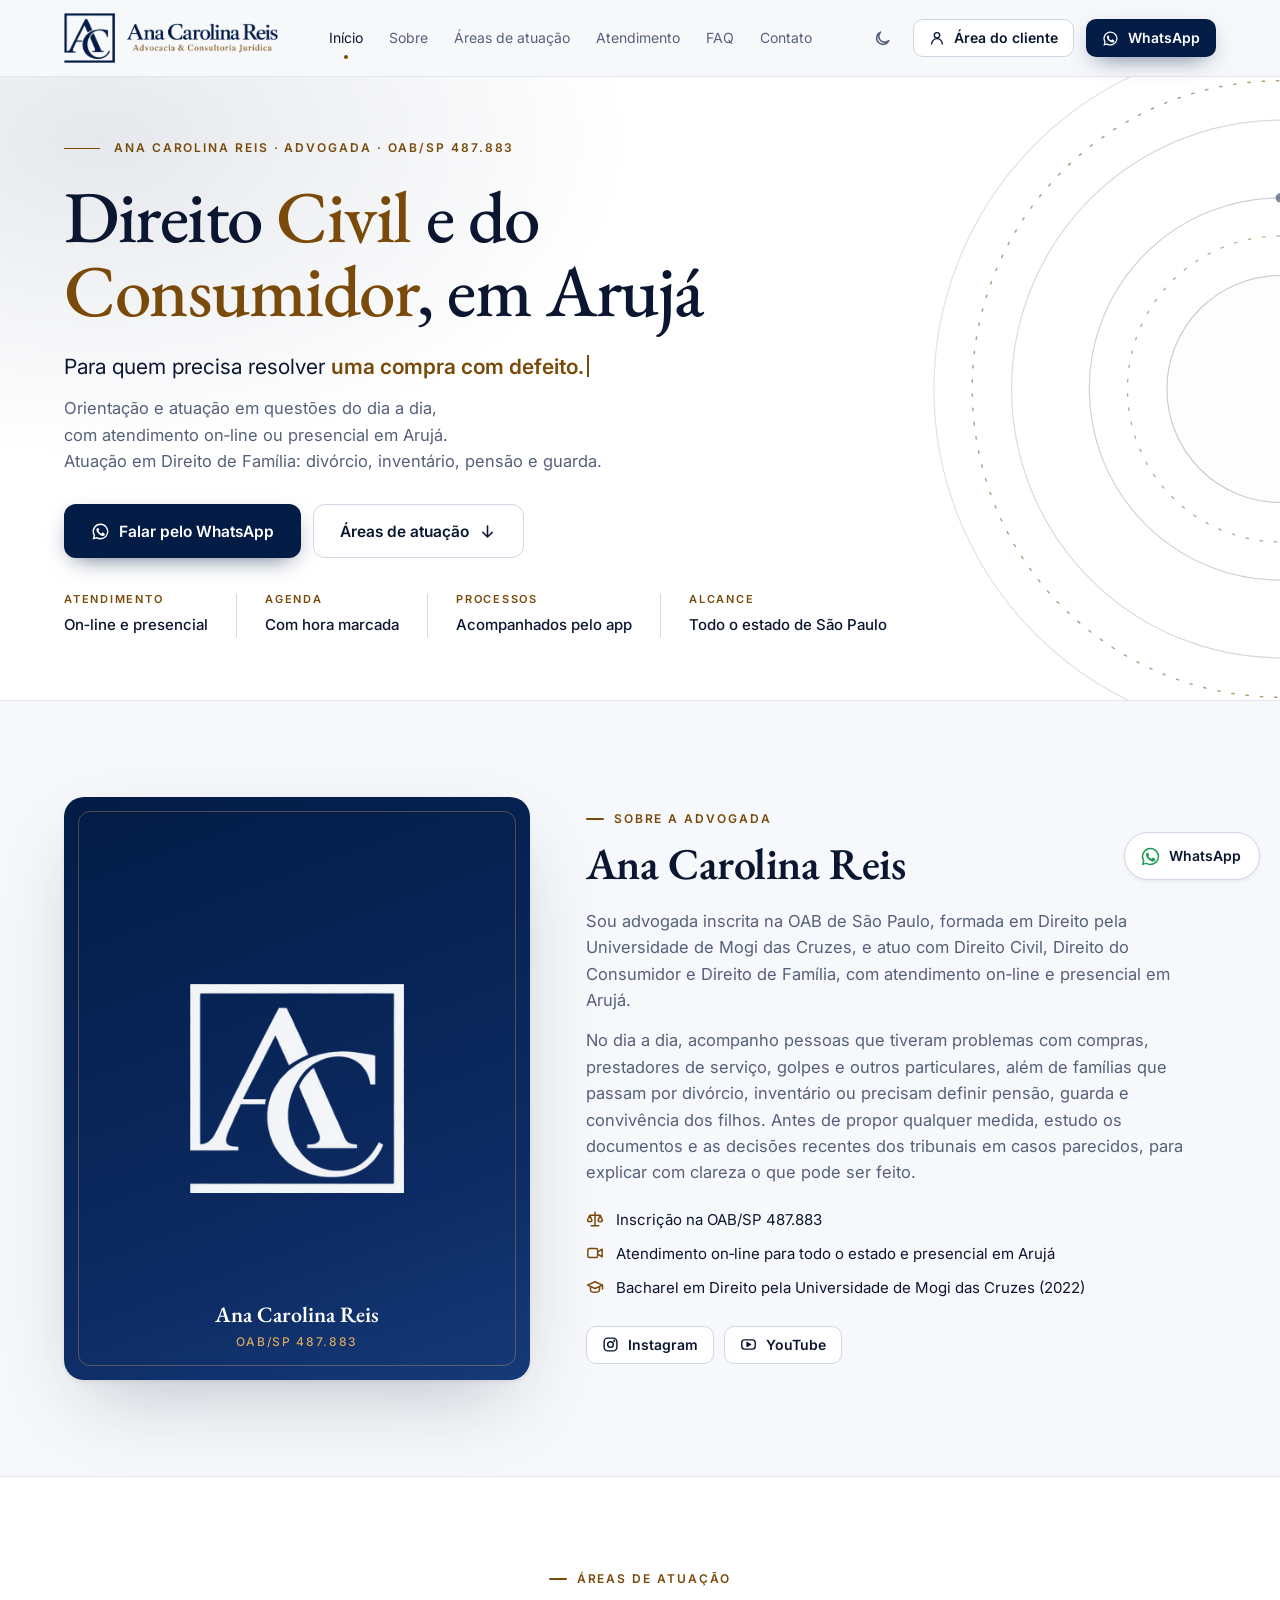
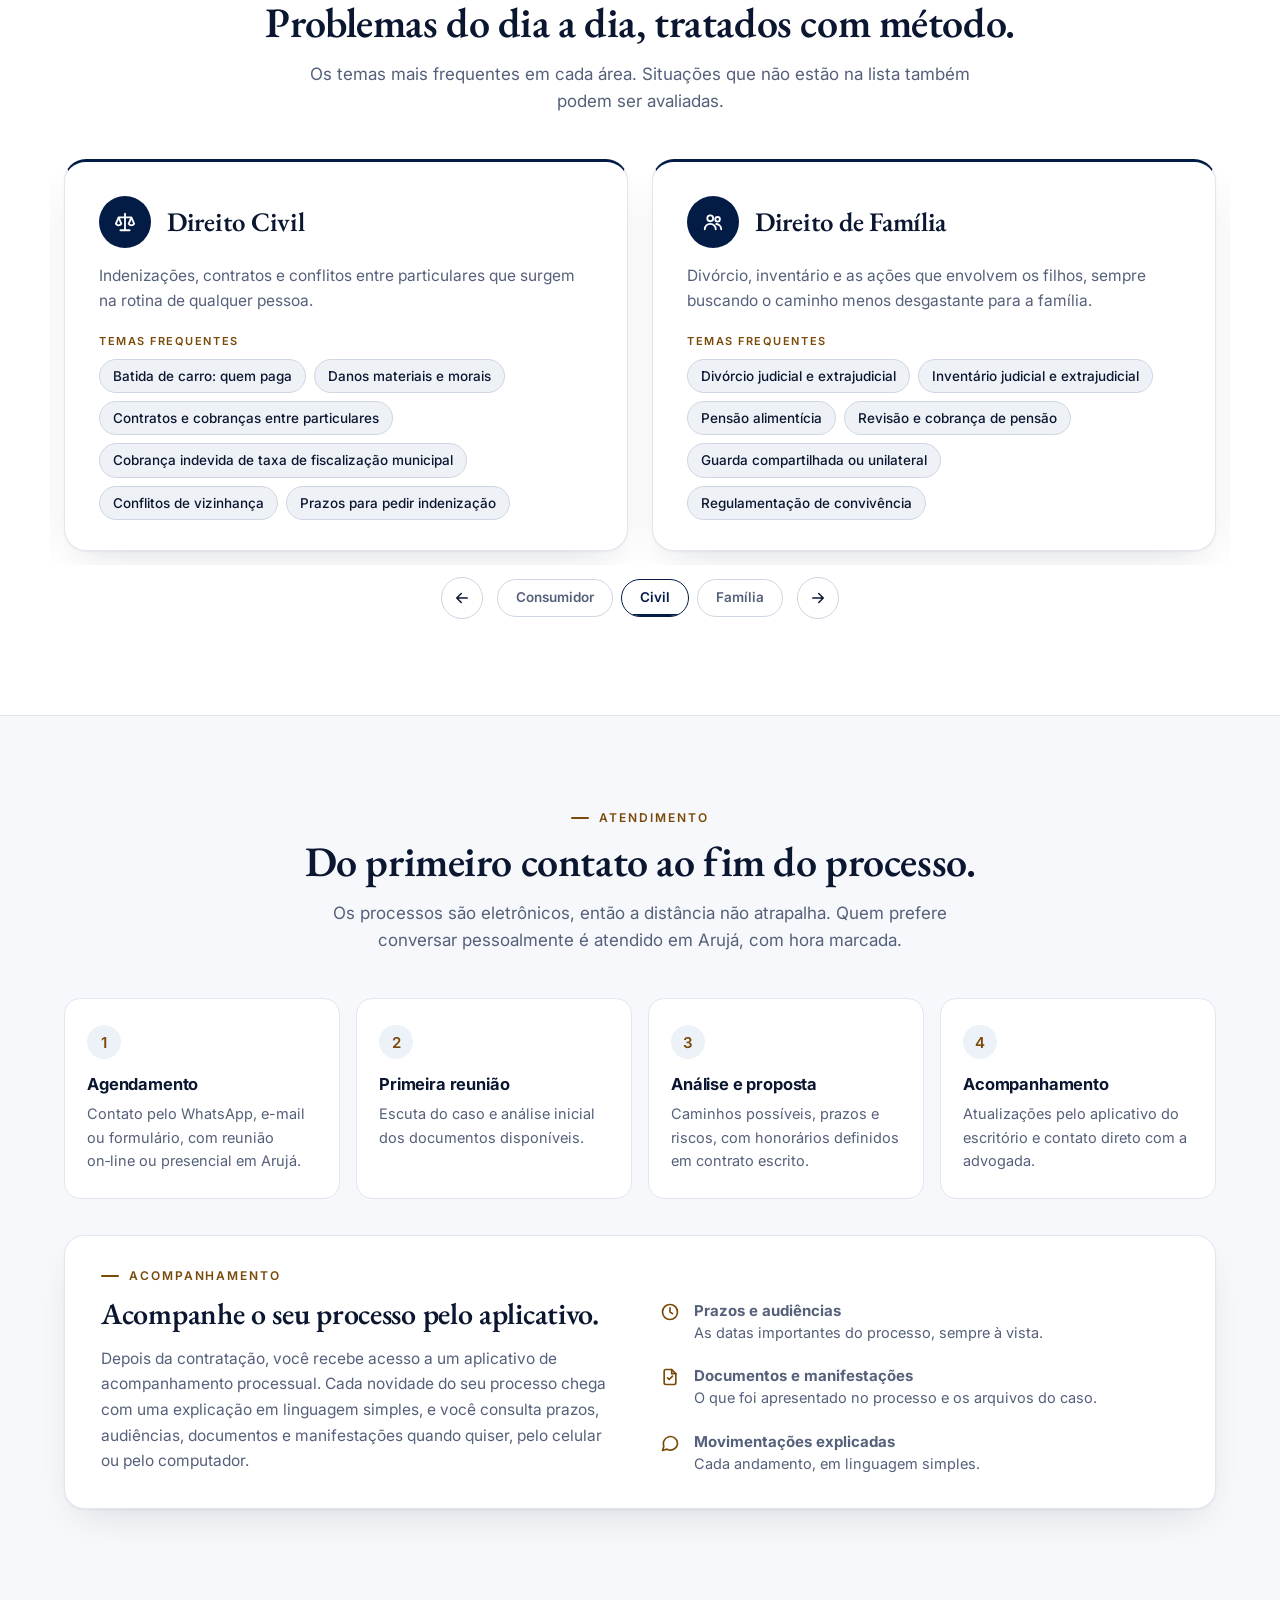
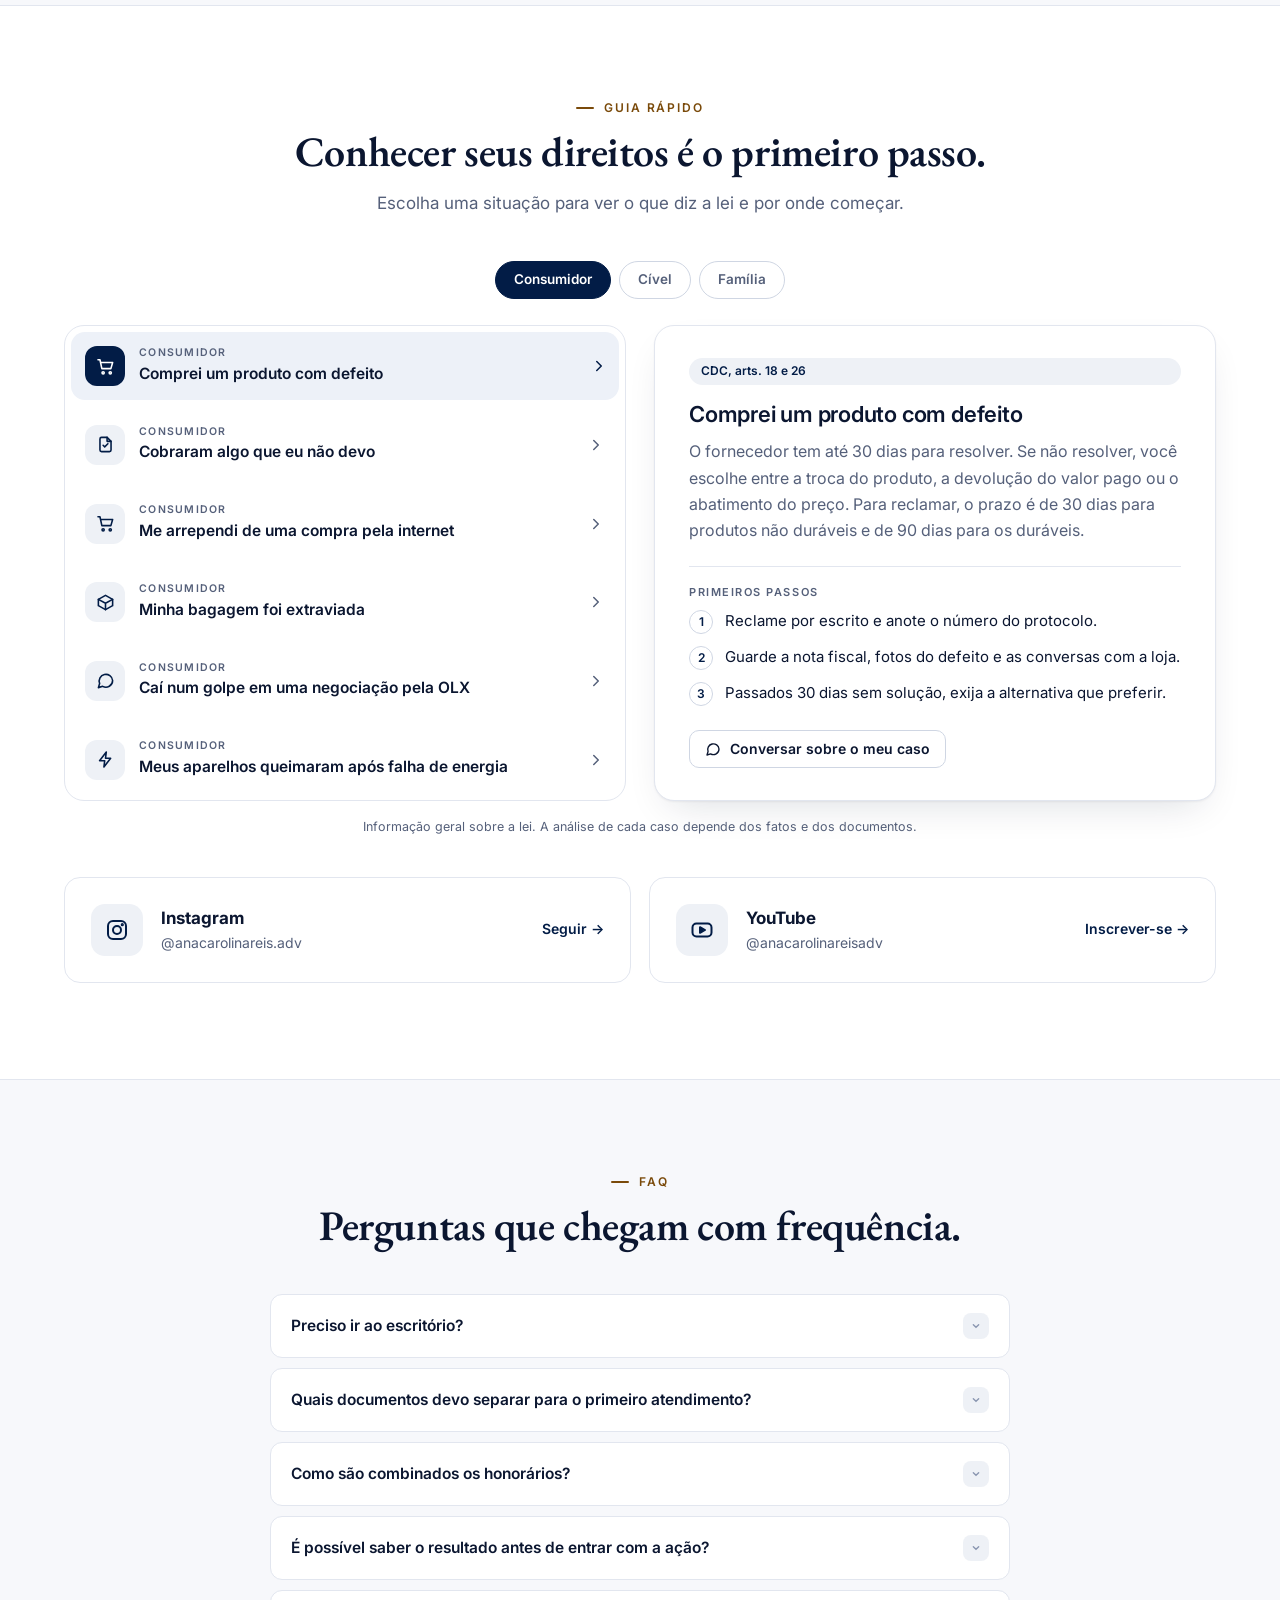
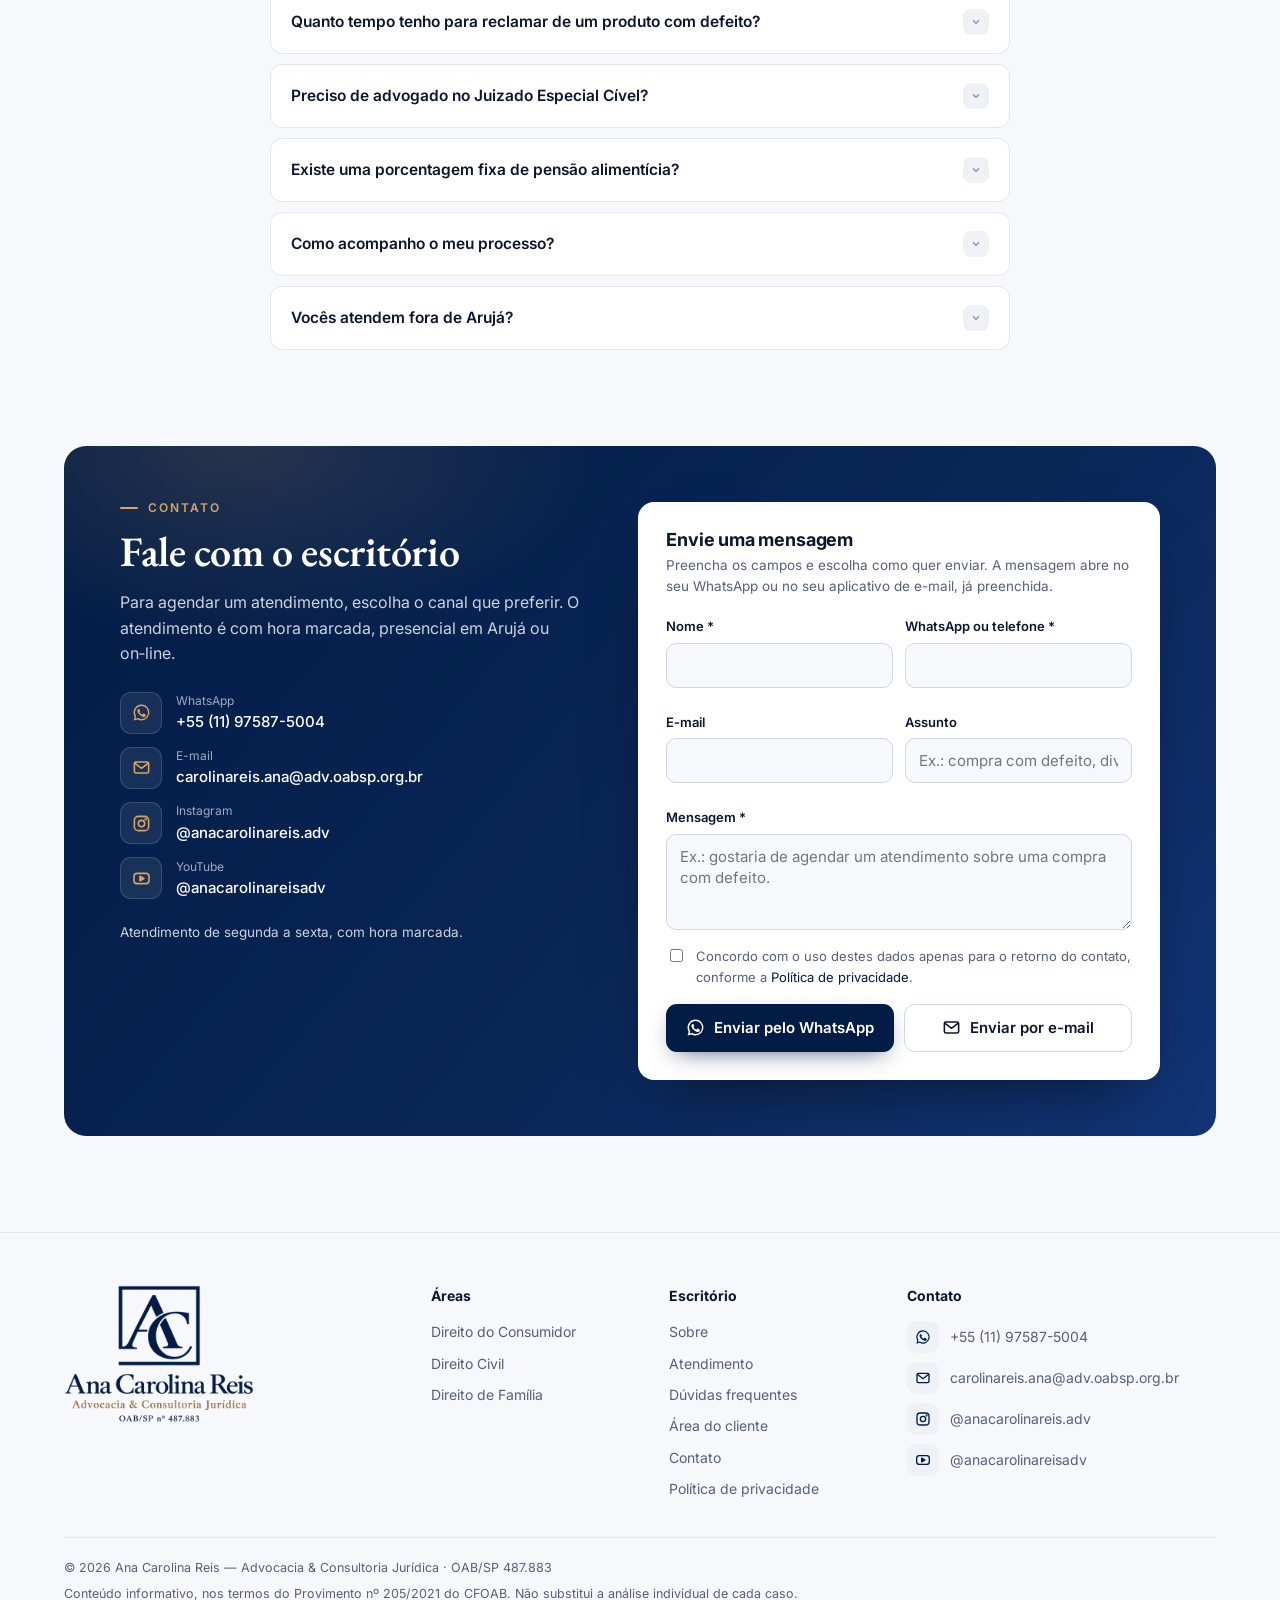
==== index.html @ 1eb6aa15 "Site v13: meio circulo maior no banner" ====
<!doctype html><html lang="pt-BR"><head><meta charset="utf-8"><meta name="viewport" content="width=device-width, initial-scale=1"><title>Advogada em Arujá/SP | Direito do Consumidor e Direito Civil — Ana Carolina Reis</title><meta name="description" content="Advogada em Arujá/SP (OAB/SP 487.883): Direito do Consumidor, Direito Civil e Direito de Família. Atendimento presencial em Arujá e on-line, com acompanhamento do processo pelo aplicativo."><link rel="canonical" href="https://carolinareis-anna.github.io/anacarolinareis-site/"><meta property="og:type" content="website"><meta property="og:locale" content="pt_BR"><meta property="og:site_name" content="Ana Carolina Reis — Advocacia & Consultoria Jurídica"><meta property="og:title" content="Advogada em Arujá/SP | Direito do Consumidor e Direito Civil — Ana Carolina Reis"><meta property="og:description" content="Advogada em Arujá/SP (OAB/SP 487.883): Direito do Consumidor, Direito Civil e Direito de Família. Atendimento presencial em Arujá e on-line, com acompanhamento do processo pelo aplicativo."><meta property="og:url" content="https://carolinareis-anna.github.io/anacarolinareis-site/"><meta property="og:image" content="https://carolinareis-anna.github.io/anacarolinareis-site/og-image.jpg"><meta name="theme-color" content="#021c46"><link rel="icon" href="favicon.png" type="image/png"><link rel="apple-touch-icon" href="apple-touch-icon.png"><script>(function(){try{var t=sessionStorage.getItem("acr-tema");if(t==="dark"||t==="light")document.documentElement.dataset.theme=t}catch(e){}})()</script><link rel="preconnect" href="https://fonts.googleapis.com"><link rel="preconnect" href="https://fonts.gstatic.com" crossorigin><link rel="stylesheet" href="https://fonts.googleapis.com/css2?family=EB+Garamond:ital,wght@0,500;0,600;1,500&family=Inter:wght@400;500;600;700&display=swap"><link rel="stylesheet" href="site.css?v=4c97c8fb"><script type="application/ld+json">[{"@context": "https://schema.org", "@type": "LegalService", "name": "Ana Carolina Reis — Advocacia & Consultoria Jurídica", "url": "https://carolinareis-anna.github.io/anacarolinareis-site/", "logo": "https://carolinareis-anna.github.io/anacarolinareis-site/logo-ac.png", "image": "https://carolinareis-anna.github.io/anacarolinareis-site/og-image.jpg", "email": "carolinareis.ana@adv.oabsp.org.br", "telephone": "+5511975875004", "areaServed": ["Arujá", "Santa Isabel", "Itaquaquecetuba", "Mogi das Cruzes", "Guarulhos", "São Paulo"], "address": {"@type": "PostalAddress", "addressLocality": "Arujá", "addressRegion": "SP", "addressCountry": "BR"}, "knowsAbout": ["Direito do Consumidor", "Direito Civil", "Direito de Família"], "founder": {"@type": "Person", "name": "Ana Carolina Reis"}, "priceRange": "Sob consulta", "sameAs": ["https://www.instagram.com/anacarolinareis.adv/", "https://www.youtube.com/@anacarolinareisadv"]}, {"@context": "https://schema.org", "@type": "Person", "name": "Ana Carolina Reis", "jobTitle": "Advogada", "url": "https://carolinareis-anna.github.io/anacarolinareis-site/#sobre", "identifier": "OAB/SP 487.883", "worksFor": {"@type": "LegalService", "name": "Ana Carolina Reis — Advocacia & Consultoria Jurídica"}, "alumniOf": {"@type": "CollegeOrUniversity", "name": "Universidade de Mogi das Cruzes", "sameAs": "https://www.umc.br"}, "hasCredential": [{"@type": "EducationalOccupationalCredential", "credentialCategory": "degree", "name": "Bacharelado em Direito", "dateCreated": "2022", "recognizedBy": {"@type": "CollegeOrUniversity", "name": "Universidade de Mogi das Cruzes"}}, {"@type": "EducationalOccupationalCredential", "credentialCategory": "license", "name": "OAB/SP 487.883", "recognizedBy": {"@type": "Organization", "name": "Ordem dos Advogados do Brasil, Seção de São Paulo"}}], "knowsAbout": ["Direito do Consumidor", "Direito Civil", "Direito de Família", "Divórcio", "Inventário", "Indenização por danos materiais e morais", "Pensão alimentícia", "Guarda e convivência"], "sameAs": ["https://www.instagram.com/anacarolinareis.adv/", "https://www.youtube.com/@anacarolinareisadv"]}, {"@context": "https://schema.org", "@type": "FAQPage", "mainEntity": [{"@type": "Question", "name": "Preciso ir ao escritório?", "acceptedAnswer": {"@type": "Answer", "text": "Não necessariamente. A conversa pode ser por vídeo, os documentos podem ser enviados em formato digital e os processos são eletrônicos. Quem prefere o atendimento pessoal é recebido em Arujá, com hora marcada."}}, {"@type": "Question", "name": "Quais documentos devo separar para o primeiro atendimento?", "acceptedAnswer": {"@type": "Answer", "text": "Documento pessoal com foto e tudo o que se relaciona com o problema: contratos, notas fiscais, faturas, extratos, protocolos de atendimento, conversas e fotos. Em questões de pensão e guarda, a certidão de nascimento dos filhos e os comprovantes de despesas. Se faltar algo, a lista é ajustada na conversa."}}, {"@type": "Question", "name": "Como são combinados os honorários?", "acceptedAnswer": {"@type": "Answer", "text": "Depois da análise do caso, a proposta de honorários é apresentada e combinada por escrito, em contrato, antes do início do trabalho. O valor considera a complexidade de cada situação e observa a Tabela de Honorários da OAB/SP."}}, {"@type": "Question", "name": "É possível saber o resultado antes de entrar com a ação?", "acceptedAnswer": {"@type": "Answer", "text": "Nenhum advogado pode prometer resultado: a decisão depende das provas e do entendimento do juiz. O que dá para fazer antes é avaliar a situação com cuidado, mostrar o que os tribunais têm decidido em casos parecidos e explicar os riscos, para que a decisão de seguir seja sua e bem informada."}}, {"@type": "Question", "name": "Quanto tempo tenho para reclamar de um produto com defeito?", "acceptedAnswer": {"@type": "Answer", "text": "O Código de Defesa do Consumidor (art. 26) dá  30 dias  para produtos não duráveis e  90 dias  para duráveis, contados da entrega. Se o defeito é oculto, o prazo começa quando ele aparece. A reclamação comprovada ao fornecedor suspende o prazo até a resposta negativa."}}, {"@type": "Question", "name": "Preciso de advogado no Juizado Especial Cível?", "acceptedAnswer": {"@type": "Answer", "text": "Nas causas de até 20 salários mínimos, a Lei nº 9.099/1995 (art. 9º) permite entrar sem advogado. Acima disso, até o limite de 40 salários mínimos, a presença de advogado é obrigatória, e também para recorrer da sentença."}}, {"@type": "Question", "name": "Existe uma porcentagem fixa de pensão alimentícia?", "acceptedAnswer": {"@type": "Answer", "text": "Não. A lei não fixa percentual. O valor é definido pela necessidade de quem recebe e pela possibilidade de quem paga (Código Civil, art. 1.694, § 1º). Os “30%” que circulam por aí são uma referência comum, não uma regra."}}, {"@type": "Question", "name": "Como acompanho o meu processo?", "acceptedAnswer": {"@type": "Answer", "text": "Por aplicativo, no celular ou no computador. Depois da contratação, o escritório libera o seu acesso e você consulta quando quiser os prazos, os documentos, as manifestações e as movimentações do processo, explicadas em linguagem simples. O passo a passo do primeiro acesso está na  Área do cliente ."}}, {"@type": "Question", "name": "Vocês atendem fora de Arujá?", "acceptedAnswer": {"@type": "Answer", "text": "Sim. O atendimento on-line alcança todo o estado de São Paulo, e os processos são eletrônicos. Quem prefere conversar pessoalmente é recebido em Arujá, com hora marcada."}}]}]</script></head><body><a class="skip" href="#conteudo">Pular para o conteúdo</a><header class="top"><div class="wrap"><a class="brand brand-h" href="./#inicio" aria-label="Ana Carolina Reis, Advocacia &amp; Consultoria Jurídica, início"><img class="mark-l" src="logo-h2.png" alt="" width="214" height="50"><img class="mark-d" src="logo-h2-claro.png" alt="" width="214" height="50"></a><nav class="nav" aria-label="Principal"><a href="./#inicio">Início</a><a href="./#sobre">Sobre</a><a href="./#areas">Áreas de atuação</a><a href="./#atendimento">Atendimento</a><a href="./#faq">FAQ</a><a href="./#contato">Contato</a><a class="nav-cli" href="area-do-cliente">Área do cliente</a></nav><div class="top-r"><button class="icon-btn" type="button" data-theme-toggle aria-label="Alternar tema claro ou escuro"><svg viewBox="0 0 24 24" fill="none" stroke="currentColor" stroke-width="2" stroke-linecap="round" stroke-linejoin="round" aria-hidden="true" class="i-moon"><path d="M20 14.5A8 8 0 1 1 9.5 4a6.5 6.5 0 0 0 10.5 10.5z"/></svg><svg viewBox="0 0 24 24" fill="none" stroke="currentColor" stroke-width="2" stroke-linecap="round" stroke-linejoin="round" aria-hidden="true" class="i-sun"><circle cx="12" cy="12" r="4"/><path d="M12 2v2M12 20v2M4.9 4.9l1.4 1.4M17.7 17.7l1.4 1.4M2 12h2M20 12h2M4.9 19.1l1.4-1.4M17.7 6.3l1.4-1.4"/></svg></button><a class="btn btn-g btn-sm cli-btn" href="area-do-cliente"><svg viewBox="0 0 24 24" fill="none" stroke="currentColor" stroke-width="2" stroke-linecap="round" stroke-linejoin="round" aria-hidden="true"><circle cx="12" cy="8" r="4"/><path d="M4 21c0-4.4 3.6-8 8-8s8 3.6 8 8"/></svg><span class="lbl">Área do cliente</span></a><a class="btn btn-p btn-sm" href="https://wa.me/5511975875004?s=p" target="_blank" rel="noopener"><svg viewBox="0 0 24 24" fill="currentColor" aria-hidden="true"><path d="M12 2a10 10 0 0 0-8.6 15.1L2 22l5-1.3A10 10 0 1 0 12 2zm0 18.2a8.2 8.2 0 0 1-4.2-1.2l-.3-.2-3 .8.8-2.9-.2-.3A8.2 8.2 0 1 1 12 20.2zm4.5-6.1c-.2-.1-1.5-.7-1.7-.8-.2-.1-.4-.1-.6.1l-.8 1c-.1.2-.3.2-.5.1a6.7 6.7 0 0 1-3.3-2.9c-.2-.4.2-.4.7-1.3.1-.2 0-.3 0-.4l-.8-1.8c-.2-.5-.4-.4-.6-.4h-.5a1 1 0 0 0-.7.3 3 3 0 0 0-.9 2.2 5.2 5.2 0 0 0 1.1 2.8 11.9 11.9 0 0 0 4.6 4c1.7.7 2.4.8 3.2.7.5-.1 1.5-.6 1.7-1.2.2-.6.2-1.1.2-1.2-.1-.1-.3-.2-.5-.3z"/></svg><span class="lbl">WhatsApp</span></a><button class="icon-btn menu-btn" type="button" data-menu aria-label="Abrir menu" aria-expanded="false"><svg viewBox="0 0 24 24" fill="none" stroke="currentColor" stroke-width="2" stroke-linecap="round" stroke-linejoin="round" aria-hidden="true"><path d="M4 7h16M4 12h16M4 17h16"/></svg></button></div></div></header><main id="conteudo"><section class="hx" id="inicio"><div class="hx-bg" aria-hidden="true"></div><svg class="hx-geo" viewBox="0 0 600 600" aria-hidden="true"><g class="rings"><circle cx="300" cy="300" r="290"/><circle cx="300" cy="300" r="225"/><circle cx="300" cy="300" r="160"/><circle cx="300" cy="300" r="95"/></g><circle class="dash" cx="300" cy="300" r="258"/><circle class="dash d2" cx="300" cy="300" r="128"/><g class="orb"><circle cx="300" cy="10" r="6"/></g><g class="orb o2"><circle cx="300" cy="140" r="4"/></g></svg><div class="wrap"><div class="hx-l"><span class="hx-eye a1"><span><span class="nm">Ana Carolina Reis · </span>Advogada · OAB/SP 487.883</span></span><h1 class="a2" data-fit>Direito <span class="hl">Civil</span> e do<br><span class="hx-l2"><span class="hl">Consumidor</span>, em <span data-cidade>Arujá</span></span></h1><p class="hx-type a3"><span class="sr">Para quem precisa resolver problemas com compras, cobranças, golpes, voos e indenizações.</span><span aria-hidden="true">Para quem precisa resolver <span class="tw" data-frases="uma compra com defeito.|uma cobrança indevida.|um golpe pelo Pix.|uma batida de carro.|um voo cancelado.|um nome negativado.">uma compra com defeito.</span><span class="caret"></span></span></p><p class="hx-lead a3"><span>Orientação e atuação em questões do dia a dia,</span> <span>com atendimento on‑line ou presencial em Arujá.</span> <span>Atuação em Direito de Família: divórcio, inventário, pensão e guarda.</span></p><div class="cta a4"><a class="btn btn-p btn-lg" href="https://wa.me/5511975875004?s=p" target="_blank" rel="noopener"><svg viewBox="0 0 24 24" fill="currentColor" aria-hidden="true"><path d="M12 2a10 10 0 0 0-8.6 15.1L2 22l5-1.3A10 10 0 1 0 12 2zm0 18.2a8.2 8.2 0 0 1-4.2-1.2l-.3-.2-3 .8.8-2.9-.2-.3A8.2 8.2 0 1 1 12 20.2zm4.5-6.1c-.2-.1-1.5-.7-1.7-.8-.2-.1-.4-.1-.6.1l-.8 1c-.1.2-.3.2-.5.1a6.7 6.7 0 0 1-3.3-2.9c-.2-.4.2-.4.7-1.3.1-.2 0-.3 0-.4l-.8-1.8c-.2-.5-.4-.4-.6-.4h-.5a1 1 0 0 0-.7.3 3 3 0 0 0-.9 2.2 5.2 5.2 0 0 0 1.1 2.8 11.9 11.9 0 0 0 4.6 4c1.7.7 2.4.8 3.2.7.5-.1 1.5-.6 1.7-1.2.2-.6.2-1.1.2-1.2-.1-.1-.3-.2-.5-.3z"/></svg>Falar pelo WhatsApp</a><a class="btn btn-g btn-lg" href="#areas">Áreas de atuação<svg viewBox="0 0 24 24" fill="none" stroke="currentColor" stroke-width="2" stroke-linecap="round" stroke-linejoin="round" aria-hidden="true"><path d="M12 5v14M6 13l6 6 6-6"/></svg></a></div><dl class="hx-facts a4"><div><dt>Atendimento</dt><dd>On‑line e presencial</dd></div><div><dt>Agenda</dt><dd>Com hora marcada</dd></div><div><dt>Processos</dt><dd>Acompanhados pelo app</dd></div><div><dt>Alcance</dt><dd>Todo o estado de São Paulo</dd></div></dl></div></div></section><section class="sec" id="sobre"><div class="wrap about"><figure class="portrait rv" style="margin:0"><img src="logo-ac-claro.png" alt="Monograma AC de Ana Carolina Reis" width="246" height="240"><figcaption>Ana Carolina Reis<small>OAB/SP 487.883</small></figcaption></figure><div class="rv"><span class="eyebrow">Sobre a advogada</span><h2>Ana Carolina Reis</h2><p>Sou advogada inscrita na OAB de São Paulo, formada em Direito pela Universidade de Mogi das Cruzes, e atuo com Direito Civil, Direito do Consumidor e Direito de Família, com atendimento on‑line e presencial em Arujá.</p><p>No dia a dia, acompanho pessoas que tiveram problemas com compras, prestadores de serviço, golpes e outros particulares, além de famílias que passam por divórcio, inventário ou precisam definir pensão, guarda e convivência dos filhos. Antes de propor qualquer medida, estudo os documentos e as decisões recentes dos tribunais em casos parecidos, para explicar com clareza o que pode ser feito.</p><ul class="facts"><li><svg viewBox="0 0 24 24" fill="none" stroke="currentColor" stroke-width="2" stroke-linecap="round" stroke-linejoin="round" aria-hidden="true"><path d="M12 3v18M7 21h10M5 7h14M5 7l-3 7a3.5 3.5 0 0 0 6 0zM19 7l-3 7a3.5 3.5 0 0 0 6 0z"/></svg><span>Inscrição na OAB/SP 487.883</span></li><li><svg viewBox="0 0 24 24" fill="none" stroke="currentColor" stroke-width="2" stroke-linecap="round" stroke-linejoin="round" aria-hidden="true"><rect x="2.5" y="6" width="13" height="12" rx="2"/><path d="m15.5 10.5 6-3.5v10l-6-3.5"/></svg><span>Atendimento on‑line para todo o estado e presencial em Arujá</span></li><li><svg viewBox="0 0 24 24" fill="none" stroke="currentColor" stroke-width="2" stroke-linecap="round" stroke-linejoin="round" aria-hidden="true"><path d="M2 9.5 12 5l10 4.5L12 14z"/><path d="M6 11.5v4.5c0 1.5 2.7 3 6 3s6-1.5 6-3v-4.5M22 9.5v5"/></svg><span>Bacharel em Direito pela Universidade de Mogi das Cruzes (2022)</span></li></ul><div class="row"><a class="btn btn-g btn-sm" href="https://www.instagram.com/anacarolinareis.adv/" target="_blank" rel="noopener"><svg viewBox="0 0 24 24" fill="none" stroke="currentColor" stroke-width="2" stroke-linecap="round" stroke-linejoin="round" aria-hidden="true"><rect x="3" y="3" width="18" height="18" rx="5"/><circle cx="12" cy="12" r="4"/><circle cx="17.3" cy="6.7" r=".6" fill="currentColor"/></svg>Instagram</a><a class="btn btn-g btn-sm" href="https://www.youtube.com/@anacarolinareisadv" target="_blank" rel="noopener"><svg viewBox="0 0 24 24" fill="none" stroke="currentColor" stroke-width="2" stroke-linecap="round" stroke-linejoin="round" aria-hidden="true"><rect x="2.5" y="5.5" width="19" height="13" rx="4"/><path d="m10 9.2 5 2.8-5 2.8z" fill="currentColor"/></svg>YouTube</a></div></div></div></section><section class="sec sec-alt" id="areas"><div class="wrap"><div class="sec-h c rv"><span class="eyebrow">Áreas de atuação</span><h2>Problemas do dia a dia, tratados com método.</h2><p>Os temas mais frequentes em cada área. Situações que não estão na lista também podem ser avaliadas.</p></div><div class="car rv" data-car aria-roledescription="carrossel" aria-label="Áreas de atuação"><div class="car-vp"><div class="car-track"><article class="cs" data-i="0"><div class="cs-h"><span class="cs-ic"><svg viewBox="0 0 24 24" fill="none" stroke="currentColor" stroke-width="2" stroke-linecap="round" stroke-linejoin="round" aria-hidden="true"><circle cx="9" cy="20" r="1.4"/><circle cx="18" cy="20" r="1.4"/><path d="M2.5 3.5H5l2.4 11.2h11.4L21 7H6.2"/></svg></span><h3>Direito do Consumidor</h3></div><p>Problemas com compras, serviços e fornecedores, do conserto que não resolve à cobrança que não deveria existir.</p><span class="cs-lbl">Temas frequentes</span><ul class="cs-tags"><li><a href="produto-com-defeito">Produto com defeito</a></li><li><a href="direito-do-consumidor#compras">Compras pela internet</a></li><li><a href="direito-do-consumidor#cobranca">Cobrança indevida e nome negativado</a></li><li><a href="direito-do-consumidor#golpes">Golpes e fraudes em pagamentos</a></li><li><a href="direito-do-consumidor#voos">Voo cancelado e bagagem extraviada</a></li><li><a href="direito-do-consumidor#servicos">Energia, internet e telefonia</a></li></ul></article><article class="cs" data-i="1"><div class="cs-h"><span class="cs-ic"><svg viewBox="0 0 24 24" fill="none" stroke="currentColor" stroke-width="2" stroke-linecap="round" stroke-linejoin="round" aria-hidden="true"><path d="M12 3v18M7 21h10M5 7h14M5 7l-3 7a3.5 3.5 0 0 0 6 0zM19 7l-3 7a3.5 3.5 0 0 0 6 0z"/></svg></span><h3>Direito Civil</h3></div><p>Indenizações, contratos e conflitos entre particulares que surgem na rotina de qualquer pessoa.</p><span class="cs-lbl">Temas frequentes</span><ul class="cs-tags"><li><a href="batida-de-carro-quem-paga">Batida de carro: quem paga</a></li><li><span>Danos materiais e morais</span></li><li><span>Contratos e cobranças entre particulares</span></li><li><span>Cobrança indevida de taxa de fiscalização municipal</span></li><li><span>Conflitos de vizinhança</span></li><li><a href="batida-de-carro-quem-paga">Prazos para pedir indenização</a></li></ul></article><article class="cs" data-i="2"><div class="cs-h"><span class="cs-ic"><svg viewBox="0 0 24 24" fill="none" stroke="currentColor" stroke-width="2" stroke-linecap="round" stroke-linejoin="round" aria-hidden="true"><circle cx="9" cy="8" r="3.2"/><path d="M3 20c0-3.3 2.7-6 6-6s6 2.7 6 6"/><circle cx="17" cy="9" r="2.5"/><path d="M15.5 14.2c3 .3 5.5 2.6 5.5 5.8"/></svg></span><h3>Direito de Família</h3></div><p>Divórcio, inventário e as ações que envolvem os filhos, sempre buscando o caminho menos desgastante para a família.</p><span class="cs-lbl">Temas frequentes</span><ul class="cs-tags"><li><span>Divórcio judicial e extrajudicial</span></li><li><span>Inventário judicial e extrajudicial</span></li><li><a href="pensao-alimenticia-aruja">Pensão alimentícia</a></li><li><a href="pensao-alimenticia-aruja#execucao">Revisão e cobrança de pensão</a></li><li><a href="guarda-e-convivencia">Guarda compartilhada ou unilateral</a></li><li><a href="guarda-e-convivencia#convivencia">Regulamentação de convivência</a></li></ul></article></div></div><div class="car-nav"><button class="car-arr" type="button" data-prev aria-label="Área anterior"><svg viewBox="0 0 24 24" fill="none" stroke="currentColor" stroke-width="2" stroke-linecap="round" stroke-linejoin="round" aria-hidden="true"><path d="M19 12H5M11 6l-6 6 6 6"/></svg></button><div class="car-dots"><button class="cs-dot" type="button" data-go="0" aria-label="Mostrar Direito do Consumidor" aria-current="true"><span>Consumidor</span><i></i></button><button class="cs-dot" type="button" data-go="1" aria-label="Mostrar Direito Civil"><span>Civil</span><i></i></button><button class="cs-dot" type="button" data-go="2" aria-label="Mostrar Direito de Família"><span>Família</span><i></i></button></div><button class="car-arr" type="button" data-next aria-label="Próxima área"><svg viewBox="0 0 24 24" fill="none" stroke="currentColor" stroke-width="2" stroke-linecap="round" stroke-linejoin="round" aria-hidden="true"><path d="M5 12h14M13 6l6 6-6 6"/></svg></button></div></div></div></section><section class="sec" id="atendimento"><div class="wrap"><div class="sec-h c rv"><span class="eyebrow">Atendimento</span><h2>Do primeiro contato ao fim do processo.</h2><p>Os processos são eletrônicos, então a distância não atrapalha. Quem prefere conversar pessoalmente é atendido em Arujá, com hora marcada.</p></div><div class="steps"><div class="step rv"><b>1</b><h3>Agendamento</h3><p>Contato pelo WhatsApp, e-mail ou formulário, com reunião on‑line ou presencial em Arujá.</p></div><div class="step rv"><b>2</b><h3>Primeira reunião</h3><p>Escuta do caso e análise inicial dos documentos disponíveis.</p></div><div class="step rv"><b>3</b><h3>Análise e proposta</h3><p>Caminhos possíveis, prazos e riscos, com honorários definidos em contrato escrito.</p></div><div class="step rv"><b>4</b><h3>Acompanhamento</h3><p>Atualizações pelo aplicativo do escritório e contato direto com a advogada.</p></div></div><div class="app-card rv"><div class="app-hd"><span class="eyebrow">Acompanhamento</span></div><div class="app-t"><h3>Acompanhe o seu processo pelo aplicativo.</h3><p>Depois da contratação, você recebe acesso a um aplicativo de acompanhamento processual. Cada novidade do seu processo chega com uma explicação em linguagem simples, e você consulta prazos, audiências, documentos e manifestações quando quiser, pelo celular ou pelo computador.</p></div><ul class="app-l"><li><svg viewBox="0 0 24 24" fill="none" stroke="currentColor" stroke-width="2" stroke-linecap="round" stroke-linejoin="round" aria-hidden="true"><circle cx="12" cy="12" r="9"/><path d="M12 7v5l3 2"/></svg><span><b>Prazos e audiências</b>As datas importantes do processo, sempre à vista.</span></li><li><svg viewBox="0 0 24 24" fill="none" stroke="currentColor" stroke-width="2" stroke-linecap="round" stroke-linejoin="round" aria-hidden="true"><path d="M14 3H7a2 2 0 0 0-2 2v14a2 2 0 0 0 2 2h10a2 2 0 0 0 2-2V8z"/><path d="M14 3v5h5M9 13l2 2 4-4"/></svg><span><b>Documentos e manifestações</b>O que foi apresentado no processo e os arquivos do caso.</span></li><li><svg viewBox="0 0 24 24" fill="none" stroke="currentColor" stroke-width="2" stroke-linecap="round" stroke-linejoin="round" aria-hidden="true"><path d="M21 12a8.5 8.5 0 0 1-12.6 7.4L3 21l1.6-5.2A8.5 8.5 0 1 1 21 12z"/></svg><span><b>Movimentações explicadas</b>Cada andamento, em linguagem simples.</span></li></ul></div></div></section><section class="sec sec-alt" id="guia"><div class="wrap"><div class="sec-h c rv"><span class="eyebrow">Guia rápido</span><h2>Conhecer seus direitos é o primeiro passo.</h2><p>Escolha uma situação para ver o que diz a lei e por onde começar.</p></div><div class="gx rv" data-guia><div class="gx-f" role="group" aria-label="Filtrar por área"><button type="button" class="gx-chip" data-f="consumidor" aria-pressed="true">Consumidor</button><button type="button" class="gx-chip" data-f="civel" aria-pressed="false">Cível</button><button type="button" class="gx-chip" data-f="familia" aria-pressed="false">Família</button></div><div class="gx-b"><ul class="gx-list"><li data-cat="consumidor"><button class="gx-q" type="button" data-g="0" aria-pressed="false"><span class="gx-ic"><svg viewBox="0 0 24 24" fill="none" stroke="currentColor" stroke-width="2" stroke-linecap="round" stroke-linejoin="round" aria-hidden="true"><circle cx="9" cy="20" r="1.4"/><circle cx="18" cy="20" r="1.4"/><path d="M2.5 3.5H5l2.4 11.2h11.4L21 7H6.2"/></svg></span><span class="gx-t"><small>Consumidor</small><b>Comprei um produto com defeito</b></span><svg viewBox="0 0 24 24" fill="none" stroke="currentColor" stroke-width="2" stroke-linecap="round" stroke-linejoin="round" aria-hidden="true" class="gx-ch"><path d="m9 6 6 6-6 6"/></svg></button></li><li data-cat="consumidor"><button class="gx-q" type="button" data-g="1" aria-pressed="false"><span class="gx-ic"><svg viewBox="0 0 24 24" fill="none" stroke="currentColor" stroke-width="2" stroke-linecap="round" stroke-linejoin="round" aria-hidden="true"><path d="M14 3H7a2 2 0 0 0-2 2v14a2 2 0 0 0 2 2h10a2 2 0 0 0 2-2V8z"/><path d="M14 3v5h5M9 13l2 2 4-4"/></svg></span><span class="gx-t"><small>Consumidor</small><b>Cobraram algo que eu não devo</b></span><svg viewBox="0 0 24 24" fill="none" stroke="currentColor" stroke-width="2" stroke-linecap="round" stroke-linejoin="round" aria-hidden="true" class="gx-ch"><path d="m9 6 6 6-6 6"/></svg></button></li><li data-cat="consumidor"><button class="gx-q" type="button" data-g="2" aria-pressed="false"><span class="gx-ic"><svg viewBox="0 0 24 24" fill="none" stroke="currentColor" stroke-width="2" stroke-linecap="round" stroke-linejoin="round" aria-hidden="true"><circle cx="9" cy="20" r="1.4"/><circle cx="18" cy="20" r="1.4"/><path d="M2.5 3.5H5l2.4 11.2h11.4L21 7H6.2"/></svg></span><span class="gx-t"><small>Consumidor</small><b>Me arrependi de uma compra pela internet</b></span><svg viewBox="0 0 24 24" fill="none" stroke="currentColor" stroke-width="2" stroke-linecap="round" stroke-linejoin="round" aria-hidden="true" class="gx-ch"><path d="m9 6 6 6-6 6"/></svg></button></li><li data-cat="consumidor"><button class="gx-q" type="button" data-g="3" aria-pressed="false"><span class="gx-ic"><svg viewBox="0 0 24 24" fill="none" stroke="currentColor" stroke-width="2" stroke-linecap="round" stroke-linejoin="round" aria-hidden="true"><path d="M21 8 12 3 3 8v8l9 5 9-5z"/><path d="M3 8l9 5 9-5M12 13v8"/></svg></span><span class="gx-t"><small>Consumidor</small><b>Minha bagagem foi extraviada</b></span><svg viewBox="0 0 24 24" fill="none" stroke="currentColor" stroke-width="2" stroke-linecap="round" stroke-linejoin="round" aria-hidden="true" class="gx-ch"><path d="m9 6 6 6-6 6"/></svg></button></li><li data-cat="consumidor"><button class="gx-q" type="button" data-g="4" aria-pressed="false"><span class="gx-ic"><svg viewBox="0 0 24 24" fill="none" stroke="currentColor" stroke-width="2" stroke-linecap="round" stroke-linejoin="round" aria-hidden="true"><path d="M21 12a8.5 8.5 0 0 1-12.6 7.4L3 21l1.6-5.2A8.5 8.5 0 1 1 21 12z"/></svg></span><span class="gx-t"><small>Consumidor</small><b>Caí num golpe em uma negociação pela OLX</b></span><svg viewBox="0 0 24 24" fill="none" stroke="currentColor" stroke-width="2" stroke-linecap="round" stroke-linejoin="round" aria-hidden="true" class="gx-ch"><path d="m9 6 6 6-6 6"/></svg></button></li><li data-cat="consumidor"><button class="gx-q" type="button" data-g="5" aria-pressed="false"><span class="gx-ic"><svg viewBox="0 0 24 24" fill="none" stroke="currentColor" stroke-width="2" stroke-linecap="round" stroke-linejoin="round" aria-hidden="true"><path d="M13 2.5 4.5 13.5H11l-1 8 8.5-11H12z"/></svg></span><span class="gx-t"><small>Consumidor</small><b>Meus aparelhos queimaram após falha de energia</b></span><svg viewBox="0 0 24 24" fill="none" stroke="currentColor" stroke-width="2" stroke-linecap="round" stroke-linejoin="round" aria-hidden="true" class="gx-ch"><path d="m9 6 6 6-6 6"/></svg></button></li><li data-cat="civel"><button class="gx-q" type="button" data-g="6" aria-pressed="false"><span class="gx-ic"><svg viewBox="0 0 24 24" fill="none" stroke="currentColor" stroke-width="2" stroke-linecap="round" stroke-linejoin="round" aria-hidden="true"><path d="M5 16V11l2-5h10l2 5v5"/><path d="M3 16h18v3H3zM5 11h14"/><circle cx="7.5" cy="16" r="1.5"/><circle cx="16.5" cy="16" r="1.5"/></svg></span><span class="gx-t"><small>Cível</small><b>Bateram no meu carro</b></span><svg viewBox="0 0 24 24" fill="none" stroke="currentColor" stroke-width="2" stroke-linecap="round" stroke-linejoin="round" aria-hidden="true" class="gx-ch"><path d="m9 6 6 6-6 6"/></svg></button></li><li data-cat="civel"><button class="gx-q" type="button" data-g="7" aria-pressed="false"><span class="gx-ic"><svg viewBox="0 0 24 24" fill="none" stroke="currentColor" stroke-width="2" stroke-linecap="round" stroke-linejoin="round" aria-hidden="true"><path d="M12 3v18M7 21h10M5 7h14M5 7l-3 7a3.5 3.5 0 0 0 6 0zM19 7l-3 7a3.5 3.5 0 0 0 6 0z"/></svg></span><span class="gx-t"><small>Cível</small><b>Cobrança indevida de taxa de fiscalização municipal</b></span><svg viewBox="0 0 24 24" fill="none" stroke="currentColor" stroke-width="2" stroke-linecap="round" stroke-linejoin="round" aria-hidden="true" class="gx-ch"><path d="m9 6 6 6-6 6"/></svg></button></li><li data-cat="civel"><button class="gx-q" type="button" data-g="8" aria-pressed="false"><span class="gx-ic"><svg viewBox="0 0 24 24" fill="none" stroke="currentColor" stroke-width="2" stroke-linecap="round" stroke-linejoin="round" aria-hidden="true"><path d="M3 11 12 4l9 7"/><path d="M5 10v10h14V10"/></svg></span><span class="gx-t"><small>Cível</small><b>O inquilino não paga o aluguel</b></span><svg viewBox="0 0 24 24" fill="none" stroke="currentColor" stroke-width="2" stroke-linecap="round" stroke-linejoin="round" aria-hidden="true" class="gx-ch"><path d="m9 6 6 6-6 6"/></svg></button></li><li data-cat="civel"><button class="gx-q" type="button" data-g="9" aria-pressed="false"><span class="gx-ic"><svg viewBox="0 0 24 24" fill="none" stroke="currentColor" stroke-width="2" stroke-linecap="round" stroke-linejoin="round" aria-hidden="true"><path d="M4 21V8l8-5 8 5v13"/><path d="M9 21v-6h6v6M9 10h.01M15 10h.01"/></svg></span><span class="gx-t"><small>Cível</small><b>A construtora atrasou a entrega do imóvel</b></span><svg viewBox="0 0 24 24" fill="none" stroke="currentColor" stroke-width="2" stroke-linecap="round" stroke-linejoin="round" aria-hidden="true" class="gx-ch"><path d="m9 6 6 6-6 6"/></svg></button></li><li data-cat="civel"><button class="gx-q" type="button" data-g="10" aria-pressed="false"><span class="gx-ic"><svg viewBox="0 0 24 24" fill="none" stroke="currentColor" stroke-width="2" stroke-linecap="round" stroke-linejoin="round" aria-hidden="true"><path d="M12 21s-7-6.2-7-11.5a7 7 0 0 1 14 0C19 14.8 12 21 12 21z"/><circle cx="12" cy="9.5" r="2.5"/></svg></span><span class="gx-t"><small>Cível</small><b>Comprei um imóvel e não tenho a escritura</b></span><svg viewBox="0 0 24 24" fill="none" stroke="currentColor" stroke-width="2" stroke-linecap="round" stroke-linejoin="round" aria-hidden="true" class="gx-ch"><path d="m9 6 6 6-6 6"/></svg></button></li><li data-cat="civel"><button class="gx-q" type="button" data-g="11" aria-pressed="false"><span class="gx-ic"><svg viewBox="0 0 24 24" fill="none" stroke="currentColor" stroke-width="2" stroke-linecap="round" stroke-linejoin="round" aria-hidden="true"><path d="M21 12a8.5 8.5 0 0 1-12.6 7.4L3 21l1.6-5.2A8.5 8.5 0 1 1 21 12z"/></svg></span><span class="gx-t"><small>Cível</small><b>Fui ofendido ou exposto nas redes sociais</b></span><svg viewBox="0 0 24 24" fill="none" stroke="currentColor" stroke-width="2" stroke-linecap="round" stroke-linejoin="round" aria-hidden="true" class="gx-ch"><path d="m9 6 6 6-6 6"/></svg></button></li><li data-cat="familia"><button class="gx-q" type="button" data-g="12" aria-pressed="false"><span class="gx-ic"><svg viewBox="0 0 24 24" fill="none" stroke="currentColor" stroke-width="2" stroke-linecap="round" stroke-linejoin="round" aria-hidden="true"><circle cx="9" cy="8" r="3.2"/><path d="M3 20c0-3.3 2.7-6 6-6s6 2.7 6 6"/><circle cx="17" cy="9" r="2.5"/><path d="M15.5 14.2c3 .3 5.5 2.6 5.5 5.8"/></svg></span><span class="gx-t"><small>Família</small><b>Quero me divorciar</b></span><svg viewBox="0 0 24 24" fill="none" stroke="currentColor" stroke-width="2" stroke-linecap="round" stroke-linejoin="round" aria-hidden="true" class="gx-ch"><path d="m9 6 6 6-6 6"/></svg></button></li><li data-cat="familia"><button class="gx-q" type="button" data-g="13" aria-pressed="false"><span class="gx-ic"><svg viewBox="0 0 24 24" fill="none" stroke="currentColor" stroke-width="2" stroke-linecap="round" stroke-linejoin="round" aria-hidden="true"><path d="M14 3H7a2 2 0 0 0-2 2v14a2 2 0 0 0 2 2h10a2 2 0 0 0 2-2V8z"/><path d="M14 3v5h5M9 13l2 2 4-4"/></svg></span><span class="gx-t"><small>Família</small><b>Alguém da família faleceu: e o inventário?</b></span><svg viewBox="0 0 24 24" fill="none" stroke="currentColor" stroke-width="2" stroke-linecap="round" stroke-linejoin="round" aria-hidden="true" class="gx-ch"><path d="m9 6 6 6-6 6"/></svg></button></li><li data-cat="familia"><button class="gx-q" type="button" data-g="14" aria-pressed="false"><span class="gx-ic"><svg viewBox="0 0 24 24" fill="none" stroke="currentColor" stroke-width="2" stroke-linecap="round" stroke-linejoin="round" aria-hidden="true"><circle cx="9" cy="8" r="3.2"/><path d="M3 20c0-3.3 2.7-6 6-6s6 2.7 6 6"/><circle cx="17" cy="9" r="2.5"/><path d="M15.5 14.2c3 .3 5.5 2.6 5.5 5.8"/></svg></span><span class="gx-t"><small>Família</small><b>União estável: formalizar ou encerrar</b></span><svg viewBox="0 0 24 24" fill="none" stroke="currentColor" stroke-width="2" stroke-linecap="round" stroke-linejoin="round" aria-hidden="true" class="gx-ch"><path d="m9 6 6 6-6 6"/></svg></button></li><li data-cat="familia"><button class="gx-q" type="button" data-g="15" aria-pressed="false"><span class="gx-ic"><svg viewBox="0 0 24 24" fill="none" stroke="currentColor" stroke-width="2" stroke-linecap="round" stroke-linejoin="round" aria-hidden="true"><circle cx="9" cy="8" r="3.2"/><path d="M3 20c0-3.3 2.7-6 6-6s6 2.7 6 6"/><circle cx="17" cy="9" r="2.5"/><path d="M15.5 14.2c3 .3 5.5 2.6 5.5 5.8"/></svg></span><span class="gx-t"><small>Família</small><b>Quero pedir pensão para meu filho</b></span><svg viewBox="0 0 24 24" fill="none" stroke="currentColor" stroke-width="2" stroke-linecap="round" stroke-linejoin="round" aria-hidden="true" class="gx-ch"><path d="m9 6 6 6-6 6"/></svg></button></li><li data-cat="familia"><button class="gx-q" type="button" data-g="16" aria-pressed="false"><span class="gx-ic"><svg viewBox="0 0 24 24" fill="none" stroke="currentColor" stroke-width="2" stroke-linecap="round" stroke-linejoin="round" aria-hidden="true"><path d="M12 3v18M7 21h10M5 7h14M5 7l-3 7a3.5 3.5 0 0 0 6 0zM19 7l-3 7a3.5 3.5 0 0 0 6 0z"/></svg></span><span class="gx-t"><small>Família</small><b>A pensão não cabe mais no orçamento</b></span><svg viewBox="0 0 24 24" fill="none" stroke="currentColor" stroke-width="2" stroke-linecap="round" stroke-linejoin="round" aria-hidden="true" class="gx-ch"><path d="m9 6 6 6-6 6"/></svg></button></li><li data-cat="familia"><button class="gx-q" type="button" data-g="17" aria-pressed="false"><span class="gx-ic"><svg viewBox="0 0 24 24" fill="none" stroke="currentColor" stroke-width="2" stroke-linecap="round" stroke-linejoin="round" aria-hidden="true"><path d="M3 11 12 4l9 7"/><path d="M5 10v10h14V10"/></svg></span><span class="gx-t"><small>Família</small><b>Guarda e convivência dos filhos</b></span><svg viewBox="0 0 24 24" fill="none" stroke="currentColor" stroke-width="2" stroke-linecap="round" stroke-linejoin="round" aria-hidden="true" class="gx-ch"><path d="m9 6 6 6-6 6"/></svg></button></li></ul><div class="gx-panel" aria-live="polite"></div></div></div><template id="gq-t0"><span class="gx-ref">CDC, arts. 18 e 26</span><h3>Comprei um produto com defeito</h3><p class="gx-txt">O fornecedor tem até 30 dias para resolver. Se não resolver, você escolhe entre a troca do produto, a devolução do valor pago ou o abatimento do preço. Para reclamar, o prazo é de 30 dias para produtos não duráveis e de 90 dias para os duráveis.</p><div class="gx-steps"><span class="gx-h">Primeiros passos</span><ol><li>Reclame por escrito e anote o número do protocolo.</li><li>Guarde a nota fiscal, fotos do defeito e as conversas com a loja.</li><li>Passados 30 dias sem solução, exija a alternativa que preferir.</li></ol></div><a class="btn btn-g btn-sm gx-cta" href="#contato" data-assunto="Comprei um produto com defeito"><svg viewBox="0 0 24 24" fill="none" stroke="currentColor" stroke-width="2" stroke-linecap="round" stroke-linejoin="round" aria-hidden="true"><path d="M21 12a8.5 8.5 0 0 1-12.6 7.4L3 21l1.6-5.2A8.5 8.5 0 1 1 21 12z"/></svg>Conversar sobre o meu caso</a></template><template id="gq-t1"><span class="gx-ref">CDC, art. 42, parágrafo único · art. 43, § 2º</span><h3>Cobraram algo que eu não devo</h3><p class="gx-txt">Quem paga uma cobrança indevida tem direito à devolução em dobro do que pagou a mais, salvo engano justificável. A inclusão do nome em cadastro de inadimplentes deve ser comunicada por escrito antes.</p><div class="gx-steps"><span class="gx-h">Primeiros passos</span><ol><li>Peça por escrito a origem da cobrança e guarde o protocolo.</li><li>Reúna faturas, comprovantes de pagamento e conversas.</li><li>Consulte se o seu nome foi incluído no Serasa ou no SPC.</li></ol></div><a class="btn btn-g btn-sm gx-cta" href="#contato" data-assunto="Cobraram algo que eu não devo"><svg viewBox="0 0 24 24" fill="none" stroke="currentColor" stroke-width="2" stroke-linecap="round" stroke-linejoin="round" aria-hidden="true"><path d="M21 12a8.5 8.5 0 0 1-12.6 7.4L3 21l1.6-5.2A8.5 8.5 0 1 1 21 12z"/></svg>Conversar sobre o meu caso</a></template><template id="gq-t2"><span class="gx-ref">CDC, art. 49</span><h3>Me arrependi de uma compra pela internet</h3><p class="gx-txt">Em compras feitas fora da loja física, como pela internet ou por telefone, você pode desistir em até 7 dias, contados da assinatura do contrato ou do recebimento do produto, com devolução integral do valor pago.</p><div class="gx-steps"><span class="gx-h">Primeiros passos</span><ol><li>Comunique a desistência por escrito dentro dos 7 dias.</li><li>Guarde o comprovante da compra e a data de recebimento.</li><li>Devolva o produto conforme as instruções da loja.</li></ol></div><a class="btn btn-g btn-sm gx-cta" href="#contato" data-assunto="Me arrependi de uma compra pela internet"><svg viewBox="0 0 24 24" fill="none" stroke="currentColor" stroke-width="2" stroke-linecap="round" stroke-linejoin="round" aria-hidden="true"><path d="M21 12a8.5 8.5 0 0 1-12.6 7.4L3 21l1.6-5.2A8.5 8.5 0 1 1 21 12z"/></svg>Conversar sobre o meu caso</a></template><template id="gq-t3"><span class="gx-ref">Resolução ANAC nº 400/2016, art. 32</span><h3>Minha bagagem foi extraviada</h3><p class="gx-txt">A companhia aérea deve devolver a bagagem em até 7 dias, em voos nacionais, ou em até 21 dias, em voos internacionais. Se não localizar nesse prazo, deve indenizar o passageiro em até 7 dias.</p><div class="gx-steps"><span class="gx-h">Primeiros passos</span><ol><li>Antes de sair do aeroporto, registre o extravio no balcão da companhia.</li><li>Guarde o comprovante de despacho e as notas do que precisou comprar.</li><li>Acompanhe o prazo e cobre a indenização por escrito.</li></ol></div><a class="btn btn-g btn-sm gx-cta" href="#contato" data-assunto="Minha bagagem foi extraviada"><svg viewBox="0 0 24 24" fill="none" stroke="currentColor" stroke-width="2" stroke-linecap="round" stroke-linejoin="round" aria-hidden="true"><path d="M21 12a8.5 8.5 0 0 1-12.6 7.4L3 21l1.6-5.2A8.5 8.5 0 1 1 21 12z"/></svg>Conversar sobre o meu caso</a></template><template id="gq-t4"><span class="gx-ref">CDC, art. 14</span><h3>Caí num golpe em uma negociação pela OLX</h3><p class="gx-txt">A plataforma pode responder quando o golpe se aproveita de falhas no próprio serviço, por exemplo quando toda a negociação aconteceu pelo chat dela ou com pagamento intermediado por ela. Os tribunais analisam caso a caso.</p><div class="gx-steps"><span class="gx-h">Primeiros passos</span><ol><li>Registre um boletim de ocorrência.</li><li>Salve as conversas do chat da plataforma e os dados do anúncio.</li><li>Comunique a plataforma pelos canais oficiais e guarde o protocolo.</li></ol></div><a class="btn btn-g btn-sm gx-cta" href="#contato" data-assunto="Caí num golpe em uma negociação pela OLX"><svg viewBox="0 0 24 24" fill="none" stroke="currentColor" stroke-width="2" stroke-linecap="round" stroke-linejoin="round" aria-hidden="true"><path d="M21 12a8.5 8.5 0 0 1-12.6 7.4L3 21l1.6-5.2A8.5 8.5 0 1 1 21 12z"/></svg>Conversar sobre o meu caso</a></template><template id="gq-t5"><span class="gx-ref">Resolução ANEEL nº 1.000/2021, art. 602 · CDC, art. 14</span><h3>Meus aparelhos queimaram após falha de energia</h3><p class="gx-txt">A distribuidora de energia responde pelos danos causados por falhas no fornecimento, como oscilações e quedas. O pedido de ressarcimento pode ser feito em até 5 anos; se for feito em até 90 dias, o procedimento é simplificado.</p><div class="gx-steps"><span class="gx-h">Primeiros passos</span><ol><li>Peça o ressarcimento à distribuidora e anote o protocolo.</li><li>Não descarte o aparelho e guarde laudos e orçamentos de conserto.</li><li>Se o pedido for negado, a recusa pode ser levada ao Procon ou à Justiça.</li></ol></div><a class="btn btn-g btn-sm gx-cta" href="#contato" data-assunto="Meus aparelhos queimaram após falha de energia"><svg viewBox="0 0 24 24" fill="none" stroke="currentColor" stroke-width="2" stroke-linecap="round" stroke-linejoin="round" aria-hidden="true"><path d="M21 12a8.5 8.5 0 0 1-12.6 7.4L3 21l1.6-5.2A8.5 8.5 0 1 1 21 12z"/></svg>Conversar sobre o meu caso</a></template><template id="gq-t6"><span class="gx-ref">Código Civil, arts. 186 e 927 · art. 206, § 3º, V</span><h3>Bateram no meu carro</h3><p class="gx-txt">Quem causa o acidente deve reparar os danos materiais e, conforme o caso, os morais. O prazo para pedir a indenização na Justiça é de 3 anos, contados do acidente.</p><div class="gx-steps"><span class="gx-h">Primeiros passos</span><ol><li>Fotografe os veículos, o local e a posição dos carros.</li><li>Registre o boletim de ocorrência e anote dados de testemunhas.</li><li>Faça três orçamentos do conserto e guarde as notas.</li></ol></div><a class="btn btn-g btn-sm gx-cta" href="#contato" data-assunto="Bateram no meu carro"><svg viewBox="0 0 24 24" fill="none" stroke="currentColor" stroke-width="2" stroke-linecap="round" stroke-linejoin="round" aria-hidden="true"><path d="M21 12a8.5 8.5 0 0 1-12.6 7.4L3 21l1.6-5.2A8.5 8.5 0 1 1 21 12z"/></svg>Conversar sobre o meu caso</a></template><template id="gq-t7"><span class="gx-ref">CF, art. 145, II · CTN, arts. 77, 165 e 168</span><h3>Cobrança indevida de taxa de fiscalização municipal</h3><p class="gx-txt">Taxas municipais dependem do exercício efetivo do poder de polícia ou de um serviço público específico. Valores pagos indevidamente podem ser restituídos, em regra, no prazo de 5 anos contados do pagamento.</p><div class="gx-steps"><span class="gx-h">Primeiros passos</span><ol><li>Reúna os carnês e comprovantes dos últimos 5 anos.</li><li>Guarde notificações e documentos recebidos da prefeitura.</li><li>Verifique se houve fiscalização ou vistoria no período cobrado.</li></ol></div><a class="btn btn-g btn-sm gx-cta" href="#contato" data-assunto="Cobrança indevida de taxa de fiscalização municipal"><svg viewBox="0 0 24 24" fill="none" stroke="currentColor" stroke-width="2" stroke-linecap="round" stroke-linejoin="round" aria-hidden="true"><path d="M21 12a8.5 8.5 0 0 1-12.6 7.4L3 21l1.6-5.2A8.5 8.5 0 1 1 21 12z"/></svg>Conversar sobre o meu caso</a></template><template id="gq-t8"><span class="gx-ref">Lei nº 8.245/1991, arts. 9º, III, 59 e 62</span><h3>O inquilino não paga o aluguel</h3><p class="gx-txt">A falta de pagamento permite a ação de despejo, que pode ser somada à cobrança dos valores. O inquilino pode evitar o despejo pagando todo o débito em 15 dias contados da citação. Em contratos sem garantia, é possível pedir a desocupação liminar.</p><div class="gx-steps"><span class="gx-h">Primeiros passos</span><ol><li>Reúna o contrato e o controle dos aluguéis em atraso.</li><li>Notifique o inquilino por escrito e guarde o comprovante.</li><li>Não troque fechaduras nem retire bens por conta própria.</li></ol></div><a class="btn btn-g btn-sm gx-cta" href="#contato" data-assunto="O inquilino não paga o aluguel"><svg viewBox="0 0 24 24" fill="none" stroke="currentColor" stroke-width="2" stroke-linecap="round" stroke-linejoin="round" aria-hidden="true"><path d="M21 12a8.5 8.5 0 0 1-12.6 7.4L3 21l1.6-5.2A8.5 8.5 0 1 1 21 12z"/></svg>Conversar sobre o meu caso</a></template><template id="gq-t9"><span class="gx-ref">Lei nº 4.591/1964, art. 43-A · STJ, Tema 996</span><h3>A construtora atrasou a entrega do imóvel</h3><p class="gx-txt">A entrega pode atrasar até 180 dias corridos, se o contrato prever essa tolerância de forma clara. Passado esse prazo, o comprador pode pedir indenização pelo tempo em que ficou sem o imóvel, calculada com base no valor do aluguel, ou desfazer o contrato com devolução integral do que pagou.</p><div class="gx-steps"><span class="gx-h">Primeiros passos</span><ol><li>Guarde o contrato e todos os comunicados sobre o prazo de entrega.</li><li>Cobre a entrega por escrito e guarde o protocolo.</li><li>Guarde os recibos de aluguel pagos durante o atraso.</li></ol></div><a class="btn btn-g btn-sm gx-cta" href="#contato" data-assunto="A construtora atrasou a entrega do imóvel"><svg viewBox="0 0 24 24" fill="none" stroke="currentColor" stroke-width="2" stroke-linecap="round" stroke-linejoin="round" aria-hidden="true"><path d="M21 12a8.5 8.5 0 0 1-12.6 7.4L3 21l1.6-5.2A8.5 8.5 0 1 1 21 12z"/></svg>Conversar sobre o meu caso</a></template><template id="gq-t10"><span class="gx-ref">Código Civil, arts. 1.238 a 1.242 · Lei nº 6.015/1973, art. 216-A</span><h3>Comprei um imóvel e não tenho a escritura</h3><p class="gx-txt">Quem tem a posse do imóvel como dono, sem oposição e pelo tempo exigido em lei, pode regularizar a propriedade por usucapião, na Justiça ou diretamente no cartório de registro de imóveis, com advogado. Os prazos variam de 5 a 15 anos, conforme a situação.</p><div class="gx-steps"><span class="gx-h">Primeiros passos</span><ol><li>Reúna o contrato de compra, recibos e carnês de IPTU.</li><li>Guarde contas de consumo que comprovem o tempo de moradia.</li><li>Peça a matrícula atualizada do imóvel no cartório.</li></ol></div><a class="btn btn-g btn-sm gx-cta" href="#contato" data-assunto="Comprei um imóvel e não tenho a escritura"><svg viewBox="0 0 24 24" fill="none" stroke="currentColor" stroke-width="2" stroke-linecap="round" stroke-linejoin="round" aria-hidden="true"><path d="M21 12a8.5 8.5 0 0 1-12.6 7.4L3 21l1.6-5.2A8.5 8.5 0 1 1 21 12z"/></svg>Conversar sobre o meu caso</a></template><template id="gq-t11"><span class="gx-ref">CF, art. 5º, X · Código Civil, arts. 186 e 927</span><h3>Fui ofendido ou exposto nas redes sociais</h3><p class="gx-txt">Publicações que ultrapassam a liberdade de expressão e atingem a honra ou a imagem de alguém podem gerar indenização por danos morais, além da remoção do conteúdo e, em alguns casos, retratação pública.</p><div class="gx-steps"><span class="gx-h">Primeiros passos</span><ol><li>Salve prints com data, link da publicação e perfil do autor.</li><li>Se o conteúdo puder ser apagado, registre uma ata notarial.</li><li>Evite responder às ofensas pelas redes.</li></ol></div><a class="btn btn-g btn-sm gx-cta" href="#contato" data-assunto="Fui ofendido ou exposto nas redes sociais"><svg viewBox="0 0 24 24" fill="none" stroke="currentColor" stroke-width="2" stroke-linecap="round" stroke-linejoin="round" aria-hidden="true"><path d="M21 12a8.5 8.5 0 0 1-12.6 7.4L3 21l1.6-5.2A8.5 8.5 0 1 1 21 12z"/></svg>Conversar sobre o meu caso</a></template><template id="gq-t12"><span class="gx-ref">CF, art. 226, § 6º · Resolução CNJ nº 35/2007</span><h3>Quero me divorciar</h3><p class="gx-txt">O divórcio não depende de prazo nem de motivo. Quando há acordo, pode ser feito em cartório, com advogado, inclusive com filhos menores se guarda, convivência e pensão já estiverem definidas pela Justiça. Sem acordo, o caminho é a ação judicial.</p><div class="gx-steps"><span class="gx-h">Primeiros passos</span><ol><li>Separe a certidão de casamento e os documentos pessoais.</li><li>Liste os bens, as dívidas e as despesas dos filhos.</li><li>Avalie se há acordo sobre partilha, guarda e pensão.</li></ol></div><a class="btn btn-g btn-sm gx-cta" href="#contato" data-assunto="Quero me divorciar"><svg viewBox="0 0 24 24" fill="none" stroke="currentColor" stroke-width="2" stroke-linecap="round" stroke-linejoin="round" aria-hidden="true"><path d="M21 12a8.5 8.5 0 0 1-12.6 7.4L3 21l1.6-5.2A8.5 8.5 0 1 1 21 12z"/></svg>Conversar sobre o meu caso</a></template><template id="gq-t13"><span class="gx-ref">CPC, arts. 610 e 611 · Resolução CNJ nº 35/2007</span><h3>Alguém da família faleceu: e o inventário?</h3><p class="gx-txt">O inventário deve ser aberto em até 2 meses do falecimento, sob pena de multa sobre o imposto de transmissão em vários estados. Se os herdeiros estiverem de acordo, pode ser feito em cartório; havendo conflito, é judicial.</p><div class="gx-steps"><span class="gx-h">Primeiros passos</span><ol><li>Separe a certidão de óbito e os documentos dos herdeiros.</li><li>Reúna documentos dos bens: imóveis, veículos e contas.</li><li>Verifique se o falecido deixou testamento.</li></ol></div><a class="btn btn-g btn-sm gx-cta" href="#contato" data-assunto="Alguém da família faleceu: e o inventário?"><svg viewBox="0 0 24 24" fill="none" stroke="currentColor" stroke-width="2" stroke-linecap="round" stroke-linejoin="round" aria-hidden="true"><path d="M21 12a8.5 8.5 0 0 1-12.6 7.4L3 21l1.6-5.2A8.5 8.5 0 1 1 21 12z"/></svg>Conversar sobre o meu caso</a></template><template id="gq-t14"><span class="gx-ref">Código Civil, art. 1.723 · Resolução CNJ nº 35/2007</span><h3>União estável: formalizar ou encerrar</h3><p class="gx-txt">A união estável é a convivência pública, contínua e duradoura com o objetivo de constituir família. Quando há acordo, pode ser formalizada ou dissolvida por escritura em cartório; sem acordo, o reconhecimento e a partilha são pedidos na Justiça.</p><div class="gx-steps"><span class="gx-h">Primeiros passos</span><ol><li>Reúna provas da convivência, como contas, fotos e declarações.</li><li>Liste os bens adquiridos durante a união.</li><li>Avalie se há acordo sobre partilha, guarda e pensão.</li></ol></div><a class="btn btn-g btn-sm gx-cta" href="#contato" data-assunto="União estável: formalizar ou encerrar"><svg viewBox="0 0 24 24" fill="none" stroke="currentColor" stroke-width="2" stroke-linecap="round" stroke-linejoin="round" aria-hidden="true"><path d="M21 12a8.5 8.5 0 0 1-12.6 7.4L3 21l1.6-5.2A8.5 8.5 0 1 1 21 12z"/></svg>Conversar sobre o meu caso</a></template><template id="gq-t15"><span class="gx-ref">Código Civil, art. 1.694 · Lei nº 5.478/1968</span><h3>Quero pedir pensão para meu filho</h3><p class="gx-txt">O valor considera a necessidade de quem recebe e a possibilidade de quem paga. Logo no início do processo, o juiz pode fixar alimentos provisórios.</p><div class="gx-steps"><span class="gx-h">Primeiros passos</span><ol><li>Reúna a certidão de nascimento e os comprovantes de despesas da criança.</li><li>Anote o que souber sobre a renda e o trabalho de quem vai pagar.</li><li>Busque orientação para escolher o pedido adequado ao seu caso.</li></ol></div><a class="btn btn-g btn-sm gx-cta" href="#contato" data-assunto="Quero pedir pensão para meu filho"><svg viewBox="0 0 24 24" fill="none" stroke="currentColor" stroke-width="2" stroke-linecap="round" stroke-linejoin="round" aria-hidden="true"><path d="M21 12a8.5 8.5 0 0 1-12.6 7.4L3 21l1.6-5.2A8.5 8.5 0 1 1 21 12z"/></svg>Conversar sobre o meu caso</a></template><template id="gq-t16"><span class="gx-ref">Código Civil, art. 1.699</span><h3>A pensão não cabe mais no orçamento</h3><p class="gx-txt">Se a situação financeira de quem paga ou de quem recebe mudar, é possível pedir a revisão do valor. Até a decisão do juiz, continua valendo o valor fixado.</p><div class="gx-steps"><span class="gx-h">Primeiros passos</span><ol><li>Reúna comprovantes da mudança de renda ou de despesas.</li><li>Continue pagando o valor atual até a decisão.</li><li>Busque orientação antes de reduzir qualquer pagamento.</li></ol></div><a class="btn btn-g btn-sm gx-cta" href="#contato" data-assunto="A pensão não cabe mais no orçamento"><svg viewBox="0 0 24 24" fill="none" stroke="currentColor" stroke-width="2" stroke-linecap="round" stroke-linejoin="round" aria-hidden="true"><path d="M21 12a8.5 8.5 0 0 1-12.6 7.4L3 21l1.6-5.2A8.5 8.5 0 1 1 21 12z"/></svg>Conversar sobre o meu caso</a></template><template id="gq-t17"><span class="gx-ref">Código Civil, art. 1.584, § 2º</span><h3>Guarda e convivência dos filhos</h3><p class="gx-txt">Sem acordo entre os pais, a guarda compartilhada é a regra quando ambos estão aptos, salvo se um deles declarar que não a deseja ou houver risco de violência. A convivência com o outro genitor é um direito da criança.</p><div class="gx-steps"><span class="gx-h">Primeiros passos</span><ol><li>Anote a rotina atual da criança e quem cuida de quê.</li><li>Guarde mensagens sobre visitas e combinados.</li><li>Tente primeiro um acordo, que pode ser homologado pelo juiz.</li></ol></div><a class="btn btn-g btn-sm gx-cta" href="#contato" data-assunto="Guarda e convivência dos filhos"><svg viewBox="0 0 24 24" fill="none" stroke="currentColor" stroke-width="2" stroke-linecap="round" stroke-linejoin="round" aria-hidden="true"><path d="M21 12a8.5 8.5 0 0 1-12.6 7.4L3 21l1.6-5.2A8.5 8.5 0 1 1 21 12z"/></svg>Conversar sobre o meu caso</a></template><p class="gq-fine gx-fine">Informação geral sobre a lei. A análise de cada caso depende dos fatos e dos documentos.</p><div class="social"><a class="soc rv" href="https://www.instagram.com/anacarolinareis.adv/" target="_blank" rel="noopener"><span class="ico"><svg viewBox="0 0 24 24" fill="none" stroke="currentColor" stroke-width="2" stroke-linecap="round" stroke-linejoin="round" aria-hidden="true"><rect x="3" y="3" width="18" height="18" rx="5"/><circle cx="12" cy="12" r="4"/><circle cx="17.3" cy="6.7" r=".6" fill="currentColor"/></svg></span><span class="txt"><b>Instagram</b><span>@anacarolinareis.adv</span></span><em>Seguir →</em></a><a class="soc rv" href="https://www.youtube.com/@anacarolinareisadv" target="_blank" rel="noopener"><span class="ico"><svg viewBox="0 0 24 24" fill="none" stroke="currentColor" stroke-width="2" stroke-linecap="round" stroke-linejoin="round" aria-hidden="true"><rect x="2.5" y="5.5" width="19" height="13" rx="4"/><path d="m10 9.2 5 2.8-5 2.8z" fill="currentColor"/></svg></span><span class="txt"><b>YouTube</b><span>@anacarolinareisadv</span></span><em>Inscrever-se →</em></a></div></div></section><section class="sec" id="faq"><div class="wrap"><div class="sec-h c rv"><span class="eyebrow">FAQ</span><h2>Perguntas que chegam com frequência.</h2></div><div class="faq rv"><details><summary>Preciso ir ao escritório?</summary><div class="a"><p>Não necessariamente. A conversa pode ser por vídeo, os documentos podem ser enviados em formato digital e os processos são eletrônicos. Quem prefere o atendimento pessoal é recebido em Arujá, com hora marcada.</p></div></details><details><summary>Quais documentos devo separar para o primeiro atendimento?</summary><div class="a"><p>Documento pessoal com foto e tudo o que se relaciona com o problema: contratos, notas fiscais, faturas, extratos, protocolos de atendimento, conversas e fotos. Em questões de pensão e guarda, a certidão de nascimento dos filhos e os comprovantes de despesas. Se faltar algo, a lista é ajustada na conversa.</p></div></details><details><summary>Como são combinados os honorários?</summary><div class="a"><p>Depois da análise do caso, a proposta de honorários é apresentada e combinada por escrito, em contrato, antes do início do trabalho. O valor considera a complexidade de cada situação e observa a Tabela de Honorários da OAB/SP.</p></div></details><details><summary>É possível saber o resultado antes de entrar com a ação?</summary><div class="a"><p>Nenhum advogado pode prometer resultado: a decisão depende das provas e do entendimento do juiz. O que dá para fazer antes é avaliar a situação com cuidado, mostrar o que os tribunais têm decidido em casos parecidos e explicar os riscos, para que a decisão de seguir seja sua e bem informada.</p></div></details><details><summary>Quanto tempo tenho para reclamar de um produto com defeito?</summary><div class="a"><p>O Código de Defesa do Consumidor (art. 26) dá <b>30 dias</b> para produtos não duráveis e <b>90 dias</b> para duráveis, contados da entrega. Se o defeito é oculto, o prazo começa quando ele aparece. A reclamação comprovada ao fornecedor suspende o prazo até a resposta negativa.</p></div></details><details><summary>Preciso de advogado no Juizado Especial Cível?</summary><div class="a"><p>Nas causas de até 20 salários mínimos, a Lei nº 9.099/1995 (art. 9º) permite entrar sem advogado. Acima disso, até o limite de 40 salários mínimos, a presença de advogado é obrigatória, e também para recorrer da sentença.</p></div></details><details><summary>Existe uma porcentagem fixa de pensão alimentícia?</summary><div class="a"><p>Não. A lei não fixa percentual. O valor é definido pela necessidade de quem recebe e pela possibilidade de quem paga (Código Civil, art. 1.694, § 1º). Os “30%” que circulam por aí são uma referência comum, não uma regra.</p></div></details><details><summary>Como acompanho o meu processo?</summary><div class="a"><p>Por aplicativo, no celular ou no computador. Depois da contratação, o escritório libera o seu acesso e você consulta quando quiser os prazos, os documentos, as manifestações e as movimentações do processo, explicadas em linguagem simples. O passo a passo do primeiro acesso está na <a href="area-do-cliente">Área do cliente</a>.</p></div></details><details><summary>Vocês atendem fora de Arujá?</summary><div class="a"><p>Sim. O atendimento on‑line alcança todo o estado de São Paulo, e os processos são eletrônicos. Quem prefere conversar pessoalmente é recebido em Arujá, com hora marcada.</p></div></details></div></div></section><section class="sec" id="contato" style="padding-top:0;padding-bottom:0"><div class="wrap"><div class="band contact rv"><div><span class="eyebrow">Contato</span><h2>Fale com o escritório</h2><p>Para agendar um atendimento, escolha o canal que preferir. O atendimento é com hora marcada, presencial em Arujá ou on‑line.</p><ul class="clist"><li><a href="https://wa.me/5511975875004?s=p" target="_blank" rel="noopener"><span class="ci"><svg viewBox="0 0 24 24" fill="currentColor" aria-hidden="true"><path d="M12 2a10 10 0 0 0-8.6 15.1L2 22l5-1.3A10 10 0 1 0 12 2zm0 18.2a8.2 8.2 0 0 1-4.2-1.2l-.3-.2-3 .8.8-2.9-.2-.3A8.2 8.2 0 1 1 12 20.2zm4.5-6.1c-.2-.1-1.5-.7-1.7-.8-.2-.1-.4-.1-.6.1l-.8 1c-.1.2-.3.2-.5.1a6.7 6.7 0 0 1-3.3-2.9c-.2-.4.2-.4.7-1.3.1-.2 0-.3 0-.4l-.8-1.8c-.2-.5-.4-.4-.6-.4h-.5a1 1 0 0 0-.7.3 3 3 0 0 0-.9 2.2 5.2 5.2 0 0 0 1.1 2.8 11.9 11.9 0 0 0 4.6 4c1.7.7 2.4.8 3.2.7.5-.1 1.5-.6 1.7-1.2.2-.6.2-1.1.2-1.2-.1-.1-.3-.2-.5-.3z"/></svg></span><span><small>WhatsApp</small><b>+55 (11) 97587-5004</b></span></a></li><li><a href="mailto:carolinareis.ana@adv.oabsp.org.br"><span class="ci"><svg viewBox="0 0 24 24" fill="none" stroke="currentColor" stroke-width="2" stroke-linecap="round" stroke-linejoin="round" aria-hidden="true"><rect x="3" y="5" width="18" height="14" rx="2"/><path d="m3.5 6.5 8.5 6.5 8.5-6.5"/></svg></span><span><small>E-mail</small><b>carolinareis.ana@adv.oabsp.org.br</b></span></a></li><li><a href="https://www.instagram.com/anacarolinareis.adv/" target="_blank" rel="noopener"><span class="ci"><svg viewBox="0 0 24 24" fill="none" stroke="currentColor" stroke-width="2" stroke-linecap="round" stroke-linejoin="round" aria-hidden="true"><rect x="3" y="3" width="18" height="18" rx="5"/><circle cx="12" cy="12" r="4"/><circle cx="17.3" cy="6.7" r=".6" fill="currentColor"/></svg></span><span><small>Instagram</small><b>@anacarolinareis.adv</b></span></a></li><li><a href="https://www.youtube.com/@anacarolinareisadv" target="_blank" rel="noopener"><span class="ci"><svg viewBox="0 0 24 24" fill="none" stroke="currentColor" stroke-width="2" stroke-linecap="round" stroke-linejoin="round" aria-hidden="true"><rect x="2.5" y="5.5" width="19" height="13" rx="4"/><path d="m10 9.2 5 2.8-5 2.8z" fill="currentColor"/></svg></span><span><small>YouTube</small><b>@anacarolinareisadv</b></span></a></li></ul><p class="hours">Atendimento de segunda a sexta, com hora marcada.</p></div><form class="form" data-contato novalidate><h3>Envie uma mensagem</h3><p>Preencha os campos e escolha como quer enviar. A mensagem abre no seu WhatsApp ou no seu aplicativo de e-mail, já preenchida.</p><div class="fg"><div class="f"><label for="f-nome">Nome *</label><input id="f-nome" name="nome" autocomplete="name" required></div><div class="f"><label for="f-tel">WhatsApp ou telefone *</label><input id="f-tel" name="telefone" type="tel" autocomplete="tel" inputmode="tel" required></div><div class="f"><label for="f-email">E-mail</label><input id="f-email" name="email" type="email" autocomplete="email"></div><div class="f"><label for="f-area">Assunto</label><input id="f-area" name="area" placeholder="Ex.: compra com defeito, divórcio"></div><div class="f full"><label for="f-msg">Mensagem *</label><textarea id="f-msg" name="mensagem" required placeholder="Ex.: gostaria de agendar um atendimento sobre uma compra com defeito."></textarea></div></div><label class="ck"><input type="checkbox" name="lgpd" required><span>Concordo com o uso destes dados apenas para o retorno do contato, conforme a <a href="politica-de-privacidade">Política de privacidade</a>.</span></label><div class="send"><button class="btn btn-p" type="button" data-send="wa"><svg viewBox="0 0 24 24" fill="currentColor" aria-hidden="true"><path d="M12 2a10 10 0 0 0-8.6 15.1L2 22l5-1.3A10 10 0 1 0 12 2zm0 18.2a8.2 8.2 0 0 1-4.2-1.2l-.3-.2-3 .8.8-2.9-.2-.3A8.2 8.2 0 1 1 12 20.2zm4.5-6.1c-.2-.1-1.5-.7-1.7-.8-.2-.1-.4-.1-.6.1l-.8 1c-.1.2-.3.2-.5.1a6.7 6.7 0 0 1-3.3-2.9c-.2-.4.2-.4.7-1.3.1-.2 0-.3 0-.4l-.8-1.8c-.2-.5-.4-.4-.6-.4h-.5a1 1 0 0 0-.7.3 3 3 0 0 0-.9 2.2 5.2 5.2 0 0 0 1.1 2.8 11.9 11.9 0 0 0 4.6 4c1.7.7 2.4.8 3.2.7.5-.1 1.5-.6 1.7-1.2.2-.6.2-1.1.2-1.2-.1-.1-.3-.2-.5-.3z"/></svg>Enviar pelo WhatsApp</button><button class="btn btn-g" type="button" data-send="mail"><svg viewBox="0 0 24 24" fill="none" stroke="currentColor" stroke-width="2" stroke-linecap="round" stroke-linejoin="round" aria-hidden="true"><rect x="3" y="5" width="18" height="14" rx="2"/><path d="m3.5 6.5 8.5 6.5 8.5-6.5"/></svg>Enviar por e-mail</button></div><p class="err" role="alert">Preencha nome, telefone e mensagem e marque a concordância para enviar.</p></form></div></div></section></main><footer class="foot"><div class="wrap"><div class="foot-g"><div><a class="foot-logo" href="./#inicio" aria-label="Ana Carolina Reis, início"><img class="mark-l" src="logo-full.png" alt="Ana Carolina Reis — Advocacia &amp; Consultoria Jurídica — OAB/SP nº 487.883" width="247" height="180"><img class="mark-d" src="logo-full-claro.png" alt="" width="247" height="180"></a></div><div><h4>Áreas</h4><ul><li><a href="direito-do-consumidor">Direito do Consumidor</a></li><li><a href="batida-de-carro-quem-paga">Direito Civil</a></li><li><a href="pensao-alimenticia-aruja">Direito de Família</a></li></ul></div><div><h4>Escritório</h4><ul><li><a href="./#sobre">Sobre</a></li><li><a href="./#atendimento">Atendimento</a></li><li><a href="./#faq">Dúvidas frequentes</a></li><li><a href="area-do-cliente">Área do cliente</a></li><li><a href="./#contato">Contato</a></li><li><a href="politica-de-privacidade">Política de privacidade</a></li></ul></div><div class="fc"><h4>Contato</h4><ul class=""><li><a href="https://wa.me/5511975875004?s=p" target="_blank" rel="noopener"><span class="ci"><svg viewBox="0 0 24 24" fill="currentColor" aria-hidden="true"><path d="M12 2a10 10 0 0 0-8.6 15.1L2 22l5-1.3A10 10 0 1 0 12 2zm0 18.2a8.2 8.2 0 0 1-4.2-1.2l-.3-.2-3 .8.8-2.9-.2-.3A8.2 8.2 0 1 1 12 20.2zm4.5-6.1c-.2-.1-1.5-.7-1.7-.8-.2-.1-.4-.1-.6.1l-.8 1c-.1.2-.3.2-.5.1a6.7 6.7 0 0 1-3.3-2.9c-.2-.4.2-.4.7-1.3.1-.2 0-.3 0-.4l-.8-1.8c-.2-.5-.4-.4-.6-.4h-.5a1 1 0 0 0-.7.3 3 3 0 0 0-.9 2.2 5.2 5.2 0 0 0 1.1 2.8 11.9 11.9 0 0 0 4.6 4c1.7.7 2.4.8 3.2.7.5-.1 1.5-.6 1.7-1.2.2-.6.2-1.1.2-1.2-.1-.1-.3-.2-.5-.3z"/></svg></span><span>+55 (11) 97587-5004</span></a></li><li><a href="mailto:carolinareis.ana@adv.oabsp.org.br"><span class="ci"><svg viewBox="0 0 24 24" fill="none" stroke="currentColor" stroke-width="2" stroke-linecap="round" stroke-linejoin="round" aria-hidden="true"><rect x="3" y="5" width="18" height="14" rx="2"/><path d="m3.5 6.5 8.5 6.5 8.5-6.5"/></svg></span><span>carolinareis.ana@adv.oabsp.org.br</span></a></li><li><a href="https://www.instagram.com/anacarolinareis.adv/" target="_blank" rel="noopener"><span class="ci"><svg viewBox="0 0 24 24" fill="none" stroke="currentColor" stroke-width="2" stroke-linecap="round" stroke-linejoin="round" aria-hidden="true"><rect x="3" y="3" width="18" height="18" rx="5"/><circle cx="12" cy="12" r="4"/><circle cx="17.3" cy="6.7" r=".6" fill="currentColor"/></svg></span><span>@anacarolinareis.adv</span></a></li><li><a href="https://www.youtube.com/@anacarolinareisadv" target="_blank" rel="noopener"><span class="ci"><svg viewBox="0 0 24 24" fill="none" stroke="currentColor" stroke-width="2" stroke-linecap="round" stroke-linejoin="round" aria-hidden="true"><rect x="2.5" y="5.5" width="19" height="13" rx="4"/><path d="m10 9.2 5 2.8-5 2.8z" fill="currentColor"/></svg></span><span>@anacarolinareisadv</span></a></li></ul></div></div><div class="legal"><span>© <span data-year>2026</span> Ana Carolina Reis — Advocacia & Consultoria Jurídica · OAB/SP 487.883</span><span>Conteúdo informativo, nos termos do Provimento nº 205/2021 do CFOAB. Não substitui a análise individual de cada caso.</span></div></div></footer><a class="wa" href="https://wa.me/5511975875004?s=p" target="_blank" rel="noopener" aria-label="Conversar pelo WhatsApp"><svg viewBox="0 0 24 24" fill="currentColor" aria-hidden="true"><path d="M12 2a10 10 0 0 0-8.6 15.1L2 22l5-1.3A10 10 0 1 0 12 2zm0 18.2a8.2 8.2 0 0 1-4.2-1.2l-.3-.2-3 .8.8-2.9-.2-.3A8.2 8.2 0 1 1 12 20.2zm4.5-6.1c-.2-.1-1.5-.7-1.7-.8-.2-.1-.4-.1-.6.1l-.8 1c-.1.2-.3.2-.5.1a6.7 6.7 0 0 1-3.3-2.9c-.2-.4.2-.4.7-1.3.1-.2 0-.3 0-.4l-.8-1.8c-.2-.5-.4-.4-.6-.4h-.5a1 1 0 0 0-.7.3 3 3 0 0 0-.9 2.2 5.2 5.2 0 0 0 1.1 2.8 11.9 11.9 0 0 0 4.6 4c1.7.7 2.4.8 3.2.7.5-.1 1.5-.6 1.7-1.2.2-.6.2-1.1.2-1.2-.1-.1-.3-.2-.5-.3z"/></svg><span class="lbl">WhatsApp</span></a><script src="site.js?v=7a373231" defer></script></body></html>
---- site.css ----
/* Ana Carolina Reis — Advocacia & Consultoria Jurídica
   Estrutura visual herdada da landing do App Clone; paleta da marca: azul-marinho #021C46 e bronze #7A4A0A. */

/* ─── tokens ─────────────────────────────────────────── */
:root{
  --navy:#021c46; --bronze:#7a4a0a;
  --brand:#021c46; --brand-2:#1d3f7a; --accent:#7a4a0a; --accent-soft:#edf1f8;
  --btn:#021c46; --btn-ink:#fff;
  --bg:#f7f8fb; --surface:#fff; --surface-2:#eef1f6;
  --ink:#0b1630; --muted:#55607a; --line:#e2e6ef; --line-2:#cfd6e3;
  --glow-a:rgba(2,28,70,.10); --ok:#1f7a4d;
  --shadow:0 1px 2px rgba(11,22,48,.05),0 16px 40px -16px rgba(11,22,48,.16);
  --shadow-lg:0 2px 4px rgba(11,22,48,.06),0 32px 80px -24px rgba(11,22,48,.26);
  --serif:"EB Garamond",Garamond,Georgia,"Times New Roman",serif;
  --sans:Inter,-apple-system,system-ui,"Segoe UI",sans-serif;
  color-scheme:light;
}

:root[data-theme=dark]{
  --brand:#a9c1f0; --brand-2:#d6e2fa; --accent:#d6a660; --accent-soft:rgba(214,166,96,.12);
  --btn:#d6a660; --btn-ink:#1a1204;
  --bg:#050c1d; --surface:#0b1530; --surface-2:#122042;
  --ink:#e9edf6; --muted:#9aa6c2; --line:rgba(160,180,220,.14); --line-2:rgba(160,180,220,.26);
  --glow-a:rgba(120,150,220,.12); --ok:#4ade80;
  --shadow:0 1px 2px rgba(0,0,0,.35),0 16px 40px -16px rgba(0,0,0,.55);
  --shadow-lg:0 2px 4px rgba(0,0,0,.4),0 32px 80px -24px rgba(0,0,0,.7);
  color-scheme:dark;
}

/* ─── base ───────────────────────────────────────────── */
*,*::before,*::after{box-sizing:border-box}
html{scroll-behavior:smooth;-webkit-text-size-adjust:100%;scroll-padding-top:76px}
body{margin:0;background:var(--bg);color:var(--ink);font:400 16px/1.6 var(--sans);-webkit-font-smoothing:antialiased}
img,svg{display:block;max-width:100%}
a{color:var(--brand);text-decoration:none}
a:hover{text-decoration:underline;text-underline-offset:3px}
h1,h2,h3{margin:0;line-height:1.15;letter-spacing:-.01em}
h1,h2{font-family:var(--serif);font-weight:600}
p{margin:0}
:focus-visible{outline:2px solid var(--accent);outline-offset:3px;border-radius:6px}
.wrap{max-width:1120px;margin:0 auto;padding:0 24px}
.skip{position:absolute;left:-999px;top:8px;background:var(--surface);padding:8px 14px;border-radius:8px;z-index:99}
.skip:focus{left:8px}
.em{color:var(--accent);font-style:italic}

/* logo: versão azul no tema claro, versão clara no escuro */
.mark{width:auto;height:38px}
.mark-d{display:none}
:root[data-theme=dark] .mark-l{display:none}:root[data-theme=dark] .mark-d{display:block}


/* ─── header ─────────────────────────────────────────── */
.top{position:sticky;top:0;z-index:40;background:color-mix(in srgb,var(--bg) 80%,transparent);backdrop-filter:blur(14px);-webkit-backdrop-filter:blur(14px);border-bottom:1px solid var(--line)}
.top .wrap{display:flex;align-items:center;gap:26px;height:68px}
.brand{display:flex;align-items:center;gap:11px;color:var(--ink);text-decoration:none!important}
.brand-t{display:flex;flex-direction:column;line-height:1.05}
.brand-t b{font:600 20px/1.05 var(--serif);letter-spacing:.005em;white-space:nowrap}
.brand-t small{margin-top:3px;font:500 10.5px/1.2 var(--serif);letter-spacing:.06em;color:var(--accent);white-space:nowrap}
.nav{display:flex;gap:22px;font-size:14px}
.nav a{color:var(--muted)}
.nav a:hover{color:var(--ink);text-decoration:none}
.top-r{margin-left:auto;display:flex;align-items:center;gap:6px}
.icon-btn{width:38px;height:38px;display:grid;place-items:center;border-radius:10px;border:1px solid transparent;background:none;color:var(--muted);cursor:pointer}
.icon-btn:hover{color:var(--ink);border-color:var(--line)}
.icon-btn svg{width:19px;height:19px}
.i-sun{display:none}
:root[data-theme=dark] .i-sun{display:block}:root[data-theme=dark] .i-moon{display:none}

.top .btn-sm{margin-left:6px}
.menu-btn{display:none}
@media (max-width:980px){
  .nav{display:none;position:absolute;top:68px;left:0;right:0;flex-direction:column;gap:0;background:var(--surface);border-bottom:1px solid var(--line);padding:8px 24px 16px}
  .nav a{padding:11px 0;font-size:16px;border-bottom:1px solid var(--line)}
  .top.open .nav{display:flex}
  .menu-btn{display:grid}
}

/* ─── buttons ────────────────────────────────────────── */
.btn{display:inline-flex;align-items:center;justify-content:center;gap:9px;height:48px;padding:0 22px;border-radius:11px;font:600 15px/1 var(--sans);border:1px solid transparent;cursor:pointer;transition:transform .15s,box-shadow .15s,background .15s,border-color .15s;text-decoration:none!important;white-space:nowrap}
.btn svg{flex:none;width:19px;height:19px}
.btn-p{background:var(--btn);color:var(--btn-ink);box-shadow:0 8px 24px -10px color-mix(in srgb,var(--btn) 75%,transparent)}
.btn-p:hover{transform:translateY(-1px)}
.btn-g{background:var(--surface);color:var(--ink);border-color:var(--line-2)}
.btn-g:hover{border-color:var(--accent)}
.btn-sm{height:38px;padding:0 15px;font-size:14px;border-radius:10px}
.btn-sm svg{width:17px;height:17px}

/* ─── hero ───────────────────────────────────────────── */
.hero{position:relative;padding:72px 0 40px;text-align:center;overflow:hidden}
.hero::before{content:"";position:absolute;inset:-200px 0 auto;height:640px;background:radial-gradient(620px 320px at 50% 30%,var(--glow-a),transparent 70%);pointer-events:none}
.hero>.wrap{position:relative}
.pill{display:inline-flex;align-items:center;gap:8px;padding:6px 14px;border:1px solid var(--line-2);border-radius:999px;background:var(--surface);font-size:13px;color:var(--muted)}
.dot{width:7px;height:7px;border-radius:50%;background:var(--accent);box-shadow:0 0 0 3px color-mix(in srgb,var(--accent) 22%,transparent)}
.hero h1{margin:22px auto 16px;max-width:820px;font-size:clamp(34px,4.6vw,52px);letter-spacing:-.01em}
.lead{max-width:660px;margin:0 auto;font-size:18px;line-height:1.65;color:var(--muted)}
.lead b{color:var(--ink);font-weight:600}
.cta{display:flex;flex-wrap:wrap;gap:12px;justify-content:center;margin-top:28px}

/* card com abas (o "bloco da URL" do App Clone) */
.panel{margin:44px auto 0;max-width:760px;padding:26px 28px;background:var(--surface);border:1px solid var(--line);border-radius:18px;box-shadow:var(--shadow-lg);text-align:left}
.tabs{display:flex;gap:4px;width:max-content;max-width:100%;margin:0 auto 20px;padding:4px;background:var(--surface-2);border-radius:12px}
.tab{display:flex;align-items:center;gap:8px;padding:9px 16px;border:0;border-radius:9px;background:none;color:var(--muted);font:600 14px/1 var(--sans);cursor:pointer;white-space:nowrap}
.tab svg{width:16px;height:16px}
.tab[aria-selected=true]{background:var(--surface);color:var(--ink);box-shadow:0 1px 3px rgba(0,0,0,.12)}
.tab[aria-selected=true] svg{color:var(--accent)}
.panel h2{font:600 18px/1.3 var(--sans);text-align:center;margin-bottom:16px}
.chips{display:flex;flex-wrap:wrap;gap:8px;justify-content:center}
.chip{padding:9px 14px;border:1px solid var(--line-2);border-radius:10px;background:var(--bg);color:var(--ink);font:500 14px/1.2 var(--sans);cursor:pointer;transition:border-color .15s,background .15s}
.chip:hover{border-color:var(--accent)}
.chip[aria-pressed=true]{border-color:var(--accent);background:var(--accent-soft);color:var(--ink)}
.answer{margin-top:18px;padding:18px 20px;border-radius:12px;background:var(--surface-2);border:1px solid var(--line);border-left:3px solid var(--accent)}
.answer[hidden]{display:none}
.answer .law{display:inline-block;font:600 11px/1 var(--sans);letter-spacing:.12em;text-transform:uppercase;color:var(--accent);margin-bottom:8px}
.answer p{color:var(--ink);font-size:15px}
.answer a{display:inline-block;margin-top:10px;font-weight:600;font-size:14px}
.fine{margin-top:14px;text-align:center;font-size:12.5px;color:var(--muted)}

/* ─── seções ─────────────────────────────────────────── */
.sec{padding:96px 0}
.sec-alt{background:var(--surface);border-block:1px solid var(--line)}
.eyebrow{display:flex;align-items:center;gap:10px;font:600 12px/1 var(--sans);letter-spacing:.16em;text-transform:uppercase;color:var(--accent);margin-bottom:14px}
.eyebrow::before{content:"";width:18px;height:2px;background:currentColor;border-radius:2px}
.sec-h{max-width:680px;margin-bottom:44px}
.sec-h.c{margin-inline:auto;text-align:center}.sec-h.c .eyebrow{justify-content:center}
.sec-h h2{font-size:clamp(30px,4vw,44px)}
.sec-h p{margin-top:14px;color:var(--muted);font-size:17px}

/* áreas de atuação */
.areas{display:grid;grid-template-columns:repeat(2,1fr);gap:18px}
.area{display:flex;flex-direction:column;padding:28px;background:var(--surface);border:1px solid var(--line);border-radius:16px;transition:border-color .2s,box-shadow .2s}
.area:hover{border-color:color-mix(in srgb,var(--accent) 45%,var(--line));box-shadow:var(--shadow)}
.area-h{display:flex;align-items:center;gap:14px;margin-bottom:12px}
.ico{flex:none;display:grid;place-items:center;width:42px;height:42px;border-radius:11px;background:var(--surface-2);color:var(--brand)}
.ico svg{width:20px;height:20px}
.area h3{font:600 24px/1.15 var(--serif)}
.area>p{font-size:15px;color:var(--muted);margin-bottom:14px}
.topics{margin:0 0 18px;padding:0;list-style:none;display:grid;grid-template-columns:1fr 1fr;gap:2px 18px}
.topics li{position:relative;padding:7px 0 7px 16px;border-top:1px solid var(--line);font-size:14px;color:var(--ink)}
.topics li::before{content:"";position:absolute;left:0;top:15px;width:6px;height:6px;border-radius:50%;background:var(--accent)}
.topics a{color:var(--ink);text-decoration:underline;text-decoration-color:var(--line-2);text-underline-offset:3px}
.topics a:hover{text-decoration-color:var(--accent)}
.more{margin-top:auto;display:inline-flex;align-items:center;gap:6px;font-size:14px;font-weight:600;color:var(--brand)}

/* sobre */
.about{display:grid;grid-template-columns:.85fr 1.15fr;gap:56px;align-items:center}
.portrait{position:relative;aspect-ratio:4/5;border-radius:20px;background:linear-gradient(160deg,#021c46,#0d2b63 70%,#163a78);display:grid;place-items:center;box-shadow:var(--shadow-lg);overflow:hidden}
.portrait::after{content:"";position:absolute;inset:14px;border:1px solid rgba(214,166,96,.35);border-radius:12px;pointer-events:none}
.portrait img{width:46%;height:auto}
.portrait figcaption{position:absolute;left:0;right:0;bottom:30px;text-align:center;color:#fff;font:600 22px/1.2 var(--serif)}
.portrait figcaption small{display:block;margin-top:6px;font:500 12px/1.3 var(--sans);letter-spacing:.14em;text-transform:uppercase;color:#d6a660}
.about h2{font-size:clamp(30px,4vw,44px);margin-bottom:18px}
.about p{color:var(--muted);font-size:16.5px;margin-bottom:14px}
.facts{margin:22px 0 26px;padding:0;list-style:none;display:grid;gap:10px}
.facts li{display:flex;gap:12px;align-items:flex-start;font-size:15px}
.facts li svg{flex:none;width:18px;height:18px;margin-top:2px;color:var(--accent)}
.row{display:flex;flex-wrap:wrap;gap:10px}

/* como funciona */
.steps{display:grid;grid-template-columns:repeat(4,1fr);gap:16px;counter-reset:s}
.step{position:relative;padding:26px 22px;background:var(--surface);border:1px solid var(--line);border-radius:16px}
.step b{display:grid;place-items:center;width:34px;height:34px;margin-bottom:16px;border-radius:50%;background:var(--accent-soft);color:var(--accent);font:600 15px/1 var(--sans)}
.step h3{font-size:16.5px;margin-bottom:8px}
.step p{font-size:14.5px;color:var(--muted)}
.cities{display:flex;flex-wrap:wrap;justify-content:center;gap:8px;margin-top:30px}
.cities span{padding:6px 13px;border-radius:999px;background:var(--surface);border:1px solid var(--line);font-size:13px;font-weight:500;color:var(--muted)}
.cities span:first-child{color:var(--ink);border-color:var(--line-2)}

/* conteúdo */
.social{display:grid;grid-template-columns:1fr 1fr;gap:18px}
.soc{display:flex;gap:18px;align-items:center;padding:26px;background:var(--surface);border:1px solid var(--line);border-radius:16px;color:var(--ink);transition:border-color .2s,transform .2s,box-shadow .2s}
.soc:hover{text-decoration:none;border-color:color-mix(in srgb,var(--accent) 45%,var(--line));transform:translateY(-2px);box-shadow:var(--shadow)}
.soc .ico{width:52px;height:52px;border-radius:14px}
.soc .ico svg{width:24px;height:24px}
.soc .txt b{display:block;font-size:17px}
.soc .txt span{display:block;font-size:14px;color:var(--muted)}
.soc em{margin-left:auto;font-style:normal;font-size:14px;font-weight:600;color:var(--brand);white-space:nowrap}
.guides{margin-top:18px;display:flex;flex-wrap:wrap;gap:8px;align-items:center}
.guides>span{font-size:13.5px;color:var(--muted);margin-right:4px}
.guides a{padding:7px 13px;border:1px solid var(--line-2);border-radius:999px;font-size:13px;font-weight:500;color:var(--ink);background:var(--surface)}
.guides a:hover{border-color:var(--accent);text-decoration:none}

/* FAQ */
.faq{max-width:740px;margin:0 auto;display:grid;gap:10px}
.faq details{background:var(--surface);border:1px solid var(--line);border-radius:12px}
.faq summary{display:flex;align-items:center;gap:12px;padding:18px 20px;font-weight:600;font-size:15.5px;cursor:pointer;list-style:none}
.faq summary::-webkit-details-marker{display:none}
.faq summary::after{content:"";margin-left:auto;flex:none;width:26px;height:26px;border-radius:8px;background:var(--surface-2) url("data:image/svg+xml,%3Csvg xmlns='http://www.w3.org/2000/svg' viewBox='0 0 24 24'%3E%3Cpath d='M8 10l4 4 4-4' fill='none' stroke='%238a96b0' stroke-width='2' stroke-linecap='round'/%3E%3C/svg%3E") center/16px no-repeat;transition:transform .2s}
.faq details[open] summary::after{transform:rotate(180deg)}
.faq .a{padding:0 20px 18px;color:var(--muted);font-size:15px}
.faq .a p+p{margin-top:10px}

/* contato (faixa azul do App Clone, agora com formulário) */
.band{position:relative;overflow:hidden;border-radius:22px;color:#fff;background:radial-gradient(520px 280px at 15% 0%,rgba(214,166,96,.16),transparent 70%),linear-gradient(130deg,#021c46,#0a2656 55%,#123476)}
.contact{display:grid;grid-template-columns:1fr 1.1fr;gap:44px;padding:56px}
.contact h2{font-size:clamp(30px,4vw,42px);color:#fff;margin-bottom:14px}
.contact .eyebrow{color:#d6a660}
.contact>div>p{color:rgba(255,255,255,.8);margin-bottom:24px}
.clist{margin:0;padding:0;list-style:none;display:grid;gap:12px}
.clist a{display:flex;align-items:center;gap:14px;color:#fff;font-size:15px}
.clist a:hover{text-decoration:none}
.clist a:hover span b{text-decoration:underline;text-underline-offset:3px}
.clist .ci{flex:none;display:grid;place-items:center;width:42px;height:42px;border-radius:11px;background:rgba(255,255,255,.08);border:1px solid rgba(255,255,255,.14);color:#d6a660}
.clist .ci svg{width:19px;height:19px}
.clist span small{display:block;font-size:12px;color:rgba(255,255,255,.62)}
.clist span b{font-weight:500}
.hours{margin-top:22px;font-size:13.5px;color:rgba(255,255,255,.7)}
.form{padding:28px;background:var(--surface);color:var(--ink);border-radius:16px;box-shadow:0 30px 60px -30px rgba(0,0,0,.6)}
.form h3{font-size:18px;margin-bottom:4px}
.form>p{font-size:13.5px;color:var(--muted);margin-bottom:18px}
.fg{display:grid;grid-template-columns:1fr 1fr;gap:12px}
.f{display:flex;flex-direction:column;gap:6px;margin-bottom:12px}
.f.full{grid-column:1/-1}
.f label{font-size:13px;font-weight:600}
.f input,.f select,.f textarea{width:100%;padding:11px 13px;border:1px solid var(--line-2);border-radius:10px;background:var(--bg);color:var(--ink);font:400 15px/1.4 var(--sans)}
.f textarea{min-height:96px;resize:vertical}
.f input:focus,.f select:focus,.f textarea:focus{outline:none;border-color:var(--accent);box-shadow:0 0 0 3px color-mix(in srgb,var(--accent) 18%,transparent)}
.ck{display:flex;gap:10px;align-items:flex-start;margin:4px 0 16px;font-size:13px;color:var(--muted)}
.ck input{margin-top:3px;accent-color:var(--navy)}
.send{display:grid;grid-template-columns:1fr 1fr;gap:10px}
.send .btn{width:100%}
.form .err{display:none;margin-top:10px;font-size:13px;color:#b42318}
.form .err.on{display:block}

/* rodapé */
.foot{margin-top:96px;padding:52px 0 36px;border-top:1px solid var(--line);font-size:14px;color:var(--muted)}
.foot-g{display:grid;grid-template-columns:1.3fr .8fr .8fr 1.2fr;gap:32px}
.foot h4{margin:0 0 14px;color:var(--ink);font-size:14px}
.foot ul{margin:0;padding:0;list-style:none;display:grid;gap:9px}
.foot a{color:var(--muted)}.foot a:hover{color:var(--ink)}
.foot .about-f{margin-top:14px;max-width:300px}
.fc a{display:flex;align-items:center;gap:11px}
.fc .ci{flex:none;display:grid;place-items:center;width:32px;height:32px;border-radius:9px;background:var(--surface-2);color:var(--brand)}
.fc .ci svg{width:16px;height:16px}
.fc a:hover .ci{color:var(--accent)}
.foot .legal{margin-top:36px;padding-top:20px;border-top:1px solid var(--line);font-size:12.5px;line-height:1.6;display:flex;flex-wrap:wrap;gap:6px 24px;justify-content:space-between}

/* botão flutuante de WhatsApp (discreto) */
.wa{position:fixed;right:20px;bottom:20px;z-index:50;display:flex;align-items:center;gap:8px;height:48px;padding:0 18px 0 15px;border-radius:999px;background:var(--surface);color:var(--ink);border:1px solid var(--line-2);box-shadow:var(--shadow-lg);font-size:14px;font-weight:600;text-decoration:none!important}
.wa svg{width:21px;height:21px;color:#1f9d55}
.wa:hover{border-color:var(--accent)}

/* ─── páginas de tema ────────────────────────────────── */
.crumbs{font-size:13px;color:var(--muted);margin-bottom:20px}
.crumbs a{color:var(--muted)}
.t-hero{padding:60px 0 20px;position:relative;overflow:hidden}
.t-hero::before{content:"";position:absolute;inset:-200px -200px auto auto;width:700px;height:600px;background:radial-gradient(closest-side,var(--glow-a),transparent);pointer-events:none}
.t-hero h1{font-size:clamp(34px,5vw,52px);max-width:820px;margin-bottom:18px;position:relative}
.t-hero .lead{margin:0;max-width:700px;position:relative}
.toc{display:flex;flex-wrap:wrap;gap:8px;margin-top:26px;position:relative}
.toc a{padding:7px 13px;border:1px solid var(--line-2);border-radius:999px;font-size:13px;font-weight:500;color:var(--ink);background:var(--surface)}
.toc a:hover{border-color:var(--accent);text-decoration:none}
.law-g{display:grid;grid-template-columns:repeat(2,1fr);gap:16px}
.law-c{padding:24px;border:1px solid var(--line);border-radius:14px;background:var(--surface)}
.law-c .ref{display:inline-block;margin-bottom:10px;padding:4px 10px;border-radius:7px;background:var(--accent-soft);color:var(--accent);font:600 12px/1.3 var(--sans)}
.law-c h3{font-size:17px;margin-bottom:8px}
.law-c p{font-size:15px;color:var(--muted)}
.law-c p+p{margin-top:8px}
.two{display:grid;grid-template-columns:1fr 1fr;gap:16px}
.box{padding:26px;border:1px solid var(--line);border-radius:14px;background:var(--surface)}
.box h3{font-size:17px;margin-bottom:12px}
.box ul{margin:0;padding:0;list-style:none}
.box li{position:relative;padding:8px 0 8px 22px;border-top:1px solid var(--line);font-size:14.5px;color:var(--muted)}
.box li::before{content:"";position:absolute;left:2px;top:15px;width:7px;height:7px;border-radius:50%;background:var(--accent)}
.callout{margin-top:16px;display:flex;gap:14px;padding:18px 20px;border-radius:12px;background:var(--accent-soft);border:1px solid color-mix(in srgb,var(--accent) 30%,var(--line));font-size:14.5px;color:var(--ink)}
.callout svg{flex:none;width:19px;height:19px;color:var(--accent);margin-top:2px}
.disc{margin-top:28px;font-size:13px;color:var(--muted);text-align:center}
.mini-band{padding:48px 32px;text-align:center}
.mini-band h2{color:#fff;font-size:clamp(26px,3.6vw,38px);max-width:640px;margin:0 auto 12px}
.mini-band p{max-width:560px;margin:0 auto 24px;color:rgba(255,255,255,.82)}
.mini-band .row{justify-content:center}
.btn-w{background:#fff;color:#021c46}
.btn-o{background:transparent;color:#fff;border-color:rgba(255,255,255,.45)}
.btn-o:hover{border-color:#d6a660}
.prose{max-width:760px}
.prose h2{font-size:28px;margin:34px 0 10px}
.prose p,.prose li{color:var(--muted);font-size:16px}
.prose p+p{margin-top:10px}

/* ─── animação de entrada ────────────────────────────── */
.js .rv{opacity:0;transform:translateY(14px);transition:opacity .6s ease,transform .6s ease}
.js .rv.in{opacity:1;transform:none}
@media (prefers-reduced-motion:reduce){html{scroll-behavior:auto}.js .rv{opacity:1;transform:none;transition:none}*{transition:none!important}}

/* ─── responsivo ─────────────────────────────────────── */
@media (max-width:980px){
  .steps{grid-template-columns:repeat(2,1fr)}
  .about,.contact{grid-template-columns:1fr}
  .about{gap:36px}.portrait{max-width:380px}
  .law-g,.two,.social{grid-template-columns:1fr}
  .foot-g{grid-template-columns:1fr 1fr}
}
@media (max-width:700px){
  .areas{grid-template-columns:1fr}
  .topics{grid-template-columns:1fr}
  .top .btn-sm .lbl{display:none}.top .btn-sm{padding:0 11px}
  .brand-t small{display:none}.brand-t b{font-size:17px}.mark{height:32px}
  .top .wrap{gap:10px}
  .hero{padding-top:52px}
  .lead{font-size:16.5px}
  .panel{padding:20px 16px}
  .tabs{width:100%;flex-wrap:wrap;justify-content:center}
  .tab{padding:9px 12px;font-size:13.5px}
  .sec{padding:72px 0}
  .steps{grid-template-columns:1fr}
  .contact{padding:28px 18px}
  .fg,.send{grid-template-columns:1fr}
  .soc em{display:none}
  .foot-g{grid-template-columns:1fr}
  .wa .lbl{display:none}.wa{padding:0;width:52px;justify-content:center}
  .pill{font-size:12px}
  .ig-top{display:none}
}

/* ─── v3: faixa de fatos, guias em cards, cidades no rodapé ─── */
.facts-strip{display:flex;flex-wrap:wrap;justify-content:center;gap:10px 26px;margin:26px 0 0;padding:0;list-style:none;font-size:14px;color:var(--muted)}
.facts-strip li{display:flex;align-items:center;gap:8px}
.facts-strip svg{width:17px;height:17px;color:var(--accent)}
.guides-h{margin:40px 0 16px;font:600 20px/1.2 var(--serif)}
.guide-g{display:grid;grid-template-columns:repeat(3,1fr);gap:16px}
.guide{display:flex;flex-direction:column;gap:8px;padding:22px;background:var(--surface);border:1px solid var(--line);border-radius:14px;color:var(--ink);transition:border-color .2s,transform .2s,box-shadow .2s}
.guide:hover{text-decoration:none;border-color:color-mix(in srgb,var(--accent) 45%,var(--line));transform:translateY(-2px);box-shadow:var(--shadow)}
.guide .tag{align-self:flex-start;padding:3px 9px;border-radius:999px;background:var(--accent-soft);font:600 10.5px/1.6 var(--sans);letter-spacing:.08em;text-transform:uppercase;color:var(--accent)}
.guide b{font:600 19px/1.25 var(--serif)}
.guide .gd{font-size:14px;color:var(--muted)}
.guide em{margin-top:auto;padding-top:6px;font-style:normal;font-size:13.5px;font-weight:600;color:var(--brand)}
.cities-f{margin-top:10px;font-size:13px;max-width:300px}
@media (max-width:980px){.guide-g{grid-template-columns:1fr 1fr}}
@media (max-width:700px){.guide-g{grid-template-columns:1fr}.facts-strip{gap:8px 18px;font-size:13px}}

/* ─── v5: cabeçalho, banner, rodapé, área do cliente ─── */
.sr{position:absolute;width:1px;height:1px;overflow:hidden;clip:rect(0 0 0 0);white-space:nowrap}
.btn-lg{height:54px;padding:0 26px;font-size:15.5px;border-radius:12px}

/* cabeçalho: menu centralizado */
.mark{height:40px;width:auto;aspect-ratio:246/240}
.nav{flex:1;justify-content:center;gap:26px}
.top-r{margin-left:0}
.nav a{position:relative;padding:6px 0}
.nav a.on{color:var(--ink)}
.nav a.on::after{content:"";position:absolute;left:50%;bottom:-4px;width:4px;height:4px;margin-left:-2px;border-radius:50%;background:var(--accent)}
.nav .nav-cli{display:none}
.cli-btn svg{width:16px;height:16px}
@media (max-width:1180px){.nav{gap:18px}.cli-btn .lbl{display:none}.cli-btn{padding:0 11px}}
@media (max-width:980px){.nav .nav-cli{display:block;color:var(--accent);font-weight:600}.cli-btn{display:none}.nav a.on::after{display:none}}

/* banner */
.hx{position:relative;overflow:hidden;background:var(--surface);border-bottom:1px solid var(--line);padding:clamp(64px,10vh,112px) 0 clamp(56px,8vh,88px);min-height:min(720px,calc(100svh - 69px));display:flex;align-items:center}
.hx>.wrap{position:relative;width:100%}
.hx-bg{position:absolute;inset:0;pointer-events:none;background:radial-gradient(760px 460px at 8% 10%,var(--glow-a),transparent 70%)}
.hx-mono{position:absolute;right:max(24px,calc((100vw - 1120px)/2 + 10px));top:50%;width:min(420px,34vw);height:auto;transform:translateY(-50%);opacity:.07}
.hx-mono.mark-d{display:none}
:root[data-theme=dark] .hx-mono.mark-l{display:none}:root[data-theme=dark] .hx-mono.mark-d{display:block}

.hx-l{max-width:680px}
.hx-eye{display:flex;align-items:center;gap:14px;font:600 12px/1.4 var(--sans);letter-spacing:.16em;text-transform:uppercase;color:var(--accent)}
.hx-eye::before{content:"";flex:none;width:36px;height:1px;background:currentColor}
.hx h1{margin:22px 0;font-size:clamp(44px,5.8vw,74px);line-height:1.02;letter-spacing:-.02em;font-weight:500}
.hx h1 .em{font-weight:500}
.hx-type{font-size:clamp(18px,1.7vw,21px);color:var(--ink);min-height:1.6em}
.hx-type .tw{color:var(--accent);font-weight:600}
.caret{display:inline-block;width:2px;height:1.05em;margin-left:3px;vertical-align:-.15em;background:var(--accent);animation:blink 1s steps(1) infinite}
@keyframes blink{50%{opacity:0}}
.hx-lead{margin-top:12px;max-width:560px;color:var(--muted);font-size:16.5px}
.hx .cta{display:flex;flex-wrap:wrap;gap:12px;margin-top:30px;justify-content:flex-start}
.hx-facts{display:grid;grid-template-columns:repeat(4,auto);justify-content:start;gap:0;margin:44px 0 0;padding:0}
.hx-facts div{padding:0 28px;border-left:1px solid var(--line-2)}
.hx-facts div:first-child{padding-left:0;border-left:0}
.hx-facts dt{font:600 11px/1 var(--sans);letter-spacing:.16em;text-transform:uppercase;color:var(--accent)}
.hx-facts dd{margin:8px 0 0;font-size:15px;font-weight:500;color:var(--ink);white-space:nowrap}

@keyframes fadeUp{from{opacity:0;transform:translateY(14px)}to{opacity:1;transform:none}}
.a1,.a2,.a3,.a4{animation:fadeUp .7s cubic-bezier(.2,.7,.2,1) both}
.a2{animation-delay:.08s}.a3{animation-delay:.18s}.a4{animation-delay:.28s}

/* títulos de seção em uma linha */
.sec-h{max-width:none}
.sec-h p{max-width:680px}
.sec-h.c p{margin-inline:auto}
@media (min-width:900px){.sec-h h2,.cli-h{white-space:nowrap;font-size:clamp(30px,3.4vw,42px)}}

/* card do aplicativo */
.app-card{display:grid;grid-template-columns:1fr 1fr;gap:40px;align-items:center;margin-top:36px;padding:34px 36px;background:var(--surface);border:1px solid var(--line);border-radius:20px;box-shadow:var(--shadow)}
.app-t h3{font:600 clamp(24px,2.4vw,30px)/1.2 var(--serif);margin:0 0 12px}
.app-t p{color:var(--muted)}
.app-t .row{margin-top:20px}
.app-l{list-style:none;margin:0;padding:0;display:grid;gap:16px}
.app-l li{display:flex;gap:14px;align-items:flex-start}
.app-l svg{flex:none;width:20px;height:20px;margin-top:2px;color:var(--accent)}
.app-l b{display:block;font-size:15px}
.app-l span{color:var(--muted);font-size:14.5px;line-height:1.45}

/* rodapé enxuto */
.foot{margin-top:96px;padding:56px 0 40px}
.foot-c{display:flex;flex-direction:column;align-items:center;text-align:center}
.foot-mark .mark{height:64px}
.foot-n{margin-top:14px;font:600 22px/1.2 var(--serif);color:var(--ink)}
.foot-s{margin-top:4px;font-size:13.5px}
.foot-soc{display:flex;gap:10px;margin-top:20px}
.foot-soc a{display:grid;place-items:center;width:40px;height:40px;border:1px solid var(--line-2);border-radius:50%;color:var(--muted)}
.foot-soc a:hover{color:var(--accent);border-color:var(--accent)}
.foot-soc svg{width:18px;height:18px}
.foot-l{display:flex;gap:10px;flex-wrap:wrap;justify-content:center;margin-top:22px;font-size:12.5px}

/* área do cliente */
.cli-g{display:grid;grid-template-columns:1.1fr .9fr;gap:56px;align-items:start}
.cli-h{font-size:clamp(28px,3vw,36px);margin:0 0 28px}
.cli-steps{list-style:none;margin:0;padding:0;display:grid;gap:4px;counter-reset:s}
.cli-steps li{display:flex;gap:18px;padding:18px 0;border-top:1px solid var(--line)}
.cli-steps li:first-child{border-top:0}
.cli-steps li>b{flex:none;display:grid;place-items:center;width:34px;height:34px;border-radius:50%;border:1px solid var(--accent);color:var(--accent);font:600 15px/1 var(--serif)}
.cli-steps h3{font:600 18px/1.3 var(--sans);margin:4px 0 6px}
.cli-steps p{color:var(--muted);font-size:15px}
.cli-side{position:sticky;top:96px;display:grid;gap:16px}
.cli-app{padding:26px;background:var(--surface);border:1px solid var(--line);border-radius:20px;box-shadow:var(--shadow-lg)}
.cli-app-h{display:flex;gap:14px;align-items:center;margin-bottom:20px}
.cli-app-h b{display:block;font-size:16px}.cli-app-h small{color:var(--muted);font-size:13px}
.ti{flex:none;display:grid;place-items:center;width:44px;height:44px;border-radius:12px;background:var(--accent-soft);color:var(--accent)}
.ti svg{width:20px;height:20px}
.stores{display:grid;grid-template-columns:1fr 1fr;gap:10px;margin-bottom:22px}
.store{display:flex;align-items:center;gap:10px;padding:10px 14px;border-radius:12px;background:#0b1630;color:#fff!important;text-decoration:none!important}
:root[data-theme=dark] .store{background:#fff;color:#0b1630!important}

.store svg{flex:none;width:22px;height:22px}
.store span{font:600 15px/1.1 var(--sans)}.store small{display:block;font:500 10.5px/1.2 var(--sans);opacity:.8}
.cli-help{padding:20px 22px;border:1px dashed var(--line-2);border-radius:16px;font-size:14.5px;color:var(--muted)}
.cli-help .btn{margin-top:12px}

@media (max-width:980px){
  .hx{min-height:0}
  .hx-mono{opacity:.05;width:300px;right:-40px;top:auto;bottom:-20px;transform:none}
  .hx-facts{grid-template-columns:repeat(2,auto);row-gap:22px}
  .hx-facts div:nth-child(3){padding-left:0;border-left:0}
  .app-card,.cli-g{grid-template-columns:1fr}
  .cli-side{position:static}
}
@media (max-width:560px){
  .hx{padding:44px 0 52px}
  .hx-eye{font-size:11px;letter-spacing:.14em;gap:10px}.hx-eye::before{width:22px}.hx-eye .nm{display:none}
  .hx h1{font-size:42px;margin:16px 0}
  .hx-type{min-height:3.2em}
  .hx .cta .btn{width:100%}
  .hx-facts{grid-template-columns:1fr 1fr;column-gap:0}
  .hx-facts div{padding:0 0 0 16px}
  .hx-facts div:nth-child(odd){padding-left:0;border-left:0}
  .hx-facts dd{font-size:14px;white-space:normal}
  .app-card{padding:24px 20px}
  .stores{grid-template-columns:1fr}
}
@media (prefers-reduced-motion:reduce){.a1,.a2,.a3,.a4{animation:none}.caret{animation:none}}
.top .wrap{max-width:1280px}
.nav a{white-space:nowrap}
.hx-mono{width:min(340px,26vw);opacity:.05;right:max(24px,calc((100vw - 1120px)/2 - 40px))}
@media (max-width:1180px){.hx-mono{display:none!important}}
.wrap,.top .wrap{max-width:1200px}
.hx-mono{right:max(24px,calc((100vw - 1200px)/2 + 24px))}

/* ─── v6 ─── */
/* marca no menu: maior e legível */
.top .wrap{height:76px}
.brand{gap:13px}
.mark{height:48px}
.brand-t b{font:600 22px/1.05 var(--serif);letter-spacing:.01em}
.brand-t small{margin-top:4px;font:600 12.5px/1.2 var(--serif);letter-spacing:.05em;color:var(--accent)}
html{scroll-padding-top:84px}
@media (max-width:700px){.mark{height:40px}.brand-t b{font-size:19px}.brand-t small{display:block;font-size:11px}.top .wrap{height:68px}}
@media (max-width:380px){.brand-t small{display:none}}
.hx-mono{display:none!important}

/* rodapé (versão em colunas) */
.foot{margin-top:96px;padding:52px 0 36px;border-top:1px solid var(--line)}
.foot .mark{height:44px}

/* áreas: lista + painel */
.ar{display:grid;grid-template-columns:minmax(300px,420px) 1fr;column-gap:40px;align-items:start}
.ar-item{display:contents}
.ar-tab{grid-column:1;display:flex;align-items:center;gap:18px;width:100%;padding:22px 18px 22px 0;border:0;border-top:1px solid var(--line);background:none;color:var(--ink);text-align:left;cursor:pointer;position:relative;transition:padding .25s}
.ar-item:first-child .ar-tab{border-top:0}
.ar-n{font:500 15px/1 var(--serif);color:var(--muted);letter-spacing:.06em;min-width:24px}
.ar-tt{flex:1}
.ar-tt b{display:block;font:600 clamp(21px,2vw,25px)/1.2 var(--serif);transition:color .2s}
.ar-tt small{display:block;margin-top:4px;color:var(--muted);font-size:14px}
.ar-ch{width:20px;height:20px;color:var(--muted);transition:transform .25s,color .25s}
.ar-tab::before{content:"";position:absolute;left:-16px;top:18px;bottom:18px;width:2px;border-radius:2px;background:var(--accent);transform:scaleY(0);transition:transform .25s}
.ar-tab:hover .ar-tt b{color:var(--accent)}
.ar-item[data-on] .ar-tab{padding-left:10px}
.ar-item[data-on] .ar-tab::before{transform:none}
.ar-item[data-on] .ar-n,.ar-item[data-on] .ar-ch{color:var(--accent)}
.ar-item[data-on] .ar-ch{transform:translateX(4px)}
.ar-panel{grid-column:2;grid-row:1/span 4;display:none;padding:34px 36px;background:var(--surface);border:1px solid var(--line);border-radius:22px;box-shadow:var(--shadow-lg);position:relative;overflow:hidden}
.ar-panel::after{content:"";position:absolute;right:-60px;top:-60px;width:220px;height:220px;border-radius:50%;background:radial-gradient(closest-side,var(--accent-soft),transparent);pointer-events:none}
.ar-item[data-on] .ar-panel{display:block;animation:fadeUp .4s ease both}
.ar-ico{display:grid;place-items:center;width:48px;height:48px;border-radius:14px;background:var(--accent-soft);color:var(--accent)}
.ar-ico svg{width:22px;height:22px}
.ar-panel h3{margin:18px 0 10px;font:600 clamp(26px,2.6vw,32px)/1.15 var(--serif)}
.ar-panel>p{color:var(--muted);font-size:16px;max-width:560px}
.ar-topics{list-style:none;margin:24px 0 26px;padding:0;display:grid;grid-template-columns:1fr 1fr;gap:0 28px}
.ar-topics li{border-top:1px solid var(--line)}
.ar-topics a,.ar-topics span{display:flex;align-items:center;justify-content:space-between;gap:10px;padding:12px 0;color:var(--ink);font-size:15px;font-weight:500}
.ar-topics a svg{width:16px;height:16px;color:var(--accent);opacity:0;transform:translateX(-4px);transition:.2s}
.ar-topics a:hover{text-decoration:none;color:var(--accent)}
.ar-topics a:hover svg{opacity:1;transform:none}
.ar-panel .btn svg{width:16px;height:16px}
@media (max-width:900px){
  .ar{display:block}
  .ar-item{display:block;border-top:1px solid var(--line)}
  .ar-item:first-child{border-top:0}
  .ar-tab{border-top:0;padding:18px 0}
  .ar-item[data-on] .ar-tab{padding-left:0}.ar-tab::before{display:none}
  .ar-item[data-on] .ar-ch{transform:rotate(90deg)}
  .ar-panel{padding:24px 20px;margin-bottom:18px;border-radius:18px}
  .ar-topics{grid-template-columns:1fr}
}

/* guia rápido */
.gq{display:grid;grid-template-columns:repeat(3,1fr);gap:16px}
.gq-card{display:flex;flex-direction:column;align-items:flex-start;gap:14px;min-height:178px;padding:22px;border:1px solid var(--line);border-radius:18px;background:var(--surface);color:var(--ink);text-align:left;cursor:pointer;transition:border-color .2s,transform .2s,box-shadow .2s}
.gq-card:hover{border-color:var(--accent);transform:translateY(-2px);box-shadow:var(--shadow)}
.gq-top{display:flex;align-items:center;justify-content:space-between;width:100%}
.gq-ic{display:grid;place-items:center;width:42px;height:42px;border-radius:12px;background:var(--surface-2);color:var(--brand);transition:.2s}
.gq-ic svg{width:20px;height:20px}
.gq-card .tag{display:inline-flex;align-items:center;height:24px;padding:0 10px;border-radius:999px;background:var(--accent-soft);color:var(--accent);font:600 11px/1 var(--sans);letter-spacing:.06em;text-transform:uppercase}
.gq-card b{font:600 20px/1.25 var(--serif)}
.gq-more{margin-top:auto;display:flex;align-items:center;gap:8px;font-size:13.5px;font-weight:600;color:var(--accent)}
.gq-more i{display:grid;place-items:center;width:20px;height:20px;border-radius:50%;border:1px solid currentColor;font-style:normal;line-height:1;transition:transform .25s}
.gq-card[aria-expanded=true]{border-color:var(--accent);background:var(--accent-soft)}
.gq-card[aria-expanded=true] .gq-ic{background:var(--accent);color:#fff}
.gq-card[aria-expanded=true] .gq-more i{transform:rotate(45deg)}
.gq-panel{grid-column:1/-1;position:relative;padding:30px 34px;border-radius:20px;background:var(--navy);color:#e9edf6;box-shadow:var(--shadow-lg);animation:fadeUp .35s ease both}
.gq-panel[hidden]{display:none}
.gq-body{display:grid;grid-template-columns:1.1fr 1fr;gap:36px}
.gq-h{display:block;margin-bottom:10px;font:600 11px/1 var(--sans);letter-spacing:.16em;text-transform:uppercase;color:#d6a660}
.gq-law .law{display:inline-block;margin-bottom:12px;padding:5px 11px;border:1px solid rgba(214,166,96,.45);border-radius:999px;font:600 12.5px/1.2 var(--sans);color:#fff}
.gq-law p{font-size:16px;line-height:1.65;color:rgba(233,237,246,.9)}
.gq-steps ol{list-style:none;margin:0;padding:0;counter-reset:g;display:grid;gap:12px}
.gq-steps li{counter-increment:g;display:flex;gap:12px;font-size:15px;line-height:1.5;color:rgba(233,237,246,.9)}
.gq-steps li::before{content:counter(g);flex:none;display:grid;place-items:center;width:26px;height:26px;border-radius:50%;background:rgba(214,166,96,.16);color:#d6a660;font:600 13px/1 var(--sans)}
.gq-cta{margin-top:20px}
.gq-cta .btn{background:#fff;color:#021c46;border-color:#fff}
.gq-cta .btn svg{width:16px;height:16px}
.gq-x{position:absolute;top:14px;right:16px;width:34px;height:34px;border:1px solid rgba(255,255,255,.25);border-radius:50%;background:none;color:#fff;font-size:20px;line-height:1;cursor:pointer}
.gq-x:hover{border-color:#d6a660}
.gq-fine{margin:14px 0 40px;font-size:12.5px;color:var(--muted);text-align:center}
:root[data-theme=dark] .gq-panel{background:#0e1d40;border:1px solid var(--line-2)}
:root[data-theme=dark] .gq-card[aria-expanded=true] .gq-ic{color:#1a1204}
@media (max-width:980px){.gq{grid-template-columns:1fr 1fr}.gq-body{grid-template-columns:1fr;gap:24px}}
@media (max-width:600px){.gq{grid-template-columns:1fr}.gq-card{min-height:0}.gq-panel{padding:26px 20px}}
.foot .brand,.foot .brand:hover{color:var(--ink)}
@media (max-width:430px){.brand-t small{display:none}.brand-t b{font-size:18px}}

/* ─── v7 ─── */
.hx h1 .hl{color:var(--accent)}
.foot .about-f{margin-top:12px}

/* carrossel de áreas */
.car{position:relative}
.car-vp{overflow:hidden;border-radius:24px;border:1px solid var(--line);background:var(--surface);box-shadow:var(--shadow-lg)}
.car-track{display:flex;transition:transform .6s cubic-bezier(.2,.7,.2,1)}
.cs{flex:0 0 100%;display:grid;grid-template-columns:.9fr 1.1fr;gap:48px;padding:44px 48px;min-height:340px}
.cs-h{display:flex;align-items:center;gap:16px}
.cs-ic{flex:none;display:grid;place-items:center;width:56px;height:56px;border-radius:16px;background:var(--accent-soft);color:var(--brand)}
.cs-ic svg{width:26px;height:26px}
.cs-h h3{font:600 clamp(26px,2.6vw,34px)/1.15 var(--serif)}
.cs-l p{margin:18px 0 26px;color:var(--muted);font-size:16.5px;max-width:440px}
.cs-l .btn svg{width:16px;height:16px}
.cs-topics{list-style:none;margin:0;padding:0;align-self:center;display:grid;grid-template-columns:1fr 1fr;gap:0 28px}
.cs-topics li{border-top:1px solid var(--line)}
.cs-topics li:nth-child(-n+2){border-top:0}
.cs-topics a,.cs-topics span{display:flex;align-items:center;justify-content:space-between;gap:10px;padding:14px 0;color:var(--ink);font-size:15px;font-weight:500}
.cs-topics a svg{flex:none;width:16px;height:16px;color:var(--accent);opacity:.0;transform:translateX(-4px);transition:.2s}
.cs-topics a:hover{text-decoration:none;color:var(--accent)}.cs-topics a:hover svg{opacity:1;transform:none}
.car-nav{display:flex;align-items:center;justify-content:center;gap:14px;margin-top:22px}
.car-arr{display:grid;place-items:center;width:42px;height:42px;border-radius:50%;border:1px solid var(--line-2);background:var(--surface);color:var(--ink);cursor:pointer}
.car-arr:hover{border-color:var(--brand)}
.car-arr svg{width:18px;height:18px}
.car-dots{display:flex;gap:8px}
.cs-dot{position:relative;overflow:hidden;height:38px;padding:0 18px;border:1px solid var(--line-2);border-radius:999px;background:var(--surface);color:var(--muted);font:600 13.5px/1 var(--sans);cursor:pointer}
.cs-dot[aria-current=true]{color:var(--brand);border-color:var(--brand)}
.cs-dot i{position:absolute;left:0;bottom:0;height:2px;width:100%;background:var(--brand);transform:scaleX(0);transform-origin:0 50%}
.car.auto .cs-dot[aria-current=true] i{animation:carfill 7s linear forwards}
.car.auto:hover .cs-dot i,.car.auto:focus-within .cs-dot i{animation-play-state:paused}
@keyframes carfill{to{transform:scaleX(1)}}
@media (max-width:900px){.cs{grid-template-columns:1fr;gap:22px;padding:28px 22px}.cs-topics{grid-template-columns:1fr}.cs-topics li:nth-child(2){border-top:1px solid var(--line)}}
@media (max-width:480px){.car-arr{display:none}.cs-dot{padding:0 13px;font-size:12.5px}.cs-h h3{font-size:25px}.cs-ic{width:48px;height:48px}}

/* guia rápido: filtro + lista + painel */
.gx-f{display:flex;justify-content:center;gap:8px;margin-bottom:26px}
.gx-chip{height:38px;padding:0 18px;border:1px solid var(--line-2);border-radius:999px;background:var(--surface);color:var(--muted);font:600 13.5px/1 var(--sans);cursor:pointer}
.gx-chip[aria-pressed=true]{background:var(--brand);border-color:var(--brand);color:var(--surface)}
.gx-b{display:grid;grid-template-columns:.95fr 1.05fr;gap:28px;align-items:start}
.gx-list{list-style:none;margin:0;padding:6px;background:var(--surface);border:1px solid var(--line);border-radius:20px}
.gx-list li[hidden]{display:none}
.gx-q{display:flex;align-items:center;gap:14px;width:100%;padding:14px 14px;border:0;border-radius:14px;background:none;color:var(--ink);text-align:left;cursor:pointer;transition:background .2s}
.gx-q:hover{background:var(--surface-2)}
.gx-q[aria-pressed=true]{background:var(--accent-soft)}
.gx-ic{flex:none;display:grid;place-items:center;width:40px;height:40px;border-radius:12px;background:var(--surface-2);color:var(--brand)}
.gx-q[aria-pressed=true] .gx-ic{background:var(--brand);color:var(--surface)}
.gx-ic svg{width:19px;height:19px}
.gx-t{flex:1}
.gx-t small{display:block;font:600 10.5px/1 var(--sans);letter-spacing:.12em;text-transform:uppercase;color:var(--muted)}
.gx-t b{display:block;margin-top:5px;font:600 17px/1.3 var(--serif)}
.gx-ch{flex:none;width:18px;height:18px;color:var(--muted);transition:transform .2s}
.gx-q[aria-pressed=true] .gx-ch{color:var(--brand);transform:translateX(3px)}
.gx-panel{position:sticky;top:100px;padding:32px 34px;background:var(--surface);border:1px solid var(--line);border-radius:20px;box-shadow:var(--shadow)}
.gx-panel>*{animation:fadeUp .35s ease both}
.gx-ref{display:inline-block;padding:6px 12px;border-radius:999px;background:var(--surface-2);color:var(--brand);font:600 12px/1.2 var(--sans)}
.gx-panel h3{margin:16px 0 10px;font:600 clamp(22px,2.2vw,27px)/1.2 var(--serif)}
.gx-txt{color:var(--muted);font-size:16px;line-height:1.65}
.gx-steps{margin-top:22px;padding-top:20px;border-top:1px solid var(--line)}
.gx-h{display:block;margin-bottom:12px;font:600 11px/1 var(--sans);letter-spacing:.14em;text-transform:uppercase;color:var(--muted)}
.gx-steps ol{list-style:none;margin:0;padding:0;counter-reset:g;display:grid;gap:12px}
.gx-steps li{counter-increment:g;display:flex;gap:12px;font-size:15px;line-height:1.5}
.gx-steps li::before{content:counter(g);flex:none;display:grid;place-items:center;width:24px;height:24px;border-radius:50%;border:1px solid var(--line-2);color:var(--brand);font:600 12px/1 var(--sans)}
.gx-link{display:inline-flex;align-items:center;gap:6px;margin-top:22px;font-weight:600;font-size:14.5px;color:var(--brand)}
.gx-link svg{width:16px;height:16px}
.gx-fine{margin:16px 0 40px}
@media (max-width:900px){.gx-b{grid-template-columns:1fr}.gx-panel{position:static;margin:4px 0 10px;padding:22px 20px;box-shadow:none;background:var(--surface-2);border:0}.gx-list li .gx-panel{border-radius:14px}}

/* ─── v8 ─── */
/* rodapé com a logo completa */
.foot-logo{display:inline-block}
.foot-logo img{width:190px;height:auto}
.foot-logo .mark-d{display:none}
:root[data-theme=dark] .foot-logo .mark-l{display:none}:root[data-theme=dark] .foot-logo .mark-d{display:block}

/* carrossel: dois cards visíveis */
.car-vp{overflow:hidden;border:0;background:none;box-shadow:none;border-radius:0;margin:-14px;padding:14px}
.car-track{display:flex;gap:24px;transition:transform .7s cubic-bezier(.2,.7,.2,1)}
.car-track.no-anim{transition:none}
.cs{flex:0 0 calc((100% - 24px)/2);display:flex;flex-direction:column;min-height:0;padding:30px 30px 28px;background:var(--surface);border:1px solid var(--line);border-radius:22px;box-shadow:var(--shadow);gap:0}
.cs-h{display:flex;align-items:center;gap:14px}
.cs-ic{width:48px;height:48px;border-radius:14px;background:var(--accent-soft);color:var(--brand)}
.cs-ic svg{width:22px;height:22px}
.cs-h h3{font:600 clamp(22px,2vw,26px)/1.2 var(--serif)}
.cs>p{margin:14px 0 18px;color:var(--muted);font-size:15.5px;line-height:1.6}
.cs-topics{list-style:none;margin:0 0 24px;padding:16px 0 0;border-top:1px solid var(--line);display:grid;grid-template-columns:1fr 1fr;gap:10px 20px;align-self:stretch}
.cs-topics li,.cs-topics li:nth-child(-n+2){border:0}
.cs-topics li>a,.cs-topics li{display:flex;align-items:flex-start;gap:9px;padding:0;color:var(--ink);font-size:14.5px;font-weight:500;line-height:1.4}
.cs-topics li>a{width:100%}
.cs-topics li>a:hover{color:var(--accent);text-decoration:none}
.cs-topics svg{flex:none;width:16px;height:16px;margin-top:2px;color:var(--accent);opacity:1!important;transform:none!important}
.cs-cta{margin-top:auto;align-self:flex-start}
.cs-cta svg{width:16px;height:16px}
.car-nav{margin-top:26px}
@media (max-width:900px){.cs{flex-basis:100%;padding:24px 20px}.cs-topics{grid-template-columns:1fr}}

/* guia rápido: colunas iguais e fonte legível */
.gx-b{grid-template-columns:1fr 1fr;align-items:stretch}
.gx-list{display:flex;flex-direction:column;justify-content:space-between}
.gx-t b{font:600 15.5px/1.35 var(--sans);letter-spacing:0}
.gx-t small{font-size:10.5px}
.gx-panel{position:static;display:flex;flex-direction:column}
.gx-panel h3{font:600 22px/1.25 var(--sans);letter-spacing:-.01em}
.gx-cta{margin-top:auto;align-self:flex-start}
.gx-steps{margin-bottom:24px}
.gx-cta svg{width:16px;height:16px}
@media (max-width:900px){.gx-cta{margin-top:18px}}

/* login da área do cliente */
.lg-sec{padding:72px 0 24px}
.lg-g{display:grid;grid-template-columns:1fr 440px;gap:64px;align-items:center}
.lg-intro h1{margin:18px 0 16px;font:500 clamp(34px,4vw,50px)/1.08 var(--serif);letter-spacing:-.02em}
.lg-intro>p{color:var(--muted);font-size:17px;max-width:520px}
.lg-l{list-style:none;margin:28px 0 0;padding:0;display:grid;gap:14px}
.lg-l li{display:flex;gap:12px;align-items:center;font-weight:500}
.lg-l svg{flex:none;width:20px;height:20px;color:var(--accent)}
.lg-card{padding:32px;background:var(--surface);border:1px solid var(--line);border-radius:22px;box-shadow:var(--shadow-lg)}
.lg-card form{display:grid;gap:16px}
.lg-card h2{font:600 28px/1.1 var(--serif)}
.lg-p{color:var(--muted);font-size:14.5px}
.lg-card .f input{width:100%;height:48px;padding:0 14px;border:1px solid var(--line-2);border-radius:11px;background:var(--bg);color:var(--ink);font:400 15px var(--sans)}
.lg-card .f label{display:block;margin-bottom:6px;font-size:13px;font-weight:600}
.lg-btn{width:100%}
.lg-link{justify-self:center;background:none;border:0;color:var(--brand);font:600 14px var(--sans);cursor:pointer}
.lg-msg{min-height:1.3em;margin-top:14px;font-size:14px;color:var(--accent);text-align:center}
.lg-foot{margin-top:18px;padding-top:16px;border-top:1px solid var(--line);font-size:14px;color:var(--muted);text-align:center}
@media (max-width:900px){.lg-g{grid-template-columns:1fr;gap:32px}.lg-sec{padding-top:44px}}

/* painel */
.pn{padding:56px 0 24px}
.pn-wait{padding:120px 0;text-align:center;color:var(--muted)}
.pn-wait[hidden]{display:none}
.pn-h{display:flex;align-items:flex-end;justify-content:space-between;gap:16px;margin-bottom:28px}
.pn-h h1{margin-top:12px;font:500 clamp(32px,3.6vw,44px)/1.1 var(--serif)}
.pn-g{display:grid;grid-template-columns:1fr 1.2fr;gap:22px;align-items:start}
.pn-card{padding:28px;background:var(--surface);border:1px solid var(--line);border-radius:20px;box-shadow:var(--shadow)}
.pn-card h2{margin-bottom:16px;font:600 22px/1.2 var(--serif)}
.pn-dl{margin:0;display:grid;gap:12px}
.pn-dl div{display:grid;grid-template-columns:110px 1fr;gap:12px;padding-bottom:12px;border-bottom:1px solid var(--line)}
.pn-dl dt{font:600 11px/1.6 var(--sans);letter-spacing:.12em;text-transform:uppercase;color:var(--muted)}
.pn-dl dd{margin:0;font-weight:500}
.pn-edit{display:grid;gap:12px;margin-top:22px}
.pn-edit .f input{width:100%;height:44px;padding:0 12px;border:1px solid var(--line-2);border-radius:10px;background:var(--bg);color:var(--ink);font:400 15px var(--sans)}
.pn-edit .f label{display:block;margin-bottom:6px;font-size:13px;font-weight:600}
.pn-edit .btn{justify-self:start}
.pn-ok{font-size:13.5px;color:var(--ok)}
.pn-note{margin-top:14px;font-size:13px;color:var(--muted)}
.pn-app ol{padding-left:20px;display:grid;gap:10px}
.pn-app p{color:var(--muted)}
.pn-app .stores{margin:18px 0}
@media (max-width:900px){.pn-g{grid-template-columns:1fr}.pn-h{flex-direction:column;align-items:flex-start}}
.cs-topics li{justify-content:flex-start}
.cs-topics li>span,.cs-topics li>a>span{display:inline;padding:0;justify-content:normal}
.cs-topics li>a{justify-content:flex-start}
.lg-card form[hidden]{display:none}

/* ─── v9 ─── */
.hx h1 .hx-l2{display:inline-block;white-space:nowrap}
.hx-l{max-width:760px}

/* cards das áreas */
.cs{position:relative;overflow:hidden;padding:34px 34px 30px;border-top:3px solid var(--brand)}
.cs-num{position:absolute;top:18px;right:26px;font:500 64px/1 var(--serif);color:var(--line);letter-spacing:-.02em;pointer-events:none}
.cs-h{gap:16px}
.cs-ic{width:52px;height:52px;border-radius:50%;background:var(--brand);color:#fff}
:root[data-theme=dark] .cs-ic{color:#0b1530}
.cs-ic svg{width:22px;height:22px}
.cs-h h3{font:600 clamp(23px,2.1vw,27px)/1.2 var(--serif)}
.cs>p{margin:16px 0 22px;max-width:480px}
.cs-lbl{display:block;margin-bottom:12px;font:600 11px/1 var(--sans);letter-spacing:.14em;text-transform:uppercase;color:var(--accent)}
.cs-tags{list-style:none;margin:0;padding:0;display:flex;flex-wrap:wrap;gap:8px}
.cs-tags li{display:block}
.cs-tags a,.cs-tags span{display:inline-flex;align-items:center;padding:8px 13px;border:1px solid var(--line-2);border-radius:999px;background:var(--surface-2);color:var(--ink);font:500 13.5px/1.2 var(--sans);text-decoration:none!important;transition:border-color .2s,background .2s}
.cs-tags a:hover{border-color:var(--brand);background:var(--surface)}
.cs-cta{display:none}
@media (max-width:900px){.cs{padding:26px 22px}.cs-num{font-size:48px;top:16px;right:18px}}

/* área do cliente: título em duas linhas */
.lg-intro h1{font-size:clamp(32px,3.6vw,46px)}

/* ─── v10 ─── */
/* logo horizontal no menu */
.brand-h img{height:50px;width:auto;display:block}
.brand-h .mark-d{display:none}
:root[data-theme=dark] .brand-h .mark-l{display:none}:root[data-theme=dark] .brand-h .mark-d{display:block}
@media (max-width:1180px){.brand-h img{height:44px}}
@media (max-width:700px){.brand-h img{height:38px}}
@media (max-width:380px){.brand-h img{height:32px}}

/* banner mais compacto */
.hx{min-height:0;padding:clamp(48px,7vh,80px) 0 clamp(48px,7vh,76px)}
.hx-facts{margin-top:36px}
@media (max-width:560px){.hx{padding:36px 0 44px}}

/* forma geométrica (moldura do monograma, sem as letras) */
.hx-geo{position:absolute;top:50%;right:max(24px,calc((100vw - 1200px)/2 + 10px));width:min(400px,30vw);height:auto;transform:translateY(-50%);pointer-events:none;fill:none}
.hx-geo .g1{stroke:var(--brand);stroke-width:14;opacity:.07}
.hx-geo .g2{stroke:var(--brand);stroke-width:14;opacity:.07}
.hx-geo .g3{stroke:var(--accent);stroke-width:2;opacity:.35}
:root[data-theme=dark] .hx-geo .g1,:root[data-theme=dark] .hx-geo .g2{opacity:.12}
@media (max-width:1100px){.hx-geo{display:none}}

/* acompanhamento: texto alinhado aos ícones */
.app-card{grid-template-columns:1fr 1fr;align-items:start;row-gap:18px}
.app-hd{grid-column:1/-1}
.app-hd h3{font:600 clamp(24px,2.4vw,30px)/1.2 var(--serif);margin:0}
.app-t p{margin:0;font-size:15.5px;line-height:1.65}
.app-l{gap:18px}
@media (max-width:980px){.app-card{grid-template-columns:1fr}}

/* assunto livre no formulário */
.form input#f-area{width:100%}

/* ─── v11 ─── */
.hx-l{max-width:640px}
/* forma: anéis concêntricos com órbitas lentas */
.hx-geo{top:50%;right:calc(max(24px,(100vw - 1200px)/2) - 150px);width:min(620px,46vw);transform:translateY(-50%);fill:none;overflow:visible}
.hx-geo .rings circle{stroke:var(--brand);stroke-width:1;opacity:.12}
.hx-geo .rings circle:nth-child(2){opacity:.16}
.hx-geo .rings circle:nth-child(3){opacity:.2}
.hx-geo .rings circle:nth-child(4){fill:var(--brand);fill-opacity:.035;opacity:.22}
.hx-geo .dash{stroke:var(--accent);stroke-width:1.2;stroke-dasharray:2 10;stroke-linecap:round;opacity:.55;transform-origin:300px 300px;animation:spin 140s linear infinite}
.hx-geo .d2{animation-duration:90s;animation-direction:reverse;opacity:.45}
.hx-geo .orb{transform-origin:300px 300px;animation:spin 60s linear infinite}
.hx-geo .o2{animation-duration:38s;animation-direction:reverse}
.hx-geo .orb circle{fill:var(--accent);opacity:.75}
.hx-geo .o2 circle{fill:var(--brand);opacity:.5}
@keyframes spin{to{transform:rotate(360deg)}}
.hx{overflow:hidden}
@media (prefers-reduced-motion:reduce){.hx-geo .dash,.hx-geo .orb{animation:none}}
@media (max-width:1100px){.hx-geo{display:none}}

/* acompanhamento: título e texto alinhados com os tópicos */
.app-card{align-items:stretch;row-gap:14px}
.app-t h3{font:600 clamp(24px,2.4vw,30px)/1.2 var(--serif);margin:0 0 14px}
.app-hd .eyebrow{margin-bottom:0}
.app-l{display:flex;flex-direction:column;justify-content:space-between;gap:16px;padding-top:4px}
.hx-geo{right:calc(max(24px,(100vw - 1200px)/2) - 240px);width:min(640px,46vw)}

/* ─── v12 ─── */
.hx-lead{max-width:none}
@media (min-width:760px){.hx-lead span{display:block}}
/* forma: meio círculo encostado na borda direita */
.hx-geo{width:560px;right:-280px;top:50%;transform:translateY(-50%)}
@media (max-width:1100px){.hx-geo{display:none}}
/* meio círculo maior: ocupa boa parte do espaço livre à direita */
.hx-geo{--g:clamp(600px,56vw,880px);width:var(--g);right:calc(var(--g) / -2)}
@media (max-width:1180px){.hx-geo{display:none}}
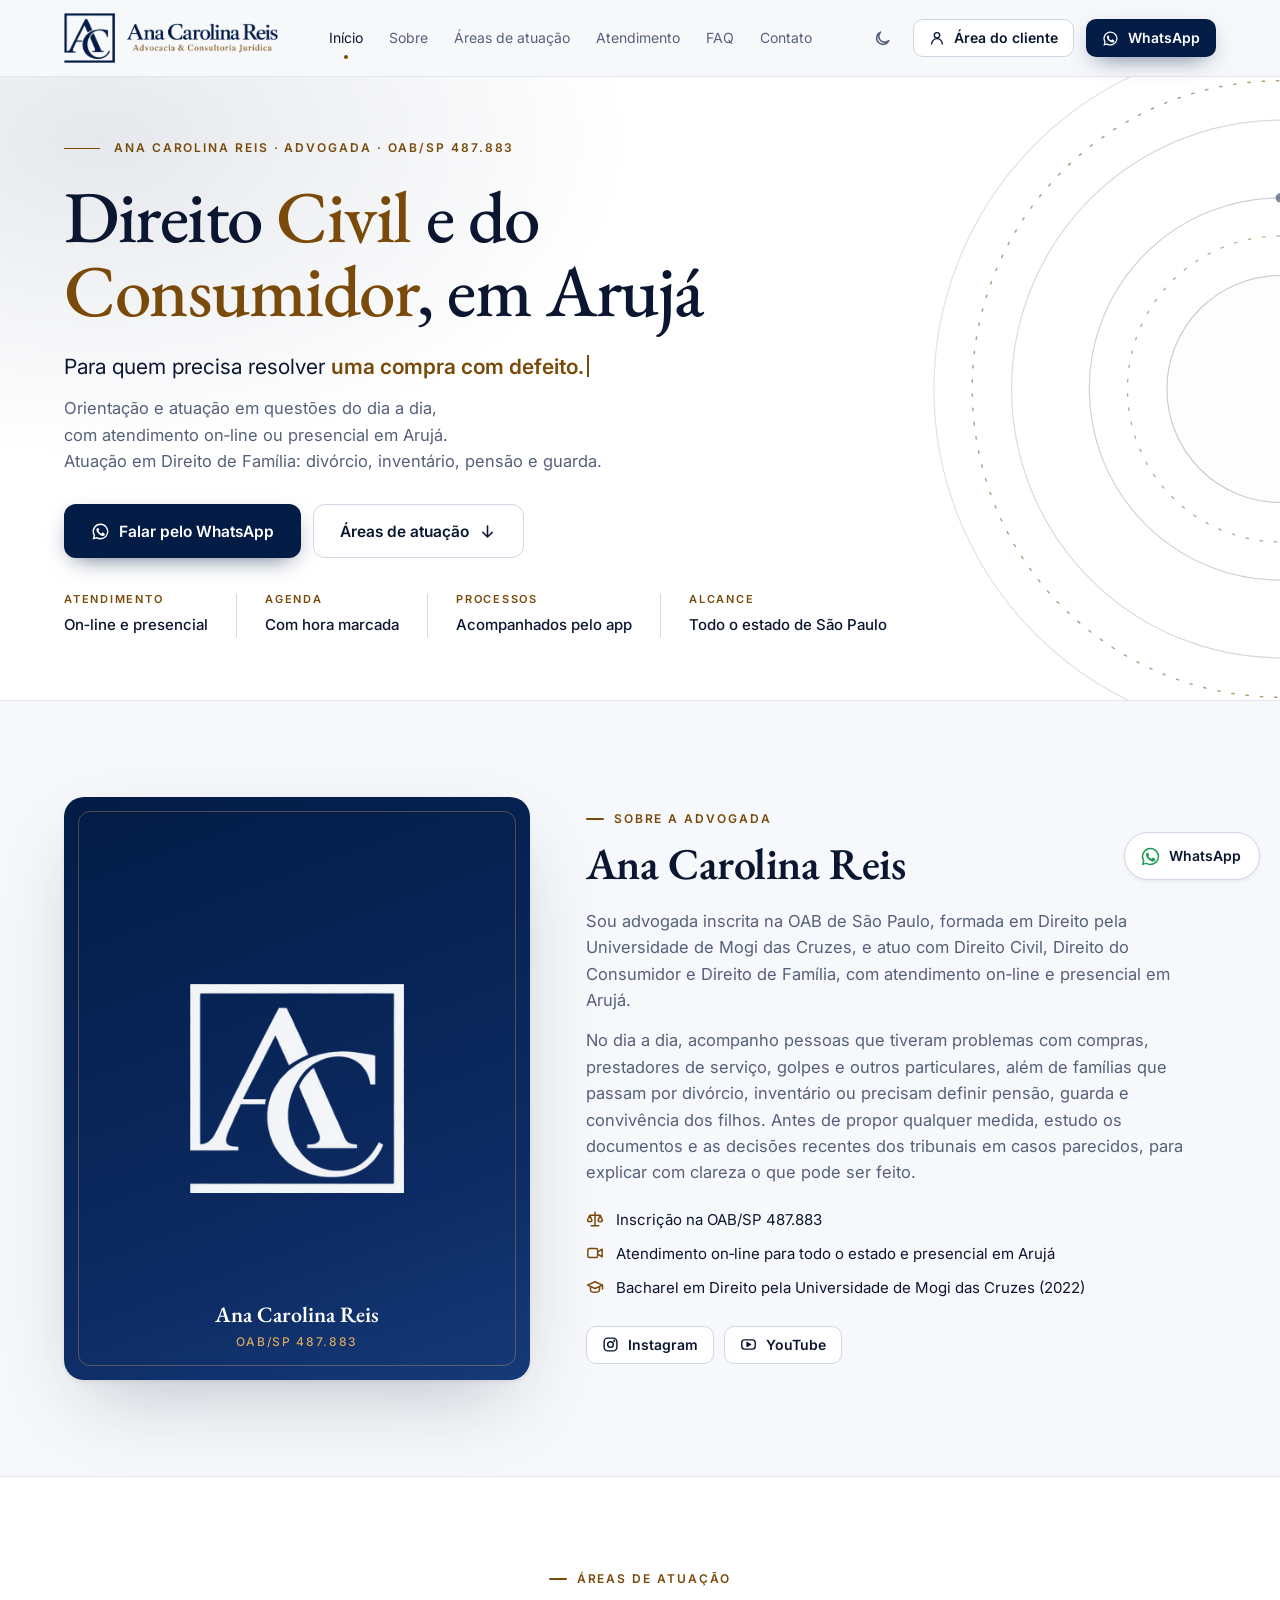
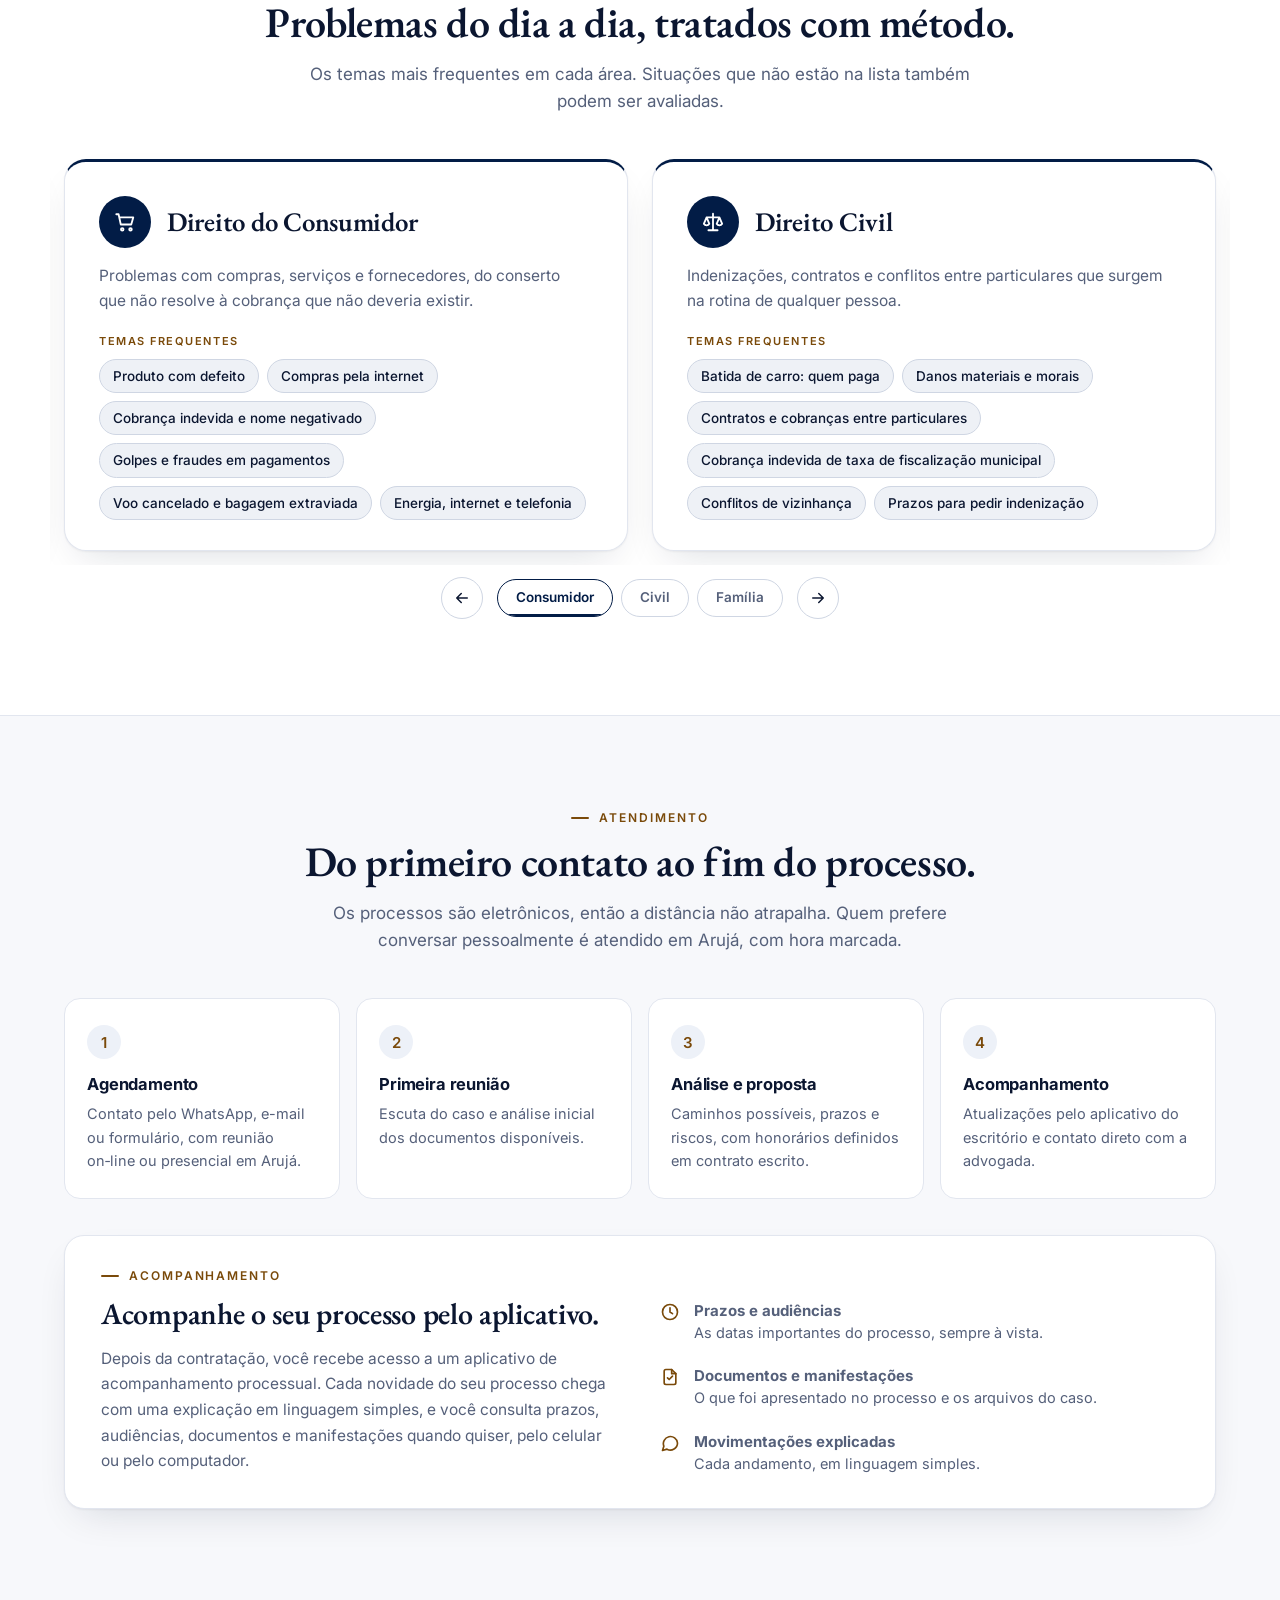
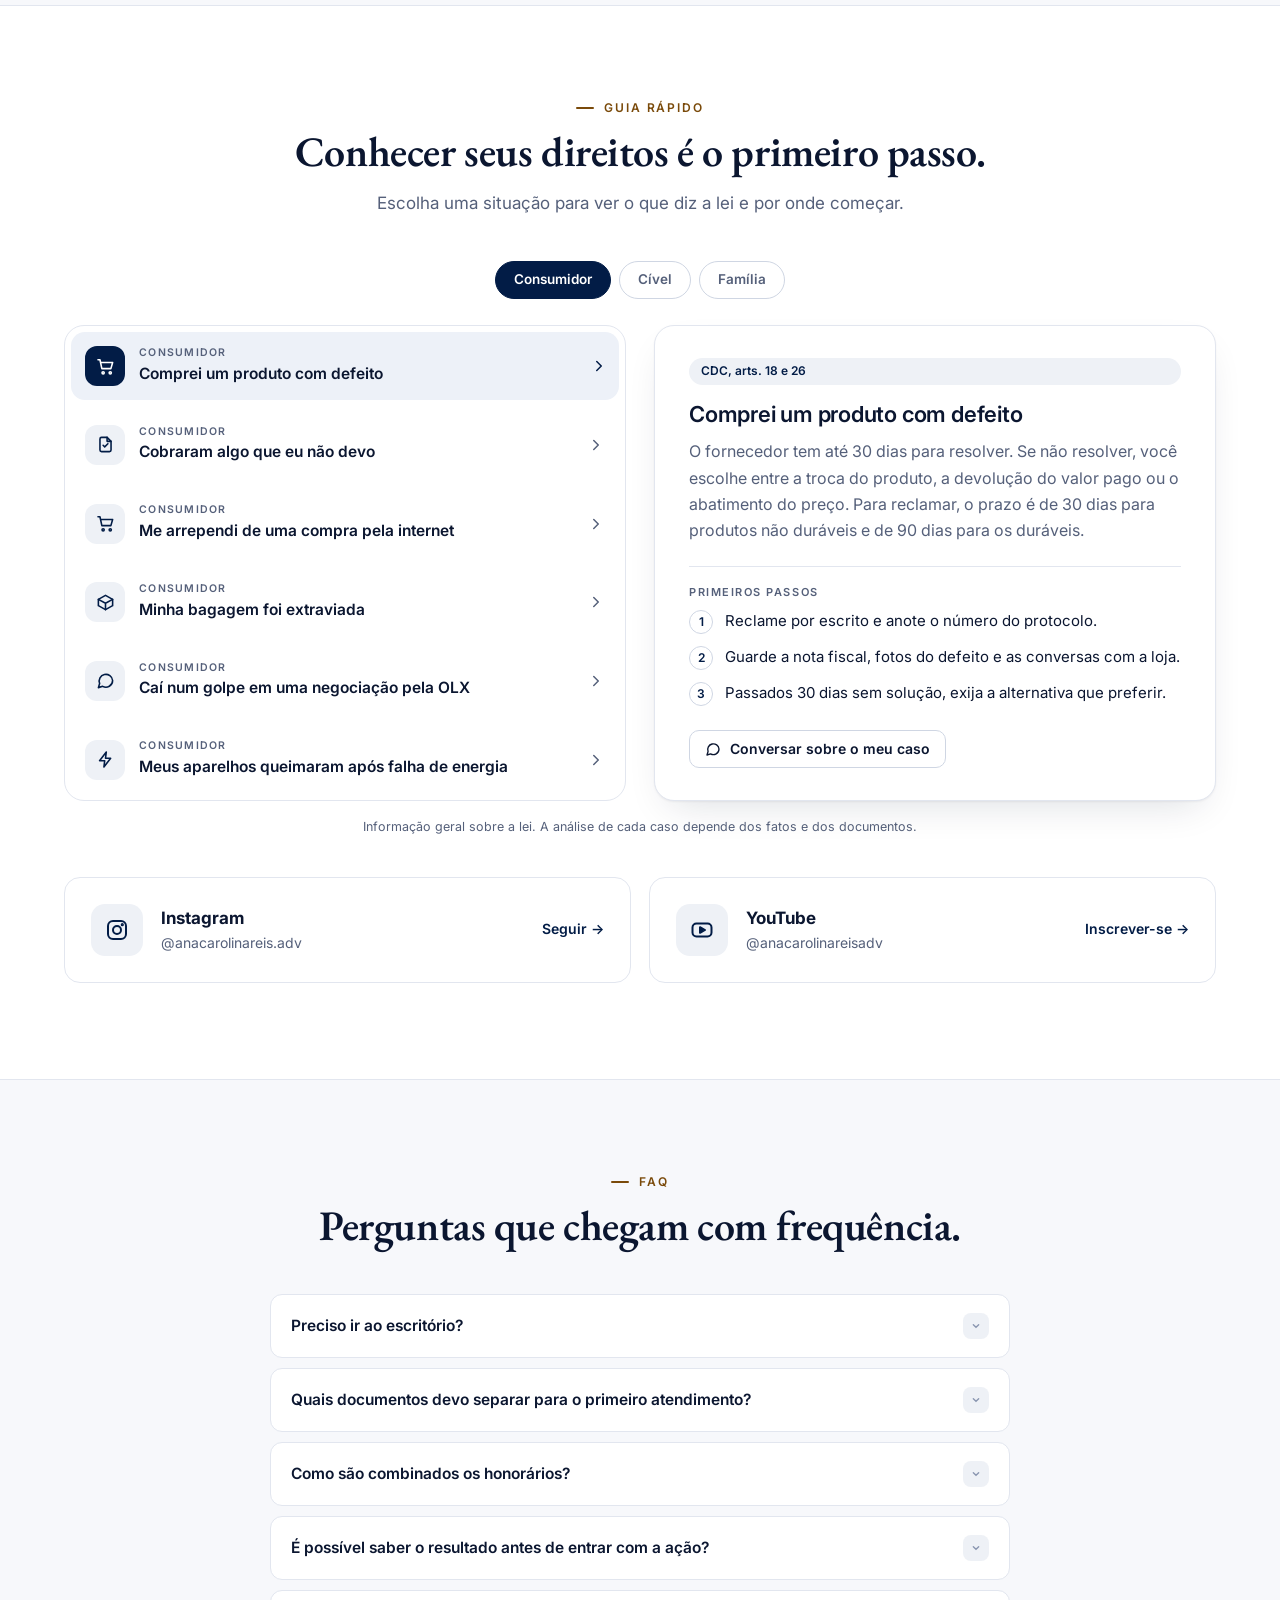
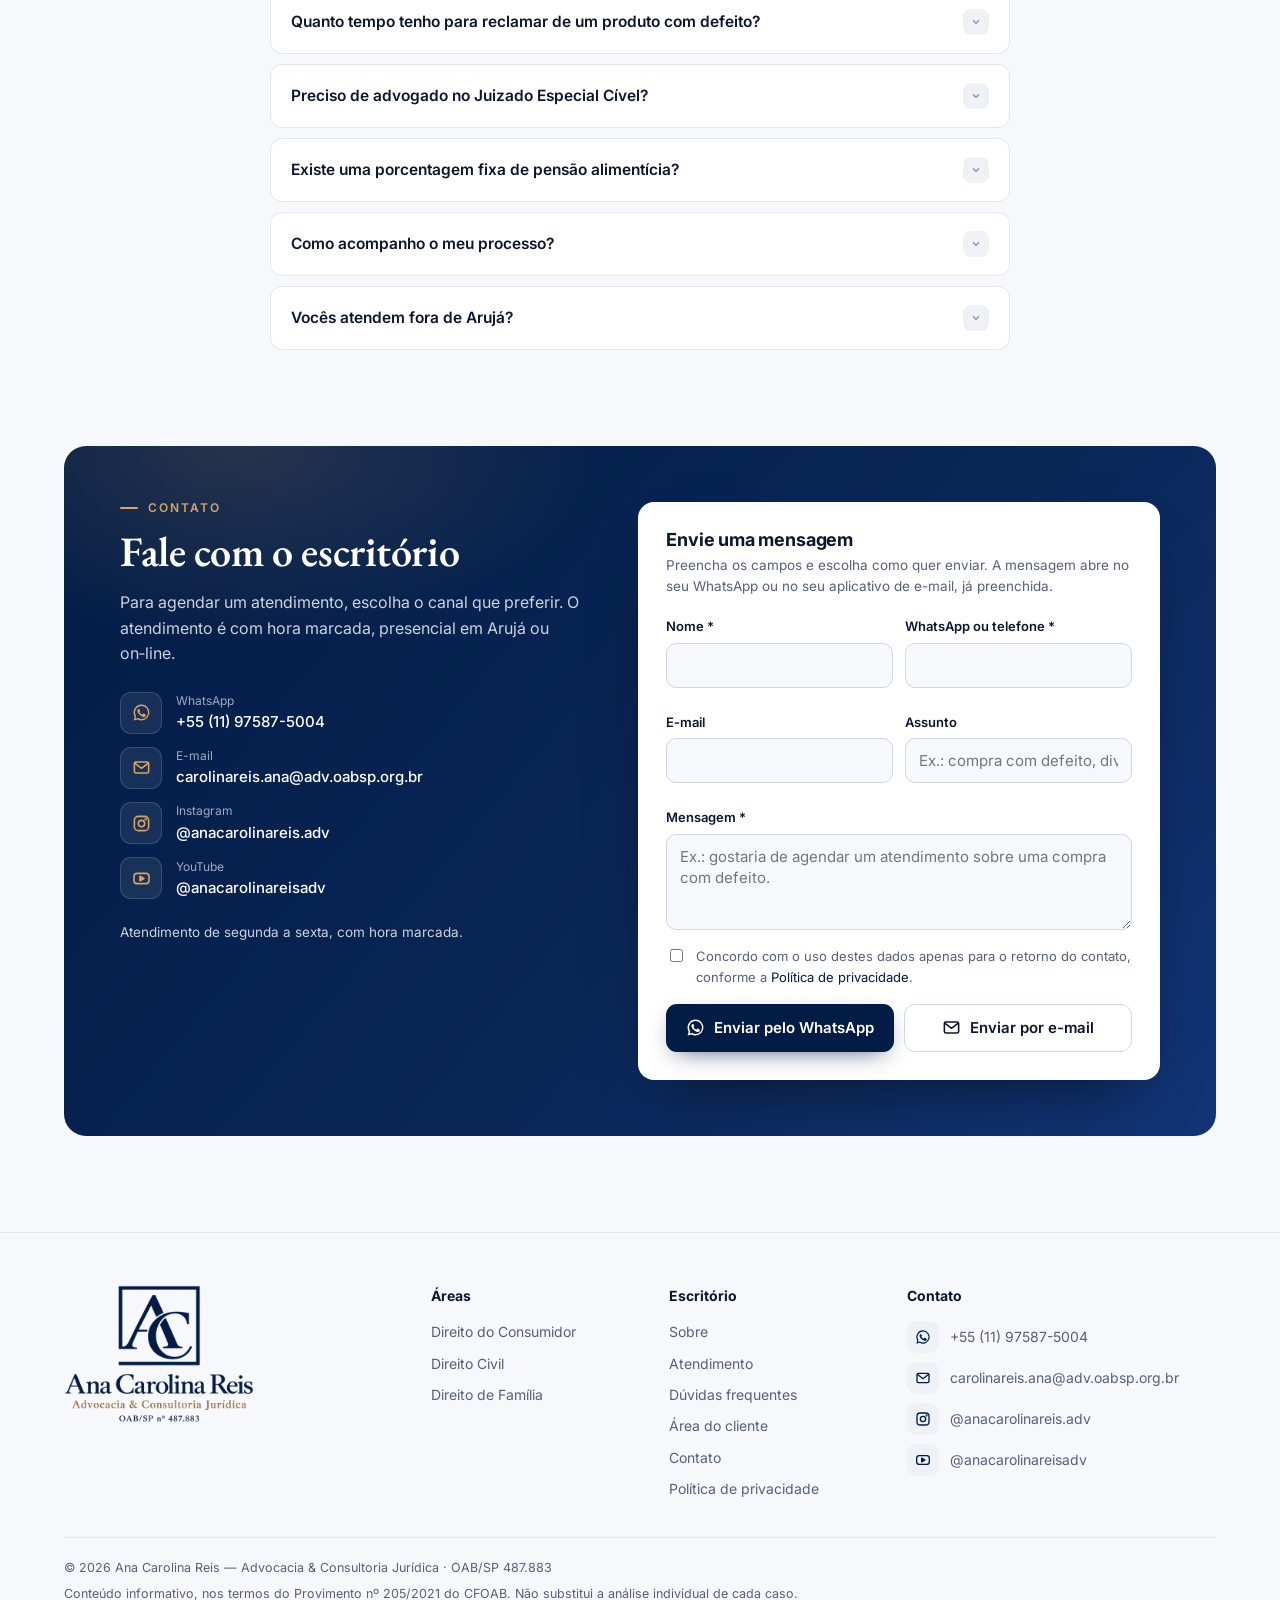
==== commit be8eef45: "v15: ajustes do mobile (desktop inalterado)" ====
--- a/index.html
+++ b/index.html
@@ -1 +1 @@
-<!doctype html><html lang="pt-BR"><head><meta charset="utf-8"><meta name="viewport" content="width=device-width, initial-scale=1"><title>Advogada em Arujá/SP | Direito do Consumidor e Direito Civil — Ana Carolina Reis</title><meta name="description" content="Advogada em Arujá/SP (OAB/SP 487.883): Direito do Consumidor, Direito Civil e Direito de Família. Atendimento presencial em Arujá e on-line, com acompanhamento do processo pelo aplicativo."><link rel="canonical" href="https://carolinareis-anna.github.io/anacarolinareis-site/"><meta property="og:type" content="website"><meta property="og:locale" content="pt_BR"><meta property="og:site_name" content="Ana Carolina Reis — Advocacia & Consultoria Jurídica"><meta property="og:title" content="Advogada em Arujá/SP | Direito do Consumidor e Direito Civil — Ana Carolina Reis"><meta property="og:description" content="Advogada em Arujá/SP (OAB/SP 487.883): Direito do Consumidor, Direito Civil e Direito de Família. Atendimento presencial em Arujá e on-line, com acompanhamento do processo pelo aplicativo."><meta property="og:url" content="https://carolinareis-anna.github.io/anacarolinareis-site/"><meta property="og:image" content="https://carolinareis-anna.github.io/anacarolinareis-site/og-image.jpg"><meta name="theme-color" content="#021c46"><link rel="icon" href="favicon.png" type="image/png"><link rel="apple-touch-icon" href="apple-touch-icon.png"><script>(function(){try{var t=sessionStorage.getItem("acr-tema");if(t==="dark"||t==="light")document.documentElement.dataset.theme=t}catch(e){}})()</script><link rel="preconnect" href="https://fonts.googleapis.com"><link rel="preconnect" href="https://fonts.gstatic.com" crossorigin><link rel="stylesheet" href="https://fonts.googleapis.com/css2?family=EB+Garamond:ital,wght@0,500;0,600;1,500&family=Inter:wght@400;500;600;700&display=swap"><link rel="stylesheet" href="site.css?v=4c97c8fb"><script type="application/ld+json">[{"@context": "https://schema.org", "@type": "LegalService", "name": "Ana Carolina Reis — Advocacia & Consultoria Jurídica", "url": "https://carolinareis-anna.github.io/anacarolinareis-site/", "logo": "https://carolinareis-anna.github.io/anacarolinareis-site/logo-ac.png", "image": "https://carolinareis-anna.github.io/anacarolinareis-site/og-image.jpg", "email": "carolinareis.ana@adv.oabsp.org.br", "telephone": "+5511975875004", "areaServed": ["Arujá", "Santa Isabel", "Itaquaquecetuba", "Mogi das Cruzes", "Guarulhos", "São Paulo"], "address": {"@type": "PostalAddress", "addressLocality": "Arujá", "addressRegion": "SP", "addressCountry": "BR"}, "knowsAbout": ["Direito do Consumidor", "Direito Civil", "Direito de Família"], "founder": {"@type": "Person", "name": "Ana Carolina Reis"}, "priceRange": "Sob consulta", "sameAs": ["https://www.instagram.com/anacarolinareis.adv/", "https://www.youtube.com/@anacarolinareisadv"]}, {"@context": "https://schema.org", "@type": "Person", "name": "Ana Carolina Reis", "jobTitle": "Advogada", "url": "https://carolinareis-anna.github.io/anacarolinareis-site/#sobre", "identifier": "OAB/SP 487.883", "worksFor": {"@type": "LegalService", "name": "Ana Carolina Reis — Advocacia & Consultoria Jurídica"}, "alumniOf": {"@type": "CollegeOrUniversity", "name": "Universidade de Mogi das Cruzes", "sameAs": "https://www.umc.br"}, "hasCredential": [{"@type": "EducationalOccupationalCredential", "credentialCategory": "degree", "name": "Bacharelado em Direito", "dateCreated": "2022", "recognizedBy": {"@type": "CollegeOrUniversity", "name": "Universidade de Mogi das Cruzes"}}, {"@type": "EducationalOccupationalCredential", "credentialCategory": "license", "name": "OAB/SP 487.883", "recognizedBy": {"@type": "Organization", "name": "Ordem dos Advogados do Brasil, Seção de São Paulo"}}], "knowsAbout": ["Direito do Consumidor", "Direito Civil", "Direito de Família", "Divórcio", "Inventário", "Indenização por danos materiais e morais", "Pensão alimentícia", "Guarda e convivência"], "sameAs": ["https://www.instagram.com/anacarolinareis.adv/", "https://www.youtube.com/@anacarolinareisadv"]}, {"@context": "https://schema.org", "@type": "FAQPage", "mainEntity": [{"@type": "Question", "name": "Preciso ir ao escritório?", "acceptedAnswer": {"@type": "Answer", "text": "Não necessariamente. A conversa pode ser por vídeo, os documentos podem ser enviados em formato digital e os processos são eletrônicos. Quem prefere o atendimento pessoal é recebido em Arujá, com hora marcada."}}, {"@type": "Question", "name": "Quais documentos devo separar para o primeiro atendimento?", "acceptedAnswer": {"@type": "Answer", "text": "Documento pessoal com foto e tudo o que se relaciona com o problema: contratos, notas fiscais, faturas, extratos, protocolos de atendimento, conversas e fotos. Em questões de pensão e guarda, a certidão de nascimento dos filhos e os comprovantes de despesas. Se faltar algo, a lista é ajustada na conversa."}}, {"@type": "Question", "name": "Como são combinados os honorários?", "acceptedAnswer": {"@type": "Answer", "text": "Depois da análise do caso, a proposta de honorários é apresentada e combinada por escrito, em contrato, antes do início do trabalho. O valor considera a complexidade de cada situação e observa a Tabela de Honorários da OAB/SP."}}, {"@type": "Question", "name": "É possível saber o resultado antes de entrar com a ação?", "acceptedAnswer": {"@type": "Answer", "text": "Nenhum advogado pode prometer resultado: a decisão depende das provas e do entendimento do juiz. O que dá para fazer antes é avaliar a situação com cuidado, mostrar o que os tribunais têm decidido em casos parecidos e explicar os riscos, para que a decisão de seguir seja sua e bem informada."}}, {"@type": "Question", "name": "Quanto tempo tenho para reclamar de um produto com defeito?", "acceptedAnswer": {"@type": "Answer", "text": "O Código de Defesa do Consumidor (art. 26) dá  30 dias  para produtos não duráveis e  90 dias  para duráveis, contados da entrega. Se o defeito é oculto, o prazo começa quando ele aparece. A reclamação comprovada ao fornecedor suspende o prazo até a resposta negativa."}}, {"@type": "Question", "name": "Preciso de advogado no Juizado Especial Cível?", "acceptedAnswer": {"@type": "Answer", "text": "Nas causas de até 20 salários mínimos, a Lei nº 9.099/1995 (art. 9º) permite entrar sem advogado. Acima disso, até o limite de 40 salários mínimos, a presença de advogado é obrigatória, e também para recorrer da sentença."}}, {"@type": "Question", "name": "Existe uma porcentagem fixa de pensão alimentícia?", "acceptedAnswer": {"@type": "Answer", "text": "Não. A lei não fixa percentual. O valor é definido pela necessidade de quem recebe e pela possibilidade de quem paga (Código Civil, art. 1.694, § 1º). Os “30%” que circulam por aí são uma referência comum, não uma regra."}}, {"@type": "Question", "name": "Como acompanho o meu processo?", "acceptedAnswer": {"@type": "Answer", "text": "Por aplicativo, no celular ou no computador. Depois da contratação, o escritório libera o seu acesso e você consulta quando quiser os prazos, os documentos, as manifestações e as movimentações do processo, explicadas em linguagem simples. O passo a passo do primeiro acesso está na  Área do cliente ."}}, {"@type": "Question", "name": "Vocês atendem fora de Arujá?", "acceptedAnswer": {"@type": "Answer", "text": "Sim. O atendimento on-line alcança todo o estado de São Paulo, e os processos são eletrônicos. Quem prefere conversar pessoalmente é recebido em Arujá, com hora marcada."}}]}]</script></head><body><a class="skip" href="#conteudo">Pular para o conteúdo</a><header class="top"><div class="wrap"><a class="brand brand-h" href="./#inicio" aria-label="Ana Carolina Reis, Advocacia &amp; Consultoria Jurídica, início"><img class="mark-l" src="logo-h2.png" alt="" width="214" height="50"><img class="mark-d" src="logo-h2-claro.png" alt="" width="214" height="50"></a><nav class="nav" aria-label="Principal"><a href="./#inicio">Início</a><a href="./#sobre">Sobre</a><a href="./#areas">Áreas de atuação</a><a href="./#atendimento">Atendimento</a><a href="./#faq">FAQ</a><a href="./#contato">Contato</a><a class="nav-cli" href="area-do-cliente">Área do cliente</a></nav><div class="top-r"><button class="icon-btn" type="button" data-theme-toggle aria-label="Alternar tema claro ou escuro"><svg viewBox="0 0 24 24" fill="none" stroke="currentColor" stroke-width="2" stroke-linecap="round" stroke-linejoin="round" aria-hidden="true" class="i-moon"><path d="M20 14.5A8 8 0 1 1 9.5 4a6.5 6.5 0 0 0 10.5 10.5z"/></svg><svg viewBox="0 0 24 24" fill="none" stroke="currentColor" stroke-width="2" stroke-linecap="round" stroke-linejoin="round" aria-hidden="true" class="i-sun"><circle cx="12" cy="12" r="4"/><path d="M12 2v2M12 20v2M4.9 4.9l1.4 1.4M17.7 17.7l1.4 1.4M2 12h2M20 12h2M4.9 19.1l1.4-1.4M17.7 6.3l1.4-1.4"/></svg></button><a class="btn btn-g btn-sm cli-btn" href="area-do-cliente"><svg viewBox="0 0 24 24" fill="none" stroke="currentColor" stroke-width="2" stroke-linecap="round" stroke-linejoin="round" aria-hidden="true"><circle cx="12" cy="8" r="4"/><path d="M4 21c0-4.4 3.6-8 8-8s8 3.6 8 8"/></svg><span class="lbl">Área do cliente</span></a><a class="btn btn-p btn-sm" href="https://wa.me/5511975875004?s=p" target="_blank" rel="noopener"><svg viewBox="0 0 24 24" fill="currentColor" aria-hidden="true"><path d="M12 2a10 10 0 0 0-8.6 15.1L2 22l5-1.3A10 10 0 1 0 12 2zm0 18.2a8.2 8.2 0 0 1-4.2-1.2l-.3-.2-3 .8.8-2.9-.2-.3A8.2 8.2 0 1 1 12 20.2zm4.5-6.1c-.2-.1-1.5-.7-1.7-.8-.2-.1-.4-.1-.6.1l-.8 1c-.1.2-.3.2-.5.1a6.7 6.7 0 0 1-3.3-2.9c-.2-.4.2-.4.7-1.3.1-.2 0-.3 0-.4l-.8-1.8c-.2-.5-.4-.4-.6-.4h-.5a1 1 0 0 0-.7.3 3 3 0 0 0-.9 2.2 5.2 5.2 0 0 0 1.1 2.8 11.9 11.9 0 0 0 4.6 4c1.7.7 2.4.8 3.2.7.5-.1 1.5-.6 1.7-1.2.2-.6.2-1.1.2-1.2-.1-.1-.3-.2-.5-.3z"/></svg><span class="lbl">WhatsApp</span></a><button class="icon-btn menu-btn" type="button" data-menu aria-label="Abrir menu" aria-expanded="false"><svg viewBox="0 0 24 24" fill="none" stroke="currentColor" stroke-width="2" stroke-linecap="round" stroke-linejoin="round" aria-hidden="true"><path d="M4 7h16M4 12h16M4 17h16"/></svg></button></div></div></header><main id="conteudo"><section class="hx" id="inicio"><div class="hx-bg" aria-hidden="true"></div><svg class="hx-geo" viewBox="0 0 600 600" aria-hidden="true"><g class="rings"><circle cx="300" cy="300" r="290"/><circle cx="300" cy="300" r="225"/><circle cx="300" cy="300" r="160"/><circle cx="300" cy="300" r="95"/></g><circle class="dash" cx="300" cy="300" r="258"/><circle class="dash d2" cx="300" cy="300" r="128"/><g class="orb"><circle cx="300" cy="10" r="6"/></g><g class="orb o2"><circle cx="300" cy="140" r="4"/></g></svg><div class="wrap"><div class="hx-l"><span class="hx-eye a1"><span><span class="nm">Ana Carolina Reis · </span>Advogada · OAB/SP 487.883</span></span><h1 class="a2" data-fit>Direito <span class="hl">Civil</span> e do<br><span class="hx-l2"><span class="hl">Consumidor</span>, em <span data-cidade>Arujá</span></span></h1><p class="hx-type a3"><span class="sr">Para quem precisa resolver problemas com compras, cobranças, golpes, voos e indenizações.</span><span aria-hidden="true">Para quem precisa resolver <span class="tw" data-frases="uma compra com defeito.|uma cobrança indevida.|um golpe pelo Pix.|uma batida de carro.|um voo cancelado.|um nome negativado.">uma compra com defeito.</span><span class="caret"></span></span></p><p class="hx-lead a3"><span>Orientação e atuação em questões do dia a dia,</span> <span>com atendimento on‑line ou presencial em Arujá.</span> <span>Atuação em Direito de Família: divórcio, inventário, pensão e guarda.</span></p><div class="cta a4"><a class="btn btn-p btn-lg" href="https://wa.me/5511975875004?s=p" target="_blank" rel="noopener"><svg viewBox="0 0 24 24" fill="currentColor" aria-hidden="true"><path d="M12 2a10 10 0 0 0-8.6 15.1L2 22l5-1.3A10 10 0 1 0 12 2zm0 18.2a8.2 8.2 0 0 1-4.2-1.2l-.3-.2-3 .8.8-2.9-.2-.3A8.2 8.2 0 1 1 12 20.2zm4.5-6.1c-.2-.1-1.5-.7-1.7-.8-.2-.1-.4-.1-.6.1l-.8 1c-.1.2-.3.2-.5.1a6.7 6.7 0 0 1-3.3-2.9c-.2-.4.2-.4.7-1.3.1-.2 0-.3 0-.4l-.8-1.8c-.2-.5-.4-.4-.6-.4h-.5a1 1 0 0 0-.7.3 3 3 0 0 0-.9 2.2 5.2 5.2 0 0 0 1.1 2.8 11.9 11.9 0 0 0 4.6 4c1.7.7 2.4.8 3.2.7.5-.1 1.5-.6 1.7-1.2.2-.6.2-1.1.2-1.2-.1-.1-.3-.2-.5-.3z"/></svg>Falar pelo WhatsApp</a><a class="btn btn-g btn-lg" href="#areas">Áreas de atuação<svg viewBox="0 0 24 24" fill="none" stroke="currentColor" stroke-width="2" stroke-linecap="round" stroke-linejoin="round" aria-hidden="true"><path d="M12 5v14M6 13l6 6 6-6"/></svg></a></div><dl class="hx-facts a4"><div><dt>Atendimento</dt><dd>On‑line e presencial</dd></div><div><dt>Agenda</dt><dd>Com hora marcada</dd></div><div><dt>Processos</dt><dd>Acompanhados pelo app</dd></div><div><dt>Alcance</dt><dd>Todo o estado de São Paulo</dd></div></dl></div></div></section><section class="sec" id="sobre"><div class="wrap about"><figure class="portrait rv" style="margin:0"><img src="logo-ac-claro.png" alt="Monograma AC de Ana Carolina Reis" width="246" height="240"><figcaption>Ana Carolina Reis<small>OAB/SP 487.883</small></figcaption></figure><div class="rv"><span class="eyebrow">Sobre a advogada</span><h2>Ana Carolina Reis</h2><p>Sou advogada inscrita na OAB de São Paulo, formada em Direito pela Universidade de Mogi das Cruzes, e atuo com Direito Civil, Direito do Consumidor e Direito de Família, com atendimento on‑line e presencial em Arujá.</p><p>No dia a dia, acompanho pessoas que tiveram problemas com compras, prestadores de serviço, golpes e outros particulares, além de famílias que passam por divórcio, inventário ou precisam definir pensão, guarda e convivência dos filhos. Antes de propor qualquer medida, estudo os documentos e as decisões recentes dos tribunais em casos parecidos, para explicar com clareza o que pode ser feito.</p><ul class="facts"><li><svg viewBox="0 0 24 24" fill="none" stroke="currentColor" stroke-width="2" stroke-linecap="round" stroke-linejoin="round" aria-hidden="true"><path d="M12 3v18M7 21h10M5 7h14M5 7l-3 7a3.5 3.5 0 0 0 6 0zM19 7l-3 7a3.5 3.5 0 0 0 6 0z"/></svg><span>Inscrição na OAB/SP 487.883</span></li><li><svg viewBox="0 0 24 24" fill="none" stroke="currentColor" stroke-width="2" stroke-linecap="round" stroke-linejoin="round" aria-hidden="true"><rect x="2.5" y="6" width="13" height="12" rx="2"/><path d="m15.5 10.5 6-3.5v10l-6-3.5"/></svg><span>Atendimento on‑line para todo o estado e presencial em Arujá</span></li><li><svg viewBox="0 0 24 24" fill="none" stroke="currentColor" stroke-width="2" stroke-linecap="round" stroke-linejoin="round" aria-hidden="true"><path d="M2 9.5 12 5l10 4.5L12 14z"/><path d="M6 11.5v4.5c0 1.5 2.7 3 6 3s6-1.5 6-3v-4.5M22 9.5v5"/></svg><span>Bacharel em Direito pela Universidade de Mogi das Cruzes (2022)</span></li></ul><div class="row"><a class="btn btn-g btn-sm" href="https://www.instagram.com/anacarolinareis.adv/" target="_blank" rel="noopener"><svg viewBox="0 0 24 24" fill="none" stroke="currentColor" stroke-width="2" stroke-linecap="round" stroke-linejoin="round" aria-hidden="true"><rect x="3" y="3" width="18" height="18" rx="5"/><circle cx="12" cy="12" r="4"/><circle cx="17.3" cy="6.7" r=".6" fill="currentColor"/></svg>Instagram</a><a class="btn btn-g btn-sm" href="https://www.youtube.com/@anacarolinareisadv" target="_blank" rel="noopener"><svg viewBox="0 0 24 24" fill="none" stroke="currentColor" stroke-width="2" stroke-linecap="round" stroke-linejoin="round" aria-hidden="true"><rect x="2.5" y="5.5" width="19" height="13" rx="4"/><path d="m10 9.2 5 2.8-5 2.8z" fill="currentColor"/></svg>YouTube</a></div></div></div></section><section class="sec sec-alt" id="areas"><div class="wrap"><div class="sec-h c rv"><span class="eyebrow">Áreas de atuação</span><h2>Problemas do dia a dia, tratados com método.</h2><p>Os temas mais frequentes em cada área. Situações que não estão na lista também podem ser avaliadas.</p></div><div class="car rv" data-car aria-roledescription="carrossel" aria-label="Áreas de atuação"><div class="car-vp"><div class="car-track"><article class="cs" data-i="0"><div class="cs-h"><span class="cs-ic"><svg viewBox="0 0 24 24" fill="none" stroke="currentColor" stroke-width="2" stroke-linecap="round" stroke-linejoin="round" aria-hidden="true"><circle cx="9" cy="20" r="1.4"/><circle cx="18" cy="20" r="1.4"/><path d="M2.5 3.5H5l2.4 11.2h11.4L21 7H6.2"/></svg></span><h3>Direito do Consumidor</h3></div><p>Problemas com compras, serviços e fornecedores, do conserto que não resolve à cobrança que não deveria existir.</p><span class="cs-lbl">Temas frequentes</span><ul class="cs-tags"><li><a href="produto-com-defeito">Produto com defeito</a></li><li><a href="direito-do-consumidor#compras">Compras pela internet</a></li><li><a href="direito-do-consumidor#cobranca">Cobrança indevida e nome negativado</a></li><li><a href="direito-do-consumidor#golpes">Golpes e fraudes em pagamentos</a></li><li><a href="direito-do-consumidor#voos">Voo cancelado e bagagem extraviada</a></li><li><a href="direito-do-consumidor#servicos">Energia, internet e telefonia</a></li></ul></article><article class="cs" data-i="1"><div class="cs-h"><span class="cs-ic"><svg viewBox="0 0 24 24" fill="none" stroke="currentColor" stroke-width="2" stroke-linecap="round" stroke-linejoin="round" aria-hidden="true"><path d="M12 3v18M7 21h10M5 7h14M5 7l-3 7a3.5 3.5 0 0 0 6 0zM19 7l-3 7a3.5 3.5 0 0 0 6 0z"/></svg></span><h3>Direito Civil</h3></div><p>Indenizações, contratos e conflitos entre particulares que surgem na rotina de qualquer pessoa.</p><span class="cs-lbl">Temas frequentes</span><ul class="cs-tags"><li><a href="batida-de-carro-quem-paga">Batida de carro: quem paga</a></li><li><span>Danos materiais e morais</span></li><li><span>Contratos e cobranças entre particulares</span></li><li><span>Cobrança indevida de taxa de fiscalização municipal</span></li><li><span>Conflitos de vizinhança</span></li><li><a href="batida-de-carro-quem-paga">Prazos para pedir indenização</a></li></ul></article><article class="cs" data-i="2"><div class="cs-h"><span class="cs-ic"><svg viewBox="0 0 24 24" fill="none" stroke="currentColor" stroke-width="2" stroke-linecap="round" stroke-linejoin="round" aria-hidden="true"><circle cx="9" cy="8" r="3.2"/><path d="M3 20c0-3.3 2.7-6 6-6s6 2.7 6 6"/><circle cx="17" cy="9" r="2.5"/><path d="M15.5 14.2c3 .3 5.5 2.6 5.5 5.8"/></svg></span><h3>Direito de Família</h3></div><p>Divórcio, inventário e as ações que envolvem os filhos, sempre buscando o caminho menos desgastante para a família.</p><span class="cs-lbl">Temas frequentes</span><ul class="cs-tags"><li><span>Divórcio judicial e extrajudicial</span></li><li><span>Inventário judicial e extrajudicial</span></li><li><a href="pensao-alimenticia-aruja">Pensão alimentícia</a></li><li><a href="pensao-alimenticia-aruja#execucao">Revisão e cobrança de pensão</a></li><li><a href="guarda-e-convivencia">Guarda compartilhada ou unilateral</a></li><li><a href="guarda-e-convivencia#convivencia">Regulamentação de convivência</a></li></ul></article></div></div><div class="car-nav"><button class="car-arr" type="button" data-prev aria-label="Área anterior"><svg viewBox="0 0 24 24" fill="none" stroke="currentColor" stroke-width="2" stroke-linecap="round" stroke-linejoin="round" aria-hidden="true"><path d="M19 12H5M11 6l-6 6 6 6"/></svg></button><div class="car-dots"><button class="cs-dot" type="button" data-go="0" aria-label="Mostrar Direito do Consumidor" aria-current="true"><span>Consumidor</span><i></i></button><button class="cs-dot" type="button" data-go="1" aria-label="Mostrar Direito Civil"><span>Civil</span><i></i></button><button class="cs-dot" type="button" data-go="2" aria-label="Mostrar Direito de Família"><span>Família</span><i></i></button></div><button class="car-arr" type="button" data-next aria-label="Próxima área"><svg viewBox="0 0 24 24" fill="none" stroke="currentColor" stroke-width="2" stroke-linecap="round" stroke-linejoin="round" aria-hidden="true"><path d="M5 12h14M13 6l6 6-6 6"/></svg></button></div></div></div></section><section class="sec" id="atendimento"><div class="wrap"><div class="sec-h c rv"><span class="eyebrow">Atendimento</span><h2>Do primeiro contato ao fim do processo.</h2><p>Os processos são eletrônicos, então a distância não atrapalha. Quem prefere conversar pessoalmente é atendido em Arujá, com hora marcada.</p></div><div class="steps"><div class="step rv"><b>1</b><h3>Agendamento</h3><p>Contato pelo WhatsApp, e-mail ou formulário, com reunião on‑line ou presencial em Arujá.</p></div><div class="step rv"><b>2</b><h3>Primeira reunião</h3><p>Escuta do caso e análise inicial dos documentos disponíveis.</p></div><div class="step rv"><b>3</b><h3>Análise e proposta</h3><p>Caminhos possíveis, prazos e riscos, com honorários definidos em contrato escrito.</p></div><div class="step rv"><b>4</b><h3>Acompanhamento</h3><p>Atualizações pelo aplicativo do escritório e contato direto com a advogada.</p></div></div><div class="app-card rv"><div class="app-hd"><span class="eyebrow">Acompanhamento</span></div><div class="app-t"><h3>Acompanhe o seu processo pelo aplicativo.</h3><p>Depois da contratação, você recebe acesso a um aplicativo de acompanhamento processual. Cada novidade do seu processo chega com uma explicação em linguagem simples, e você consulta prazos, audiências, documentos e manifestações quando quiser, pelo celular ou pelo computador.</p></div><ul class="app-l"><li><svg viewBox="0 0 24 24" fill="none" stroke="currentColor" stroke-width="2" stroke-linecap="round" stroke-linejoin="round" aria-hidden="true"><circle cx="12" cy="12" r="9"/><path d="M12 7v5l3 2"/></svg><span><b>Prazos e audiências</b>As datas importantes do processo, sempre à vista.</span></li><li><svg viewBox="0 0 24 24" fill="none" stroke="currentColor" stroke-width="2" stroke-linecap="round" stroke-linejoin="round" aria-hidden="true"><path d="M14 3H7a2 2 0 0 0-2 2v14a2 2 0 0 0 2 2h10a2 2 0 0 0 2-2V8z"/><path d="M14 3v5h5M9 13l2 2 4-4"/></svg><span><b>Documentos e manifestações</b>O que foi apresentado no processo e os arquivos do caso.</span></li><li><svg viewBox="0 0 24 24" fill="none" stroke="currentColor" stroke-width="2" stroke-linecap="round" stroke-linejoin="round" aria-hidden="true"><path d="M21 12a8.5 8.5 0 0 1-12.6 7.4L3 21l1.6-5.2A8.5 8.5 0 1 1 21 12z"/></svg><span><b>Movimentações explicadas</b>Cada andamento, em linguagem simples.</span></li></ul></div></div></section><section class="sec sec-alt" id="guia"><div class="wrap"><div class="sec-h c rv"><span class="eyebrow">Guia rápido</span><h2>Conhecer seus direitos é o primeiro passo.</h2><p>Escolha uma situação para ver o que diz a lei e por onde começar.</p></div><div class="gx rv" data-guia><div class="gx-f" role="group" aria-label="Filtrar por área"><button type="button" class="gx-chip" data-f="consumidor" aria-pressed="true">Consumidor</button><button type="button" class="gx-chip" data-f="civel" aria-pressed="false">Cível</button><button type="button" class="gx-chip" data-f="familia" aria-pressed="false">Família</button></div><div class="gx-b"><ul class="gx-list"><li data-cat="consumidor"><button class="gx-q" type="button" data-g="0" aria-pressed="false"><span class="gx-ic"><svg viewBox="0 0 24 24" fill="none" stroke="currentColor" stroke-width="2" stroke-linecap="round" stroke-linejoin="round" aria-hidden="true"><circle cx="9" cy="20" r="1.4"/><circle cx="18" cy="20" r="1.4"/><path d="M2.5 3.5H5l2.4 11.2h11.4L21 7H6.2"/></svg></span><span class="gx-t"><small>Consumidor</small><b>Comprei um produto com defeito</b></span><svg viewBox="0 0 24 24" fill="none" stroke="currentColor" stroke-width="2" stroke-linecap="round" stroke-linejoin="round" aria-hidden="true" class="gx-ch"><path d="m9 6 6 6-6 6"/></svg></button></li><li data-cat="consumidor"><button class="gx-q" type="button" data-g="1" aria-pressed="false"><span class="gx-ic"><svg viewBox="0 0 24 24" fill="none" stroke="currentColor" stroke-width="2" stroke-linecap="round" stroke-linejoin="round" aria-hidden="true"><path d="M14 3H7a2 2 0 0 0-2 2v14a2 2 0 0 0 2 2h10a2 2 0 0 0 2-2V8z"/><path d="M14 3v5h5M9 13l2 2 4-4"/></svg></span><span class="gx-t"><small>Consumidor</small><b>Cobraram algo que eu não devo</b></span><svg viewBox="0 0 24 24" fill="none" stroke="currentColor" stroke-width="2" stroke-linecap="round" stroke-linejoin="round" aria-hidden="true" class="gx-ch"><path d="m9 6 6 6-6 6"/></svg></button></li><li data-cat="consumidor"><button class="gx-q" type="button" data-g="2" aria-pressed="false"><span class="gx-ic"><svg viewBox="0 0 24 24" fill="none" stroke="currentColor" stroke-width="2" stroke-linecap="round" stroke-linejoin="round" aria-hidden="true"><circle cx="9" cy="20" r="1.4"/><circle cx="18" cy="20" r="1.4"/><path d="M2.5 3.5H5l2.4 11.2h11.4L21 7H6.2"/></svg></span><span class="gx-t"><small>Consumidor</small><b>Me arrependi de uma compra pela internet</b></span><svg viewBox="0 0 24 24" fill="none" stroke="currentColor" stroke-width="2" stroke-linecap="round" stroke-linejoin="round" aria-hidden="true" class="gx-ch"><path d="m9 6 6 6-6 6"/></svg></button></li><li data-cat="consumidor"><button class="gx-q" type="button" data-g="3" aria-pressed="false"><span class="gx-ic"><svg viewBox="0 0 24 24" fill="none" stroke="currentColor" stroke-width="2" stroke-linecap="round" stroke-linejoin="round" aria-hidden="true"><path d="M21 8 12 3 3 8v8l9 5 9-5z"/><path d="M3 8l9 5 9-5M12 13v8"/></svg></span><span class="gx-t"><small>Consumidor</small><b>Minha bagagem foi extraviada</b></span><svg viewBox="0 0 24 24" fill="none" stroke="currentColor" stroke-width="2" stroke-linecap="round" stroke-linejoin="round" aria-hidden="true" class="gx-ch"><path d="m9 6 6 6-6 6"/></svg></button></li><li data-cat="consumidor"><button class="gx-q" type="button" data-g="4" aria-pressed="false"><span class="gx-ic"><svg viewBox="0 0 24 24" fill="none" stroke="currentColor" stroke-width="2" stroke-linecap="round" stroke-linejoin="round" aria-hidden="true"><path d="M21 12a8.5 8.5 0 0 1-12.6 7.4L3 21l1.6-5.2A8.5 8.5 0 1 1 21 12z"/></svg></span><span class="gx-t"><small>Consumidor</small><b>Caí num golpe em uma negociação pela OLX</b></span><svg viewBox="0 0 24 24" fill="none" stroke="currentColor" stroke-width="2" stroke-linecap="round" stroke-linejoin="round" aria-hidden="true" class="gx-ch"><path d="m9 6 6 6-6 6"/></svg></button></li><li data-cat="consumidor"><button class="gx-q" type="button" data-g="5" aria-pressed="false"><span class="gx-ic"><svg viewBox="0 0 24 24" fill="none" stroke="currentColor" stroke-width="2" stroke-linecap="round" stroke-linejoin="round" aria-hidden="true"><path d="M13 2.5 4.5 13.5H11l-1 8 8.5-11H12z"/></svg></span><span class="gx-t"><small>Consumidor</small><b>Meus aparelhos queimaram após falha de energia</b></span><svg viewBox="0 0 24 24" fill="none" stroke="currentColor" stroke-width="2" stroke-linecap="round" stroke-linejoin="round" aria-hidden="true" class="gx-ch"><path d="m9 6 6 6-6 6"/></svg></button></li><li data-cat="civel"><button class="gx-q" type="button" data-g="6" aria-pressed="false"><span class="gx-ic"><svg viewBox="0 0 24 24" fill="none" stroke="currentColor" stroke-width="2" stroke-linecap="round" stroke-linejoin="round" aria-hidden="true"><path d="M5 16V11l2-5h10l2 5v5"/><path d="M3 16h18v3H3zM5 11h14"/><circle cx="7.5" cy="16" r="1.5"/><circle cx="16.5" cy="16" r="1.5"/></svg></span><span class="gx-t"><small>Cível</small><b>Bateram no meu carro</b></span><svg viewBox="0 0 24 24" fill="none" stroke="currentColor" stroke-width="2" stroke-linecap="round" stroke-linejoin="round" aria-hidden="true" class="gx-ch"><path d="m9 6 6 6-6 6"/></svg></button></li><li data-cat="civel"><button class="gx-q" type="button" data-g="7" aria-pressed="false"><span class="gx-ic"><svg viewBox="0 0 24 24" fill="none" stroke="currentColor" stroke-width="2" stroke-linecap="round" stroke-linejoin="round" aria-hidden="true"><path d="M12 3v18M7 21h10M5 7h14M5 7l-3 7a3.5 3.5 0 0 0 6 0zM19 7l-3 7a3.5 3.5 0 0 0 6 0z"/></svg></span><span class="gx-t"><small>Cível</small><b>Cobrança indevida de taxa de fiscalização municipal</b></span><svg viewBox="0 0 24 24" fill="none" stroke="currentColor" stroke-width="2" stroke-linecap="round" stroke-linejoin="round" aria-hidden="true" class="gx-ch"><path d="m9 6 6 6-6 6"/></svg></button></li><li data-cat="civel"><button class="gx-q" type="button" data-g="8" aria-pressed="false"><span class="gx-ic"><svg viewBox="0 0 24 24" fill="none" stroke="currentColor" stroke-width="2" stroke-linecap="round" stroke-linejoin="round" aria-hidden="true"><path d="M3 11 12 4l9 7"/><path d="M5 10v10h14V10"/></svg></span><span class="gx-t"><small>Cível</small><b>O inquilino não paga o aluguel</b></span><svg viewBox="0 0 24 24" fill="none" stroke="currentColor" stroke-width="2" stroke-linecap="round" stroke-linejoin="round" aria-hidden="true" class="gx-ch"><path d="m9 6 6 6-6 6"/></svg></button></li><li data-cat="civel"><button class="gx-q" type="button" data-g="9" aria-pressed="false"><span class="gx-ic"><svg viewBox="0 0 24 24" fill="none" stroke="currentColor" stroke-width="2" stroke-linecap="round" stroke-linejoin="round" aria-hidden="true"><path d="M4 21V8l8-5 8 5v13"/><path d="M9 21v-6h6v6M9 10h.01M15 10h.01"/></svg></span><span class="gx-t"><small>Cível</small><b>A construtora atrasou a entrega do imóvel</b></span><svg viewBox="0 0 24 24" fill="none" stroke="currentColor" stroke-width="2" stroke-linecap="round" stroke-linejoin="round" aria-hidden="true" class="gx-ch"><path d="m9 6 6 6-6 6"/></svg></button></li><li data-cat="civel"><button class="gx-q" type="button" data-g="10" aria-pressed="false"><span class="gx-ic"><svg viewBox="0 0 24 24" fill="none" stroke="currentColor" stroke-width="2" stroke-linecap="round" stroke-linejoin="round" aria-hidden="true"><path d="M12 21s-7-6.2-7-11.5a7 7 0 0 1 14 0C19 14.8 12 21 12 21z"/><circle cx="12" cy="9.5" r="2.5"/></svg></span><span class="gx-t"><small>Cível</small><b>Comprei um imóvel e não tenho a escritura</b></span><svg viewBox="0 0 24 24" fill="none" stroke="currentColor" stroke-width="2" stroke-linecap="round" stroke-linejoin="round" aria-hidden="true" class="gx-ch"><path d="m9 6 6 6-6 6"/></svg></button></li><li data-cat="civel"><button class="gx-q" type="button" data-g="11" aria-pressed="false"><span class="gx-ic"><svg viewBox="0 0 24 24" fill="none" stroke="currentColor" stroke-width="2" stroke-linecap="round" stroke-linejoin="round" aria-hidden="true"><path d="M21 12a8.5 8.5 0 0 1-12.6 7.4L3 21l1.6-5.2A8.5 8.5 0 1 1 21 12z"/></svg></span><span class="gx-t"><small>Cível</small><b>Fui ofendido ou exposto nas redes sociais</b></span><svg viewBox="0 0 24 24" fill="none" stroke="currentColor" stroke-width="2" stroke-linecap="round" stroke-linejoin="round" aria-hidden="true" class="gx-ch"><path d="m9 6 6 6-6 6"/></svg></button></li><li data-cat="familia"><button class="gx-q" type="button" data-g="12" aria-pressed="false"><span class="gx-ic"><svg viewBox="0 0 24 24" fill="none" stroke="currentColor" stroke-width="2" stroke-linecap="round" stroke-linejoin="round" aria-hidden="true"><circle cx="9" cy="8" r="3.2"/><path d="M3 20c0-3.3 2.7-6 6-6s6 2.7 6 6"/><circle cx="17" cy="9" r="2.5"/><path d="M15.5 14.2c3 .3 5.5 2.6 5.5 5.8"/></svg></span><span class="gx-t"><small>Família</small><b>Quero me divorciar</b></span><svg viewBox="0 0 24 24" fill="none" stroke="currentColor" stroke-width="2" stroke-linecap="round" stroke-linejoin="round" aria-hidden="true" class="gx-ch"><path d="m9 6 6 6-6 6"/></svg></button></li><li data-cat="familia"><button class="gx-q" type="button" data-g="13" aria-pressed="false"><span class="gx-ic"><svg viewBox="0 0 24 24" fill="none" stroke="currentColor" stroke-width="2" stroke-linecap="round" stroke-linejoin="round" aria-hidden="true"><path d="M14 3H7a2 2 0 0 0-2 2v14a2 2 0 0 0 2 2h10a2 2 0 0 0 2-2V8z"/><path d="M14 3v5h5M9 13l2 2 4-4"/></svg></span><span class="gx-t"><small>Família</small><b>Alguém da família faleceu: e o inventário?</b></span><svg viewBox="0 0 24 24" fill="none" stroke="currentColor" stroke-width="2" stroke-linecap="round" stroke-linejoin="round" aria-hidden="true" class="gx-ch"><path d="m9 6 6 6-6 6"/></svg></button></li><li data-cat="familia"><button class="gx-q" type="button" data-g="14" aria-pressed="false"><span class="gx-ic"><svg viewBox="0 0 24 24" fill="none" stroke="currentColor" stroke-width="2" stroke-linecap="round" stroke-linejoin="round" aria-hidden="true"><circle cx="9" cy="8" r="3.2"/><path d="M3 20c0-3.3 2.7-6 6-6s6 2.7 6 6"/><circle cx="17" cy="9" r="2.5"/><path d="M15.5 14.2c3 .3 5.5 2.6 5.5 5.8"/></svg></span><span class="gx-t"><small>Família</small><b>União estável: formalizar ou encerrar</b></span><svg viewBox="0 0 24 24" fill="none" stroke="currentColor" stroke-width="2" stroke-linecap="round" stroke-linejoin="round" aria-hidden="true" class="gx-ch"><path d="m9 6 6 6-6 6"/></svg></button></li><li data-cat="familia"><button class="gx-q" type="button" data-g="15" aria-pressed="false"><span class="gx-ic"><svg viewBox="0 0 24 24" fill="none" stroke="currentColor" stroke-width="2" stroke-linecap="round" stroke-linejoin="round" aria-hidden="true"><circle cx="9" cy="8" r="3.2"/><path d="M3 20c0-3.3 2.7-6 6-6s6 2.7 6 6"/><circle cx="17" cy="9" r="2.5"/><path d="M15.5 14.2c3 .3 5.5 2.6 5.5 5.8"/></svg></span><span class="gx-t"><small>Família</small><b>Quero pedir pensão para meu filho</b></span><svg viewBox="0 0 24 24" fill="none" stroke="currentColor" stroke-width="2" stroke-linecap="round" stroke-linejoin="round" aria-hidden="true" class="gx-ch"><path d="m9 6 6 6-6 6"/></svg></button></li><li data-cat="familia"><button class="gx-q" type="button" data-g="16" aria-pressed="false"><span class="gx-ic"><svg viewBox="0 0 24 24" fill="none" stroke="currentColor" stroke-width="2" stroke-linecap="round" stroke-linejoin="round" aria-hidden="true"><path d="M12 3v18M7 21h10M5 7h14M5 7l-3 7a3.5 3.5 0 0 0 6 0zM19 7l-3 7a3.5 3.5 0 0 0 6 0z"/></svg></span><span class="gx-t"><small>Família</small><b>A pensão não cabe mais no orçamento</b></span><svg viewBox="0 0 24 24" fill="none" stroke="currentColor" stroke-width="2" stroke-linecap="round" stroke-linejoin="round" aria-hidden="true" class="gx-ch"><path d="m9 6 6 6-6 6"/></svg></button></li><li data-cat="familia"><button class="gx-q" type="button" data-g="17" aria-pressed="false"><span class="gx-ic"><svg viewBox="0 0 24 24" fill="none" stroke="currentColor" stroke-width="2" stroke-linecap="round" stroke-linejoin="round" aria-hidden="true"><path d="M3 11 12 4l9 7"/><path d="M5 10v10h14V10"/></svg></span><span class="gx-t"><small>Família</small><b>Guarda e convivência dos filhos</b></span><svg viewBox="0 0 24 24" fill="none" stroke="currentColor" stroke-width="2" stroke-linecap="round" stroke-linejoin="round" aria-hidden="true" class="gx-ch"><path d="m9 6 6 6-6 6"/></svg></button></li></ul><div class="gx-panel" aria-live="polite"></div></div></div><template id="gq-t0"><span class="gx-ref">CDC, arts. 18 e 26</span><h3>Comprei um produto com defeito</h3><p class="gx-txt">O fornecedor tem até 30 dias para resolver. Se não resolver, você escolhe entre a troca do produto, a devolução do valor pago ou o abatimento do preço. Para reclamar, o prazo é de 30 dias para produtos não duráveis e de 90 dias para os duráveis.</p><div class="gx-steps"><span class="gx-h">Primeiros passos</span><ol><li>Reclame por escrito e anote o número do protocolo.</li><li>Guarde a nota fiscal, fotos do defeito e as conversas com a loja.</li><li>Passados 30 dias sem solução, exija a alternativa que preferir.</li></ol></div><a class="btn btn-g btn-sm gx-cta" href="#contato" data-assunto="Comprei um produto com defeito"><svg viewBox="0 0 24 24" fill="none" stroke="currentColor" stroke-width="2" stroke-linecap="round" stroke-linejoin="round" aria-hidden="true"><path d="M21 12a8.5 8.5 0 0 1-12.6 7.4L3 21l1.6-5.2A8.5 8.5 0 1 1 21 12z"/></svg>Conversar sobre o meu caso</a></template><template id="gq-t1"><span class="gx-ref">CDC, art. 42, parágrafo único · art. 43, § 2º</span><h3>Cobraram algo que eu não devo</h3><p class="gx-txt">Quem paga uma cobrança indevida tem direito à devolução em dobro do que pagou a mais, salvo engano justificável. A inclusão do nome em cadastro de inadimplentes deve ser comunicada por escrito antes.</p><div class="gx-steps"><span class="gx-h">Primeiros passos</span><ol><li>Peça por escrito a origem da cobrança e guarde o protocolo.</li><li>Reúna faturas, comprovantes de pagamento e conversas.</li><li>Consulte se o seu nome foi incluído no Serasa ou no SPC.</li></ol></div><a class="btn btn-g btn-sm gx-cta" href="#contato" data-assunto="Cobraram algo que eu não devo"><svg viewBox="0 0 24 24" fill="none" stroke="currentColor" stroke-width="2" stroke-linecap="round" stroke-linejoin="round" aria-hidden="true"><path d="M21 12a8.5 8.5 0 0 1-12.6 7.4L3 21l1.6-5.2A8.5 8.5 0 1 1 21 12z"/></svg>Conversar sobre o meu caso</a></template><template id="gq-t2"><span class="gx-ref">CDC, art. 49</span><h3>Me arrependi de uma compra pela internet</h3><p class="gx-txt">Em compras feitas fora da loja física, como pela internet ou por telefone, você pode desistir em até 7 dias, contados da assinatura do contrato ou do recebimento do produto, com devolução integral do valor pago.</p><div class="gx-steps"><span class="gx-h">Primeiros passos</span><ol><li>Comunique a desistência por escrito dentro dos 7 dias.</li><li>Guarde o comprovante da compra e a data de recebimento.</li><li>Devolva o produto conforme as instruções da loja.</li></ol></div><a class="btn btn-g btn-sm gx-cta" href="#contato" data-assunto="Me arrependi de uma compra pela internet"><svg viewBox="0 0 24 24" fill="none" stroke="currentColor" stroke-width="2" stroke-linecap="round" stroke-linejoin="round" aria-hidden="true"><path d="M21 12a8.5 8.5 0 0 1-12.6 7.4L3 21l1.6-5.2A8.5 8.5 0 1 1 21 12z"/></svg>Conversar sobre o meu caso</a></template><template id="gq-t3"><span class="gx-ref">Resolução ANAC nº 400/2016, art. 32</span><h3>Minha bagagem foi extraviada</h3><p class="gx-txt">A companhia aérea deve devolver a bagagem em até 7 dias, em voos nacionais, ou em até 21 dias, em voos internacionais. Se não localizar nesse prazo, deve indenizar o passageiro em até 7 dias.</p><div class="gx-steps"><span class="gx-h">Primeiros passos</span><ol><li>Antes de sair do aeroporto, registre o extravio no balcão da companhia.</li><li>Guarde o comprovante de despacho e as notas do que precisou comprar.</li><li>Acompanhe o prazo e cobre a indenização por escrito.</li></ol></div><a class="btn btn-g btn-sm gx-cta" href="#contato" data-assunto="Minha bagagem foi extraviada"><svg viewBox="0 0 24 24" fill="none" stroke="currentColor" stroke-width="2" stroke-linecap="round" stroke-linejoin="round" aria-hidden="true"><path d="M21 12a8.5 8.5 0 0 1-12.6 7.4L3 21l1.6-5.2A8.5 8.5 0 1 1 21 12z"/></svg>Conversar sobre o meu caso</a></template><template id="gq-t4"><span class="gx-ref">CDC, art. 14</span><h3>Caí num golpe em uma negociação pela OLX</h3><p class="gx-txt">A plataforma pode responder quando o golpe se aproveita de falhas no próprio serviço, por exemplo quando toda a negociação aconteceu pelo chat dela ou com pagamento intermediado por ela. Os tribunais analisam caso a caso.</p><div class="gx-steps"><span class="gx-h">Primeiros passos</span><ol><li>Registre um boletim de ocorrência.</li><li>Salve as conversas do chat da plataforma e os dados do anúncio.</li><li>Comunique a plataforma pelos canais oficiais e guarde o protocolo.</li></ol></div><a class="btn btn-g btn-sm gx-cta" href="#contato" data-assunto="Caí num golpe em uma negociação pela OLX"><svg viewBox="0 0 24 24" fill="none" stroke="currentColor" stroke-width="2" stroke-linecap="round" stroke-linejoin="round" aria-hidden="true"><path d="M21 12a8.5 8.5 0 0 1-12.6 7.4L3 21l1.6-5.2A8.5 8.5 0 1 1 21 12z"/></svg>Conversar sobre o meu caso</a></template><template id="gq-t5"><span class="gx-ref">Resolução ANEEL nº 1.000/2021, art. 602 · CDC, art. 14</span><h3>Meus aparelhos queimaram após falha de energia</h3><p class="gx-txt">A distribuidora de energia responde pelos danos causados por falhas no fornecimento, como oscilações e quedas. O pedido de ressarcimento pode ser feito em até 5 anos; se for feito em até 90 dias, o procedimento é simplificado.</p><div class="gx-steps"><span class="gx-h">Primeiros passos</span><ol><li>Peça o ressarcimento à distribuidora e anote o protocolo.</li><li>Não descarte o aparelho e guarde laudos e orçamentos de conserto.</li><li>Se o pedido for negado, a recusa pode ser levada ao Procon ou à Justiça.</li></ol></div><a class="btn btn-g btn-sm gx-cta" href="#contato" data-assunto="Meus aparelhos queimaram após falha de energia"><svg viewBox="0 0 24 24" fill="none" stroke="currentColor" stroke-width="2" stroke-linecap="round" stroke-linejoin="round" aria-hidden="true"><path d="M21 12a8.5 8.5 0 0 1-12.6 7.4L3 21l1.6-5.2A8.5 8.5 0 1 1 21 12z"/></svg>Conversar sobre o meu caso</a></template><template id="gq-t6"><span class="gx-ref">Código Civil, arts. 186 e 927 · art. 206, § 3º, V</span><h3>Bateram no meu carro</h3><p class="gx-txt">Quem causa o acidente deve reparar os danos materiais e, conforme o caso, os morais. O prazo para pedir a indenização na Justiça é de 3 anos, contados do acidente.</p><div class="gx-steps"><span class="gx-h">Primeiros passos</span><ol><li>Fotografe os veículos, o local e a posição dos carros.</li><li>Registre o boletim de ocorrência e anote dados de testemunhas.</li><li>Faça três orçamentos do conserto e guarde as notas.</li></ol></div><a class="btn btn-g btn-sm gx-cta" href="#contato" data-assunto="Bateram no meu carro"><svg viewBox="0 0 24 24" fill="none" stroke="currentColor" stroke-width="2" stroke-linecap="round" stroke-linejoin="round" aria-hidden="true"><path d="M21 12a8.5 8.5 0 0 1-12.6 7.4L3 21l1.6-5.2A8.5 8.5 0 1 1 21 12z"/></svg>Conversar sobre o meu caso</a></template><template id="gq-t7"><span class="gx-ref">CF, art. 145, II · CTN, arts. 77, 165 e 168</span><h3>Cobrança indevida de taxa de fiscalização municipal</h3><p class="gx-txt">Taxas municipais dependem do exercício efetivo do poder de polícia ou de um serviço público específico. Valores pagos indevidamente podem ser restituídos, em regra, no prazo de 5 anos contados do pagamento.</p><div class="gx-steps"><span class="gx-h">Primeiros passos</span><ol><li>Reúna os carnês e comprovantes dos últimos 5 anos.</li><li>Guarde notificações e documentos recebidos da prefeitura.</li><li>Verifique se houve fiscalização ou vistoria no período cobrado.</li></ol></div><a class="btn btn-g btn-sm gx-cta" href="#contato" data-assunto="Cobrança indevida de taxa de fiscalização municipal"><svg viewBox="0 0 24 24" fill="none" stroke="currentColor" stroke-width="2" stroke-linecap="round" stroke-linejoin="round" aria-hidden="true"><path d="M21 12a8.5 8.5 0 0 1-12.6 7.4L3 21l1.6-5.2A8.5 8.5 0 1 1 21 12z"/></svg>Conversar sobre o meu caso</a></template><template id="gq-t8"><span class="gx-ref">Lei nº 8.245/1991, arts. 9º, III, 59 e 62</span><h3>O inquilino não paga o aluguel</h3><p class="gx-txt">A falta de pagamento permite a ação de despejo, que pode ser somada à cobrança dos valores. O inquilino pode evitar o despejo pagando todo o débito em 15 dias contados da citação. Em contratos sem garantia, é possível pedir a desocupação liminar.</p><div class="gx-steps"><span class="gx-h">Primeiros passos</span><ol><li>Reúna o contrato e o controle dos aluguéis em atraso.</li><li>Notifique o inquilino por escrito e guarde o comprovante.</li><li>Não troque fechaduras nem retire bens por conta própria.</li></ol></div><a class="btn btn-g btn-sm gx-cta" href="#contato" data-assunto="O inquilino não paga o aluguel"><svg viewBox="0 0 24 24" fill="none" stroke="currentColor" stroke-width="2" stroke-linecap="round" stroke-linejoin="round" aria-hidden="true"><path d="M21 12a8.5 8.5 0 0 1-12.6 7.4L3 21l1.6-5.2A8.5 8.5 0 1 1 21 12z"/></svg>Conversar sobre o meu caso</a></template><template id="gq-t9"><span class="gx-ref">Lei nº 4.591/1964, art. 43-A · STJ, Tema 996</span><h3>A construtora atrasou a entrega do imóvel</h3><p class="gx-txt">A entrega pode atrasar até 180 dias corridos, se o contrato prever essa tolerância de forma clara. Passado esse prazo, o comprador pode pedir indenização pelo tempo em que ficou sem o imóvel, calculada com base no valor do aluguel, ou desfazer o contrato com devolução integral do que pagou.</p><div class="gx-steps"><span class="gx-h">Primeiros passos</span><ol><li>Guarde o contrato e todos os comunicados sobre o prazo de entrega.</li><li>Cobre a entrega por escrito e guarde o protocolo.</li><li>Guarde os recibos de aluguel pagos durante o atraso.</li></ol></div><a class="btn btn-g btn-sm gx-cta" href="#contato" data-assunto="A construtora atrasou a entrega do imóvel"><svg viewBox="0 0 24 24" fill="none" stroke="currentColor" stroke-width="2" stroke-linecap="round" stroke-linejoin="round" aria-hidden="true"><path d="M21 12a8.5 8.5 0 0 1-12.6 7.4L3 21l1.6-5.2A8.5 8.5 0 1 1 21 12z"/></svg>Conversar sobre o meu caso</a></template><template id="gq-t10"><span class="gx-ref">Código Civil, arts. 1.238 a 1.242 · Lei nº 6.015/1973, art. 216-A</span><h3>Comprei um imóvel e não tenho a escritura</h3><p class="gx-txt">Quem tem a posse do imóvel como dono, sem oposição e pelo tempo exigido em lei, pode regularizar a propriedade por usucapião, na Justiça ou diretamente no cartório de registro de imóveis, com advogado. Os prazos variam de 5 a 15 anos, conforme a situação.</p><div class="gx-steps"><span class="gx-h">Primeiros passos</span><ol><li>Reúna o contrato de compra, recibos e carnês de IPTU.</li><li>Guarde contas de consumo que comprovem o tempo de moradia.</li><li>Peça a matrícula atualizada do imóvel no cartório.</li></ol></div><a class="btn btn-g btn-sm gx-cta" href="#contato" data-assunto="Comprei um imóvel e não tenho a escritura"><svg viewBox="0 0 24 24" fill="none" stroke="currentColor" stroke-width="2" stroke-linecap="round" stroke-linejoin="round" aria-hidden="true"><path d="M21 12a8.5 8.5 0 0 1-12.6 7.4L3 21l1.6-5.2A8.5 8.5 0 1 1 21 12z"/></svg>Conversar sobre o meu caso</a></template><template id="gq-t11"><span class="gx-ref">CF, art. 5º, X · Código Civil, arts. 186 e 927</span><h3>Fui ofendido ou exposto nas redes sociais</h3><p class="gx-txt">Publicações que ultrapassam a liberdade de expressão e atingem a honra ou a imagem de alguém podem gerar indenização por danos morais, além da remoção do conteúdo e, em alguns casos, retratação pública.</p><div class="gx-steps"><span class="gx-h">Primeiros passos</span><ol><li>Salve prints com data, link da publicação e perfil do autor.</li><li>Se o conteúdo puder ser apagado, registre uma ata notarial.</li><li>Evite responder às ofensas pelas redes.</li></ol></div><a class="btn btn-g btn-sm gx-cta" href="#contato" data-assunto="Fui ofendido ou exposto nas redes sociais"><svg viewBox="0 0 24 24" fill="none" stroke="currentColor" stroke-width="2" stroke-linecap="round" stroke-linejoin="round" aria-hidden="true"><path d="M21 12a8.5 8.5 0 0 1-12.6 7.4L3 21l1.6-5.2A8.5 8.5 0 1 1 21 12z"/></svg>Conversar sobre o meu caso</a></template><template id="gq-t12"><span class="gx-ref">CF, art. 226, § 6º · Resolução CNJ nº 35/2007</span><h3>Quero me divorciar</h3><p class="gx-txt">O divórcio não depende de prazo nem de motivo. Quando há acordo, pode ser feito em cartório, com advogado, inclusive com filhos menores se guarda, convivência e pensão já estiverem definidas pela Justiça. Sem acordo, o caminho é a ação judicial.</p><div class="gx-steps"><span class="gx-h">Primeiros passos</span><ol><li>Separe a certidão de casamento e os documentos pessoais.</li><li>Liste os bens, as dívidas e as despesas dos filhos.</li><li>Avalie se há acordo sobre partilha, guarda e pensão.</li></ol></div><a class="btn btn-g btn-sm gx-cta" href="#contato" data-assunto="Quero me divorciar"><svg viewBox="0 0 24 24" fill="none" stroke="currentColor" stroke-width="2" stroke-linecap="round" stroke-linejoin="round" aria-hidden="true"><path d="M21 12a8.5 8.5 0 0 1-12.6 7.4L3 21l1.6-5.2A8.5 8.5 0 1 1 21 12z"/></svg>Conversar sobre o meu caso</a></template><template id="gq-t13"><span class="gx-ref">CPC, arts. 610 e 611 · Resolução CNJ nº 35/2007</span><h3>Alguém da família faleceu: e o inventário?</h3><p class="gx-txt">O inventário deve ser aberto em até 2 meses do falecimento, sob pena de multa sobre o imposto de transmissão em vários estados. Se os herdeiros estiverem de acordo, pode ser feito em cartório; havendo conflito, é judicial.</p><div class="gx-steps"><span class="gx-h">Primeiros passos</span><ol><li>Separe a certidão de óbito e os documentos dos herdeiros.</li><li>Reúna documentos dos bens: imóveis, veículos e contas.</li><li>Verifique se o falecido deixou testamento.</li></ol></div><a class="btn btn-g btn-sm gx-cta" href="#contato" data-assunto="Alguém da família faleceu: e o inventário?"><svg viewBox="0 0 24 24" fill="none" stroke="currentColor" stroke-width="2" stroke-linecap="round" stroke-linejoin="round" aria-hidden="true"><path d="M21 12a8.5 8.5 0 0 1-12.6 7.4L3 21l1.6-5.2A8.5 8.5 0 1 1 21 12z"/></svg>Conversar sobre o meu caso</a></template><template id="gq-t14"><span class="gx-ref">Código Civil, art. 1.723 · Resolução CNJ nº 35/2007</span><h3>União estável: formalizar ou encerrar</h3><p class="gx-txt">A união estável é a convivência pública, contínua e duradoura com o objetivo de constituir família. Quando há acordo, pode ser formalizada ou dissolvida por escritura em cartório; sem acordo, o reconhecimento e a partilha são pedidos na Justiça.</p><div class="gx-steps"><span class="gx-h">Primeiros passos</span><ol><li>Reúna provas da convivência, como contas, fotos e declarações.</li><li>Liste os bens adquiridos durante a união.</li><li>Avalie se há acordo sobre partilha, guarda e pensão.</li></ol></div><a class="btn btn-g btn-sm gx-cta" href="#contato" data-assunto="União estável: formalizar ou encerrar"><svg viewBox="0 0 24 24" fill="none" stroke="currentColor" stroke-width="2" stroke-linecap="round" stroke-linejoin="round" aria-hidden="true"><path d="M21 12a8.5 8.5 0 0 1-12.6 7.4L3 21l1.6-5.2A8.5 8.5 0 1 1 21 12z"/></svg>Conversar sobre o meu caso</a></template><template id="gq-t15"><span class="gx-ref">Código Civil, art. 1.694 · Lei nº 5.478/1968</span><h3>Quero pedir pensão para meu filho</h3><p class="gx-txt">O valor considera a necessidade de quem recebe e a possibilidade de quem paga. Logo no início do processo, o juiz pode fixar alimentos provisórios.</p><div class="gx-steps"><span class="gx-h">Primeiros passos</span><ol><li>Reúna a certidão de nascimento e os comprovantes de despesas da criança.</li><li>Anote o que souber sobre a renda e o trabalho de quem vai pagar.</li><li>Busque orientação para escolher o pedido adequado ao seu caso.</li></ol></div><a class="btn btn-g btn-sm gx-cta" href="#contato" data-assunto="Quero pedir pensão para meu filho"><svg viewBox="0 0 24 24" fill="none" stroke="currentColor" stroke-width="2" stroke-linecap="round" stroke-linejoin="round" aria-hidden="true"><path d="M21 12a8.5 8.5 0 0 1-12.6 7.4L3 21l1.6-5.2A8.5 8.5 0 1 1 21 12z"/></svg>Conversar sobre o meu caso</a></template><template id="gq-t16"><span class="gx-ref">Código Civil, art. 1.699</span><h3>A pensão não cabe mais no orçamento</h3><p class="gx-txt">Se a situação financeira de quem paga ou de quem recebe mudar, é possível pedir a revisão do valor. Até a decisão do juiz, continua valendo o valor fixado.</p><div class="gx-steps"><span class="gx-h">Primeiros passos</span><ol><li>Reúna comprovantes da mudança de renda ou de despesas.</li><li>Continue pagando o valor atual até a decisão.</li><li>Busque orientação antes de reduzir qualquer pagamento.</li></ol></div><a class="btn btn-g btn-sm gx-cta" href="#contato" data-assunto="A pensão não cabe mais no orçamento"><svg viewBox="0 0 24 24" fill="none" stroke="currentColor" stroke-width="2" stroke-linecap="round" stroke-linejoin="round" aria-hidden="true"><path d="M21 12a8.5 8.5 0 0 1-12.6 7.4L3 21l1.6-5.2A8.5 8.5 0 1 1 21 12z"/></svg>Conversar sobre o meu caso</a></template><template id="gq-t17"><span class="gx-ref">Código Civil, art. 1.584, § 2º</span><h3>Guarda e convivência dos filhos</h3><p class="gx-txt">Sem acordo entre os pais, a guarda compartilhada é a regra quando ambos estão aptos, salvo se um deles declarar que não a deseja ou houver risco de violência. A convivência com o outro genitor é um direito da criança.</p><div class="gx-steps"><span class="gx-h">Primeiros passos</span><ol><li>Anote a rotina atual da criança e quem cuida de quê.</li><li>Guarde mensagens sobre visitas e combinados.</li><li>Tente primeiro um acordo, que pode ser homologado pelo juiz.</li></ol></div><a class="btn btn-g btn-sm gx-cta" href="#contato" data-assunto="Guarda e convivência dos filhos"><svg viewBox="0 0 24 24" fill="none" stroke="currentColor" stroke-width="2" stroke-linecap="round" stroke-linejoin="round" aria-hidden="true"><path d="M21 12a8.5 8.5 0 0 1-12.6 7.4L3 21l1.6-5.2A8.5 8.5 0 1 1 21 12z"/></svg>Conversar sobre o meu caso</a></template><p class="gq-fine gx-fine">Informação geral sobre a lei. A análise de cada caso depende dos fatos e dos documentos.</p><div class="social"><a class="soc rv" href="https://www.instagram.com/anacarolinareis.adv/" target="_blank" rel="noopener"><span class="ico"><svg viewBox="0 0 24 24" fill="none" stroke="currentColor" stroke-width="2" stroke-linecap="round" stroke-linejoin="round" aria-hidden="true"><rect x="3" y="3" width="18" height="18" rx="5"/><circle cx="12" cy="12" r="4"/><circle cx="17.3" cy="6.7" r=".6" fill="currentColor"/></svg></span><span class="txt"><b>Instagram</b><span>@anacarolinareis.adv</span></span><em>Seguir →</em></a><a class="soc rv" href="https://www.youtube.com/@anacarolinareisadv" target="_blank" rel="noopener"><span class="ico"><svg viewBox="0 0 24 24" fill="none" stroke="currentColor" stroke-width="2" stroke-linecap="round" stroke-linejoin="round" aria-hidden="true"><rect x="2.5" y="5.5" width="19" height="13" rx="4"/><path d="m10 9.2 5 2.8-5 2.8z" fill="currentColor"/></svg></span><span class="txt"><b>YouTube</b><span>@anacarolinareisadv</span></span><em>Inscrever-se →</em></a></div></div></section><section class="sec" id="faq"><div class="wrap"><div class="sec-h c rv"><span class="eyebrow">FAQ</span><h2>Perguntas que chegam com frequência.</h2></div><div class="faq rv"><details><summary>Preciso ir ao escritório?</summary><div class="a"><p>Não necessariamente. A conversa pode ser por vídeo, os documentos podem ser enviados em formato digital e os processos são eletrônicos. Quem prefere o atendimento pessoal é recebido em Arujá, com hora marcada.</p></div></details><details><summary>Quais documentos devo separar para o primeiro atendimento?</summary><div class="a"><p>Documento pessoal com foto e tudo o que se relaciona com o problema: contratos, notas fiscais, faturas, extratos, protocolos de atendimento, conversas e fotos. Em questões de pensão e guarda, a certidão de nascimento dos filhos e os comprovantes de despesas. Se faltar algo, a lista é ajustada na conversa.</p></div></details><details><summary>Como são combinados os honorários?</summary><div class="a"><p>Depois da análise do caso, a proposta de honorários é apresentada e combinada por escrito, em contrato, antes do início do trabalho. O valor considera a complexidade de cada situação e observa a Tabela de Honorários da OAB/SP.</p></div></details><details><summary>É possível saber o resultado antes de entrar com a ação?</summary><div class="a"><p>Nenhum advogado pode prometer resultado: a decisão depende das provas e do entendimento do juiz. O que dá para fazer antes é avaliar a situação com cuidado, mostrar o que os tribunais têm decidido em casos parecidos e explicar os riscos, para que a decisão de seguir seja sua e bem informada.</p></div></details><details><summary>Quanto tempo tenho para reclamar de um produto com defeito?</summary><div class="a"><p>O Código de Defesa do Consumidor (art. 26) dá <b>30 dias</b> para produtos não duráveis e <b>90 dias</b> para duráveis, contados da entrega. Se o defeito é oculto, o prazo começa quando ele aparece. A reclamação comprovada ao fornecedor suspende o prazo até a resposta negativa.</p></div></details><details><summary>Preciso de advogado no Juizado Especial Cível?</summary><div class="a"><p>Nas causas de até 20 salários mínimos, a Lei nº 9.099/1995 (art. 9º) permite entrar sem advogado. Acima disso, até o limite de 40 salários mínimos, a presença de advogado é obrigatória, e também para recorrer da sentença.</p></div></details><details><summary>Existe uma porcentagem fixa de pensão alimentícia?</summary><div class="a"><p>Não. A lei não fixa percentual. O valor é definido pela necessidade de quem recebe e pela possibilidade de quem paga (Código Civil, art. 1.694, § 1º). Os “30%” que circulam por aí são uma referência comum, não uma regra.</p></div></details><details><summary>Como acompanho o meu processo?</summary><div class="a"><p>Por aplicativo, no celular ou no computador. Depois da contratação, o escritório libera o seu acesso e você consulta quando quiser os prazos, os documentos, as manifestações e as movimentações do processo, explicadas em linguagem simples. O passo a passo do primeiro acesso está na <a href="area-do-cliente">Área do cliente</a>.</p></div></details><details><summary>Vocês atendem fora de Arujá?</summary><div class="a"><p>Sim. O atendimento on‑line alcança todo o estado de São Paulo, e os processos são eletrônicos. Quem prefere conversar pessoalmente é recebido em Arujá, com hora marcada.</p></div></details></div></div></section><section class="sec" id="contato" style="padding-top:0;padding-bottom:0"><div class="wrap"><div class="band contact rv"><div><span class="eyebrow">Contato</span><h2>Fale com o escritório</h2><p>Para agendar um atendimento, escolha o canal que preferir. O atendimento é com hora marcada, presencial em Arujá ou on‑line.</p><ul class="clist"><li><a href="https://wa.me/5511975875004?s=p" target="_blank" rel="noopener"><span class="ci"><svg viewBox="0 0 24 24" fill="currentColor" aria-hidden="true"><path d="M12 2a10 10 0 0 0-8.6 15.1L2 22l5-1.3A10 10 0 1 0 12 2zm0 18.2a8.2 8.2 0 0 1-4.2-1.2l-.3-.2-3 .8.8-2.9-.2-.3A8.2 8.2 0 1 1 12 20.2zm4.5-6.1c-.2-.1-1.5-.7-1.7-.8-.2-.1-.4-.1-.6.1l-.8 1c-.1.2-.3.2-.5.1a6.7 6.7 0 0 1-3.3-2.9c-.2-.4.2-.4.7-1.3.1-.2 0-.3 0-.4l-.8-1.8c-.2-.5-.4-.4-.6-.4h-.5a1 1 0 0 0-.7.3 3 3 0 0 0-.9 2.2 5.2 5.2 0 0 0 1.1 2.8 11.9 11.9 0 0 0 4.6 4c1.7.7 2.4.8 3.2.7.5-.1 1.5-.6 1.7-1.2.2-.6.2-1.1.2-1.2-.1-.1-.3-.2-.5-.3z"/></svg></span><span><small>WhatsApp</small><b>+55 (11) 97587-5004</b></span></a></li><li><a href="mailto:carolinareis.ana@adv.oabsp.org.br"><span class="ci"><svg viewBox="0 0 24 24" fill="none" stroke="currentColor" stroke-width="2" stroke-linecap="round" stroke-linejoin="round" aria-hidden="true"><rect x="3" y="5" width="18" height="14" rx="2"/><path d="m3.5 6.5 8.5 6.5 8.5-6.5"/></svg></span><span><small>E-mail</small><b>carolinareis.ana@adv.oabsp.org.br</b></span></a></li><li><a href="https://www.instagram.com/anacarolinareis.adv/" target="_blank" rel="noopener"><span class="ci"><svg viewBox="0 0 24 24" fill="none" stroke="currentColor" stroke-width="2" stroke-linecap="round" stroke-linejoin="round" aria-hidden="true"><rect x="3" y="3" width="18" height="18" rx="5"/><circle cx="12" cy="12" r="4"/><circle cx="17.3" cy="6.7" r=".6" fill="currentColor"/></svg></span><span><small>Instagram</small><b>@anacarolinareis.adv</b></span></a></li><li><a href="https://www.youtube.com/@anacarolinareisadv" target="_blank" rel="noopener"><span class="ci"><svg viewBox="0 0 24 24" fill="none" stroke="currentColor" stroke-width="2" stroke-linecap="round" stroke-linejoin="round" aria-hidden="true"><rect x="2.5" y="5.5" width="19" height="13" rx="4"/><path d="m10 9.2 5 2.8-5 2.8z" fill="currentColor"/></svg></span><span><small>YouTube</small><b>@anacarolinareisadv</b></span></a></li></ul><p class="hours">Atendimento de segunda a sexta, com hora marcada.</p></div><form class="form" data-contato novalidate><h3>Envie uma mensagem</h3><p>Preencha os campos e escolha como quer enviar. A mensagem abre no seu WhatsApp ou no seu aplicativo de e-mail, já preenchida.</p><div class="fg"><div class="f"><label for="f-nome">Nome *</label><input id="f-nome" name="nome" autocomplete="name" required></div><div class="f"><label for="f-tel">WhatsApp ou telefone *</label><input id="f-tel" name="telefone" type="tel" autocomplete="tel" inputmode="tel" required></div><div class="f"><label for="f-email">E-mail</label><input id="f-email" name="email" type="email" autocomplete="email"></div><div class="f"><label for="f-area">Assunto</label><input id="f-area" name="area" placeholder="Ex.: compra com defeito, divórcio"></div><div class="f full"><label for="f-msg">Mensagem *</label><textarea id="f-msg" name="mensagem" required placeholder="Ex.: gostaria de agendar um atendimento sobre uma compra com defeito."></textarea></div></div><label class="ck"><input type="checkbox" name="lgpd" required><span>Concordo com o uso destes dados apenas para o retorno do contato, conforme a <a href="politica-de-privacidade">Política de privacidade</a>.</span></label><div class="send"><button class="btn btn-p" type="button" data-send="wa"><svg viewBox="0 0 24 24" fill="currentColor" aria-hidden="true"><path d="M12 2a10 10 0 0 0-8.6 15.1L2 22l5-1.3A10 10 0 1 0 12 2zm0 18.2a8.2 8.2 0 0 1-4.2-1.2l-.3-.2-3 .8.8-2.9-.2-.3A8.2 8.2 0 1 1 12 20.2zm4.5-6.1c-.2-.1-1.5-.7-1.7-.8-.2-.1-.4-.1-.6.1l-.8 1c-.1.2-.3.2-.5.1a6.7 6.7 0 0 1-3.3-2.9c-.2-.4.2-.4.7-1.3.1-.2 0-.3 0-.4l-.8-1.8c-.2-.5-.4-.4-.6-.4h-.5a1 1 0 0 0-.7.3 3 3 0 0 0-.9 2.2 5.2 5.2 0 0 0 1.1 2.8 11.9 11.9 0 0 0 4.6 4c1.7.7 2.4.8 3.2.7.5-.1 1.5-.6 1.7-1.2.2-.6.2-1.1.2-1.2-.1-.1-.3-.2-.5-.3z"/></svg>Enviar pelo WhatsApp</button><button class="btn btn-g" type="button" data-send="mail"><svg viewBox="0 0 24 24" fill="none" stroke="currentColor" stroke-width="2" stroke-linecap="round" stroke-linejoin="round" aria-hidden="true"><rect x="3" y="5" width="18" height="14" rx="2"/><path d="m3.5 6.5 8.5 6.5 8.5-6.5"/></svg>Enviar por e-mail</button></div><p class="err" role="alert">Preencha nome, telefone e mensagem e marque a concordância para enviar.</p></form></div></div></section></main><footer class="foot"><div class="wrap"><div class="foot-g"><div><a class="foot-logo" href="./#inicio" aria-label="Ana Carolina Reis, início"><img class="mark-l" src="logo-full.png" alt="Ana Carolina Reis — Advocacia &amp; Consultoria Jurídica — OAB/SP nº 487.883" width="247" height="180"><img class="mark-d" src="logo-full-claro.png" alt="" width="247" height="180"></a></div><div><h4>Áreas</h4><ul><li><a href="direito-do-consumidor">Direito do Consumidor</a></li><li><a href="batida-de-carro-quem-paga">Direito Civil</a></li><li><a href="pensao-alimenticia-aruja">Direito de Família</a></li></ul></div><div><h4>Escritório</h4><ul><li><a href="./#sobre">Sobre</a></li><li><a href="./#atendimento">Atendimento</a></li><li><a href="./#faq">Dúvidas frequentes</a></li><li><a href="area-do-cliente">Área do cliente</a></li><li><a href="./#contato">Contato</a></li><li><a href="politica-de-privacidade">Política de privacidade</a></li></ul></div><div class="fc"><h4>Contato</h4><ul class=""><li><a href="https://wa.me/5511975875004?s=p" target="_blank" rel="noopener"><span class="ci"><svg viewBox="0 0 24 24" fill="currentColor" aria-hidden="true"><path d="M12 2a10 10 0 0 0-8.6 15.1L2 22l5-1.3A10 10 0 1 0 12 2zm0 18.2a8.2 8.2 0 0 1-4.2-1.2l-.3-.2-3 .8.8-2.9-.2-.3A8.2 8.2 0 1 1 12 20.2zm4.5-6.1c-.2-.1-1.5-.7-1.7-.8-.2-.1-.4-.1-.6.1l-.8 1c-.1.2-.3.2-.5.1a6.7 6.7 0 0 1-3.3-2.9c-.2-.4.2-.4.7-1.3.1-.2 0-.3 0-.4l-.8-1.8c-.2-.5-.4-.4-.6-.4h-.5a1 1 0 0 0-.7.3 3 3 0 0 0-.9 2.2 5.2 5.2 0 0 0 1.1 2.8 11.9 11.9 0 0 0 4.6 4c1.7.7 2.4.8 3.2.7.5-.1 1.5-.6 1.7-1.2.2-.6.2-1.1.2-1.2-.1-.1-.3-.2-.5-.3z"/></svg></span><span>+55 (11) 97587-5004</span></a></li><li><a href="mailto:carolinareis.ana@adv.oabsp.org.br"><span class="ci"><svg viewBox="0 0 24 24" fill="none" stroke="currentColor" stroke-width="2" stroke-linecap="round" stroke-linejoin="round" aria-hidden="true"><rect x="3" y="5" width="18" height="14" rx="2"/><path d="m3.5 6.5 8.5 6.5 8.5-6.5"/></svg></span><span>carolinareis.ana@adv.oabsp.org.br</span></a></li><li><a href="https://www.instagram.com/anacarolinareis.adv/" target="_blank" rel="noopener"><span class="ci"><svg viewBox="0 0 24 24" fill="none" stroke="currentColor" stroke-width="2" stroke-linecap="round" stroke-linejoin="round" aria-hidden="true"><rect x="3" y="3" width="18" height="18" rx="5"/><circle cx="12" cy="12" r="4"/><circle cx="17.3" cy="6.7" r=".6" fill="currentColor"/></svg></span><span>@anacarolinareis.adv</span></a></li><li><a href="https://www.youtube.com/@anacarolinareisadv" target="_blank" rel="noopener"><span class="ci"><svg viewBox="0 0 24 24" fill="none" stroke="currentColor" stroke-width="2" stroke-linecap="round" stroke-linejoin="round" aria-hidden="true"><rect x="2.5" y="5.5" width="19" height="13" rx="4"/><path d="m10 9.2 5 2.8-5 2.8z" fill="currentColor"/></svg></span><span>@anacarolinareisadv</span></a></li></ul></div></div><div class="legal"><span>© <span data-year>2026</span> Ana Carolina Reis — Advocacia & Consultoria Jurídica · OAB/SP 487.883</span><span>Conteúdo informativo, nos termos do Provimento nº 205/2021 do CFOAB. Não substitui a análise individual de cada caso.</span></div></div></footer><a class="wa" href="https://wa.me/5511975875004?s=p" target="_blank" rel="noopener" aria-label="Conversar pelo WhatsApp"><svg viewBox="0 0 24 24" fill="currentColor" aria-hidden="true"><path d="M12 2a10 10 0 0 0-8.6 15.1L2 22l5-1.3A10 10 0 1 0 12 2zm0 18.2a8.2 8.2 0 0 1-4.2-1.2l-.3-.2-3 .8.8-2.9-.2-.3A8.2 8.2 0 1 1 12 20.2zm4.5-6.1c-.2-.1-1.5-.7-1.7-.8-.2-.1-.4-.1-.6.1l-.8 1c-.1.2-.3.2-.5.1a6.7 6.7 0 0 1-3.3-2.9c-.2-.4.2-.4.7-1.3.1-.2 0-.3 0-.4l-.8-1.8c-.2-.5-.4-.4-.6-.4h-.5a1 1 0 0 0-.7.3 3 3 0 0 0-.9 2.2 5.2 5.2 0 0 0 1.1 2.8 11.9 11.9 0 0 0 4.6 4c1.7.7 2.4.8 3.2.7.5-.1 1.5-.6 1.7-1.2.2-.6.2-1.1.2-1.2-.1-.1-.3-.2-.5-.3z"/></svg><span class="lbl">WhatsApp</span></a><script src="site.js?v=7a373231" defer></script></body></html>
+<!doctype html><html lang="pt-BR"><head><meta charset="utf-8"><meta name="viewport" content="width=device-width, initial-scale=1"><title>Advogada em Arujá/SP | Direito do Consumidor e Direito Civil — Ana Carolina Reis</title><meta name="description" content="Advogada em Arujá/SP (OAB/SP 487.883): Direito do Consumidor, Direito Civil e Direito de Família. Atendimento presencial em Arujá e on-line, com acompanhamento do processo pelo aplicativo."><link rel="canonical" href="https://carolinareis-anna.github.io/anacarolinareis-site/"><meta property="og:type" content="website"><meta property="og:locale" content="pt_BR"><meta property="og:site_name" content="Ana Carolina Reis — Advocacia & Consultoria Jurídica"><meta property="og:title" content="Advogada em Arujá/SP | Direito do Consumidor e Direito Civil — Ana Carolina Reis"><meta property="og:description" content="Advogada em Arujá/SP (OAB/SP 487.883): Direito do Consumidor, Direito Civil e Direito de Família. Atendimento presencial em Arujá e on-line, com acompanhamento do processo pelo aplicativo."><meta property="og:url" content="https://carolinareis-anna.github.io/anacarolinareis-site/"><meta property="og:image" content="https://carolinareis-anna.github.io/anacarolinareis-site/og-image.jpg"><meta name="theme-color" content="#021c46"><link rel="icon" href="favicon.png" type="image/png"><link rel="apple-touch-icon" href="apple-touch-icon.png"><script>(function(){try{var t=sessionStorage.getItem("acr-tema");if(t==="dark"||t==="light")document.documentElement.dataset.theme=t}catch(e){}})()</script><link rel="preconnect" href="https://fonts.googleapis.com"><link rel="preconnect" href="https://fonts.gstatic.com" crossorigin><link rel="stylesheet" href="https://fonts.googleapis.com/css2?family=EB+Garamond:ital,wght@0,500;0,600;1,500&family=Inter:wght@400;500;600;700&display=swap"><link rel="stylesheet" href="site.css?v=a55eef5d"><script type="application/ld+json">[{"@context": "https://schema.org", "@type": "LegalService", "name": "Ana Carolina Reis — Advocacia & Consultoria Jurídica", "url": "https://carolinareis-anna.github.io/anacarolinareis-site/", "logo": "https://carolinareis-anna.github.io/anacarolinareis-site/logo-ac.png", "image": "https://carolinareis-anna.github.io/anacarolinareis-site/og-image.jpg", "email": "carolinareis.ana@adv.oabsp.org.br", "telephone": "+5511975875004", "areaServed": ["Arujá", "Santa Isabel", "Itaquaquecetuba", "Mogi das Cruzes", "Guarulhos", "São Paulo"], "address": {"@type": "PostalAddress", "addressLocality": "Arujá", "addressRegion": "SP", "addressCountry": "BR"}, "knowsAbout": ["Direito do Consumidor", "Direito Civil", "Direito de Família"], "founder": {"@type": "Person", "name": "Ana Carolina Reis"}, "priceRange": "Sob consulta", "sameAs": ["https://www.instagram.com/anacarolinareis.adv/", "https://www.youtube.com/@anacarolinareisadv"]}, {"@context": "https://schema.org", "@type": "Person", "name": "Ana Carolina Reis", "jobTitle": "Advogada", "url": "https://carolinareis-anna.github.io/anacarolinareis-site/#sobre", "identifier": "OAB/SP 487.883", "worksFor": {"@type": "LegalService", "name": "Ana Carolina Reis — Advocacia & Consultoria Jurídica"}, "alumniOf": {"@type": "CollegeOrUniversity", "name": "Universidade de Mogi das Cruzes", "sameAs": "https://www.umc.br"}, "hasCredential": [{"@type": "EducationalOccupationalCredential", "credentialCategory": "degree", "name": "Bacharelado em Direito", "dateCreated": "2022", "recognizedBy": {"@type": "CollegeOrUniversity", "name": "Universidade de Mogi das Cruzes"}}, {"@type": "EducationalOccupationalCredential", "credentialCategory": "license", "name": "OAB/SP 487.883", "recognizedBy": {"@type": "Organization", "name": "Ordem dos Advogados do Brasil, Seção de São Paulo"}}], "knowsAbout": ["Direito do Consumidor", "Direito Civil", "Direito de Família", "Divórcio", "Inventário", "Indenização por danos materiais e morais", "Pensão alimentícia", "Guarda e convivência"], "sameAs": ["https://www.instagram.com/anacarolinareis.adv/", "https://www.youtube.com/@anacarolinareisadv"]}, {"@context": "https://schema.org", "@type": "FAQPage", "mainEntity": [{"@type": "Question", "name": "Preciso ir ao escritório?", "acceptedAnswer": {"@type": "Answer", "text": "Não necessariamente. A conversa pode ser por vídeo, os documentos podem ser enviados em formato digital e os processos são eletrônicos. Quem prefere o atendimento pessoal é recebido em Arujá, com hora marcada."}}, {"@type": "Question", "name": "Quais documentos devo separar para o primeiro atendimento?", "acceptedAnswer": {"@type": "Answer", "text": "Documento pessoal com foto e tudo o que se relaciona com o problema: contratos, notas fiscais, faturas, extratos, protocolos de atendimento, conversas e fotos. Em questões de pensão e guarda, a certidão de nascimento dos filhos e os comprovantes de despesas. Se faltar algo, a lista é ajustada na conversa."}}, {"@type": "Question", "name": "Como são combinados os honorários?", "acceptedAnswer": {"@type": "Answer", "text": "Depois da análise do caso, a proposta de honorários é apresentada e combinada por escrito, em contrato, antes do início do trabalho. O valor considera a complexidade de cada situação e observa a Tabela de Honorários da OAB/SP."}}, {"@type": "Question", "name": "É possível saber o resultado antes de entrar com a ação?", "acceptedAnswer": {"@type": "Answer", "text": "Nenhum advogado pode prometer resultado: a decisão depende das provas e do entendimento do juiz. O que dá para fazer antes é avaliar a situação com cuidado, mostrar o que os tribunais têm decidido em casos parecidos e explicar os riscos, para que a decisão de seguir seja sua e bem informada."}}, {"@type": "Question", "name": "Quanto tempo tenho para reclamar de um produto com defeito?", "acceptedAnswer": {"@type": "Answer", "text": "O Código de Defesa do Consumidor (art. 26) dá  30 dias  para produtos não duráveis e  90 dias  para duráveis, contados da entrega. Se o defeito é oculto, o prazo começa quando ele aparece. A reclamação comprovada ao fornecedor suspende o prazo até a resposta negativa."}}, {"@type": "Question", "name": "Preciso de advogado no Juizado Especial Cível?", "acceptedAnswer": {"@type": "Answer", "text": "Nas causas de até 20 salários mínimos, a Lei nº 9.099/1995 (art. 9º) permite entrar sem advogado. Acima disso, até o limite de 40 salários mínimos, a presença de advogado é obrigatória, e também para recorrer da sentença."}}, {"@type": "Question", "name": "Existe uma porcentagem fixa de pensão alimentícia?", "acceptedAnswer": {"@type": "Answer", "text": "Não. A lei não fixa percentual. O valor é definido pela necessidade de quem recebe e pela possibilidade de quem paga (Código Civil, art. 1.694, § 1º). Os “30%” que circulam por aí são uma referência comum, não uma regra."}}, {"@type": "Question", "name": "Como acompanho o meu processo?", "acceptedAnswer": {"@type": "Answer", "text": "Por aplicativo, no celular ou no computador. Depois da contratação, o escritório libera o seu acesso e você consulta quando quiser os prazos, os documentos, as manifestações e as movimentações do processo, explicadas em linguagem simples. O passo a passo do primeiro acesso está na  Área do cliente ."}}, {"@type": "Question", "name": "Vocês atendem fora de Arujá?", "acceptedAnswer": {"@type": "Answer", "text": "Sim. O atendimento on-line alcança todo o estado de São Paulo, e os processos são eletrônicos. Quem prefere conversar pessoalmente é recebido em Arujá, com hora marcada."}}]}]</script></head><body><a class="skip" href="#conteudo">Pular para o conteúdo</a><header class="top"><div class="wrap"><a class="brand brand-h" href="./#inicio" aria-label="Ana Carolina Reis, Advocacia &amp; Consultoria Jurídica, início"><img class="mark-l" src="logo-h2.png" alt="" width="214" height="50"><img class="mark-d" src="logo-h2-claro.png" alt="" width="214" height="50"></a><nav class="nav" aria-label="Principal"><a href="./#inicio">Início</a><a href="./#sobre">Sobre</a><a href="./#areas">Áreas de atuação</a><a href="./#atendimento">Atendimento</a><a href="./#faq">FAQ</a><a href="./#contato">Contato</a><a class="nav-cli" href="area-do-cliente">Área do cliente</a></nav><div class="top-r"><button class="icon-btn" type="button" data-theme-toggle aria-label="Alternar tema claro ou escuro"><svg viewBox="0 0 24 24" fill="none" stroke="currentColor" stroke-width="2" stroke-linecap="round" stroke-linejoin="round" aria-hidden="true" class="i-moon"><path d="M20 14.5A8 8 0 1 1 9.5 4a6.5 6.5 0 0 0 10.5 10.5z"/></svg><svg viewBox="0 0 24 24" fill="none" stroke="currentColor" stroke-width="2" stroke-linecap="round" stroke-linejoin="round" aria-hidden="true" class="i-sun"><circle cx="12" cy="12" r="4"/><path d="M12 2v2M12 20v2M4.9 4.9l1.4 1.4M17.7 17.7l1.4 1.4M2 12h2M20 12h2M4.9 19.1l1.4-1.4M17.7 6.3l1.4-1.4"/></svg></button><a class="btn btn-g btn-sm cli-btn" href="area-do-cliente"><svg viewBox="0 0 24 24" fill="none" stroke="currentColor" stroke-width="2" stroke-linecap="round" stroke-linejoin="round" aria-hidden="true"><circle cx="12" cy="8" r="4"/><path d="M4 21c0-4.4 3.6-8 8-8s8 3.6 8 8"/></svg><span class="lbl">Área do cliente</span></a><a class="btn btn-p btn-sm" href="https://wa.me/5511975875004?s=p" target="_blank" rel="noopener"><svg viewBox="0 0 24 24" fill="currentColor" aria-hidden="true"><path d="M12 2a10 10 0 0 0-8.6 15.1L2 22l5-1.3A10 10 0 1 0 12 2zm0 18.2a8.2 8.2 0 0 1-4.2-1.2l-.3-.2-3 .8.8-2.9-.2-.3A8.2 8.2 0 1 1 12 20.2zm4.5-6.1c-.2-.1-1.5-.7-1.7-.8-.2-.1-.4-.1-.6.1l-.8 1c-.1.2-.3.2-.5.1a6.7 6.7 0 0 1-3.3-2.9c-.2-.4.2-.4.7-1.3.1-.2 0-.3 0-.4l-.8-1.8c-.2-.5-.4-.4-.6-.4h-.5a1 1 0 0 0-.7.3 3 3 0 0 0-.9 2.2 5.2 5.2 0 0 0 1.1 2.8 11.9 11.9 0 0 0 4.6 4c1.7.7 2.4.8 3.2.7.5-.1 1.5-.6 1.7-1.2.2-.6.2-1.1.2-1.2-.1-.1-.3-.2-.5-.3z"/></svg><span class="lbl">WhatsApp</span></a><button class="icon-btn menu-btn" type="button" data-menu aria-label="Abrir menu" aria-expanded="false"><svg viewBox="0 0 24 24" fill="none" stroke="currentColor" stroke-width="2" stroke-linecap="round" stroke-linejoin="round" aria-hidden="true"><path d="M4 7h16M4 12h16M4 17h16"/></svg></button></div></div></header><main id="conteudo"><section class="hx" id="inicio"><div class="hx-bg" aria-hidden="true"></div><svg class="hx-geo" viewBox="0 0 600 600" aria-hidden="true"><g class="rings"><circle cx="300" cy="300" r="290"/><circle cx="300" cy="300" r="225"/><circle cx="300" cy="300" r="160"/><circle cx="300" cy="300" r="95"/></g><circle class="dash" cx="300" cy="300" r="258"/><circle class="dash d2" cx="300" cy="300" r="128"/><g class="orb"><circle cx="300" cy="10" r="6"/></g><g class="orb o2"><circle cx="300" cy="140" r="4"/></g></svg><div class="wrap"><div class="hx-l"><span class="hx-eye a1"><span><span class="nm">Ana Carolina Reis · </span>Advogada · OAB/SP 487.883</span></span><h1 class="a2" data-fit>Direito <span class="hl">Civil</span> e do<br><span class="hx-l2"><span class="hl">Consumidor</span>, em <span data-cidade>Arujá</span></span></h1><p class="hx-type a3"><span class="sr">Para quem precisa resolver problemas com compras, cobranças, golpes, voos e indenizações.</span><span aria-hidden="true">Para quem precisa resolver <span class="tw" data-frases="uma compra com defeito.|uma cobrança indevida.|um golpe pelo Pix.|uma batida de carro.|um voo cancelado.|um nome negativado.">uma compra com defeito.</span><span class="caret"></span></span></p><p class="hx-lead a3"><span>Orientação e atuação em questões do dia a dia,</span> <span>com atendimento on‑line ou presencial em Arujá.</span> <span>Atuação em Direito de Família: divórcio, inventário, pensão e guarda.</span></p><div class="cta a4"><a class="btn btn-p btn-lg" href="https://wa.me/5511975875004?s=p" target="_blank" rel="noopener"><svg viewBox="0 0 24 24" fill="currentColor" aria-hidden="true"><path d="M12 2a10 10 0 0 0-8.6 15.1L2 22l5-1.3A10 10 0 1 0 12 2zm0 18.2a8.2 8.2 0 0 1-4.2-1.2l-.3-.2-3 .8.8-2.9-.2-.3A8.2 8.2 0 1 1 12 20.2zm4.5-6.1c-.2-.1-1.5-.7-1.7-.8-.2-.1-.4-.1-.6.1l-.8 1c-.1.2-.3.2-.5.1a6.7 6.7 0 0 1-3.3-2.9c-.2-.4.2-.4.7-1.3.1-.2 0-.3 0-.4l-.8-1.8c-.2-.5-.4-.4-.6-.4h-.5a1 1 0 0 0-.7.3 3 3 0 0 0-.9 2.2 5.2 5.2 0 0 0 1.1 2.8 11.9 11.9 0 0 0 4.6 4c1.7.7 2.4.8 3.2.7.5-.1 1.5-.6 1.7-1.2.2-.6.2-1.1.2-1.2-.1-.1-.3-.2-.5-.3z"/></svg>Falar pelo WhatsApp</a><a class="btn btn-g btn-lg" href="#areas">Áreas de atuação<svg viewBox="0 0 24 24" fill="none" stroke="currentColor" stroke-width="2" stroke-linecap="round" stroke-linejoin="round" aria-hidden="true"><path d="M12 5v14M6 13l6 6 6-6"/></svg></a></div><dl class="hx-facts a4"><div><dt>Atendimento</dt><dd>On‑line e presencial</dd></div><div><dt>Agenda</dt><dd>Com hora marcada</dd></div><div><dt>Processos</dt><dd><span class="only-d">Acompanhados pelo app</span><span class="only-m">Pelo aplicativo</span></dd></div><div><dt>Alcance</dt><dd><span class="only-d">Todo o estado de São Paulo</span><span class="only-m">Todo o estado de SP</span></dd></div></dl></div></div></section><section class="sec" id="sobre"><div class="wrap about"><figure class="portrait rv" style="margin:0"><img src="logo-ac-claro.png" alt="Monograma AC de Ana Carolina Reis" width="246" height="240"><figcaption>Ana Carolina Reis<small>OAB/SP 487.883</small></figcaption></figure><div class="rv"><span class="eyebrow">Sobre a advogada</span><h2>Ana Carolina Reis</h2><p>Sou advogada inscrita na OAB de São Paulo, formada em Direito pela Universidade de Mogi das Cruzes, e atuo com Direito Civil, Direito do Consumidor e Direito de Família, com atendimento on‑line e presencial em Arujá.</p><p>No dia a dia, acompanho pessoas que tiveram problemas com compras, prestadores de serviço, golpes e outros particulares, além de famílias que passam por divórcio, inventário ou precisam definir pensão, guarda e convivência dos filhos. Antes de propor qualquer medida, estudo os documentos e as decisões recentes dos tribunais em casos parecidos, para explicar com clareza o que pode ser feito.</p><ul class="facts"><li><svg viewBox="0 0 24 24" fill="none" stroke="currentColor" stroke-width="2" stroke-linecap="round" stroke-linejoin="round" aria-hidden="true"><path d="M12 3v18M7 21h10M5 7h14M5 7l-3 7a3.5 3.5 0 0 0 6 0zM19 7l-3 7a3.5 3.5 0 0 0 6 0z"/></svg><span>Inscrição na OAB/SP 487.883</span></li><li><svg viewBox="0 0 24 24" fill="none" stroke="currentColor" stroke-width="2" stroke-linecap="round" stroke-linejoin="round" aria-hidden="true"><rect x="2.5" y="6" width="13" height="12" rx="2"/><path d="m15.5 10.5 6-3.5v10l-6-3.5"/></svg><span>Atendimento on‑line para todo o estado e presencial em Arujá</span></li><li><svg viewBox="0 0 24 24" fill="none" stroke="currentColor" stroke-width="2" stroke-linecap="round" stroke-linejoin="round" aria-hidden="true"><path d="M2 9.5 12 5l10 4.5L12 14z"/><path d="M6 11.5v4.5c0 1.5 2.7 3 6 3s6-1.5 6-3v-4.5M22 9.5v5"/></svg><span>Bacharel em Direito pela Universidade de Mogi das Cruzes (2022)</span></li></ul><div class="row"><a class="btn btn-g btn-sm" href="https://www.instagram.com/anacarolinareis.adv/" target="_blank" rel="noopener"><svg viewBox="0 0 24 24" fill="none" stroke="currentColor" stroke-width="2" stroke-linecap="round" stroke-linejoin="round" aria-hidden="true"><rect x="3" y="3" width="18" height="18" rx="5"/><circle cx="12" cy="12" r="4"/><circle cx="17.3" cy="6.7" r=".6" fill="currentColor"/></svg>Instagram</a><a class="btn btn-g btn-sm" href="https://www.youtube.com/@anacarolinareisadv" target="_blank" rel="noopener"><svg viewBox="0 0 24 24" fill="none" stroke="currentColor" stroke-width="2" stroke-linecap="round" stroke-linejoin="round" aria-hidden="true"><rect x="2.5" y="5.5" width="19" height="13" rx="4"/><path d="m10 9.2 5 2.8-5 2.8z" fill="currentColor"/></svg>YouTube</a></div></div></div></section><section class="sec sec-alt" id="areas"><div class="wrap"><div class="sec-h c rv"><span class="eyebrow">Áreas de atuação</span><h2>Problemas do dia a dia, tratados com método.</h2><p>Os temas mais frequentes em cada área. Situações que não estão na lista também podem ser avaliadas.</p></div><div class="car rv" data-car aria-roledescription="carrossel" aria-label="Áreas de atuação"><div class="car-vp"><div class="car-track"><article class="cs" data-i="0"><div class="cs-h"><span class="cs-ic"><svg viewBox="0 0 24 24" fill="none" stroke="currentColor" stroke-width="2" stroke-linecap="round" stroke-linejoin="round" aria-hidden="true"><circle cx="9" cy="20" r="1.4"/><circle cx="18" cy="20" r="1.4"/><path d="M2.5 3.5H5l2.4 11.2h11.4L21 7H6.2"/></svg></span><h3>Direito do Consumidor</h3></div><p>Problemas com compras, serviços e fornecedores, do conserto que não resolve à cobrança que não deveria existir.</p><span class="cs-lbl">Temas frequentes</span><ul class="cs-tags"><li><a href="produto-com-defeito">Produto com defeito</a></li><li><a href="direito-do-consumidor#compras">Compras pela internet</a></li><li><a href="direito-do-consumidor#cobranca">Cobrança indevida e nome negativado</a></li><li><a href="direito-do-consumidor#golpes">Golpes e fraudes em pagamentos</a></li><li><a href="direito-do-consumidor#voos">Voo cancelado e bagagem extraviada</a></li><li><a href="direito-do-consumidor#servicos">Energia, internet e telefonia</a></li></ul></article><article class="cs" data-i="1"><div class="cs-h"><span class="cs-ic"><svg viewBox="0 0 24 24" fill="none" stroke="currentColor" stroke-width="2" stroke-linecap="round" stroke-linejoin="round" aria-hidden="true"><path d="M12 3v18M7 21h10M5 7h14M5 7l-3 7a3.5 3.5 0 0 0 6 0zM19 7l-3 7a3.5 3.5 0 0 0 6 0z"/></svg></span><h3>Direito Civil</h3></div><p>Indenizações, contratos e conflitos entre particulares que surgem na rotina de qualquer pessoa.</p><span class="cs-lbl">Temas frequentes</span><ul class="cs-tags"><li><a href="batida-de-carro-quem-paga">Batida de carro: quem paga</a></li><li><span>Danos materiais e morais</span></li><li><span>Contratos e cobranças entre particulares</span></li><li><span>Cobrança indevida de taxa de fiscalização municipal</span></li><li><span>Conflitos de vizinhança</span></li><li><a href="batida-de-carro-quem-paga">Prazos para pedir indenização</a></li></ul></article><article class="cs" data-i="2"><div class="cs-h"><span class="cs-ic"><svg viewBox="0 0 24 24" fill="none" stroke="currentColor" stroke-width="2" stroke-linecap="round" stroke-linejoin="round" aria-hidden="true"><circle cx="9" cy="8" r="3.2"/><path d="M3 20c0-3.3 2.7-6 6-6s6 2.7 6 6"/><circle cx="17" cy="9" r="2.5"/><path d="M15.5 14.2c3 .3 5.5 2.6 5.5 5.8"/></svg></span><h3>Direito de Família</h3></div><p>Divórcio, inventário e as ações que envolvem os filhos, sempre buscando o caminho menos desgastante para a família.</p><span class="cs-lbl">Temas frequentes</span><ul class="cs-tags"><li><span>Divórcio judicial e extrajudicial</span></li><li><span>Inventário judicial e extrajudicial</span></li><li><a href="pensao-alimenticia-aruja">Pensão alimentícia</a></li><li><a href="pensao-alimenticia-aruja#execucao">Revisão e cobrança de pensão</a></li><li><a href="guarda-e-convivencia">Guarda compartilhada ou unilateral</a></li><li><a href="guarda-e-convivencia#convivencia">Regulamentação de convivência</a></li></ul></article></div></div><div class="car-nav"><button class="car-arr" type="button" data-prev aria-label="Área anterior"><svg viewBox="0 0 24 24" fill="none" stroke="currentColor" stroke-width="2" stroke-linecap="round" stroke-linejoin="round" aria-hidden="true"><path d="M19 12H5M11 6l-6 6 6 6"/></svg></button><div class="car-dots"><button class="cs-dot" type="button" data-go="0" aria-label="Mostrar Direito do Consumidor" aria-current="true"><span>Consumidor</span><i></i></button><button class="cs-dot" type="button" data-go="1" aria-label="Mostrar Direito Civil"><span>Civil</span><i></i></button><button class="cs-dot" type="button" data-go="2" aria-label="Mostrar Direito de Família"><span>Família</span><i></i></button></div><button class="car-arr" type="button" data-next aria-label="Próxima área"><svg viewBox="0 0 24 24" fill="none" stroke="currentColor" stroke-width="2" stroke-linecap="round" stroke-linejoin="round" aria-hidden="true"><path d="M5 12h14M13 6l6 6-6 6"/></svg></button></div></div></div></section><section class="sec" id="atendimento"><div class="wrap"><div class="sec-h c rv"><span class="eyebrow">Atendimento</span><h2>Do primeiro contato ao fim do processo.</h2><p>Os processos são eletrônicos, então a distância não atrapalha. Quem prefere conversar pessoalmente é atendido em Arujá, com hora marcada.</p></div><div class="steps"><div class="step rv"><b>1</b><h3>Agendamento</h3><p>Contato pelo WhatsApp, e-mail ou formulário, com reunião on‑line ou presencial em Arujá.</p></div><div class="step rv"><b>2</b><h3>Primeira reunião</h3><p>Escuta do caso e análise inicial dos documentos disponíveis.</p></div><div class="step rv"><b>3</b><h3>Análise e proposta</h3><p>Caminhos possíveis, prazos e riscos, com honorários definidos em contrato escrito.</p></div><div class="step rv"><b>4</b><h3>Acompanhamento</h3><p>Atualizações pelo aplicativo do escritório e contato direto com a advogada.</p></div></div><div class="app-card rv"><div class="app-hd"><span class="eyebrow">Acompanhamento</span></div><div class="app-t"><h3>Acompanhe o seu processo pelo aplicativo.</h3><p>Depois da contratação, você recebe acesso a um aplicativo de acompanhamento processual. Cada novidade do seu processo chega com uma explicação em linguagem simples, e você consulta prazos, audiências, documentos e manifestações quando quiser, pelo celular ou pelo computador.</p></div><ul class="app-l"><li><svg viewBox="0 0 24 24" fill="none" stroke="currentColor" stroke-width="2" stroke-linecap="round" stroke-linejoin="round" aria-hidden="true"><circle cx="12" cy="12" r="9"/><path d="M12 7v5l3 2"/></svg><span><b>Prazos e audiências</b>As datas importantes do processo, sempre à vista.</span></li><li><svg viewBox="0 0 24 24" fill="none" stroke="currentColor" stroke-width="2" stroke-linecap="round" stroke-linejoin="round" aria-hidden="true"><path d="M14 3H7a2 2 0 0 0-2 2v14a2 2 0 0 0 2 2h10a2 2 0 0 0 2-2V8z"/><path d="M14 3v5h5M9 13l2 2 4-4"/></svg><span><b>Documentos e manifestações</b>O que foi apresentado no processo e os arquivos do caso.</span></li><li><svg viewBox="0 0 24 24" fill="none" stroke="currentColor" stroke-width="2" stroke-linecap="round" stroke-linejoin="round" aria-hidden="true"><path d="M21 12a8.5 8.5 0 0 1-12.6 7.4L3 21l1.6-5.2A8.5 8.5 0 1 1 21 12z"/></svg><span><b>Movimentações explicadas</b>Cada andamento, em linguagem simples.</span></li></ul></div></div></section><section class="sec sec-alt" id="guia"><div class="wrap"><div class="sec-h c rv"><span class="eyebrow">Guia rápido</span><h2>Conhecer seus direitos é o primeiro passo.</h2><p>Escolha uma situação para ver o que diz a lei e por onde começar.</p></div><div class="gx rv" data-guia><div class="gx-f" role="group" aria-label="Filtrar por área"><button type="button" class="gx-chip" data-f="consumidor" aria-pressed="true">Consumidor</button><button type="button" class="gx-chip" data-f="civel" aria-pressed="false">Cível</button><button type="button" class="gx-chip" data-f="familia" aria-pressed="false">Família</button></div><div class="gx-b"><ul class="gx-list"><li data-cat="consumidor"><button class="gx-q" type="button" data-g="0" aria-pressed="false"><span class="gx-ic"><svg viewBox="0 0 24 24" fill="none" stroke="currentColor" stroke-width="2" stroke-linecap="round" stroke-linejoin="round" aria-hidden="true"><circle cx="9" cy="20" r="1.4"/><circle cx="18" cy="20" r="1.4"/><path d="M2.5 3.5H5l2.4 11.2h11.4L21 7H6.2"/></svg></span><span class="gx-t"><small>Consumidor</small><b>Comprei um produto com defeito</b></span><svg viewBox="0 0 24 24" fill="none" stroke="currentColor" stroke-width="2" stroke-linecap="round" stroke-linejoin="round" aria-hidden="true" class="gx-ch"><path d="m9 6 6 6-6 6"/></svg></button></li><li data-cat="consumidor"><button class="gx-q" type="button" data-g="1" aria-pressed="false"><span class="gx-ic"><svg viewBox="0 0 24 24" fill="none" stroke="currentColor" stroke-width="2" stroke-linecap="round" stroke-linejoin="round" aria-hidden="true"><path d="M14 3H7a2 2 0 0 0-2 2v14a2 2 0 0 0 2 2h10a2 2 0 0 0 2-2V8z"/><path d="M14 3v5h5M9 13l2 2 4-4"/></svg></span><span class="gx-t"><small>Consumidor</small><b>Cobraram algo que eu não devo</b></span><svg viewBox="0 0 24 24" fill="none" stroke="currentColor" stroke-width="2" stroke-linecap="round" stroke-linejoin="round" aria-hidden="true" class="gx-ch"><path d="m9 6 6 6-6 6"/></svg></button></li><li data-cat="consumidor"><button class="gx-q" type="button" data-g="2" aria-pressed="false"><span class="gx-ic"><svg viewBox="0 0 24 24" fill="none" stroke="currentColor" stroke-width="2" stroke-linecap="round" stroke-linejoin="round" aria-hidden="true"><circle cx="9" cy="20" r="1.4"/><circle cx="18" cy="20" r="1.4"/><path d="M2.5 3.5H5l2.4 11.2h11.4L21 7H6.2"/></svg></span><span class="gx-t"><small>Consumidor</small><b>Me arrependi de uma compra pela internet</b></span><svg viewBox="0 0 24 24" fill="none" stroke="currentColor" stroke-width="2" stroke-linecap="round" stroke-linejoin="round" aria-hidden="true" class="gx-ch"><path d="m9 6 6 6-6 6"/></svg></button></li><li data-cat="consumidor"><button class="gx-q" type="button" data-g="3" aria-pressed="false"><span class="gx-ic"><svg viewBox="0 0 24 24" fill="none" stroke="currentColor" stroke-width="2" stroke-linecap="round" stroke-linejoin="round" aria-hidden="true"><path d="M21 8 12 3 3 8v8l9 5 9-5z"/><path d="M3 8l9 5 9-5M12 13v8"/></svg></span><span class="gx-t"><small>Consumidor</small><b>Minha bagagem foi extraviada</b></span><svg viewBox="0 0 24 24" fill="none" stroke="currentColor" stroke-width="2" stroke-linecap="round" stroke-linejoin="round" aria-hidden="true" class="gx-ch"><path d="m9 6 6 6-6 6"/></svg></button></li><li data-cat="consumidor"><button class="gx-q" type="button" data-g="4" aria-pressed="false"><span class="gx-ic"><svg viewBox="0 0 24 24" fill="none" stroke="currentColor" stroke-width="2" stroke-linecap="round" stroke-linejoin="round" aria-hidden="true"><path d="M21 12a8.5 8.5 0 0 1-12.6 7.4L3 21l1.6-5.2A8.5 8.5 0 1 1 21 12z"/></svg></span><span class="gx-t"><small>Consumidor</small><b>Caí num golpe em uma negociação pela OLX</b></span><svg viewBox="0 0 24 24" fill="none" stroke="currentColor" stroke-width="2" stroke-linecap="round" stroke-linejoin="round" aria-hidden="true" class="gx-ch"><path d="m9 6 6 6-6 6"/></svg></button></li><li data-cat="consumidor"><button class="gx-q" type="button" data-g="5" aria-pressed="false"><span class="gx-ic"><svg viewBox="0 0 24 24" fill="none" stroke="currentColor" stroke-width="2" stroke-linecap="round" stroke-linejoin="round" aria-hidden="true"><path d="M13 2.5 4.5 13.5H11l-1 8 8.5-11H12z"/></svg></span><span class="gx-t"><small>Consumidor</small><b>Meus aparelhos queimaram após falha de energia</b></span><svg viewBox="0 0 24 24" fill="none" stroke="currentColor" stroke-width="2" stroke-linecap="round" stroke-linejoin="round" aria-hidden="true" class="gx-ch"><path d="m9 6 6 6-6 6"/></svg></button></li><li data-cat="civel"><button class="gx-q" type="button" data-g="6" aria-pressed="false"><span class="gx-ic"><svg viewBox="0 0 24 24" fill="none" stroke="currentColor" stroke-width="2" stroke-linecap="round" stroke-linejoin="round" aria-hidden="true"><path d="M5 16V11l2-5h10l2 5v5"/><path d="M3 16h18v3H3zM5 11h14"/><circle cx="7.5" cy="16" r="1.5"/><circle cx="16.5" cy="16" r="1.5"/></svg></span><span class="gx-t"><small>Cível</small><b>Bateram no meu carro</b></span><svg viewBox="0 0 24 24" fill="none" stroke="currentColor" stroke-width="2" stroke-linecap="round" stroke-linejoin="round" aria-hidden="true" class="gx-ch"><path d="m9 6 6 6-6 6"/></svg></button></li><li data-cat="civel"><button class="gx-q" type="button" data-g="7" aria-pressed="false"><span class="gx-ic"><svg viewBox="0 0 24 24" fill="none" stroke="currentColor" stroke-width="2" stroke-linecap="round" stroke-linejoin="round" aria-hidden="true"><path d="M12 3v18M7 21h10M5 7h14M5 7l-3 7a3.5 3.5 0 0 0 6 0zM19 7l-3 7a3.5 3.5 0 0 0 6 0z"/></svg></span><span class="gx-t"><small>Cível</small><b>Cobrança indevida de taxa de fiscalização municipal</b></span><svg viewBox="0 0 24 24" fill="none" stroke="currentColor" stroke-width="2" stroke-linecap="round" stroke-linejoin="round" aria-hidden="true" class="gx-ch"><path d="m9 6 6 6-6 6"/></svg></button></li><li data-cat="civel"><button class="gx-q" type="button" data-g="8" aria-pressed="false"><span class="gx-ic"><svg viewBox="0 0 24 24" fill="none" stroke="currentColor" stroke-width="2" stroke-linecap="round" stroke-linejoin="round" aria-hidden="true"><path d="M3 11 12 4l9 7"/><path d="M5 10v10h14V10"/></svg></span><span class="gx-t"><small>Cível</small><b>O inquilino não paga o aluguel</b></span><svg viewBox="0 0 24 24" fill="none" stroke="currentColor" stroke-width="2" stroke-linecap="round" stroke-linejoin="round" aria-hidden="true" class="gx-ch"><path d="m9 6 6 6-6 6"/></svg></button></li><li data-cat="civel"><button class="gx-q" type="button" data-g="9" aria-pressed="false"><span class="gx-ic"><svg viewBox="0 0 24 24" fill="none" stroke="currentColor" stroke-width="2" stroke-linecap="round" stroke-linejoin="round" aria-hidden="true"><path d="M4 21V8l8-5 8 5v13"/><path d="M9 21v-6h6v6M9 10h.01M15 10h.01"/></svg></span><span class="gx-t"><small>Cível</small><b>A construtora atrasou a entrega do imóvel</b></span><svg viewBox="0 0 24 24" fill="none" stroke="currentColor" stroke-width="2" stroke-linecap="round" stroke-linejoin="round" aria-hidden="true" class="gx-ch"><path d="m9 6 6 6-6 6"/></svg></button></li><li data-cat="civel"><button class="gx-q" type="button" data-g="10" aria-pressed="false"><span class="gx-ic"><svg viewBox="0 0 24 24" fill="none" stroke="currentColor" stroke-width="2" stroke-linecap="round" stroke-linejoin="round" aria-hidden="true"><path d="M12 21s-7-6.2-7-11.5a7 7 0 0 1 14 0C19 14.8 12 21 12 21z"/><circle cx="12" cy="9.5" r="2.5"/></svg></span><span class="gx-t"><small>Cível</small><b>Comprei um imóvel e não tenho a escritura</b></span><svg viewBox="0 0 24 24" fill="none" stroke="currentColor" stroke-width="2" stroke-linecap="round" stroke-linejoin="round" aria-hidden="true" class="gx-ch"><path d="m9 6 6 6-6 6"/></svg></button></li><li data-cat="civel"><button class="gx-q" type="button" data-g="11" aria-pressed="false"><span class="gx-ic"><svg viewBox="0 0 24 24" fill="none" stroke="currentColor" stroke-width="2" stroke-linecap="round" stroke-linejoin="round" aria-hidden="true"><path d="M21 12a8.5 8.5 0 0 1-12.6 7.4L3 21l1.6-5.2A8.5 8.5 0 1 1 21 12z"/></svg></span><span class="gx-t"><small>Cível</small><b>Fui ofendido ou exposto nas redes sociais</b></span><svg viewBox="0 0 24 24" fill="none" stroke="currentColor" stroke-width="2" stroke-linecap="round" stroke-linejoin="round" aria-hidden="true" class="gx-ch"><path d="m9 6 6 6-6 6"/></svg></button></li><li data-cat="familia"><button class="gx-q" type="button" data-g="12" aria-pressed="false"><span class="gx-ic"><svg viewBox="0 0 24 24" fill="none" stroke="currentColor" stroke-width="2" stroke-linecap="round" stroke-linejoin="round" aria-hidden="true"><circle cx="9" cy="8" r="3.2"/><path d="M3 20c0-3.3 2.7-6 6-6s6 2.7 6 6"/><circle cx="17" cy="9" r="2.5"/><path d="M15.5 14.2c3 .3 5.5 2.6 5.5 5.8"/></svg></span><span class="gx-t"><small>Família</small><b>Quero me divorciar</b></span><svg viewBox="0 0 24 24" fill="none" stroke="currentColor" stroke-width="2" stroke-linecap="round" stroke-linejoin="round" aria-hidden="true" class="gx-ch"><path d="m9 6 6 6-6 6"/></svg></button></li><li data-cat="familia"><button class="gx-q" type="button" data-g="13" aria-pressed="false"><span class="gx-ic"><svg viewBox="0 0 24 24" fill="none" stroke="currentColor" stroke-width="2" stroke-linecap="round" stroke-linejoin="round" aria-hidden="true"><path d="M14 3H7a2 2 0 0 0-2 2v14a2 2 0 0 0 2 2h10a2 2 0 0 0 2-2V8z"/><path d="M14 3v5h5M9 13l2 2 4-4"/></svg></span><span class="gx-t"><small>Família</small><b>Alguém da família faleceu: e o inventário?</b></span><svg viewBox="0 0 24 24" fill="none" stroke="currentColor" stroke-width="2" stroke-linecap="round" stroke-linejoin="round" aria-hidden="true" class="gx-ch"><path d="m9 6 6 6-6 6"/></svg></button></li><li data-cat="familia"><button class="gx-q" type="button" data-g="14" aria-pressed="false"><span class="gx-ic"><svg viewBox="0 0 24 24" fill="none" stroke="currentColor" stroke-width="2" stroke-linecap="round" stroke-linejoin="round" aria-hidden="true"><circle cx="9" cy="8" r="3.2"/><path d="M3 20c0-3.3 2.7-6 6-6s6 2.7 6 6"/><circle cx="17" cy="9" r="2.5"/><path d="M15.5 14.2c3 .3 5.5 2.6 5.5 5.8"/></svg></span><span class="gx-t"><small>Família</small><b>União estável: formalizar ou encerrar</b></span><svg viewBox="0 0 24 24" fill="none" stroke="currentColor" stroke-width="2" stroke-linecap="round" stroke-linejoin="round" aria-hidden="true" class="gx-ch"><path d="m9 6 6 6-6 6"/></svg></button></li><li data-cat="familia"><button class="gx-q" type="button" data-g="15" aria-pressed="false"><span class="gx-ic"><svg viewBox="0 0 24 24" fill="none" stroke="currentColor" stroke-width="2" stroke-linecap="round" stroke-linejoin="round" aria-hidden="true"><circle cx="9" cy="8" r="3.2"/><path d="M3 20c0-3.3 2.7-6 6-6s6 2.7 6 6"/><circle cx="17" cy="9" r="2.5"/><path d="M15.5 14.2c3 .3 5.5 2.6 5.5 5.8"/></svg></span><span class="gx-t"><small>Família</small><b>Quero pedir pensão para meu filho</b></span><svg viewBox="0 0 24 24" fill="none" stroke="currentColor" stroke-width="2" stroke-linecap="round" stroke-linejoin="round" aria-hidden="true" class="gx-ch"><path d="m9 6 6 6-6 6"/></svg></button></li><li data-cat="familia"><button class="gx-q" type="button" data-g="16" aria-pressed="false"><span class="gx-ic"><svg viewBox="0 0 24 24" fill="none" stroke="currentColor" stroke-width="2" stroke-linecap="round" stroke-linejoin="round" aria-hidden="true"><path d="M12 3v18M7 21h10M5 7h14M5 7l-3 7a3.5 3.5 0 0 0 6 0zM19 7l-3 7a3.5 3.5 0 0 0 6 0z"/></svg></span><span class="gx-t"><small>Família</small><b>A pensão não cabe mais no orçamento</b></span><svg viewBox="0 0 24 24" fill="none" stroke="currentColor" stroke-width="2" stroke-linecap="round" stroke-linejoin="round" aria-hidden="true" class="gx-ch"><path d="m9 6 6 6-6 6"/></svg></button></li><li data-cat="familia"><button class="gx-q" type="button" data-g="17" aria-pressed="false"><span class="gx-ic"><svg viewBox="0 0 24 24" fill="none" stroke="currentColor" stroke-width="2" stroke-linecap="round" stroke-linejoin="round" aria-hidden="true"><path d="M3 11 12 4l9 7"/><path d="M5 10v10h14V10"/></svg></span><span class="gx-t"><small>Família</small><b>Guarda e convivência dos filhos</b></span><svg viewBox="0 0 24 24" fill="none" stroke="currentColor" stroke-width="2" stroke-linecap="round" stroke-linejoin="round" aria-hidden="true" class="gx-ch"><path d="m9 6 6 6-6 6"/></svg></button></li></ul><div class="gx-panel" aria-live="polite"></div></div></div><template id="gq-t0"><span class="gx-ref">CDC, arts. 18 e 26</span><h3>Comprei um produto com defeito</h3><p class="gx-txt">O fornecedor tem até 30 dias para resolver. Se não resolver, você escolhe entre a troca do produto, a devolução do valor pago ou o abatimento do preço. Para reclamar, o prazo é de 30 dias para produtos não duráveis e de 90 dias para os duráveis.</p><div class="gx-steps"><span class="gx-h">Primeiros passos</span><ol><li>Reclame por escrito e anote o número do protocolo.</li><li>Guarde a nota fiscal, fotos do defeito e as conversas com a loja.</li><li>Passados 30 dias sem solução, exija a alternativa que preferir.</li></ol></div><a class="btn btn-g btn-sm gx-cta" href="#contato" data-assunto="Comprei um produto com defeito"><svg viewBox="0 0 24 24" fill="none" stroke="currentColor" stroke-width="2" stroke-linecap="round" stroke-linejoin="round" aria-hidden="true"><path d="M21 12a8.5 8.5 0 0 1-12.6 7.4L3 21l1.6-5.2A8.5 8.5 0 1 1 21 12z"/></svg>Conversar sobre o meu caso</a></template><template id="gq-t1"><span class="gx-ref">CDC, art. 42, parágrafo único · art. 43, § 2º</span><h3>Cobraram algo que eu não devo</h3><p class="gx-txt">Quem paga uma cobrança indevida tem direito à devolução em dobro do que pagou a mais, salvo engano justificável. A inclusão do nome em cadastro de inadimplentes deve ser comunicada por escrito antes.</p><div class="gx-steps"><span class="gx-h">Primeiros passos</span><ol><li>Peça por escrito a origem da cobrança e guarde o protocolo.</li><li>Reúna faturas, comprovantes de pagamento e conversas.</li><li>Consulte se o seu nome foi incluído no Serasa ou no SPC.</li></ol></div><a class="btn btn-g btn-sm gx-cta" href="#contato" data-assunto="Cobraram algo que eu não devo"><svg viewBox="0 0 24 24" fill="none" stroke="currentColor" stroke-width="2" stroke-linecap="round" stroke-linejoin="round" aria-hidden="true"><path d="M21 12a8.5 8.5 0 0 1-12.6 7.4L3 21l1.6-5.2A8.5 8.5 0 1 1 21 12z"/></svg>Conversar sobre o meu caso</a></template><template id="gq-t2"><span class="gx-ref">CDC, art. 49</span><h3>Me arrependi de uma compra pela internet</h3><p class="gx-txt">Em compras feitas fora da loja física, como pela internet ou por telefone, você pode desistir em até 7 dias, contados da assinatura do contrato ou do recebimento do produto, com devolução integral do valor pago.</p><div class="gx-steps"><span class="gx-h">Primeiros passos</span><ol><li>Comunique a desistência por escrito dentro dos 7 dias.</li><li>Guarde o comprovante da compra e a data de recebimento.</li><li>Devolva o produto conforme as instruções da loja.</li></ol></div><a class="btn btn-g btn-sm gx-cta" href="#contato" data-assunto="Me arrependi de uma compra pela internet"><svg viewBox="0 0 24 24" fill="none" stroke="currentColor" stroke-width="2" stroke-linecap="round" stroke-linejoin="round" aria-hidden="true"><path d="M21 12a8.5 8.5 0 0 1-12.6 7.4L3 21l1.6-5.2A8.5 8.5 0 1 1 21 12z"/></svg>Conversar sobre o meu caso</a></template><template id="gq-t3"><span class="gx-ref">Resolução ANAC nº 400/2016, art. 32</span><h3>Minha bagagem foi extraviada</h3><p class="gx-txt">A companhia aérea deve devolver a bagagem em até 7 dias, em voos nacionais, ou em até 21 dias, em voos internacionais. Se não localizar nesse prazo, deve indenizar o passageiro em até 7 dias.</p><div class="gx-steps"><span class="gx-h">Primeiros passos</span><ol><li>Antes de sair do aeroporto, registre o extravio no balcão da companhia.</li><li>Guarde o comprovante de despacho e as notas do que precisou comprar.</li><li>Acompanhe o prazo e cobre a indenização por escrito.</li></ol></div><a class="btn btn-g btn-sm gx-cta" href="#contato" data-assunto="Minha bagagem foi extraviada"><svg viewBox="0 0 24 24" fill="none" stroke="currentColor" stroke-width="2" stroke-linecap="round" stroke-linejoin="round" aria-hidden="true"><path d="M21 12a8.5 8.5 0 0 1-12.6 7.4L3 21l1.6-5.2A8.5 8.5 0 1 1 21 12z"/></svg>Conversar sobre o meu caso</a></template><template id="gq-t4"><span class="gx-ref">CDC, art. 14</span><h3>Caí num golpe em uma negociação pela OLX</h3><p class="gx-txt">A plataforma pode responder quando o golpe se aproveita de falhas no próprio serviço, por exemplo quando toda a negociação aconteceu pelo chat dela ou com pagamento intermediado por ela. Os tribunais analisam caso a caso.</p><div class="gx-steps"><span class="gx-h">Primeiros passos</span><ol><li>Registre um boletim de ocorrência.</li><li>Salve as conversas do chat da plataforma e os dados do anúncio.</li><li>Comunique a plataforma pelos canais oficiais e guarde o protocolo.</li></ol></div><a class="btn btn-g btn-sm gx-cta" href="#contato" data-assunto="Caí num golpe em uma negociação pela OLX"><svg viewBox="0 0 24 24" fill="none" stroke="currentColor" stroke-width="2" stroke-linecap="round" stroke-linejoin="round" aria-hidden="true"><path d="M21 12a8.5 8.5 0 0 1-12.6 7.4L3 21l1.6-5.2A8.5 8.5 0 1 1 21 12z"/></svg>Conversar sobre o meu caso</a></template><template id="gq-t5"><span class="gx-ref">Resolução ANEEL nº 1.000/2021, art. 602 · CDC, art. 14</span><h3>Meus aparelhos queimaram após falha de energia</h3><p class="gx-txt">A distribuidora de energia responde pelos danos causados por falhas no fornecimento, como oscilações e quedas. O pedido de ressarcimento pode ser feito em até 5 anos; se for feito em até 90 dias, o procedimento é simplificado.</p><div class="gx-steps"><span class="gx-h">Primeiros passos</span><ol><li>Peça o ressarcimento à distribuidora e anote o protocolo.</li><li>Não descarte o aparelho e guarde laudos e orçamentos de conserto.</li><li>Se o pedido for negado, a recusa pode ser levada ao Procon ou à Justiça.</li></ol></div><a class="btn btn-g btn-sm gx-cta" href="#contato" data-assunto="Meus aparelhos queimaram após falha de energia"><svg viewBox="0 0 24 24" fill="none" stroke="currentColor" stroke-width="2" stroke-linecap="round" stroke-linejoin="round" aria-hidden="true"><path d="M21 12a8.5 8.5 0 0 1-12.6 7.4L3 21l1.6-5.2A8.5 8.5 0 1 1 21 12z"/></svg>Conversar sobre o meu caso</a></template><template id="gq-t6"><span class="gx-ref">Código Civil, arts. 186 e 927 · art. 206, § 3º, V</span><h3>Bateram no meu carro</h3><p class="gx-txt">Quem causa o acidente deve reparar os danos materiais e, conforme o caso, os morais. O prazo para pedir a indenização na Justiça é de 3 anos, contados do acidente.</p><div class="gx-steps"><span class="gx-h">Primeiros passos</span><ol><li>Fotografe os veículos, o local e a posição dos carros.</li><li>Registre o boletim de ocorrência e anote dados de testemunhas.</li><li>Faça três orçamentos do conserto e guarde as notas.</li></ol></div><a class="btn btn-g btn-sm gx-cta" href="#contato" data-assunto="Bateram no meu carro"><svg viewBox="0 0 24 24" fill="none" stroke="currentColor" stroke-width="2" stroke-linecap="round" stroke-linejoin="round" aria-hidden="true"><path d="M21 12a8.5 8.5 0 0 1-12.6 7.4L3 21l1.6-5.2A8.5 8.5 0 1 1 21 12z"/></svg>Conversar sobre o meu caso</a></template><template id="gq-t7"><span class="gx-ref">CF, art. 145, II · CTN, arts. 77, 165 e 168</span><h3>Cobrança indevida de taxa de fiscalização municipal</h3><p class="gx-txt">Taxas municipais dependem do exercício efetivo do poder de polícia ou de um serviço público específico. Valores pagos indevidamente podem ser restituídos, em regra, no prazo de 5 anos contados do pagamento.</p><div class="gx-steps"><span class="gx-h">Primeiros passos</span><ol><li>Reúna os carnês e comprovantes dos últimos 5 anos.</li><li>Guarde notificações e documentos recebidos da prefeitura.</li><li>Verifique se houve fiscalização ou vistoria no período cobrado.</li></ol></div><a class="btn btn-g btn-sm gx-cta" href="#contato" data-assunto="Cobrança indevida de taxa de fiscalização municipal"><svg viewBox="0 0 24 24" fill="none" stroke="currentColor" stroke-width="2" stroke-linecap="round" stroke-linejoin="round" aria-hidden="true"><path d="M21 12a8.5 8.5 0 0 1-12.6 7.4L3 21l1.6-5.2A8.5 8.5 0 1 1 21 12z"/></svg>Conversar sobre o meu caso</a></template><template id="gq-t8"><span class="gx-ref">Lei nº 8.245/1991, arts. 9º, III, 59 e 62</span><h3>O inquilino não paga o aluguel</h3><p class="gx-txt">A falta de pagamento permite a ação de despejo, que pode ser somada à cobrança dos valores. O inquilino pode evitar o despejo pagando todo o débito em 15 dias contados da citação. Em contratos sem garantia, é possível pedir a desocupação liminar.</p><div class="gx-steps"><span class="gx-h">Primeiros passos</span><ol><li>Reúna o contrato e o controle dos aluguéis em atraso.</li><li>Notifique o inquilino por escrito e guarde o comprovante.</li><li>Não troque fechaduras nem retire bens por conta própria.</li></ol></div><a class="btn btn-g btn-sm gx-cta" href="#contato" data-assunto="O inquilino não paga o aluguel"><svg viewBox="0 0 24 24" fill="none" stroke="currentColor" stroke-width="2" stroke-linecap="round" stroke-linejoin="round" aria-hidden="true"><path d="M21 12a8.5 8.5 0 0 1-12.6 7.4L3 21l1.6-5.2A8.5 8.5 0 1 1 21 12z"/></svg>Conversar sobre o meu caso</a></template><template id="gq-t9"><span class="gx-ref">Lei nº 4.591/1964, art. 43-A · STJ, Tema 996</span><h3>A construtora atrasou a entrega do imóvel</h3><p class="gx-txt">A entrega pode atrasar até 180 dias corridos, se o contrato prever essa tolerância de forma clara. Passado esse prazo, o comprador pode pedir indenização pelo tempo em que ficou sem o imóvel, calculada com base no valor do aluguel, ou desfazer o contrato com devolução integral do que pagou.</p><div class="gx-steps"><span class="gx-h">Primeiros passos</span><ol><li>Guarde o contrato e todos os comunicados sobre o prazo de entrega.</li><li>Cobre a entrega por escrito e guarde o protocolo.</li><li>Guarde os recibos de aluguel pagos durante o atraso.</li></ol></div><a class="btn btn-g btn-sm gx-cta" href="#contato" data-assunto="A construtora atrasou a entrega do imóvel"><svg viewBox="0 0 24 24" fill="none" stroke="currentColor" stroke-width="2" stroke-linecap="round" stroke-linejoin="round" aria-hidden="true"><path d="M21 12a8.5 8.5 0 0 1-12.6 7.4L3 21l1.6-5.2A8.5 8.5 0 1 1 21 12z"/></svg>Conversar sobre o meu caso</a></template><template id="gq-t10"><span class="gx-ref">Código Civil, arts. 1.238 a 1.242 · Lei nº 6.015/1973, art. 216-A</span><h3>Comprei um imóvel e não tenho a escritura</h3><p class="gx-txt">Quem tem a posse do imóvel como dono, sem oposição e pelo tempo exigido em lei, pode regularizar a propriedade por usucapião, na Justiça ou diretamente no cartório de registro de imóveis, com advogado. Os prazos variam de 5 a 15 anos, conforme a situação.</p><div class="gx-steps"><span class="gx-h">Primeiros passos</span><ol><li>Reúna o contrato de compra, recibos e carnês de IPTU.</li><li>Guarde contas de consumo que comprovem o tempo de moradia.</li><li>Peça a matrícula atualizada do imóvel no cartório.</li></ol></div><a class="btn btn-g btn-sm gx-cta" href="#contato" data-assunto="Comprei um imóvel e não tenho a escritura"><svg viewBox="0 0 24 24" fill="none" stroke="currentColor" stroke-width="2" stroke-linecap="round" stroke-linejoin="round" aria-hidden="true"><path d="M21 12a8.5 8.5 0 0 1-12.6 7.4L3 21l1.6-5.2A8.5 8.5 0 1 1 21 12z"/></svg>Conversar sobre o meu caso</a></template><template id="gq-t11"><span class="gx-ref">CF, art. 5º, X · Código Civil, arts. 186 e 927</span><h3>Fui ofendido ou exposto nas redes sociais</h3><p class="gx-txt">Publicações que ultrapassam a liberdade de expressão e atingem a honra ou a imagem de alguém podem gerar indenização por danos morais, além da remoção do conteúdo e, em alguns casos, retratação pública.</p><div class="gx-steps"><span class="gx-h">Primeiros passos</span><ol><li>Salve prints com data, link da publicação e perfil do autor.</li><li>Se o conteúdo puder ser apagado, registre uma ata notarial.</li><li>Evite responder às ofensas pelas redes.</li></ol></div><a class="btn btn-g btn-sm gx-cta" href="#contato" data-assunto="Fui ofendido ou exposto nas redes sociais"><svg viewBox="0 0 24 24" fill="none" stroke="currentColor" stroke-width="2" stroke-linecap="round" stroke-linejoin="round" aria-hidden="true"><path d="M21 12a8.5 8.5 0 0 1-12.6 7.4L3 21l1.6-5.2A8.5 8.5 0 1 1 21 12z"/></svg>Conversar sobre o meu caso</a></template><template id="gq-t12"><span class="gx-ref">CF, art. 226, § 6º · Resolução CNJ nº 35/2007</span><h3>Quero me divorciar</h3><p class="gx-txt">O divórcio não depende de prazo nem de motivo. Quando há acordo, pode ser feito em cartório, com advogado, inclusive com filhos menores se guarda, convivência e pensão já estiverem definidas pela Justiça. Sem acordo, o caminho é a ação judicial.</p><div class="gx-steps"><span class="gx-h">Primeiros passos</span><ol><li>Separe a certidão de casamento e os documentos pessoais.</li><li>Liste os bens, as dívidas e as despesas dos filhos.</li><li>Avalie se há acordo sobre partilha, guarda e pensão.</li></ol></div><a class="btn btn-g btn-sm gx-cta" href="#contato" data-assunto="Quero me divorciar"><svg viewBox="0 0 24 24" fill="none" stroke="currentColor" stroke-width="2" stroke-linecap="round" stroke-linejoin="round" aria-hidden="true"><path d="M21 12a8.5 8.5 0 0 1-12.6 7.4L3 21l1.6-5.2A8.5 8.5 0 1 1 21 12z"/></svg>Conversar sobre o meu caso</a></template><template id="gq-t13"><span class="gx-ref">CPC, arts. 610 e 611 · Resolução CNJ nº 35/2007</span><h3>Alguém da família faleceu: e o inventário?</h3><p class="gx-txt">O inventário deve ser aberto em até 2 meses do falecimento, sob pena de multa sobre o imposto de transmissão em vários estados. Se os herdeiros estiverem de acordo, pode ser feito em cartório; havendo conflito, é judicial.</p><div class="gx-steps"><span class="gx-h">Primeiros passos</span><ol><li>Separe a certidão de óbito e os documentos dos herdeiros.</li><li>Reúna documentos dos bens: imóveis, veículos e contas.</li><li>Verifique se o falecido deixou testamento.</li></ol></div><a class="btn btn-g btn-sm gx-cta" href="#contato" data-assunto="Alguém da família faleceu: e o inventário?"><svg viewBox="0 0 24 24" fill="none" stroke="currentColor" stroke-width="2" stroke-linecap="round" stroke-linejoin="round" aria-hidden="true"><path d="M21 12a8.5 8.5 0 0 1-12.6 7.4L3 21l1.6-5.2A8.5 8.5 0 1 1 21 12z"/></svg>Conversar sobre o meu caso</a></template><template id="gq-t14"><span class="gx-ref">Código Civil, art. 1.723 · Resolução CNJ nº 35/2007</span><h3>União estável: formalizar ou encerrar</h3><p class="gx-txt">A união estável é a convivência pública, contínua e duradoura com o objetivo de constituir família. Quando há acordo, pode ser formalizada ou dissolvida por escritura em cartório; sem acordo, o reconhecimento e a partilha são pedidos na Justiça.</p><div class="gx-steps"><span class="gx-h">Primeiros passos</span><ol><li>Reúna provas da convivência, como contas, fotos e declarações.</li><li>Liste os bens adquiridos durante a união.</li><li>Avalie se há acordo sobre partilha, guarda e pensão.</li></ol></div><a class="btn btn-g btn-sm gx-cta" href="#contato" data-assunto="União estável: formalizar ou encerrar"><svg viewBox="0 0 24 24" fill="none" stroke="currentColor" stroke-width="2" stroke-linecap="round" stroke-linejoin="round" aria-hidden="true"><path d="M21 12a8.5 8.5 0 0 1-12.6 7.4L3 21l1.6-5.2A8.5 8.5 0 1 1 21 12z"/></svg>Conversar sobre o meu caso</a></template><template id="gq-t15"><span class="gx-ref">Código Civil, art. 1.694 · Lei nº 5.478/1968</span><h3>Quero pedir pensão para meu filho</h3><p class="gx-txt">O valor considera a necessidade de quem recebe e a possibilidade de quem paga. Logo no início do processo, o juiz pode fixar alimentos provisórios.</p><div class="gx-steps"><span class="gx-h">Primeiros passos</span><ol><li>Reúna a certidão de nascimento e os comprovantes de despesas da criança.</li><li>Anote o que souber sobre a renda e o trabalho de quem vai pagar.</li><li>Busque orientação para escolher o pedido adequado ao seu caso.</li></ol></div><a class="btn btn-g btn-sm gx-cta" href="#contato" data-assunto="Quero pedir pensão para meu filho"><svg viewBox="0 0 24 24" fill="none" stroke="currentColor" stroke-width="2" stroke-linecap="round" stroke-linejoin="round" aria-hidden="true"><path d="M21 12a8.5 8.5 0 0 1-12.6 7.4L3 21l1.6-5.2A8.5 8.5 0 1 1 21 12z"/></svg>Conversar sobre o meu caso</a></template><template id="gq-t16"><span class="gx-ref">Código Civil, art. 1.699</span><h3>A pensão não cabe mais no orçamento</h3><p class="gx-txt">Se a situação financeira de quem paga ou de quem recebe mudar, é possível pedir a revisão do valor. Até a decisão do juiz, continua valendo o valor fixado.</p><div class="gx-steps"><span class="gx-h">Primeiros passos</span><ol><li>Reúna comprovantes da mudança de renda ou de despesas.</li><li>Continue pagando o valor atual até a decisão.</li><li>Busque orientação antes de reduzir qualquer pagamento.</li></ol></div><a class="btn btn-g btn-sm gx-cta" href="#contato" data-assunto="A pensão não cabe mais no orçamento"><svg viewBox="0 0 24 24" fill="none" stroke="currentColor" stroke-width="2" stroke-linecap="round" stroke-linejoin="round" aria-hidden="true"><path d="M21 12a8.5 8.5 0 0 1-12.6 7.4L3 21l1.6-5.2A8.5 8.5 0 1 1 21 12z"/></svg>Conversar sobre o meu caso</a></template><template id="gq-t17"><span class="gx-ref">Código Civil, art. 1.584, § 2º</span><h3>Guarda e convivência dos filhos</h3><p class="gx-txt">Sem acordo entre os pais, a guarda compartilhada é a regra quando ambos estão aptos, salvo se um deles declarar que não a deseja ou houver risco de violência. A convivência com o outro genitor é um direito da criança.</p><div class="gx-steps"><span class="gx-h">Primeiros passos</span><ol><li>Anote a rotina atual da criança e quem cuida de quê.</li><li>Guarde mensagens sobre visitas e combinados.</li><li>Tente primeiro um acordo, que pode ser homologado pelo juiz.</li></ol></div><a class="btn btn-g btn-sm gx-cta" href="#contato" data-assunto="Guarda e convivência dos filhos"><svg viewBox="0 0 24 24" fill="none" stroke="currentColor" stroke-width="2" stroke-linecap="round" stroke-linejoin="round" aria-hidden="true"><path d="M21 12a8.5 8.5 0 0 1-12.6 7.4L3 21l1.6-5.2A8.5 8.5 0 1 1 21 12z"/></svg>Conversar sobre o meu caso</a></template><p class="gq-fine gx-fine">Informação geral sobre a lei. A análise de cada caso depende dos fatos e dos documentos.</p><div class="social"><a class="soc rv" href="https://www.instagram.com/anacarolinareis.adv/" target="_blank" rel="noopener"><span class="ico"><svg viewBox="0 0 24 24" fill="none" stroke="currentColor" stroke-width="2" stroke-linecap="round" stroke-linejoin="round" aria-hidden="true"><rect x="3" y="3" width="18" height="18" rx="5"/><circle cx="12" cy="12" r="4"/><circle cx="17.3" cy="6.7" r=".6" fill="currentColor"/></svg></span><span class="txt"><b>Instagram</b><span>@anacarolinareis.adv</span></span><em>Seguir →</em></a><a class="soc rv" href="https://www.youtube.com/@anacarolinareisadv" target="_blank" rel="noopener"><span class="ico"><svg viewBox="0 0 24 24" fill="none" stroke="currentColor" stroke-width="2" stroke-linecap="round" stroke-linejoin="round" aria-hidden="true"><rect x="2.5" y="5.5" width="19" height="13" rx="4"/><path d="m10 9.2 5 2.8-5 2.8z" fill="currentColor"/></svg></span><span class="txt"><b>YouTube</b><span>@anacarolinareisadv</span></span><em>Inscrever-se →</em></a></div></div></section><section class="sec" id="faq"><div class="wrap"><div class="sec-h c rv"><span class="eyebrow">FAQ</span><h2>Perguntas que chegam com frequência.</h2></div><div class="faq rv"><details><summary>Preciso ir ao escritório?</summary><div class="a"><p>Não necessariamente. A conversa pode ser por vídeo, os documentos podem ser enviados em formato digital e os processos são eletrônicos. Quem prefere o atendimento pessoal é recebido em Arujá, com hora marcada.</p></div></details><details><summary>Quais documentos devo separar para o primeiro atendimento?</summary><div class="a"><p>Documento pessoal com foto e tudo o que se relaciona com o problema: contratos, notas fiscais, faturas, extratos, protocolos de atendimento, conversas e fotos. Em questões de pensão e guarda, a certidão de nascimento dos filhos e os comprovantes de despesas. Se faltar algo, a lista é ajustada na conversa.</p></div></details><details><summary>Como são combinados os honorários?</summary><div class="a"><p>Depois da análise do caso, a proposta de honorários é apresentada e combinada por escrito, em contrato, antes do início do trabalho. O valor considera a complexidade de cada situação e observa a Tabela de Honorários da OAB/SP.</p></div></details><details><summary>É possível saber o resultado antes de entrar com a ação?</summary><div class="a"><p>Nenhum advogado pode prometer resultado: a decisão depende das provas e do entendimento do juiz. O que dá para fazer antes é avaliar a situação com cuidado, mostrar o que os tribunais têm decidido em casos parecidos e explicar os riscos, para que a decisão de seguir seja sua e bem informada.</p></div></details><details><summary>Quanto tempo tenho para reclamar de um produto com defeito?</summary><div class="a"><p>O Código de Defesa do Consumidor (art. 26) dá <b>30 dias</b> para produtos não duráveis e <b>90 dias</b> para duráveis, contados da entrega. Se o defeito é oculto, o prazo começa quando ele aparece. A reclamação comprovada ao fornecedor suspende o prazo até a resposta negativa.</p></div></details><details><summary>Preciso de advogado no Juizado Especial Cível?</summary><div class="a"><p>Nas causas de até 20 salários mínimos, a Lei nº 9.099/1995 (art. 9º) permite entrar sem advogado. Acima disso, até o limite de 40 salários mínimos, a presença de advogado é obrigatória, e também para recorrer da sentença.</p></div></details><details><summary>Existe uma porcentagem fixa de pensão alimentícia?</summary><div class="a"><p>Não. A lei não fixa percentual. O valor é definido pela necessidade de quem recebe e pela possibilidade de quem paga (Código Civil, art. 1.694, § 1º). Os “30%” que circulam por aí são uma referência comum, não uma regra.</p></div></details><details><summary>Como acompanho o meu processo?</summary><div class="a"><p>Por aplicativo, no celular ou no computador. Depois da contratação, o escritório libera o seu acesso e você consulta quando quiser os prazos, os documentos, as manifestações e as movimentações do processo, explicadas em linguagem simples. O passo a passo do primeiro acesso está na <a href="area-do-cliente">Área do cliente</a>.</p></div></details><details><summary>Vocês atendem fora de Arujá?</summary><div class="a"><p>Sim. O atendimento on‑line alcança todo o estado de São Paulo, e os processos são eletrônicos. Quem prefere conversar pessoalmente é recebido em Arujá, com hora marcada.</p></div></details></div></div></section><section class="sec" id="contato" style="padding-top:0;padding-bottom:0"><div class="wrap"><div class="band contact rv"><div><span class="eyebrow">Contato</span><h2>Fale com o escritório</h2><p>Para agendar um atendimento, escolha o canal que preferir. O atendimento é com hora marcada, <span class="only-d">presencial em Arujá ou on‑line.</span><span class="only-m">presencial ou on‑line.</span></p><ul class="clist"><li><a href="https://wa.me/5511975875004?s=p" target="_blank" rel="noopener"><span class="ci"><svg viewBox="0 0 24 24" fill="currentColor" aria-hidden="true"><path d="M12 2a10 10 0 0 0-8.6 15.1L2 22l5-1.3A10 10 0 1 0 12 2zm0 18.2a8.2 8.2 0 0 1-4.2-1.2l-.3-.2-3 .8.8-2.9-.2-.3A8.2 8.2 0 1 1 12 20.2zm4.5-6.1c-.2-.1-1.5-.7-1.7-.8-.2-.1-.4-.1-.6.1l-.8 1c-.1.2-.3.2-.5.1a6.7 6.7 0 0 1-3.3-2.9c-.2-.4.2-.4.7-1.3.1-.2 0-.3 0-.4l-.8-1.8c-.2-.5-.4-.4-.6-.4h-.5a1 1 0 0 0-.7.3 3 3 0 0 0-.9 2.2 5.2 5.2 0 0 0 1.1 2.8 11.9 11.9 0 0 0 4.6 4c1.7.7 2.4.8 3.2.7.5-.1 1.5-.6 1.7-1.2.2-.6.2-1.1.2-1.2-.1-.1-.3-.2-.5-.3z"/></svg></span><span><small>WhatsApp</small><b>+55 (11) 97587-5004</b></span></a></li><li><a href="mailto:carolinareis.ana@adv.oabsp.org.br"><span class="ci"><svg viewBox="0 0 24 24" fill="none" stroke="currentColor" stroke-width="2" stroke-linecap="round" stroke-linejoin="round" aria-hidden="true"><rect x="3" y="5" width="18" height="14" rx="2"/><path d="m3.5 6.5 8.5 6.5 8.5-6.5"/></svg></span><span><small>E-mail</small><b>carolinareis.ana@adv.oabsp.org.br</b></span></a></li><li><a href="https://www.instagram.com/anacarolinareis.adv/" target="_blank" rel="noopener"><span class="ci"><svg viewBox="0 0 24 24" fill="none" stroke="currentColor" stroke-width="2" stroke-linecap="round" stroke-linejoin="round" aria-hidden="true"><rect x="3" y="3" width="18" height="18" rx="5"/><circle cx="12" cy="12" r="4"/><circle cx="17.3" cy="6.7" r=".6" fill="currentColor"/></svg></span><span><small>Instagram</small><b>@anacarolinareis.adv</b></span></a></li><li><a href="https://www.youtube.com/@anacarolinareisadv" target="_blank" rel="noopener"><span class="ci"><svg viewBox="0 0 24 24" fill="none" stroke="currentColor" stroke-width="2" stroke-linecap="round" stroke-linejoin="round" aria-hidden="true"><rect x="2.5" y="5.5" width="19" height="13" rx="4"/><path d="m10 9.2 5 2.8-5 2.8z" fill="currentColor"/></svg></span><span><small>YouTube</small><b>@anacarolinareisadv</b></span></a></li></ul><p class="hours">Atendimento de segunda a sexta, com hora marcada.</p></div><form class="form" data-contato novalidate><h3>Envie uma mensagem</h3><p>Preencha os campos e escolha como quer enviar. A mensagem abre no seu WhatsApp ou no seu aplicativo de e-mail, já preenchida.</p><div class="fg"><div class="f"><label for="f-nome">Nome *</label><input id="f-nome" name="nome" autocomplete="name" required></div><div class="f"><label for="f-tel">WhatsApp ou telefone *</label><input id="f-tel" name="telefone" type="tel" autocomplete="tel" inputmode="tel" required></div><div class="f"><label for="f-email">E-mail</label><input id="f-email" name="email" type="email" autocomplete="email"></div><div class="f"><label for="f-area">Assunto</label><input id="f-area" name="area" placeholder="Ex.: compra com defeito, divórcio"></div><div class="f full"><label for="f-msg">Mensagem *</label><textarea id="f-msg" name="mensagem" required placeholder="Ex.: gostaria de agendar um atendimento sobre uma compra com defeito."></textarea></div></div><label class="ck"><input type="checkbox" name="lgpd" required><span>Concordo com o uso destes dados apenas para o retorno do contato, conforme a <a href="politica-de-privacidade">Política de privacidade</a>.</span></label><div class="send"><button class="btn btn-p" type="button" data-send="wa"><svg viewBox="0 0 24 24" fill="currentColor" aria-hidden="true"><path d="M12 2a10 10 0 0 0-8.6 15.1L2 22l5-1.3A10 10 0 1 0 12 2zm0 18.2a8.2 8.2 0 0 1-4.2-1.2l-.3-.2-3 .8.8-2.9-.2-.3A8.2 8.2 0 1 1 12 20.2zm4.5-6.1c-.2-.1-1.5-.7-1.7-.8-.2-.1-.4-.1-.6.1l-.8 1c-.1.2-.3.2-.5.1a6.7 6.7 0 0 1-3.3-2.9c-.2-.4.2-.4.7-1.3.1-.2 0-.3 0-.4l-.8-1.8c-.2-.5-.4-.4-.6-.4h-.5a1 1 0 0 0-.7.3 3 3 0 0 0-.9 2.2 5.2 5.2 0 0 0 1.1 2.8 11.9 11.9 0 0 0 4.6 4c1.7.7 2.4.8 3.2.7.5-.1 1.5-.6 1.7-1.2.2-.6.2-1.1.2-1.2-.1-.1-.3-.2-.5-.3z"/></svg>Enviar pelo WhatsApp</button><button class="btn btn-g" type="button" data-send="mail"><svg viewBox="0 0 24 24" fill="none" stroke="currentColor" stroke-width="2" stroke-linecap="round" stroke-linejoin="round" aria-hidden="true"><rect x="3" y="5" width="18" height="14" rx="2"/><path d="m3.5 6.5 8.5 6.5 8.5-6.5"/></svg>Enviar por e-mail</button></div><p class="err" role="alert">Preencha nome, telefone e mensagem e marque a concordância para enviar.</p></form></div></div></section></main><footer class="foot"><div class="wrap"><div class="foot-g"><div><a class="foot-logo" href="./#inicio" aria-label="Ana Carolina Reis, início"><img class="mark-l" src="logo-full.png" alt="Ana Carolina Reis — Advocacia &amp; Consultoria Jurídica — OAB/SP nº 487.883" width="247" height="180"><img class="mark-d" src="logo-full-claro.png" alt="" width="247" height="180"></a></div><div><h4>Áreas</h4><ul><li><a href="direito-do-consumidor">Direito do Consumidor</a></li><li><a href="batida-de-carro-quem-paga">Direito Civil</a></li><li><a href="pensao-alimenticia-aruja">Direito de Família</a></li></ul></div><div><h4>Escritório</h4><ul><li><a href="./#sobre">Sobre</a></li><li><a href="./#atendimento">Atendimento</a></li><li><a href="./#faq">Dúvidas frequentes</a></li><li><a href="area-do-cliente">Área do cliente</a></li><li><a href="./#contato">Contato</a></li><li><a href="politica-de-privacidade">Política de privacidade</a></li></ul></div><div class="fc"><h4>Contato</h4><ul class=""><li><a href="https://wa.me/5511975875004?s=p" target="_blank" rel="noopener"><span class="ci"><svg viewBox="0 0 24 24" fill="currentColor" aria-hidden="true"><path d="M12 2a10 10 0 0 0-8.6 15.1L2 22l5-1.3A10 10 0 1 0 12 2zm0 18.2a8.2 8.2 0 0 1-4.2-1.2l-.3-.2-3 .8.8-2.9-.2-.3A8.2 8.2 0 1 1 12 20.2zm4.5-6.1c-.2-.1-1.5-.7-1.7-.8-.2-.1-.4-.1-.6.1l-.8 1c-.1.2-.3.2-.5.1a6.7 6.7 0 0 1-3.3-2.9c-.2-.4.2-.4.7-1.3.1-.2 0-.3 0-.4l-.8-1.8c-.2-.5-.4-.4-.6-.4h-.5a1 1 0 0 0-.7.3 3 3 0 0 0-.9 2.2 5.2 5.2 0 0 0 1.1 2.8 11.9 11.9 0 0 0 4.6 4c1.7.7 2.4.8 3.2.7.5-.1 1.5-.6 1.7-1.2.2-.6.2-1.1.2-1.2-.1-.1-.3-.2-.5-.3z"/></svg></span><span>+55 (11) 97587-5004</span></a></li><li><a href="mailto:carolinareis.ana@adv.oabsp.org.br"><span class="ci"><svg viewBox="0 0 24 24" fill="none" stroke="currentColor" stroke-width="2" stroke-linecap="round" stroke-linejoin="round" aria-hidden="true"><rect x="3" y="5" width="18" height="14" rx="2"/><path d="m3.5 6.5 8.5 6.5 8.5-6.5"/></svg></span><span>carolinareis.ana@adv.oabsp.org.br</span></a></li><li><a href="https://www.instagram.com/anacarolinareis.adv/" target="_blank" rel="noopener"><span class="ci"><svg viewBox="0 0 24 24" fill="none" stroke="currentColor" stroke-width="2" stroke-linecap="round" stroke-linejoin="round" aria-hidden="true"><rect x="3" y="3" width="18" height="18" rx="5"/><circle cx="12" cy="12" r="4"/><circle cx="17.3" cy="6.7" r=".6" fill="currentColor"/></svg></span><span>@anacarolinareis.adv</span></a></li><li><a href="https://www.youtube.com/@anacarolinareisadv" target="_blank" rel="noopener"><span class="ci"><svg viewBox="0 0 24 24" fill="none" stroke="currentColor" stroke-width="2" stroke-linecap="round" stroke-linejoin="round" aria-hidden="true"><rect x="2.5" y="5.5" width="19" height="13" rx="4"/><path d="m10 9.2 5 2.8-5 2.8z" fill="currentColor"/></svg></span><span>@anacarolinareisadv</span></a></li></ul></div></div><div class="legal"><span>© <span data-year>2026</span> Ana Carolina Reis — Advocacia & Consultoria Jurídica · OAB/SP 487.883</span><span>Conteúdo informativo, nos termos do Provimento nº 205/2021 do CFOAB. Não substitui a análise individual de cada caso.</span></div></div></footer><a class="wa" href="https://wa.me/5511975875004?s=p" target="_blank" rel="noopener" aria-label="Conversar pelo WhatsApp"><svg viewBox="0 0 24 24" fill="currentColor" aria-hidden="true"><path d="M12 2a10 10 0 0 0-8.6 15.1L2 22l5-1.3A10 10 0 1 0 12 2zm0 18.2a8.2 8.2 0 0 1-4.2-1.2l-.3-.2-3 .8.8-2.9-.2-.3A8.2 8.2 0 1 1 12 20.2zm4.5-6.1c-.2-.1-1.5-.7-1.7-.8-.2-.1-.4-.1-.6.1l-.8 1c-.1.2-.3.2-.5.1a6.7 6.7 0 0 1-3.3-2.9c-.2-.4.2-.4.7-1.3.1-.2 0-.3 0-.4l-.8-1.8c-.2-.5-.4-.4-.6-.4h-.5a1 1 0 0 0-.7.3 3 3 0 0 0-.9 2.2 5.2 5.2 0 0 0 1.1 2.8 11.9 11.9 0 0 0 4.6 4c1.7.7 2.4.8 3.2.7.5-.1 1.5-.6 1.7-1.2.2-.6.2-1.1.2-1.2-.1-.1-.3-.2-.5-.3z"/></svg><span class="lbl">WhatsApp</span></a><script src="site.js?v=9ce55c81" defer></script></body></html>
--- a/site.css
+++ b/site.css
@@ -795,3 +795,214 @@
 /* meio círculo maior: ocupa boa parte do espaço livre à direita */
 .hx-geo{--g:clamp(600px,56vw,880px);width:var(--g);right:calc(var(--g) / -2)}
 @media (max-width:1180px){.hx-geo{display:none}}
+
+/* ═══ v14 · revisão mobile (não altera o desktop) ═══ */
+@media (max-width:900px){
+  .gx-b{grid-template-columns:1fr}
+  .gx-list{padding:6px}
+}
+@media (max-width:700px){
+  /* base */
+  .wrap{padding:0 20px}
+  .sec{padding:60px 0}
+  .sec-h{margin-bottom:30px}
+  .sec-h h2{font-size:29px;line-height:1.15;text-wrap:balance}
+  .sec-h p{font-size:15.5px;line-height:1.6}
+
+  /* cabeçalho */
+  .top .wrap{height:64px;gap:8px}
+  .brand-h img{height:40px}
+  .top-r{gap:4px}
+  .top .btn-sm{height:40px;width:40px;padding:0;margin-left:2px}
+  .icon-btn{width:40px;height:40px}
+  .nav{top:64px;padding:6px 20px 18px;box-shadow:0 18px 30px -18px rgba(11,22,48,.25)}
+  .nav a{padding:13px 0;font-size:16.5px;text-align:center}
+  .nav a:last-child{border-bottom:0}
+
+  /* banner: centralizado */
+  .hx{padding:40px 0 48px;text-align:center}
+  .hx-eye{justify-content:center;font-size:11px;letter-spacing:.16em}
+  .hx-eye::after{content:"";flex:none;width:22px;height:1px;background:currentColor}
+  .hx h1{font-size:clamp(34px,10vw,42px);line-height:1.08;margin:16px 0 14px}
+  .hx-type{font-size:17px;min-height:2.9em}
+  .hx-lead{font-size:15.5px;line-height:1.6;margin:10px auto 0;max-width:340px}
+  .hx .cta{flex-direction:column;align-items:stretch;gap:10px;margin-top:26px}
+  .hx .cta .btn{width:100%;height:52px}
+  .hx-facts{grid-template-columns:1fr 1fr;gap:0;margin:28px 0 0;border:1px solid var(--line);border-radius:16px;background:var(--surface);overflow:hidden}
+  .hx-facts div,.hx-facts div:nth-child(odd),.hx-facts div:nth-child(3){padding:14px 10px;border:0;text-align:center}
+  .hx-facts div:nth-child(odd){border-right:1px solid var(--line)}
+  .hx-facts div:nth-child(-n+2){border-bottom:1px solid var(--line)}
+  .hx-facts dt{font-size:10px;letter-spacing:.14em}
+  .hx-facts dd{margin-top:6px;font-size:13.5px;line-height:1.35;white-space:normal}
+
+  /* sobre */
+  .about{gap:28px}
+  .portrait{width:100%;max-width:280px;aspect-ratio:1/1;margin:0 auto!important;border-radius:20px}
+  .portrait img{width:40%}
+  .portrait figcaption{bottom:22px;font-size:19px}
+  .about>div{text-align:center}
+  .about .eyebrow{justify-content:center}
+  .about h2{font-size:30px;margin-bottom:14px}
+  .about p{font-size:15.5px;line-height:1.65;text-align:left}
+  .facts{gap:12px;margin:22px 0;text-align:left;padding:18px;border:1px solid var(--line);border-radius:16px;background:var(--surface)}
+  .facts li{font-size:14.5px}
+  .about .row{justify-content:center}
+
+  /* áreas (carrossel) */
+  .car-vp{margin:-10px;padding:10px}
+  .cs{padding:24px 20px 22px}
+  .cs-h{gap:12px}
+  .cs-ic{width:44px;height:44px}
+  .cs-ic svg{width:20px;height:20px}
+  .cs-h h3{font-size:22px}
+  .cs>p{font-size:15px;margin:14px 0 18px}
+  .cs-tags{gap:7px}
+  .cs-tags a,.cs-tags span{padding:7px 12px;font-size:13px}
+  .car-nav{margin-top:20px}
+  .car-dots{gap:6px}
+
+  /* atendimento: linha do tempo compacta */
+  .steps{gap:0;position:relative;padding-left:4px}
+  .step{display:grid;grid-template-columns:36px 1fr;column-gap:16px;padding:0 0 22px;background:none;border:0;border-radius:0}
+  .step::before{content:"";position:absolute;left:17px;top:38px;bottom:4px;width:1px;background:var(--line-2)}
+  .step:last-child::before{display:none}
+  .step b{grid-row:1/span 2;margin:0;width:36px;height:36px;background:var(--brand);color:#fff;font-size:14px}
+  :root[data-theme=dark] .step b{color:#0b1530}
+  .step h3{font-size:16.5px;margin:6px 0 4px}
+  .step p{font-size:14.5px;line-height:1.55}
+  .app-card{margin-top:18px;padding:24px 20px;gap:18px;text-align:left}
+  .app-hd{text-align:center}.app-hd .eyebrow{justify-content:center}
+  .app-t h3{font-size:24px;text-align:center}
+  .app-t p{font-size:15px}
+  .app-l{gap:14px;padding:16px 0 0;border-top:1px solid var(--line)}
+
+  /* guia rápido */
+  .gx-f{gap:6px;margin-bottom:18px}
+  .gx-chip{height:38px;padding:0 15px;font-size:13.5px}
+  .gx-q{padding:12px 10px;gap:12px}
+  .gx-ic{width:38px;height:38px}
+  .gx-t b{font-size:15px}
+  .gx-panel{padding:20px 18px!important;margin:2px 0 8px!important}
+  .gx-panel h3{font-size:19px}
+  .gx-txt{font-size:15px}
+  .gx-steps li{font-size:14.5px}
+  .gx-cta{width:100%;justify-content:center}
+  .gx-fine{margin:14px auto 30px;max-width:320px}
+
+  /* redes */
+  .social{grid-template-columns:1fr 1fr;gap:12px}
+  .soc{flex-direction:column;justify-content:center;text-align:center;gap:10px;padding:20px 12px}
+  .soc .ico{width:46px;height:46px}
+  .soc .txt b{font-size:16px}
+  .soc .txt span{font-size:12.5px;word-break:break-all}
+
+  /* faq */
+  .faq summary{padding:16px 16px;font-size:15px}
+  .faq .a{padding:0 16px 16px;font-size:14.5px}
+
+  /* contato */
+  .contact{padding:32px 18px 18px;gap:28px;border-radius:20px}
+  .contact>div:first-child{text-align:center}
+  .contact .eyebrow{justify-content:center}
+  .contact h2{font-size:30px}
+  .contact>div>p{font-size:15px}
+  .clist{display:inline-grid;text-align:left;gap:10px}
+  .clist a{font-size:14.5px}
+  .clist span b{word-break:break-all}
+  .hours{margin-top:18px;font-size:13px}
+  .form{padding:22px 18px;border-radius:16px}
+  .form h3{text-align:center}
+  .form>p{text-align:center}
+  .send .btn{height:50px}
+
+  /* rodapé centralizado */
+  .foot{margin-top:64px;padding:44px 0 28px;text-align:center}
+  .foot-g{grid-template-columns:1fr 1fr;gap:30px 16px}
+  .foot-g>div:first-child,.foot-g>.fc{grid-column:1/-1}
+  .foot-logo{display:block;margin:0 auto}
+  .foot-logo img{width:170px;margin:0 auto}
+  .foot h4{margin-bottom:12px}
+  .foot ul{gap:10px}
+  .fc ul{display:inline-grid;text-align:left}
+  .foot .legal{flex-direction:column;align-items:center;text-align:center;gap:8px;margin-top:30px;font-size:12px}
+
+  /* área do cliente */
+  .lg-sec{padding:40px 0 10px}
+  .lg-intro{text-align:center}
+  .lg-intro .hx-eye{justify-content:center}
+  .lg-intro h1{font-size:30px}
+  .lg-intro>p{font-size:15.5px;margin:0 auto}
+  .lg-l{display:inline-grid;text-align:left;margin-top:22px}
+  .lg-card{padding:24px 20px;border-radius:18px}
+  .lg-card h2{text-align:center}
+
+  /* páginas de guia */
+  .t-hero{padding:40px 0 10px}
+  .t-hero h1{font-size:32px}
+  .wa{right:16px;bottom:16px;width:50px;height:50px}
+}
+@media (max-width:360px){
+  .brand-h img{height:34px}
+  .hx h1{font-size:31px}
+  .social{grid-template-columns:1fr}
+}
+
+/* ═══ v15 · ajustes mobile (não altera o desktop) ═══ */
+.only-m{display:none}
+@media (max-width:980px){.top-r{margin-left:auto}}
+@media (max-width:700px){
+  .only-d{display:none}.only-m{display:inline}
+
+  /* cabeçalho: logo à esquerda, botões à direita */
+  .top-r{margin-left:auto;justify-content:flex-end}
+
+  /* banner: snippets em uma linha */
+  .hx-facts dd{white-space:nowrap}
+
+  /* sobre: descrição centralizada */
+  .about p{text-align:center}
+
+  /* áreas: título e descrição centralizados */
+  .cs{text-align:center}
+  .cs-h{justify-content:center}
+  .cs-lbl{text-align:center}
+  .cs-tags{justify-content:center}
+
+  /* acompanhamento: descrição centralizada */
+  .app-t p{text-align:center}
+
+  /* contato: sem ícones e sem a linha de horário */
+  .clist{display:grid;text-align:center;gap:14px}
+  .clist a{display:block}
+  .clist .ci{display:none}
+  .clist span{display:block}
+  .clist small{display:block;margin-bottom:2px}
+  .hours{display:none}
+
+  /* rodapé reorganizado */
+  .foot{padding:40px 0 26px}
+  .foot-g{display:flex;flex-direction:column;align-items:center;gap:0}
+  .foot-g>div{width:100%}
+  .foot-g>div:first-child{order:1}
+  .foot-g>.fc{order:2;margin-top:22px}
+  .foot-g>div:nth-child(2){order:3}
+  .foot-g>div:nth-child(3){order:4}
+  .foot-logo img{width:150px}
+  .fc h4{position:absolute;width:1px;height:1px;overflow:hidden;clip:rect(0 0 0 0)}
+  .fc ul{display:flex!important;justify-content:center;gap:12px}
+  .fc a{display:grid;place-items:center;width:44px;height:44px;border-radius:50%;border:1px solid var(--line-2);background:var(--surface)}
+  .fc a>span:not(.ci){position:absolute;width:1px;height:1px;overflow:hidden;clip:rect(0 0 0 0)}
+  .fc .ci{width:auto;height:auto;background:none}
+  .fc .ci svg{width:18px;height:18px}
+  .foot-g>div:nth-child(2),.foot-g>div:nth-child(3){margin-top:24px;padding-top:22px;border-top:1px solid var(--line)}
+  .foot h4{margin:0 0 12px;font-size:11px;font-weight:600;letter-spacing:.16em;text-transform:uppercase;color:var(--accent)}
+  .foot-g>div:nth-child(2) ul,.foot-g>div:nth-child(3) ul{display:flex;flex-wrap:wrap;justify-content:center;gap:8px 0;max-width:340px;margin:0 auto}
+  .foot-g>div:nth-child(2) li,.foot-g>div:nth-child(3) li{display:flex;align-items:center;font-size:13.5px}
+  .foot-g>div:nth-child(2) li+li::before,.foot-g>div:nth-child(3) li+li::before{content:"";width:3px;height:3px;border-radius:50%;background:var(--line-2);margin:0 10px}
+  .foot .legal{margin-top:24px;padding-top:18px;gap:6px}
+  .foot .legal>span:last-child{font-size:min(10.6px,2.75vw);letter-spacing:-.005em;line-height:1.55;max-width:none}
+}
+@media (max-width:700px){
+  .foot-g>div:nth-child(2) li+li::before,.foot-g>div:nth-child(3) li+li::before{content:none}
+  .foot-g>div:nth-child(2) ul,.foot-g>div:nth-child(3) ul{gap:10px 20px}
+}
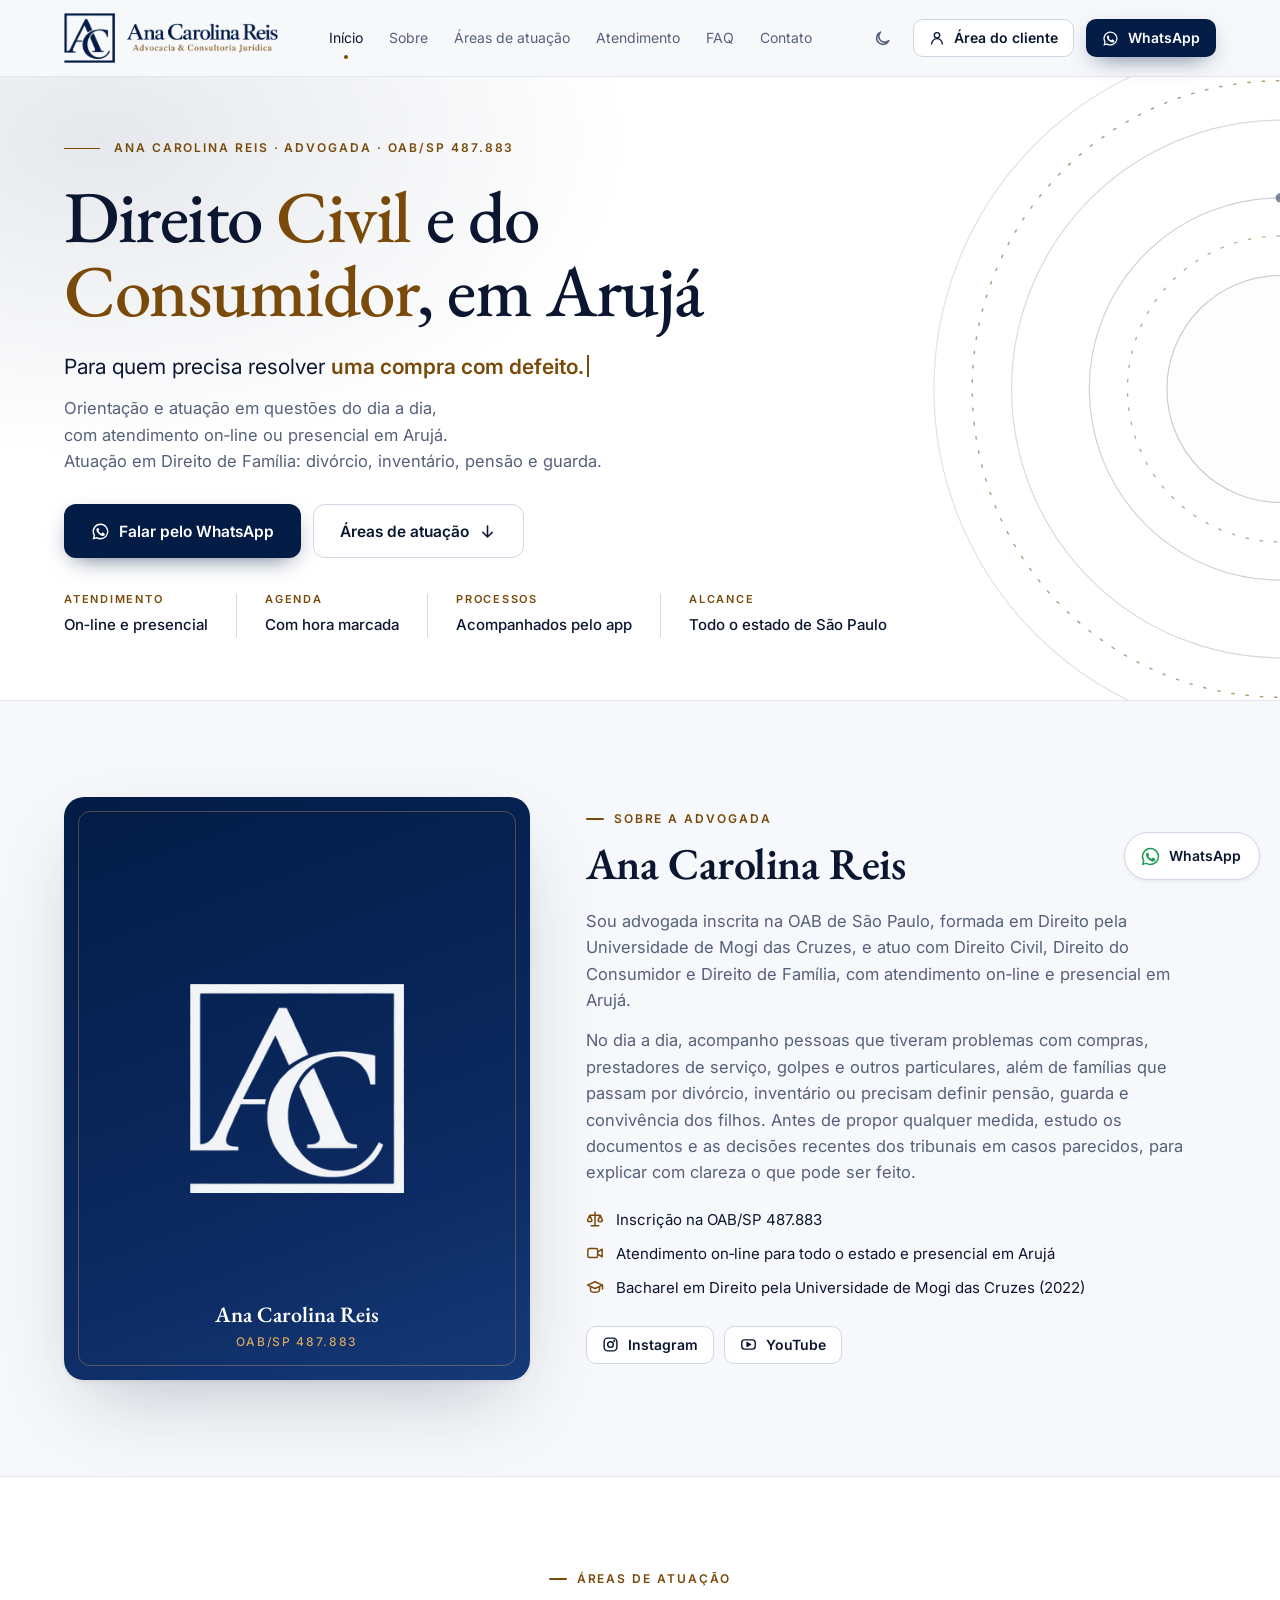
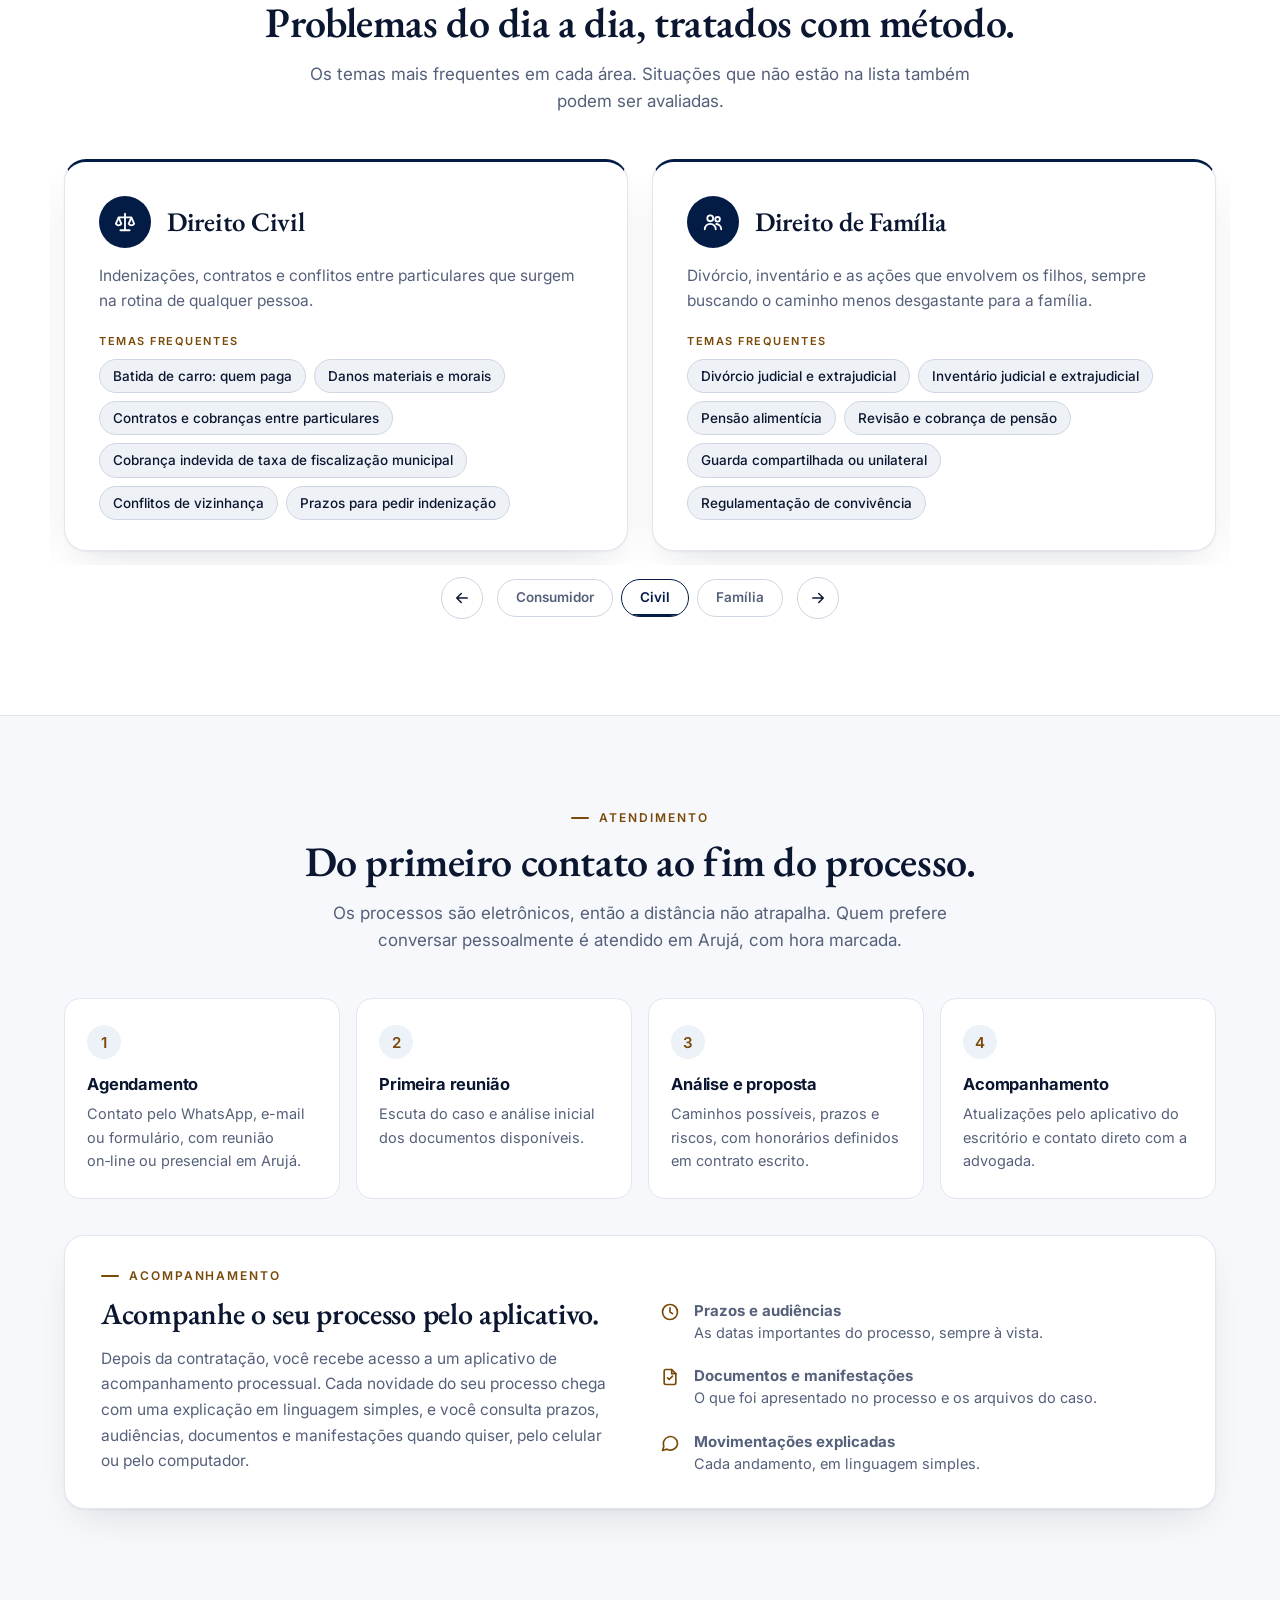
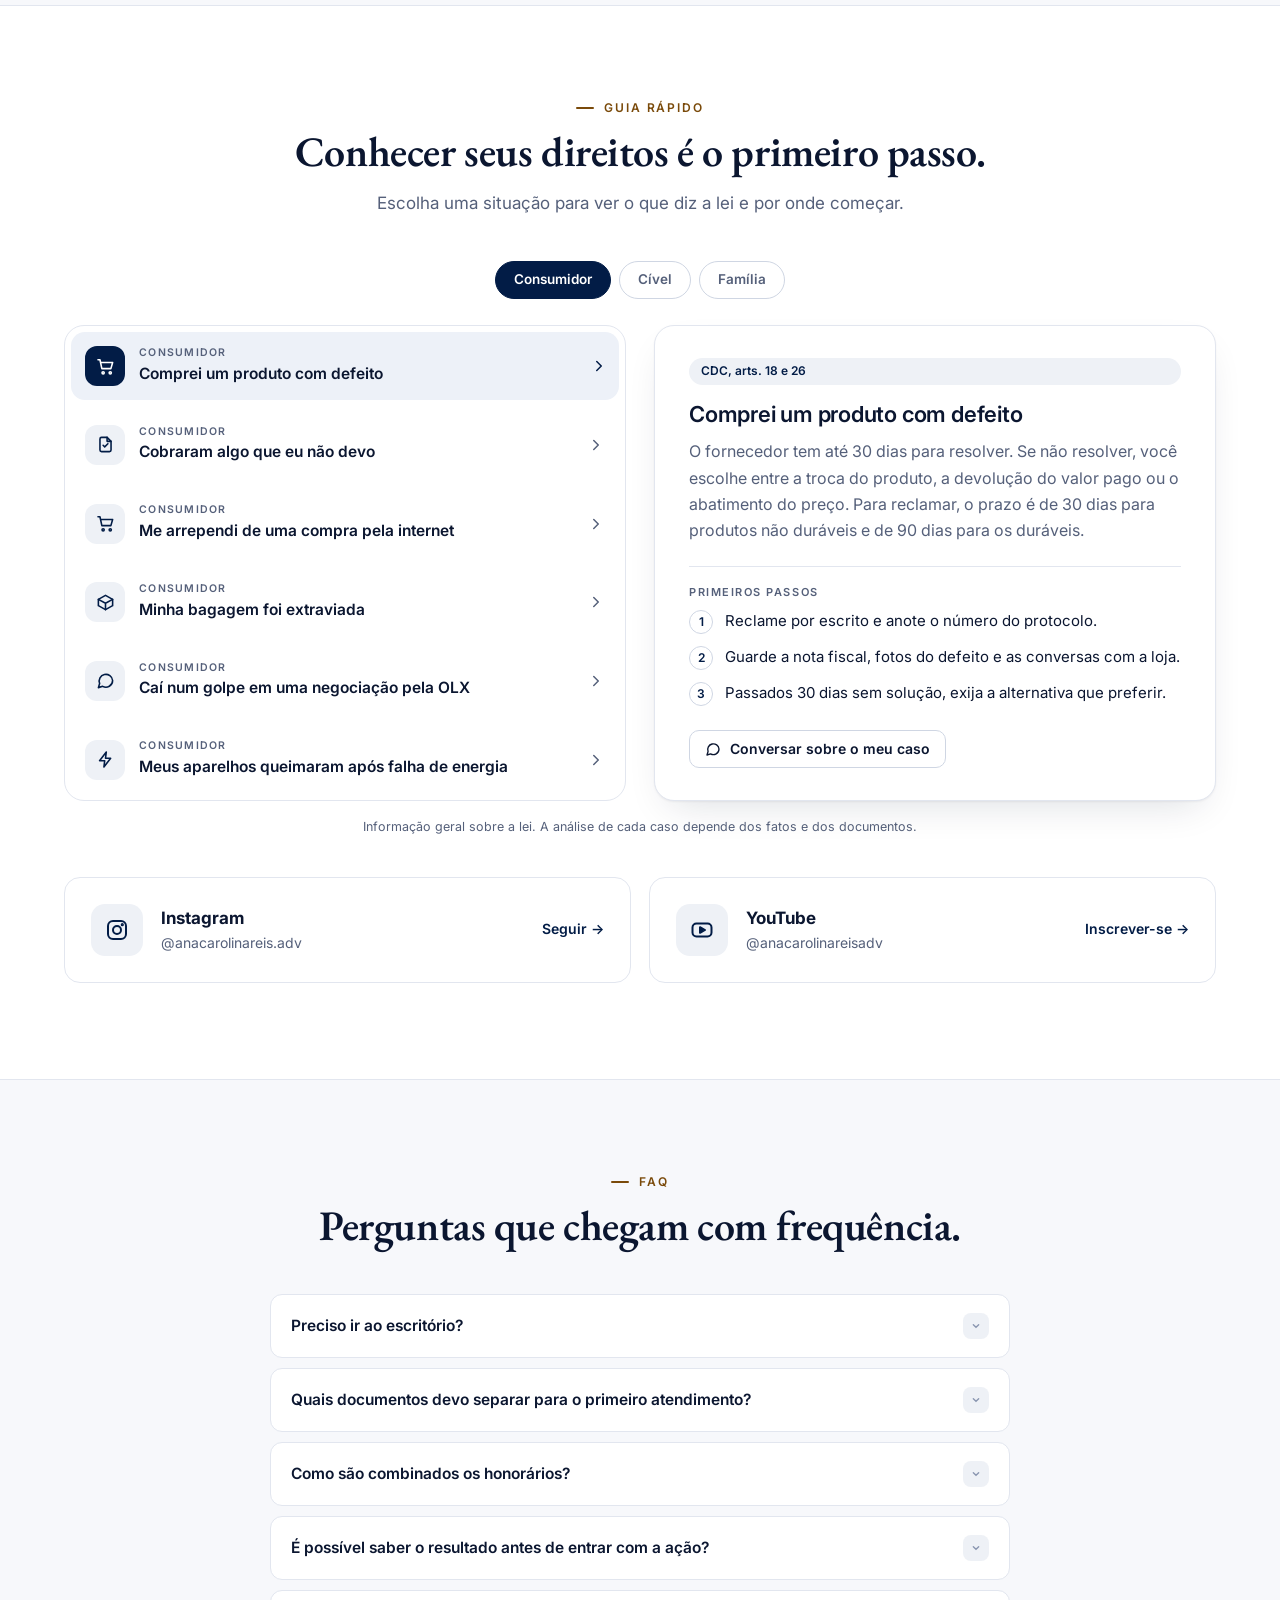
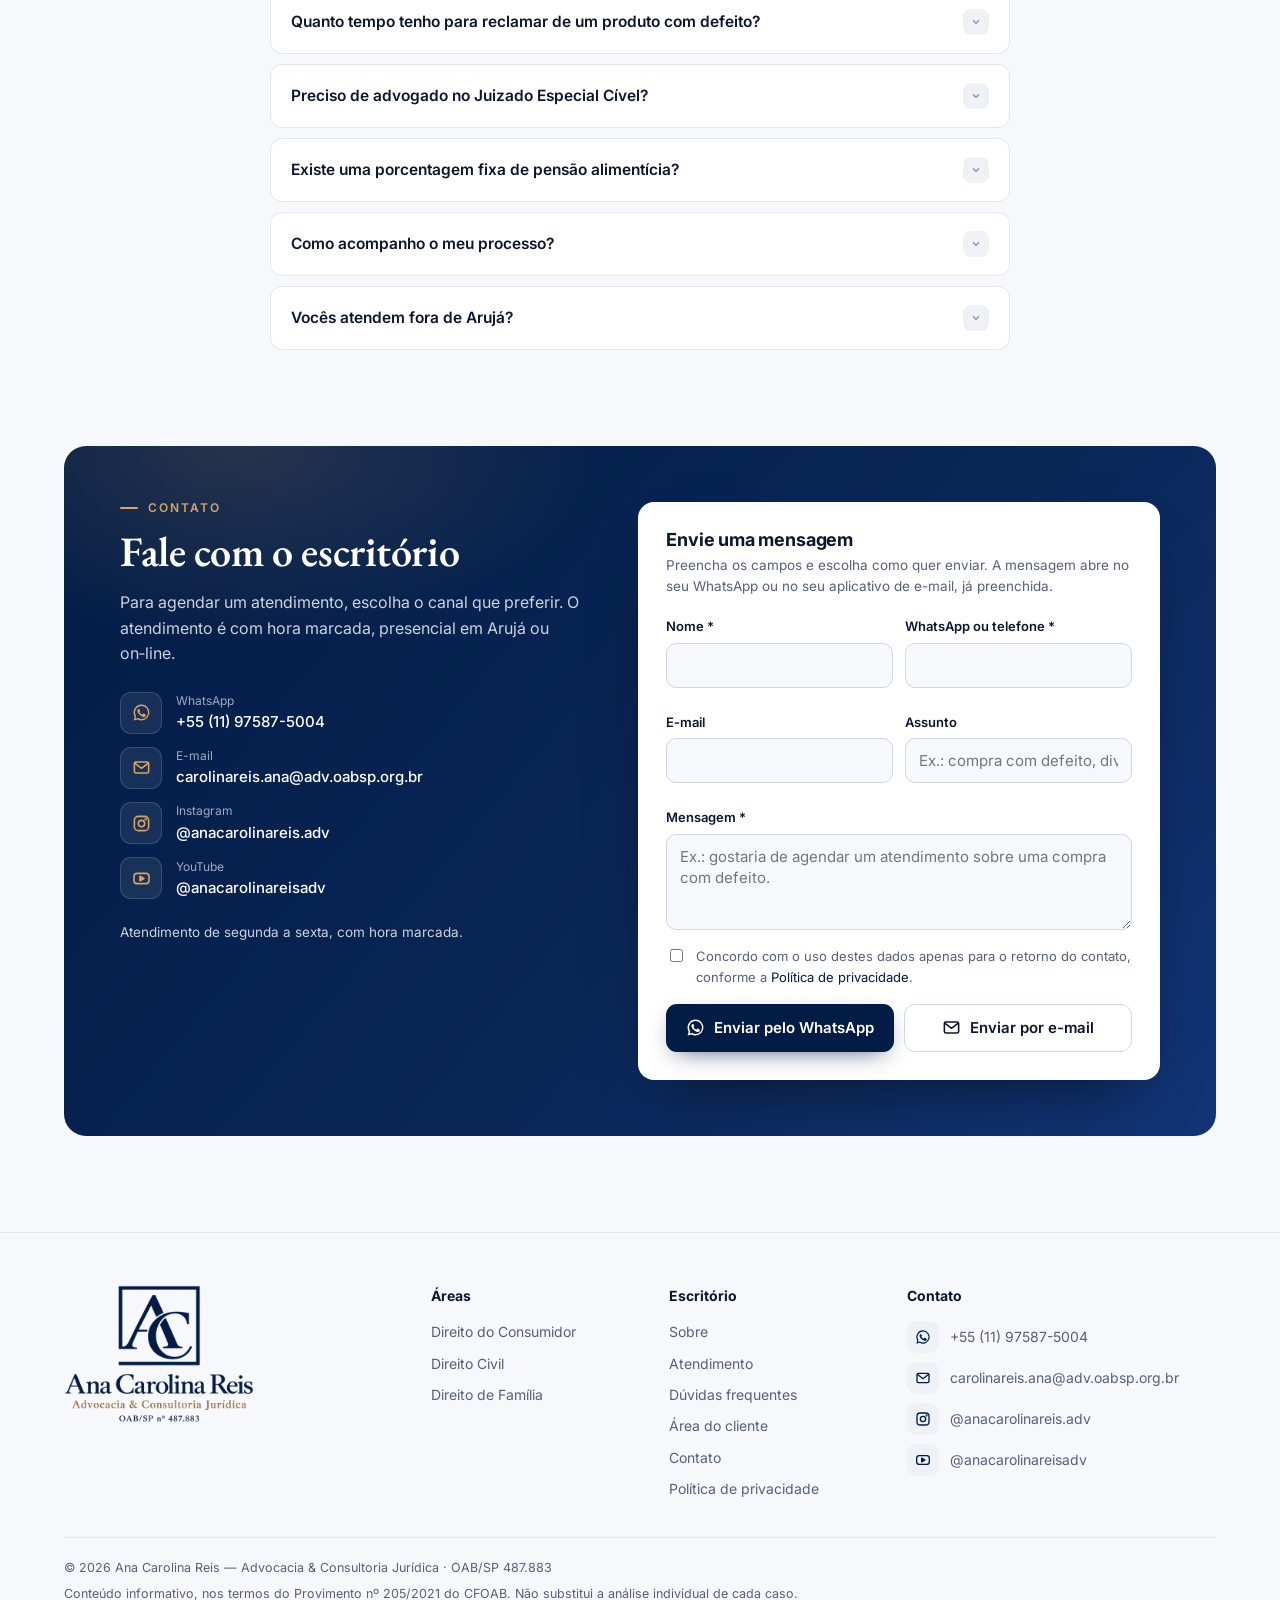
==== commit 2b214ad1: "v18: área do cliente (painel), navegação no celular e domínio canônico (desktop inalterado)" ====
--- a/index.html
+++ b/index.html
@@ -1 +1 @@
-<!doctype html><html lang="pt-BR"><head><meta charset="utf-8"><meta name="viewport" content="width=device-width, initial-scale=1"><title>Advogada em Arujá/SP | Direito do Consumidor e Direito Civil — Ana Carolina Reis</title><meta name="description" content="Advogada em Arujá/SP (OAB/SP 487.883): Direito do Consumidor, Direito Civil e Direito de Família. Atendimento presencial em Arujá e on-line, com acompanhamento do processo pelo aplicativo."><link rel="canonical" href="https://carolinareis-anna.github.io/anacarolinareis-site/"><meta property="og:type" content="website"><meta property="og:locale" content="pt_BR"><meta property="og:site_name" content="Ana Carolina Reis — Advocacia & Consultoria Jurídica"><meta property="og:title" content="Advogada em Arujá/SP | Direito do Consumidor e Direito Civil — Ana Carolina Reis"><meta property="og:description" content="Advogada em Arujá/SP (OAB/SP 487.883): Direito do Consumidor, Direito Civil e Direito de Família. Atendimento presencial em Arujá e on-line, com acompanhamento do processo pelo aplicativo."><meta property="og:url" content="https://carolinareis-anna.github.io/anacarolinareis-site/"><meta property="og:image" content="https://carolinareis-anna.github.io/anacarolinareis-site/og-image.jpg"><meta name="theme-color" content="#021c46"><link rel="icon" href="favicon.png" type="image/png"><link rel="apple-touch-icon" href="apple-touch-icon.png"><script>(function(){try{var t=sessionStorage.getItem("acr-tema");if(t==="dark"||t==="light")document.documentElement.dataset.theme=t}catch(e){}})()</script><link rel="preconnect" href="https://fonts.googleapis.com"><link rel="preconnect" href="https://fonts.gstatic.com" crossorigin><link rel="stylesheet" href="https://fonts.googleapis.com/css2?family=EB+Garamond:ital,wght@0,500;0,600;1,500&family=Inter:wght@400;500;600;700&display=swap"><link rel="stylesheet" href="site.css?v=a55eef5d"><script type="application/ld+json">[{"@context": "https://schema.org", "@type": "LegalService", "name": "Ana Carolina Reis — Advocacia & Consultoria Jurídica", "url": "https://carolinareis-anna.github.io/anacarolinareis-site/", "logo": "https://carolinareis-anna.github.io/anacarolinareis-site/logo-ac.png", "image": "https://carolinareis-anna.github.io/anacarolinareis-site/og-image.jpg", "email": "carolinareis.ana@adv.oabsp.org.br", "telephone": "+5511975875004", "areaServed": ["Arujá", "Santa Isabel", "Itaquaquecetuba", "Mogi das Cruzes", "Guarulhos", "São Paulo"], "address": {"@type": "PostalAddress", "addressLocality": "Arujá", "addressRegion": "SP", "addressCountry": "BR"}, "knowsAbout": ["Direito do Consumidor", "Direito Civil", "Direito de Família"], "founder": {"@type": "Person", "name": "Ana Carolina Reis"}, "priceRange": "Sob consulta", "sameAs": ["https://www.instagram.com/anacarolinareis.adv/", "https://www.youtube.com/@anacarolinareisadv"]}, {"@context": "https://schema.org", "@type": "Person", "name": "Ana Carolina Reis", "jobTitle": "Advogada", "url": "https://carolinareis-anna.github.io/anacarolinareis-site/#sobre", "identifier": "OAB/SP 487.883", "worksFor": {"@type": "LegalService", "name": "Ana Carolina Reis — Advocacia & Consultoria Jurídica"}, "alumniOf": {"@type": "CollegeOrUniversity", "name": "Universidade de Mogi das Cruzes", "sameAs": "https://www.umc.br"}, "hasCredential": [{"@type": "EducationalOccupationalCredential", "credentialCategory": "degree", "name": "Bacharelado em Direito", "dateCreated": "2022", "recognizedBy": {"@type": "CollegeOrUniversity", "name": "Universidade de Mogi das Cruzes"}}, {"@type": "EducationalOccupationalCredential", "credentialCategory": "license", "name": "OAB/SP 487.883", "recognizedBy": {"@type": "Organization", "name": "Ordem dos Advogados do Brasil, Seção de São Paulo"}}], "knowsAbout": ["Direito do Consumidor", "Direito Civil", "Direito de Família", "Divórcio", "Inventário", "Indenização por danos materiais e morais", "Pensão alimentícia", "Guarda e convivência"], "sameAs": ["https://www.instagram.com/anacarolinareis.adv/", "https://www.youtube.com/@anacarolinareisadv"]}, {"@context": "https://schema.org", "@type": "FAQPage", "mainEntity": [{"@type": "Question", "name": "Preciso ir ao escritório?", "acceptedAnswer": {"@type": "Answer", "text": "Não necessariamente. A conversa pode ser por vídeo, os documentos podem ser enviados em formato digital e os processos são eletrônicos. Quem prefere o atendimento pessoal é recebido em Arujá, com hora marcada."}}, {"@type": "Question", "name": "Quais documentos devo separar para o primeiro atendimento?", "acceptedAnswer": {"@type": "Answer", "text": "Documento pessoal com foto e tudo o que se relaciona com o problema: contratos, notas fiscais, faturas, extratos, protocolos de atendimento, conversas e fotos. Em questões de pensão e guarda, a certidão de nascimento dos filhos e os comprovantes de despesas. Se faltar algo, a lista é ajustada na conversa."}}, {"@type": "Question", "name": "Como são combinados os honorários?", "acceptedAnswer": {"@type": "Answer", "text": "Depois da análise do caso, a proposta de honorários é apresentada e combinada por escrito, em contrato, antes do início do trabalho. O valor considera a complexidade de cada situação e observa a Tabela de Honorários da OAB/SP."}}, {"@type": "Question", "name": "É possível saber o resultado antes de entrar com a ação?", "acceptedAnswer": {"@type": "Answer", "text": "Nenhum advogado pode prometer resultado: a decisão depende das provas e do entendimento do juiz. O que dá para fazer antes é avaliar a situação com cuidado, mostrar o que os tribunais têm decidido em casos parecidos e explicar os riscos, para que a decisão de seguir seja sua e bem informada."}}, {"@type": "Question", "name": "Quanto tempo tenho para reclamar de um produto com defeito?", "acceptedAnswer": {"@type": "Answer", "text": "O Código de Defesa do Consumidor (art. 26) dá  30 dias  para produtos não duráveis e  90 dias  para duráveis, contados da entrega. Se o defeito é oculto, o prazo começa quando ele aparece. A reclamação comprovada ao fornecedor suspende o prazo até a resposta negativa."}}, {"@type": "Question", "name": "Preciso de advogado no Juizado Especial Cível?", "acceptedAnswer": {"@type": "Answer", "text": "Nas causas de até 20 salários mínimos, a Lei nº 9.099/1995 (art. 9º) permite entrar sem advogado. Acima disso, até o limite de 40 salários mínimos, a presença de advogado é obrigatória, e também para recorrer da sentença."}}, {"@type": "Question", "name": "Existe uma porcentagem fixa de pensão alimentícia?", "acceptedAnswer": {"@type": "Answer", "text": "Não. A lei não fixa percentual. O valor é definido pela necessidade de quem recebe e pela possibilidade de quem paga (Código Civil, art. 1.694, § 1º). Os “30%” que circulam por aí são uma referência comum, não uma regra."}}, {"@type": "Question", "name": "Como acompanho o meu processo?", "acceptedAnswer": {"@type": "Answer", "text": "Por aplicativo, no celular ou no computador. Depois da contratação, o escritório libera o seu acesso e você consulta quando quiser os prazos, os documentos, as manifestações e as movimentações do processo, explicadas em linguagem simples. O passo a passo do primeiro acesso está na  Área do cliente ."}}, {"@type": "Question", "name": "Vocês atendem fora de Arujá?", "acceptedAnswer": {"@type": "Answer", "text": "Sim. O atendimento on-line alcança todo o estado de São Paulo, e os processos são eletrônicos. Quem prefere conversar pessoalmente é recebido em Arujá, com hora marcada."}}]}]</script></head><body><a class="skip" href="#conteudo">Pular para o conteúdo</a><header class="top"><div class="wrap"><a class="brand brand-h" href="./#inicio" aria-label="Ana Carolina Reis, Advocacia &amp; Consultoria Jurídica, início"><img class="mark-l" src="logo-h2.png" alt="" width="214" height="50"><img class="mark-d" src="logo-h2-claro.png" alt="" width="214" height="50"></a><nav class="nav" aria-label="Principal"><a href="./#inicio">Início</a><a href="./#sobre">Sobre</a><a href="./#areas">Áreas de atuação</a><a href="./#atendimento">Atendimento</a><a href="./#faq">FAQ</a><a href="./#contato">Contato</a><a class="nav-cli" href="area-do-cliente">Área do cliente</a></nav><div class="top-r"><button class="icon-btn" type="button" data-theme-toggle aria-label="Alternar tema claro ou escuro"><svg viewBox="0 0 24 24" fill="none" stroke="currentColor" stroke-width="2" stroke-linecap="round" stroke-linejoin="round" aria-hidden="true" class="i-moon"><path d="M20 14.5A8 8 0 1 1 9.5 4a6.5 6.5 0 0 0 10.5 10.5z"/></svg><svg viewBox="0 0 24 24" fill="none" stroke="currentColor" stroke-width="2" stroke-linecap="round" stroke-linejoin="round" aria-hidden="true" class="i-sun"><circle cx="12" cy="12" r="4"/><path d="M12 2v2M12 20v2M4.9 4.9l1.4 1.4M17.7 17.7l1.4 1.4M2 12h2M20 12h2M4.9 19.1l1.4-1.4M17.7 6.3l1.4-1.4"/></svg></button><a class="btn btn-g btn-sm cli-btn" href="area-do-cliente"><svg viewBox="0 0 24 24" fill="none" stroke="currentColor" stroke-width="2" stroke-linecap="round" stroke-linejoin="round" aria-hidden="true"><circle cx="12" cy="8" r="4"/><path d="M4 21c0-4.4 3.6-8 8-8s8 3.6 8 8"/></svg><span class="lbl">Área do cliente</span></a><a class="btn btn-p btn-sm" href="https://wa.me/5511975875004?s=p" target="_blank" rel="noopener"><svg viewBox="0 0 24 24" fill="currentColor" aria-hidden="true"><path d="M12 2a10 10 0 0 0-8.6 15.1L2 22l5-1.3A10 10 0 1 0 12 2zm0 18.2a8.2 8.2 0 0 1-4.2-1.2l-.3-.2-3 .8.8-2.9-.2-.3A8.2 8.2 0 1 1 12 20.2zm4.5-6.1c-.2-.1-1.5-.7-1.7-.8-.2-.1-.4-.1-.6.1l-.8 1c-.1.2-.3.2-.5.1a6.7 6.7 0 0 1-3.3-2.9c-.2-.4.2-.4.7-1.3.1-.2 0-.3 0-.4l-.8-1.8c-.2-.5-.4-.4-.6-.4h-.5a1 1 0 0 0-.7.3 3 3 0 0 0-.9 2.2 5.2 5.2 0 0 0 1.1 2.8 11.9 11.9 0 0 0 4.6 4c1.7.7 2.4.8 3.2.7.5-.1 1.5-.6 1.7-1.2.2-.6.2-1.1.2-1.2-.1-.1-.3-.2-.5-.3z"/></svg><span class="lbl">WhatsApp</span></a><button class="icon-btn menu-btn" type="button" data-menu aria-label="Abrir menu" aria-expanded="false"><svg viewBox="0 0 24 24" fill="none" stroke="currentColor" stroke-width="2" stroke-linecap="round" stroke-linejoin="round" aria-hidden="true"><path d="M4 7h16M4 12h16M4 17h16"/></svg></button></div></div></header><main id="conteudo"><section class="hx" id="inicio"><div class="hx-bg" aria-hidden="true"></div><svg class="hx-geo" viewBox="0 0 600 600" aria-hidden="true"><g class="rings"><circle cx="300" cy="300" r="290"/><circle cx="300" cy="300" r="225"/><circle cx="300" cy="300" r="160"/><circle cx="300" cy="300" r="95"/></g><circle class="dash" cx="300" cy="300" r="258"/><circle class="dash d2" cx="300" cy="300" r="128"/><g class="orb"><circle cx="300" cy="10" r="6"/></g><g class="orb o2"><circle cx="300" cy="140" r="4"/></g></svg><div class="wrap"><div class="hx-l"><span class="hx-eye a1"><span><span class="nm">Ana Carolina Reis · </span>Advogada · OAB/SP 487.883</span></span><h1 class="a2" data-fit>Direito <span class="hl">Civil</span> e do<br><span class="hx-l2"><span class="hl">Consumidor</span>, em <span data-cidade>Arujá</span></span></h1><p class="hx-type a3"><span class="sr">Para quem precisa resolver problemas com compras, cobranças, golpes, voos e indenizações.</span><span aria-hidden="true">Para quem precisa resolver <span class="tw" data-frases="uma compra com defeito.|uma cobrança indevida.|um golpe pelo Pix.|uma batida de carro.|um voo cancelado.|um nome negativado.">uma compra com defeito.</span><span class="caret"></span></span></p><p class="hx-lead a3"><span>Orientação e atuação em questões do dia a dia,</span> <span>com atendimento on‑line ou presencial em Arujá.</span> <span>Atuação em Direito de Família: divórcio, inventário, pensão e guarda.</span></p><div class="cta a4"><a class="btn btn-p btn-lg" href="https://wa.me/5511975875004?s=p" target="_blank" rel="noopener"><svg viewBox="0 0 24 24" fill="currentColor" aria-hidden="true"><path d="M12 2a10 10 0 0 0-8.6 15.1L2 22l5-1.3A10 10 0 1 0 12 2zm0 18.2a8.2 8.2 0 0 1-4.2-1.2l-.3-.2-3 .8.8-2.9-.2-.3A8.2 8.2 0 1 1 12 20.2zm4.5-6.1c-.2-.1-1.5-.7-1.7-.8-.2-.1-.4-.1-.6.1l-.8 1c-.1.2-.3.2-.5.1a6.7 6.7 0 0 1-3.3-2.9c-.2-.4.2-.4.7-1.3.1-.2 0-.3 0-.4l-.8-1.8c-.2-.5-.4-.4-.6-.4h-.5a1 1 0 0 0-.7.3 3 3 0 0 0-.9 2.2 5.2 5.2 0 0 0 1.1 2.8 11.9 11.9 0 0 0 4.6 4c1.7.7 2.4.8 3.2.7.5-.1 1.5-.6 1.7-1.2.2-.6.2-1.1.2-1.2-.1-.1-.3-.2-.5-.3z"/></svg>Falar pelo WhatsApp</a><a class="btn btn-g btn-lg" href="#areas">Áreas de atuação<svg viewBox="0 0 24 24" fill="none" stroke="currentColor" stroke-width="2" stroke-linecap="round" stroke-linejoin="round" aria-hidden="true"><path d="M12 5v14M6 13l6 6 6-6"/></svg></a></div><dl class="hx-facts a4"><div><dt>Atendimento</dt><dd>On‑line e presencial</dd></div><div><dt>Agenda</dt><dd>Com hora marcada</dd></div><div><dt>Processos</dt><dd><span class="only-d">Acompanhados pelo app</span><span class="only-m">Pelo aplicativo</span></dd></div><div><dt>Alcance</dt><dd><span class="only-d">Todo o estado de São Paulo</span><span class="only-m">Todo o estado de SP</span></dd></div></dl></div></div></section><section class="sec" id="sobre"><div class="wrap about"><figure class="portrait rv" style="margin:0"><img src="logo-ac-claro.png" alt="Monograma AC de Ana Carolina Reis" width="246" height="240"><figcaption>Ana Carolina Reis<small>OAB/SP 487.883</small></figcaption></figure><div class="rv"><span class="eyebrow">Sobre a advogada</span><h2>Ana Carolina Reis</h2><p>Sou advogada inscrita na OAB de São Paulo, formada em Direito pela Universidade de Mogi das Cruzes, e atuo com Direito Civil, Direito do Consumidor e Direito de Família, com atendimento on‑line e presencial em Arujá.</p><p>No dia a dia, acompanho pessoas que tiveram problemas com compras, prestadores de serviço, golpes e outros particulares, além de famílias que passam por divórcio, inventário ou precisam definir pensão, guarda e convivência dos filhos. Antes de propor qualquer medida, estudo os documentos e as decisões recentes dos tribunais em casos parecidos, para explicar com clareza o que pode ser feito.</p><ul class="facts"><li><svg viewBox="0 0 24 24" fill="none" stroke="currentColor" stroke-width="2" stroke-linecap="round" stroke-linejoin="round" aria-hidden="true"><path d="M12 3v18M7 21h10M5 7h14M5 7l-3 7a3.5 3.5 0 0 0 6 0zM19 7l-3 7a3.5 3.5 0 0 0 6 0z"/></svg><span>Inscrição na OAB/SP 487.883</span></li><li><svg viewBox="0 0 24 24" fill="none" stroke="currentColor" stroke-width="2" stroke-linecap="round" stroke-linejoin="round" aria-hidden="true"><rect x="2.5" y="6" width="13" height="12" rx="2"/><path d="m15.5 10.5 6-3.5v10l-6-3.5"/></svg><span>Atendimento on‑line para todo o estado e presencial em Arujá</span></li><li><svg viewBox="0 0 24 24" fill="none" stroke="currentColor" stroke-width="2" stroke-linecap="round" stroke-linejoin="round" aria-hidden="true"><path d="M2 9.5 12 5l10 4.5L12 14z"/><path d="M6 11.5v4.5c0 1.5 2.7 3 6 3s6-1.5 6-3v-4.5M22 9.5v5"/></svg><span>Bacharel em Direito pela Universidade de Mogi das Cruzes (2022)</span></li></ul><div class="row"><a class="btn btn-g btn-sm" href="https://www.instagram.com/anacarolinareis.adv/" target="_blank" rel="noopener"><svg viewBox="0 0 24 24" fill="none" stroke="currentColor" stroke-width="2" stroke-linecap="round" stroke-linejoin="round" aria-hidden="true"><rect x="3" y="3" width="18" height="18" rx="5"/><circle cx="12" cy="12" r="4"/><circle cx="17.3" cy="6.7" r=".6" fill="currentColor"/></svg>Instagram</a><a class="btn btn-g btn-sm" href="https://www.youtube.com/@anacarolinareisadv" target="_blank" rel="noopener"><svg viewBox="0 0 24 24" fill="none" stroke="currentColor" stroke-width="2" stroke-linecap="round" stroke-linejoin="round" aria-hidden="true"><rect x="2.5" y="5.5" width="19" height="13" rx="4"/><path d="m10 9.2 5 2.8-5 2.8z" fill="currentColor"/></svg>YouTube</a></div></div></div></section><section class="sec sec-alt" id="areas"><div class="wrap"><div class="sec-h c rv"><span class="eyebrow">Áreas de atuação</span><h2>Problemas do dia a dia, tratados com método.</h2><p>Os temas mais frequentes em cada área. Situações que não estão na lista também podem ser avaliadas.</p></div><div class="car rv" data-car aria-roledescription="carrossel" aria-label="Áreas de atuação"><div class="car-vp"><div class="car-track"><article class="cs" data-i="0"><div class="cs-h"><span class="cs-ic"><svg viewBox="0 0 24 24" fill="none" stroke="currentColor" stroke-width="2" stroke-linecap="round" stroke-linejoin="round" aria-hidden="true"><circle cx="9" cy="20" r="1.4"/><circle cx="18" cy="20" r="1.4"/><path d="M2.5 3.5H5l2.4 11.2h11.4L21 7H6.2"/></svg></span><h3>Direito do Consumidor</h3></div><p>Problemas com compras, serviços e fornecedores, do conserto que não resolve à cobrança que não deveria existir.</p><span class="cs-lbl">Temas frequentes</span><ul class="cs-tags"><li><a href="produto-com-defeito">Produto com defeito</a></li><li><a href="direito-do-consumidor#compras">Compras pela internet</a></li><li><a href="direito-do-consumidor#cobranca">Cobrança indevida e nome negativado</a></li><li><a href="direito-do-consumidor#golpes">Golpes e fraudes em pagamentos</a></li><li><a href="direito-do-consumidor#voos">Voo cancelado e bagagem extraviada</a></li><li><a href="direito-do-consumidor#servicos">Energia, internet e telefonia</a></li></ul></article><article class="cs" data-i="1"><div class="cs-h"><span class="cs-ic"><svg viewBox="0 0 24 24" fill="none" stroke="currentColor" stroke-width="2" stroke-linecap="round" stroke-linejoin="round" aria-hidden="true"><path d="M12 3v18M7 21h10M5 7h14M5 7l-3 7a3.5 3.5 0 0 0 6 0zM19 7l-3 7a3.5 3.5 0 0 0 6 0z"/></svg></span><h3>Direito Civil</h3></div><p>Indenizações, contratos e conflitos entre particulares que surgem na rotina de qualquer pessoa.</p><span class="cs-lbl">Temas frequentes</span><ul class="cs-tags"><li><a href="batida-de-carro-quem-paga">Batida de carro: quem paga</a></li><li><span>Danos materiais e morais</span></li><li><span>Contratos e cobranças entre particulares</span></li><li><span>Cobrança indevida de taxa de fiscalização municipal</span></li><li><span>Conflitos de vizinhança</span></li><li><a href="batida-de-carro-quem-paga">Prazos para pedir indenização</a></li></ul></article><article class="cs" data-i="2"><div class="cs-h"><span class="cs-ic"><svg viewBox="0 0 24 24" fill="none" stroke="currentColor" stroke-width="2" stroke-linecap="round" stroke-linejoin="round" aria-hidden="true"><circle cx="9" cy="8" r="3.2"/><path d="M3 20c0-3.3 2.7-6 6-6s6 2.7 6 6"/><circle cx="17" cy="9" r="2.5"/><path d="M15.5 14.2c3 .3 5.5 2.6 5.5 5.8"/></svg></span><h3>Direito de Família</h3></div><p>Divórcio, inventário e as ações que envolvem os filhos, sempre buscando o caminho menos desgastante para a família.</p><span class="cs-lbl">Temas frequentes</span><ul class="cs-tags"><li><span>Divórcio judicial e extrajudicial</span></li><li><span>Inventário judicial e extrajudicial</span></li><li><a href="pensao-alimenticia-aruja">Pensão alimentícia</a></li><li><a href="pensao-alimenticia-aruja#execucao">Revisão e cobrança de pensão</a></li><li><a href="guarda-e-convivencia">Guarda compartilhada ou unilateral</a></li><li><a href="guarda-e-convivencia#convivencia">Regulamentação de convivência</a></li></ul></article></div></div><div class="car-nav"><button class="car-arr" type="button" data-prev aria-label="Área anterior"><svg viewBox="0 0 24 24" fill="none" stroke="currentColor" stroke-width="2" stroke-linecap="round" stroke-linejoin="round" aria-hidden="true"><path d="M19 12H5M11 6l-6 6 6 6"/></svg></button><div class="car-dots"><button class="cs-dot" type="button" data-go="0" aria-label="Mostrar Direito do Consumidor" aria-current="true"><span>Consumidor</span><i></i></button><button class="cs-dot" type="button" data-go="1" aria-label="Mostrar Direito Civil"><span>Civil</span><i></i></button><button class="cs-dot" type="button" data-go="2" aria-label="Mostrar Direito de Família"><span>Família</span><i></i></button></div><button class="car-arr" type="button" data-next aria-label="Próxima área"><svg viewBox="0 0 24 24" fill="none" stroke="currentColor" stroke-width="2" stroke-linecap="round" stroke-linejoin="round" aria-hidden="true"><path d="M5 12h14M13 6l6 6-6 6"/></svg></button></div></div></div></section><section class="sec" id="atendimento"><div class="wrap"><div class="sec-h c rv"><span class="eyebrow">Atendimento</span><h2>Do primeiro contato ao fim do processo.</h2><p>Os processos são eletrônicos, então a distância não atrapalha. Quem prefere conversar pessoalmente é atendido em Arujá, com hora marcada.</p></div><div class="steps"><div class="step rv"><b>1</b><h3>Agendamento</h3><p>Contato pelo WhatsApp, e-mail ou formulário, com reunião on‑line ou presencial em Arujá.</p></div><div class="step rv"><b>2</b><h3>Primeira reunião</h3><p>Escuta do caso e análise inicial dos documentos disponíveis.</p></div><div class="step rv"><b>3</b><h3>Análise e proposta</h3><p>Caminhos possíveis, prazos e riscos, com honorários definidos em contrato escrito.</p></div><div class="step rv"><b>4</b><h3>Acompanhamento</h3><p>Atualizações pelo aplicativo do escritório e contato direto com a advogada.</p></div></div><div class="app-card rv"><div class="app-hd"><span class="eyebrow">Acompanhamento</span></div><div class="app-t"><h3>Acompanhe o seu processo pelo aplicativo.</h3><p>Depois da contratação, você recebe acesso a um aplicativo de acompanhamento processual. Cada novidade do seu processo chega com uma explicação em linguagem simples, e você consulta prazos, audiências, documentos e manifestações quando quiser, pelo celular ou pelo computador.</p></div><ul class="app-l"><li><svg viewBox="0 0 24 24" fill="none" stroke="currentColor" stroke-width="2" stroke-linecap="round" stroke-linejoin="round" aria-hidden="true"><circle cx="12" cy="12" r="9"/><path d="M12 7v5l3 2"/></svg><span><b>Prazos e audiências</b>As datas importantes do processo, sempre à vista.</span></li><li><svg viewBox="0 0 24 24" fill="none" stroke="currentColor" stroke-width="2" stroke-linecap="round" stroke-linejoin="round" aria-hidden="true"><path d="M14 3H7a2 2 0 0 0-2 2v14a2 2 0 0 0 2 2h10a2 2 0 0 0 2-2V8z"/><path d="M14 3v5h5M9 13l2 2 4-4"/></svg><span><b>Documentos e manifestações</b>O que foi apresentado no processo e os arquivos do caso.</span></li><li><svg viewBox="0 0 24 24" fill="none" stroke="currentColor" stroke-width="2" stroke-linecap="round" stroke-linejoin="round" aria-hidden="true"><path d="M21 12a8.5 8.5 0 0 1-12.6 7.4L3 21l1.6-5.2A8.5 8.5 0 1 1 21 12z"/></svg><span><b>Movimentações explicadas</b>Cada andamento, em linguagem simples.</span></li></ul></div></div></section><section class="sec sec-alt" id="guia"><div class="wrap"><div class="sec-h c rv"><span class="eyebrow">Guia rápido</span><h2>Conhecer seus direitos é o primeiro passo.</h2><p>Escolha uma situação para ver o que diz a lei e por onde começar.</p></div><div class="gx rv" data-guia><div class="gx-f" role="group" aria-label="Filtrar por área"><button type="button" class="gx-chip" data-f="consumidor" aria-pressed="true">Consumidor</button><button type="button" class="gx-chip" data-f="civel" aria-pressed="false">Cível</button><button type="button" class="gx-chip" data-f="familia" aria-pressed="false">Família</button></div><div class="gx-b"><ul class="gx-list"><li data-cat="consumidor"><button class="gx-q" type="button" data-g="0" aria-pressed="false"><span class="gx-ic"><svg viewBox="0 0 24 24" fill="none" stroke="currentColor" stroke-width="2" stroke-linecap="round" stroke-linejoin="round" aria-hidden="true"><circle cx="9" cy="20" r="1.4"/><circle cx="18" cy="20" r="1.4"/><path d="M2.5 3.5H5l2.4 11.2h11.4L21 7H6.2"/></svg></span><span class="gx-t"><small>Consumidor</small><b>Comprei um produto com defeito</b></span><svg viewBox="0 0 24 24" fill="none" stroke="currentColor" stroke-width="2" stroke-linecap="round" stroke-linejoin="round" aria-hidden="true" class="gx-ch"><path d="m9 6 6 6-6 6"/></svg></button></li><li data-cat="consumidor"><button class="gx-q" type="button" data-g="1" aria-pressed="false"><span class="gx-ic"><svg viewBox="0 0 24 24" fill="none" stroke="currentColor" stroke-width="2" stroke-linecap="round" stroke-linejoin="round" aria-hidden="true"><path d="M14 3H7a2 2 0 0 0-2 2v14a2 2 0 0 0 2 2h10a2 2 0 0 0 2-2V8z"/><path d="M14 3v5h5M9 13l2 2 4-4"/></svg></span><span class="gx-t"><small>Consumidor</small><b>Cobraram algo que eu não devo</b></span><svg viewBox="0 0 24 24" fill="none" stroke="currentColor" stroke-width="2" stroke-linecap="round" stroke-linejoin="round" aria-hidden="true" class="gx-ch"><path d="m9 6 6 6-6 6"/></svg></button></li><li data-cat="consumidor"><button class="gx-q" type="button" data-g="2" aria-pressed="false"><span class="gx-ic"><svg viewBox="0 0 24 24" fill="none" stroke="currentColor" stroke-width="2" stroke-linecap="round" stroke-linejoin="round" aria-hidden="true"><circle cx="9" cy="20" r="1.4"/><circle cx="18" cy="20" r="1.4"/><path d="M2.5 3.5H5l2.4 11.2h11.4L21 7H6.2"/></svg></span><span class="gx-t"><small>Consumidor</small><b>Me arrependi de uma compra pela internet</b></span><svg viewBox="0 0 24 24" fill="none" stroke="currentColor" stroke-width="2" stroke-linecap="round" stroke-linejoin="round" aria-hidden="true" class="gx-ch"><path d="m9 6 6 6-6 6"/></svg></button></li><li data-cat="consumidor"><button class="gx-q" type="button" data-g="3" aria-pressed="false"><span class="gx-ic"><svg viewBox="0 0 24 24" fill="none" stroke="currentColor" stroke-width="2" stroke-linecap="round" stroke-linejoin="round" aria-hidden="true"><path d="M21 8 12 3 3 8v8l9 5 9-5z"/><path d="M3 8l9 5 9-5M12 13v8"/></svg></span><span class="gx-t"><small>Consumidor</small><b>Minha bagagem foi extraviada</b></span><svg viewBox="0 0 24 24" fill="none" stroke="currentColor" stroke-width="2" stroke-linecap="round" stroke-linejoin="round" aria-hidden="true" class="gx-ch"><path d="m9 6 6 6-6 6"/></svg></button></li><li data-cat="consumidor"><button class="gx-q" type="button" data-g="4" aria-pressed="false"><span class="gx-ic"><svg viewBox="0 0 24 24" fill="none" stroke="currentColor" stroke-width="2" stroke-linecap="round" stroke-linejoin="round" aria-hidden="true"><path d="M21 12a8.5 8.5 0 0 1-12.6 7.4L3 21l1.6-5.2A8.5 8.5 0 1 1 21 12z"/></svg></span><span class="gx-t"><small>Consumidor</small><b>Caí num golpe em uma negociação pela OLX</b></span><svg viewBox="0 0 24 24" fill="none" stroke="currentColor" stroke-width="2" stroke-linecap="round" stroke-linejoin="round" aria-hidden="true" class="gx-ch"><path d="m9 6 6 6-6 6"/></svg></button></li><li data-cat="consumidor"><button class="gx-q" type="button" data-g="5" aria-pressed="false"><span class="gx-ic"><svg viewBox="0 0 24 24" fill="none" stroke="currentColor" stroke-width="2" stroke-linecap="round" stroke-linejoin="round" aria-hidden="true"><path d="M13 2.5 4.5 13.5H11l-1 8 8.5-11H12z"/></svg></span><span class="gx-t"><small>Consumidor</small><b>Meus aparelhos queimaram após falha de energia</b></span><svg viewBox="0 0 24 24" fill="none" stroke="currentColor" stroke-width="2" stroke-linecap="round" stroke-linejoin="round" aria-hidden="true" class="gx-ch"><path d="m9 6 6 6-6 6"/></svg></button></li><li data-cat="civel"><button class="gx-q" type="button" data-g="6" aria-pressed="false"><span class="gx-ic"><svg viewBox="0 0 24 24" fill="none" stroke="currentColor" stroke-width="2" stroke-linecap="round" stroke-linejoin="round" aria-hidden="true"><path d="M5 16V11l2-5h10l2 5v5"/><path d="M3 16h18v3H3zM5 11h14"/><circle cx="7.5" cy="16" r="1.5"/><circle cx="16.5" cy="16" r="1.5"/></svg></span><span class="gx-t"><small>Cível</small><b>Bateram no meu carro</b></span><svg viewBox="0 0 24 24" fill="none" stroke="currentColor" stroke-width="2" stroke-linecap="round" stroke-linejoin="round" aria-hidden="true" class="gx-ch"><path d="m9 6 6 6-6 6"/></svg></button></li><li data-cat="civel"><button class="gx-q" type="button" data-g="7" aria-pressed="false"><span class="gx-ic"><svg viewBox="0 0 24 24" fill="none" stroke="currentColor" stroke-width="2" stroke-linecap="round" stroke-linejoin="round" aria-hidden="true"><path d="M12 3v18M7 21h10M5 7h14M5 7l-3 7a3.5 3.5 0 0 0 6 0zM19 7l-3 7a3.5 3.5 0 0 0 6 0z"/></svg></span><span class="gx-t"><small>Cível</small><b>Cobrança indevida de taxa de fiscalização municipal</b></span><svg viewBox="0 0 24 24" fill="none" stroke="currentColor" stroke-width="2" stroke-linecap="round" stroke-linejoin="round" aria-hidden="true" class="gx-ch"><path d="m9 6 6 6-6 6"/></svg></button></li><li data-cat="civel"><button class="gx-q" type="button" data-g="8" aria-pressed="false"><span class="gx-ic"><svg viewBox="0 0 24 24" fill="none" stroke="currentColor" stroke-width="2" stroke-linecap="round" stroke-linejoin="round" aria-hidden="true"><path d="M3 11 12 4l9 7"/><path d="M5 10v10h14V10"/></svg></span><span class="gx-t"><small>Cível</small><b>O inquilino não paga o aluguel</b></span><svg viewBox="0 0 24 24" fill="none" stroke="currentColor" stroke-width="2" stroke-linecap="round" stroke-linejoin="round" aria-hidden="true" class="gx-ch"><path d="m9 6 6 6-6 6"/></svg></button></li><li data-cat="civel"><button class="gx-q" type="button" data-g="9" aria-pressed="false"><span class="gx-ic"><svg viewBox="0 0 24 24" fill="none" stroke="currentColor" stroke-width="2" stroke-linecap="round" stroke-linejoin="round" aria-hidden="true"><path d="M4 21V8l8-5 8 5v13"/><path d="M9 21v-6h6v6M9 10h.01M15 10h.01"/></svg></span><span class="gx-t"><small>Cível</small><b>A construtora atrasou a entrega do imóvel</b></span><svg viewBox="0 0 24 24" fill="none" stroke="currentColor" stroke-width="2" stroke-linecap="round" stroke-linejoin="round" aria-hidden="true" class="gx-ch"><path d="m9 6 6 6-6 6"/></svg></button></li><li data-cat="civel"><button class="gx-q" type="button" data-g="10" aria-pressed="false"><span class="gx-ic"><svg viewBox="0 0 24 24" fill="none" stroke="currentColor" stroke-width="2" stroke-linecap="round" stroke-linejoin="round" aria-hidden="true"><path d="M12 21s-7-6.2-7-11.5a7 7 0 0 1 14 0C19 14.8 12 21 12 21z"/><circle cx="12" cy="9.5" r="2.5"/></svg></span><span class="gx-t"><small>Cível</small><b>Comprei um imóvel e não tenho a escritura</b></span><svg viewBox="0 0 24 24" fill="none" stroke="currentColor" stroke-width="2" stroke-linecap="round" stroke-linejoin="round" aria-hidden="true" class="gx-ch"><path d="m9 6 6 6-6 6"/></svg></button></li><li data-cat="civel"><button class="gx-q" type="button" data-g="11" aria-pressed="false"><span class="gx-ic"><svg viewBox="0 0 24 24" fill="none" stroke="currentColor" stroke-width="2" stroke-linecap="round" stroke-linejoin="round" aria-hidden="true"><path d="M21 12a8.5 8.5 0 0 1-12.6 7.4L3 21l1.6-5.2A8.5 8.5 0 1 1 21 12z"/></svg></span><span class="gx-t"><small>Cível</small><b>Fui ofendido ou exposto nas redes sociais</b></span><svg viewBox="0 0 24 24" fill="none" stroke="currentColor" stroke-width="2" stroke-linecap="round" stroke-linejoin="round" aria-hidden="true" class="gx-ch"><path d="m9 6 6 6-6 6"/></svg></button></li><li data-cat="familia"><button class="gx-q" type="button" data-g="12" aria-pressed="false"><span class="gx-ic"><svg viewBox="0 0 24 24" fill="none" stroke="currentColor" stroke-width="2" stroke-linecap="round" stroke-linejoin="round" aria-hidden="true"><circle cx="9" cy="8" r="3.2"/><path d="M3 20c0-3.3 2.7-6 6-6s6 2.7 6 6"/><circle cx="17" cy="9" r="2.5"/><path d="M15.5 14.2c3 .3 5.5 2.6 5.5 5.8"/></svg></span><span class="gx-t"><small>Família</small><b>Quero me divorciar</b></span><svg viewBox="0 0 24 24" fill="none" stroke="currentColor" stroke-width="2" stroke-linecap="round" stroke-linejoin="round" aria-hidden="true" class="gx-ch"><path d="m9 6 6 6-6 6"/></svg></button></li><li data-cat="familia"><button class="gx-q" type="button" data-g="13" aria-pressed="false"><span class="gx-ic"><svg viewBox="0 0 24 24" fill="none" stroke="currentColor" stroke-width="2" stroke-linecap="round" stroke-linejoin="round" aria-hidden="true"><path d="M14 3H7a2 2 0 0 0-2 2v14a2 2 0 0 0 2 2h10a2 2 0 0 0 2-2V8z"/><path d="M14 3v5h5M9 13l2 2 4-4"/></svg></span><span class="gx-t"><small>Família</small><b>Alguém da família faleceu: e o inventário?</b></span><svg viewBox="0 0 24 24" fill="none" stroke="currentColor" stroke-width="2" stroke-linecap="round" stroke-linejoin="round" aria-hidden="true" class="gx-ch"><path d="m9 6 6 6-6 6"/></svg></button></li><li data-cat="familia"><button class="gx-q" type="button" data-g="14" aria-pressed="false"><span class="gx-ic"><svg viewBox="0 0 24 24" fill="none" stroke="currentColor" stroke-width="2" stroke-linecap="round" stroke-linejoin="round" aria-hidden="true"><circle cx="9" cy="8" r="3.2"/><path d="M3 20c0-3.3 2.7-6 6-6s6 2.7 6 6"/><circle cx="17" cy="9" r="2.5"/><path d="M15.5 14.2c3 .3 5.5 2.6 5.5 5.8"/></svg></span><span class="gx-t"><small>Família</small><b>União estável: formalizar ou encerrar</b></span><svg viewBox="0 0 24 24" fill="none" stroke="currentColor" stroke-width="2" stroke-linecap="round" stroke-linejoin="round" aria-hidden="true" class="gx-ch"><path d="m9 6 6 6-6 6"/></svg></button></li><li data-cat="familia"><button class="gx-q" type="button" data-g="15" aria-pressed="false"><span class="gx-ic"><svg viewBox="0 0 24 24" fill="none" stroke="currentColor" stroke-width="2" stroke-linecap="round" stroke-linejoin="round" aria-hidden="true"><circle cx="9" cy="8" r="3.2"/><path d="M3 20c0-3.3 2.7-6 6-6s6 2.7 6 6"/><circle cx="17" cy="9" r="2.5"/><path d="M15.5 14.2c3 .3 5.5 2.6 5.5 5.8"/></svg></span><span class="gx-t"><small>Família</small><b>Quero pedir pensão para meu filho</b></span><svg viewBox="0 0 24 24" fill="none" stroke="currentColor" stroke-width="2" stroke-linecap="round" stroke-linejoin="round" aria-hidden="true" class="gx-ch"><path d="m9 6 6 6-6 6"/></svg></button></li><li data-cat="familia"><button class="gx-q" type="button" data-g="16" aria-pressed="false"><span class="gx-ic"><svg viewBox="0 0 24 24" fill="none" stroke="currentColor" stroke-width="2" stroke-linecap="round" stroke-linejoin="round" aria-hidden="true"><path d="M12 3v18M7 21h10M5 7h14M5 7l-3 7a3.5 3.5 0 0 0 6 0zM19 7l-3 7a3.5 3.5 0 0 0 6 0z"/></svg></span><span class="gx-t"><small>Família</small><b>A pensão não cabe mais no orçamento</b></span><svg viewBox="0 0 24 24" fill="none" stroke="currentColor" stroke-width="2" stroke-linecap="round" stroke-linejoin="round" aria-hidden="true" class="gx-ch"><path d="m9 6 6 6-6 6"/></svg></button></li><li data-cat="familia"><button class="gx-q" type="button" data-g="17" aria-pressed="false"><span class="gx-ic"><svg viewBox="0 0 24 24" fill="none" stroke="currentColor" stroke-width="2" stroke-linecap="round" stroke-linejoin="round" aria-hidden="true"><path d="M3 11 12 4l9 7"/><path d="M5 10v10h14V10"/></svg></span><span class="gx-t"><small>Família</small><b>Guarda e convivência dos filhos</b></span><svg viewBox="0 0 24 24" fill="none" stroke="currentColor" stroke-width="2" stroke-linecap="round" stroke-linejoin="round" aria-hidden="true" class="gx-ch"><path d="m9 6 6 6-6 6"/></svg></button></li></ul><div class="gx-panel" aria-live="polite"></div></div></div><template id="gq-t0"><span class="gx-ref">CDC, arts. 18 e 26</span><h3>Comprei um produto com defeito</h3><p class="gx-txt">O fornecedor tem até 30 dias para resolver. Se não resolver, você escolhe entre a troca do produto, a devolução do valor pago ou o abatimento do preço. Para reclamar, o prazo é de 30 dias para produtos não duráveis e de 90 dias para os duráveis.</p><div class="gx-steps"><span class="gx-h">Primeiros passos</span><ol><li>Reclame por escrito e anote o número do protocolo.</li><li>Guarde a nota fiscal, fotos do defeito e as conversas com a loja.</li><li>Passados 30 dias sem solução, exija a alternativa que preferir.</li></ol></div><a class="btn btn-g btn-sm gx-cta" href="#contato" data-assunto="Comprei um produto com defeito"><svg viewBox="0 0 24 24" fill="none" stroke="currentColor" stroke-width="2" stroke-linecap="round" stroke-linejoin="round" aria-hidden="true"><path d="M21 12a8.5 8.5 0 0 1-12.6 7.4L3 21l1.6-5.2A8.5 8.5 0 1 1 21 12z"/></svg>Conversar sobre o meu caso</a></template><template id="gq-t1"><span class="gx-ref">CDC, art. 42, parágrafo único · art. 43, § 2º</span><h3>Cobraram algo que eu não devo</h3><p class="gx-txt">Quem paga uma cobrança indevida tem direito à devolução em dobro do que pagou a mais, salvo engano justificável. A inclusão do nome em cadastro de inadimplentes deve ser comunicada por escrito antes.</p><div class="gx-steps"><span class="gx-h">Primeiros passos</span><ol><li>Peça por escrito a origem da cobrança e guarde o protocolo.</li><li>Reúna faturas, comprovantes de pagamento e conversas.</li><li>Consulte se o seu nome foi incluído no Serasa ou no SPC.</li></ol></div><a class="btn btn-g btn-sm gx-cta" href="#contato" data-assunto="Cobraram algo que eu não devo"><svg viewBox="0 0 24 24" fill="none" stroke="currentColor" stroke-width="2" stroke-linecap="round" stroke-linejoin="round" aria-hidden="true"><path d="M21 12a8.5 8.5 0 0 1-12.6 7.4L3 21l1.6-5.2A8.5 8.5 0 1 1 21 12z"/></svg>Conversar sobre o meu caso</a></template><template id="gq-t2"><span class="gx-ref">CDC, art. 49</span><h3>Me arrependi de uma compra pela internet</h3><p class="gx-txt">Em compras feitas fora da loja física, como pela internet ou por telefone, você pode desistir em até 7 dias, contados da assinatura do contrato ou do recebimento do produto, com devolução integral do valor pago.</p><div class="gx-steps"><span class="gx-h">Primeiros passos</span><ol><li>Comunique a desistência por escrito dentro dos 7 dias.</li><li>Guarde o comprovante da compra e a data de recebimento.</li><li>Devolva o produto conforme as instruções da loja.</li></ol></div><a class="btn btn-g btn-sm gx-cta" href="#contato" data-assunto="Me arrependi de uma compra pela internet"><svg viewBox="0 0 24 24" fill="none" stroke="currentColor" stroke-width="2" stroke-linecap="round" stroke-linejoin="round" aria-hidden="true"><path d="M21 12a8.5 8.5 0 0 1-12.6 7.4L3 21l1.6-5.2A8.5 8.5 0 1 1 21 12z"/></svg>Conversar sobre o meu caso</a></template><template id="gq-t3"><span class="gx-ref">Resolução ANAC nº 400/2016, art. 32</span><h3>Minha bagagem foi extraviada</h3><p class="gx-txt">A companhia aérea deve devolver a bagagem em até 7 dias, em voos nacionais, ou em até 21 dias, em voos internacionais. Se não localizar nesse prazo, deve indenizar o passageiro em até 7 dias.</p><div class="gx-steps"><span class="gx-h">Primeiros passos</span><ol><li>Antes de sair do aeroporto, registre o extravio no balcão da companhia.</li><li>Guarde o comprovante de despacho e as notas do que precisou comprar.</li><li>Acompanhe o prazo e cobre a indenização por escrito.</li></ol></div><a class="btn btn-g btn-sm gx-cta" href="#contato" data-assunto="Minha bagagem foi extraviada"><svg viewBox="0 0 24 24" fill="none" stroke="currentColor" stroke-width="2" stroke-linecap="round" stroke-linejoin="round" aria-hidden="true"><path d="M21 12a8.5 8.5 0 0 1-12.6 7.4L3 21l1.6-5.2A8.5 8.5 0 1 1 21 12z"/></svg>Conversar sobre o meu caso</a></template><template id="gq-t4"><span class="gx-ref">CDC, art. 14</span><h3>Caí num golpe em uma negociação pela OLX</h3><p class="gx-txt">A plataforma pode responder quando o golpe se aproveita de falhas no próprio serviço, por exemplo quando toda a negociação aconteceu pelo chat dela ou com pagamento intermediado por ela. Os tribunais analisam caso a caso.</p><div class="gx-steps"><span class="gx-h">Primeiros passos</span><ol><li>Registre um boletim de ocorrência.</li><li>Salve as conversas do chat da plataforma e os dados do anúncio.</li><li>Comunique a plataforma pelos canais oficiais e guarde o protocolo.</li></ol></div><a class="btn btn-g btn-sm gx-cta" href="#contato" data-assunto="Caí num golpe em uma negociação pela OLX"><svg viewBox="0 0 24 24" fill="none" stroke="currentColor" stroke-width="2" stroke-linecap="round" stroke-linejoin="round" aria-hidden="true"><path d="M21 12a8.5 8.5 0 0 1-12.6 7.4L3 21l1.6-5.2A8.5 8.5 0 1 1 21 12z"/></svg>Conversar sobre o meu caso</a></template><template id="gq-t5"><span class="gx-ref">Resolução ANEEL nº 1.000/2021, art. 602 · CDC, art. 14</span><h3>Meus aparelhos queimaram após falha de energia</h3><p class="gx-txt">A distribuidora de energia responde pelos danos causados por falhas no fornecimento, como oscilações e quedas. O pedido de ressarcimento pode ser feito em até 5 anos; se for feito em até 90 dias, o procedimento é simplificado.</p><div class="gx-steps"><span class="gx-h">Primeiros passos</span><ol><li>Peça o ressarcimento à distribuidora e anote o protocolo.</li><li>Não descarte o aparelho e guarde laudos e orçamentos de conserto.</li><li>Se o pedido for negado, a recusa pode ser levada ao Procon ou à Justiça.</li></ol></div><a class="btn btn-g btn-sm gx-cta" href="#contato" data-assunto="Meus aparelhos queimaram após falha de energia"><svg viewBox="0 0 24 24" fill="none" stroke="currentColor" stroke-width="2" stroke-linecap="round" stroke-linejoin="round" aria-hidden="true"><path d="M21 12a8.5 8.5 0 0 1-12.6 7.4L3 21l1.6-5.2A8.5 8.5 0 1 1 21 12z"/></svg>Conversar sobre o meu caso</a></template><template id="gq-t6"><span class="gx-ref">Código Civil, arts. 186 e 927 · art. 206, § 3º, V</span><h3>Bateram no meu carro</h3><p class="gx-txt">Quem causa o acidente deve reparar os danos materiais e, conforme o caso, os morais. O prazo para pedir a indenização na Justiça é de 3 anos, contados do acidente.</p><div class="gx-steps"><span class="gx-h">Primeiros passos</span><ol><li>Fotografe os veículos, o local e a posição dos carros.</li><li>Registre o boletim de ocorrência e anote dados de testemunhas.</li><li>Faça três orçamentos do conserto e guarde as notas.</li></ol></div><a class="btn btn-g btn-sm gx-cta" href="#contato" data-assunto="Bateram no meu carro"><svg viewBox="0 0 24 24" fill="none" stroke="currentColor" stroke-width="2" stroke-linecap="round" stroke-linejoin="round" aria-hidden="true"><path d="M21 12a8.5 8.5 0 0 1-12.6 7.4L3 21l1.6-5.2A8.5 8.5 0 1 1 21 12z"/></svg>Conversar sobre o meu caso</a></template><template id="gq-t7"><span class="gx-ref">CF, art. 145, II · CTN, arts. 77, 165 e 168</span><h3>Cobrança indevida de taxa de fiscalização municipal</h3><p class="gx-txt">Taxas municipais dependem do exercício efetivo do poder de polícia ou de um serviço público específico. Valores pagos indevidamente podem ser restituídos, em regra, no prazo de 5 anos contados do pagamento.</p><div class="gx-steps"><span class="gx-h">Primeiros passos</span><ol><li>Reúna os carnês e comprovantes dos últimos 5 anos.</li><li>Guarde notificações e documentos recebidos da prefeitura.</li><li>Verifique se houve fiscalização ou vistoria no período cobrado.</li></ol></div><a class="btn btn-g btn-sm gx-cta" href="#contato" data-assunto="Cobrança indevida de taxa de fiscalização municipal"><svg viewBox="0 0 24 24" fill="none" stroke="currentColor" stroke-width="2" stroke-linecap="round" stroke-linejoin="round" aria-hidden="true"><path d="M21 12a8.5 8.5 0 0 1-12.6 7.4L3 21l1.6-5.2A8.5 8.5 0 1 1 21 12z"/></svg>Conversar sobre o meu caso</a></template><template id="gq-t8"><span class="gx-ref">Lei nº 8.245/1991, arts. 9º, III, 59 e 62</span><h3>O inquilino não paga o aluguel</h3><p class="gx-txt">A falta de pagamento permite a ação de despejo, que pode ser somada à cobrança dos valores. O inquilino pode evitar o despejo pagando todo o débito em 15 dias contados da citação. Em contratos sem garantia, é possível pedir a desocupação liminar.</p><div class="gx-steps"><span class="gx-h">Primeiros passos</span><ol><li>Reúna o contrato e o controle dos aluguéis em atraso.</li><li>Notifique o inquilino por escrito e guarde o comprovante.</li><li>Não troque fechaduras nem retire bens por conta própria.</li></ol></div><a class="btn btn-g btn-sm gx-cta" href="#contato" data-assunto="O inquilino não paga o aluguel"><svg viewBox="0 0 24 24" fill="none" stroke="currentColor" stroke-width="2" stroke-linecap="round" stroke-linejoin="round" aria-hidden="true"><path d="M21 12a8.5 8.5 0 0 1-12.6 7.4L3 21l1.6-5.2A8.5 8.5 0 1 1 21 12z"/></svg>Conversar sobre o meu caso</a></template><template id="gq-t9"><span class="gx-ref">Lei nº 4.591/1964, art. 43-A · STJ, Tema 996</span><h3>A construtora atrasou a entrega do imóvel</h3><p class="gx-txt">A entrega pode atrasar até 180 dias corridos, se o contrato prever essa tolerância de forma clara. Passado esse prazo, o comprador pode pedir indenização pelo tempo em que ficou sem o imóvel, calculada com base no valor do aluguel, ou desfazer o contrato com devolução integral do que pagou.</p><div class="gx-steps"><span class="gx-h">Primeiros passos</span><ol><li>Guarde o contrato e todos os comunicados sobre o prazo de entrega.</li><li>Cobre a entrega por escrito e guarde o protocolo.</li><li>Guarde os recibos de aluguel pagos durante o atraso.</li></ol></div><a class="btn btn-g btn-sm gx-cta" href="#contato" data-assunto="A construtora atrasou a entrega do imóvel"><svg viewBox="0 0 24 24" fill="none" stroke="currentColor" stroke-width="2" stroke-linecap="round" stroke-linejoin="round" aria-hidden="true"><path d="M21 12a8.5 8.5 0 0 1-12.6 7.4L3 21l1.6-5.2A8.5 8.5 0 1 1 21 12z"/></svg>Conversar sobre o meu caso</a></template><template id="gq-t10"><span class="gx-ref">Código Civil, arts. 1.238 a 1.242 · Lei nº 6.015/1973, art. 216-A</span><h3>Comprei um imóvel e não tenho a escritura</h3><p class="gx-txt">Quem tem a posse do imóvel como dono, sem oposição e pelo tempo exigido em lei, pode regularizar a propriedade por usucapião, na Justiça ou diretamente no cartório de registro de imóveis, com advogado. Os prazos variam de 5 a 15 anos, conforme a situação.</p><div class="gx-steps"><span class="gx-h">Primeiros passos</span><ol><li>Reúna o contrato de compra, recibos e carnês de IPTU.</li><li>Guarde contas de consumo que comprovem o tempo de moradia.</li><li>Peça a matrícula atualizada do imóvel no cartório.</li></ol></div><a class="btn btn-g btn-sm gx-cta" href="#contato" data-assunto="Comprei um imóvel e não tenho a escritura"><svg viewBox="0 0 24 24" fill="none" stroke="currentColor" stroke-width="2" stroke-linecap="round" stroke-linejoin="round" aria-hidden="true"><path d="M21 12a8.5 8.5 0 0 1-12.6 7.4L3 21l1.6-5.2A8.5 8.5 0 1 1 21 12z"/></svg>Conversar sobre o meu caso</a></template><template id="gq-t11"><span class="gx-ref">CF, art. 5º, X · Código Civil, arts. 186 e 927</span><h3>Fui ofendido ou exposto nas redes sociais</h3><p class="gx-txt">Publicações que ultrapassam a liberdade de expressão e atingem a honra ou a imagem de alguém podem gerar indenização por danos morais, além da remoção do conteúdo e, em alguns casos, retratação pública.</p><div class="gx-steps"><span class="gx-h">Primeiros passos</span><ol><li>Salve prints com data, link da publicação e perfil do autor.</li><li>Se o conteúdo puder ser apagado, registre uma ata notarial.</li><li>Evite responder às ofensas pelas redes.</li></ol></div><a class="btn btn-g btn-sm gx-cta" href="#contato" data-assunto="Fui ofendido ou exposto nas redes sociais"><svg viewBox="0 0 24 24" fill="none" stroke="currentColor" stroke-width="2" stroke-linecap="round" stroke-linejoin="round" aria-hidden="true"><path d="M21 12a8.5 8.5 0 0 1-12.6 7.4L3 21l1.6-5.2A8.5 8.5 0 1 1 21 12z"/></svg>Conversar sobre o meu caso</a></template><template id="gq-t12"><span class="gx-ref">CF, art. 226, § 6º · Resolução CNJ nº 35/2007</span><h3>Quero me divorciar</h3><p class="gx-txt">O divórcio não depende de prazo nem de motivo. Quando há acordo, pode ser feito em cartório, com advogado, inclusive com filhos menores se guarda, convivência e pensão já estiverem definidas pela Justiça. Sem acordo, o caminho é a ação judicial.</p><div class="gx-steps"><span class="gx-h">Primeiros passos</span><ol><li>Separe a certidão de casamento e os documentos pessoais.</li><li>Liste os bens, as dívidas e as despesas dos filhos.</li><li>Avalie se há acordo sobre partilha, guarda e pensão.</li></ol></div><a class="btn btn-g btn-sm gx-cta" href="#contato" data-assunto="Quero me divorciar"><svg viewBox="0 0 24 24" fill="none" stroke="currentColor" stroke-width="2" stroke-linecap="round" stroke-linejoin="round" aria-hidden="true"><path d="M21 12a8.5 8.5 0 0 1-12.6 7.4L3 21l1.6-5.2A8.5 8.5 0 1 1 21 12z"/></svg>Conversar sobre o meu caso</a></template><template id="gq-t13"><span class="gx-ref">CPC, arts. 610 e 611 · Resolução CNJ nº 35/2007</span><h3>Alguém da família faleceu: e o inventário?</h3><p class="gx-txt">O inventário deve ser aberto em até 2 meses do falecimento, sob pena de multa sobre o imposto de transmissão em vários estados. Se os herdeiros estiverem de acordo, pode ser feito em cartório; havendo conflito, é judicial.</p><div class="gx-steps"><span class="gx-h">Primeiros passos</span><ol><li>Separe a certidão de óbito e os documentos dos herdeiros.</li><li>Reúna documentos dos bens: imóveis, veículos e contas.</li><li>Verifique se o falecido deixou testamento.</li></ol></div><a class="btn btn-g btn-sm gx-cta" href="#contato" data-assunto="Alguém da família faleceu: e o inventário?"><svg viewBox="0 0 24 24" fill="none" stroke="currentColor" stroke-width="2" stroke-linecap="round" stroke-linejoin="round" aria-hidden="true"><path d="M21 12a8.5 8.5 0 0 1-12.6 7.4L3 21l1.6-5.2A8.5 8.5 0 1 1 21 12z"/></svg>Conversar sobre o meu caso</a></template><template id="gq-t14"><span class="gx-ref">Código Civil, art. 1.723 · Resolução CNJ nº 35/2007</span><h3>União estável: formalizar ou encerrar</h3><p class="gx-txt">A união estável é a convivência pública, contínua e duradoura com o objetivo de constituir família. Quando há acordo, pode ser formalizada ou dissolvida por escritura em cartório; sem acordo, o reconhecimento e a partilha são pedidos na Justiça.</p><div class="gx-steps"><span class="gx-h">Primeiros passos</span><ol><li>Reúna provas da convivência, como contas, fotos e declarações.</li><li>Liste os bens adquiridos durante a união.</li><li>Avalie se há acordo sobre partilha, guarda e pensão.</li></ol></div><a class="btn btn-g btn-sm gx-cta" href="#contato" data-assunto="União estável: formalizar ou encerrar"><svg viewBox="0 0 24 24" fill="none" stroke="currentColor" stroke-width="2" stroke-linecap="round" stroke-linejoin="round" aria-hidden="true"><path d="M21 12a8.5 8.5 0 0 1-12.6 7.4L3 21l1.6-5.2A8.5 8.5 0 1 1 21 12z"/></svg>Conversar sobre o meu caso</a></template><template id="gq-t15"><span class="gx-ref">Código Civil, art. 1.694 · Lei nº 5.478/1968</span><h3>Quero pedir pensão para meu filho</h3><p class="gx-txt">O valor considera a necessidade de quem recebe e a possibilidade de quem paga. Logo no início do processo, o juiz pode fixar alimentos provisórios.</p><div class="gx-steps"><span class="gx-h">Primeiros passos</span><ol><li>Reúna a certidão de nascimento e os comprovantes de despesas da criança.</li><li>Anote o que souber sobre a renda e o trabalho de quem vai pagar.</li><li>Busque orientação para escolher o pedido adequado ao seu caso.</li></ol></div><a class="btn btn-g btn-sm gx-cta" href="#contato" data-assunto="Quero pedir pensão para meu filho"><svg viewBox="0 0 24 24" fill="none" stroke="currentColor" stroke-width="2" stroke-linecap="round" stroke-linejoin="round" aria-hidden="true"><path d="M21 12a8.5 8.5 0 0 1-12.6 7.4L3 21l1.6-5.2A8.5 8.5 0 1 1 21 12z"/></svg>Conversar sobre o meu caso</a></template><template id="gq-t16"><span class="gx-ref">Código Civil, art. 1.699</span><h3>A pensão não cabe mais no orçamento</h3><p class="gx-txt">Se a situação financeira de quem paga ou de quem recebe mudar, é possível pedir a revisão do valor. Até a decisão do juiz, continua valendo o valor fixado.</p><div class="gx-steps"><span class="gx-h">Primeiros passos</span><ol><li>Reúna comprovantes da mudança de renda ou de despesas.</li><li>Continue pagando o valor atual até a decisão.</li><li>Busque orientação antes de reduzir qualquer pagamento.</li></ol></div><a class="btn btn-g btn-sm gx-cta" href="#contato" data-assunto="A pensão não cabe mais no orçamento"><svg viewBox="0 0 24 24" fill="none" stroke="currentColor" stroke-width="2" stroke-linecap="round" stroke-linejoin="round" aria-hidden="true"><path d="M21 12a8.5 8.5 0 0 1-12.6 7.4L3 21l1.6-5.2A8.5 8.5 0 1 1 21 12z"/></svg>Conversar sobre o meu caso</a></template><template id="gq-t17"><span class="gx-ref">Código Civil, art. 1.584, § 2º</span><h3>Guarda e convivência dos filhos</h3><p class="gx-txt">Sem acordo entre os pais, a guarda compartilhada é a regra quando ambos estão aptos, salvo se um deles declarar que não a deseja ou houver risco de violência. A convivência com o outro genitor é um direito da criança.</p><div class="gx-steps"><span class="gx-h">Primeiros passos</span><ol><li>Anote a rotina atual da criança e quem cuida de quê.</li><li>Guarde mensagens sobre visitas e combinados.</li><li>Tente primeiro um acordo, que pode ser homologado pelo juiz.</li></ol></div><a class="btn btn-g btn-sm gx-cta" href="#contato" data-assunto="Guarda e convivência dos filhos"><svg viewBox="0 0 24 24" fill="none" stroke="currentColor" stroke-width="2" stroke-linecap="round" stroke-linejoin="round" aria-hidden="true"><path d="M21 12a8.5 8.5 0 0 1-12.6 7.4L3 21l1.6-5.2A8.5 8.5 0 1 1 21 12z"/></svg>Conversar sobre o meu caso</a></template><p class="gq-fine gx-fine">Informação geral sobre a lei. A análise de cada caso depende dos fatos e dos documentos.</p><div class="social"><a class="soc rv" href="https://www.instagram.com/anacarolinareis.adv/" target="_blank" rel="noopener"><span class="ico"><svg viewBox="0 0 24 24" fill="none" stroke="currentColor" stroke-width="2" stroke-linecap="round" stroke-linejoin="round" aria-hidden="true"><rect x="3" y="3" width="18" height="18" rx="5"/><circle cx="12" cy="12" r="4"/><circle cx="17.3" cy="6.7" r=".6" fill="currentColor"/></svg></span><span class="txt"><b>Instagram</b><span>@anacarolinareis.adv</span></span><em>Seguir →</em></a><a class="soc rv" href="https://www.youtube.com/@anacarolinareisadv" target="_blank" rel="noopener"><span class="ico"><svg viewBox="0 0 24 24" fill="none" stroke="currentColor" stroke-width="2" stroke-linecap="round" stroke-linejoin="round" aria-hidden="true"><rect x="2.5" y="5.5" width="19" height="13" rx="4"/><path d="m10 9.2 5 2.8-5 2.8z" fill="currentColor"/></svg></span><span class="txt"><b>YouTube</b><span>@anacarolinareisadv</span></span><em>Inscrever-se →</em></a></div></div></section><section class="sec" id="faq"><div class="wrap"><div class="sec-h c rv"><span class="eyebrow">FAQ</span><h2>Perguntas que chegam com frequência.</h2></div><div class="faq rv"><details><summary>Preciso ir ao escritório?</summary><div class="a"><p>Não necessariamente. A conversa pode ser por vídeo, os documentos podem ser enviados em formato digital e os processos são eletrônicos. Quem prefere o atendimento pessoal é recebido em Arujá, com hora marcada.</p></div></details><details><summary>Quais documentos devo separar para o primeiro atendimento?</summary><div class="a"><p>Documento pessoal com foto e tudo o que se relaciona com o problema: contratos, notas fiscais, faturas, extratos, protocolos de atendimento, conversas e fotos. Em questões de pensão e guarda, a certidão de nascimento dos filhos e os comprovantes de despesas. Se faltar algo, a lista é ajustada na conversa.</p></div></details><details><summary>Como são combinados os honorários?</summary><div class="a"><p>Depois da análise do caso, a proposta de honorários é apresentada e combinada por escrito, em contrato, antes do início do trabalho. O valor considera a complexidade de cada situação e observa a Tabela de Honorários da OAB/SP.</p></div></details><details><summary>É possível saber o resultado antes de entrar com a ação?</summary><div class="a"><p>Nenhum advogado pode prometer resultado: a decisão depende das provas e do entendimento do juiz. O que dá para fazer antes é avaliar a situação com cuidado, mostrar o que os tribunais têm decidido em casos parecidos e explicar os riscos, para que a decisão de seguir seja sua e bem informada.</p></div></details><details><summary>Quanto tempo tenho para reclamar de um produto com defeito?</summary><div class="a"><p>O Código de Defesa do Consumidor (art. 26) dá <b>30 dias</b> para produtos não duráveis e <b>90 dias</b> para duráveis, contados da entrega. Se o defeito é oculto, o prazo começa quando ele aparece. A reclamação comprovada ao fornecedor suspende o prazo até a resposta negativa.</p></div></details><details><summary>Preciso de advogado no Juizado Especial Cível?</summary><div class="a"><p>Nas causas de até 20 salários mínimos, a Lei nº 9.099/1995 (art. 9º) permite entrar sem advogado. Acima disso, até o limite de 40 salários mínimos, a presença de advogado é obrigatória, e também para recorrer da sentença.</p></div></details><details><summary>Existe uma porcentagem fixa de pensão alimentícia?</summary><div class="a"><p>Não. A lei não fixa percentual. O valor é definido pela necessidade de quem recebe e pela possibilidade de quem paga (Código Civil, art. 1.694, § 1º). Os “30%” que circulam por aí são uma referência comum, não uma regra.</p></div></details><details><summary>Como acompanho o meu processo?</summary><div class="a"><p>Por aplicativo, no celular ou no computador. Depois da contratação, o escritório libera o seu acesso e você consulta quando quiser os prazos, os documentos, as manifestações e as movimentações do processo, explicadas em linguagem simples. O passo a passo do primeiro acesso está na <a href="area-do-cliente">Área do cliente</a>.</p></div></details><details><summary>Vocês atendem fora de Arujá?</summary><div class="a"><p>Sim. O atendimento on‑line alcança todo o estado de São Paulo, e os processos são eletrônicos. Quem prefere conversar pessoalmente é recebido em Arujá, com hora marcada.</p></div></details></div></div></section><section class="sec" id="contato" style="padding-top:0;padding-bottom:0"><div class="wrap"><div class="band contact rv"><div><span class="eyebrow">Contato</span><h2>Fale com o escritório</h2><p>Para agendar um atendimento, escolha o canal que preferir. O atendimento é com hora marcada, <span class="only-d">presencial em Arujá ou on‑line.</span><span class="only-m">presencial ou on‑line.</span></p><ul class="clist"><li><a href="https://wa.me/5511975875004?s=p" target="_blank" rel="noopener"><span class="ci"><svg viewBox="0 0 24 24" fill="currentColor" aria-hidden="true"><path d="M12 2a10 10 0 0 0-8.6 15.1L2 22l5-1.3A10 10 0 1 0 12 2zm0 18.2a8.2 8.2 0 0 1-4.2-1.2l-.3-.2-3 .8.8-2.9-.2-.3A8.2 8.2 0 1 1 12 20.2zm4.5-6.1c-.2-.1-1.5-.7-1.7-.8-.2-.1-.4-.1-.6.1l-.8 1c-.1.2-.3.2-.5.1a6.7 6.7 0 0 1-3.3-2.9c-.2-.4.2-.4.7-1.3.1-.2 0-.3 0-.4l-.8-1.8c-.2-.5-.4-.4-.6-.4h-.5a1 1 0 0 0-.7.3 3 3 0 0 0-.9 2.2 5.2 5.2 0 0 0 1.1 2.8 11.9 11.9 0 0 0 4.6 4c1.7.7 2.4.8 3.2.7.5-.1 1.5-.6 1.7-1.2.2-.6.2-1.1.2-1.2-.1-.1-.3-.2-.5-.3z"/></svg></span><span><small>WhatsApp</small><b>+55 (11) 97587-5004</b></span></a></li><li><a href="mailto:carolinareis.ana@adv.oabsp.org.br"><span class="ci"><svg viewBox="0 0 24 24" fill="none" stroke="currentColor" stroke-width="2" stroke-linecap="round" stroke-linejoin="round" aria-hidden="true"><rect x="3" y="5" width="18" height="14" rx="2"/><path d="m3.5 6.5 8.5 6.5 8.5-6.5"/></svg></span><span><small>E-mail</small><b>carolinareis.ana@adv.oabsp.org.br</b></span></a></li><li><a href="https://www.instagram.com/anacarolinareis.adv/" target="_blank" rel="noopener"><span class="ci"><svg viewBox="0 0 24 24" fill="none" stroke="currentColor" stroke-width="2" stroke-linecap="round" stroke-linejoin="round" aria-hidden="true"><rect x="3" y="3" width="18" height="18" rx="5"/><circle cx="12" cy="12" r="4"/><circle cx="17.3" cy="6.7" r=".6" fill="currentColor"/></svg></span><span><small>Instagram</small><b>@anacarolinareis.adv</b></span></a></li><li><a href="https://www.youtube.com/@anacarolinareisadv" target="_blank" rel="noopener"><span class="ci"><svg viewBox="0 0 24 24" fill="none" stroke="currentColor" stroke-width="2" stroke-linecap="round" stroke-linejoin="round" aria-hidden="true"><rect x="2.5" y="5.5" width="19" height="13" rx="4"/><path d="m10 9.2 5 2.8-5 2.8z" fill="currentColor"/></svg></span><span><small>YouTube</small><b>@anacarolinareisadv</b></span></a></li></ul><p class="hours">Atendimento de segunda a sexta, com hora marcada.</p></div><form class="form" data-contato novalidate><h3>Envie uma mensagem</h3><p>Preencha os campos e escolha como quer enviar. A mensagem abre no seu WhatsApp ou no seu aplicativo de e-mail, já preenchida.</p><div class="fg"><div class="f"><label for="f-nome">Nome *</label><input id="f-nome" name="nome" autocomplete="name" required></div><div class="f"><label for="f-tel">WhatsApp ou telefone *</label><input id="f-tel" name="telefone" type="tel" autocomplete="tel" inputmode="tel" required></div><div class="f"><label for="f-email">E-mail</label><input id="f-email" name="email" type="email" autocomplete="email"></div><div class="f"><label for="f-area">Assunto</label><input id="f-area" name="area" placeholder="Ex.: compra com defeito, divórcio"></div><div class="f full"><label for="f-msg">Mensagem *</label><textarea id="f-msg" name="mensagem" required placeholder="Ex.: gostaria de agendar um atendimento sobre uma compra com defeito."></textarea></div></div><label class="ck"><input type="checkbox" name="lgpd" required><span>Concordo com o uso destes dados apenas para o retorno do contato, conforme a <a href="politica-de-privacidade">Política de privacidade</a>.</span></label><div class="send"><button class="btn btn-p" type="button" data-send="wa"><svg viewBox="0 0 24 24" fill="currentColor" aria-hidden="true"><path d="M12 2a10 10 0 0 0-8.6 15.1L2 22l5-1.3A10 10 0 1 0 12 2zm0 18.2a8.2 8.2 0 0 1-4.2-1.2l-.3-.2-3 .8.8-2.9-.2-.3A8.2 8.2 0 1 1 12 20.2zm4.5-6.1c-.2-.1-1.5-.7-1.7-.8-.2-.1-.4-.1-.6.1l-.8 1c-.1.2-.3.2-.5.1a6.7 6.7 0 0 1-3.3-2.9c-.2-.4.2-.4.7-1.3.1-.2 0-.3 0-.4l-.8-1.8c-.2-.5-.4-.4-.6-.4h-.5a1 1 0 0 0-.7.3 3 3 0 0 0-.9 2.2 5.2 5.2 0 0 0 1.1 2.8 11.9 11.9 0 0 0 4.6 4c1.7.7 2.4.8 3.2.7.5-.1 1.5-.6 1.7-1.2.2-.6.2-1.1.2-1.2-.1-.1-.3-.2-.5-.3z"/></svg>Enviar pelo WhatsApp</button><button class="btn btn-g" type="button" data-send="mail"><svg viewBox="0 0 24 24" fill="none" stroke="currentColor" stroke-width="2" stroke-linecap="round" stroke-linejoin="round" aria-hidden="true"><rect x="3" y="5" width="18" height="14" rx="2"/><path d="m3.5 6.5 8.5 6.5 8.5-6.5"/></svg>Enviar por e-mail</button></div><p class="err" role="alert">Preencha nome, telefone e mensagem e marque a concordância para enviar.</p></form></div></div></section></main><footer class="foot"><div class="wrap"><div class="foot-g"><div><a class="foot-logo" href="./#inicio" aria-label="Ana Carolina Reis, início"><img class="mark-l" src="logo-full.png" alt="Ana Carolina Reis — Advocacia &amp; Consultoria Jurídica — OAB/SP nº 487.883" width="247" height="180"><img class="mark-d" src="logo-full-claro.png" alt="" width="247" height="180"></a></div><div><h4>Áreas</h4><ul><li><a href="direito-do-consumidor">Direito do Consumidor</a></li><li><a href="batida-de-carro-quem-paga">Direito Civil</a></li><li><a href="pensao-alimenticia-aruja">Direito de Família</a></li></ul></div><div><h4>Escritório</h4><ul><li><a href="./#sobre">Sobre</a></li><li><a href="./#atendimento">Atendimento</a></li><li><a href="./#faq">Dúvidas frequentes</a></li><li><a href="area-do-cliente">Área do cliente</a></li><li><a href="./#contato">Contato</a></li><li><a href="politica-de-privacidade">Política de privacidade</a></li></ul></div><div class="fc"><h4>Contato</h4><ul class=""><li><a href="https://wa.me/5511975875004?s=p" target="_blank" rel="noopener"><span class="ci"><svg viewBox="0 0 24 24" fill="currentColor" aria-hidden="true"><path d="M12 2a10 10 0 0 0-8.6 15.1L2 22l5-1.3A10 10 0 1 0 12 2zm0 18.2a8.2 8.2 0 0 1-4.2-1.2l-.3-.2-3 .8.8-2.9-.2-.3A8.2 8.2 0 1 1 12 20.2zm4.5-6.1c-.2-.1-1.5-.7-1.7-.8-.2-.1-.4-.1-.6.1l-.8 1c-.1.2-.3.2-.5.1a6.7 6.7 0 0 1-3.3-2.9c-.2-.4.2-.4.7-1.3.1-.2 0-.3 0-.4l-.8-1.8c-.2-.5-.4-.4-.6-.4h-.5a1 1 0 0 0-.7.3 3 3 0 0 0-.9 2.2 5.2 5.2 0 0 0 1.1 2.8 11.9 11.9 0 0 0 4.6 4c1.7.7 2.4.8 3.2.7.5-.1 1.5-.6 1.7-1.2.2-.6.2-1.1.2-1.2-.1-.1-.3-.2-.5-.3z"/></svg></span><span>+55 (11) 97587-5004</span></a></li><li><a href="mailto:carolinareis.ana@adv.oabsp.org.br"><span class="ci"><svg viewBox="0 0 24 24" fill="none" stroke="currentColor" stroke-width="2" stroke-linecap="round" stroke-linejoin="round" aria-hidden="true"><rect x="3" y="5" width="18" height="14" rx="2"/><path d="m3.5 6.5 8.5 6.5 8.5-6.5"/></svg></span><span>carolinareis.ana@adv.oabsp.org.br</span></a></li><li><a href="https://www.instagram.com/anacarolinareis.adv/" target="_blank" rel="noopener"><span class="ci"><svg viewBox="0 0 24 24" fill="none" stroke="currentColor" stroke-width="2" stroke-linecap="round" stroke-linejoin="round" aria-hidden="true"><rect x="3" y="3" width="18" height="18" rx="5"/><circle cx="12" cy="12" r="4"/><circle cx="17.3" cy="6.7" r=".6" fill="currentColor"/></svg></span><span>@anacarolinareis.adv</span></a></li><li><a href="https://www.youtube.com/@anacarolinareisadv" target="_blank" rel="noopener"><span class="ci"><svg viewBox="0 0 24 24" fill="none" stroke="currentColor" stroke-width="2" stroke-linecap="round" stroke-linejoin="round" aria-hidden="true"><rect x="2.5" y="5.5" width="19" height="13" rx="4"/><path d="m10 9.2 5 2.8-5 2.8z" fill="currentColor"/></svg></span><span>@anacarolinareisadv</span></a></li></ul></div></div><div class="legal"><span>© <span data-year>2026</span> Ana Carolina Reis — Advocacia & Consultoria Jurídica · OAB/SP 487.883</span><span>Conteúdo informativo, nos termos do Provimento nº 205/2021 do CFOAB. Não substitui a análise individual de cada caso.</span></div></div></footer><a class="wa" href="https://wa.me/5511975875004?s=p" target="_blank" rel="noopener" aria-label="Conversar pelo WhatsApp"><svg viewBox="0 0 24 24" fill="currentColor" aria-hidden="true"><path d="M12 2a10 10 0 0 0-8.6 15.1L2 22l5-1.3A10 10 0 1 0 12 2zm0 18.2a8.2 8.2 0 0 1-4.2-1.2l-.3-.2-3 .8.8-2.9-.2-.3A8.2 8.2 0 1 1 12 20.2zm4.5-6.1c-.2-.1-1.5-.7-1.7-.8-.2-.1-.4-.1-.6.1l-.8 1c-.1.2-.3.2-.5.1a6.7 6.7 0 0 1-3.3-2.9c-.2-.4.2-.4.7-1.3.1-.2 0-.3 0-.4l-.8-1.8c-.2-.5-.4-.4-.6-.4h-.5a1 1 0 0 0-.7.3 3 3 0 0 0-.9 2.2 5.2 5.2 0 0 0 1.1 2.8 11.9 11.9 0 0 0 4.6 4c1.7.7 2.4.8 3.2.7.5-.1 1.5-.6 1.7-1.2.2-.6.2-1.1.2-1.2-.1-.1-.3-.2-.5-.3z"/></svg><span class="lbl">WhatsApp</span></a><script src="site.js?v=9ce55c81" defer></script></body></html>
+<!doctype html><html lang="pt-BR"><head><meta charset="utf-8"><meta name="viewport" content="width=device-width, initial-scale=1"><title>Advogada em Arujá/SP | Direito do Consumidor e Direito Civil — Ana Carolina Reis</title><meta name="description" content="Advogada em Arujá/SP (OAB/SP 487.883): Direito do Consumidor, Direito Civil e Direito de Família. Atendimento presencial em Arujá e on-line, com acompanhamento do processo pelo aplicativo."><link rel="canonical" href="https://anacarolinareis.adv.br/"><meta property="og:type" content="website"><meta property="og:locale" content="pt_BR"><meta property="og:site_name" content="Ana Carolina Reis — Advocacia & Consultoria Jurídica"><meta property="og:title" content="Advogada em Arujá/SP | Direito do Consumidor e Direito Civil — Ana Carolina Reis"><meta property="og:description" content="Advogada em Arujá/SP (OAB/SP 487.883): Direito do Consumidor, Direito Civil e Direito de Família. Atendimento presencial em Arujá e on-line, com acompanhamento do processo pelo aplicativo."><meta property="og:url" content="https://anacarolinareis.adv.br/"><meta property="og:image" content="https://anacarolinareis.adv.br/og-image.jpg"><meta name="theme-color" content="#021c46"><link rel="icon" href="favicon.png" type="image/png"><link rel="apple-touch-icon" href="apple-touch-icon.png"><script>(function(){try{var t=sessionStorage.getItem("acr-tema");if(t==="dark"||t==="light")document.documentElement.dataset.theme=t}catch(e){}})()</script><link rel="preconnect" href="https://fonts.googleapis.com"><link rel="preconnect" href="https://fonts.gstatic.com" crossorigin><link rel="stylesheet" href="https://fonts.googleapis.com/css2?family=EB+Garamond:ital,wght@0,500;0,600;1,500&family=Inter:wght@400;500;600;700&display=swap"><link rel="stylesheet" href="site.css?v=18"><script type="application/ld+json">[{"@context": "https://schema.org", "@type": "LegalService", "name": "Ana Carolina Reis — Advocacia & Consultoria Jurídica", "url": "https://anacarolinareis.adv.br/", "logo": "https://anacarolinareis.adv.br/logo-ac.png", "image": "https://anacarolinareis.adv.br/og-image.jpg", "email": "carolinareis.ana@adv.oabsp.org.br", "telephone": "+5511975875004", "areaServed": ["Arujá", "Santa Isabel", "Itaquaquecetuba", "Mogi das Cruzes", "Guarulhos", "São Paulo"], "address": {"@type": "PostalAddress", "addressLocality": "Arujá", "addressRegion": "SP", "addressCountry": "BR"}, "knowsAbout": ["Direito do Consumidor", "Direito Civil", "Direito de Família"], "founder": {"@type": "Person", "name": "Ana Carolina Reis"}, "priceRange": "Sob consulta", "sameAs": ["https://www.instagram.com/anacarolinareis.adv/", "https://www.youtube.com/@anacarolinareisadv"]}, {"@context": "https://schema.org", "@type": "Person", "name": "Ana Carolina Reis", "jobTitle": "Advogada", "url": "https://anacarolinareis.adv.br/#sobre", "identifier": "OAB/SP 487.883", "worksFor": {"@type": "LegalService", "name": "Ana Carolina Reis — Advocacia & Consultoria Jurídica"}, "alumniOf": {"@type": "CollegeOrUniversity", "name": "Universidade de Mogi das Cruzes", "sameAs": "https://www.umc.br"}, "hasCredential": [{"@type": "EducationalOccupationalCredential", "credentialCategory": "degree", "name": "Bacharelado em Direito", "dateCreated": "2022", "recognizedBy": {"@type": "CollegeOrUniversity", "name": "Universidade de Mogi das Cruzes"}}, {"@type": "EducationalOccupationalCredential", "credentialCategory": "license", "name": "OAB/SP 487.883", "recognizedBy": {"@type": "Organization", "name": "Ordem dos Advogados do Brasil, Seção de São Paulo"}}], "knowsAbout": ["Direito do Consumidor", "Direito Civil", "Direito de Família", "Divórcio", "Inventário", "Indenização por danos materiais e morais", "Pensão alimentícia", "Guarda e convivência"], "sameAs": ["https://www.instagram.com/anacarolinareis.adv/", "https://www.youtube.com/@anacarolinareisadv"]}, {"@context": "https://schema.org", "@type": "FAQPage", "mainEntity": [{"@type": "Question", "name": "Preciso ir ao escritório?", "acceptedAnswer": {"@type": "Answer", "text": "Não necessariamente. A conversa pode ser por vídeo, os documentos podem ser enviados em formato digital e os processos são eletrônicos. Quem prefere o atendimento pessoal é recebido em Arujá, com hora marcada."}}, {"@type": "Question", "name": "Quais documentos devo separar para o primeiro atendimento?", "acceptedAnswer": {"@type": "Answer", "text": "Documento pessoal com foto e tudo o que se relaciona com o problema: contratos, notas fiscais, faturas, extratos, protocolos de atendimento, conversas e fotos. Em questões de pensão e guarda, a certidão de nascimento dos filhos e os comprovantes de despesas. Se faltar algo, a lista é ajustada na conversa."}}, {"@type": "Question", "name": "Como são combinados os honorários?", "acceptedAnswer": {"@type": "Answer", "text": "Depois da análise do caso, a proposta de honorários é apresentada e combinada por escrito, em contrato, antes do início do trabalho. O valor considera a complexidade de cada situação e observa a Tabela de Honorários da OAB/SP."}}, {"@type": "Question", "name": "É possível saber o resultado antes de entrar com a ação?", "acceptedAnswer": {"@type": "Answer", "text": "Nenhum advogado pode prometer resultado: a decisão depende das provas e do entendimento do juiz. O que dá para fazer antes é avaliar a situação com cuidado, mostrar o que os tribunais têm decidido em casos parecidos e explicar os riscos, para que a decisão de seguir seja sua e bem informada."}}, {"@type": "Question", "name": "Quanto tempo tenho para reclamar de um produto com defeito?", "acceptedAnswer": {"@type": "Answer", "text": "O Código de Defesa do Consumidor (art. 26) dá  30 dias  para produtos não duráveis e  90 dias  para duráveis, contados da entrega. Se o defeito é oculto, o prazo começa quando ele aparece. A reclamação comprovada ao fornecedor suspende o prazo até a resposta negativa."}}, {"@type": "Question", "name": "Preciso de advogado no Juizado Especial Cível?", "acceptedAnswer": {"@type": "Answer", "text": "Nas causas de até 20 salários mínimos, a Lei nº 9.099/1995 (art. 9º) permite entrar sem advogado. Acima disso, até o limite de 40 salários mínimos, a presença de advogado é obrigatória, e também para recorrer da sentença."}}, {"@type": "Question", "name": "Existe uma porcentagem fixa de pensão alimentícia?", "acceptedAnswer": {"@type": "Answer", "text": "Não. A lei não fixa percentual. O valor é definido pela necessidade de quem recebe e pela possibilidade de quem paga (Código Civil, art. 1.694, § 1º). Os “30%” que circulam por aí são uma referência comum, não uma regra."}}, {"@type": "Question", "name": "Como acompanho o meu processo?", "acceptedAnswer": {"@type": "Answer", "text": "Por aplicativo, no celular ou no computador. Depois da contratação, o escritório libera o seu acesso e você consulta quando quiser os prazos, os documentos, as manifestações e as movimentações do processo, explicadas em linguagem simples. O passo a passo do primeiro acesso está na  Área do cliente ."}}, {"@type": "Question", "name": "Vocês atendem fora de Arujá?", "acceptedAnswer": {"@type": "Answer", "text": "Sim. O atendimento on-line alcança todo o estado de São Paulo, e os processos são eletrônicos. Quem prefere conversar pessoalmente é recebido em Arujá, com hora marcada."}}]}]</script></head><body><a class="skip" href="#conteudo">Pular para o conteúdo</a><header class="top"><div class="wrap"><a class="brand brand-h" href="./#inicio" aria-label="Ana Carolina Reis, Advocacia &amp; Consultoria Jurídica, início"><img class="mark-l" src="logo-h2.png" alt="" width="214" height="50"><img class="mark-d" src="logo-h2-claro.png" alt="" width="214" height="50"></a><nav class="nav" aria-label="Principal"><a href="./#inicio">Início</a><a href="./#sobre">Sobre</a><a href="./#areas">Áreas de atuação</a><a href="./#atendimento">Atendimento</a><a href="./#faq">FAQ</a><a href="./#contato">Contato</a><a class="nav-cli" href="area-do-cliente">Área do cliente</a></nav><div class="top-r"><button class="icon-btn" type="button" data-theme-toggle aria-label="Alternar tema claro ou escuro"><svg viewBox="0 0 24 24" fill="none" stroke="currentColor" stroke-width="2" stroke-linecap="round" stroke-linejoin="round" aria-hidden="true" class="i-moon"><path d="M20 14.5A8 8 0 1 1 9.5 4a6.5 6.5 0 0 0 10.5 10.5z"/></svg><svg viewBox="0 0 24 24" fill="none" stroke="currentColor" stroke-width="2" stroke-linecap="round" stroke-linejoin="round" aria-hidden="true" class="i-sun"><circle cx="12" cy="12" r="4"/><path d="M12 2v2M12 20v2M4.9 4.9l1.4 1.4M17.7 17.7l1.4 1.4M2 12h2M20 12h2M4.9 19.1l1.4-1.4M17.7 6.3l1.4-1.4"/></svg></button><a class="btn btn-g btn-sm cli-btn" href="area-do-cliente"><svg viewBox="0 0 24 24" fill="none" stroke="currentColor" stroke-width="2" stroke-linecap="round" stroke-linejoin="round" aria-hidden="true"><circle cx="12" cy="8" r="4"/><path d="M4 21c0-4.4 3.6-8 8-8s8 3.6 8 8"/></svg><span class="lbl">Área do cliente</span></a><a class="btn btn-p btn-sm" href="https://wa.me/5511975875004?s=p" target="_blank" rel="noopener"><svg viewBox="0 0 24 24" fill="currentColor" aria-hidden="true"><path d="M12 2a10 10 0 0 0-8.6 15.1L2 22l5-1.3A10 10 0 1 0 12 2zm0 18.2a8.2 8.2 0 0 1-4.2-1.2l-.3-.2-3 .8.8-2.9-.2-.3A8.2 8.2 0 1 1 12 20.2zm4.5-6.1c-.2-.1-1.5-.7-1.7-.8-.2-.1-.4-.1-.6.1l-.8 1c-.1.2-.3.2-.5.1a6.7 6.7 0 0 1-3.3-2.9c-.2-.4.2-.4.7-1.3.1-.2 0-.3 0-.4l-.8-1.8c-.2-.5-.4-.4-.6-.4h-.5a1 1 0 0 0-.7.3 3 3 0 0 0-.9 2.2 5.2 5.2 0 0 0 1.1 2.8 11.9 11.9 0 0 0 4.6 4c1.7.7 2.4.8 3.2.7.5-.1 1.5-.6 1.7-1.2.2-.6.2-1.1.2-1.2-.1-.1-.3-.2-.5-.3z"/></svg><span class="lbl">WhatsApp</span></a><button class="icon-btn menu-btn" type="button" data-menu aria-label="Abrir menu" aria-expanded="false"><svg viewBox="0 0 24 24" fill="none" stroke="currentColor" stroke-width="2" stroke-linecap="round" stroke-linejoin="round" aria-hidden="true"><path d="M4 7h16M4 12h16M4 17h16"/></svg></button></div></div></header><main id="conteudo"><section class="hx" id="inicio"><div class="hx-bg" aria-hidden="true"></div><svg class="hx-geo" viewBox="0 0 600 600" aria-hidden="true"><g class="rings"><circle cx="300" cy="300" r="290"/><circle cx="300" cy="300" r="225"/><circle cx="300" cy="300" r="160"/><circle cx="300" cy="300" r="95"/></g><circle class="dash" cx="300" cy="300" r="258"/><circle class="dash d2" cx="300" cy="300" r="128"/><g class="orb"><circle cx="300" cy="10" r="6"/></g><g class="orb o2"><circle cx="300" cy="140" r="4"/></g></svg><div class="wrap"><div class="hx-l"><span class="hx-eye a1"><span><span class="nm">Ana Carolina Reis · </span>Advogada · OAB/SP 487.883</span></span><h1 class="a2" data-fit>Direito <span class="hl">Civil</span> e do<br><span class="hx-l2"><span class="hl">Consumidor</span>, em <span data-cidade>Arujá</span></span></h1><p class="hx-type a3"><span class="sr">Para quem precisa resolver problemas com compras, cobranças, golpes, voos e indenizações.</span><span aria-hidden="true">Para quem precisa resolver <span class="tw" data-frases="uma compra com defeito.|uma cobrança indevida.|um golpe pelo Pix.|uma batida de carro.|um voo cancelado.|um nome negativado.">uma compra com defeito.</span><span class="caret"></span></span></p><p class="hx-lead a3"><span>Orientação e atuação em questões do dia a dia,</span> <span>com atendimento on‑line ou presencial em Arujá.</span> <span>Atuação em Direito de Família: divórcio, inventário, pensão e guarda.</span></p><div class="cta a4"><a class="btn btn-p btn-lg" href="https://wa.me/5511975875004?s=p" target="_blank" rel="noopener"><svg viewBox="0 0 24 24" fill="currentColor" aria-hidden="true"><path d="M12 2a10 10 0 0 0-8.6 15.1L2 22l5-1.3A10 10 0 1 0 12 2zm0 18.2a8.2 8.2 0 0 1-4.2-1.2l-.3-.2-3 .8.8-2.9-.2-.3A8.2 8.2 0 1 1 12 20.2zm4.5-6.1c-.2-.1-1.5-.7-1.7-.8-.2-.1-.4-.1-.6.1l-.8 1c-.1.2-.3.2-.5.1a6.7 6.7 0 0 1-3.3-2.9c-.2-.4.2-.4.7-1.3.1-.2 0-.3 0-.4l-.8-1.8c-.2-.5-.4-.4-.6-.4h-.5a1 1 0 0 0-.7.3 3 3 0 0 0-.9 2.2 5.2 5.2 0 0 0 1.1 2.8 11.9 11.9 0 0 0 4.6 4c1.7.7 2.4.8 3.2.7.5-.1 1.5-.6 1.7-1.2.2-.6.2-1.1.2-1.2-.1-.1-.3-.2-.5-.3z"/></svg>Falar pelo WhatsApp</a><a class="btn btn-g btn-lg" href="#areas">Áreas de atuação<svg viewBox="0 0 24 24" fill="none" stroke="currentColor" stroke-width="2" stroke-linecap="round" stroke-linejoin="round" aria-hidden="true"><path d="M12 5v14M6 13l6 6 6-6"/></svg></a></div><dl class="hx-facts a4"><div><dt>Atendimento</dt><dd>On‑line e presencial</dd></div><div><dt>Agenda</dt><dd>Com hora marcada</dd></div><div><dt>Processos</dt><dd><span class="only-d">Acompanhados pelo app</span><span class="only-m">Pelo aplicativo</span></dd></div><div><dt>Alcance</dt><dd><span class="only-d">Todo o estado de São Paulo</span><span class="only-m">Todo o estado de SP</span></dd></div></dl></div></div></section><section class="sec" id="sobre"><div class="wrap about"><figure class="portrait rv" style="margin:0"><img src="logo-ac-claro.png" alt="Monograma AC de Ana Carolina Reis" width="246" height="240"><figcaption>Ana Carolina Reis<small>OAB/SP 487.883</small></figcaption></figure><div class="rv"><span class="eyebrow">Sobre a advogada</span><h2>Ana Carolina Reis</h2><p>Sou advogada inscrita na OAB de São Paulo, formada em Direito pela Universidade de Mogi das Cruzes, e atuo com Direito Civil, Direito do Consumidor e Direito de Família, com atendimento on‑line e presencial em Arujá.</p><p>No dia a dia, acompanho pessoas que tiveram problemas com compras, prestadores de serviço, golpes e outros particulares, além de famílias que passam por divórcio, inventário ou precisam definir pensão, guarda e convivência dos filhos. Antes de propor qualquer medida, estudo os documentos e as decisões recentes dos tribunais em casos parecidos, para explicar com clareza o que pode ser feito.</p><ul class="facts"><li><svg viewBox="0 0 24 24" fill="none" stroke="currentColor" stroke-width="2" stroke-linecap="round" stroke-linejoin="round" aria-hidden="true"><path d="M12 3v18M7 21h10M5 7h14M5 7l-3 7a3.5 3.5 0 0 0 6 0zM19 7l-3 7a3.5 3.5 0 0 0 6 0z"/></svg><span>Inscrição na OAB/SP 487.883</span></li><li><svg viewBox="0 0 24 24" fill="none" stroke="currentColor" stroke-width="2" stroke-linecap="round" stroke-linejoin="round" aria-hidden="true"><rect x="2.5" y="6" width="13" height="12" rx="2"/><path d="m15.5 10.5 6-3.5v10l-6-3.5"/></svg><span>Atendimento on‑line para todo o estado e presencial em Arujá</span></li><li><svg viewBox="0 0 24 24" fill="none" stroke="currentColor" stroke-width="2" stroke-linecap="round" stroke-linejoin="round" aria-hidden="true"><path d="M2 9.5 12 5l10 4.5L12 14z"/><path d="M6 11.5v4.5c0 1.5 2.7 3 6 3s6-1.5 6-3v-4.5M22 9.5v5"/></svg><span>Bacharel em Direito pela Universidade de Mogi das Cruzes (2022)</span></li></ul><div class="row"><a class="btn btn-g btn-sm" href="https://www.instagram.com/anacarolinareis.adv/" target="_blank" rel="noopener"><svg viewBox="0 0 24 24" fill="none" stroke="currentColor" stroke-width="2" stroke-linecap="round" stroke-linejoin="round" aria-hidden="true"><rect x="3" y="3" width="18" height="18" rx="5"/><circle cx="12" cy="12" r="4"/><circle cx="17.3" cy="6.7" r=".6" fill="currentColor"/></svg>Instagram</a><a class="btn btn-g btn-sm" href="https://www.youtube.com/@anacarolinareisadv" target="_blank" rel="noopener"><svg viewBox="0 0 24 24" fill="none" stroke="currentColor" stroke-width="2" stroke-linecap="round" stroke-linejoin="round" aria-hidden="true"><rect x="2.5" y="5.5" width="19" height="13" rx="4"/><path d="m10 9.2 5 2.8-5 2.8z" fill="currentColor"/></svg>YouTube</a></div></div></div></section><section class="sec sec-alt" id="areas"><div class="wrap"><div class="sec-h c rv"><span class="eyebrow">Áreas de atuação</span><h2>Problemas do dia a dia, tratados com método.</h2><p>Os temas mais frequentes em cada área. Situações que não estão na lista também podem ser avaliadas.</p></div><div class="car rv" data-car aria-roledescription="carrossel" aria-label="Áreas de atuação"><div class="car-vp"><div class="car-track"><article class="cs" data-i="0"><div class="cs-h"><span class="cs-ic"><svg viewBox="0 0 24 24" fill="none" stroke="currentColor" stroke-width="2" stroke-linecap="round" stroke-linejoin="round" aria-hidden="true"><circle cx="9" cy="20" r="1.4"/><circle cx="18" cy="20" r="1.4"/><path d="M2.5 3.5H5l2.4 11.2h11.4L21 7H6.2"/></svg></span><h3>Direito do Consumidor</h3></div><p>Problemas com compras, serviços e fornecedores, do conserto que não resolve à cobrança que não deveria existir.</p><span class="cs-lbl">Temas frequentes</span><ul class="cs-tags"><li><a href="produto-com-defeito">Produto com defeito</a></li><li><a href="direito-do-consumidor#compras">Compras pela internet</a></li><li><a href="direito-do-consumidor#cobranca">Cobrança indevida e nome negativado</a></li><li><a href="direito-do-consumidor#golpes">Golpes e fraudes em pagamentos</a></li><li><a href="direito-do-consumidor#voos">Voo cancelado e bagagem extraviada</a></li><li><a href="direito-do-consumidor#servicos">Energia, internet e telefonia</a></li></ul></article><article class="cs" data-i="1"><div class="cs-h"><span class="cs-ic"><svg viewBox="0 0 24 24" fill="none" stroke="currentColor" stroke-width="2" stroke-linecap="round" stroke-linejoin="round" aria-hidden="true"><path d="M12 3v18M7 21h10M5 7h14M5 7l-3 7a3.5 3.5 0 0 0 6 0zM19 7l-3 7a3.5 3.5 0 0 0 6 0z"/></svg></span><h3>Direito Civil</h3></div><p>Indenizações, contratos e conflitos entre particulares que surgem na rotina de qualquer pessoa.</p><span class="cs-lbl">Temas frequentes</span><ul class="cs-tags"><li><a href="batida-de-carro-quem-paga">Batida de carro: quem paga</a></li><li><span>Danos materiais e morais</span></li><li><span>Contratos e cobranças entre particulares</span></li><li><span>Cobrança indevida de taxa de fiscalização municipal</span></li><li><span>Conflitos de vizinhança</span></li><li><a href="batida-de-carro-quem-paga#prazos">Prazos para pedir indenização</a></li></ul></article><article class="cs" data-i="2"><div class="cs-h"><span class="cs-ic"><svg viewBox="0 0 24 24" fill="none" stroke="currentColor" stroke-width="2" stroke-linecap="round" stroke-linejoin="round" aria-hidden="true"><circle cx="9" cy="8" r="3.2"/><path d="M3 20c0-3.3 2.7-6 6-6s6 2.7 6 6"/><circle cx="17" cy="9" r="2.5"/><path d="M15.5 14.2c3 .3 5.5 2.6 5.5 5.8"/></svg></span><h3>Direito de Família</h3></div><p>Divórcio, inventário e as ações que envolvem os filhos, sempre buscando o caminho menos desgastante para a família.</p><span class="cs-lbl">Temas frequentes</span><ul class="cs-tags"><li><span>Divórcio judicial e extrajudicial</span></li><li><span>Inventário judicial e extrajudicial</span></li><li><a href="pensao-alimenticia-aruja">Pensão alimentícia</a></li><li><a href="pensao-alimenticia-aruja#execucao">Revisão e cobrança de pensão</a></li><li><a href="guarda-e-convivencia">Guarda compartilhada ou unilateral</a></li><li><a href="guarda-e-convivencia#convivencia">Regulamentação de convivência</a></li></ul></article></div></div><div class="car-nav"><button class="car-arr" type="button" data-prev aria-label="Área anterior"><svg viewBox="0 0 24 24" fill="none" stroke="currentColor" stroke-width="2" stroke-linecap="round" stroke-linejoin="round" aria-hidden="true"><path d="M19 12H5M11 6l-6 6 6 6"/></svg></button><div class="car-dots"><button class="cs-dot" type="button" data-go="0" aria-label="Mostrar Direito do Consumidor" aria-current="true"><span>Consumidor</span><i></i></button><button class="cs-dot" type="button" data-go="1" aria-label="Mostrar Direito Civil"><span>Civil</span><i></i></button><button class="cs-dot" type="button" data-go="2" aria-label="Mostrar Direito de Família"><span>Família</span><i></i></button></div><button class="car-arr" type="button" data-next aria-label="Próxima área"><svg viewBox="0 0 24 24" fill="none" stroke="currentColor" stroke-width="2" stroke-linecap="round" stroke-linejoin="round" aria-hidden="true"><path d="M5 12h14M13 6l6 6-6 6"/></svg></button></div></div></div></section><section class="sec" id="atendimento"><div class="wrap"><div class="sec-h c rv"><span class="eyebrow">Atendimento</span><h2>Do primeiro contato ao fim do processo.</h2><p>Os processos são eletrônicos, então a distância não atrapalha. Quem prefere conversar pessoalmente é atendido em Arujá, com hora marcada.</p></div><div class="steps"><div class="step rv"><b>1</b><h3>Agendamento</h3><p>Contato pelo WhatsApp, e-mail ou formulário, com reunião on‑line ou presencial em Arujá.</p></div><div class="step rv"><b>2</b><h3>Primeira reunião</h3><p>Escuta do caso e análise inicial dos documentos disponíveis.</p></div><div class="step rv"><b>3</b><h3>Análise e proposta</h3><p>Caminhos possíveis, prazos e riscos, com honorários definidos em contrato escrito.</p></div><div class="step rv"><b>4</b><h3>Acompanhamento</h3><p>Atualizações pelo aplicativo do escritório e contato direto com a advogada.</p></div></div><div class="app-card rv"><div class="app-hd"><span class="eyebrow">Acompanhamento</span></div><div class="app-t"><h3>Acompanhe o seu processo pelo aplicativo.</h3><p>Depois da contratação, você recebe acesso a um aplicativo de acompanhamento processual. Cada novidade do seu processo chega com uma explicação em linguagem simples, e você consulta prazos, audiências, documentos e manifestações quando quiser, pelo celular ou pelo computador.</p></div><ul class="app-l"><li><svg viewBox="0 0 24 24" fill="none" stroke="currentColor" stroke-width="2" stroke-linecap="round" stroke-linejoin="round" aria-hidden="true"><circle cx="12" cy="12" r="9"/><path d="M12 7v5l3 2"/></svg><span><b>Prazos e audiências</b>As datas importantes do processo, sempre à vista.</span></li><li><svg viewBox="0 0 24 24" fill="none" stroke="currentColor" stroke-width="2" stroke-linecap="round" stroke-linejoin="round" aria-hidden="true"><path d="M14 3H7a2 2 0 0 0-2 2v14a2 2 0 0 0 2 2h10a2 2 0 0 0 2-2V8z"/><path d="M14 3v5h5M9 13l2 2 4-4"/></svg><span><b>Documentos e manifestações</b>O que foi apresentado no processo e os arquivos do caso.</span></li><li><svg viewBox="0 0 24 24" fill="none" stroke="currentColor" stroke-width="2" stroke-linecap="round" stroke-linejoin="round" aria-hidden="true"><path d="M21 12a8.5 8.5 0 0 1-12.6 7.4L3 21l1.6-5.2A8.5 8.5 0 1 1 21 12z"/></svg><span><b>Movimentações explicadas</b>Cada andamento, em linguagem simples.</span></li></ul></div></div></section><section class="sec sec-alt" id="guia"><div class="wrap"><div class="sec-h c rv"><span class="eyebrow">Guia rápido</span><h2>Conhecer seus direitos é o primeiro passo.</h2><p>Escolha uma situação para ver o que diz a lei e por onde começar.</p></div><div class="gx rv" data-guia><div class="gx-f" role="group" aria-label="Filtrar por área"><button type="button" class="gx-chip" data-f="consumidor" aria-pressed="true">Consumidor</button><button type="button" class="gx-chip" data-f="civel" aria-pressed="false">Cível</button><button type="button" class="gx-chip" data-f="familia" aria-pressed="false">Família</button></div><div class="gx-b"><ul class="gx-list"><li data-cat="consumidor"><button class="gx-q" type="button" data-g="0" aria-pressed="false"><span class="gx-ic"><svg viewBox="0 0 24 24" fill="none" stroke="currentColor" stroke-width="2" stroke-linecap="round" stroke-linejoin="round" aria-hidden="true"><circle cx="9" cy="20" r="1.4"/><circle cx="18" cy="20" r="1.4"/><path d="M2.5 3.5H5l2.4 11.2h11.4L21 7H6.2"/></svg></span><span class="gx-t"><small>Consumidor</small><b>Comprei um produto com defeito</b></span><svg viewBox="0 0 24 24" fill="none" stroke="currentColor" stroke-width="2" stroke-linecap="round" stroke-linejoin="round" aria-hidden="true" class="gx-ch"><path d="m9 6 6 6-6 6"/></svg></button></li><li data-cat="consumidor"><button class="gx-q" type="button" data-g="1" aria-pressed="false"><span class="gx-ic"><svg viewBox="0 0 24 24" fill="none" stroke="currentColor" stroke-width="2" stroke-linecap="round" stroke-linejoin="round" aria-hidden="true"><path d="M14 3H7a2 2 0 0 0-2 2v14a2 2 0 0 0 2 2h10a2 2 0 0 0 2-2V8z"/><path d="M14 3v5h5M9 13l2 2 4-4"/></svg></span><span class="gx-t"><small>Consumidor</small><b>Cobraram algo que eu não devo</b></span><svg viewBox="0 0 24 24" fill="none" stroke="currentColor" stroke-width="2" stroke-linecap="round" stroke-linejoin="round" aria-hidden="true" class="gx-ch"><path d="m9 6 6 6-6 6"/></svg></button></li><li data-cat="consumidor"><button class="gx-q" type="button" data-g="2" aria-pressed="false"><span class="gx-ic"><svg viewBox="0 0 24 24" fill="none" stroke="currentColor" stroke-width="2" stroke-linecap="round" stroke-linejoin="round" aria-hidden="true"><circle cx="9" cy="20" r="1.4"/><circle cx="18" cy="20" r="1.4"/><path d="M2.5 3.5H5l2.4 11.2h11.4L21 7H6.2"/></svg></span><span class="gx-t"><small>Consumidor</small><b>Me arrependi de uma compra pela internet</b></span><svg viewBox="0 0 24 24" fill="none" stroke="currentColor" stroke-width="2" stroke-linecap="round" stroke-linejoin="round" aria-hidden="true" class="gx-ch"><path d="m9 6 6 6-6 6"/></svg></button></li><li data-cat="consumidor"><button class="gx-q" type="button" data-g="3" aria-pressed="false"><span class="gx-ic"><svg viewBox="0 0 24 24" fill="none" stroke="currentColor" stroke-width="2" stroke-linecap="round" stroke-linejoin="round" aria-hidden="true"><path d="M21 8 12 3 3 8v8l9 5 9-5z"/><path d="M3 8l9 5 9-5M12 13v8"/></svg></span><span class="gx-t"><small>Consumidor</small><b>Minha bagagem foi extraviada</b></span><svg viewBox="0 0 24 24" fill="none" stroke="currentColor" stroke-width="2" stroke-linecap="round" stroke-linejoin="round" aria-hidden="true" class="gx-ch"><path d="m9 6 6 6-6 6"/></svg></button></li><li data-cat="consumidor"><button class="gx-q" type="button" data-g="4" aria-pressed="false"><span class="gx-ic"><svg viewBox="0 0 24 24" fill="none" stroke="currentColor" stroke-width="2" stroke-linecap="round" stroke-linejoin="round" aria-hidden="true"><path d="M21 12a8.5 8.5 0 0 1-12.6 7.4L3 21l1.6-5.2A8.5 8.5 0 1 1 21 12z"/></svg></span><span class="gx-t"><small>Consumidor</small><b>Caí num golpe em uma negociação pela OLX</b></span><svg viewBox="0 0 24 24" fill="none" stroke="currentColor" stroke-width="2" stroke-linecap="round" stroke-linejoin="round" aria-hidden="true" class="gx-ch"><path d="m9 6 6 6-6 6"/></svg></button></li><li data-cat="consumidor"><button class="gx-q" type="button" data-g="5" aria-pressed="false"><span class="gx-ic"><svg viewBox="0 0 24 24" fill="none" stroke="currentColor" stroke-width="2" stroke-linecap="round" stroke-linejoin="round" aria-hidden="true"><path d="M13 2.5 4.5 13.5H11l-1 8 8.5-11H12z"/></svg></span><span class="gx-t"><small>Consumidor</small><b>Meus aparelhos queimaram após falha de energia</b></span><svg viewBox="0 0 24 24" fill="none" stroke="currentColor" stroke-width="2" stroke-linecap="round" stroke-linejoin="round" aria-hidden="true" class="gx-ch"><path d="m9 6 6 6-6 6"/></svg></button></li><li data-cat="civel"><button class="gx-q" type="button" data-g="6" aria-pressed="false"><span class="gx-ic"><svg viewBox="0 0 24 24" fill="none" stroke="currentColor" stroke-width="2" stroke-linecap="round" stroke-linejoin="round" aria-hidden="true"><path d="M5 16V11l2-5h10l2 5v5"/><path d="M3 16h18v3H3zM5 11h14"/><circle cx="7.5" cy="16" r="1.5"/><circle cx="16.5" cy="16" r="1.5"/></svg></span><span class="gx-t"><small>Cível</small><b>Bateram no meu carro</b></span><svg viewBox="0 0 24 24" fill="none" stroke="currentColor" stroke-width="2" stroke-linecap="round" stroke-linejoin="round" aria-hidden="true" class="gx-ch"><path d="m9 6 6 6-6 6"/></svg></button></li><li data-cat="civel"><button class="gx-q" type="button" data-g="7" aria-pressed="false"><span class="gx-ic"><svg viewBox="0 0 24 24" fill="none" stroke="currentColor" stroke-width="2" stroke-linecap="round" stroke-linejoin="round" aria-hidden="true"><path d="M12 3v18M7 21h10M5 7h14M5 7l-3 7a3.5 3.5 0 0 0 6 0zM19 7l-3 7a3.5 3.5 0 0 0 6 0z"/></svg></span><span class="gx-t"><small>Cível</small><b>Cobrança indevida de taxa de fiscalização municipal</b></span><svg viewBox="0 0 24 24" fill="none" stroke="currentColor" stroke-width="2" stroke-linecap="round" stroke-linejoin="round" aria-hidden="true" class="gx-ch"><path d="m9 6 6 6-6 6"/></svg></button></li><li data-cat="civel"><button class="gx-q" type="button" data-g="8" aria-pressed="false"><span class="gx-ic"><svg viewBox="0 0 24 24" fill="none" stroke="currentColor" stroke-width="2" stroke-linecap="round" stroke-linejoin="round" aria-hidden="true"><path d="M3 11 12 4l9 7"/><path d="M5 10v10h14V10"/></svg></span><span class="gx-t"><small>Cível</small><b>O inquilino não paga o aluguel</b></span><svg viewBox="0 0 24 24" fill="none" stroke="currentColor" stroke-width="2" stroke-linecap="round" stroke-linejoin="round" aria-hidden="true" class="gx-ch"><path d="m9 6 6 6-6 6"/></svg></button></li><li data-cat="civel"><button class="gx-q" type="button" data-g="9" aria-pressed="false"><span class="gx-ic"><svg viewBox="0 0 24 24" fill="none" stroke="currentColor" stroke-width="2" stroke-linecap="round" stroke-linejoin="round" aria-hidden="true"><path d="M4 21V8l8-5 8 5v13"/><path d="M9 21v-6h6v6M9 10h.01M15 10h.01"/></svg></span><span class="gx-t"><small>Cível</small><b>A construtora atrasou a entrega do imóvel</b></span><svg viewBox="0 0 24 24" fill="none" stroke="currentColor" stroke-width="2" stroke-linecap="round" stroke-linejoin="round" aria-hidden="true" class="gx-ch"><path d="m9 6 6 6-6 6"/></svg></button></li><li data-cat="civel"><button class="gx-q" type="button" data-g="10" aria-pressed="false"><span class="gx-ic"><svg viewBox="0 0 24 24" fill="none" stroke="currentColor" stroke-width="2" stroke-linecap="round" stroke-linejoin="round" aria-hidden="true"><path d="M12 21s-7-6.2-7-11.5a7 7 0 0 1 14 0C19 14.8 12 21 12 21z"/><circle cx="12" cy="9.5" r="2.5"/></svg></span><span class="gx-t"><small>Cível</small><b>Comprei um imóvel e não tenho a escritura</b></span><svg viewBox="0 0 24 24" fill="none" stroke="currentColor" stroke-width="2" stroke-linecap="round" stroke-linejoin="round" aria-hidden="true" class="gx-ch"><path d="m9 6 6 6-6 6"/></svg></button></li><li data-cat="civel"><button class="gx-q" type="button" data-g="11" aria-pressed="false"><span class="gx-ic"><svg viewBox="0 0 24 24" fill="none" stroke="currentColor" stroke-width="2" stroke-linecap="round" stroke-linejoin="round" aria-hidden="true"><path d="M21 12a8.5 8.5 0 0 1-12.6 7.4L3 21l1.6-5.2A8.5 8.5 0 1 1 21 12z"/></svg></span><span class="gx-t"><small>Cível</small><b>Fui ofendido ou exposto nas redes sociais</b></span><svg viewBox="0 0 24 24" fill="none" stroke="currentColor" stroke-width="2" stroke-linecap="round" stroke-linejoin="round" aria-hidden="true" class="gx-ch"><path d="m9 6 6 6-6 6"/></svg></button></li><li data-cat="familia"><button class="gx-q" type="button" data-g="12" aria-pressed="false"><span class="gx-ic"><svg viewBox="0 0 24 24" fill="none" stroke="currentColor" stroke-width="2" stroke-linecap="round" stroke-linejoin="round" aria-hidden="true"><circle cx="9" cy="8" r="3.2"/><path d="M3 20c0-3.3 2.7-6 6-6s6 2.7 6 6"/><circle cx="17" cy="9" r="2.5"/><path d="M15.5 14.2c3 .3 5.5 2.6 5.5 5.8"/></svg></span><span class="gx-t"><small>Família</small><b>Quero me divorciar</b></span><svg viewBox="0 0 24 24" fill="none" stroke="currentColor" stroke-width="2" stroke-linecap="round" stroke-linejoin="round" aria-hidden="true" class="gx-ch"><path d="m9 6 6 6-6 6"/></svg></button></li><li data-cat="familia"><button class="gx-q" type="button" data-g="13" aria-pressed="false"><span class="gx-ic"><svg viewBox="0 0 24 24" fill="none" stroke="currentColor" stroke-width="2" stroke-linecap="round" stroke-linejoin="round" aria-hidden="true"><path d="M14 3H7a2 2 0 0 0-2 2v14a2 2 0 0 0 2 2h10a2 2 0 0 0 2-2V8z"/><path d="M14 3v5h5M9 13l2 2 4-4"/></svg></span><span class="gx-t"><small>Família</small><b>Alguém da família faleceu: e o inventário?</b></span><svg viewBox="0 0 24 24" fill="none" stroke="currentColor" stroke-width="2" stroke-linecap="round" stroke-linejoin="round" aria-hidden="true" class="gx-ch"><path d="m9 6 6 6-6 6"/></svg></button></li><li data-cat="familia"><button class="gx-q" type="button" data-g="14" aria-pressed="false"><span class="gx-ic"><svg viewBox="0 0 24 24" fill="none" stroke="currentColor" stroke-width="2" stroke-linecap="round" stroke-linejoin="round" aria-hidden="true"><circle cx="9" cy="8" r="3.2"/><path d="M3 20c0-3.3 2.7-6 6-6s6 2.7 6 6"/><circle cx="17" cy="9" r="2.5"/><path d="M15.5 14.2c3 .3 5.5 2.6 5.5 5.8"/></svg></span><span class="gx-t"><small>Família</small><b>União estável: formalizar ou encerrar</b></span><svg viewBox="0 0 24 24" fill="none" stroke="currentColor" stroke-width="2" stroke-linecap="round" stroke-linejoin="round" aria-hidden="true" class="gx-ch"><path d="m9 6 6 6-6 6"/></svg></button></li><li data-cat="familia"><button class="gx-q" type="button" data-g="15" aria-pressed="false"><span class="gx-ic"><svg viewBox="0 0 24 24" fill="none" stroke="currentColor" stroke-width="2" stroke-linecap="round" stroke-linejoin="round" aria-hidden="true"><circle cx="9" cy="8" r="3.2"/><path d="M3 20c0-3.3 2.7-6 6-6s6 2.7 6 6"/><circle cx="17" cy="9" r="2.5"/><path d="M15.5 14.2c3 .3 5.5 2.6 5.5 5.8"/></svg></span><span class="gx-t"><small>Família</small><b>Quero pedir pensão para meu filho</b></span><svg viewBox="0 0 24 24" fill="none" stroke="currentColor" stroke-width="2" stroke-linecap="round" stroke-linejoin="round" aria-hidden="true" class="gx-ch"><path d="m9 6 6 6-6 6"/></svg></button></li><li data-cat="familia"><button class="gx-q" type="button" data-g="16" aria-pressed="false"><span class="gx-ic"><svg viewBox="0 0 24 24" fill="none" stroke="currentColor" stroke-width="2" stroke-linecap="round" stroke-linejoin="round" aria-hidden="true"><path d="M12 3v18M7 21h10M5 7h14M5 7l-3 7a3.5 3.5 0 0 0 6 0zM19 7l-3 7a3.5 3.5 0 0 0 6 0z"/></svg></span><span class="gx-t"><small>Família</small><b>A pensão não cabe mais no orçamento</b></span><svg viewBox="0 0 24 24" fill="none" stroke="currentColor" stroke-width="2" stroke-linecap="round" stroke-linejoin="round" aria-hidden="true" class="gx-ch"><path d="m9 6 6 6-6 6"/></svg></button></li><li data-cat="familia"><button class="gx-q" type="button" data-g="17" aria-pressed="false"><span class="gx-ic"><svg viewBox="0 0 24 24" fill="none" stroke="currentColor" stroke-width="2" stroke-linecap="round" stroke-linejoin="round" aria-hidden="true"><path d="M3 11 12 4l9 7"/><path d="M5 10v10h14V10"/></svg></span><span class="gx-t"><small>Família</small><b>Guarda e convivência dos filhos</b></span><svg viewBox="0 0 24 24" fill="none" stroke="currentColor" stroke-width="2" stroke-linecap="round" stroke-linejoin="round" aria-hidden="true" class="gx-ch"><path d="m9 6 6 6-6 6"/></svg></button></li></ul><div class="gx-panel" aria-live="polite"></div></div></div><template id="gq-t0"><span class="gx-ref">CDC, arts. 18 e 26</span><h3>Comprei um produto com defeito</h3><p class="gx-txt">O fornecedor tem até 30 dias para resolver. Se não resolver, você escolhe entre a troca do produto, a devolução do valor pago ou o abatimento do preço. Para reclamar, o prazo é de 30 dias para produtos não duráveis e de 90 dias para os duráveis.</p><div class="gx-steps"><span class="gx-h">Primeiros passos</span><ol><li>Reclame por escrito e anote o número do protocolo.</li><li>Guarde a nota fiscal, fotos do defeito e as conversas com a loja.</li><li>Passados 30 dias sem solução, exija a alternativa que preferir.</li></ol></div><a class="btn btn-g btn-sm gx-cta" href="#contato" data-assunto="Comprei um produto com defeito"><svg viewBox="0 0 24 24" fill="none" stroke="currentColor" stroke-width="2" stroke-linecap="round" stroke-linejoin="round" aria-hidden="true"><path d="M21 12a8.5 8.5 0 0 1-12.6 7.4L3 21l1.6-5.2A8.5 8.5 0 1 1 21 12z"/></svg>Conversar sobre o meu caso</a></template><template id="gq-t1"><span class="gx-ref">CDC, art. 42, parágrafo único · art. 43, § 2º</span><h3>Cobraram algo que eu não devo</h3><p class="gx-txt">Quem paga uma cobrança indevida tem direito à devolução em dobro do que pagou a mais, salvo engano justificável. A inclusão do nome em cadastro de inadimplentes deve ser comunicada por escrito antes.</p><div class="gx-steps"><span class="gx-h">Primeiros passos</span><ol><li>Peça por escrito a origem da cobrança e guarde o protocolo.</li><li>Reúna faturas, comprovantes de pagamento e conversas.</li><li>Consulte se o seu nome foi incluído no Serasa ou no SPC.</li></ol></div><a class="btn btn-g btn-sm gx-cta" href="#contato" data-assunto="Cobraram algo que eu não devo"><svg viewBox="0 0 24 24" fill="none" stroke="currentColor" stroke-width="2" stroke-linecap="round" stroke-linejoin="round" aria-hidden="true"><path d="M21 12a8.5 8.5 0 0 1-12.6 7.4L3 21l1.6-5.2A8.5 8.5 0 1 1 21 12z"/></svg>Conversar sobre o meu caso</a></template><template id="gq-t2"><span class="gx-ref">CDC, art. 49</span><h3>Me arrependi de uma compra pela internet</h3><p class="gx-txt">Em compras feitas fora da loja física, como pela internet ou por telefone, você pode desistir em até 7 dias, contados da assinatura do contrato ou do recebimento do produto, com devolução integral do valor pago.</p><div class="gx-steps"><span class="gx-h">Primeiros passos</span><ol><li>Comunique a desistência por escrito dentro dos 7 dias.</li><li>Guarde o comprovante da compra e a data de recebimento.</li><li>Devolva o produto conforme as instruções da loja.</li></ol></div><a class="btn btn-g btn-sm gx-cta" href="#contato" data-assunto="Me arrependi de uma compra pela internet"><svg viewBox="0 0 24 24" fill="none" stroke="currentColor" stroke-width="2" stroke-linecap="round" stroke-linejoin="round" aria-hidden="true"><path d="M21 12a8.5 8.5 0 0 1-12.6 7.4L3 21l1.6-5.2A8.5 8.5 0 1 1 21 12z"/></svg>Conversar sobre o meu caso</a></template><template id="gq-t3"><span class="gx-ref">Resolução ANAC nº 400/2016, art. 32</span><h3>Minha bagagem foi extraviada</h3><p class="gx-txt">A companhia aérea deve devolver a bagagem em até 7 dias, em voos nacionais, ou em até 21 dias, em voos internacionais. Se não localizar nesse prazo, deve indenizar o passageiro em até 7 dias.</p><div class="gx-steps"><span class="gx-h">Primeiros passos</span><ol><li>Antes de sair do aeroporto, registre o extravio no balcão da companhia.</li><li>Guarde o comprovante de despacho e as notas do que precisou comprar.</li><li>Acompanhe o prazo e cobre a indenização por escrito.</li></ol></div><a class="btn btn-g btn-sm gx-cta" href="#contato" data-assunto="Minha bagagem foi extraviada"><svg viewBox="0 0 24 24" fill="none" stroke="currentColor" stroke-width="2" stroke-linecap="round" stroke-linejoin="round" aria-hidden="true"><path d="M21 12a8.5 8.5 0 0 1-12.6 7.4L3 21l1.6-5.2A8.5 8.5 0 1 1 21 12z"/></svg>Conversar sobre o meu caso</a></template><template id="gq-t4"><span class="gx-ref">CDC, art. 14</span><h3>Caí num golpe em uma negociação pela OLX</h3><p class="gx-txt">A plataforma pode responder quando o golpe se aproveita de falhas no próprio serviço, por exemplo quando toda a negociação aconteceu pelo chat dela ou com pagamento intermediado por ela. Os tribunais analisam caso a caso.</p><div class="gx-steps"><span class="gx-h">Primeiros passos</span><ol><li>Registre um boletim de ocorrência.</li><li>Salve as conversas do chat da plataforma e os dados do anúncio.</li><li>Comunique a plataforma pelos canais oficiais e guarde o protocolo.</li></ol></div><a class="btn btn-g btn-sm gx-cta" href="#contato" data-assunto="Caí num golpe em uma negociação pela OLX"><svg viewBox="0 0 24 24" fill="none" stroke="currentColor" stroke-width="2" stroke-linecap="round" stroke-linejoin="round" aria-hidden="true"><path d="M21 12a8.5 8.5 0 0 1-12.6 7.4L3 21l1.6-5.2A8.5 8.5 0 1 1 21 12z"/></svg>Conversar sobre o meu caso</a></template><template id="gq-t5"><span class="gx-ref">Resolução ANEEL nº 1.000/2021, art. 602 · CDC, art. 14</span><h3>Meus aparelhos queimaram após falha de energia</h3><p class="gx-txt">A distribuidora de energia responde pelos danos causados por falhas no fornecimento, como oscilações e quedas. O pedido de ressarcimento pode ser feito em até 5 anos; se for feito em até 90 dias, o procedimento é simplificado.</p><div class="gx-steps"><span class="gx-h">Primeiros passos</span><ol><li>Peça o ressarcimento à distribuidora e anote o protocolo.</li><li>Não descarte o aparelho e guarde laudos e orçamentos de conserto.</li><li>Se o pedido for negado, a recusa pode ser levada ao Procon ou à Justiça.</li></ol></div><a class="btn btn-g btn-sm gx-cta" href="#contato" data-assunto="Meus aparelhos queimaram após falha de energia"><svg viewBox="0 0 24 24" fill="none" stroke="currentColor" stroke-width="2" stroke-linecap="round" stroke-linejoin="round" aria-hidden="true"><path d="M21 12a8.5 8.5 0 0 1-12.6 7.4L3 21l1.6-5.2A8.5 8.5 0 1 1 21 12z"/></svg>Conversar sobre o meu caso</a></template><template id="gq-t6"><span class="gx-ref">Código Civil, arts. 186 e 927 · art. 206, § 3º, V</span><h3>Bateram no meu carro</h3><p class="gx-txt">Quem causa o acidente deve reparar os danos materiais e, conforme o caso, os morais. O prazo para pedir a indenização na Justiça é de 3 anos, contados do acidente.</p><div class="gx-steps"><span class="gx-h">Primeiros passos</span><ol><li>Fotografe os veículos, o local e a posição dos carros.</li><li>Registre o boletim de ocorrência e anote dados de testemunhas.</li><li>Faça três orçamentos do conserto e guarde as notas.</li></ol></div><a class="btn btn-g btn-sm gx-cta" href="#contato" data-assunto="Bateram no meu carro"><svg viewBox="0 0 24 24" fill="none" stroke="currentColor" stroke-width="2" stroke-linecap="round" stroke-linejoin="round" aria-hidden="true"><path d="M21 12a8.5 8.5 0 0 1-12.6 7.4L3 21l1.6-5.2A8.5 8.5 0 1 1 21 12z"/></svg>Conversar sobre o meu caso</a></template><template id="gq-t7"><span class="gx-ref">CF, art. 145, II · CTN, arts. 77, 165 e 168</span><h3>Cobrança indevida de taxa de fiscalização municipal</h3><p class="gx-txt">Taxas municipais dependem do exercício efetivo do poder de polícia ou de um serviço público específico. Valores pagos indevidamente podem ser restituídos, em regra, no prazo de 5 anos contados do pagamento.</p><div class="gx-steps"><span class="gx-h">Primeiros passos</span><ol><li>Reúna os carnês e comprovantes dos últimos 5 anos.</li><li>Guarde notificações e documentos recebidos da prefeitura.</li><li>Verifique se houve fiscalização ou vistoria no período cobrado.</li></ol></div><a class="btn btn-g btn-sm gx-cta" href="#contato" data-assunto="Cobrança indevida de taxa de fiscalização municipal"><svg viewBox="0 0 24 24" fill="none" stroke="currentColor" stroke-width="2" stroke-linecap="round" stroke-linejoin="round" aria-hidden="true"><path d="M21 12a8.5 8.5 0 0 1-12.6 7.4L3 21l1.6-5.2A8.5 8.5 0 1 1 21 12z"/></svg>Conversar sobre o meu caso</a></template><template id="gq-t8"><span class="gx-ref">Lei nº 8.245/1991, arts. 9º, III, 59 e 62</span><h3>O inquilino não paga o aluguel</h3><p class="gx-txt">A falta de pagamento permite a ação de despejo, que pode ser somada à cobrança dos valores. O inquilino pode evitar o despejo pagando todo o débito em 15 dias contados da citação. Em contratos sem garantia, é possível pedir a desocupação liminar.</p><div class="gx-steps"><span class="gx-h">Primeiros passos</span><ol><li>Reúna o contrato e o controle dos aluguéis em atraso.</li><li>Notifique o inquilino por escrito e guarde o comprovante.</li><li>Não troque fechaduras nem retire bens por conta própria.</li></ol></div><a class="btn btn-g btn-sm gx-cta" href="#contato" data-assunto="O inquilino não paga o aluguel"><svg viewBox="0 0 24 24" fill="none" stroke="currentColor" stroke-width="2" stroke-linecap="round" stroke-linejoin="round" aria-hidden="true"><path d="M21 12a8.5 8.5 0 0 1-12.6 7.4L3 21l1.6-5.2A8.5 8.5 0 1 1 21 12z"/></svg>Conversar sobre o meu caso</a></template><template id="gq-t9"><span class="gx-ref">Lei nº 4.591/1964, art. 43-A · STJ, Tema 996</span><h3>A construtora atrasou a entrega do imóvel</h3><p class="gx-txt">A entrega pode atrasar até 180 dias corridos, se o contrato prever essa tolerância de forma clara. Passado esse prazo, o comprador pode pedir indenização pelo tempo em que ficou sem o imóvel, calculada com base no valor do aluguel, ou desfazer o contrato com devolução integral do que pagou.</p><div class="gx-steps"><span class="gx-h">Primeiros passos</span><ol><li>Guarde o contrato e todos os comunicados sobre o prazo de entrega.</li><li>Cobre a entrega por escrito e guarde o protocolo.</li><li>Guarde os recibos de aluguel pagos durante o atraso.</li></ol></div><a class="btn btn-g btn-sm gx-cta" href="#contato" data-assunto="A construtora atrasou a entrega do imóvel"><svg viewBox="0 0 24 24" fill="none" stroke="currentColor" stroke-width="2" stroke-linecap="round" stroke-linejoin="round" aria-hidden="true"><path d="M21 12a8.5 8.5 0 0 1-12.6 7.4L3 21l1.6-5.2A8.5 8.5 0 1 1 21 12z"/></svg>Conversar sobre o meu caso</a></template><template id="gq-t10"><span class="gx-ref">Código Civil, arts. 1.238 a 1.242 · Lei nº 6.015/1973, art. 216-A</span><h3>Comprei um imóvel e não tenho a escritura</h3><p class="gx-txt">Quem tem a posse do imóvel como dono, sem oposição e pelo tempo exigido em lei, pode regularizar a propriedade por usucapião, na Justiça ou diretamente no cartório de registro de imóveis, com advogado. Os prazos variam de 5 a 15 anos, conforme a situação.</p><div class="gx-steps"><span class="gx-h">Primeiros passos</span><ol><li>Reúna o contrato de compra, recibos e carnês de IPTU.</li><li>Guarde contas de consumo que comprovem o tempo de moradia.</li><li>Peça a matrícula atualizada do imóvel no cartório.</li></ol></div><a class="btn btn-g btn-sm gx-cta" href="#contato" data-assunto="Comprei um imóvel e não tenho a escritura"><svg viewBox="0 0 24 24" fill="none" stroke="currentColor" stroke-width="2" stroke-linecap="round" stroke-linejoin="round" aria-hidden="true"><path d="M21 12a8.5 8.5 0 0 1-12.6 7.4L3 21l1.6-5.2A8.5 8.5 0 1 1 21 12z"/></svg>Conversar sobre o meu caso</a></template><template id="gq-t11"><span class="gx-ref">CF, art. 5º, X · Código Civil, arts. 186 e 927</span><h3>Fui ofendido ou exposto nas redes sociais</h3><p class="gx-txt">Publicações que ultrapassam a liberdade de expressão e atingem a honra ou a imagem de alguém podem gerar indenização por danos morais, além da remoção do conteúdo e, em alguns casos, retratação pública.</p><div class="gx-steps"><span class="gx-h">Primeiros passos</span><ol><li>Salve prints com data, link da publicação e perfil do autor.</li><li>Se o conteúdo puder ser apagado, registre uma ata notarial.</li><li>Evite responder às ofensas pelas redes.</li></ol></div><a class="btn btn-g btn-sm gx-cta" href="#contato" data-assunto="Fui ofendido ou exposto nas redes sociais"><svg viewBox="0 0 24 24" fill="none" stroke="currentColor" stroke-width="2" stroke-linecap="round" stroke-linejoin="round" aria-hidden="true"><path d="M21 12a8.5 8.5 0 0 1-12.6 7.4L3 21l1.6-5.2A8.5 8.5 0 1 1 21 12z"/></svg>Conversar sobre o meu caso</a></template><template id="gq-t12"><span class="gx-ref">CF, art. 226, § 6º · Resolução CNJ nº 35/2007</span><h3>Quero me divorciar</h3><p class="gx-txt">O divórcio não depende de prazo nem de motivo. Quando há acordo, pode ser feito em cartório, com advogado, inclusive com filhos menores se guarda, convivência e pensão já estiverem definidas pela Justiça. Sem acordo, o caminho é a ação judicial.</p><div class="gx-steps"><span class="gx-h">Primeiros passos</span><ol><li>Separe a certidão de casamento e os documentos pessoais.</li><li>Liste os bens, as dívidas e as despesas dos filhos.</li><li>Avalie se há acordo sobre partilha, guarda e pensão.</li></ol></div><a class="btn btn-g btn-sm gx-cta" href="#contato" data-assunto="Quero me divorciar"><svg viewBox="0 0 24 24" fill="none" stroke="currentColor" stroke-width="2" stroke-linecap="round" stroke-linejoin="round" aria-hidden="true"><path d="M21 12a8.5 8.5 0 0 1-12.6 7.4L3 21l1.6-5.2A8.5 8.5 0 1 1 21 12z"/></svg>Conversar sobre o meu caso</a></template><template id="gq-t13"><span class="gx-ref">CPC, arts. 610 e 611 · Resolução CNJ nº 35/2007</span><h3>Alguém da família faleceu: e o inventário?</h3><p class="gx-txt">O inventário deve ser aberto em até 2 meses do falecimento, sob pena de multa sobre o imposto de transmissão em vários estados. Se os herdeiros estiverem de acordo, pode ser feito em cartório; havendo conflito, é judicial.</p><div class="gx-steps"><span class="gx-h">Primeiros passos</span><ol><li>Separe a certidão de óbito e os documentos dos herdeiros.</li><li>Reúna documentos dos bens: imóveis, veículos e contas.</li><li>Verifique se o falecido deixou testamento.</li></ol></div><a class="btn btn-g btn-sm gx-cta" href="#contato" data-assunto="Alguém da família faleceu: e o inventário?"><svg viewBox="0 0 24 24" fill="none" stroke="currentColor" stroke-width="2" stroke-linecap="round" stroke-linejoin="round" aria-hidden="true"><path d="M21 12a8.5 8.5 0 0 1-12.6 7.4L3 21l1.6-5.2A8.5 8.5 0 1 1 21 12z"/></svg>Conversar sobre o meu caso</a></template><template id="gq-t14"><span class="gx-ref">Código Civil, art. 1.723 · Resolução CNJ nº 35/2007</span><h3>União estável: formalizar ou encerrar</h3><p class="gx-txt">A união estável é a convivência pública, contínua e duradoura com o objetivo de constituir família. Quando há acordo, pode ser formalizada ou dissolvida por escritura em cartório; sem acordo, o reconhecimento e a partilha são pedidos na Justiça.</p><div class="gx-steps"><span class="gx-h">Primeiros passos</span><ol><li>Reúna provas da convivência, como contas, fotos e declarações.</li><li>Liste os bens adquiridos durante a união.</li><li>Avalie se há acordo sobre partilha, guarda e pensão.</li></ol></div><a class="btn btn-g btn-sm gx-cta" href="#contato" data-assunto="União estável: formalizar ou encerrar"><svg viewBox="0 0 24 24" fill="none" stroke="currentColor" stroke-width="2" stroke-linecap="round" stroke-linejoin="round" aria-hidden="true"><path d="M21 12a8.5 8.5 0 0 1-12.6 7.4L3 21l1.6-5.2A8.5 8.5 0 1 1 21 12z"/></svg>Conversar sobre o meu caso</a></template><template id="gq-t15"><span class="gx-ref">Código Civil, art. 1.694 · Lei nº 5.478/1968</span><h3>Quero pedir pensão para meu filho</h3><p class="gx-txt">O valor considera a necessidade de quem recebe e a possibilidade de quem paga. Logo no início do processo, o juiz pode fixar alimentos provisórios.</p><div class="gx-steps"><span class="gx-h">Primeiros passos</span><ol><li>Reúna a certidão de nascimento e os comprovantes de despesas da criança.</li><li>Anote o que souber sobre a renda e o trabalho de quem vai pagar.</li><li>Busque orientação para escolher o pedido adequado ao seu caso.</li></ol></div><a class="btn btn-g btn-sm gx-cta" href="#contato" data-assunto="Quero pedir pensão para meu filho"><svg viewBox="0 0 24 24" fill="none" stroke="currentColor" stroke-width="2" stroke-linecap="round" stroke-linejoin="round" aria-hidden="true"><path d="M21 12a8.5 8.5 0 0 1-12.6 7.4L3 21l1.6-5.2A8.5 8.5 0 1 1 21 12z"/></svg>Conversar sobre o meu caso</a></template><template id="gq-t16"><span class="gx-ref">Código Civil, art. 1.699</span><h3>A pensão não cabe mais no orçamento</h3><p class="gx-txt">Se a situação financeira de quem paga ou de quem recebe mudar, é possível pedir a revisão do valor. Até a decisão do juiz, continua valendo o valor fixado.</p><div class="gx-steps"><span class="gx-h">Primeiros passos</span><ol><li>Reúna comprovantes da mudança de renda ou de despesas.</li><li>Continue pagando o valor atual até a decisão.</li><li>Busque orientação antes de reduzir qualquer pagamento.</li></ol></div><a class="btn btn-g btn-sm gx-cta" href="#contato" data-assunto="A pensão não cabe mais no orçamento"><svg viewBox="0 0 24 24" fill="none" stroke="currentColor" stroke-width="2" stroke-linecap="round" stroke-linejoin="round" aria-hidden="true"><path d="M21 12a8.5 8.5 0 0 1-12.6 7.4L3 21l1.6-5.2A8.5 8.5 0 1 1 21 12z"/></svg>Conversar sobre o meu caso</a></template><template id="gq-t17"><span class="gx-ref">Código Civil, art. 1.584, § 2º</span><h3>Guarda e convivência dos filhos</h3><p class="gx-txt">Sem acordo entre os pais, a guarda compartilhada é a regra quando ambos estão aptos, salvo se um deles declarar que não a deseja ou houver risco de violência. A convivência com o outro genitor é um direito da criança.</p><div class="gx-steps"><span class="gx-h">Primeiros passos</span><ol><li>Anote a rotina atual da criança e quem cuida de quê.</li><li>Guarde mensagens sobre visitas e combinados.</li><li>Tente primeiro um acordo, que pode ser homologado pelo juiz.</li></ol></div><a class="btn btn-g btn-sm gx-cta" href="#contato" data-assunto="Guarda e convivência dos filhos"><svg viewBox="0 0 24 24" fill="none" stroke="currentColor" stroke-width="2" stroke-linecap="round" stroke-linejoin="round" aria-hidden="true"><path d="M21 12a8.5 8.5 0 0 1-12.6 7.4L3 21l1.6-5.2A8.5 8.5 0 1 1 21 12z"/></svg>Conversar sobre o meu caso</a></template><p class="gq-fine gx-fine">Informação geral sobre a lei. A análise de cada caso depende dos fatos e dos documentos.</p><div class="social"><a class="soc rv" href="https://www.instagram.com/anacarolinareis.adv/" target="_blank" rel="noopener"><span class="ico"><svg viewBox="0 0 24 24" fill="none" stroke="currentColor" stroke-width="2" stroke-linecap="round" stroke-linejoin="round" aria-hidden="true"><rect x="3" y="3" width="18" height="18" rx="5"/><circle cx="12" cy="12" r="4"/><circle cx="17.3" cy="6.7" r=".6" fill="currentColor"/></svg></span><span class="txt"><b>Instagram</b><span>@anacarolinareis.adv</span></span><em>Seguir →</em></a><a class="soc rv" href="https://www.youtube.com/@anacarolinareisadv" target="_blank" rel="noopener"><span class="ico"><svg viewBox="0 0 24 24" fill="none" stroke="currentColor" stroke-width="2" stroke-linecap="round" stroke-linejoin="round" aria-hidden="true"><rect x="2.5" y="5.5" width="19" height="13" rx="4"/><path d="m10 9.2 5 2.8-5 2.8z" fill="currentColor"/></svg></span><span class="txt"><b>YouTube</b><span>@anacarolinareisadv</span></span><em>Inscrever-se →</em></a></div></div></section><section class="sec" id="faq"><div class="wrap"><div class="sec-h c rv"><span class="eyebrow">FAQ</span><h2>Perguntas que chegam com frequência.</h2></div><div class="faq rv"><details><summary>Preciso ir ao escritório?</summary><div class="a"><p>Não necessariamente. A conversa pode ser por vídeo, os documentos podem ser enviados em formato digital e os processos são eletrônicos. Quem prefere o atendimento pessoal é recebido em Arujá, com hora marcada.</p></div></details><details><summary>Quais documentos devo separar para o primeiro atendimento?</summary><div class="a"><p>Documento pessoal com foto e tudo o que se relaciona com o problema: contratos, notas fiscais, faturas, extratos, protocolos de atendimento, conversas e fotos. Em questões de pensão e guarda, a certidão de nascimento dos filhos e os comprovantes de despesas. Se faltar algo, a lista é ajustada na conversa.</p></div></details><details><summary>Como são combinados os honorários?</summary><div class="a"><p>Depois da análise do caso, a proposta de honorários é apresentada e combinada por escrito, em contrato, antes do início do trabalho. O valor considera a complexidade de cada situação e observa a Tabela de Honorários da OAB/SP.</p></div></details><details><summary>É possível saber o resultado antes de entrar com a ação?</summary><div class="a"><p>Nenhum advogado pode prometer resultado: a decisão depende das provas e do entendimento do juiz. O que dá para fazer antes é avaliar a situação com cuidado, mostrar o que os tribunais têm decidido em casos parecidos e explicar os riscos, para que a decisão de seguir seja sua e bem informada.</p></div></details><details><summary>Quanto tempo tenho para reclamar de um produto com defeito?</summary><div class="a"><p>O Código de Defesa do Consumidor (art. 26) dá <b>30 dias</b> para produtos não duráveis e <b>90 dias</b> para duráveis, contados da entrega. Se o defeito é oculto, o prazo começa quando ele aparece. A reclamação comprovada ao fornecedor suspende o prazo até a resposta negativa.</p></div></details><details><summary>Preciso de advogado no Juizado Especial Cível?</summary><div class="a"><p>Nas causas de até 20 salários mínimos, a Lei nº 9.099/1995 (art. 9º) permite entrar sem advogado. Acima disso, até o limite de 40 salários mínimos, a presença de advogado é obrigatória, e também para recorrer da sentença.</p></div></details><details><summary>Existe uma porcentagem fixa de pensão alimentícia?</summary><div class="a"><p>Não. A lei não fixa percentual. O valor é definido pela necessidade de quem recebe e pela possibilidade de quem paga (Código Civil, art. 1.694, § 1º). Os “30%” que circulam por aí são uma referência comum, não uma regra.</p></div></details><details><summary>Como acompanho o meu processo?</summary><div class="a"><p>Por aplicativo, no celular ou no computador. Depois da contratação, o escritório libera o seu acesso e você consulta quando quiser os prazos, os documentos, as manifestações e as movimentações do processo, explicadas em linguagem simples. O passo a passo do primeiro acesso está na <a href="area-do-cliente">Área do cliente</a>.</p></div></details><details><summary>Vocês atendem fora de Arujá?</summary><div class="a"><p>Sim. O atendimento on‑line alcança todo o estado de São Paulo, e os processos são eletrônicos. Quem prefere conversar pessoalmente é recebido em Arujá, com hora marcada.</p></div></details></div></div></section><section class="sec" id="contato" style="padding-top:0;padding-bottom:0"><div class="wrap"><div class="band contact rv"><div><span class="eyebrow">Contato</span><h2>Fale com o escritório</h2><p>Para agendar um atendimento, escolha o canal que preferir. O atendimento é com hora marcada, <span class="only-d">presencial em Arujá ou on‑line.</span><span class="only-m">presencial ou on‑line.</span></p><ul class="clist"><li><a href="https://wa.me/5511975875004?s=p" target="_blank" rel="noopener"><span class="ci"><svg viewBox="0 0 24 24" fill="currentColor" aria-hidden="true"><path d="M12 2a10 10 0 0 0-8.6 15.1L2 22l5-1.3A10 10 0 1 0 12 2zm0 18.2a8.2 8.2 0 0 1-4.2-1.2l-.3-.2-3 .8.8-2.9-.2-.3A8.2 8.2 0 1 1 12 20.2zm4.5-6.1c-.2-.1-1.5-.7-1.7-.8-.2-.1-.4-.1-.6.1l-.8 1c-.1.2-.3.2-.5.1a6.7 6.7 0 0 1-3.3-2.9c-.2-.4.2-.4.7-1.3.1-.2 0-.3 0-.4l-.8-1.8c-.2-.5-.4-.4-.6-.4h-.5a1 1 0 0 0-.7.3 3 3 0 0 0-.9 2.2 5.2 5.2 0 0 0 1.1 2.8 11.9 11.9 0 0 0 4.6 4c1.7.7 2.4.8 3.2.7.5-.1 1.5-.6 1.7-1.2.2-.6.2-1.1.2-1.2-.1-.1-.3-.2-.5-.3z"/></svg></span><span><small>WhatsApp</small><b>+55 (11) 97587-5004</b></span></a></li><li><a href="mailto:carolinareis.ana@adv.oabsp.org.br"><span class="ci"><svg viewBox="0 0 24 24" fill="none" stroke="currentColor" stroke-width="2" stroke-linecap="round" stroke-linejoin="round" aria-hidden="true"><rect x="3" y="5" width="18" height="14" rx="2"/><path d="m3.5 6.5 8.5 6.5 8.5-6.5"/></svg></span><span><small>E-mail</small><b>carolinareis.ana@adv.oabsp.org.br</b></span></a></li><li><a href="https://www.instagram.com/anacarolinareis.adv/" target="_blank" rel="noopener"><span class="ci"><svg viewBox="0 0 24 24" fill="none" stroke="currentColor" stroke-width="2" stroke-linecap="round" stroke-linejoin="round" aria-hidden="true"><rect x="3" y="3" width="18" height="18" rx="5"/><circle cx="12" cy="12" r="4"/><circle cx="17.3" cy="6.7" r=".6" fill="currentColor"/></svg></span><span><small>Instagram</small><b>@anacarolinareis.adv</b></span></a></li><li><a href="https://www.youtube.com/@anacarolinareisadv" target="_blank" rel="noopener"><span class="ci"><svg viewBox="0 0 24 24" fill="none" stroke="currentColor" stroke-width="2" stroke-linecap="round" stroke-linejoin="round" aria-hidden="true"><rect x="2.5" y="5.5" width="19" height="13" rx="4"/><path d="m10 9.2 5 2.8-5 2.8z" fill="currentColor"/></svg></span><span><small>YouTube</small><b>@anacarolinareisadv</b></span></a></li></ul><p class="hours">Atendimento de segunda a sexta, com hora marcada.</p></div><form class="form" data-contato novalidate><h3>Envie uma mensagem</h3><p>Preencha os campos e escolha como quer enviar. A mensagem abre no seu WhatsApp ou no seu aplicativo de e-mail, já preenchida.</p><div class="fg"><div class="f"><label for="f-nome">Nome *</label><input id="f-nome" name="nome" autocomplete="name" required></div><div class="f"><label for="f-tel">WhatsApp ou telefone *</label><input id="f-tel" name="telefone" type="tel" autocomplete="tel" inputmode="tel" required></div><div class="f"><label for="f-email">E-mail</label><input id="f-email" name="email" type="email" autocomplete="email"></div><div class="f"><label for="f-area">Assunto</label><input id="f-area" name="area" placeholder="Ex.: compra com defeito, divórcio"></div><div class="f full"><label for="f-msg">Mensagem *</label><textarea id="f-msg" name="mensagem" required placeholder="Ex.: gostaria de agendar um atendimento sobre uma compra com defeito."></textarea></div></div><label class="ck"><input type="checkbox" name="lgpd" required><span>Concordo com o uso destes dados apenas para o retorno do contato, conforme a <a href="politica-de-privacidade">Política de privacidade</a>.</span></label><div class="send"><button class="btn btn-p" type="button" data-send="wa"><svg viewBox="0 0 24 24" fill="currentColor" aria-hidden="true"><path d="M12 2a10 10 0 0 0-8.6 15.1L2 22l5-1.3A10 10 0 1 0 12 2zm0 18.2a8.2 8.2 0 0 1-4.2-1.2l-.3-.2-3 .8.8-2.9-.2-.3A8.2 8.2 0 1 1 12 20.2zm4.5-6.1c-.2-.1-1.5-.7-1.7-.8-.2-.1-.4-.1-.6.1l-.8 1c-.1.2-.3.2-.5.1a6.7 6.7 0 0 1-3.3-2.9c-.2-.4.2-.4.7-1.3.1-.2 0-.3 0-.4l-.8-1.8c-.2-.5-.4-.4-.6-.4h-.5a1 1 0 0 0-.7.3 3 3 0 0 0-.9 2.2 5.2 5.2 0 0 0 1.1 2.8 11.9 11.9 0 0 0 4.6 4c1.7.7 2.4.8 3.2.7.5-.1 1.5-.6 1.7-1.2.2-.6.2-1.1.2-1.2-.1-.1-.3-.2-.5-.3z"/></svg>Enviar pelo WhatsApp</button><button class="btn btn-g" type="button" data-send="mail"><svg viewBox="0 0 24 24" fill="none" stroke="currentColor" stroke-width="2" stroke-linecap="round" stroke-linejoin="round" aria-hidden="true"><rect x="3" y="5" width="18" height="14" rx="2"/><path d="m3.5 6.5 8.5 6.5 8.5-6.5"/></svg>Enviar por e-mail</button></div><p class="err" role="alert">Preencha nome, telefone e mensagem e marque a concordância para enviar.</p></form></div></div></section></main><footer class="foot"><div class="wrap"><div class="foot-g"><div><a class="foot-logo" href="./#inicio" aria-label="Ana Carolina Reis, início"><img class="mark-l" src="logo-full.png" alt="Ana Carolina Reis — Advocacia &amp; Consultoria Jurídica — OAB/SP nº 487.883" width="247" height="180"><img class="mark-d" src="logo-full-claro.png" alt="" width="247" height="180"></a></div><div><h4>Áreas</h4><ul><li><a href="direito-do-consumidor">Direito do Consumidor</a></li><li><a href="batida-de-carro-quem-paga">Direito Civil</a></li><li><a href="pensao-alimenticia-aruja">Direito de Família</a></li></ul></div><div><h4>Escritório</h4><ul><li><a href="./#sobre">Sobre</a></li><li><a href="./#atendimento">Atendimento</a></li><li><a href="./#faq">Dúvidas frequentes</a></li><li><a href="area-do-cliente">Área do cliente</a></li><li><a href="./#contato">Contato</a></li><li><a href="politica-de-privacidade">Política de privacidade</a></li></ul></div><div class="fc"><h4>Contato</h4><ul class=""><li><a href="https://wa.me/5511975875004?s=p" target="_blank" rel="noopener"><span class="ci"><svg viewBox="0 0 24 24" fill="currentColor" aria-hidden="true"><path d="M12 2a10 10 0 0 0-8.6 15.1L2 22l5-1.3A10 10 0 1 0 12 2zm0 18.2a8.2 8.2 0 0 1-4.2-1.2l-.3-.2-3 .8.8-2.9-.2-.3A8.2 8.2 0 1 1 12 20.2zm4.5-6.1c-.2-.1-1.5-.7-1.7-.8-.2-.1-.4-.1-.6.1l-.8 1c-.1.2-.3.2-.5.1a6.7 6.7 0 0 1-3.3-2.9c-.2-.4.2-.4.7-1.3.1-.2 0-.3 0-.4l-.8-1.8c-.2-.5-.4-.4-.6-.4h-.5a1 1 0 0 0-.7.3 3 3 0 0 0-.9 2.2 5.2 5.2 0 0 0 1.1 2.8 11.9 11.9 0 0 0 4.6 4c1.7.7 2.4.8 3.2.7.5-.1 1.5-.6 1.7-1.2.2-.6.2-1.1.2-1.2-.1-.1-.3-.2-.5-.3z"/></svg></span><span>+55 (11) 97587-5004</span></a></li><li><a href="mailto:carolinareis.ana@adv.oabsp.org.br"><span class="ci"><svg viewBox="0 0 24 24" fill="none" stroke="currentColor" stroke-width="2" stroke-linecap="round" stroke-linejoin="round" aria-hidden="true"><rect x="3" y="5" width="18" height="14" rx="2"/><path d="m3.5 6.5 8.5 6.5 8.5-6.5"/></svg></span><span>carolinareis.ana@adv.oabsp.org.br</span></a></li><li><a href="https://www.instagram.com/anacarolinareis.adv/" target="_blank" rel="noopener"><span class="ci"><svg viewBox="0 0 24 24" fill="none" stroke="currentColor" stroke-width="2" stroke-linecap="round" stroke-linejoin="round" aria-hidden="true"><rect x="3" y="3" width="18" height="18" rx="5"/><circle cx="12" cy="12" r="4"/><circle cx="17.3" cy="6.7" r=".6" fill="currentColor"/></svg></span><span>@anacarolinareis.adv</span></a></li><li><a href="https://www.youtube.com/@anacarolinareisadv" target="_blank" rel="noopener"><span class="ci"><svg viewBox="0 0 24 24" fill="none" stroke="currentColor" stroke-width="2" stroke-linecap="round" stroke-linejoin="round" aria-hidden="true"><rect x="2.5" y="5.5" width="19" height="13" rx="4"/><path d="m10 9.2 5 2.8-5 2.8z" fill="currentColor"/></svg></span><span>@anacarolinareisadv</span></a></li></ul></div></div><div class="legal"><span>© <span data-year>2026</span> Ana Carolina Reis — Advocacia & Consultoria Jurídica · OAB/SP 487.883</span><span>Conteúdo informativo, nos termos do Provimento nº 205/2021 do CFOAB. Não substitui a análise individual de cada caso.</span></div></div></footer><a class="wa" href="https://wa.me/5511975875004?s=p" target="_blank" rel="noopener" aria-label="Conversar pelo WhatsApp"><svg viewBox="0 0 24 24" fill="currentColor" aria-hidden="true"><path d="M12 2a10 10 0 0 0-8.6 15.1L2 22l5-1.3A10 10 0 1 0 12 2zm0 18.2a8.2 8.2 0 0 1-4.2-1.2l-.3-.2-3 .8.8-2.9-.2-.3A8.2 8.2 0 1 1 12 20.2zm4.5-6.1c-.2-.1-1.5-.7-1.7-.8-.2-.1-.4-.1-.6.1l-.8 1c-.1.2-.3.2-.5.1a6.7 6.7 0 0 1-3.3-2.9c-.2-.4.2-.4.7-1.3.1-.2 0-.3 0-.4l-.8-1.8c-.2-.5-.4-.4-.6-.4h-.5a1 1 0 0 0-.7.3 3 3 0 0 0-.9 2.2 5.2 5.2 0 0 0 1.1 2.8 11.9 11.9 0 0 0 4.6 4c1.7.7 2.4.8 3.2.7.5-.1 1.5-.6 1.7-1.2.2-.6.2-1.1.2-1.2-.1-.1-.3-.2-.5-.3z"/></svg><span class="lbl">WhatsApp</span></a><script src="site.js?v=16" defer></script></body></html>
--- a/site.css
+++ b/site.css
@@ -1006,3 +1006,164 @@
   .foot-g>div:nth-child(2) li+li::before,.foot-g>div:nth-child(3) li+li::before{content:none}
   .foot-g>div:nth-child(2) ul,.foot-g>div:nth-child(3) ul{gap:10px 20px}
 }
+
+
+/* ═══ v16 · celular com cara de aplicativo (não altera o desktop) ═══ */
+.mbar{display:none}
+@media (max-width:700px){
+  /* barra fixa de navegação no rodapé da tela; substitui o botão flutuante */
+  .mbar{position:fixed;left:0;right:0;bottom:0;z-index:60;display:grid;grid-template-columns:repeat(4,1fr);padding:6px 6px calc(6px + env(safe-area-inset-bottom));background:var(--surface);border-top:1px solid var(--line);box-shadow:0 -6px 24px rgba(2,28,70,.08)}
+  .mbar a{display:flex;flex-direction:column;align-items:center;justify-content:center;gap:3px;min-height:52px;border-radius:12px;color:var(--muted);font:600 11px/1.2 var(--sans);text-decoration:none!important;-webkit-tap-highlight-color:transparent}
+  .mbar svg{width:22px;height:22px}
+  .mbar a[aria-current="page"]{color:var(--brand)}
+  .mbar a.mbar-wa{color:var(--ink)}
+  .mbar a.mbar-wa svg{color:#1f9d55}
+  .mbar a:active{background:var(--surface-2)}
+  body.has-mbar{padding-bottom:calc(66px + env(safe-area-inset-bottom))}
+  body.has-mbar .wa{display:none}
+  .top.open~.mbar{display:none}
+
+  /* áreas: as abas vêm antes do cartão, para a pessoa ver primeiro quais áreas existem */
+  .car{display:flex;flex-direction:column}
+  .car-nav{order:-1;margin:0 0 16px}
+
+  /* alvos de toque maiores */
+  .cs-tags a,.cs-tags span{min-height:40px;padding:9px 14px;font-size:13.5px}
+  .gx-q{min-height:56px}
+  .faq summary,.fq summary{min-height:52px}
+  input,select,textarea{font-size:16px!important} /* evita o zoom automático do iPhone ao tocar no campo */
+
+  /* âncoras não ficam escondidas atrás do cabeçalho fixo */
+  section[id],[id].sec{scroll-margin-top:76px}
+}
+
+/* ═══ v17 · painel do cliente ═══ */
+.pn{padding:56px 0 40px}
+.pn-top{display:flex;align-items:flex-end;justify-content:space-between;gap:20px;margin-bottom:28px}
+.pn-top h1{margin-top:12px;font:500 clamp(34px,3.8vw,48px)/1.08 var(--serif);color:var(--ink)}
+.pn-sub{margin-top:10px;max-width:560px;color:var(--muted);font-size:16.5px}
+.pn-ic{flex:0 0 auto;display:grid;place-items:center;width:44px;height:44px;border-radius:50%;background:var(--brand);color:var(--bg)}
+.pn-ic svg{width:20px;height:20px}
+
+/* resumo: três respostas rápidas */
+.pn-sum{display:grid;grid-template-columns:repeat(3,1fr);gap:16px;margin-bottom:28px}
+.pn-s{display:flex;align-items:flex-start;gap:14px;padding:20px;text-align:left;background:var(--surface);border:1px solid var(--line);border-top:3px solid var(--brand);border-radius:18px;box-shadow:var(--shadow);cursor:pointer;color:var(--ink);font:inherit;transition:border-color .2s,transform .2s}
+.pn-s:hover{border-color:var(--accent);transform:translateY(-2px)}
+.pn-st{display:grid;gap:3px;min-width:0}
+.pn-st small{font:600 11px/1.6 var(--sans);letter-spacing:.16em;text-transform:uppercase;color:var(--accent)}
+.pn-st b{font:600 16.5px/1.35 var(--sans)}
+.pn-st em{font-style:normal;font-size:13.5px;color:var(--muted)}
+
+/* navegação lateral + conteúdo */
+.pn-lay{display:grid;grid-template-columns:250px 1fr;gap:28px;align-items:start}
+.pn-nav{position:sticky;top:96px;display:grid;gap:4px;padding:10px;background:var(--surface);border:1px solid var(--line);border-radius:18px;box-shadow:var(--shadow)}
+.pn-nav button{display:flex;align-items:center;gap:12px;width:100%;min-height:48px;padding:0 14px;border:0;border-radius:12px;background:none;color:var(--muted);font:600 15px var(--sans);text-align:left;cursor:pointer}
+.pn-nav button svg{width:19px;height:19px;flex:0 0 auto}
+.pn-nav button span:first-of-type{flex:1}
+.pn-nav button:hover{background:var(--surface-2);color:var(--ink)}
+.pn-nav button[aria-selected="true"]{background:var(--surface-2);color:var(--brand);box-shadow:inset 3px 0 0 var(--accent)}
+.pn-nav .n{display:inline-grid;place-items:center;min-width:22px;height:22px;padding:0 7px;border-radius:999px;background:var(--accent);color:var(--bg);font-size:12px}
+.pn-nav .n[hidden]{display:none}
+.pn-body{min-width:0}
+.pn-sec[hidden]{display:none}
+.pn-sec{display:grid;gap:20px}
+.pn-card{padding:28px;background:var(--surface);border:1px solid var(--line);border-radius:20px;box-shadow:var(--shadow)}
+.pn-ch{display:flex;align-items:center;gap:14px;margin-bottom:20px;padding-bottom:18px;border-bottom:1px solid var(--line)}
+.pn-ch h2{margin:0;font:600 23px/1.2 var(--serif);color:var(--ink)}
+.pn-ch p{margin:3px 0 0;font-size:14.5px;color:var(--muted)}
+.pn-h3{margin:26px 0 12px;font:600 11px/1.6 var(--sans);letter-spacing:.16em;text-transform:uppercase;color:var(--accent)}
+
+.pn-list{list-style:none;margin:0;padding:0;display:grid;gap:12px}
+.pn-item{padding:18px 20px;border:1px solid var(--line);border-radius:14px;background:var(--bg)}
+.pn-item h3{font:600 16.5px/1.3 var(--sans);margin:0;color:var(--ink)}
+.pn-item p{margin:6px 0 0;font-size:14.5px;color:var(--muted)}
+.pn-item .meta{display:block;margin-top:4px;font:500 13px/1.5 var(--sans);color:var(--muted)}
+.pn-row{display:flex;align-items:center;justify-content:space-between;gap:12px}
+.pn-tag{display:inline-flex;align-items:center;gap:6px;height:28px;padding:0 11px;border-radius:999px;font:600 12.5px var(--sans);background:var(--surface-2);border:1px solid var(--line-2);color:var(--ink);white-space:nowrap}
+.pn-tag::before{content:"";width:7px;height:7px;border-radius:50%;background:currentColor;opacity:.7}
+.pn-tag.ok{background:rgba(31,157,85,.1);border-color:rgba(31,157,85,.3);color:var(--ok)}
+.pn-tag.warn{background:rgba(122,74,10,.08);border-color:rgba(122,74,10,.3);color:var(--accent)}
+.pn-facts{display:grid;grid-template-columns:repeat(3,auto);justify-content:start;gap:8px 28px;margin:14px 0 0}
+.pn-facts div{display:grid;gap:1px}
+.pn-facts dt{font:600 10.5px/1.6 var(--sans);letter-spacing:.14em;text-transform:uppercase;color:var(--muted)}
+.pn-facts dd{margin:0;font:500 14.5px/1.4 var(--sans);color:var(--ink)}
+.pn-next{display:flex;gap:12px;padding:14px 16px;margin-top:16px;border-radius:12px;background:var(--surface-2);font-size:15px;color:var(--ink)}
+.pn-next svg{flex:0 0 auto;width:18px;height:18px;margin-top:3px;color:var(--accent)}
+.pn-next b{display:block;margin-bottom:2px;font:600 11px/1.6 var(--sans);letter-spacing:.14em;text-transform:uppercase;color:var(--accent)}
+.pn-empty{padding:22px;border:1px dashed var(--line-2);border-radius:14px;color:var(--muted);font-size:14.5px;text-align:center}
+
+/* documentos */
+.pn-chk .pn-item{display:flex;align-items:flex-start;gap:14px}
+.pn-chk .dot{flex:0 0 auto;display:grid;place-items:center;width:26px;height:26px;margin-top:1px;border-radius:50%;border:2px solid var(--line-2);color:transparent}
+.pn-chk .dot svg{width:14px;height:14px}
+.pn-chk .done .dot{background:var(--ok);border-color:var(--ok);color:var(--bg)}
+.pn-chk .sent .dot{border-color:var(--accent)}
+.pn-chk .pn-item>div{flex:1;min-width:0}
+.pn-up{display:grid;gap:12px}
+.pn-drop{position:relative;display:grid;justify-items:center;gap:4px;padding:26px 16px;border:1.5px dashed var(--line-2);border-radius:14px;background:var(--bg);color:var(--ink);text-align:center;cursor:pointer;transition:border-color .2s}
+.pn-drop:hover,.pn-drop:focus-within{border-color:var(--accent)}
+.pn-drop svg{width:24px;height:24px;color:var(--accent)}
+.pn-drop b{font:600 15px var(--sans)}
+.pn-drop span{font-size:13.5px;color:var(--muted);word-break:break-word}
+.pn-drop input{position:absolute;inset:0;opacity:0;cursor:pointer}
+.pn-up .btn{justify-self:start}
+.pn-msg{font-size:13.5px;color:var(--muted);min-height:1.2em}
+
+/* honorários */
+.pn-tot{display:flex;align-items:baseline;justify-content:space-between;gap:12px;padding:16px 20px;margin-bottom:14px;border-radius:14px;background:var(--surface-2)}
+.pn-tot[hidden]{display:none}
+.pn-tot span{font:600 11px/1.6 var(--sans);letter-spacing:.14em;text-transform:uppercase;color:var(--accent)}
+.pn-tot b{font:600 22px/1.2 var(--serif);color:var(--ink)}
+.pn-rows .pn-item{display:grid;grid-template-columns:1fr auto auto;align-items:center;gap:6px 18px}
+.pn-rows .val{font:600 15.5px var(--sans);color:var(--ink);white-space:nowrap}
+.pn-rows .pay{grid-column:1/-1}
+.pn-link{display:inline-flex;align-items:center;gap:6px;font-weight:600;color:var(--brand)}
+.pn-dl{grid-template-columns:1fr 1fr;gap:0 28px}
+.pn-app [data-conteudo] h2{display:none}
+
+@media (max-width:980px){
+  .pn-lay{grid-template-columns:1fr;gap:18px}
+  .pn-nav{position:static;display:flex;gap:8px;padding:0;background:none;border:0;box-shadow:none;overflow-x:auto;scrollbar-width:none;-webkit-overflow-scrolling:touch}
+  .pn-nav::-webkit-scrollbar{display:none}
+  .pn-nav button{flex:0 0 auto;width:auto;min-height:44px;padding:0 16px;border:1px solid var(--line-2);border-radius:999px;background:var(--surface);color:var(--ink)}
+  .pn-nav button svg{display:none}
+  .pn-nav button[aria-selected="true"]{background:var(--brand);border-color:var(--brand);color:var(--bg);box-shadow:none}
+}
+@media (max-width:700px){
+  .pn{padding:28px 0 16px}
+  .pn-top{flex-direction:row;align-items:flex-start;margin-bottom:20px}
+  .pn-top h1{font-size:32px;margin-top:8px}
+  .pn-sub{font-size:15px}
+  .pn-top .btn{margin-top:6px}
+  .pn-sub{display:none}
+  .pn-sum{grid-template-columns:1fr;gap:0;margin-bottom:18px;background:var(--surface);border:1px solid var(--line);border-top:3px solid var(--brand);border-radius:16px;box-shadow:var(--shadow);overflow:hidden}
+  .pn-s{padding:12px 14px;align-items:center;border:0;border-radius:0;box-shadow:none;background:none}
+  .pn-s+.pn-s{border-top:1px solid var(--line)}
+  .pn-s:hover{transform:none}
+  .pn-s .pn-ic{width:36px;height:36px}
+  .pn-s .pn-ic svg{width:17px;height:17px}
+  .pn-st small{font-size:10px}
+  .pn-st b{font-size:15.5px}
+  .pn-st em{display:none}
+  .pn-s::after{content:"›";margin-left:auto;font-size:22px;line-height:1;color:var(--muted)}
+  .pn-nav{margin:0 -20px;padding:0 20px}
+  .pn-card{padding:20px 16px;border-radius:16px}
+  .pn-ch{margin-bottom:16px;padding-bottom:14px}
+  .pn-ch h2{font-size:21px}
+  .pn-facts{grid-template-columns:1fr}
+  .pn-dl{grid-template-columns:1fr}
+  .pn-dl div{grid-template-columns:1fr;gap:2px}
+  .pn-rows .pn-item{grid-template-columns:1fr auto}
+  .pn-rows .pn-tag{grid-column:1/-1;justify-self:start}
+  .pn-up .btn,.pn-edit .btn{justify-self:stretch;width:100%;height:48px}
+}
+
+/* ═══ v18 · celular: contato só com o formulário (dados de contato seguem no rodapé e na barra de atalhos) ═══ */
+@media (max-width:700px){
+  #contato .clist,#contato .hours{display:none!important}
+}
+
+/* ═══ v18 · contato no celular: só o formulário (sem a lista de telefone, e-mail e redes) ═══ */
+@media (max-width:700px){
+  .clist,.hours{display:none!important}
+}
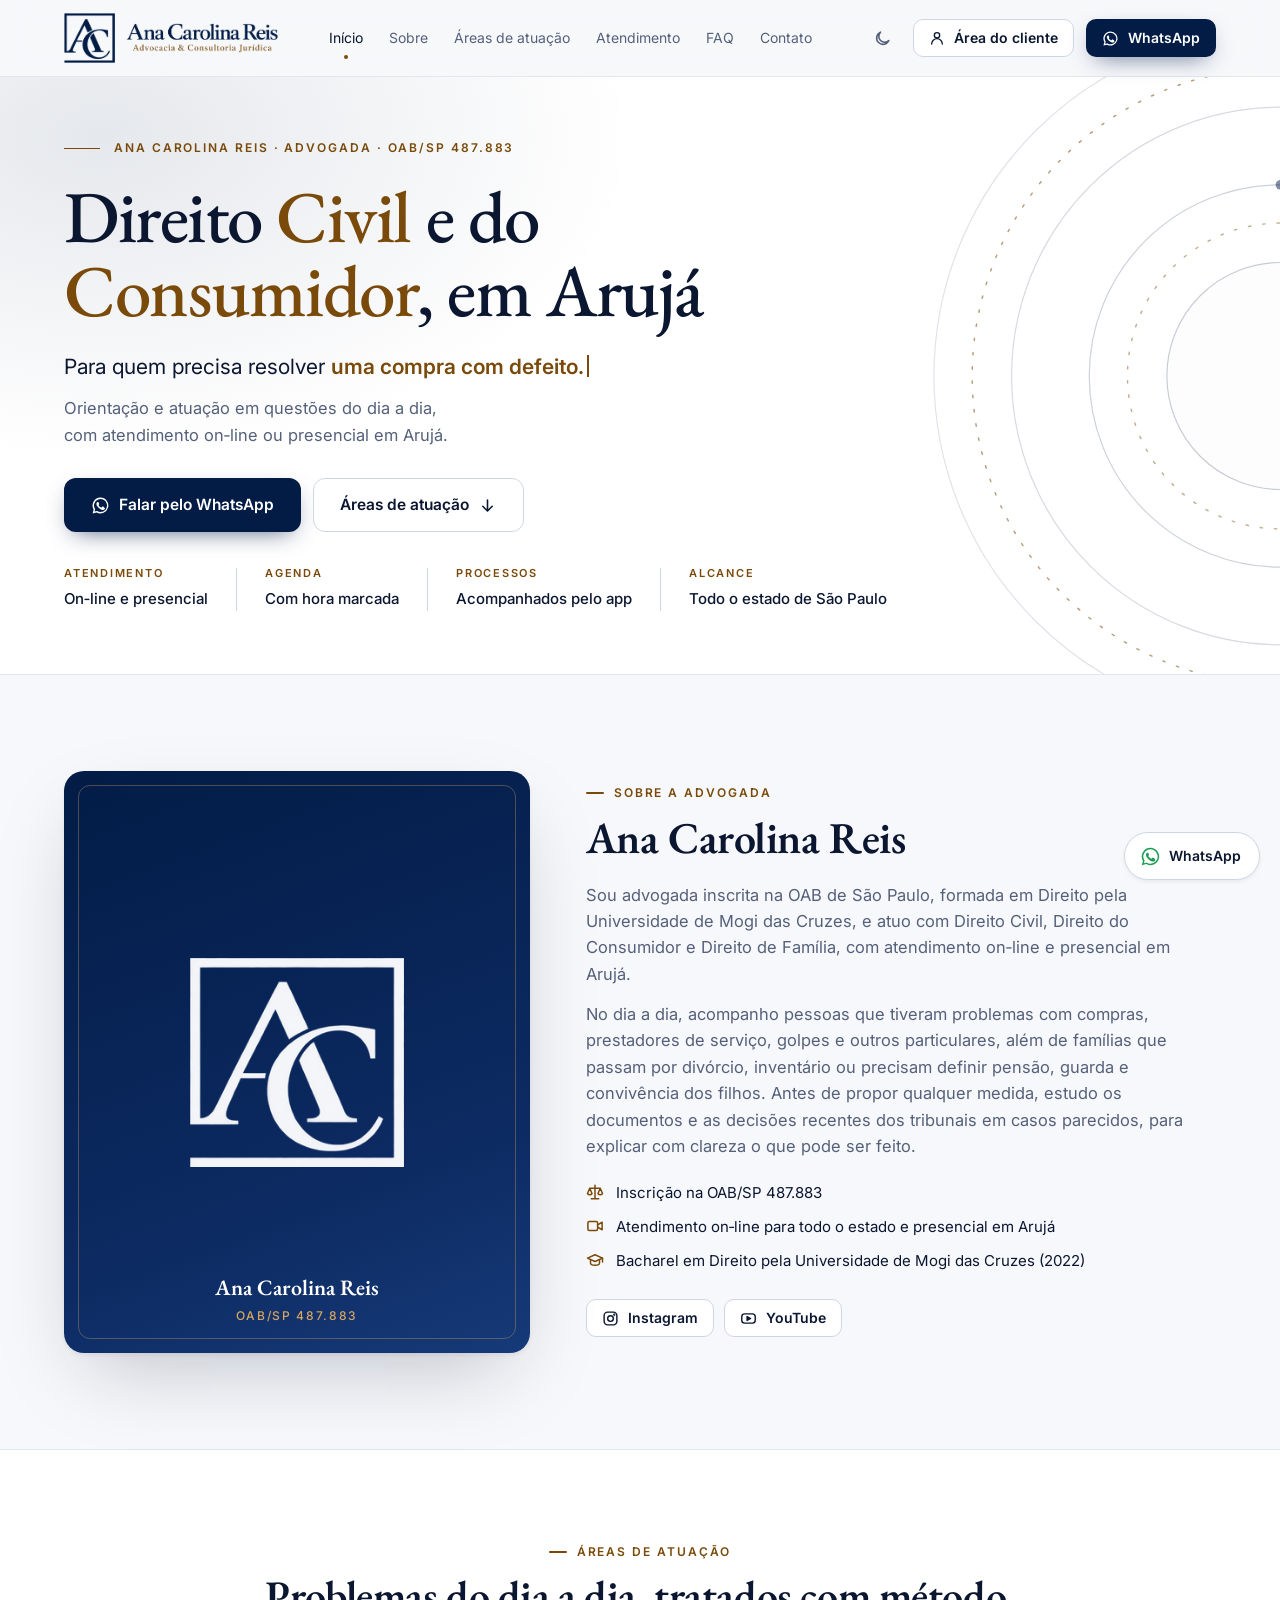
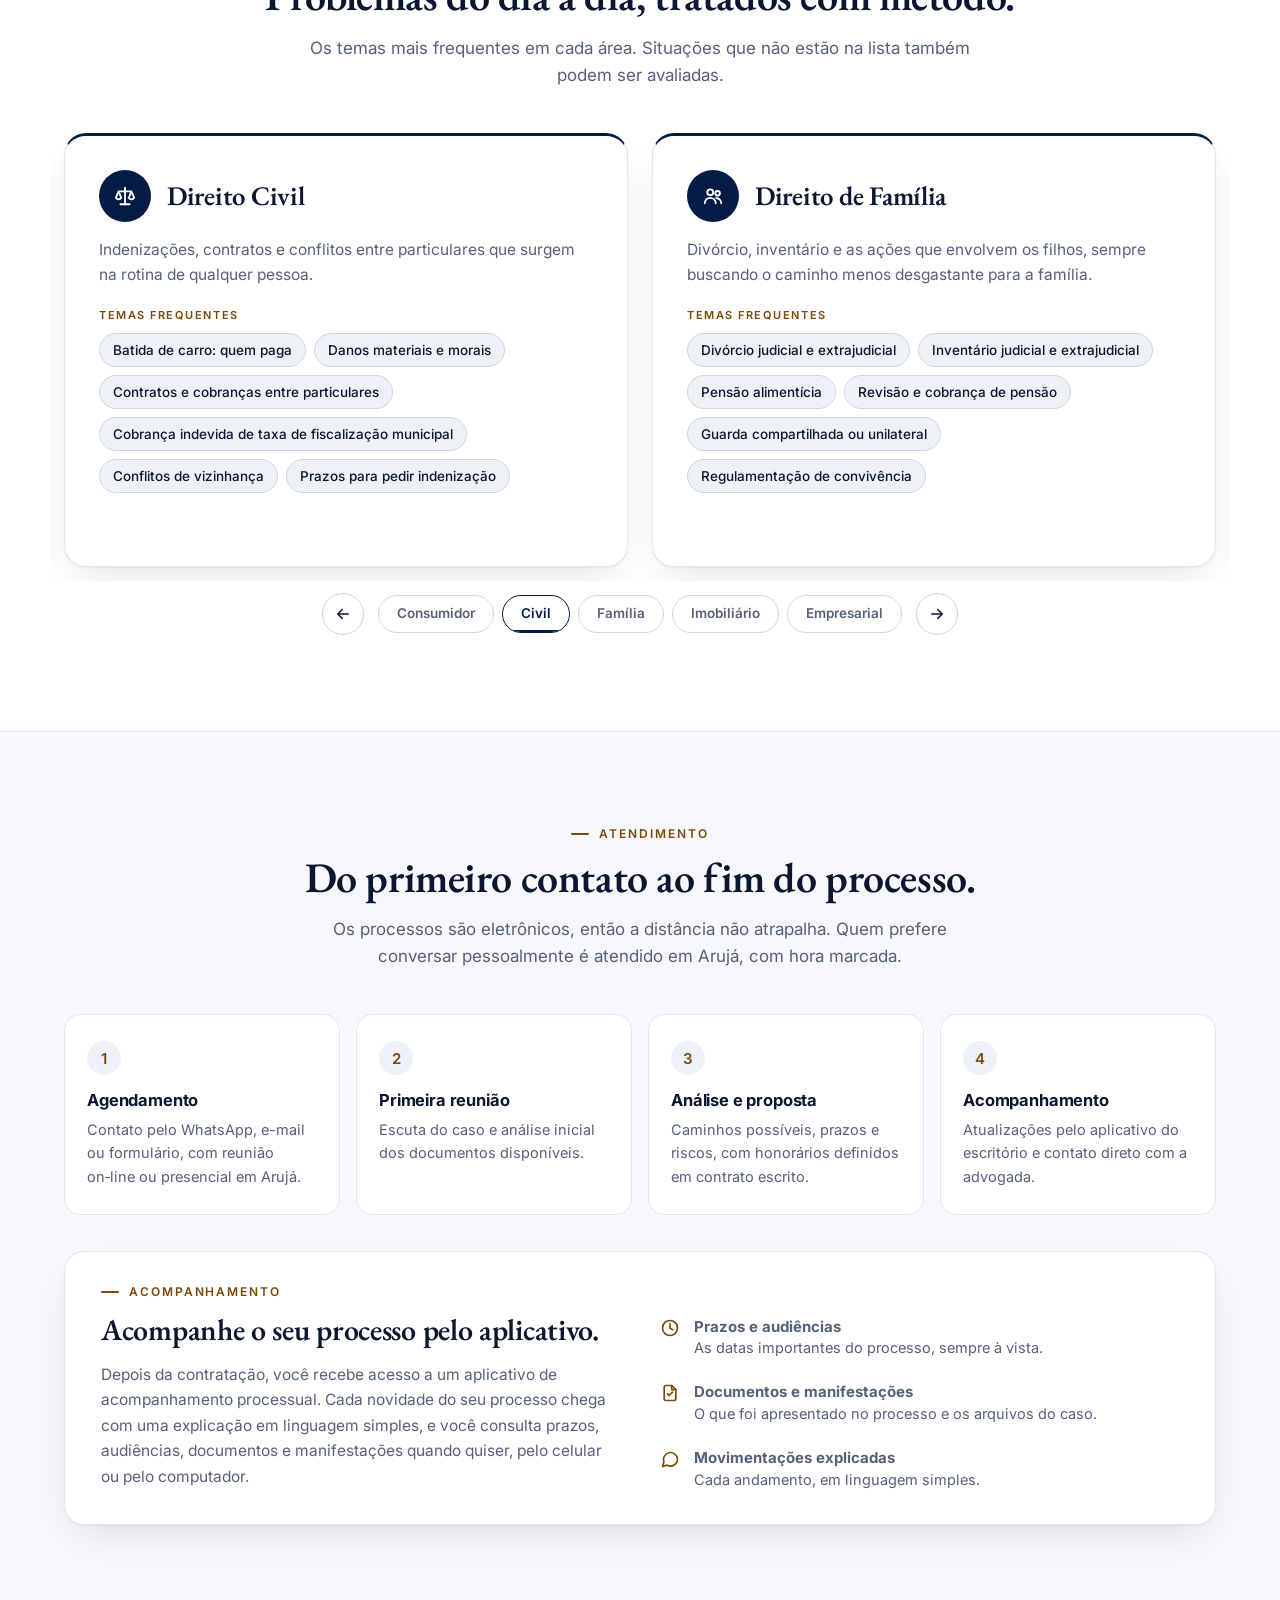
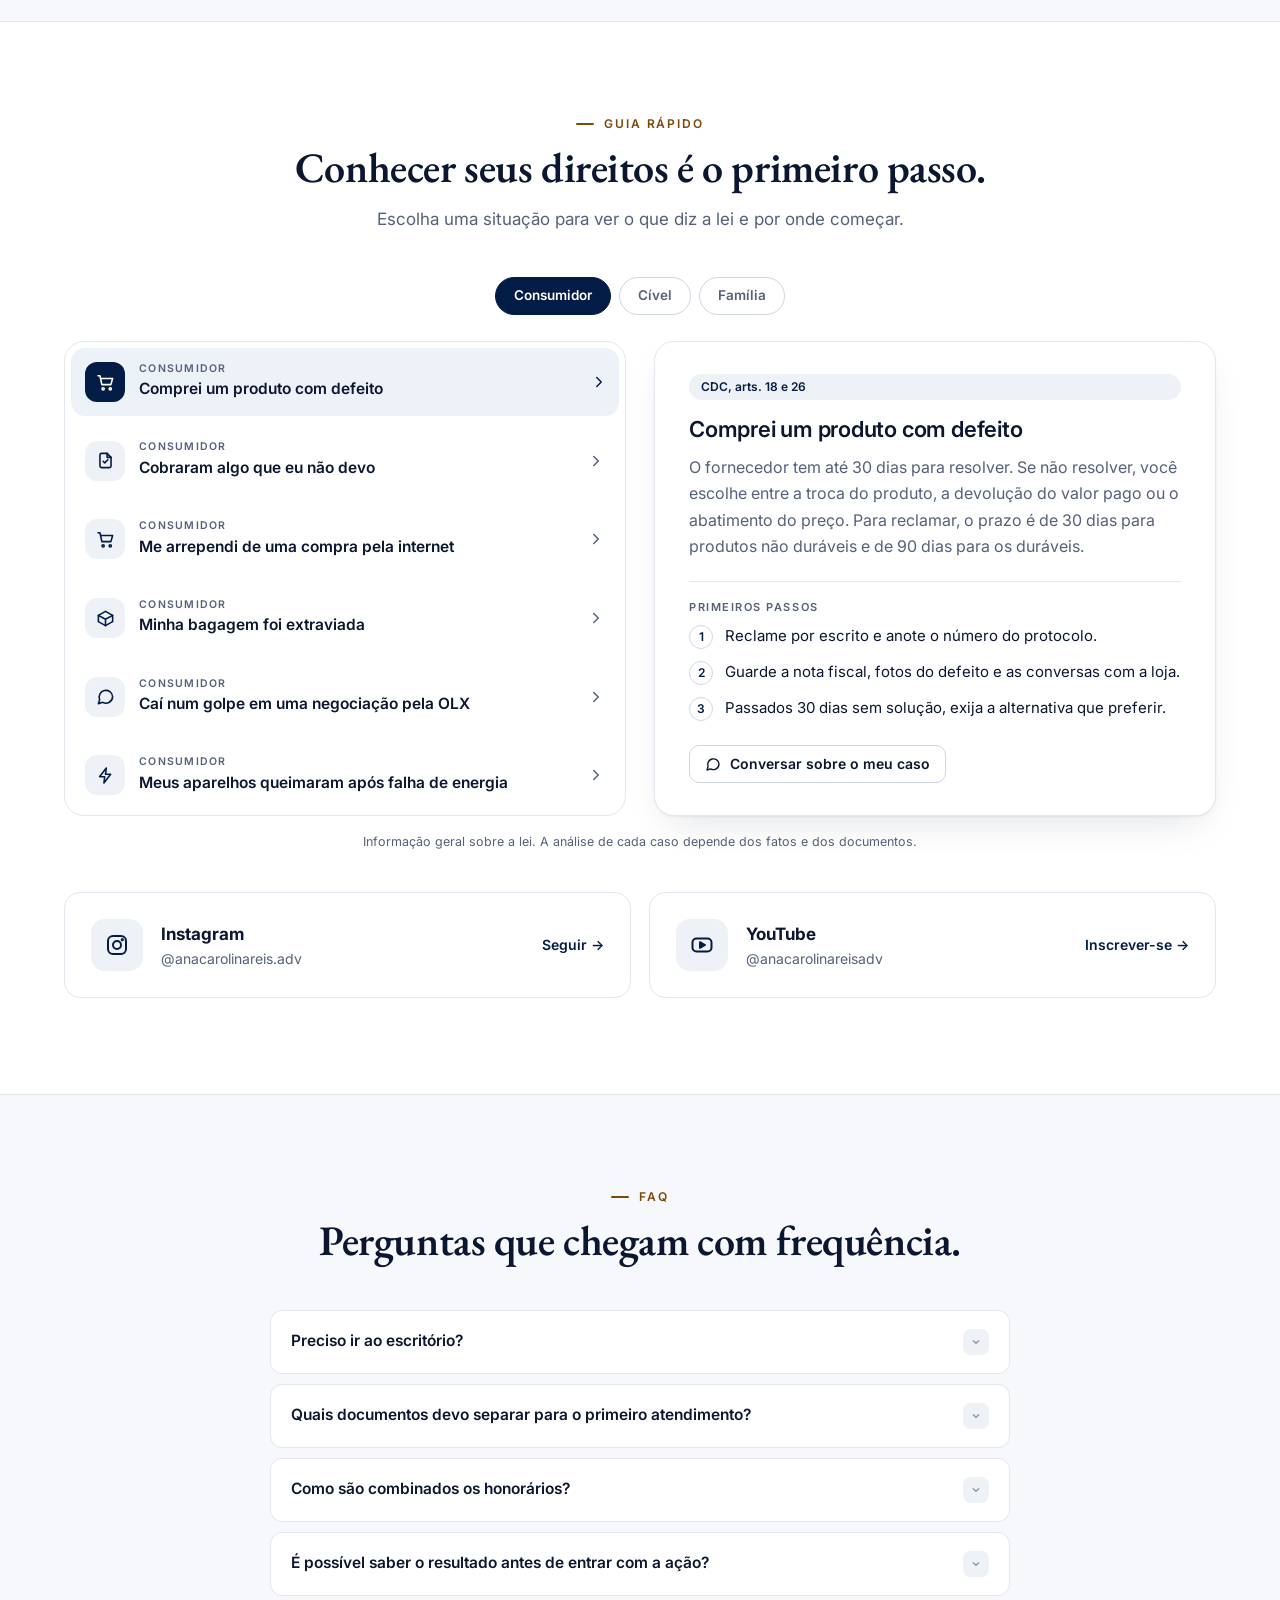
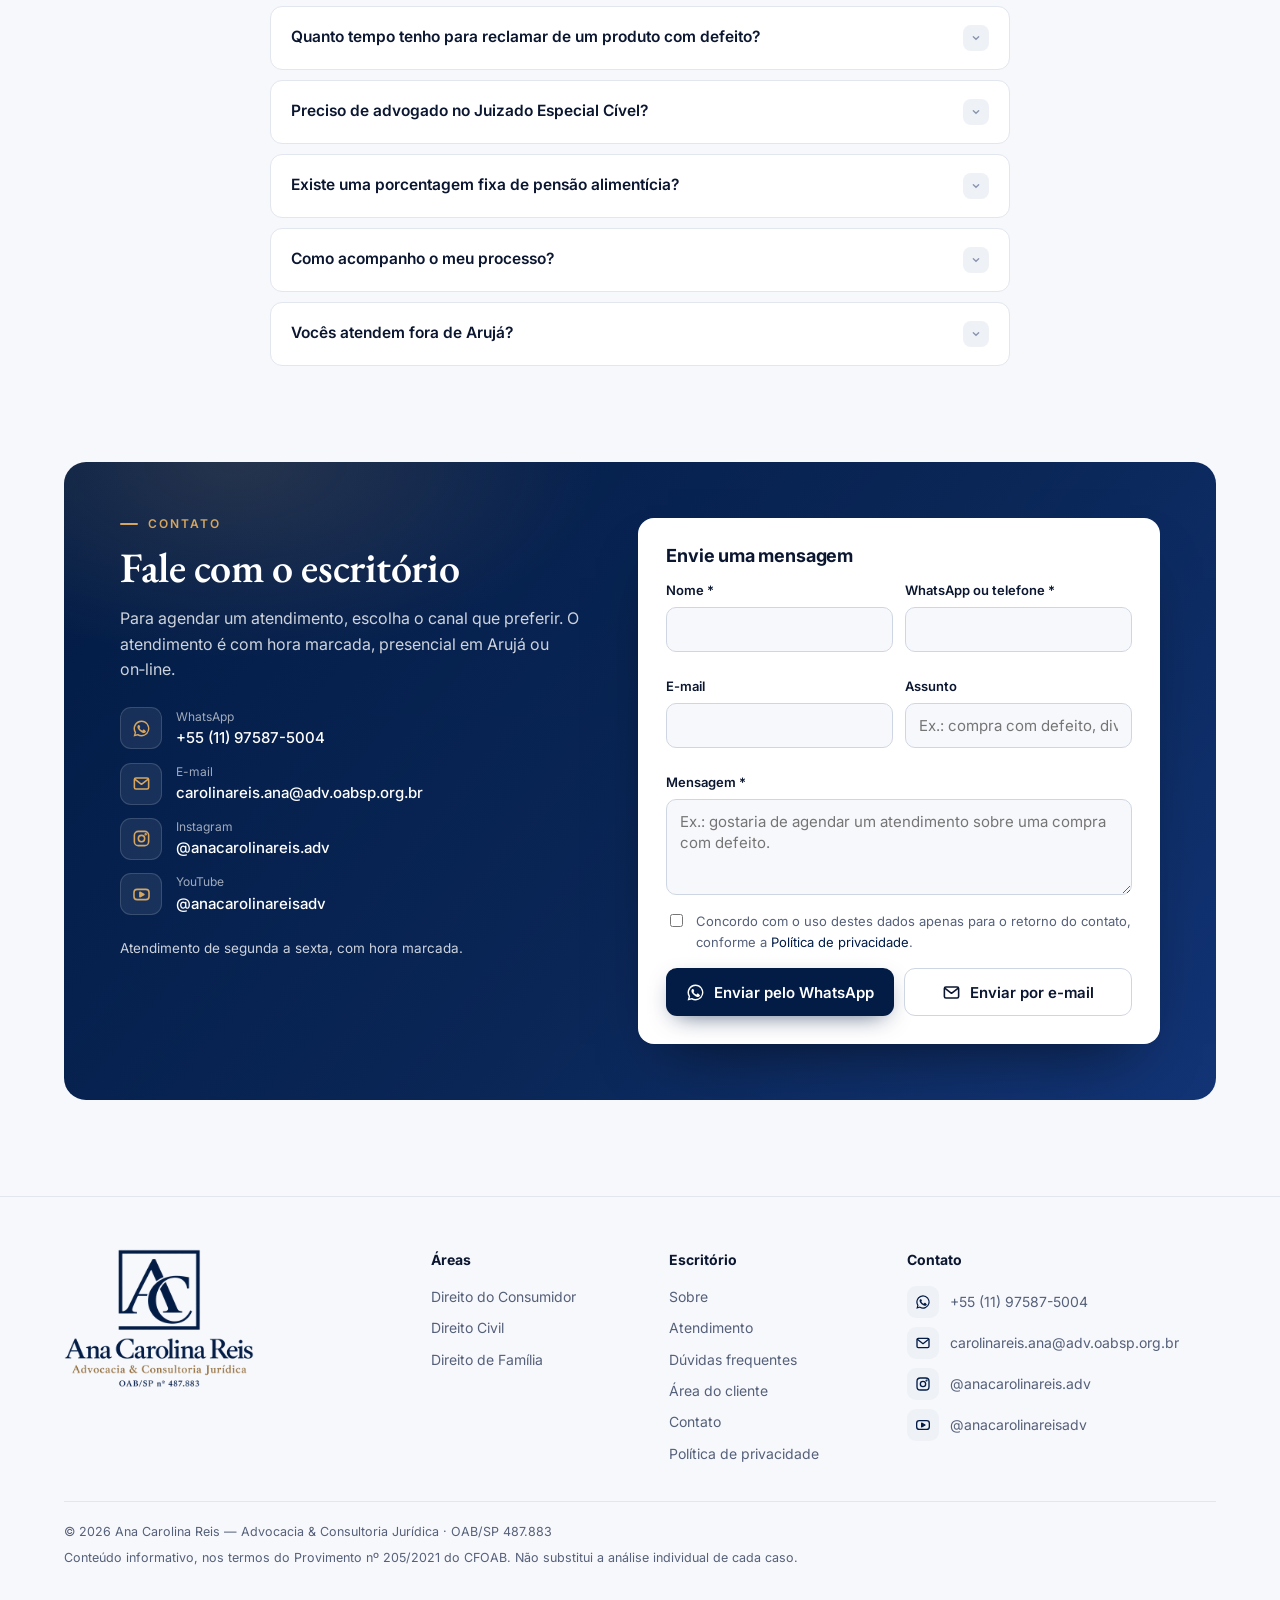
==== commit 16d2a0c3: "Add files via upload" ====
--- a/index.html
+++ b/index.html
@@ -1 +1 @@
-<!doctype html><html lang="pt-BR"><head><meta charset="utf-8"><meta name="viewport" content="width=device-width, initial-scale=1"><title>Advogada em Arujá/SP | Direito do Consumidor e Direito Civil — Ana Carolina Reis</title><meta name="description" content="Advogada em Arujá/SP (OAB/SP 487.883): Direito do Consumidor, Direito Civil e Direito de Família. Atendimento presencial em Arujá e on-line, com acompanhamento do processo pelo aplicativo."><link rel="canonical" href="https://anacarolinareis.adv.br/"><meta property="og:type" content="website"><meta property="og:locale" content="pt_BR"><meta property="og:site_name" content="Ana Carolina Reis — Advocacia & Consultoria Jurídica"><meta property="og:title" content="Advogada em Arujá/SP | Direito do Consumidor e Direito Civil — Ana Carolina Reis"><meta property="og:description" content="Advogada em Arujá/SP (OAB/SP 487.883): Direito do Consumidor, Direito Civil e Direito de Família. Atendimento presencial em Arujá e on-line, com acompanhamento do processo pelo aplicativo."><meta property="og:url" content="https://anacarolinareis.adv.br/"><meta property="og:image" content="https://anacarolinareis.adv.br/og-image.jpg"><meta name="theme-color" content="#021c46"><link rel="icon" href="favicon.png" type="image/png"><link rel="apple-touch-icon" href="apple-touch-icon.png"><script>(function(){try{var t=sessionStorage.getItem("acr-tema");if(t==="dark"||t==="light")document.documentElement.dataset.theme=t}catch(e){}})()</script><link rel="preconnect" href="https://fonts.googleapis.com"><link rel="preconnect" href="https://fonts.gstatic.com" crossorigin><link rel="stylesheet" href="https://fonts.googleapis.com/css2?family=EB+Garamond:ital,wght@0,500;0,600;1,500&family=Inter:wght@400;500;600;700&display=swap"><link rel="stylesheet" href="site.css?v=18"><script type="application/ld+json">[{"@context": "https://schema.org", "@type": "LegalService", "name": "Ana Carolina Reis — Advocacia & Consultoria Jurídica", "url": "https://anacarolinareis.adv.br/", "logo": "https://anacarolinareis.adv.br/logo-ac.png", "image": "https://anacarolinareis.adv.br/og-image.jpg", "email": "carolinareis.ana@adv.oabsp.org.br", "telephone": "+5511975875004", "areaServed": ["Arujá", "Santa Isabel", "Itaquaquecetuba", "Mogi das Cruzes", "Guarulhos", "São Paulo"], "address": {"@type": "PostalAddress", "addressLocality": "Arujá", "addressRegion": "SP", "addressCountry": "BR"}, "knowsAbout": ["Direito do Consumidor", "Direito Civil", "Direito de Família"], "founder": {"@type": "Person", "name": "Ana Carolina Reis"}, "priceRange": "Sob consulta", "sameAs": ["https://www.instagram.com/anacarolinareis.adv/", "https://www.youtube.com/@anacarolinareisadv"]}, {"@context": "https://schema.org", "@type": "Person", "name": "Ana Carolina Reis", "jobTitle": "Advogada", "url": "https://anacarolinareis.adv.br/#sobre", "identifier": "OAB/SP 487.883", "worksFor": {"@type": "LegalService", "name": "Ana Carolina Reis — Advocacia & Consultoria Jurídica"}, "alumniOf": {"@type": "CollegeOrUniversity", "name": "Universidade de Mogi das Cruzes", "sameAs": "https://www.umc.br"}, "hasCredential": [{"@type": "EducationalOccupationalCredential", "credentialCategory": "degree", "name": "Bacharelado em Direito", "dateCreated": "2022", "recognizedBy": {"@type": "CollegeOrUniversity", "name": "Universidade de Mogi das Cruzes"}}, {"@type": "EducationalOccupationalCredential", "credentialCategory": "license", "name": "OAB/SP 487.883", "recognizedBy": {"@type": "Organization", "name": "Ordem dos Advogados do Brasil, Seção de São Paulo"}}], "knowsAbout": ["Direito do Consumidor", "Direito Civil", "Direito de Família", "Divórcio", "Inventário", "Indenização por danos materiais e morais", "Pensão alimentícia", "Guarda e convivência"], "sameAs": ["https://www.instagram.com/anacarolinareis.adv/", "https://www.youtube.com/@anacarolinareisadv"]}, {"@context": "https://schema.org", "@type": "FAQPage", "mainEntity": [{"@type": "Question", "name": "Preciso ir ao escritório?", "acceptedAnswer": {"@type": "Answer", "text": "Não necessariamente. A conversa pode ser por vídeo, os documentos podem ser enviados em formato digital e os processos são eletrônicos. Quem prefere o atendimento pessoal é recebido em Arujá, com hora marcada."}}, {"@type": "Question", "name": "Quais documentos devo separar para o primeiro atendimento?", "acceptedAnswer": {"@type": "Answer", "text": "Documento pessoal com foto e tudo o que se relaciona com o problema: contratos, notas fiscais, faturas, extratos, protocolos de atendimento, conversas e fotos. Em questões de pensão e guarda, a certidão de nascimento dos filhos e os comprovantes de despesas. Se faltar algo, a lista é ajustada na conversa."}}, {"@type": "Question", "name": "Como são combinados os honorários?", "acceptedAnswer": {"@type": "Answer", "text": "Depois da análise do caso, a proposta de honorários é apresentada e combinada por escrito, em contrato, antes do início do trabalho. O valor considera a complexidade de cada situação e observa a Tabela de Honorários da OAB/SP."}}, {"@type": "Question", "name": "É possível saber o resultado antes de entrar com a ação?", "acceptedAnswer": {"@type": "Answer", "text": "Nenhum advogado pode prometer resultado: a decisão depende das provas e do entendimento do juiz. O que dá para fazer antes é avaliar a situação com cuidado, mostrar o que os tribunais têm decidido em casos parecidos e explicar os riscos, para que a decisão de seguir seja sua e bem informada."}}, {"@type": "Question", "name": "Quanto tempo tenho para reclamar de um produto com defeito?", "acceptedAnswer": {"@type": "Answer", "text": "O Código de Defesa do Consumidor (art. 26) dá  30 dias  para produtos não duráveis e  90 dias  para duráveis, contados da entrega. Se o defeito é oculto, o prazo começa quando ele aparece. A reclamação comprovada ao fornecedor suspende o prazo até a resposta negativa."}}, {"@type": "Question", "name": "Preciso de advogado no Juizado Especial Cível?", "acceptedAnswer": {"@type": "Answer", "text": "Nas causas de até 20 salários mínimos, a Lei nº 9.099/1995 (art. 9º) permite entrar sem advogado. Acima disso, até o limite de 40 salários mínimos, a presença de advogado é obrigatória, e também para recorrer da sentença."}}, {"@type": "Question", "name": "Existe uma porcentagem fixa de pensão alimentícia?", "acceptedAnswer": {"@type": "Answer", "text": "Não. A lei não fixa percentual. O valor é definido pela necessidade de quem recebe e pela possibilidade de quem paga (Código Civil, art. 1.694, § 1º). Os “30%” que circulam por aí são uma referência comum, não uma regra."}}, {"@type": "Question", "name": "Como acompanho o meu processo?", "acceptedAnswer": {"@type": "Answer", "text": "Por aplicativo, no celular ou no computador. Depois da contratação, o escritório libera o seu acesso e você consulta quando quiser os prazos, os documentos, as manifestações e as movimentações do processo, explicadas em linguagem simples. O passo a passo do primeiro acesso está na  Área do cliente ."}}, {"@type": "Question", "name": "Vocês atendem fora de Arujá?", "acceptedAnswer": {"@type": "Answer", "text": "Sim. O atendimento on-line alcança todo o estado de São Paulo, e os processos são eletrônicos. Quem prefere conversar pessoalmente é recebido em Arujá, com hora marcada."}}]}]</script></head><body><a class="skip" href="#conteudo">Pular para o conteúdo</a><header class="top"><div class="wrap"><a class="brand brand-h" href="./#inicio" aria-label="Ana Carolina Reis, Advocacia &amp; Consultoria Jurídica, início"><img class="mark-l" src="logo-h2.png" alt="" width="214" height="50"><img class="mark-d" src="logo-h2-claro.png" alt="" width="214" height="50"></a><nav class="nav" aria-label="Principal"><a href="./#inicio">Início</a><a href="./#sobre">Sobre</a><a href="./#areas">Áreas de atuação</a><a href="./#atendimento">Atendimento</a><a href="./#faq">FAQ</a><a href="./#contato">Contato</a><a class="nav-cli" href="area-do-cliente">Área do cliente</a></nav><div class="top-r"><button class="icon-btn" type="button" data-theme-toggle aria-label="Alternar tema claro ou escuro"><svg viewBox="0 0 24 24" fill="none" stroke="currentColor" stroke-width="2" stroke-linecap="round" stroke-linejoin="round" aria-hidden="true" class="i-moon"><path d="M20 14.5A8 8 0 1 1 9.5 4a6.5 6.5 0 0 0 10.5 10.5z"/></svg><svg viewBox="0 0 24 24" fill="none" stroke="currentColor" stroke-width="2" stroke-linecap="round" stroke-linejoin="round" aria-hidden="true" class="i-sun"><circle cx="12" cy="12" r="4"/><path d="M12 2v2M12 20v2M4.9 4.9l1.4 1.4M17.7 17.7l1.4 1.4M2 12h2M20 12h2M4.9 19.1l1.4-1.4M17.7 6.3l1.4-1.4"/></svg></button><a class="btn btn-g btn-sm cli-btn" href="area-do-cliente"><svg viewBox="0 0 24 24" fill="none" stroke="currentColor" stroke-width="2" stroke-linecap="round" stroke-linejoin="round" aria-hidden="true"><circle cx="12" cy="8" r="4"/><path d="M4 21c0-4.4 3.6-8 8-8s8 3.6 8 8"/></svg><span class="lbl">Área do cliente</span></a><a class="btn btn-p btn-sm" href="https://wa.me/5511975875004?s=p" target="_blank" rel="noopener"><svg viewBox="0 0 24 24" fill="currentColor" aria-hidden="true"><path d="M12 2a10 10 0 0 0-8.6 15.1L2 22l5-1.3A10 10 0 1 0 12 2zm0 18.2a8.2 8.2 0 0 1-4.2-1.2l-.3-.2-3 .8.8-2.9-.2-.3A8.2 8.2 0 1 1 12 20.2zm4.5-6.1c-.2-.1-1.5-.7-1.7-.8-.2-.1-.4-.1-.6.1l-.8 1c-.1.2-.3.2-.5.1a6.7 6.7 0 0 1-3.3-2.9c-.2-.4.2-.4.7-1.3.1-.2 0-.3 0-.4l-.8-1.8c-.2-.5-.4-.4-.6-.4h-.5a1 1 0 0 0-.7.3 3 3 0 0 0-.9 2.2 5.2 5.2 0 0 0 1.1 2.8 11.9 11.9 0 0 0 4.6 4c1.7.7 2.4.8 3.2.7.5-.1 1.5-.6 1.7-1.2.2-.6.2-1.1.2-1.2-.1-.1-.3-.2-.5-.3z"/></svg><span class="lbl">WhatsApp</span></a><button class="icon-btn menu-btn" type="button" data-menu aria-label="Abrir menu" aria-expanded="false"><svg viewBox="0 0 24 24" fill="none" stroke="currentColor" stroke-width="2" stroke-linecap="round" stroke-linejoin="round" aria-hidden="true"><path d="M4 7h16M4 12h16M4 17h16"/></svg></button></div></div></header><main id="conteudo"><section class="hx" id="inicio"><div class="hx-bg" aria-hidden="true"></div><svg class="hx-geo" viewBox="0 0 600 600" aria-hidden="true"><g class="rings"><circle cx="300" cy="300" r="290"/><circle cx="300" cy="300" r="225"/><circle cx="300" cy="300" r="160"/><circle cx="300" cy="300" r="95"/></g><circle class="dash" cx="300" cy="300" r="258"/><circle class="dash d2" cx="300" cy="300" r="128"/><g class="orb"><circle cx="300" cy="10" r="6"/></g><g class="orb o2"><circle cx="300" cy="140" r="4"/></g></svg><div class="wrap"><div class="hx-l"><span class="hx-eye a1"><span><span class="nm">Ana Carolina Reis · </span>Advogada · OAB/SP 487.883</span></span><h1 class="a2" data-fit>Direito <span class="hl">Civil</span> e do<br><span class="hx-l2"><span class="hl">Consumidor</span>, em <span data-cidade>Arujá</span></span></h1><p class="hx-type a3"><span class="sr">Para quem precisa resolver problemas com compras, cobranças, golpes, voos e indenizações.</span><span aria-hidden="true">Para quem precisa resolver <span class="tw" data-frases="uma compra com defeito.|uma cobrança indevida.|um golpe pelo Pix.|uma batida de carro.|um voo cancelado.|um nome negativado.">uma compra com defeito.</span><span class="caret"></span></span></p><p class="hx-lead a3"><span>Orientação e atuação em questões do dia a dia,</span> <span>com atendimento on‑line ou presencial em Arujá.</span> <span>Atuação em Direito de Família: divórcio, inventário, pensão e guarda.</span></p><div class="cta a4"><a class="btn btn-p btn-lg" href="https://wa.me/5511975875004?s=p" target="_blank" rel="noopener"><svg viewBox="0 0 24 24" fill="currentColor" aria-hidden="true"><path d="M12 2a10 10 0 0 0-8.6 15.1L2 22l5-1.3A10 10 0 1 0 12 2zm0 18.2a8.2 8.2 0 0 1-4.2-1.2l-.3-.2-3 .8.8-2.9-.2-.3A8.2 8.2 0 1 1 12 20.2zm4.5-6.1c-.2-.1-1.5-.7-1.7-.8-.2-.1-.4-.1-.6.1l-.8 1c-.1.2-.3.2-.5.1a6.7 6.7 0 0 1-3.3-2.9c-.2-.4.2-.4.7-1.3.1-.2 0-.3 0-.4l-.8-1.8c-.2-.5-.4-.4-.6-.4h-.5a1 1 0 0 0-.7.3 3 3 0 0 0-.9 2.2 5.2 5.2 0 0 0 1.1 2.8 11.9 11.9 0 0 0 4.6 4c1.7.7 2.4.8 3.2.7.5-.1 1.5-.6 1.7-1.2.2-.6.2-1.1.2-1.2-.1-.1-.3-.2-.5-.3z"/></svg>Falar pelo WhatsApp</a><a class="btn btn-g btn-lg" href="#areas">Áreas de atuação<svg viewBox="0 0 24 24" fill="none" stroke="currentColor" stroke-width="2" stroke-linecap="round" stroke-linejoin="round" aria-hidden="true"><path d="M12 5v14M6 13l6 6 6-6"/></svg></a></div><dl class="hx-facts a4"><div><dt>Atendimento</dt><dd>On‑line e presencial</dd></div><div><dt>Agenda</dt><dd>Com hora marcada</dd></div><div><dt>Processos</dt><dd><span class="only-d">Acompanhados pelo app</span><span class="only-m">Pelo aplicativo</span></dd></div><div><dt>Alcance</dt><dd><span class="only-d">Todo o estado de São Paulo</span><span class="only-m">Todo o estado de SP</span></dd></div></dl></div></div></section><section class="sec" id="sobre"><div class="wrap about"><figure class="portrait rv" style="margin:0"><img src="logo-ac-claro.png" alt="Monograma AC de Ana Carolina Reis" width="246" height="240"><figcaption>Ana Carolina Reis<small>OAB/SP 487.883</small></figcaption></figure><div class="rv"><span class="eyebrow">Sobre a advogada</span><h2>Ana Carolina Reis</h2><p>Sou advogada inscrita na OAB de São Paulo, formada em Direito pela Universidade de Mogi das Cruzes, e atuo com Direito Civil, Direito do Consumidor e Direito de Família, com atendimento on‑line e presencial em Arujá.</p><p>No dia a dia, acompanho pessoas que tiveram problemas com compras, prestadores de serviço, golpes e outros particulares, além de famílias que passam por divórcio, inventário ou precisam definir pensão, guarda e convivência dos filhos. Antes de propor qualquer medida, estudo os documentos e as decisões recentes dos tribunais em casos parecidos, para explicar com clareza o que pode ser feito.</p><ul class="facts"><li><svg viewBox="0 0 24 24" fill="none" stroke="currentColor" stroke-width="2" stroke-linecap="round" stroke-linejoin="round" aria-hidden="true"><path d="M12 3v18M7 21h10M5 7h14M5 7l-3 7a3.5 3.5 0 0 0 6 0zM19 7l-3 7a3.5 3.5 0 0 0 6 0z"/></svg><span>Inscrição na OAB/SP 487.883</span></li><li><svg viewBox="0 0 24 24" fill="none" stroke="currentColor" stroke-width="2" stroke-linecap="round" stroke-linejoin="round" aria-hidden="true"><rect x="2.5" y="6" width="13" height="12" rx="2"/><path d="m15.5 10.5 6-3.5v10l-6-3.5"/></svg><span>Atendimento on‑line para todo o estado e presencial em Arujá</span></li><li><svg viewBox="0 0 24 24" fill="none" stroke="currentColor" stroke-width="2" stroke-linecap="round" stroke-linejoin="round" aria-hidden="true"><path d="M2 9.5 12 5l10 4.5L12 14z"/><path d="M6 11.5v4.5c0 1.5 2.7 3 6 3s6-1.5 6-3v-4.5M22 9.5v5"/></svg><span>Bacharel em Direito pela Universidade de Mogi das Cruzes (2022)</span></li></ul><div class="row"><a class="btn btn-g btn-sm" href="https://www.instagram.com/anacarolinareis.adv/" target="_blank" rel="noopener"><svg viewBox="0 0 24 24" fill="none" stroke="currentColor" stroke-width="2" stroke-linecap="round" stroke-linejoin="round" aria-hidden="true"><rect x="3" y="3" width="18" height="18" rx="5"/><circle cx="12" cy="12" r="4"/><circle cx="17.3" cy="6.7" r=".6" fill="currentColor"/></svg>Instagram</a><a class="btn btn-g btn-sm" href="https://www.youtube.com/@anacarolinareisadv" target="_blank" rel="noopener"><svg viewBox="0 0 24 24" fill="none" stroke="currentColor" stroke-width="2" stroke-linecap="round" stroke-linejoin="round" aria-hidden="true"><rect x="2.5" y="5.5" width="19" height="13" rx="4"/><path d="m10 9.2 5 2.8-5 2.8z" fill="currentColor"/></svg>YouTube</a></div></div></div></section><section class="sec sec-alt" id="areas"><div class="wrap"><div class="sec-h c rv"><span class="eyebrow">Áreas de atuação</span><h2>Problemas do dia a dia, tratados com método.</h2><p>Os temas mais frequentes em cada área. Situações que não estão na lista também podem ser avaliadas.</p></div><div class="car rv" data-car aria-roledescription="carrossel" aria-label="Áreas de atuação"><div class="car-vp"><div class="car-track"><article class="cs" data-i="0"><div class="cs-h"><span class="cs-ic"><svg viewBox="0 0 24 24" fill="none" stroke="currentColor" stroke-width="2" stroke-linecap="round" stroke-linejoin="round" aria-hidden="true"><circle cx="9" cy="20" r="1.4"/><circle cx="18" cy="20" r="1.4"/><path d="M2.5 3.5H5l2.4 11.2h11.4L21 7H6.2"/></svg></span><h3>Direito do Consumidor</h3></div><p>Problemas com compras, serviços e fornecedores, do conserto que não resolve à cobrança que não deveria existir.</p><span class="cs-lbl">Temas frequentes</span><ul class="cs-tags"><li><a href="produto-com-defeito">Produto com defeito</a></li><li><a href="direito-do-consumidor#compras">Compras pela internet</a></li><li><a href="direito-do-consumidor#cobranca">Cobrança indevida e nome negativado</a></li><li><a href="direito-do-consumidor#golpes">Golpes e fraudes em pagamentos</a></li><li><a href="direito-do-consumidor#voos">Voo cancelado e bagagem extraviada</a></li><li><a href="direito-do-consumidor#servicos">Energia, internet e telefonia</a></li></ul></article><article class="cs" data-i="1"><div class="cs-h"><span class="cs-ic"><svg viewBox="0 0 24 24" fill="none" stroke="currentColor" stroke-width="2" stroke-linecap="round" stroke-linejoin="round" aria-hidden="true"><path d="M12 3v18M7 21h10M5 7h14M5 7l-3 7a3.5 3.5 0 0 0 6 0zM19 7l-3 7a3.5 3.5 0 0 0 6 0z"/></svg></span><h3>Direito Civil</h3></div><p>Indenizações, contratos e conflitos entre particulares que surgem na rotina de qualquer pessoa.</p><span class="cs-lbl">Temas frequentes</span><ul class="cs-tags"><li><a href="batida-de-carro-quem-paga">Batida de carro: quem paga</a></li><li><span>Danos materiais e morais</span></li><li><span>Contratos e cobranças entre particulares</span></li><li><span>Cobrança indevida de taxa de fiscalização municipal</span></li><li><span>Conflitos de vizinhança</span></li><li><a href="batida-de-carro-quem-paga#prazos">Prazos para pedir indenização</a></li></ul></article><article class="cs" data-i="2"><div class="cs-h"><span class="cs-ic"><svg viewBox="0 0 24 24" fill="none" stroke="currentColor" stroke-width="2" stroke-linecap="round" stroke-linejoin="round" aria-hidden="true"><circle cx="9" cy="8" r="3.2"/><path d="M3 20c0-3.3 2.7-6 6-6s6 2.7 6 6"/><circle cx="17" cy="9" r="2.5"/><path d="M15.5 14.2c3 .3 5.5 2.6 5.5 5.8"/></svg></span><h3>Direito de Família</h3></div><p>Divórcio, inventário e as ações que envolvem os filhos, sempre buscando o caminho menos desgastante para a família.</p><span class="cs-lbl">Temas frequentes</span><ul class="cs-tags"><li><span>Divórcio judicial e extrajudicial</span></li><li><span>Inventário judicial e extrajudicial</span></li><li><a href="pensao-alimenticia-aruja">Pensão alimentícia</a></li><li><a href="pensao-alimenticia-aruja#execucao">Revisão e cobrança de pensão</a></li><li><a href="guarda-e-convivencia">Guarda compartilhada ou unilateral</a></li><li><a href="guarda-e-convivencia#convivencia">Regulamentação de convivência</a></li></ul></article></div></div><div class="car-nav"><button class="car-arr" type="button" data-prev aria-label="Área anterior"><svg viewBox="0 0 24 24" fill="none" stroke="currentColor" stroke-width="2" stroke-linecap="round" stroke-linejoin="round" aria-hidden="true"><path d="M19 12H5M11 6l-6 6 6 6"/></svg></button><div class="car-dots"><button class="cs-dot" type="button" data-go="0" aria-label="Mostrar Direito do Consumidor" aria-current="true"><span>Consumidor</span><i></i></button><button class="cs-dot" type="button" data-go="1" aria-label="Mostrar Direito Civil"><span>Civil</span><i></i></button><button class="cs-dot" type="button" data-go="2" aria-label="Mostrar Direito de Família"><span>Família</span><i></i></button></div><button class="car-arr" type="button" data-next aria-label="Próxima área"><svg viewBox="0 0 24 24" fill="none" stroke="currentColor" stroke-width="2" stroke-linecap="round" stroke-linejoin="round" aria-hidden="true"><path d="M5 12h14M13 6l6 6-6 6"/></svg></button></div></div></div></section><section class="sec" id="atendimento"><div class="wrap"><div class="sec-h c rv"><span class="eyebrow">Atendimento</span><h2>Do primeiro contato ao fim do processo.</h2><p>Os processos são eletrônicos, então a distância não atrapalha. Quem prefere conversar pessoalmente é atendido em Arujá, com hora marcada.</p></div><div class="steps"><div class="step rv"><b>1</b><h3>Agendamento</h3><p>Contato pelo WhatsApp, e-mail ou formulário, com reunião on‑line ou presencial em Arujá.</p></div><div class="step rv"><b>2</b><h3>Primeira reunião</h3><p>Escuta do caso e análise inicial dos documentos disponíveis.</p></div><div class="step rv"><b>3</b><h3>Análise e proposta</h3><p>Caminhos possíveis, prazos e riscos, com honorários definidos em contrato escrito.</p></div><div class="step rv"><b>4</b><h3>Acompanhamento</h3><p>Atualizações pelo aplicativo do escritório e contato direto com a advogada.</p></div></div><div class="app-card rv"><div class="app-hd"><span class="eyebrow">Acompanhamento</span></div><div class="app-t"><h3>Acompanhe o seu processo pelo aplicativo.</h3><p>Depois da contratação, você recebe acesso a um aplicativo de acompanhamento processual. Cada novidade do seu processo chega com uma explicação em linguagem simples, e você consulta prazos, audiências, documentos e manifestações quando quiser, pelo celular ou pelo computador.</p></div><ul class="app-l"><li><svg viewBox="0 0 24 24" fill="none" stroke="currentColor" stroke-width="2" stroke-linecap="round" stroke-linejoin="round" aria-hidden="true"><circle cx="12" cy="12" r="9"/><path d="M12 7v5l3 2"/></svg><span><b>Prazos e audiências</b>As datas importantes do processo, sempre à vista.</span></li><li><svg viewBox="0 0 24 24" fill="none" stroke="currentColor" stroke-width="2" stroke-linecap="round" stroke-linejoin="round" aria-hidden="true"><path d="M14 3H7a2 2 0 0 0-2 2v14a2 2 0 0 0 2 2h10a2 2 0 0 0 2-2V8z"/><path d="M14 3v5h5M9 13l2 2 4-4"/></svg><span><b>Documentos e manifestações</b>O que foi apresentado no processo e os arquivos do caso.</span></li><li><svg viewBox="0 0 24 24" fill="none" stroke="currentColor" stroke-width="2" stroke-linecap="round" stroke-linejoin="round" aria-hidden="true"><path d="M21 12a8.5 8.5 0 0 1-12.6 7.4L3 21l1.6-5.2A8.5 8.5 0 1 1 21 12z"/></svg><span><b>Movimentações explicadas</b>Cada andamento, em linguagem simples.</span></li></ul></div></div></section><section class="sec sec-alt" id="guia"><div class="wrap"><div class="sec-h c rv"><span class="eyebrow">Guia rápido</span><h2>Conhecer seus direitos é o primeiro passo.</h2><p>Escolha uma situação para ver o que diz a lei e por onde começar.</p></div><div class="gx rv" data-guia><div class="gx-f" role="group" aria-label="Filtrar por área"><button type="button" class="gx-chip" data-f="consumidor" aria-pressed="true">Consumidor</button><button type="button" class="gx-chip" data-f="civel" aria-pressed="false">Cível</button><button type="button" class="gx-chip" data-f="familia" aria-pressed="false">Família</button></div><div class="gx-b"><ul class="gx-list"><li data-cat="consumidor"><button class="gx-q" type="button" data-g="0" aria-pressed="false"><span class="gx-ic"><svg viewBox="0 0 24 24" fill="none" stroke="currentColor" stroke-width="2" stroke-linecap="round" stroke-linejoin="round" aria-hidden="true"><circle cx="9" cy="20" r="1.4"/><circle cx="18" cy="20" r="1.4"/><path d="M2.5 3.5H5l2.4 11.2h11.4L21 7H6.2"/></svg></span><span class="gx-t"><small>Consumidor</small><b>Comprei um produto com defeito</b></span><svg viewBox="0 0 24 24" fill="none" stroke="currentColor" stroke-width="2" stroke-linecap="round" stroke-linejoin="round" aria-hidden="true" class="gx-ch"><path d="m9 6 6 6-6 6"/></svg></button></li><li data-cat="consumidor"><button class="gx-q" type="button" data-g="1" aria-pressed="false"><span class="gx-ic"><svg viewBox="0 0 24 24" fill="none" stroke="currentColor" stroke-width="2" stroke-linecap="round" stroke-linejoin="round" aria-hidden="true"><path d="M14 3H7a2 2 0 0 0-2 2v14a2 2 0 0 0 2 2h10a2 2 0 0 0 2-2V8z"/><path d="M14 3v5h5M9 13l2 2 4-4"/></svg></span><span class="gx-t"><small>Consumidor</small><b>Cobraram algo que eu não devo</b></span><svg viewBox="0 0 24 24" fill="none" stroke="currentColor" stroke-width="2" stroke-linecap="round" stroke-linejoin="round" aria-hidden="true" class="gx-ch"><path d="m9 6 6 6-6 6"/></svg></button></li><li data-cat="consumidor"><button class="gx-q" type="button" data-g="2" aria-pressed="false"><span class="gx-ic"><svg viewBox="0 0 24 24" fill="none" stroke="currentColor" stroke-width="2" stroke-linecap="round" stroke-linejoin="round" aria-hidden="true"><circle cx="9" cy="20" r="1.4"/><circle cx="18" cy="20" r="1.4"/><path d="M2.5 3.5H5l2.4 11.2h11.4L21 7H6.2"/></svg></span><span class="gx-t"><small>Consumidor</small><b>Me arrependi de uma compra pela internet</b></span><svg viewBox="0 0 24 24" fill="none" stroke="currentColor" stroke-width="2" stroke-linecap="round" stroke-linejoin="round" aria-hidden="true" class="gx-ch"><path d="m9 6 6 6-6 6"/></svg></button></li><li data-cat="consumidor"><button class="gx-q" type="button" data-g="3" aria-pressed="false"><span class="gx-ic"><svg viewBox="0 0 24 24" fill="none" stroke="currentColor" stroke-width="2" stroke-linecap="round" stroke-linejoin="round" aria-hidden="true"><path d="M21 8 12 3 3 8v8l9 5 9-5z"/><path d="M3 8l9 5 9-5M12 13v8"/></svg></span><span class="gx-t"><small>Consumidor</small><b>Minha bagagem foi extraviada</b></span><svg viewBox="0 0 24 24" fill="none" stroke="currentColor" stroke-width="2" stroke-linecap="round" stroke-linejoin="round" aria-hidden="true" class="gx-ch"><path d="m9 6 6 6-6 6"/></svg></button></li><li data-cat="consumidor"><button class="gx-q" type="button" data-g="4" aria-pressed="false"><span class="gx-ic"><svg viewBox="0 0 24 24" fill="none" stroke="currentColor" stroke-width="2" stroke-linecap="round" stroke-linejoin="round" aria-hidden="true"><path d="M21 12a8.5 8.5 0 0 1-12.6 7.4L3 21l1.6-5.2A8.5 8.5 0 1 1 21 12z"/></svg></span><span class="gx-t"><small>Consumidor</small><b>Caí num golpe em uma negociação pela OLX</b></span><svg viewBox="0 0 24 24" fill="none" stroke="currentColor" stroke-width="2" stroke-linecap="round" stroke-linejoin="round" aria-hidden="true" class="gx-ch"><path d="m9 6 6 6-6 6"/></svg></button></li><li data-cat="consumidor"><button class="gx-q" type="button" data-g="5" aria-pressed="false"><span class="gx-ic"><svg viewBox="0 0 24 24" fill="none" stroke="currentColor" stroke-width="2" stroke-linecap="round" stroke-linejoin="round" aria-hidden="true"><path d="M13 2.5 4.5 13.5H11l-1 8 8.5-11H12z"/></svg></span><span class="gx-t"><small>Consumidor</small><b>Meus aparelhos queimaram após falha de energia</b></span><svg viewBox="0 0 24 24" fill="none" stroke="currentColor" stroke-width="2" stroke-linecap="round" stroke-linejoin="round" aria-hidden="true" class="gx-ch"><path d="m9 6 6 6-6 6"/></svg></button></li><li data-cat="civel"><button class="gx-q" type="button" data-g="6" aria-pressed="false"><span class="gx-ic"><svg viewBox="0 0 24 24" fill="none" stroke="currentColor" stroke-width="2" stroke-linecap="round" stroke-linejoin="round" aria-hidden="true"><path d="M5 16V11l2-5h10l2 5v5"/><path d="M3 16h18v3H3zM5 11h14"/><circle cx="7.5" cy="16" r="1.5"/><circle cx="16.5" cy="16" r="1.5"/></svg></span><span class="gx-t"><small>Cível</small><b>Bateram no meu carro</b></span><svg viewBox="0 0 24 24" fill="none" stroke="currentColor" stroke-width="2" stroke-linecap="round" stroke-linejoin="round" aria-hidden="true" class="gx-ch"><path d="m9 6 6 6-6 6"/></svg></button></li><li data-cat="civel"><button class="gx-q" type="button" data-g="7" aria-pressed="false"><span class="gx-ic"><svg viewBox="0 0 24 24" fill="none" stroke="currentColor" stroke-width="2" stroke-linecap="round" stroke-linejoin="round" aria-hidden="true"><path d="M12 3v18M7 21h10M5 7h14M5 7l-3 7a3.5 3.5 0 0 0 6 0zM19 7l-3 7a3.5 3.5 0 0 0 6 0z"/></svg></span><span class="gx-t"><small>Cível</small><b>Cobrança indevida de taxa de fiscalização municipal</b></span><svg viewBox="0 0 24 24" fill="none" stroke="currentColor" stroke-width="2" stroke-linecap="round" stroke-linejoin="round" aria-hidden="true" class="gx-ch"><path d="m9 6 6 6-6 6"/></svg></button></li><li data-cat="civel"><button class="gx-q" type="button" data-g="8" aria-pressed="false"><span class="gx-ic"><svg viewBox="0 0 24 24" fill="none" stroke="currentColor" stroke-width="2" stroke-linecap="round" stroke-linejoin="round" aria-hidden="true"><path d="M3 11 12 4l9 7"/><path d="M5 10v10h14V10"/></svg></span><span class="gx-t"><small>Cível</small><b>O inquilino não paga o aluguel</b></span><svg viewBox="0 0 24 24" fill="none" stroke="currentColor" stroke-width="2" stroke-linecap="round" stroke-linejoin="round" aria-hidden="true" class="gx-ch"><path d="m9 6 6 6-6 6"/></svg></button></li><li data-cat="civel"><button class="gx-q" type="button" data-g="9" aria-pressed="false"><span class="gx-ic"><svg viewBox="0 0 24 24" fill="none" stroke="currentColor" stroke-width="2" stroke-linecap="round" stroke-linejoin="round" aria-hidden="true"><path d="M4 21V8l8-5 8 5v13"/><path d="M9 21v-6h6v6M9 10h.01M15 10h.01"/></svg></span><span class="gx-t"><small>Cível</small><b>A construtora atrasou a entrega do imóvel</b></span><svg viewBox="0 0 24 24" fill="none" stroke="currentColor" stroke-width="2" stroke-linecap="round" stroke-linejoin="round" aria-hidden="true" class="gx-ch"><path d="m9 6 6 6-6 6"/></svg></button></li><li data-cat="civel"><button class="gx-q" type="button" data-g="10" aria-pressed="false"><span class="gx-ic"><svg viewBox="0 0 24 24" fill="none" stroke="currentColor" stroke-width="2" stroke-linecap="round" stroke-linejoin="round" aria-hidden="true"><path d="M12 21s-7-6.2-7-11.5a7 7 0 0 1 14 0C19 14.8 12 21 12 21z"/><circle cx="12" cy="9.5" r="2.5"/></svg></span><span class="gx-t"><small>Cível</small><b>Comprei um imóvel e não tenho a escritura</b></span><svg viewBox="0 0 24 24" fill="none" stroke="currentColor" stroke-width="2" stroke-linecap="round" stroke-linejoin="round" aria-hidden="true" class="gx-ch"><path d="m9 6 6 6-6 6"/></svg></button></li><li data-cat="civel"><button class="gx-q" type="button" data-g="11" aria-pressed="false"><span class="gx-ic"><svg viewBox="0 0 24 24" fill="none" stroke="currentColor" stroke-width="2" stroke-linecap="round" stroke-linejoin="round" aria-hidden="true"><path d="M21 12a8.5 8.5 0 0 1-12.6 7.4L3 21l1.6-5.2A8.5 8.5 0 1 1 21 12z"/></svg></span><span class="gx-t"><small>Cível</small><b>Fui ofendido ou exposto nas redes sociais</b></span><svg viewBox="0 0 24 24" fill="none" stroke="currentColor" stroke-width="2" stroke-linecap="round" stroke-linejoin="round" aria-hidden="true" class="gx-ch"><path d="m9 6 6 6-6 6"/></svg></button></li><li data-cat="familia"><button class="gx-q" type="button" data-g="12" aria-pressed="false"><span class="gx-ic"><svg viewBox="0 0 24 24" fill="none" stroke="currentColor" stroke-width="2" stroke-linecap="round" stroke-linejoin="round" aria-hidden="true"><circle cx="9" cy="8" r="3.2"/><path d="M3 20c0-3.3 2.7-6 6-6s6 2.7 6 6"/><circle cx="17" cy="9" r="2.5"/><path d="M15.5 14.2c3 .3 5.5 2.6 5.5 5.8"/></svg></span><span class="gx-t"><small>Família</small><b>Quero me divorciar</b></span><svg viewBox="0 0 24 24" fill="none" stroke="currentColor" stroke-width="2" stroke-linecap="round" stroke-linejoin="round" aria-hidden="true" class="gx-ch"><path d="m9 6 6 6-6 6"/></svg></button></li><li data-cat="familia"><button class="gx-q" type="button" data-g="13" aria-pressed="false"><span class="gx-ic"><svg viewBox="0 0 24 24" fill="none" stroke="currentColor" stroke-width="2" stroke-linecap="round" stroke-linejoin="round" aria-hidden="true"><path d="M14 3H7a2 2 0 0 0-2 2v14a2 2 0 0 0 2 2h10a2 2 0 0 0 2-2V8z"/><path d="M14 3v5h5M9 13l2 2 4-4"/></svg></span><span class="gx-t"><small>Família</small><b>Alguém da família faleceu: e o inventário?</b></span><svg viewBox="0 0 24 24" fill="none" stroke="currentColor" stroke-width="2" stroke-linecap="round" stroke-linejoin="round" aria-hidden="true" class="gx-ch"><path d="m9 6 6 6-6 6"/></svg></button></li><li data-cat="familia"><button class="gx-q" type="button" data-g="14" aria-pressed="false"><span class="gx-ic"><svg viewBox="0 0 24 24" fill="none" stroke="currentColor" stroke-width="2" stroke-linecap="round" stroke-linejoin="round" aria-hidden="true"><circle cx="9" cy="8" r="3.2"/><path d="M3 20c0-3.3 2.7-6 6-6s6 2.7 6 6"/><circle cx="17" cy="9" r="2.5"/><path d="M15.5 14.2c3 .3 5.5 2.6 5.5 5.8"/></svg></span><span class="gx-t"><small>Família</small><b>União estável: formalizar ou encerrar</b></span><svg viewBox="0 0 24 24" fill="none" stroke="currentColor" stroke-width="2" stroke-linecap="round" stroke-linejoin="round" aria-hidden="true" class="gx-ch"><path d="m9 6 6 6-6 6"/></svg></button></li><li data-cat="familia"><button class="gx-q" type="button" data-g="15" aria-pressed="false"><span class="gx-ic"><svg viewBox="0 0 24 24" fill="none" stroke="currentColor" stroke-width="2" stroke-linecap="round" stroke-linejoin="round" aria-hidden="true"><circle cx="9" cy="8" r="3.2"/><path d="M3 20c0-3.3 2.7-6 6-6s6 2.7 6 6"/><circle cx="17" cy="9" r="2.5"/><path d="M15.5 14.2c3 .3 5.5 2.6 5.5 5.8"/></svg></span><span class="gx-t"><small>Família</small><b>Quero pedir pensão para meu filho</b></span><svg viewBox="0 0 24 24" fill="none" stroke="currentColor" stroke-width="2" stroke-linecap="round" stroke-linejoin="round" aria-hidden="true" class="gx-ch"><path d="m9 6 6 6-6 6"/></svg></button></li><li data-cat="familia"><button class="gx-q" type="button" data-g="16" aria-pressed="false"><span class="gx-ic"><svg viewBox="0 0 24 24" fill="none" stroke="currentColor" stroke-width="2" stroke-linecap="round" stroke-linejoin="round" aria-hidden="true"><path d="M12 3v18M7 21h10M5 7h14M5 7l-3 7a3.5 3.5 0 0 0 6 0zM19 7l-3 7a3.5 3.5 0 0 0 6 0z"/></svg></span><span class="gx-t"><small>Família</small><b>A pensão não cabe mais no orçamento</b></span><svg viewBox="0 0 24 24" fill="none" stroke="currentColor" stroke-width="2" stroke-linecap="round" stroke-linejoin="round" aria-hidden="true" class="gx-ch"><path d="m9 6 6 6-6 6"/></svg></button></li><li data-cat="familia"><button class="gx-q" type="button" data-g="17" aria-pressed="false"><span class="gx-ic"><svg viewBox="0 0 24 24" fill="none" stroke="currentColor" stroke-width="2" stroke-linecap="round" stroke-linejoin="round" aria-hidden="true"><path d="M3 11 12 4l9 7"/><path d="M5 10v10h14V10"/></svg></span><span class="gx-t"><small>Família</small><b>Guarda e convivência dos filhos</b></span><svg viewBox="0 0 24 24" fill="none" stroke="currentColor" stroke-width="2" stroke-linecap="round" stroke-linejoin="round" aria-hidden="true" class="gx-ch"><path d="m9 6 6 6-6 6"/></svg></button></li></ul><div class="gx-panel" aria-live="polite"></div></div></div><template id="gq-t0"><span class="gx-ref">CDC, arts. 18 e 26</span><h3>Comprei um produto com defeito</h3><p class="gx-txt">O fornecedor tem até 30 dias para resolver. Se não resolver, você escolhe entre a troca do produto, a devolução do valor pago ou o abatimento do preço. Para reclamar, o prazo é de 30 dias para produtos não duráveis e de 90 dias para os duráveis.</p><div class="gx-steps"><span class="gx-h">Primeiros passos</span><ol><li>Reclame por escrito e anote o número do protocolo.</li><li>Guarde a nota fiscal, fotos do defeito e as conversas com a loja.</li><li>Passados 30 dias sem solução, exija a alternativa que preferir.</li></ol></div><a class="btn btn-g btn-sm gx-cta" href="#contato" data-assunto="Comprei um produto com defeito"><svg viewBox="0 0 24 24" fill="none" stroke="currentColor" stroke-width="2" stroke-linecap="round" stroke-linejoin="round" aria-hidden="true"><path d="M21 12a8.5 8.5 0 0 1-12.6 7.4L3 21l1.6-5.2A8.5 8.5 0 1 1 21 12z"/></svg>Conversar sobre o meu caso</a></template><template id="gq-t1"><span class="gx-ref">CDC, art. 42, parágrafo único · art. 43, § 2º</span><h3>Cobraram algo que eu não devo</h3><p class="gx-txt">Quem paga uma cobrança indevida tem direito à devolução em dobro do que pagou a mais, salvo engano justificável. A inclusão do nome em cadastro de inadimplentes deve ser comunicada por escrito antes.</p><div class="gx-steps"><span class="gx-h">Primeiros passos</span><ol><li>Peça por escrito a origem da cobrança e guarde o protocolo.</li><li>Reúna faturas, comprovantes de pagamento e conversas.</li><li>Consulte se o seu nome foi incluído no Serasa ou no SPC.</li></ol></div><a class="btn btn-g btn-sm gx-cta" href="#contato" data-assunto="Cobraram algo que eu não devo"><svg viewBox="0 0 24 24" fill="none" stroke="currentColor" stroke-width="2" stroke-linecap="round" stroke-linejoin="round" aria-hidden="true"><path d="M21 12a8.5 8.5 0 0 1-12.6 7.4L3 21l1.6-5.2A8.5 8.5 0 1 1 21 12z"/></svg>Conversar sobre o meu caso</a></template><template id="gq-t2"><span class="gx-ref">CDC, art. 49</span><h3>Me arrependi de uma compra pela internet</h3><p class="gx-txt">Em compras feitas fora da loja física, como pela internet ou por telefone, você pode desistir em até 7 dias, contados da assinatura do contrato ou do recebimento do produto, com devolução integral do valor pago.</p><div class="gx-steps"><span class="gx-h">Primeiros passos</span><ol><li>Comunique a desistência por escrito dentro dos 7 dias.</li><li>Guarde o comprovante da compra e a data de recebimento.</li><li>Devolva o produto conforme as instruções da loja.</li></ol></div><a class="btn btn-g btn-sm gx-cta" href="#contato" data-assunto="Me arrependi de uma compra pela internet"><svg viewBox="0 0 24 24" fill="none" stroke="currentColor" stroke-width="2" stroke-linecap="round" stroke-linejoin="round" aria-hidden="true"><path d="M21 12a8.5 8.5 0 0 1-12.6 7.4L3 21l1.6-5.2A8.5 8.5 0 1 1 21 12z"/></svg>Conversar sobre o meu caso</a></template><template id="gq-t3"><span class="gx-ref">Resolução ANAC nº 400/2016, art. 32</span><h3>Minha bagagem foi extraviada</h3><p class="gx-txt">A companhia aérea deve devolver a bagagem em até 7 dias, em voos nacionais, ou em até 21 dias, em voos internacionais. Se não localizar nesse prazo, deve indenizar o passageiro em até 7 dias.</p><div class="gx-steps"><span class="gx-h">Primeiros passos</span><ol><li>Antes de sair do aeroporto, registre o extravio no balcão da companhia.</li><li>Guarde o comprovante de despacho e as notas do que precisou comprar.</li><li>Acompanhe o prazo e cobre a indenização por escrito.</li></ol></div><a class="btn btn-g btn-sm gx-cta" href="#contato" data-assunto="Minha bagagem foi extraviada"><svg viewBox="0 0 24 24" fill="none" stroke="currentColor" stroke-width="2" stroke-linecap="round" stroke-linejoin="round" aria-hidden="true"><path d="M21 12a8.5 8.5 0 0 1-12.6 7.4L3 21l1.6-5.2A8.5 8.5 0 1 1 21 12z"/></svg>Conversar sobre o meu caso</a></template><template id="gq-t4"><span class="gx-ref">CDC, art. 14</span><h3>Caí num golpe em uma negociação pela OLX</h3><p class="gx-txt">A plataforma pode responder quando o golpe se aproveita de falhas no próprio serviço, por exemplo quando toda a negociação aconteceu pelo chat dela ou com pagamento intermediado por ela. Os tribunais analisam caso a caso.</p><div class="gx-steps"><span class="gx-h">Primeiros passos</span><ol><li>Registre um boletim de ocorrência.</li><li>Salve as conversas do chat da plataforma e os dados do anúncio.</li><li>Comunique a plataforma pelos canais oficiais e guarde o protocolo.</li></ol></div><a class="btn btn-g btn-sm gx-cta" href="#contato" data-assunto="Caí num golpe em uma negociação pela OLX"><svg viewBox="0 0 24 24" fill="none" stroke="currentColor" stroke-width="2" stroke-linecap="round" stroke-linejoin="round" aria-hidden="true"><path d="M21 12a8.5 8.5 0 0 1-12.6 7.4L3 21l1.6-5.2A8.5 8.5 0 1 1 21 12z"/></svg>Conversar sobre o meu caso</a></template><template id="gq-t5"><span class="gx-ref">Resolução ANEEL nº 1.000/2021, art. 602 · CDC, art. 14</span><h3>Meus aparelhos queimaram após falha de energia</h3><p class="gx-txt">A distribuidora de energia responde pelos danos causados por falhas no fornecimento, como oscilações e quedas. O pedido de ressarcimento pode ser feito em até 5 anos; se for feito em até 90 dias, o procedimento é simplificado.</p><div class="gx-steps"><span class="gx-h">Primeiros passos</span><ol><li>Peça o ressarcimento à distribuidora e anote o protocolo.</li><li>Não descarte o aparelho e guarde laudos e orçamentos de conserto.</li><li>Se o pedido for negado, a recusa pode ser levada ao Procon ou à Justiça.</li></ol></div><a class="btn btn-g btn-sm gx-cta" href="#contato" data-assunto="Meus aparelhos queimaram após falha de energia"><svg viewBox="0 0 24 24" fill="none" stroke="currentColor" stroke-width="2" stroke-linecap="round" stroke-linejoin="round" aria-hidden="true"><path d="M21 12a8.5 8.5 0 0 1-12.6 7.4L3 21l1.6-5.2A8.5 8.5 0 1 1 21 12z"/></svg>Conversar sobre o meu caso</a></template><template id="gq-t6"><span class="gx-ref">Código Civil, arts. 186 e 927 · art. 206, § 3º, V</span><h3>Bateram no meu carro</h3><p class="gx-txt">Quem causa o acidente deve reparar os danos materiais e, conforme o caso, os morais. O prazo para pedir a indenização na Justiça é de 3 anos, contados do acidente.</p><div class="gx-steps"><span class="gx-h">Primeiros passos</span><ol><li>Fotografe os veículos, o local e a posição dos carros.</li><li>Registre o boletim de ocorrência e anote dados de testemunhas.</li><li>Faça três orçamentos do conserto e guarde as notas.</li></ol></div><a class="btn btn-g btn-sm gx-cta" href="#contato" data-assunto="Bateram no meu carro"><svg viewBox="0 0 24 24" fill="none" stroke="currentColor" stroke-width="2" stroke-linecap="round" stroke-linejoin="round" aria-hidden="true"><path d="M21 12a8.5 8.5 0 0 1-12.6 7.4L3 21l1.6-5.2A8.5 8.5 0 1 1 21 12z"/></svg>Conversar sobre o meu caso</a></template><template id="gq-t7"><span class="gx-ref">CF, art. 145, II · CTN, arts. 77, 165 e 168</span><h3>Cobrança indevida de taxa de fiscalização municipal</h3><p class="gx-txt">Taxas municipais dependem do exercício efetivo do poder de polícia ou de um serviço público específico. Valores pagos indevidamente podem ser restituídos, em regra, no prazo de 5 anos contados do pagamento.</p><div class="gx-steps"><span class="gx-h">Primeiros passos</span><ol><li>Reúna os carnês e comprovantes dos últimos 5 anos.</li><li>Guarde notificações e documentos recebidos da prefeitura.</li><li>Verifique se houve fiscalização ou vistoria no período cobrado.</li></ol></div><a class="btn btn-g btn-sm gx-cta" href="#contato" data-assunto="Cobrança indevida de taxa de fiscalização municipal"><svg viewBox="0 0 24 24" fill="none" stroke="currentColor" stroke-width="2" stroke-linecap="round" stroke-linejoin="round" aria-hidden="true"><path d="M21 12a8.5 8.5 0 0 1-12.6 7.4L3 21l1.6-5.2A8.5 8.5 0 1 1 21 12z"/></svg>Conversar sobre o meu caso</a></template><template id="gq-t8"><span class="gx-ref">Lei nº 8.245/1991, arts. 9º, III, 59 e 62</span><h3>O inquilino não paga o aluguel</h3><p class="gx-txt">A falta de pagamento permite a ação de despejo, que pode ser somada à cobrança dos valores. O inquilino pode evitar o despejo pagando todo o débito em 15 dias contados da citação. Em contratos sem garantia, é possível pedir a desocupação liminar.</p><div class="gx-steps"><span class="gx-h">Primeiros passos</span><ol><li>Reúna o contrato e o controle dos aluguéis em atraso.</li><li>Notifique o inquilino por escrito e guarde o comprovante.</li><li>Não troque fechaduras nem retire bens por conta própria.</li></ol></div><a class="btn btn-g btn-sm gx-cta" href="#contato" data-assunto="O inquilino não paga o aluguel"><svg viewBox="0 0 24 24" fill="none" stroke="currentColor" stroke-width="2" stroke-linecap="round" stroke-linejoin="round" aria-hidden="true"><path d="M21 12a8.5 8.5 0 0 1-12.6 7.4L3 21l1.6-5.2A8.5 8.5 0 1 1 21 12z"/></svg>Conversar sobre o meu caso</a></template><template id="gq-t9"><span class="gx-ref">Lei nº 4.591/1964, art. 43-A · STJ, Tema 996</span><h3>A construtora atrasou a entrega do imóvel</h3><p class="gx-txt">A entrega pode atrasar até 180 dias corridos, se o contrato prever essa tolerância de forma clara. Passado esse prazo, o comprador pode pedir indenização pelo tempo em que ficou sem o imóvel, calculada com base no valor do aluguel, ou desfazer o contrato com devolução integral do que pagou.</p><div class="gx-steps"><span class="gx-h">Primeiros passos</span><ol><li>Guarde o contrato e todos os comunicados sobre o prazo de entrega.</li><li>Cobre a entrega por escrito e guarde o protocolo.</li><li>Guarde os recibos de aluguel pagos durante o atraso.</li></ol></div><a class="btn btn-g btn-sm gx-cta" href="#contato" data-assunto="A construtora atrasou a entrega do imóvel"><svg viewBox="0 0 24 24" fill="none" stroke="currentColor" stroke-width="2" stroke-linecap="round" stroke-linejoin="round" aria-hidden="true"><path d="M21 12a8.5 8.5 0 0 1-12.6 7.4L3 21l1.6-5.2A8.5 8.5 0 1 1 21 12z"/></svg>Conversar sobre o meu caso</a></template><template id="gq-t10"><span class="gx-ref">Código Civil, arts. 1.238 a 1.242 · Lei nº 6.015/1973, art. 216-A</span><h3>Comprei um imóvel e não tenho a escritura</h3><p class="gx-txt">Quem tem a posse do imóvel como dono, sem oposição e pelo tempo exigido em lei, pode regularizar a propriedade por usucapião, na Justiça ou diretamente no cartório de registro de imóveis, com advogado. Os prazos variam de 5 a 15 anos, conforme a situação.</p><div class="gx-steps"><span class="gx-h">Primeiros passos</span><ol><li>Reúna o contrato de compra, recibos e carnês de IPTU.</li><li>Guarde contas de consumo que comprovem o tempo de moradia.</li><li>Peça a matrícula atualizada do imóvel no cartório.</li></ol></div><a class="btn btn-g btn-sm gx-cta" href="#contato" data-assunto="Comprei um imóvel e não tenho a escritura"><svg viewBox="0 0 24 24" fill="none" stroke="currentColor" stroke-width="2" stroke-linecap="round" stroke-linejoin="round" aria-hidden="true"><path d="M21 12a8.5 8.5 0 0 1-12.6 7.4L3 21l1.6-5.2A8.5 8.5 0 1 1 21 12z"/></svg>Conversar sobre o meu caso</a></template><template id="gq-t11"><span class="gx-ref">CF, art. 5º, X · Código Civil, arts. 186 e 927</span><h3>Fui ofendido ou exposto nas redes sociais</h3><p class="gx-txt">Publicações que ultrapassam a liberdade de expressão e atingem a honra ou a imagem de alguém podem gerar indenização por danos morais, além da remoção do conteúdo e, em alguns casos, retratação pública.</p><div class="gx-steps"><span class="gx-h">Primeiros passos</span><ol><li>Salve prints com data, link da publicação e perfil do autor.</li><li>Se o conteúdo puder ser apagado, registre uma ata notarial.</li><li>Evite responder às ofensas pelas redes.</li></ol></div><a class="btn btn-g btn-sm gx-cta" href="#contato" data-assunto="Fui ofendido ou exposto nas redes sociais"><svg viewBox="0 0 24 24" fill="none" stroke="currentColor" stroke-width="2" stroke-linecap="round" stroke-linejoin="round" aria-hidden="true"><path d="M21 12a8.5 8.5 0 0 1-12.6 7.4L3 21l1.6-5.2A8.5 8.5 0 1 1 21 12z"/></svg>Conversar sobre o meu caso</a></template><template id="gq-t12"><span class="gx-ref">CF, art. 226, § 6º · Resolução CNJ nº 35/2007</span><h3>Quero me divorciar</h3><p class="gx-txt">O divórcio não depende de prazo nem de motivo. Quando há acordo, pode ser feito em cartório, com advogado, inclusive com filhos menores se guarda, convivência e pensão já estiverem definidas pela Justiça. Sem acordo, o caminho é a ação judicial.</p><div class="gx-steps"><span class="gx-h">Primeiros passos</span><ol><li>Separe a certidão de casamento e os documentos pessoais.</li><li>Liste os bens, as dívidas e as despesas dos filhos.</li><li>Avalie se há acordo sobre partilha, guarda e pensão.</li></ol></div><a class="btn btn-g btn-sm gx-cta" href="#contato" data-assunto="Quero me divorciar"><svg viewBox="0 0 24 24" fill="none" stroke="currentColor" stroke-width="2" stroke-linecap="round" stroke-linejoin="round" aria-hidden="true"><path d="M21 12a8.5 8.5 0 0 1-12.6 7.4L3 21l1.6-5.2A8.5 8.5 0 1 1 21 12z"/></svg>Conversar sobre o meu caso</a></template><template id="gq-t13"><span class="gx-ref">CPC, arts. 610 e 611 · Resolução CNJ nº 35/2007</span><h3>Alguém da família faleceu: e o inventário?</h3><p class="gx-txt">O inventário deve ser aberto em até 2 meses do falecimento, sob pena de multa sobre o imposto de transmissão em vários estados. Se os herdeiros estiverem de acordo, pode ser feito em cartório; havendo conflito, é judicial.</p><div class="gx-steps"><span class="gx-h">Primeiros passos</span><ol><li>Separe a certidão de óbito e os documentos dos herdeiros.</li><li>Reúna documentos dos bens: imóveis, veículos e contas.</li><li>Verifique se o falecido deixou testamento.</li></ol></div><a class="btn btn-g btn-sm gx-cta" href="#contato" data-assunto="Alguém da família faleceu: e o inventário?"><svg viewBox="0 0 24 24" fill="none" stroke="currentColor" stroke-width="2" stroke-linecap="round" stroke-linejoin="round" aria-hidden="true"><path d="M21 12a8.5 8.5 0 0 1-12.6 7.4L3 21l1.6-5.2A8.5 8.5 0 1 1 21 12z"/></svg>Conversar sobre o meu caso</a></template><template id="gq-t14"><span class="gx-ref">Código Civil, art. 1.723 · Resolução CNJ nº 35/2007</span><h3>União estável: formalizar ou encerrar</h3><p class="gx-txt">A união estável é a convivência pública, contínua e duradoura com o objetivo de constituir família. Quando há acordo, pode ser formalizada ou dissolvida por escritura em cartório; sem acordo, o reconhecimento e a partilha são pedidos na Justiça.</p><div class="gx-steps"><span class="gx-h">Primeiros passos</span><ol><li>Reúna provas da convivência, como contas, fotos e declarações.</li><li>Liste os bens adquiridos durante a união.</li><li>Avalie se há acordo sobre partilha, guarda e pensão.</li></ol></div><a class="btn btn-g btn-sm gx-cta" href="#contato" data-assunto="União estável: formalizar ou encerrar"><svg viewBox="0 0 24 24" fill="none" stroke="currentColor" stroke-width="2" stroke-linecap="round" stroke-linejoin="round" aria-hidden="true"><path d="M21 12a8.5 8.5 0 0 1-12.6 7.4L3 21l1.6-5.2A8.5 8.5 0 1 1 21 12z"/></svg>Conversar sobre o meu caso</a></template><template id="gq-t15"><span class="gx-ref">Código Civil, art. 1.694 · Lei nº 5.478/1968</span><h3>Quero pedir pensão para meu filho</h3><p class="gx-txt">O valor considera a necessidade de quem recebe e a possibilidade de quem paga. Logo no início do processo, o juiz pode fixar alimentos provisórios.</p><div class="gx-steps"><span class="gx-h">Primeiros passos</span><ol><li>Reúna a certidão de nascimento e os comprovantes de despesas da criança.</li><li>Anote o que souber sobre a renda e o trabalho de quem vai pagar.</li><li>Busque orientação para escolher o pedido adequado ao seu caso.</li></ol></div><a class="btn btn-g btn-sm gx-cta" href="#contato" data-assunto="Quero pedir pensão para meu filho"><svg viewBox="0 0 24 24" fill="none" stroke="currentColor" stroke-width="2" stroke-linecap="round" stroke-linejoin="round" aria-hidden="true"><path d="M21 12a8.5 8.5 0 0 1-12.6 7.4L3 21l1.6-5.2A8.5 8.5 0 1 1 21 12z"/></svg>Conversar sobre o meu caso</a></template><template id="gq-t16"><span class="gx-ref">Código Civil, art. 1.699</span><h3>A pensão não cabe mais no orçamento</h3><p class="gx-txt">Se a situação financeira de quem paga ou de quem recebe mudar, é possível pedir a revisão do valor. Até a decisão do juiz, continua valendo o valor fixado.</p><div class="gx-steps"><span class="gx-h">Primeiros passos</span><ol><li>Reúna comprovantes da mudança de renda ou de despesas.</li><li>Continue pagando o valor atual até a decisão.</li><li>Busque orientação antes de reduzir qualquer pagamento.</li></ol></div><a class="btn btn-g btn-sm gx-cta" href="#contato" data-assunto="A pensão não cabe mais no orçamento"><svg viewBox="0 0 24 24" fill="none" stroke="currentColor" stroke-width="2" stroke-linecap="round" stroke-linejoin="round" aria-hidden="true"><path d="M21 12a8.5 8.5 0 0 1-12.6 7.4L3 21l1.6-5.2A8.5 8.5 0 1 1 21 12z"/></svg>Conversar sobre o meu caso</a></template><template id="gq-t17"><span class="gx-ref">Código Civil, art. 1.584, § 2º</span><h3>Guarda e convivência dos filhos</h3><p class="gx-txt">Sem acordo entre os pais, a guarda compartilhada é a regra quando ambos estão aptos, salvo se um deles declarar que não a deseja ou houver risco de violência. A convivência com o outro genitor é um direito da criança.</p><div class="gx-steps"><span class="gx-h">Primeiros passos</span><ol><li>Anote a rotina atual da criança e quem cuida de quê.</li><li>Guarde mensagens sobre visitas e combinados.</li><li>Tente primeiro um acordo, que pode ser homologado pelo juiz.</li></ol></div><a class="btn btn-g btn-sm gx-cta" href="#contato" data-assunto="Guarda e convivência dos filhos"><svg viewBox="0 0 24 24" fill="none" stroke="currentColor" stroke-width="2" stroke-linecap="round" stroke-linejoin="round" aria-hidden="true"><path d="M21 12a8.5 8.5 0 0 1-12.6 7.4L3 21l1.6-5.2A8.5 8.5 0 1 1 21 12z"/></svg>Conversar sobre o meu caso</a></template><p class="gq-fine gx-fine">Informação geral sobre a lei. A análise de cada caso depende dos fatos e dos documentos.</p><div class="social"><a class="soc rv" href="https://www.instagram.com/anacarolinareis.adv/" target="_blank" rel="noopener"><span class="ico"><svg viewBox="0 0 24 24" fill="none" stroke="currentColor" stroke-width="2" stroke-linecap="round" stroke-linejoin="round" aria-hidden="true"><rect x="3" y="3" width="18" height="18" rx="5"/><circle cx="12" cy="12" r="4"/><circle cx="17.3" cy="6.7" r=".6" fill="currentColor"/></svg></span><span class="txt"><b>Instagram</b><span>@anacarolinareis.adv</span></span><em>Seguir →</em></a><a class="soc rv" href="https://www.youtube.com/@anacarolinareisadv" target="_blank" rel="noopener"><span class="ico"><svg viewBox="0 0 24 24" fill="none" stroke="currentColor" stroke-width="2" stroke-linecap="round" stroke-linejoin="round" aria-hidden="true"><rect x="2.5" y="5.5" width="19" height="13" rx="4"/><path d="m10 9.2 5 2.8-5 2.8z" fill="currentColor"/></svg></span><span class="txt"><b>YouTube</b><span>@anacarolinareisadv</span></span><em>Inscrever-se →</em></a></div></div></section><section class="sec" id="faq"><div class="wrap"><div class="sec-h c rv"><span class="eyebrow">FAQ</span><h2>Perguntas que chegam com frequência.</h2></div><div class="faq rv"><details><summary>Preciso ir ao escritório?</summary><div class="a"><p>Não necessariamente. A conversa pode ser por vídeo, os documentos podem ser enviados em formato digital e os processos são eletrônicos. Quem prefere o atendimento pessoal é recebido em Arujá, com hora marcada.</p></div></details><details><summary>Quais documentos devo separar para o primeiro atendimento?</summary><div class="a"><p>Documento pessoal com foto e tudo o que se relaciona com o problema: contratos, notas fiscais, faturas, extratos, protocolos de atendimento, conversas e fotos. Em questões de pensão e guarda, a certidão de nascimento dos filhos e os comprovantes de despesas. Se faltar algo, a lista é ajustada na conversa.</p></div></details><details><summary>Como são combinados os honorários?</summary><div class="a"><p>Depois da análise do caso, a proposta de honorários é apresentada e combinada por escrito, em contrato, antes do início do trabalho. O valor considera a complexidade de cada situação e observa a Tabela de Honorários da OAB/SP.</p></div></details><details><summary>É possível saber o resultado antes de entrar com a ação?</summary><div class="a"><p>Nenhum advogado pode prometer resultado: a decisão depende das provas e do entendimento do juiz. O que dá para fazer antes é avaliar a situação com cuidado, mostrar o que os tribunais têm decidido em casos parecidos e explicar os riscos, para que a decisão de seguir seja sua e bem informada.</p></div></details><details><summary>Quanto tempo tenho para reclamar de um produto com defeito?</summary><div class="a"><p>O Código de Defesa do Consumidor (art. 26) dá <b>30 dias</b> para produtos não duráveis e <b>90 dias</b> para duráveis, contados da entrega. Se o defeito é oculto, o prazo começa quando ele aparece. A reclamação comprovada ao fornecedor suspende o prazo até a resposta negativa.</p></div></details><details><summary>Preciso de advogado no Juizado Especial Cível?</summary><div class="a"><p>Nas causas de até 20 salários mínimos, a Lei nº 9.099/1995 (art. 9º) permite entrar sem advogado. Acima disso, até o limite de 40 salários mínimos, a presença de advogado é obrigatória, e também para recorrer da sentença.</p></div></details><details><summary>Existe uma porcentagem fixa de pensão alimentícia?</summary><div class="a"><p>Não. A lei não fixa percentual. O valor é definido pela necessidade de quem recebe e pela possibilidade de quem paga (Código Civil, art. 1.694, § 1º). Os “30%” que circulam por aí são uma referência comum, não uma regra.</p></div></details><details><summary>Como acompanho o meu processo?</summary><div class="a"><p>Por aplicativo, no celular ou no computador. Depois da contratação, o escritório libera o seu acesso e você consulta quando quiser os prazos, os documentos, as manifestações e as movimentações do processo, explicadas em linguagem simples. O passo a passo do primeiro acesso está na <a href="area-do-cliente">Área do cliente</a>.</p></div></details><details><summary>Vocês atendem fora de Arujá?</summary><div class="a"><p>Sim. O atendimento on‑line alcança todo o estado de São Paulo, e os processos são eletrônicos. Quem prefere conversar pessoalmente é recebido em Arujá, com hora marcada.</p></div></details></div></div></section><section class="sec" id="contato" style="padding-top:0;padding-bottom:0"><div class="wrap"><div class="band contact rv"><div><span class="eyebrow">Contato</span><h2>Fale com o escritório</h2><p>Para agendar um atendimento, escolha o canal que preferir. O atendimento é com hora marcada, <span class="only-d">presencial em Arujá ou on‑line.</span><span class="only-m">presencial ou on‑line.</span></p><ul class="clist"><li><a href="https://wa.me/5511975875004?s=p" target="_blank" rel="noopener"><span class="ci"><svg viewBox="0 0 24 24" fill="currentColor" aria-hidden="true"><path d="M12 2a10 10 0 0 0-8.6 15.1L2 22l5-1.3A10 10 0 1 0 12 2zm0 18.2a8.2 8.2 0 0 1-4.2-1.2l-.3-.2-3 .8.8-2.9-.2-.3A8.2 8.2 0 1 1 12 20.2zm4.5-6.1c-.2-.1-1.5-.7-1.7-.8-.2-.1-.4-.1-.6.1l-.8 1c-.1.2-.3.2-.5.1a6.7 6.7 0 0 1-3.3-2.9c-.2-.4.2-.4.7-1.3.1-.2 0-.3 0-.4l-.8-1.8c-.2-.5-.4-.4-.6-.4h-.5a1 1 0 0 0-.7.3 3 3 0 0 0-.9 2.2 5.2 5.2 0 0 0 1.1 2.8 11.9 11.9 0 0 0 4.6 4c1.7.7 2.4.8 3.2.7.5-.1 1.5-.6 1.7-1.2.2-.6.2-1.1.2-1.2-.1-.1-.3-.2-.5-.3z"/></svg></span><span><small>WhatsApp</small><b>+55 (11) 97587-5004</b></span></a></li><li><a href="mailto:carolinareis.ana@adv.oabsp.org.br"><span class="ci"><svg viewBox="0 0 24 24" fill="none" stroke="currentColor" stroke-width="2" stroke-linecap="round" stroke-linejoin="round" aria-hidden="true"><rect x="3" y="5" width="18" height="14" rx="2"/><path d="m3.5 6.5 8.5 6.5 8.5-6.5"/></svg></span><span><small>E-mail</small><b>carolinareis.ana@adv.oabsp.org.br</b></span></a></li><li><a href="https://www.instagram.com/anacarolinareis.adv/" target="_blank" rel="noopener"><span class="ci"><svg viewBox="0 0 24 24" fill="none" stroke="currentColor" stroke-width="2" stroke-linecap="round" stroke-linejoin="round" aria-hidden="true"><rect x="3" y="3" width="18" height="18" rx="5"/><circle cx="12" cy="12" r="4"/><circle cx="17.3" cy="6.7" r=".6" fill="currentColor"/></svg></span><span><small>Instagram</small><b>@anacarolinareis.adv</b></span></a></li><li><a href="https://www.youtube.com/@anacarolinareisadv" target="_blank" rel="noopener"><span class="ci"><svg viewBox="0 0 24 24" fill="none" stroke="currentColor" stroke-width="2" stroke-linecap="round" stroke-linejoin="round" aria-hidden="true"><rect x="2.5" y="5.5" width="19" height="13" rx="4"/><path d="m10 9.2 5 2.8-5 2.8z" fill="currentColor"/></svg></span><span><small>YouTube</small><b>@anacarolinareisadv</b></span></a></li></ul><p class="hours">Atendimento de segunda a sexta, com hora marcada.</p></div><form class="form" data-contato novalidate><h3>Envie uma mensagem</h3><p>Preencha os campos e escolha como quer enviar. A mensagem abre no seu WhatsApp ou no seu aplicativo de e-mail, já preenchida.</p><div class="fg"><div class="f"><label for="f-nome">Nome *</label><input id="f-nome" name="nome" autocomplete="name" required></div><div class="f"><label for="f-tel">WhatsApp ou telefone *</label><input id="f-tel" name="telefone" type="tel" autocomplete="tel" inputmode="tel" required></div><div class="f"><label for="f-email">E-mail</label><input id="f-email" name="email" type="email" autocomplete="email"></div><div class="f"><label for="f-area">Assunto</label><input id="f-area" name="area" placeholder="Ex.: compra com defeito, divórcio"></div><div class="f full"><label for="f-msg">Mensagem *</label><textarea id="f-msg" name="mensagem" required placeholder="Ex.: gostaria de agendar um atendimento sobre uma compra com defeito."></textarea></div></div><label class="ck"><input type="checkbox" name="lgpd" required><span>Concordo com o uso destes dados apenas para o retorno do contato, conforme a <a href="politica-de-privacidade">Política de privacidade</a>.</span></label><div class="send"><button class="btn btn-p" type="button" data-send="wa"><svg viewBox="0 0 24 24" fill="currentColor" aria-hidden="true"><path d="M12 2a10 10 0 0 0-8.6 15.1L2 22l5-1.3A10 10 0 1 0 12 2zm0 18.2a8.2 8.2 0 0 1-4.2-1.2l-.3-.2-3 .8.8-2.9-.2-.3A8.2 8.2 0 1 1 12 20.2zm4.5-6.1c-.2-.1-1.5-.7-1.7-.8-.2-.1-.4-.1-.6.1l-.8 1c-.1.2-.3.2-.5.1a6.7 6.7 0 0 1-3.3-2.9c-.2-.4.2-.4.7-1.3.1-.2 0-.3 0-.4l-.8-1.8c-.2-.5-.4-.4-.6-.4h-.5a1 1 0 0 0-.7.3 3 3 0 0 0-.9 2.2 5.2 5.2 0 0 0 1.1 2.8 11.9 11.9 0 0 0 4.6 4c1.7.7 2.4.8 3.2.7.5-.1 1.5-.6 1.7-1.2.2-.6.2-1.1.2-1.2-.1-.1-.3-.2-.5-.3z"/></svg>Enviar pelo WhatsApp</button><button class="btn btn-g" type="button" data-send="mail"><svg viewBox="0 0 24 24" fill="none" stroke="currentColor" stroke-width="2" stroke-linecap="round" stroke-linejoin="round" aria-hidden="true"><rect x="3" y="5" width="18" height="14" rx="2"/><path d="m3.5 6.5 8.5 6.5 8.5-6.5"/></svg>Enviar por e-mail</button></div><p class="err" role="alert">Preencha nome, telefone e mensagem e marque a concordância para enviar.</p></form></div></div></section></main><footer class="foot"><div class="wrap"><div class="foot-g"><div><a class="foot-logo" href="./#inicio" aria-label="Ana Carolina Reis, início"><img class="mark-l" src="logo-full.png" alt="Ana Carolina Reis — Advocacia &amp; Consultoria Jurídica — OAB/SP nº 487.883" width="247" height="180"><img class="mark-d" src="logo-full-claro.png" alt="" width="247" height="180"></a></div><div><h4>Áreas</h4><ul><li><a href="direito-do-consumidor">Direito do Consumidor</a></li><li><a href="batida-de-carro-quem-paga">Direito Civil</a></li><li><a href="pensao-alimenticia-aruja">Direito de Família</a></li></ul></div><div><h4>Escritório</h4><ul><li><a href="./#sobre">Sobre</a></li><li><a href="./#atendimento">Atendimento</a></li><li><a href="./#faq">Dúvidas frequentes</a></li><li><a href="area-do-cliente">Área do cliente</a></li><li><a href="./#contato">Contato</a></li><li><a href="politica-de-privacidade">Política de privacidade</a></li></ul></div><div class="fc"><h4>Contato</h4><ul class=""><li><a href="https://wa.me/5511975875004?s=p" target="_blank" rel="noopener"><span class="ci"><svg viewBox="0 0 24 24" fill="currentColor" aria-hidden="true"><path d="M12 2a10 10 0 0 0-8.6 15.1L2 22l5-1.3A10 10 0 1 0 12 2zm0 18.2a8.2 8.2 0 0 1-4.2-1.2l-.3-.2-3 .8.8-2.9-.2-.3A8.2 8.2 0 1 1 12 20.2zm4.5-6.1c-.2-.1-1.5-.7-1.7-.8-.2-.1-.4-.1-.6.1l-.8 1c-.1.2-.3.2-.5.1a6.7 6.7 0 0 1-3.3-2.9c-.2-.4.2-.4.7-1.3.1-.2 0-.3 0-.4l-.8-1.8c-.2-.5-.4-.4-.6-.4h-.5a1 1 0 0 0-.7.3 3 3 0 0 0-.9 2.2 5.2 5.2 0 0 0 1.1 2.8 11.9 11.9 0 0 0 4.6 4c1.7.7 2.4.8 3.2.7.5-.1 1.5-.6 1.7-1.2.2-.6.2-1.1.2-1.2-.1-.1-.3-.2-.5-.3z"/></svg></span><span>+55 (11) 97587-5004</span></a></li><li><a href="mailto:carolinareis.ana@adv.oabsp.org.br"><span class="ci"><svg viewBox="0 0 24 24" fill="none" stroke="currentColor" stroke-width="2" stroke-linecap="round" stroke-linejoin="round" aria-hidden="true"><rect x="3" y="5" width="18" height="14" rx="2"/><path d="m3.5 6.5 8.5 6.5 8.5-6.5"/></svg></span><span>carolinareis.ana@adv.oabsp.org.br</span></a></li><li><a href="https://www.instagram.com/anacarolinareis.adv/" target="_blank" rel="noopener"><span class="ci"><svg viewBox="0 0 24 24" fill="none" stroke="currentColor" stroke-width="2" stroke-linecap="round" stroke-linejoin="round" aria-hidden="true"><rect x="3" y="3" width="18" height="18" rx="5"/><circle cx="12" cy="12" r="4"/><circle cx="17.3" cy="6.7" r=".6" fill="currentColor"/></svg></span><span>@anacarolinareis.adv</span></a></li><li><a href="https://www.youtube.com/@anacarolinareisadv" target="_blank" rel="noopener"><span class="ci"><svg viewBox="0 0 24 24" fill="none" stroke="currentColor" stroke-width="2" stroke-linecap="round" stroke-linejoin="round" aria-hidden="true"><rect x="2.5" y="5.5" width="19" height="13" rx="4"/><path d="m10 9.2 5 2.8-5 2.8z" fill="currentColor"/></svg></span><span>@anacarolinareisadv</span></a></li></ul></div></div><div class="legal"><span>© <span data-year>2026</span> Ana Carolina Reis — Advocacia & Consultoria Jurídica · OAB/SP 487.883</span><span>Conteúdo informativo, nos termos do Provimento nº 205/2021 do CFOAB. Não substitui a análise individual de cada caso.</span></div></div></footer><a class="wa" href="https://wa.me/5511975875004?s=p" target="_blank" rel="noopener" aria-label="Conversar pelo WhatsApp"><svg viewBox="0 0 24 24" fill="currentColor" aria-hidden="true"><path d="M12 2a10 10 0 0 0-8.6 15.1L2 22l5-1.3A10 10 0 1 0 12 2zm0 18.2a8.2 8.2 0 0 1-4.2-1.2l-.3-.2-3 .8.8-2.9-.2-.3A8.2 8.2 0 1 1 12 20.2zm4.5-6.1c-.2-.1-1.5-.7-1.7-.8-.2-.1-.4-.1-.6.1l-.8 1c-.1.2-.3.2-.5.1a6.7 6.7 0 0 1-3.3-2.9c-.2-.4.2-.4.7-1.3.1-.2 0-.3 0-.4l-.8-1.8c-.2-.5-.4-.4-.6-.4h-.5a1 1 0 0 0-.7.3 3 3 0 0 0-.9 2.2 5.2 5.2 0 0 0 1.1 2.8 11.9 11.9 0 0 0 4.6 4c1.7.7 2.4.8 3.2.7.5-.1 1.5-.6 1.7-1.2.2-.6.2-1.1.2-1.2-.1-.1-.3-.2-.5-.3z"/></svg><span class="lbl">WhatsApp</span></a><script src="site.js?v=16" defer></script></body></html>
+<!doctype html><html lang="pt-BR"><head><meta charset="utf-8"><meta name="viewport" content="width=device-width, initial-scale=1"><title>Advogada em Arujá/SP | Direito do Consumidor e Direito Civil — Ana Carolina Reis</title><meta name="description" content="Advogada em Arujá/SP (OAB/SP 487.883): Direito do Consumidor, Direito Civil e Direito de Família. Atendimento presencial em Arujá e on-line, com acompanhamento do processo pelo aplicativo."><link rel="canonical" href="https://anacarolinareis.adv.br/"><meta property="og:type" content="website"><meta property="og:locale" content="pt_BR"><meta property="og:site_name" content="Ana Carolina Reis — Advocacia & Consultoria Jurídica"><meta property="og:title" content="Advogada em Arujá/SP | Direito do Consumidor e Direito Civil — Ana Carolina Reis"><meta property="og:description" content="Advogada em Arujá/SP (OAB/SP 487.883): Direito do Consumidor, Direito Civil e Direito de Família. Atendimento presencial em Arujá e on-line, com acompanhamento do processo pelo aplicativo."><meta property="og:url" content="https://anacarolinareis.adv.br/"><meta property="og:image" content="https://anacarolinareis.adv.br/og-image.jpg"><meta name="theme-color" content="#021c46"><link rel="icon" href="favicon.png" type="image/png"><link rel="apple-touch-icon" href="apple-touch-icon.png"><script>(function(){try{var t=sessionStorage.getItem("acr-tema");if(t==="dark"||t==="light")document.documentElement.dataset.theme=t}catch(e){}})()</script><link rel="preconnect" href="https://fonts.googleapis.com"><link rel="preconnect" href="https://fonts.gstatic.com" crossorigin><link rel="stylesheet" href="https://fonts.googleapis.com/css2?family=EB+Garamond:ital,wght@0,500;0,600;1,500&family=Inter:wght@400;500;600;700&display=swap"><link rel="stylesheet" href="site.css?v=19"><script type="application/ld+json">[{"@context": "https://schema.org", "@type": "LegalService", "name": "Ana Carolina Reis — Advocacia & Consultoria Jurídica", "url": "https://anacarolinareis.adv.br/", "logo": "https://anacarolinareis.adv.br/logo-ac.png", "image": "https://anacarolinareis.adv.br/og-image.jpg", "email": "carolinareis.ana@adv.oabsp.org.br", "telephone": "+5511975875004", "areaServed": ["Arujá", "Santa Isabel", "Itaquaquecetuba", "Mogi das Cruzes", "Guarulhos", "São Paulo"], "address": {"@type": "PostalAddress", "addressLocality": "Arujá", "addressRegion": "SP", "addressCountry": "BR"}, "knowsAbout": ["Direito do Consumidor", "Direito Civil", "Direito de Família", "Direito Imobiliário", "Direito Empresarial"], "founder": {"@type": "Person", "name": "Ana Carolina Reis"}, "priceRange": "Sob consulta", "sameAs": ["https://www.instagram.com/anacarolinareis.adv/", "https://www.youtube.com/@anacarolinareisadv"]}, {"@context": "https://schema.org", "@type": "Person", "name": "Ana Carolina Reis", "jobTitle": "Advogada", "url": "https://anacarolinareis.adv.br/#sobre", "identifier": "OAB/SP 487.883", "worksFor": {"@type": "LegalService", "name": "Ana Carolina Reis — Advocacia & Consultoria Jurídica"}, "alumniOf": {"@type": "CollegeOrUniversity", "name": "Universidade de Mogi das Cruzes", "sameAs": "https://www.umc.br"}, "hasCredential": [{"@type": "EducationalOccupationalCredential", "credentialCategory": "degree", "name": "Bacharelado em Direito", "dateCreated": "2022", "recognizedBy": {"@type": "CollegeOrUniversity", "name": "Universidade de Mogi das Cruzes"}}, {"@type": "EducationalOccupationalCredential", "credentialCategory": "license", "name": "OAB/SP 487.883", "recognizedBy": {"@type": "Organization", "name": "Ordem dos Advogados do Brasil, Seção de São Paulo"}}], "knowsAbout": ["Direito do Consumidor", "Direito Civil", "Direito de Família", "Direito Imobiliário", "Direito Empresarial", "Divórcio", "Inventário", "Indenização por danos materiais e morais", "Pensão alimentícia", "Guarda e convivência"], "sameAs": ["https://www.instagram.com/anacarolinareis.adv/", "https://www.youtube.com/@anacarolinareisadv"]}, {"@context": "https://schema.org", "@type": "FAQPage", "mainEntity": [{"@type": "Question", "name": "Preciso ir ao escritório?", "acceptedAnswer": {"@type": "Answer", "text": "Não necessariamente. A conversa pode ser por vídeo, os documentos podem ser enviados em formato digital e os processos são eletrônicos. Quem prefere o atendimento pessoal é recebido em Arujá, com hora marcada."}}, {"@type": "Question", "name": "Quais documentos devo separar para o primeiro atendimento?", "acceptedAnswer": {"@type": "Answer", "text": "Documento pessoal com foto e tudo o que se relaciona com o problema: contratos, notas fiscais, faturas, extratos, protocolos de atendimento, conversas e fotos. Em questões de pensão e guarda, a certidão de nascimento dos filhos e os comprovantes de despesas. Se faltar algo, a lista é ajustada na conversa."}}, {"@type": "Question", "name": "Como são combinados os honorários?", "acceptedAnswer": {"@type": "Answer", "text": "Depois da análise do caso, a proposta de honorários é apresentada e combinada por escrito, em contrato, antes do início do trabalho. O valor considera a complexidade de cada situação e observa a Tabela de Honorários da OAB/SP."}}, {"@type": "Question", "name": "É possível saber o resultado antes de entrar com a ação?", "acceptedAnswer": {"@type": "Answer", "text": "Nenhum advogado pode prometer resultado: a decisão depende das provas e do entendimento do juiz. O que dá para fazer antes é avaliar a situação com cuidado, mostrar o que os tribunais têm decidido em casos parecidos e explicar os riscos, para que a decisão de seguir seja sua e bem informada."}}, {"@type": "Question", "name": "Quanto tempo tenho para reclamar de um produto com defeito?", "acceptedAnswer": {"@type": "Answer", "text": "O Código de Defesa do Consumidor (art. 26) dá  30 dias  para produtos não duráveis e  90 dias  para duráveis, contados da entrega. Se o defeito é oculto, o prazo começa quando ele aparece. A reclamação comprovada ao fornecedor suspende o prazo até a resposta negativa."}}, {"@type": "Question", "name": "Preciso de advogado no Juizado Especial Cível?", "acceptedAnswer": {"@type": "Answer", "text": "Nas causas de até 20 salários mínimos, a Lei nº 9.099/1995 (art. 9º) permite entrar sem advogado. Acima disso, até o limite de 40 salários mínimos, a presença de advogado é obrigatória, e também para recorrer da sentença."}}, {"@type": "Question", "name": "Existe uma porcentagem fixa de pensão alimentícia?", "acceptedAnswer": {"@type": "Answer", "text": "Não. A lei não fixa percentual. O valor é definido pela necessidade de quem recebe e pela possibilidade de quem paga (Código Civil, art. 1.694, § 1º). Os “30%” que circulam por aí são uma referência comum, não uma regra."}}, {"@type": "Question", "name": "Como acompanho o meu processo?", "acceptedAnswer": {"@type": "Answer", "text": "Por aplicativo, no celular ou no computador. Depois da contratação, o escritório libera o seu acesso e você consulta quando quiser os prazos, os documentos, as manifestações e as movimentações do processo, explicadas em linguagem simples. O passo a passo do primeiro acesso está na  Área do cliente ."}}, {"@type": "Question", "name": "Vocês atendem fora de Arujá?", "acceptedAnswer": {"@type": "Answer", "text": "Sim. O atendimento on-line alcança todo o estado de São Paulo, e os processos são eletrônicos. Quem prefere conversar pessoalmente é recebido em Arujá, com hora marcada."}}]}]</script></head><body><a class="skip" href="#conteudo">Pular para o conteúdo</a><header class="top"><div class="wrap"><a class="brand brand-h" href="./#inicio" aria-label="Ana Carolina Reis, Advocacia &amp; Consultoria Jurídica, início"><img class="mark-l" src="logo-h2.png" alt="" width="214" height="50"><img class="mark-d" src="logo-h2-claro.png" alt="" width="214" height="50"></a><nav class="nav" aria-label="Principal"><a href="./#inicio">Início</a><a href="./#sobre">Sobre</a><a href="./#areas">Áreas de atuação</a><a href="./#atendimento">Atendimento</a><a href="./#faq">FAQ</a><a href="./#contato">Contato</a><a class="nav-cli" href="area-do-cliente">Área do cliente</a></nav><div class="top-r"><button class="icon-btn" type="button" data-theme-toggle aria-label="Alternar tema claro ou escuro"><svg viewBox="0 0 24 24" fill="none" stroke="currentColor" stroke-width="2" stroke-linecap="round" stroke-linejoin="round" aria-hidden="true" class="i-moon"><path d="M20 14.5A8 8 0 1 1 9.5 4a6.5 6.5 0 0 0 10.5 10.5z"/></svg><svg viewBox="0 0 24 24" fill="none" stroke="currentColor" stroke-width="2" stroke-linecap="round" stroke-linejoin="round" aria-hidden="true" class="i-sun"><circle cx="12" cy="12" r="4"/><path d="M12 2v2M12 20v2M4.9 4.9l1.4 1.4M17.7 17.7l1.4 1.4M2 12h2M20 12h2M4.9 19.1l1.4-1.4M17.7 6.3l1.4-1.4"/></svg></button><a class="btn btn-g btn-sm cli-btn" href="area-do-cliente"><svg viewBox="0 0 24 24" fill="none" stroke="currentColor" stroke-width="2" stroke-linecap="round" stroke-linejoin="round" aria-hidden="true"><circle cx="12" cy="8" r="4"/><path d="M4 21c0-4.4 3.6-8 8-8s8 3.6 8 8"/></svg><span class="lbl">Área do cliente</span></a><a class="btn btn-p btn-sm" href="https://wa.me/5511975875004?s=p" target="_blank" rel="noopener"><svg viewBox="0 0 24 24" fill="currentColor" aria-hidden="true"><path d="M12 2a10 10 0 0 0-8.6 15.1L2 22l5-1.3A10 10 0 1 0 12 2zm0 18.2a8.2 8.2 0 0 1-4.2-1.2l-.3-.2-3 .8.8-2.9-.2-.3A8.2 8.2 0 1 1 12 20.2zm4.5-6.1c-.2-.1-1.5-.7-1.7-.8-.2-.1-.4-.1-.6.1l-.8 1c-.1.2-.3.2-.5.1a6.7 6.7 0 0 1-3.3-2.9c-.2-.4.2-.4.7-1.3.1-.2 0-.3 0-.4l-.8-1.8c-.2-.5-.4-.4-.6-.4h-.5a1 1 0 0 0-.7.3 3 3 0 0 0-.9 2.2 5.2 5.2 0 0 0 1.1 2.8 11.9 11.9 0 0 0 4.6 4c1.7.7 2.4.8 3.2.7.5-.1 1.5-.6 1.7-1.2.2-.6.2-1.1.2-1.2-.1-.1-.3-.2-.5-.3z"/></svg><span class="lbl">WhatsApp</span></a><button class="icon-btn menu-btn" type="button" data-menu aria-label="Abrir menu" aria-expanded="false"><svg viewBox="0 0 24 24" fill="none" stroke="currentColor" stroke-width="2" stroke-linecap="round" stroke-linejoin="round" aria-hidden="true"><path d="M4 7h16M4 12h16M4 17h16"/></svg></button></div></div></header><main id="conteudo" class="home"><section class="hx" id="inicio"><div class="hx-bg" aria-hidden="true"></div><svg class="hx-geo" viewBox="0 0 600 600" aria-hidden="true"><g class="rings"><circle cx="300" cy="300" r="290"/><circle cx="300" cy="300" r="225"/><circle cx="300" cy="300" r="160"/><circle cx="300" cy="300" r="95"/></g><circle class="dash" cx="300" cy="300" r="258"/><circle class="dash d2" cx="300" cy="300" r="128"/><g class="orb"><circle cx="300" cy="10" r="6"/></g><g class="orb o2"><circle cx="300" cy="140" r="4"/></g></svg><div class="wrap"><div class="hx-l"><span class="hx-eye a1"><span><span class="nm">Ana Carolina Reis · </span>Advogada · OAB/SP 487.883</span></span><h1 class="a2" data-fit>Direito <span class="hl">Civil</span> e do<br><span class="hx-l2"><span class="hl">Consumidor</span>, em <span data-cidade>Arujá</span></span></h1><p class="hx-type a3"><span class="sr">Para quem precisa resolver problemas com compras, cobranças, golpes, voos e indenizações.</span><span aria-hidden="true">Para quem precisa resolver <span class="tw" data-frases="uma compra com defeito.|uma cobrança indevida.|um golpe pelo Pix.|uma batida de carro.|um voo cancelado.|um nome negativado.">uma compra com defeito.</span><span class="caret"></span></span></p><p class="hx-lead a3"><span>Orientação e atuação em questões do dia a dia,</span> <span>com atendimento on‑line ou presencial em Arujá.</span></p><div class="cta a4"><a class="btn btn-p btn-lg" href="https://wa.me/5511975875004?s=p" target="_blank" rel="noopener"><svg viewBox="0 0 24 24" fill="currentColor" aria-hidden="true"><path d="M12 2a10 10 0 0 0-8.6 15.1L2 22l5-1.3A10 10 0 1 0 12 2zm0 18.2a8.2 8.2 0 0 1-4.2-1.2l-.3-.2-3 .8.8-2.9-.2-.3A8.2 8.2 0 1 1 12 20.2zm4.5-6.1c-.2-.1-1.5-.7-1.7-.8-.2-.1-.4-.1-.6.1l-.8 1c-.1.2-.3.2-.5.1a6.7 6.7 0 0 1-3.3-2.9c-.2-.4.2-.4.7-1.3.1-.2 0-.3 0-.4l-.8-1.8c-.2-.5-.4-.4-.6-.4h-.5a1 1 0 0 0-.7.3 3 3 0 0 0-.9 2.2 5.2 5.2 0 0 0 1.1 2.8 11.9 11.9 0 0 0 4.6 4c1.7.7 2.4.8 3.2.7.5-.1 1.5-.6 1.7-1.2.2-.6.2-1.1.2-1.2-.1-.1-.3-.2-.5-.3z"/></svg>Falar pelo WhatsApp</a><a class="btn btn-g btn-lg" href="#areas">Áreas de atuação<svg viewBox="0 0 24 24" fill="none" stroke="currentColor" stroke-width="2" stroke-linecap="round" stroke-linejoin="round" aria-hidden="true"><path d="M12 5v14M6 13l6 6 6-6"/></svg></a></div><dl class="hx-facts a4"><div><dt>Atendimento</dt><dd>On‑line e presencial</dd></div><div><dt>Agenda</dt><dd>Com hora marcada</dd></div><div><dt>Processos</dt><dd><span class="only-d">Acompanhados pelo app</span><span class="only-m">Pelo aplicativo</span></dd></div><div><dt>Alcance</dt><dd><span class="only-d">Todo o estado de São Paulo</span><span class="only-m">Todo o estado de SP</span></dd></div></dl></div></div></section><section class="sec" id="sobre"><div class="wrap about"><figure class="portrait rv" style="margin:0"><img src="logo-ac-claro.png" alt="Monograma AC de Ana Carolina Reis" width="246" height="240"><figcaption>Ana Carolina Reis<small>OAB/SP 487.883</small></figcaption></figure><div class="rv"><span class="eyebrow">Sobre a advogada</span><h2>Ana Carolina Reis</h2><p>Sou advogada inscrita na OAB de São Paulo, formada em Direito pela Universidade de Mogi das Cruzes, e atuo com Direito Civil, Direito do Consumidor e Direito de Família, com atendimento on‑line e presencial em Arujá.</p><p>No dia a dia, acompanho pessoas que tiveram problemas com compras, prestadores de serviço, golpes e outros particulares, além de famílias que passam por divórcio, inventário ou precisam definir pensão, guarda e convivência dos filhos. Antes de propor qualquer medida, estudo os documentos e as decisões recentes dos tribunais em casos parecidos, para explicar com clareza o que pode ser feito.</p><ul class="facts"><li><svg viewBox="0 0 24 24" fill="none" stroke="currentColor" stroke-width="2" stroke-linecap="round" stroke-linejoin="round" aria-hidden="true"><path d="M12 3v18M7 21h10M5 7h14M5 7l-3 7a3.5 3.5 0 0 0 6 0zM19 7l-3 7a3.5 3.5 0 0 0 6 0z"/></svg><span>Inscrição na OAB/SP 487.883</span></li><li><svg viewBox="0 0 24 24" fill="none" stroke="currentColor" stroke-width="2" stroke-linecap="round" stroke-linejoin="round" aria-hidden="true"><rect x="2.5" y="6" width="13" height="12" rx="2"/><path d="m15.5 10.5 6-3.5v10l-6-3.5"/></svg><span>Atendimento on‑line para todo o estado e presencial em Arujá</span></li><li><svg viewBox="0 0 24 24" fill="none" stroke="currentColor" stroke-width="2" stroke-linecap="round" stroke-linejoin="round" aria-hidden="true"><path d="M2 9.5 12 5l10 4.5L12 14z"/><path d="M6 11.5v4.5c0 1.5 2.7 3 6 3s6-1.5 6-3v-4.5M22 9.5v5"/></svg><span>Bacharel em Direito pela Universidade de Mogi das Cruzes (2022)</span></li></ul><div class="row"><a class="btn btn-g btn-sm" href="https://www.instagram.com/anacarolinareis.adv/" target="_blank" rel="noopener"><svg viewBox="0 0 24 24" fill="none" stroke="currentColor" stroke-width="2" stroke-linecap="round" stroke-linejoin="round" aria-hidden="true"><rect x="3" y="3" width="18" height="18" rx="5"/><circle cx="12" cy="12" r="4"/><circle cx="17.3" cy="6.7" r=".6" fill="currentColor"/></svg>Instagram</a><a class="btn btn-g btn-sm" href="https://www.youtube.com/@anacarolinareisadv" target="_blank" rel="noopener"><svg viewBox="0 0 24 24" fill="none" stroke="currentColor" stroke-width="2" stroke-linecap="round" stroke-linejoin="round" aria-hidden="true"><rect x="2.5" y="5.5" width="19" height="13" rx="4"/><path d="m10 9.2 5 2.8-5 2.8z" fill="currentColor"/></svg>YouTube</a></div></div></div></section><section class="sec sec-alt" id="areas"><div class="wrap"><div class="sec-h c rv"><span class="eyebrow">Áreas de atuação</span><h2>Problemas do dia a dia, tratados com método.</h2><p>Os temas mais frequentes em cada área. Situações que não estão na lista também podem ser avaliadas.</p></div><div class="car rv" data-car aria-roledescription="carrossel" aria-label="Áreas de atuação"><div class="car-vp"><div class="car-track"><article class="cs" data-i="0"><div class="cs-h"><span class="cs-ic"><svg viewBox="0 0 24 24" fill="none" stroke="currentColor" stroke-width="2" stroke-linecap="round" stroke-linejoin="round" aria-hidden="true"><circle cx="9" cy="20" r="1.4"/><circle cx="18" cy="20" r="1.4"/><path d="M2.5 3.5H5l2.4 11.2h11.4L21 7H6.2"/></svg></span><h3>Direito do Consumidor</h3></div><p>Problemas com compras, serviços e fornecedores, do conserto que não resolve à cobrança que não deveria existir.</p><span class="cs-lbl">Temas frequentes</span><ul class="cs-tags"><li><a href="produto-com-defeito">Produto com defeito</a></li><li><a href="direito-do-consumidor#compras">Compras pela internet</a></li><li><a href="direito-do-consumidor#cobranca">Cobrança indevida e nome negativado</a></li><li><a href="direito-do-consumidor#golpes">Golpes e fraudes em pagamentos</a></li><li><a href="direito-do-consumidor#voos">Voo cancelado e bagagem extraviada</a></li><li><a href="direito-do-consumidor#servicos">Energia, internet e telefonia</a></li></ul></article><article class="cs" data-i="1"><div class="cs-h"><span class="cs-ic"><svg viewBox="0 0 24 24" fill="none" stroke="currentColor" stroke-width="2" stroke-linecap="round" stroke-linejoin="round" aria-hidden="true"><path d="M12 3v18M7 21h10M5 7h14M5 7l-3 7a3.5 3.5 0 0 0 6 0zM19 7l-3 7a3.5 3.5 0 0 0 6 0z"/></svg></span><h3>Direito Civil</h3></div><p>Indenizações, contratos e conflitos entre particulares que surgem na rotina de qualquer pessoa.</p><span class="cs-lbl">Temas frequentes</span><ul class="cs-tags"><li><a href="batida-de-carro-quem-paga">Batida de carro: quem paga</a></li><li><span>Danos materiais e morais</span></li><li><span>Contratos e cobranças entre particulares</span></li><li><span>Cobrança indevida de taxa de fiscalização municipal</span></li><li><span>Conflitos de vizinhança</span></li><li><a href="batida-de-carro-quem-paga#prazos">Prazos para pedir indenização</a></li></ul></article><article class="cs" data-i="2"><div class="cs-h"><span class="cs-ic"><svg viewBox="0 0 24 24" fill="none" stroke="currentColor" stroke-width="2" stroke-linecap="round" stroke-linejoin="round" aria-hidden="true"><circle cx="9" cy="8" r="3.2"/><path d="M3 20c0-3.3 2.7-6 6-6s6 2.7 6 6"/><circle cx="17" cy="9" r="2.5"/><path d="M15.5 14.2c3 .3 5.5 2.6 5.5 5.8"/></svg></span><h3>Direito de Família</h3></div><p>Divórcio, inventário e as ações que envolvem os filhos, sempre buscando o caminho menos desgastante para a família.</p><span class="cs-lbl">Temas frequentes</span><ul class="cs-tags"><li><span>Divórcio judicial e extrajudicial</span></li><li><span>Inventário judicial e extrajudicial</span></li><li><a href="pensao-alimenticia-aruja">Pensão alimentícia</a></li><li><a href="pensao-alimenticia-aruja#execucao">Revisão e cobrança de pensão</a></li><li><a href="guarda-e-convivencia">Guarda compartilhada ou unilateral</a></li><li><a href="guarda-e-convivencia#convivencia">Regulamentação de convivência</a></li></ul></article><article class="cs" data-i="3"><div class="cs-h"><span class="cs-ic"><svg viewBox="0 0 24 24" fill="none" stroke="currentColor" stroke-width="2" stroke-linecap="round" stroke-linejoin="round" aria-hidden="true"><path d="M3 11 12 4l9 7"/><path d="M5 10v10h14V10"/><path d="M10 20v-6h4v6"/></svg></span><h3>Direito Imobiliário</h3></div><p>Locação, compra e venda e regularização de imóveis, para proprietários, empresas e condomínios.</p><span class="cs-lbl">Temas frequentes</span><ul class="cs-tags"><li><span>Locação comercial e residencial</span></li><li><span>Despejo por falta de pagamento</span></li><li><span>Compra e venda de imóveis</span></li><li><span>Regularização de imóveis e obras</span></li><li><span>IPTU e cadastro imobiliário</span></li><li><span>Cobranças e conflitos em condomínios</span></li></ul></article><article class="cs" data-i="4"><div class="cs-h"><span class="cs-ic"><svg viewBox="0 0 24 24" fill="none" stroke="currentColor" stroke-width="2" stroke-linecap="round" stroke-linejoin="round" aria-hidden="true"><rect x="3" y="7" width="18" height="13" rx="2"/><path d="M9 7V5a2 2 0 0 1 2-2h2a2 2 0 0 1 2 2v2M3 13h18"/></svg></span><h3>Direito Empresarial</h3></div><p>Apoio jurídico à rotina de empresas e empreendedores, dos contratos às questões com a prefeitura.</p><span class="cs-lbl">Temas frequentes</span><ul class="cs-tags"><li><span>Taxas e autuações da prefeitura</span></li><li><span>Licenças e regularização do negócio</span></li><li><span>Contratos com clientes e fornecedores</span></li><li><span>Cobrança e recuperação de crédito</span></li><li><span>Questões trabalhistas do empregador</span></li><li><span>Entrada e saída de sócios</span></li></ul></article></div></div><div class="car-nav"><button class="car-arr" type="button" data-prev aria-label="Área anterior"><svg viewBox="0 0 24 24" fill="none" stroke="currentColor" stroke-width="2" stroke-linecap="round" stroke-linejoin="round" aria-hidden="true"><path d="M19 12H5M11 6l-6 6 6 6"/></svg></button><div class="car-dots"><button class="cs-dot" type="button" data-go="0" aria-label="Mostrar Direito do Consumidor" aria-current="true"><span>Consumidor</span><i></i></button><button class="cs-dot" type="button" data-go="1" aria-label="Mostrar Direito Civil"><span>Civil</span><i></i></button><button class="cs-dot" type="button" data-go="2" aria-label="Mostrar Direito de Família"><span>Família</span><i></i></button><button class="cs-dot" type="button" data-go="3" aria-label="Mostrar Direito Imobiliário"><span>Imobiliário</span><i></i></button><button class="cs-dot" type="button" data-go="4" aria-label="Mostrar Direito Empresarial"><span>Empresarial</span><i></i></button></div><button class="car-arr" type="button" data-next aria-label="Próxima área"><svg viewBox="0 0 24 24" fill="none" stroke="currentColor" stroke-width="2" stroke-linecap="round" stroke-linejoin="round" aria-hidden="true"><path d="M5 12h14M13 6l6 6-6 6"/></svg></button></div></div></div></section><section class="sec" id="atendimento"><div class="wrap"><div class="sec-h c rv"><span class="eyebrow">Atendimento</span><h2>Do primeiro contato ao fim do processo.</h2><p>Os processos são eletrônicos, então a distância não atrapalha. Quem prefere conversar pessoalmente é atendido em Arujá, com hora marcada.</p></div><div class="steps"><div class="step rv"><b>1</b><h3>Agendamento</h3><p>Contato pelo WhatsApp, e-mail ou formulário, com reunião on‑line ou presencial em Arujá.</p></div><div class="step rv"><b>2</b><h3>Primeira reunião</h3><p>Escuta do caso e análise inicial dos documentos disponíveis.</p></div><div class="step rv"><b>3</b><h3>Análise e proposta</h3><p>Caminhos possíveis, prazos e riscos, com honorários definidos em contrato escrito.</p></div><div class="step rv"><b>4</b><h3>Acompanhamento</h3><p>Atualizações pelo aplicativo do escritório e contato direto com a advogada.</p></div></div><div class="app-card rv"><div class="app-hd"><span class="eyebrow">Acompanhamento</span></div><div class="app-t"><h3>Acompanhe o seu processo pelo aplicativo.</h3><p>Depois da contratação, você recebe acesso a um aplicativo de acompanhamento processual. Cada novidade do seu processo chega com uma explicação em linguagem simples, e você consulta prazos, audiências, documentos e manifestações quando quiser, pelo celular ou pelo computador.</p></div><ul class="app-l"><li><svg viewBox="0 0 24 24" fill="none" stroke="currentColor" stroke-width="2" stroke-linecap="round" stroke-linejoin="round" aria-hidden="true"><circle cx="12" cy="12" r="9"/><path d="M12 7v5l3 2"/></svg><span><b>Prazos e audiências</b>As datas importantes do processo, sempre à vista.</span></li><li><svg viewBox="0 0 24 24" fill="none" stroke="currentColor" stroke-width="2" stroke-linecap="round" stroke-linejoin="round" aria-hidden="true"><path d="M14 3H7a2 2 0 0 0-2 2v14a2 2 0 0 0 2 2h10a2 2 0 0 0 2-2V8z"/><path d="M14 3v5h5M9 13l2 2 4-4"/></svg><span><b>Documentos e manifestações</b>O que foi apresentado no processo e os arquivos do caso.</span></li><li><svg viewBox="0 0 24 24" fill="none" stroke="currentColor" stroke-width="2" stroke-linecap="round" stroke-linejoin="round" aria-hidden="true"><path d="M21 12a8.5 8.5 0 0 1-12.6 7.4L3 21l1.6-5.2A8.5 8.5 0 1 1 21 12z"/></svg><span><b>Movimentações explicadas</b>Cada andamento, em linguagem simples.</span></li></ul></div></div></section><section class="sec sec-alt" id="guia"><div class="wrap"><div class="sec-h c rv"><span class="eyebrow">Guia rápido</span><h2>Conhecer seus direitos é o primeiro passo.</h2><p>Escolha uma situação para ver o que diz a lei e por onde começar.</p></div><div class="gx rv" data-guia><div class="gx-f" role="group" aria-label="Filtrar por área"><button type="button" class="gx-chip" data-f="consumidor" aria-pressed="true">Consumidor</button><button type="button" class="gx-chip" data-f="civel" aria-pressed="false">Cível</button><button type="button" class="gx-chip" data-f="familia" aria-pressed="false">Família</button></div><div class="gx-b"><ul class="gx-list"><li data-cat="consumidor"><button class="gx-q" type="button" data-g="0" aria-pressed="false"><span class="gx-ic"><svg viewBox="0 0 24 24" fill="none" stroke="currentColor" stroke-width="2" stroke-linecap="round" stroke-linejoin="round" aria-hidden="true"><circle cx="9" cy="20" r="1.4"/><circle cx="18" cy="20" r="1.4"/><path d="M2.5 3.5H5l2.4 11.2h11.4L21 7H6.2"/></svg></span><span class="gx-t"><small>Consumidor</small><b>Comprei um produto com defeito</b></span><svg viewBox="0 0 24 24" fill="none" stroke="currentColor" stroke-width="2" stroke-linecap="round" stroke-linejoin="round" aria-hidden="true" class="gx-ch"><path d="m9 6 6 6-6 6"/></svg></button></li><li data-cat="consumidor"><button class="gx-q" type="button" data-g="1" aria-pressed="false"><span class="gx-ic"><svg viewBox="0 0 24 24" fill="none" stroke="currentColor" stroke-width="2" stroke-linecap="round" stroke-linejoin="round" aria-hidden="true"><path d="M14 3H7a2 2 0 0 0-2 2v14a2 2 0 0 0 2 2h10a2 2 0 0 0 2-2V8z"/><path d="M14 3v5h5M9 13l2 2 4-4"/></svg></span><span class="gx-t"><small>Consumidor</small><b>Cobraram algo que eu não devo</b></span><svg viewBox="0 0 24 24" fill="none" stroke="currentColor" stroke-width="2" stroke-linecap="round" stroke-linejoin="round" aria-hidden="true" class="gx-ch"><path d="m9 6 6 6-6 6"/></svg></button></li><li data-cat="consumidor"><button class="gx-q" type="button" data-g="2" aria-pressed="false"><span class="gx-ic"><svg viewBox="0 0 24 24" fill="none" stroke="currentColor" stroke-width="2" stroke-linecap="round" stroke-linejoin="round" aria-hidden="true"><circle cx="9" cy="20" r="1.4"/><circle cx="18" cy="20" r="1.4"/><path d="M2.5 3.5H5l2.4 11.2h11.4L21 7H6.2"/></svg></span><span class="gx-t"><small>Consumidor</small><b>Me arrependi de uma compra pela internet</b></span><svg viewBox="0 0 24 24" fill="none" stroke="currentColor" stroke-width="2" stroke-linecap="round" stroke-linejoin="round" aria-hidden="true" class="gx-ch"><path d="m9 6 6 6-6 6"/></svg></button></li><li data-cat="consumidor"><button class="gx-q" type="button" data-g="3" aria-pressed="false"><span class="gx-ic"><svg viewBox="0 0 24 24" fill="none" stroke="currentColor" stroke-width="2" stroke-linecap="round" stroke-linejoin="round" aria-hidden="true"><path d="M21 8 12 3 3 8v8l9 5 9-5z"/><path d="M3 8l9 5 9-5M12 13v8"/></svg></span><span class="gx-t"><small>Consumidor</small><b>Minha bagagem foi extraviada</b></span><svg viewBox="0 0 24 24" fill="none" stroke="currentColor" stroke-width="2" stroke-linecap="round" stroke-linejoin="round" aria-hidden="true" class="gx-ch"><path d="m9 6 6 6-6 6"/></svg></button></li><li data-cat="consumidor"><button class="gx-q" type="button" data-g="4" aria-pressed="false"><span class="gx-ic"><svg viewBox="0 0 24 24" fill="none" stroke="currentColor" stroke-width="2" stroke-linecap="round" stroke-linejoin="round" aria-hidden="true"><path d="M21 12a8.5 8.5 0 0 1-12.6 7.4L3 21l1.6-5.2A8.5 8.5 0 1 1 21 12z"/></svg></span><span class="gx-t"><small>Consumidor</small><b>Caí num golpe em uma negociação pela OLX</b></span><svg viewBox="0 0 24 24" fill="none" stroke="currentColor" stroke-width="2" stroke-linecap="round" stroke-linejoin="round" aria-hidden="true" class="gx-ch"><path d="m9 6 6 6-6 6"/></svg></button></li><li data-cat="consumidor"><button class="gx-q" type="button" data-g="5" aria-pressed="false"><span class="gx-ic"><svg viewBox="0 0 24 24" fill="none" stroke="currentColor" stroke-width="2" stroke-linecap="round" stroke-linejoin="round" aria-hidden="true"><path d="M13 2.5 4.5 13.5H11l-1 8 8.5-11H12z"/></svg></span><span class="gx-t"><small>Consumidor</small><b>Meus aparelhos queimaram após falha de energia</b></span><svg viewBox="0 0 24 24" fill="none" stroke="currentColor" stroke-width="2" stroke-linecap="round" stroke-linejoin="round" aria-hidden="true" class="gx-ch"><path d="m9 6 6 6-6 6"/></svg></button></li><li data-cat="civel"><button class="gx-q" type="button" data-g="6" aria-pressed="false"><span class="gx-ic"><svg viewBox="0 0 24 24" fill="none" stroke="currentColor" stroke-width="2" stroke-linecap="round" stroke-linejoin="round" aria-hidden="true"><path d="M5 16V11l2-5h10l2 5v5"/><path d="M3 16h18v3H3zM5 11h14"/><circle cx="7.5" cy="16" r="1.5"/><circle cx="16.5" cy="16" r="1.5"/></svg></span><span class="gx-t"><small>Cível</small><b>Bateram no meu carro</b></span><svg viewBox="0 0 24 24" fill="none" stroke="currentColor" stroke-width="2" stroke-linecap="round" stroke-linejoin="round" aria-hidden="true" class="gx-ch"><path d="m9 6 6 6-6 6"/></svg></button></li><li data-cat="civel"><button class="gx-q" type="button" data-g="7" aria-pressed="false"><span class="gx-ic"><svg viewBox="0 0 24 24" fill="none" stroke="currentColor" stroke-width="2" stroke-linecap="round" stroke-linejoin="round" aria-hidden="true"><path d="M12 3v18M7 21h10M5 7h14M5 7l-3 7a3.5 3.5 0 0 0 6 0zM19 7l-3 7a3.5 3.5 0 0 0 6 0z"/></svg></span><span class="gx-t"><small>Cível</small><b>Cobrança indevida de taxa de fiscalização municipal</b></span><svg viewBox="0 0 24 24" fill="none" stroke="currentColor" stroke-width="2" stroke-linecap="round" stroke-linejoin="round" aria-hidden="true" class="gx-ch"><path d="m9 6 6 6-6 6"/></svg></button></li><li data-cat="civel"><button class="gx-q" type="button" data-g="8" aria-pressed="false"><span class="gx-ic"><svg viewBox="0 0 24 24" fill="none" stroke="currentColor" stroke-width="2" stroke-linecap="round" stroke-linejoin="round" aria-hidden="true"><path d="M3 11 12 4l9 7"/><path d="M5 10v10h14V10"/></svg></span><span class="gx-t"><small>Cível</small><b>O inquilino não paga o aluguel</b></span><svg viewBox="0 0 24 24" fill="none" stroke="currentColor" stroke-width="2" stroke-linecap="round" stroke-linejoin="round" aria-hidden="true" class="gx-ch"><path d="m9 6 6 6-6 6"/></svg></button></li><li data-cat="civel"><button class="gx-q" type="button" data-g="9" aria-pressed="false"><span class="gx-ic"><svg viewBox="0 0 24 24" fill="none" stroke="currentColor" stroke-width="2" stroke-linecap="round" stroke-linejoin="round" aria-hidden="true"><path d="M4 21V8l8-5 8 5v13"/><path d="M9 21v-6h6v6M9 10h.01M15 10h.01"/></svg></span><span class="gx-t"><small>Cível</small><b>A construtora atrasou a entrega do imóvel</b></span><svg viewBox="0 0 24 24" fill="none" stroke="currentColor" stroke-width="2" stroke-linecap="round" stroke-linejoin="round" aria-hidden="true" class="gx-ch"><path d="m9 6 6 6-6 6"/></svg></button></li><li data-cat="civel"><button class="gx-q" type="button" data-g="10" aria-pressed="false"><span class="gx-ic"><svg viewBox="0 0 24 24" fill="none" stroke="currentColor" stroke-width="2" stroke-linecap="round" stroke-linejoin="round" aria-hidden="true"><path d="M12 21s-7-6.2-7-11.5a7 7 0 0 1 14 0C19 14.8 12 21 12 21z"/><circle cx="12" cy="9.5" r="2.5"/></svg></span><span class="gx-t"><small>Cível</small><b>Comprei um imóvel e não tenho a escritura</b></span><svg viewBox="0 0 24 24" fill="none" stroke="currentColor" stroke-width="2" stroke-linecap="round" stroke-linejoin="round" aria-hidden="true" class="gx-ch"><path d="m9 6 6 6-6 6"/></svg></button></li><li data-cat="civel"><button class="gx-q" type="button" data-g="11" aria-pressed="false"><span class="gx-ic"><svg viewBox="0 0 24 24" fill="none" stroke="currentColor" stroke-width="2" stroke-linecap="round" stroke-linejoin="round" aria-hidden="true"><path d="M21 12a8.5 8.5 0 0 1-12.6 7.4L3 21l1.6-5.2A8.5 8.5 0 1 1 21 12z"/></svg></span><span class="gx-t"><small>Cível</small><b>Fui ofendido ou exposto nas redes sociais</b></span><svg viewBox="0 0 24 24" fill="none" stroke="currentColor" stroke-width="2" stroke-linecap="round" stroke-linejoin="round" aria-hidden="true" class="gx-ch"><path d="m9 6 6 6-6 6"/></svg></button></li><li data-cat="familia"><button class="gx-q" type="button" data-g="12" aria-pressed="false"><span class="gx-ic"><svg viewBox="0 0 24 24" fill="none" stroke="currentColor" stroke-width="2" stroke-linecap="round" stroke-linejoin="round" aria-hidden="true"><circle cx="9" cy="8" r="3.2"/><path d="M3 20c0-3.3 2.7-6 6-6s6 2.7 6 6"/><circle cx="17" cy="9" r="2.5"/><path d="M15.5 14.2c3 .3 5.5 2.6 5.5 5.8"/></svg></span><span class="gx-t"><small>Família</small><b>Quero me divorciar</b></span><svg viewBox="0 0 24 24" fill="none" stroke="currentColor" stroke-width="2" stroke-linecap="round" stroke-linejoin="round" aria-hidden="true" class="gx-ch"><path d="m9 6 6 6-6 6"/></svg></button></li><li data-cat="familia"><button class="gx-q" type="button" data-g="13" aria-pressed="false"><span class="gx-ic"><svg viewBox="0 0 24 24" fill="none" stroke="currentColor" stroke-width="2" stroke-linecap="round" stroke-linejoin="round" aria-hidden="true"><path d="M14 3H7a2 2 0 0 0-2 2v14a2 2 0 0 0 2 2h10a2 2 0 0 0 2-2V8z"/><path d="M14 3v5h5M9 13l2 2 4-4"/></svg></span><span class="gx-t"><small>Família</small><b>Alguém da família faleceu: e o inventário?</b></span><svg viewBox="0 0 24 24" fill="none" stroke="currentColor" stroke-width="2" stroke-linecap="round" stroke-linejoin="round" aria-hidden="true" class="gx-ch"><path d="m9 6 6 6-6 6"/></svg></button></li><li data-cat="familia"><button class="gx-q" type="button" data-g="14" aria-pressed="false"><span class="gx-ic"><svg viewBox="0 0 24 24" fill="none" stroke="currentColor" stroke-width="2" stroke-linecap="round" stroke-linejoin="round" aria-hidden="true"><circle cx="9" cy="8" r="3.2"/><path d="M3 20c0-3.3 2.7-6 6-6s6 2.7 6 6"/><circle cx="17" cy="9" r="2.5"/><path d="M15.5 14.2c3 .3 5.5 2.6 5.5 5.8"/></svg></span><span class="gx-t"><small>Família</small><b>União estável: formalizar ou encerrar</b></span><svg viewBox="0 0 24 24" fill="none" stroke="currentColor" stroke-width="2" stroke-linecap="round" stroke-linejoin="round" aria-hidden="true" class="gx-ch"><path d="m9 6 6 6-6 6"/></svg></button></li><li data-cat="familia"><button class="gx-q" type="button" data-g="15" aria-pressed="false"><span class="gx-ic"><svg viewBox="0 0 24 24" fill="none" stroke="currentColor" stroke-width="2" stroke-linecap="round" stroke-linejoin="round" aria-hidden="true"><circle cx="9" cy="8" r="3.2"/><path d="M3 20c0-3.3 2.7-6 6-6s6 2.7 6 6"/><circle cx="17" cy="9" r="2.5"/><path d="M15.5 14.2c3 .3 5.5 2.6 5.5 5.8"/></svg></span><span class="gx-t"><small>Família</small><b>Quero pedir pensão para meu filho</b></span><svg viewBox="0 0 24 24" fill="none" stroke="currentColor" stroke-width="2" stroke-linecap="round" stroke-linejoin="round" aria-hidden="true" class="gx-ch"><path d="m9 6 6 6-6 6"/></svg></button></li><li data-cat="familia"><button class="gx-q" type="button" data-g="16" aria-pressed="false"><span class="gx-ic"><svg viewBox="0 0 24 24" fill="none" stroke="currentColor" stroke-width="2" stroke-linecap="round" stroke-linejoin="round" aria-hidden="true"><path d="M12 3v18M7 21h10M5 7h14M5 7l-3 7a3.5 3.5 0 0 0 6 0zM19 7l-3 7a3.5 3.5 0 0 0 6 0z"/></svg></span><span class="gx-t"><small>Família</small><b>A pensão não cabe mais no orçamento</b></span><svg viewBox="0 0 24 24" fill="none" stroke="currentColor" stroke-width="2" stroke-linecap="round" stroke-linejoin="round" aria-hidden="true" class="gx-ch"><path d="m9 6 6 6-6 6"/></svg></button></li><li data-cat="familia"><button class="gx-q" type="button" data-g="17" aria-pressed="false"><span class="gx-ic"><svg viewBox="0 0 24 24" fill="none" stroke="currentColor" stroke-width="2" stroke-linecap="round" stroke-linejoin="round" aria-hidden="true"><path d="M3 11 12 4l9 7"/><path d="M5 10v10h14V10"/></svg></span><span class="gx-t"><small>Família</small><b>Guarda e convivência dos filhos</b></span><svg viewBox="0 0 24 24" fill="none" stroke="currentColor" stroke-width="2" stroke-linecap="round" stroke-linejoin="round" aria-hidden="true" class="gx-ch"><path d="m9 6 6 6-6 6"/></svg></button></li></ul><div class="gx-panel" aria-live="polite"></div></div></div><template id="gq-t0"><span class="gx-ref">CDC, arts. 18 e 26</span><h3>Comprei um produto com defeito</h3><p class="gx-txt">O fornecedor tem até 30 dias para resolver. Se não resolver, você escolhe entre a troca do produto, a devolução do valor pago ou o abatimento do preço. Para reclamar, o prazo é de 30 dias para produtos não duráveis e de 90 dias para os duráveis.</p><div class="gx-steps"><span class="gx-h">Primeiros passos</span><ol><li>Reclame por escrito e anote o número do protocolo.</li><li>Guarde a nota fiscal, fotos do defeito e as conversas com a loja.</li><li>Passados 30 dias sem solução, exija a alternativa que preferir.</li></ol></div><a class="btn btn-g btn-sm gx-cta" href="#contato" data-assunto="Comprei um produto com defeito"><svg viewBox="0 0 24 24" fill="none" stroke="currentColor" stroke-width="2" stroke-linecap="round" stroke-linejoin="round" aria-hidden="true"><path d="M21 12a8.5 8.5 0 0 1-12.6 7.4L3 21l1.6-5.2A8.5 8.5 0 1 1 21 12z"/></svg>Conversar sobre o meu caso</a></template><template id="gq-t1"><span class="gx-ref">CDC, art. 42, parágrafo único · art. 43, § 2º</span><h3>Cobraram algo que eu não devo</h3><p class="gx-txt">Quem paga uma cobrança indevida tem direito à devolução em dobro do que pagou a mais, salvo engano justificável. A inclusão do nome em cadastro de inadimplentes deve ser comunicada por escrito antes.</p><div class="gx-steps"><span class="gx-h">Primeiros passos</span><ol><li>Peça por escrito a origem da cobrança e guarde o protocolo.</li><li>Reúna faturas, comprovantes de pagamento e conversas.</li><li>Consulte se o seu nome foi incluído no Serasa ou no SPC.</li></ol></div><a class="btn btn-g btn-sm gx-cta" href="#contato" data-assunto="Cobraram algo que eu não devo"><svg viewBox="0 0 24 24" fill="none" stroke="currentColor" stroke-width="2" stroke-linecap="round" stroke-linejoin="round" aria-hidden="true"><path d="M21 12a8.5 8.5 0 0 1-12.6 7.4L3 21l1.6-5.2A8.5 8.5 0 1 1 21 12z"/></svg>Conversar sobre o meu caso</a></template><template id="gq-t2"><span class="gx-ref">CDC, art. 49</span><h3>Me arrependi de uma compra pela internet</h3><p class="gx-txt">Em compras feitas fora da loja física, como pela internet ou por telefone, você pode desistir em até 7 dias, contados da assinatura do contrato ou do recebimento do produto, com devolução integral do valor pago.</p><div class="gx-steps"><span class="gx-h">Primeiros passos</span><ol><li>Comunique a desistência por escrito dentro dos 7 dias.</li><li>Guarde o comprovante da compra e a data de recebimento.</li><li>Devolva o produto conforme as instruções da loja.</li></ol></div><a class="btn btn-g btn-sm gx-cta" href="#contato" data-assunto="Me arrependi de uma compra pela internet"><svg viewBox="0 0 24 24" fill="none" stroke="currentColor" stroke-width="2" stroke-linecap="round" stroke-linejoin="round" aria-hidden="true"><path d="M21 12a8.5 8.5 0 0 1-12.6 7.4L3 21l1.6-5.2A8.5 8.5 0 1 1 21 12z"/></svg>Conversar sobre o meu caso</a></template><template id="gq-t3"><span class="gx-ref">Resolução ANAC nº 400/2016, art. 32</span><h3>Minha bagagem foi extraviada</h3><p class="gx-txt">A companhia aérea deve devolver a bagagem em até 7 dias, em voos nacionais, ou em até 21 dias, em voos internacionais. Se não localizar nesse prazo, deve indenizar o passageiro em até 7 dias.</p><div class="gx-steps"><span class="gx-h">Primeiros passos</span><ol><li>Antes de sair do aeroporto, registre o extravio no balcão da companhia.</li><li>Guarde o comprovante de despacho e as notas do que precisou comprar.</li><li>Acompanhe o prazo e cobre a indenização por escrito.</li></ol></div><a class="btn btn-g btn-sm gx-cta" href="#contato" data-assunto="Minha bagagem foi extraviada"><svg viewBox="0 0 24 24" fill="none" stroke="currentColor" stroke-width="2" stroke-linecap="round" stroke-linejoin="round" aria-hidden="true"><path d="M21 12a8.5 8.5 0 0 1-12.6 7.4L3 21l1.6-5.2A8.5 8.5 0 1 1 21 12z"/></svg>Conversar sobre o meu caso</a></template><template id="gq-t4"><span class="gx-ref">CDC, art. 14</span><h3>Caí num golpe em uma negociação pela OLX</h3><p class="gx-txt">A plataforma pode responder quando o golpe se aproveita de falhas no próprio serviço, por exemplo quando toda a negociação aconteceu pelo chat dela ou com pagamento intermediado por ela. Os tribunais analisam caso a caso.</p><div class="gx-steps"><span class="gx-h">Primeiros passos</span><ol><li>Registre um boletim de ocorrência.</li><li>Salve as conversas do chat da plataforma e os dados do anúncio.</li><li>Comunique a plataforma pelos canais oficiais e guarde o protocolo.</li></ol></div><a class="btn btn-g btn-sm gx-cta" href="#contato" data-assunto="Caí num golpe em uma negociação pela OLX"><svg viewBox="0 0 24 24" fill="none" stroke="currentColor" stroke-width="2" stroke-linecap="round" stroke-linejoin="round" aria-hidden="true"><path d="M21 12a8.5 8.5 0 0 1-12.6 7.4L3 21l1.6-5.2A8.5 8.5 0 1 1 21 12z"/></svg>Conversar sobre o meu caso</a></template><template id="gq-t5"><span class="gx-ref">Resolução ANEEL nº 1.000/2021, art. 602 · CDC, art. 14</span><h3>Meus aparelhos queimaram após falha de energia</h3><p class="gx-txt">A distribuidora de energia responde pelos danos causados por falhas no fornecimento, como oscilações e quedas. O pedido de ressarcimento pode ser feito em até 5 anos; se for feito em até 90 dias, o procedimento é simplificado.</p><div class="gx-steps"><span class="gx-h">Primeiros passos</span><ol><li>Peça o ressarcimento à distribuidora e anote o protocolo.</li><li>Não descarte o aparelho e guarde laudos e orçamentos de conserto.</li><li>Se o pedido for negado, a recusa pode ser levada ao Procon ou à Justiça.</li></ol></div><a class="btn btn-g btn-sm gx-cta" href="#contato" data-assunto="Meus aparelhos queimaram após falha de energia"><svg viewBox="0 0 24 24" fill="none" stroke="currentColor" stroke-width="2" stroke-linecap="round" stroke-linejoin="round" aria-hidden="true"><path d="M21 12a8.5 8.5 0 0 1-12.6 7.4L3 21l1.6-5.2A8.5 8.5 0 1 1 21 12z"/></svg>Conversar sobre o meu caso</a></template><template id="gq-t6"><span class="gx-ref">Código Civil, arts. 186 e 927 · art. 206, § 3º, V</span><h3>Bateram no meu carro</h3><p class="gx-txt">Quem causa o acidente deve reparar os danos materiais e, conforme o caso, os morais. O prazo para pedir a indenização na Justiça é de 3 anos, contados do acidente.</p><div class="gx-steps"><span class="gx-h">Primeiros passos</span><ol><li>Fotografe os veículos, o local e a posição dos carros.</li><li>Registre o boletim de ocorrência e anote dados de testemunhas.</li><li>Faça três orçamentos do conserto e guarde as notas.</li></ol></div><a class="btn btn-g btn-sm gx-cta" href="#contato" data-assunto="Bateram no meu carro"><svg viewBox="0 0 24 24" fill="none" stroke="currentColor" stroke-width="2" stroke-linecap="round" stroke-linejoin="round" aria-hidden="true"><path d="M21 12a8.5 8.5 0 0 1-12.6 7.4L3 21l1.6-5.2A8.5 8.5 0 1 1 21 12z"/></svg>Conversar sobre o meu caso</a></template><template id="gq-t7"><span class="gx-ref">CF, art. 145, II · CTN, arts. 77, 165 e 168</span><h3>Cobrança indevida de taxa de fiscalização municipal</h3><p class="gx-txt">Taxas municipais dependem do exercício efetivo do poder de polícia ou de um serviço público específico. Valores pagos indevidamente podem ser restituídos, em regra, no prazo de 5 anos contados do pagamento.</p><div class="gx-steps"><span class="gx-h">Primeiros passos</span><ol><li>Reúna os carnês e comprovantes dos últimos 5 anos.</li><li>Guarde notificações e documentos recebidos da prefeitura.</li><li>Verifique se houve fiscalização ou vistoria no período cobrado.</li></ol></div><a class="btn btn-g btn-sm gx-cta" href="#contato" data-assunto="Cobrança indevida de taxa de fiscalização municipal"><svg viewBox="0 0 24 24" fill="none" stroke="currentColor" stroke-width="2" stroke-linecap="round" stroke-linejoin="round" aria-hidden="true"><path d="M21 12a8.5 8.5 0 0 1-12.6 7.4L3 21l1.6-5.2A8.5 8.5 0 1 1 21 12z"/></svg>Conversar sobre o meu caso</a></template><template id="gq-t8"><span class="gx-ref">Lei nº 8.245/1991, arts. 9º, III, 59 e 62</span><h3>O inquilino não paga o aluguel</h3><p class="gx-txt">A falta de pagamento permite a ação de despejo, que pode ser somada à cobrança dos valores. O inquilino pode evitar o despejo pagando todo o débito em 15 dias contados da citação. Em contratos sem garantia, é possível pedir a desocupação liminar.</p><div class="gx-steps"><span class="gx-h">Primeiros passos</span><ol><li>Reúna o contrato e o controle dos aluguéis em atraso.</li><li>Notifique o inquilino por escrito e guarde o comprovante.</li><li>Não troque fechaduras nem retire bens por conta própria.</li></ol></div><a class="btn btn-g btn-sm gx-cta" href="#contato" data-assunto="O inquilino não paga o aluguel"><svg viewBox="0 0 24 24" fill="none" stroke="currentColor" stroke-width="2" stroke-linecap="round" stroke-linejoin="round" aria-hidden="true"><path d="M21 12a8.5 8.5 0 0 1-12.6 7.4L3 21l1.6-5.2A8.5 8.5 0 1 1 21 12z"/></svg>Conversar sobre o meu caso</a></template><template id="gq-t9"><span class="gx-ref">Lei nº 4.591/1964, art. 43-A · STJ, Tema 996</span><h3>A construtora atrasou a entrega do imóvel</h3><p class="gx-txt">A entrega pode atrasar até 180 dias corridos, se o contrato prever essa tolerância de forma clara. Passado esse prazo, o comprador pode pedir indenização pelo tempo em que ficou sem o imóvel, calculada com base no valor do aluguel, ou desfazer o contrato com devolução integral do que pagou.</p><div class="gx-steps"><span class="gx-h">Primeiros passos</span><ol><li>Guarde o contrato e todos os comunicados sobre o prazo de entrega.</li><li>Cobre a entrega por escrito e guarde o protocolo.</li><li>Guarde os recibos de aluguel pagos durante o atraso.</li></ol></div><a class="btn btn-g btn-sm gx-cta" href="#contato" data-assunto="A construtora atrasou a entrega do imóvel"><svg viewBox="0 0 24 24" fill="none" stroke="currentColor" stroke-width="2" stroke-linecap="round" stroke-linejoin="round" aria-hidden="true"><path d="M21 12a8.5 8.5 0 0 1-12.6 7.4L3 21l1.6-5.2A8.5 8.5 0 1 1 21 12z"/></svg>Conversar sobre o meu caso</a></template><template id="gq-t10"><span class="gx-ref">Código Civil, arts. 1.238 a 1.242 · Lei nº 6.015/1973, art. 216-A</span><h3>Comprei um imóvel e não tenho a escritura</h3><p class="gx-txt">Quem tem a posse do imóvel como dono, sem oposição e pelo tempo exigido em lei, pode regularizar a propriedade por usucapião, na Justiça ou diretamente no cartório de registro de imóveis, com advogado. Os prazos variam de 5 a 15 anos, conforme a situação.</p><div class="gx-steps"><span class="gx-h">Primeiros passos</span><ol><li>Reúna o contrato de compra, recibos e carnês de IPTU.</li><li>Guarde contas de consumo que comprovem o tempo de moradia.</li><li>Peça a matrícula atualizada do imóvel no cartório.</li></ol></div><a class="btn btn-g btn-sm gx-cta" href="#contato" data-assunto="Comprei um imóvel e não tenho a escritura"><svg viewBox="0 0 24 24" fill="none" stroke="currentColor" stroke-width="2" stroke-linecap="round" stroke-linejoin="round" aria-hidden="true"><path d="M21 12a8.5 8.5 0 0 1-12.6 7.4L3 21l1.6-5.2A8.5 8.5 0 1 1 21 12z"/></svg>Conversar sobre o meu caso</a></template><template id="gq-t11"><span class="gx-ref">CF, art. 5º, X · Código Civil, arts. 186 e 927</span><h3>Fui ofendido ou exposto nas redes sociais</h3><p class="gx-txt">Publicações que ultrapassam a liberdade de expressão e atingem a honra ou a imagem de alguém podem gerar indenização por danos morais, além da remoção do conteúdo e, em alguns casos, retratação pública.</p><div class="gx-steps"><span class="gx-h">Primeiros passos</span><ol><li>Salve prints com data, link da publicação e perfil do autor.</li><li>Se o conteúdo puder ser apagado, registre uma ata notarial.</li><li>Evite responder às ofensas pelas redes.</li></ol></div><a class="btn btn-g btn-sm gx-cta" href="#contato" data-assunto="Fui ofendido ou exposto nas redes sociais"><svg viewBox="0 0 24 24" fill="none" stroke="currentColor" stroke-width="2" stroke-linecap="round" stroke-linejoin="round" aria-hidden="true"><path d="M21 12a8.5 8.5 0 0 1-12.6 7.4L3 21l1.6-5.2A8.5 8.5 0 1 1 21 12z"/></svg>Conversar sobre o meu caso</a></template><template id="gq-t12"><span class="gx-ref">CF, art. 226, § 6º · Resolução CNJ nº 35/2007</span><h3>Quero me divorciar</h3><p class="gx-txt">O divórcio não depende de prazo nem de motivo. Quando há acordo, pode ser feito em cartório, com advogado, inclusive com filhos menores se guarda, convivência e pensão já estiverem definidas pela Justiça. Sem acordo, o caminho é a ação judicial.</p><div class="gx-steps"><span class="gx-h">Primeiros passos</span><ol><li>Separe a certidão de casamento e os documentos pessoais.</li><li>Liste os bens, as dívidas e as despesas dos filhos.</li><li>Avalie se há acordo sobre partilha, guarda e pensão.</li></ol></div><a class="btn btn-g btn-sm gx-cta" href="#contato" data-assunto="Quero me divorciar"><svg viewBox="0 0 24 24" fill="none" stroke="currentColor" stroke-width="2" stroke-linecap="round" stroke-linejoin="round" aria-hidden="true"><path d="M21 12a8.5 8.5 0 0 1-12.6 7.4L3 21l1.6-5.2A8.5 8.5 0 1 1 21 12z"/></svg>Conversar sobre o meu caso</a></template><template id="gq-t13"><span class="gx-ref">CPC, arts. 610 e 611 · Resolução CNJ nº 35/2007</span><h3>Alguém da família faleceu: e o inventário?</h3><p class="gx-txt">O inventário deve ser aberto em até 2 meses do falecimento, sob pena de multa sobre o imposto de transmissão em vários estados. Se os herdeiros estiverem de acordo, pode ser feito em cartório; havendo conflito, é judicial.</p><div class="gx-steps"><span class="gx-h">Primeiros passos</span><ol><li>Separe a certidão de óbito e os documentos dos herdeiros.</li><li>Reúna documentos dos bens: imóveis, veículos e contas.</li><li>Verifique se o falecido deixou testamento.</li></ol></div><a class="btn btn-g btn-sm gx-cta" href="#contato" data-assunto="Alguém da família faleceu: e o inventário?"><svg viewBox="0 0 24 24" fill="none" stroke="currentColor" stroke-width="2" stroke-linecap="round" stroke-linejoin="round" aria-hidden="true"><path d="M21 12a8.5 8.5 0 0 1-12.6 7.4L3 21l1.6-5.2A8.5 8.5 0 1 1 21 12z"/></svg>Conversar sobre o meu caso</a></template><template id="gq-t14"><span class="gx-ref">Código Civil, art. 1.723 · Resolução CNJ nº 35/2007</span><h3>União estável: formalizar ou encerrar</h3><p class="gx-txt">A união estável é a convivência pública, contínua e duradoura com o objetivo de constituir família. Quando há acordo, pode ser formalizada ou dissolvida por escritura em cartório; sem acordo, o reconhecimento e a partilha são pedidos na Justiça.</p><div class="gx-steps"><span class="gx-h">Primeiros passos</span><ol><li>Reúna provas da convivência, como contas, fotos e declarações.</li><li>Liste os bens adquiridos durante a união.</li><li>Avalie se há acordo sobre partilha, guarda e pensão.</li></ol></div><a class="btn btn-g btn-sm gx-cta" href="#contato" data-assunto="União estável: formalizar ou encerrar"><svg viewBox="0 0 24 24" fill="none" stroke="currentColor" stroke-width="2" stroke-linecap="round" stroke-linejoin="round" aria-hidden="true"><path d="M21 12a8.5 8.5 0 0 1-12.6 7.4L3 21l1.6-5.2A8.5 8.5 0 1 1 21 12z"/></svg>Conversar sobre o meu caso</a></template><template id="gq-t15"><span class="gx-ref">Código Civil, art. 1.694 · Lei nº 5.478/1968</span><h3>Quero pedir pensão para meu filho</h3><p class="gx-txt">O valor considera a necessidade de quem recebe e a possibilidade de quem paga. Logo no início do processo, o juiz pode fixar alimentos provisórios.</p><div class="gx-steps"><span class="gx-h">Primeiros passos</span><ol><li>Reúna a certidão de nascimento e os comprovantes de despesas da criança.</li><li>Anote o que souber sobre a renda e o trabalho de quem vai pagar.</li><li>Busque orientação para escolher o pedido adequado ao seu caso.</li></ol></div><a class="btn btn-g btn-sm gx-cta" href="#contato" data-assunto="Quero pedir pensão para meu filho"><svg viewBox="0 0 24 24" fill="none" stroke="currentColor" stroke-width="2" stroke-linecap="round" stroke-linejoin="round" aria-hidden="true"><path d="M21 12a8.5 8.5 0 0 1-12.6 7.4L3 21l1.6-5.2A8.5 8.5 0 1 1 21 12z"/></svg>Conversar sobre o meu caso</a></template><template id="gq-t16"><span class="gx-ref">Código Civil, art. 1.699</span><h3>A pensão não cabe mais no orçamento</h3><p class="gx-txt">Se a situação financeira de quem paga ou de quem recebe mudar, é possível pedir a revisão do valor. Até a decisão do juiz, continua valendo o valor fixado.</p><div class="gx-steps"><span class="gx-h">Primeiros passos</span><ol><li>Reúna comprovantes da mudança de renda ou de despesas.</li><li>Continue pagando o valor atual até a decisão.</li><li>Busque orientação antes de reduzir qualquer pagamento.</li></ol></div><a class="btn btn-g btn-sm gx-cta" href="#contato" data-assunto="A pensão não cabe mais no orçamento"><svg viewBox="0 0 24 24" fill="none" stroke="currentColor" stroke-width="2" stroke-linecap="round" stroke-linejoin="round" aria-hidden="true"><path d="M21 12a8.5 8.5 0 0 1-12.6 7.4L3 21l1.6-5.2A8.5 8.5 0 1 1 21 12z"/></svg>Conversar sobre o meu caso</a></template><template id="gq-t17"><span class="gx-ref">Código Civil, art. 1.584, § 2º</span><h3>Guarda e convivência dos filhos</h3><p class="gx-txt">Sem acordo entre os pais, a guarda compartilhada é a regra quando ambos estão aptos, salvo se um deles declarar que não a deseja ou houver risco de violência. A convivência com o outro genitor é um direito da criança.</p><div class="gx-steps"><span class="gx-h">Primeiros passos</span><ol><li>Anote a rotina atual da criança e quem cuida de quê.</li><li>Guarde mensagens sobre visitas e combinados.</li><li>Tente primeiro um acordo, que pode ser homologado pelo juiz.</li></ol></div><a class="btn btn-g btn-sm gx-cta" href="#contato" data-assunto="Guarda e convivência dos filhos"><svg viewBox="0 0 24 24" fill="none" stroke="currentColor" stroke-width="2" stroke-linecap="round" stroke-linejoin="round" aria-hidden="true"><path d="M21 12a8.5 8.5 0 0 1-12.6 7.4L3 21l1.6-5.2A8.5 8.5 0 1 1 21 12z"/></svg>Conversar sobre o meu caso</a></template><p class="gq-fine gx-fine">Informação geral sobre a lei. A análise de cada caso depende dos fatos e dos documentos.</p><div class="social"><a class="soc rv" href="https://www.instagram.com/anacarolinareis.adv/" target="_blank" rel="noopener"><span class="ico"><svg viewBox="0 0 24 24" fill="none" stroke="currentColor" stroke-width="2" stroke-linecap="round" stroke-linejoin="round" aria-hidden="true"><rect x="3" y="3" width="18" height="18" rx="5"/><circle cx="12" cy="12" r="4"/><circle cx="17.3" cy="6.7" r=".6" fill="currentColor"/></svg></span><span class="txt"><b>Instagram</b><span>@anacarolinareis.adv</span></span><em>Seguir →</em></a><a class="soc rv" href="https://www.youtube.com/@anacarolinareisadv" target="_blank" rel="noopener"><span class="ico"><svg viewBox="0 0 24 24" fill="none" stroke="currentColor" stroke-width="2" stroke-linecap="round" stroke-linejoin="round" aria-hidden="true"><rect x="2.5" y="5.5" width="19" height="13" rx="4"/><path d="m10 9.2 5 2.8-5 2.8z" fill="currentColor"/></svg></span><span class="txt"><b>YouTube</b><span>@anacarolinareisadv</span></span><em>Inscrever-se →</em></a></div></div></section><section class="sec" id="faq"><div class="wrap"><div class="sec-h c rv"><span class="eyebrow">FAQ</span><h2>Perguntas que chegam com frequência.</h2></div><div class="faq rv"><details><summary>Preciso ir ao escritório?</summary><div class="a"><p>Não necessariamente. A conversa pode ser por vídeo, os documentos podem ser enviados em formato digital e os processos são eletrônicos. Quem prefere o atendimento pessoal é recebido em Arujá, com hora marcada.</p></div></details><details><summary>Quais documentos devo separar para o primeiro atendimento?</summary><div class="a"><p>Documento pessoal com foto e tudo o que se relaciona com o problema: contratos, notas fiscais, faturas, extratos, protocolos de atendimento, conversas e fotos. Em questões de pensão e guarda, a certidão de nascimento dos filhos e os comprovantes de despesas. Se faltar algo, a lista é ajustada na conversa.</p></div></details><details><summary>Como são combinados os honorários?</summary><div class="a"><p>Depois da análise do caso, a proposta de honorários é apresentada e combinada por escrito, em contrato, antes do início do trabalho. O valor considera a complexidade de cada situação e observa a Tabela de Honorários da OAB/SP.</p></div></details><details><summary>É possível saber o resultado antes de entrar com a ação?</summary><div class="a"><p>Nenhum advogado pode prometer resultado: a decisão depende das provas e do entendimento do juiz. O que dá para fazer antes é avaliar a situação com cuidado, mostrar o que os tribunais têm decidido em casos parecidos e explicar os riscos, para que a decisão de seguir seja sua e bem informada.</p></div></details><details><summary>Quanto tempo tenho para reclamar de um produto com defeito?</summary><div class="a"><p>O Código de Defesa do Consumidor (art. 26) dá <b>30 dias</b> para produtos não duráveis e <b>90 dias</b> para duráveis, contados da entrega. Se o defeito é oculto, o prazo começa quando ele aparece. A reclamação comprovada ao fornecedor suspende o prazo até a resposta negativa.</p></div></details><details><summary>Preciso de advogado no Juizado Especial Cível?</summary><div class="a"><p>Nas causas de até 20 salários mínimos, a Lei nº 9.099/1995 (art. 9º) permite entrar sem advogado. Acima disso, até o limite de 40 salários mínimos, a presença de advogado é obrigatória, e também para recorrer da sentença.</p></div></details><details><summary>Existe uma porcentagem fixa de pensão alimentícia?</summary><div class="a"><p>Não. A lei não fixa percentual. O valor é definido pela necessidade de quem recebe e pela possibilidade de quem paga (Código Civil, art. 1.694, § 1º). Os “30%” que circulam por aí são uma referência comum, não uma regra.</p></div></details><details><summary>Como acompanho o meu processo?</summary><div class="a"><p>Por aplicativo, no celular ou no computador. Depois da contratação, o escritório libera o seu acesso e você consulta quando quiser os prazos, os documentos, as manifestações e as movimentações do processo, explicadas em linguagem simples. O passo a passo do primeiro acesso está na <a href="area-do-cliente">Área do cliente</a>.</p></div></details><details><summary>Vocês atendem fora de Arujá?</summary><div class="a"><p>Sim. O atendimento on‑line alcança todo o estado de São Paulo, e os processos são eletrônicos. Quem prefere conversar pessoalmente é recebido em Arujá, com hora marcada.</p></div></details></div></div></section><section class="sec" id="contato" style="padding-top:0;padding-bottom:0"><div class="wrap"><div class="band contact rv"><div><span class="eyebrow">Contato</span><h2>Fale com o escritório</h2><p>Para agendar um atendimento, escolha o canal que preferir. O atendimento é com hora marcada, <span class="only-d">presencial em Arujá ou on‑line.</span><span class="only-m">presencial ou on‑line.</span></p><ul class="clist"><li><a href="https://wa.me/5511975875004?s=p" target="_blank" rel="noopener"><span class="ci"><svg viewBox="0 0 24 24" fill="currentColor" aria-hidden="true"><path d="M12 2a10 10 0 0 0-8.6 15.1L2 22l5-1.3A10 10 0 1 0 12 2zm0 18.2a8.2 8.2 0 0 1-4.2-1.2l-.3-.2-3 .8.8-2.9-.2-.3A8.2 8.2 0 1 1 12 20.2zm4.5-6.1c-.2-.1-1.5-.7-1.7-.8-.2-.1-.4-.1-.6.1l-.8 1c-.1.2-.3.2-.5.1a6.7 6.7 0 0 1-3.3-2.9c-.2-.4.2-.4.7-1.3.1-.2 0-.3 0-.4l-.8-1.8c-.2-.5-.4-.4-.6-.4h-.5a1 1 0 0 0-.7.3 3 3 0 0 0-.9 2.2 5.2 5.2 0 0 0 1.1 2.8 11.9 11.9 0 0 0 4.6 4c1.7.7 2.4.8 3.2.7.5-.1 1.5-.6 1.7-1.2.2-.6.2-1.1.2-1.2-.1-.1-.3-.2-.5-.3z"/></svg></span><span><small>WhatsApp</small><b>+55 (11) 97587-5004</b></span></a></li><li><a href="mailto:carolinareis.ana@adv.oabsp.org.br"><span class="ci"><svg viewBox="0 0 24 24" fill="none" stroke="currentColor" stroke-width="2" stroke-linecap="round" stroke-linejoin="round" aria-hidden="true"><rect x="3" y="5" width="18" height="14" rx="2"/><path d="m3.5 6.5 8.5 6.5 8.5-6.5"/></svg></span><span><small>E-mail</small><b>carolinareis.ana@adv.oabsp.org.br</b></span></a></li><li><a href="https://www.instagram.com/anacarolinareis.adv/" target="_blank" rel="noopener"><span class="ci"><svg viewBox="0 0 24 24" fill="none" stroke="currentColor" stroke-width="2" stroke-linecap="round" stroke-linejoin="round" aria-hidden="true"><rect x="3" y="3" width="18" height="18" rx="5"/><circle cx="12" cy="12" r="4"/><circle cx="17.3" cy="6.7" r=".6" fill="currentColor"/></svg></span><span><small>Instagram</small><b>@anacarolinareis.adv</b></span></a></li><li><a href="https://www.youtube.com/@anacarolinareisadv" target="_blank" rel="noopener"><span class="ci"><svg viewBox="0 0 24 24" fill="none" stroke="currentColor" stroke-width="2" stroke-linecap="round" stroke-linejoin="round" aria-hidden="true"><rect x="2.5" y="5.5" width="19" height="13" rx="4"/><path d="m10 9.2 5 2.8-5 2.8z" fill="currentColor"/></svg></span><span><small>YouTube</small><b>@anacarolinareisadv</b></span></a></li></ul><p class="hours">Atendimento de segunda a sexta, com hora marcada.</p></div><form class="form" data-contato novalidate><h3>Envie uma mensagem</h3><div class="fg"><div class="f"><label for="f-nome">Nome *</label><input id="f-nome" name="nome" autocomplete="name" required></div><div class="f"><label for="f-tel">WhatsApp ou telefone *</label><input id="f-tel" name="telefone" type="tel" autocomplete="tel" inputmode="tel" required></div><div class="f"><label for="f-email">E-mail</label><input id="f-email" name="email" type="email" autocomplete="email"></div><div class="f"><label for="f-area">Assunto</label><input id="f-area" name="area" placeholder="Ex.: compra com defeito, divórcio"></div><div class="f full"><label for="f-msg">Mensagem *</label><textarea id="f-msg" name="mensagem" required placeholder="Ex.: gostaria de agendar um atendimento sobre uma compra com defeito."></textarea></div></div><label class="ck"><input type="checkbox" name="lgpd" required><span>Concordo com o uso destes dados apenas para o retorno do contato, conforme a <a href="politica-de-privacidade">Política de privacidade</a>.</span></label><div class="send"><button class="btn btn-p" type="button" data-send="wa"><svg viewBox="0 0 24 24" fill="currentColor" aria-hidden="true"><path d="M12 2a10 10 0 0 0-8.6 15.1L2 22l5-1.3A10 10 0 1 0 12 2zm0 18.2a8.2 8.2 0 0 1-4.2-1.2l-.3-.2-3 .8.8-2.9-.2-.3A8.2 8.2 0 1 1 12 20.2zm4.5-6.1c-.2-.1-1.5-.7-1.7-.8-.2-.1-.4-.1-.6.1l-.8 1c-.1.2-.3.2-.5.1a6.7 6.7 0 0 1-3.3-2.9c-.2-.4.2-.4.7-1.3.1-.2 0-.3 0-.4l-.8-1.8c-.2-.5-.4-.4-.6-.4h-.5a1 1 0 0 0-.7.3 3 3 0 0 0-.9 2.2 5.2 5.2 0 0 0 1.1 2.8 11.9 11.9 0 0 0 4.6 4c1.7.7 2.4.8 3.2.7.5-.1 1.5-.6 1.7-1.2.2-.6.2-1.1.2-1.2-.1-.1-.3-.2-.5-.3z"/></svg>Enviar pelo WhatsApp</button><button class="btn btn-g" type="button" data-send="mail"><svg viewBox="0 0 24 24" fill="none" stroke="currentColor" stroke-width="2" stroke-linecap="round" stroke-linejoin="round" aria-hidden="true"><rect x="3" y="5" width="18" height="14" rx="2"/><path d="m3.5 6.5 8.5 6.5 8.5-6.5"/></svg>Enviar por e-mail</button></div><p class="err" role="alert">Preencha nome, telefone e mensagem e marque a concordância para enviar.</p></form></div></div></section></main><footer class="foot"><div class="wrap"><div class="foot-g"><div><a class="foot-logo" href="./#inicio" aria-label="Ana Carolina Reis, início"><img class="mark-l" src="logo-full.png" alt="Ana Carolina Reis — Advocacia &amp; Consultoria Jurídica — OAB/SP nº 487.883" width="247" height="180"><img class="mark-d" src="logo-full-claro.png" alt="" width="247" height="180"></a></div><div><h4>Áreas</h4><ul><li><a href="direito-do-consumidor">Direito do Consumidor</a></li><li><a href="batida-de-carro-quem-paga">Direito Civil</a></li><li><a href="pensao-alimenticia-aruja">Direito de Família</a></li></ul></div><div><h4>Escritório</h4><ul><li><a href="./#sobre">Sobre</a></li><li><a href="./#atendimento">Atendimento</a></li><li><a href="./#faq">Dúvidas frequentes</a></li><li><a href="area-do-cliente">Área do cliente</a></li><li><a href="./#contato">Contato</a></li><li><a href="politica-de-privacidade">Política de privacidade</a></li></ul></div><div class="fc"><h4>Contato</h4><ul class=""><li><a href="https://wa.me/5511975875004?s=p" target="_blank" rel="noopener"><span class="ci"><svg viewBox="0 0 24 24" fill="currentColor" aria-hidden="true"><path d="M12 2a10 10 0 0 0-8.6 15.1L2 22l5-1.3A10 10 0 1 0 12 2zm0 18.2a8.2 8.2 0 0 1-4.2-1.2l-.3-.2-3 .8.8-2.9-.2-.3A8.2 8.2 0 1 1 12 20.2zm4.5-6.1c-.2-.1-1.5-.7-1.7-.8-.2-.1-.4-.1-.6.1l-.8 1c-.1.2-.3.2-.5.1a6.7 6.7 0 0 1-3.3-2.9c-.2-.4.2-.4.7-1.3.1-.2 0-.3 0-.4l-.8-1.8c-.2-.5-.4-.4-.6-.4h-.5a1 1 0 0 0-.7.3 3 3 0 0 0-.9 2.2 5.2 5.2 0 0 0 1.1 2.8 11.9 11.9 0 0 0 4.6 4c1.7.7 2.4.8 3.2.7.5-.1 1.5-.6 1.7-1.2.2-.6.2-1.1.2-1.2-.1-.1-.3-.2-.5-.3z"/></svg></span><span>+55 (11) 97587-5004</span></a></li><li><a href="mailto:carolinareis.ana@adv.oabsp.org.br"><span class="ci"><svg viewBox="0 0 24 24" fill="none" stroke="currentColor" stroke-width="2" stroke-linecap="round" stroke-linejoin="round" aria-hidden="true"><rect x="3" y="5" width="18" height="14" rx="2"/><path d="m3.5 6.5 8.5 6.5 8.5-6.5"/></svg></span><span>carolinareis.ana@adv.oabsp.org.br</span></a></li><li><a href="https://www.instagram.com/anacarolinareis.adv/" target="_blank" rel="noopener"><span class="ci"><svg viewBox="0 0 24 24" fill="none" stroke="currentColor" stroke-width="2" stroke-linecap="round" stroke-linejoin="round" aria-hidden="true"><rect x="3" y="3" width="18" height="18" rx="5"/><circle cx="12" cy="12" r="4"/><circle cx="17.3" cy="6.7" r=".6" fill="currentColor"/></svg></span><span>@anacarolinareis.adv</span></a></li><li><a href="https://www.youtube.com/@anacarolinareisadv" target="_blank" rel="noopener"><span class="ci"><svg viewBox="0 0 24 24" fill="none" stroke="currentColor" stroke-width="2" stroke-linecap="round" stroke-linejoin="round" aria-hidden="true"><rect x="2.5" y="5.5" width="19" height="13" rx="4"/><path d="m10 9.2 5 2.8-5 2.8z" fill="currentColor"/></svg></span><span>@anacarolinareisadv</span></a></li></ul></div></div><div class="legal"><span>© <span data-year>2026</span> Ana Carolina Reis — Advocacia & Consultoria Jurídica · OAB/SP 487.883</span><span>Conteúdo informativo, nos termos do Provimento nº 205/2021 do CFOAB. Não substitui a análise individual de cada caso.</span></div></div></footer><a class="wa" href="https://wa.me/5511975875004?s=p" target="_blank" rel="noopener" aria-label="Conversar pelo WhatsApp"><svg viewBox="0 0 24 24" fill="currentColor" aria-hidden="true"><path d="M12 2a10 10 0 0 0-8.6 15.1L2 22l5-1.3A10 10 0 1 0 12 2zm0 18.2a8.2 8.2 0 0 1-4.2-1.2l-.3-.2-3 .8.8-2.9-.2-.3A8.2 8.2 0 1 1 12 20.2zm4.5-6.1c-.2-.1-1.5-.7-1.7-.8-.2-.1-.4-.1-.6.1l-.8 1c-.1.2-.3.2-.5.1a6.7 6.7 0 0 1-3.3-2.9c-.2-.4.2-.4.7-1.3.1-.2 0-.3 0-.4l-.8-1.8c-.2-.5-.4-.4-.6-.4h-.5a1 1 0 0 0-.7.3 3 3 0 0 0-.9 2.2 5.2 5.2 0 0 0 1.1 2.8 11.9 11.9 0 0 0 4.6 4c1.7.7 2.4.8 3.2.7.5-.1 1.5-.6 1.7-1.2.2-.6.2-1.1.2-1.2-.1-.1-.3-.2-.5-.3z"/></svg><span class="lbl">WhatsApp</span></a><script src="site.js?v=19" defer></script></body></html>
--- a/site.css
+++ b/site.css
@@ -1167,3 +1167,21 @@
 @media (max-width:700px){
   .clist,.hours{display:none!important}
 }
+
+
+/* ═══ v19 · celular: seção inteira ao tocar nos atalhos, Sobre antes do FAQ, login direto ao formulário ═══ */
+@media (max-width:700px){
+  html{scroll-padding-top:64px}
+  section[id],[id].sec,.sec{scroll-margin-top:-30px}
+  #inicio{scroll-margin-top:0}
+  #contato{scroll-margin-top:14px}
+  .home{display:flex;flex-direction:column}
+  .home>#sobre{order:1}
+  .home>#faq{order:2;background:var(--surface);border-top:1px solid var(--line)}
+  .home>#contato{order:3}
+  .lg-l{display:none!important}
+  .car-dots{flex-wrap:wrap;justify-content:center}
+  .car-nav{flex-wrap:wrap}
+}
+
+.form h3{margin-bottom:14px}
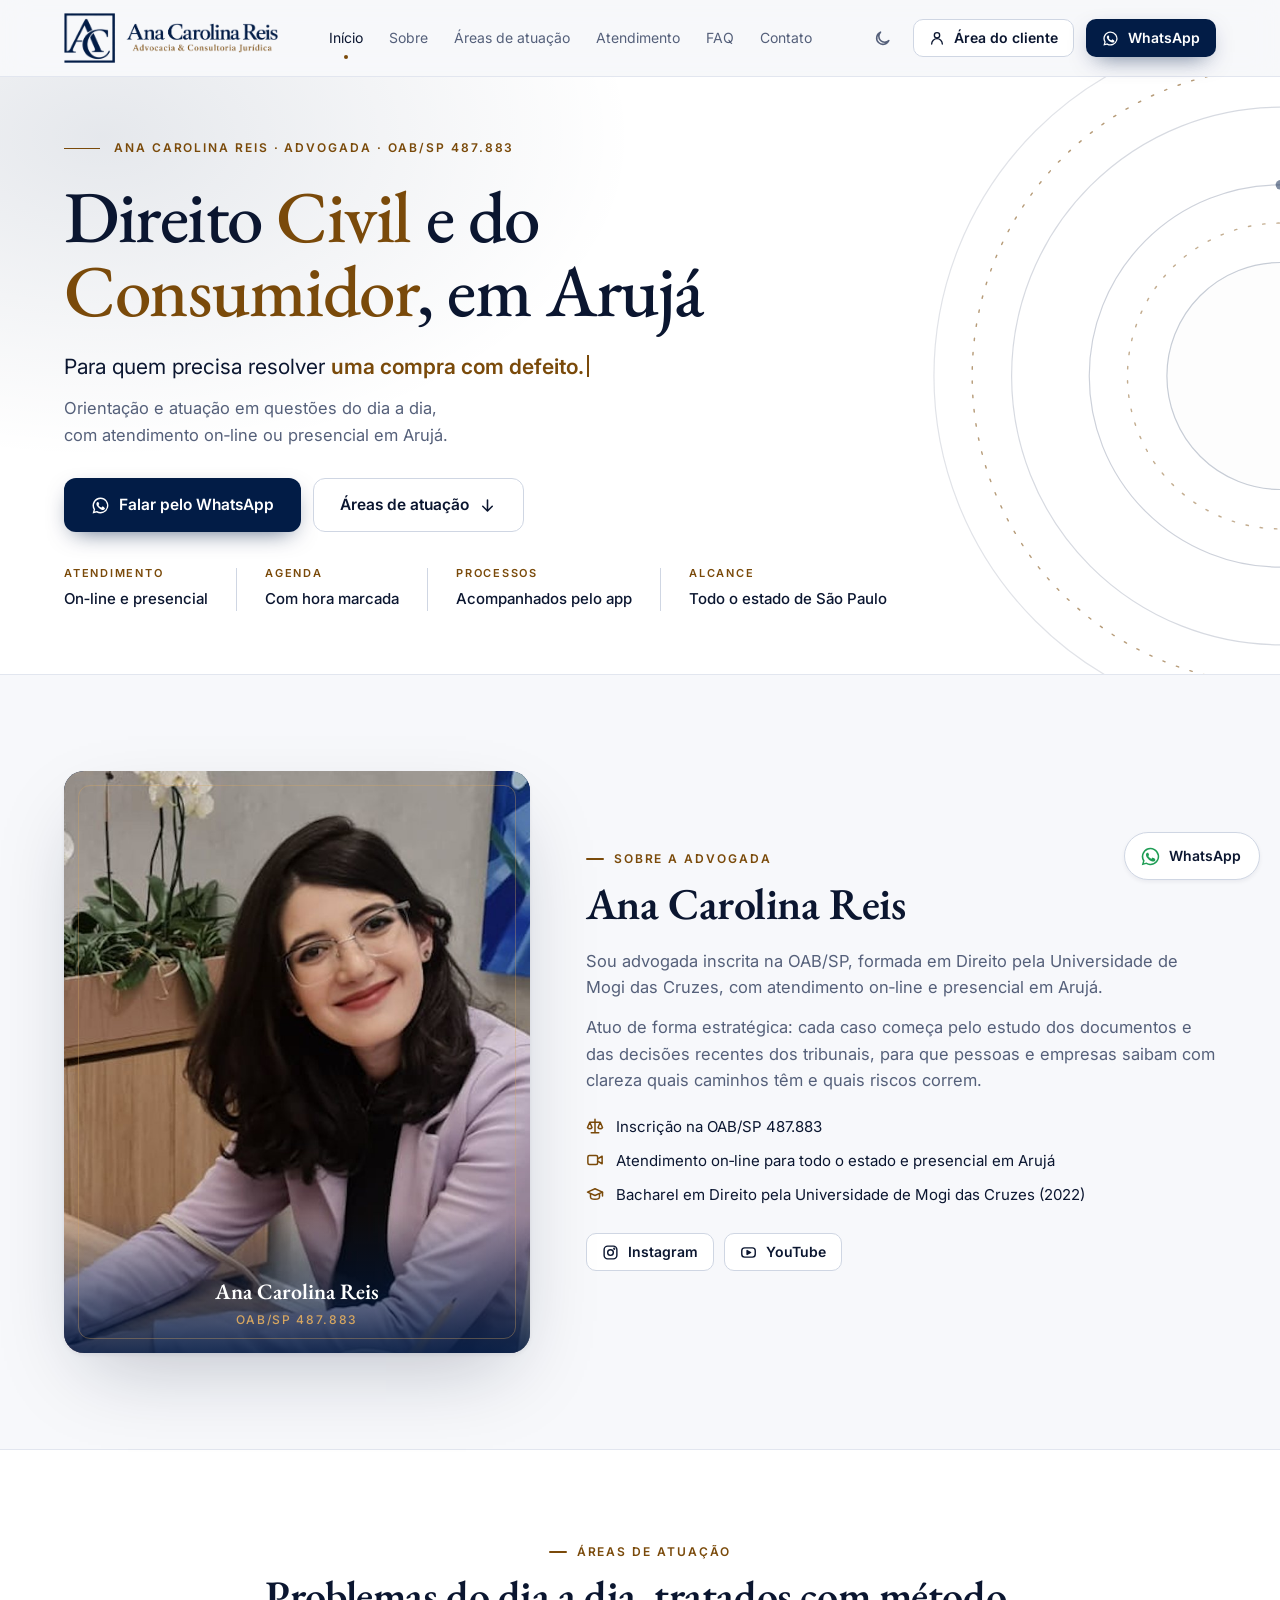
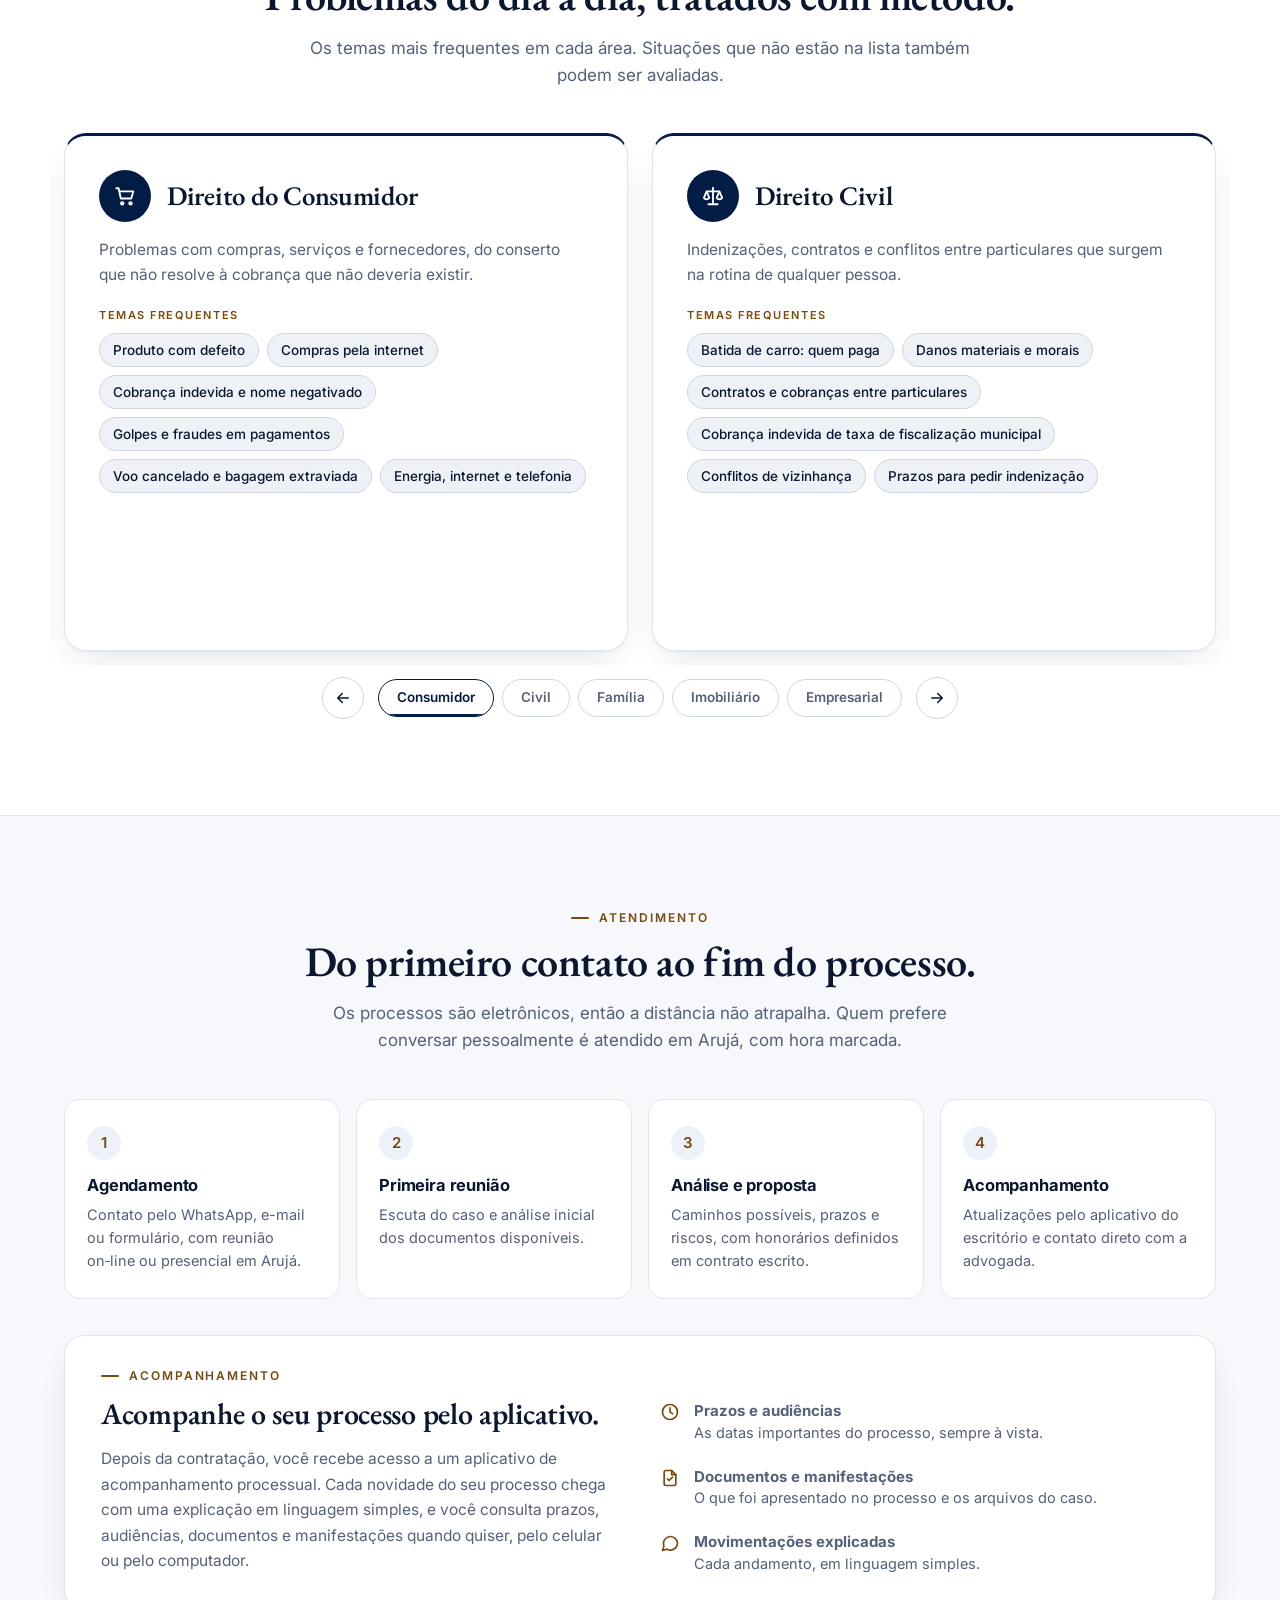
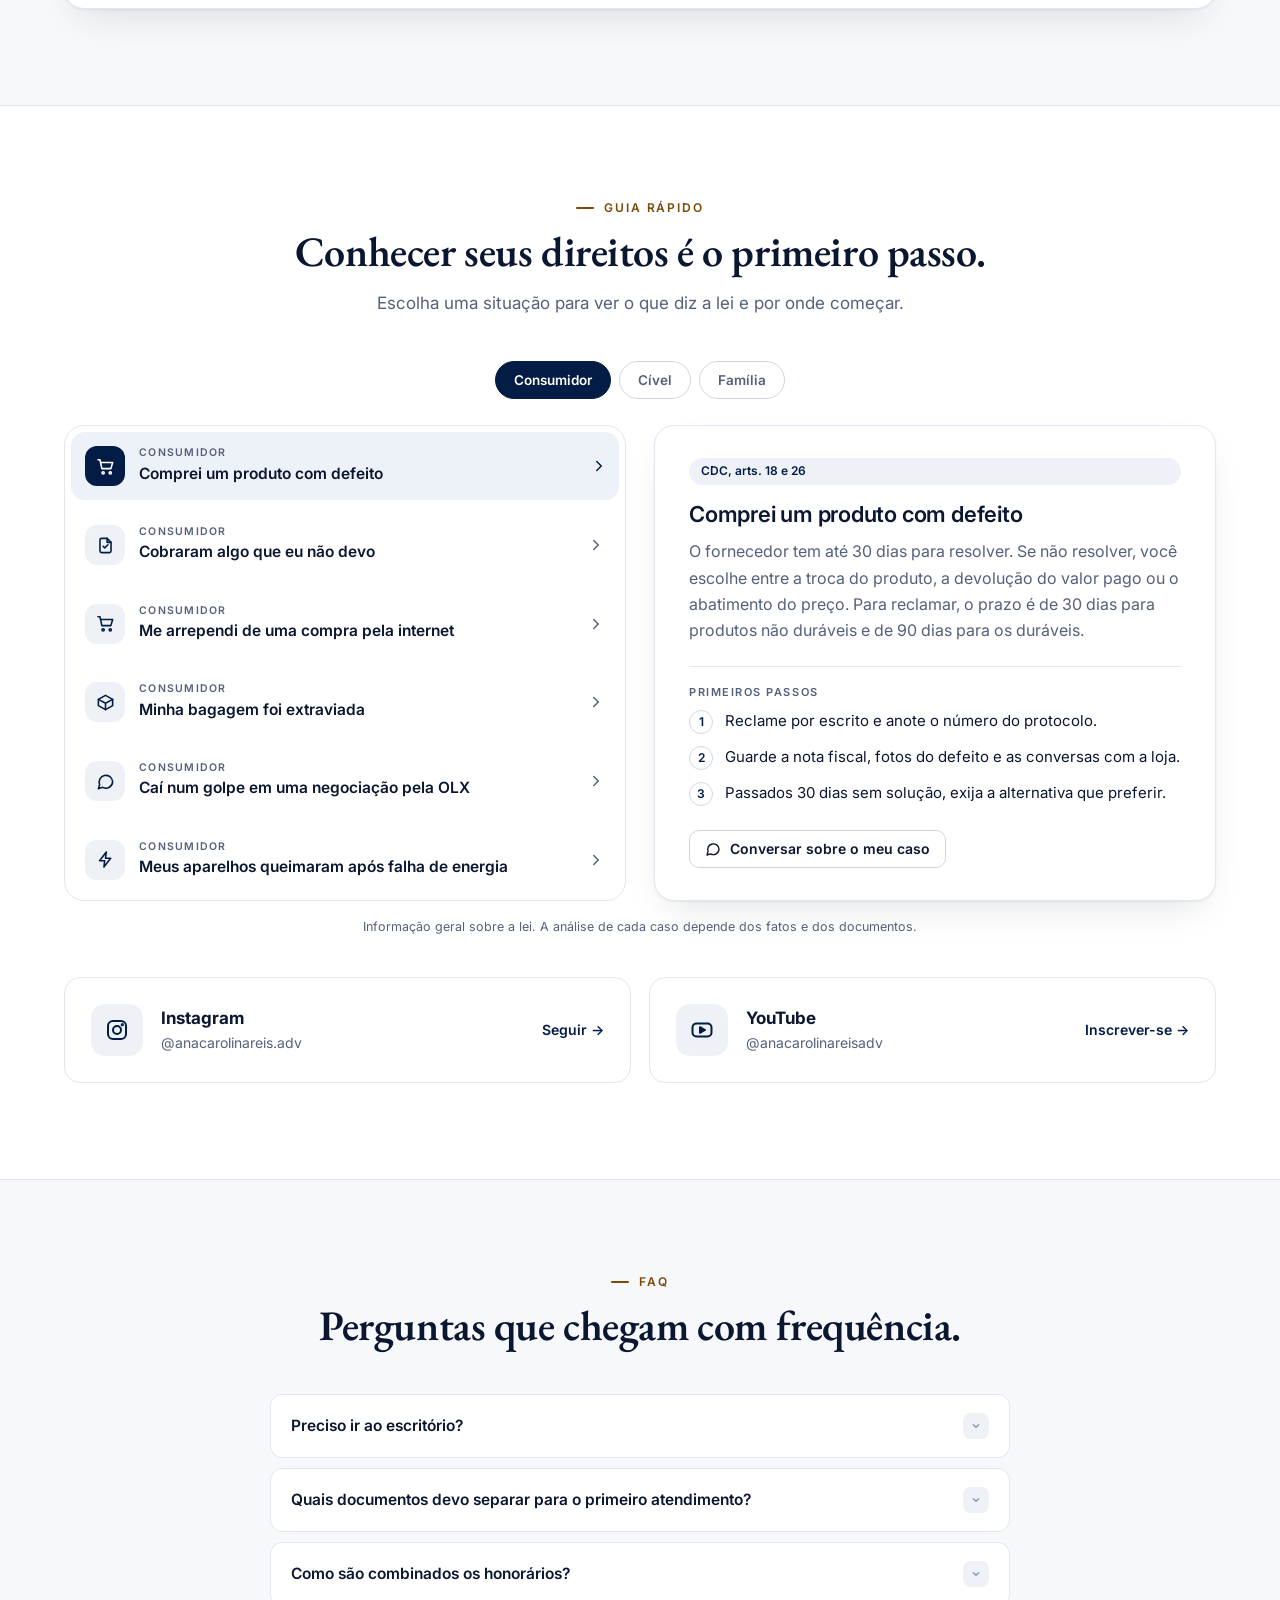
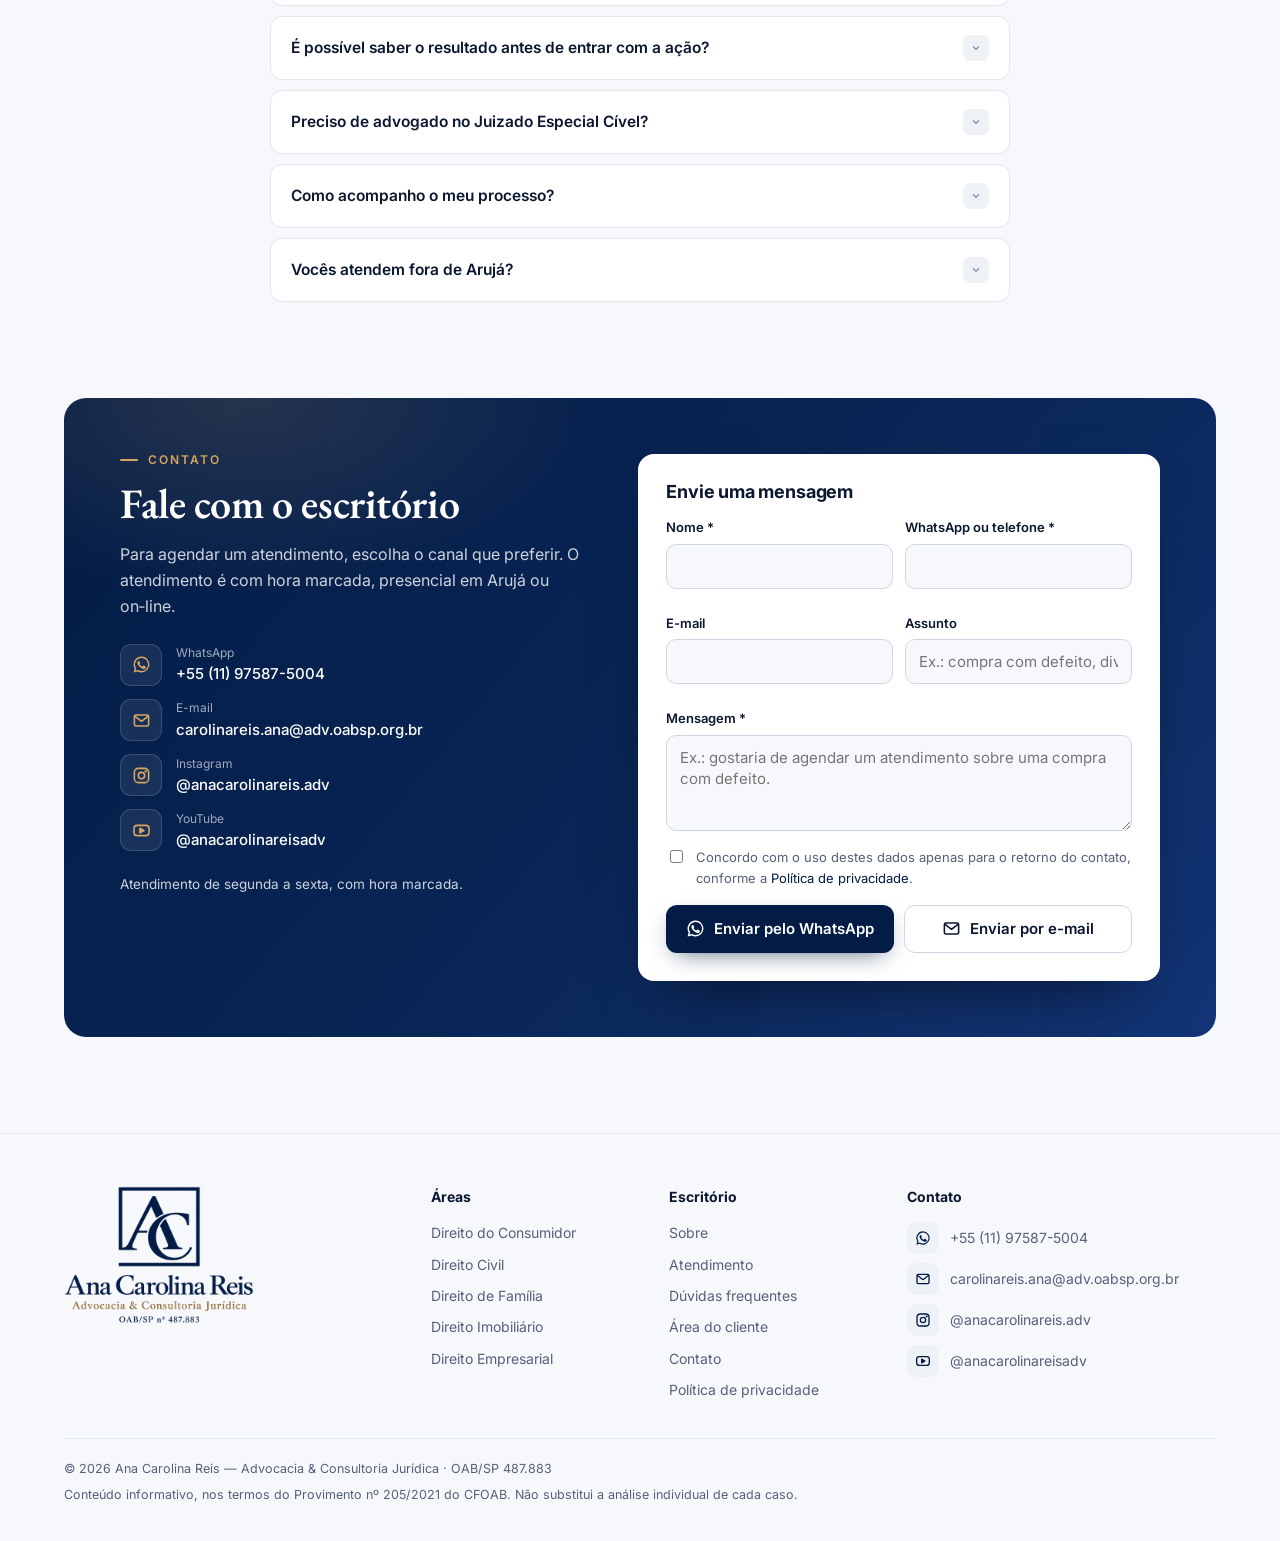
==== commit 3bd2acd4: "v20: foto e texto em Sobre, areas e rodape, FAQ, favicon, contato no celular" ====
--- a/index.html
+++ b/index.html
@@ -1 +1 @@
-<!doctype html><html lang="pt-BR"><head><meta charset="utf-8"><meta name="viewport" content="width=device-width, initial-scale=1"><title>Advogada em Arujá/SP | Direito do Consumidor e Direito Civil — Ana Carolina Reis</title><meta name="description" content="Advogada em Arujá/SP (OAB/SP 487.883): Direito do Consumidor, Direito Civil e Direito de Família. Atendimento presencial em Arujá e on-line, com acompanhamento do processo pelo aplicativo."><link rel="canonical" href="https://anacarolinareis.adv.br/"><meta property="og:type" content="website"><meta property="og:locale" content="pt_BR"><meta property="og:site_name" content="Ana Carolina Reis — Advocacia & Consultoria Jurídica"><meta property="og:title" content="Advogada em Arujá/SP | Direito do Consumidor e Direito Civil — Ana Carolina Reis"><meta property="og:description" content="Advogada em Arujá/SP (OAB/SP 487.883): Direito do Consumidor, Direito Civil e Direito de Família. Atendimento presencial em Arujá e on-line, com acompanhamento do processo pelo aplicativo."><meta property="og:url" content="https://anacarolinareis.adv.br/"><meta property="og:image" content="https://anacarolinareis.adv.br/og-image.jpg"><meta name="theme-color" content="#021c46"><link rel="icon" href="favicon.png" type="image/png"><link rel="apple-touch-icon" href="apple-touch-icon.png"><script>(function(){try{var t=sessionStorage.getItem("acr-tema");if(t==="dark"||t==="light")document.documentElement.dataset.theme=t}catch(e){}})()</script><link rel="preconnect" href="https://fonts.googleapis.com"><link rel="preconnect" href="https://fonts.gstatic.com" crossorigin><link rel="stylesheet" href="https://fonts.googleapis.com/css2?family=EB+Garamond:ital,wght@0,500;0,600;1,500&family=Inter:wght@400;500;600;700&display=swap"><link rel="stylesheet" href="site.css?v=19"><script type="application/ld+json">[{"@context": "https://schema.org", "@type": "LegalService", "name": "Ana Carolina Reis — Advocacia & Consultoria Jurídica", "url": "https://anacarolinareis.adv.br/", "logo": "https://anacarolinareis.adv.br/logo-ac.png", "image": "https://anacarolinareis.adv.br/og-image.jpg", "email": "carolinareis.ana@adv.oabsp.org.br", "telephone": "+5511975875004", "areaServed": ["Arujá", "Santa Isabel", "Itaquaquecetuba", "Mogi das Cruzes", "Guarulhos", "São Paulo"], "address": {"@type": "PostalAddress", "addressLocality": "Arujá", "addressRegion": "SP", "addressCountry": "BR"}, "knowsAbout": ["Direito do Consumidor", "Direito Civil", "Direito de Família", "Direito Imobiliário", "Direito Empresarial"], "founder": {"@type": "Person", "name": "Ana Carolina Reis"}, "priceRange": "Sob consulta", "sameAs": ["https://www.instagram.com/anacarolinareis.adv/", "https://www.youtube.com/@anacarolinareisadv"]}, {"@context": "https://schema.org", "@type": "Person", "name": "Ana Carolina Reis", "jobTitle": "Advogada", "url": "https://anacarolinareis.adv.br/#sobre", "identifier": "OAB/SP 487.883", "worksFor": {"@type": "LegalService", "name": "Ana Carolina Reis — Advocacia & Consultoria Jurídica"}, "alumniOf": {"@type": "CollegeOrUniversity", "name": "Universidade de Mogi das Cruzes", "sameAs": "https://www.umc.br"}, "hasCredential": [{"@type": "EducationalOccupationalCredential", "credentialCategory": "degree", "name": "Bacharelado em Direito", "dateCreated": "2022", "recognizedBy": {"@type": "CollegeOrUniversity", "name": "Universidade de Mogi das Cruzes"}}, {"@type": "EducationalOccupationalCredential", "credentialCategory": "license", "name": "OAB/SP 487.883", "recognizedBy": {"@type": "Organization", "name": "Ordem dos Advogados do Brasil, Seção de São Paulo"}}], "knowsAbout": ["Direito do Consumidor", "Direito Civil", "Direito de Família", "Direito Imobiliário", "Direito Empresarial", "Divórcio", "Inventário", "Indenização por danos materiais e morais", "Pensão alimentícia", "Guarda e convivência"], "sameAs": ["https://www.instagram.com/anacarolinareis.adv/", "https://www.youtube.com/@anacarolinareisadv"]}, {"@context": "https://schema.org", "@type": "FAQPage", "mainEntity": [{"@type": "Question", "name": "Preciso ir ao escritório?", "acceptedAnswer": {"@type": "Answer", "text": "Não necessariamente. A conversa pode ser por vídeo, os documentos podem ser enviados em formato digital e os processos são eletrônicos. Quem prefere o atendimento pessoal é recebido em Arujá, com hora marcada."}}, {"@type": "Question", "name": "Quais documentos devo separar para o primeiro atendimento?", "acceptedAnswer": {"@type": "Answer", "text": "Documento pessoal com foto e tudo o que se relaciona com o problema: contratos, notas fiscais, faturas, extratos, protocolos de atendimento, conversas e fotos. Em questões de pensão e guarda, a certidão de nascimento dos filhos e os comprovantes de despesas. Se faltar algo, a lista é ajustada na conversa."}}, {"@type": "Question", "name": "Como são combinados os honorários?", "acceptedAnswer": {"@type": "Answer", "text": "Depois da análise do caso, a proposta de honorários é apresentada e combinada por escrito, em contrato, antes do início do trabalho. O valor considera a complexidade de cada situação e observa a Tabela de Honorários da OAB/SP."}}, {"@type": "Question", "name": "É possível saber o resultado antes de entrar com a ação?", "acceptedAnswer": {"@type": "Answer", "text": "Nenhum advogado pode prometer resultado: a decisão depende das provas e do entendimento do juiz. O que dá para fazer antes é avaliar a situação com cuidado, mostrar o que os tribunais têm decidido em casos parecidos e explicar os riscos, para que a decisão de seguir seja sua e bem informada."}}, {"@type": "Question", "name": "Quanto tempo tenho para reclamar de um produto com defeito?", "acceptedAnswer": {"@type": "Answer", "text": "O Código de Defesa do Consumidor (art. 26) dá  30 dias  para produtos não duráveis e  90 dias  para duráveis, contados da entrega. Se o defeito é oculto, o prazo começa quando ele aparece. A reclamação comprovada ao fornecedor suspende o prazo até a resposta negativa."}}, {"@type": "Question", "name": "Preciso de advogado no Juizado Especial Cível?", "acceptedAnswer": {"@type": "Answer", "text": "Nas causas de até 20 salários mínimos, a Lei nº 9.099/1995 (art. 9º) permite entrar sem advogado. Acima disso, até o limite de 40 salários mínimos, a presença de advogado é obrigatória, e também para recorrer da sentença."}}, {"@type": "Question", "name": "Existe uma porcentagem fixa de pensão alimentícia?", "acceptedAnswer": {"@type": "Answer", "text": "Não. A lei não fixa percentual. O valor é definido pela necessidade de quem recebe e pela possibilidade de quem paga (Código Civil, art. 1.694, § 1º). Os “30%” que circulam por aí são uma referência comum, não uma regra."}}, {"@type": "Question", "name": "Como acompanho o meu processo?", "acceptedAnswer": {"@type": "Answer", "text": "Por aplicativo, no celular ou no computador. Depois da contratação, o escritório libera o seu acesso e você consulta quando quiser os prazos, os documentos, as manifestações e as movimentações do processo, explicadas em linguagem simples. O passo a passo do primeiro acesso está na  Área do cliente ."}}, {"@type": "Question", "name": "Vocês atendem fora de Arujá?", "acceptedAnswer": {"@type": "Answer", "text": "Sim. O atendimento on-line alcança todo o estado de São Paulo, e os processos são eletrônicos. Quem prefere conversar pessoalmente é recebido em Arujá, com hora marcada."}}]}]</script></head><body><a class="skip" href="#conteudo">Pular para o conteúdo</a><header class="top"><div class="wrap"><a class="brand brand-h" href="./#inicio" aria-label="Ana Carolina Reis, Advocacia &amp; Consultoria Jurídica, início"><img class="mark-l" src="logo-h2.png" alt="" width="214" height="50"><img class="mark-d" src="logo-h2-claro.png" alt="" width="214" height="50"></a><nav class="nav" aria-label="Principal"><a href="./#inicio">Início</a><a href="./#sobre">Sobre</a><a href="./#areas">Áreas de atuação</a><a href="./#atendimento">Atendimento</a><a href="./#faq">FAQ</a><a href="./#contato">Contato</a><a class="nav-cli" href="area-do-cliente">Área do cliente</a></nav><div class="top-r"><button class="icon-btn" type="button" data-theme-toggle aria-label="Alternar tema claro ou escuro"><svg viewBox="0 0 24 24" fill="none" stroke="currentColor" stroke-width="2" stroke-linecap="round" stroke-linejoin="round" aria-hidden="true" class="i-moon"><path d="M20 14.5A8 8 0 1 1 9.5 4a6.5 6.5 0 0 0 10.5 10.5z"/></svg><svg viewBox="0 0 24 24" fill="none" stroke="currentColor" stroke-width="2" stroke-linecap="round" stroke-linejoin="round" aria-hidden="true" class="i-sun"><circle cx="12" cy="12" r="4"/><path d="M12 2v2M12 20v2M4.9 4.9l1.4 1.4M17.7 17.7l1.4 1.4M2 12h2M20 12h2M4.9 19.1l1.4-1.4M17.7 6.3l1.4-1.4"/></svg></button><a class="btn btn-g btn-sm cli-btn" href="area-do-cliente"><svg viewBox="0 0 24 24" fill="none" stroke="currentColor" stroke-width="2" stroke-linecap="round" stroke-linejoin="round" aria-hidden="true"><circle cx="12" cy="8" r="4"/><path d="M4 21c0-4.4 3.6-8 8-8s8 3.6 8 8"/></svg><span class="lbl">Área do cliente</span></a><a class="btn btn-p btn-sm" href="https://wa.me/5511975875004?s=p" target="_blank" rel="noopener"><svg viewBox="0 0 24 24" fill="currentColor" aria-hidden="true"><path d="M12 2a10 10 0 0 0-8.6 15.1L2 22l5-1.3A10 10 0 1 0 12 2zm0 18.2a8.2 8.2 0 0 1-4.2-1.2l-.3-.2-3 .8.8-2.9-.2-.3A8.2 8.2 0 1 1 12 20.2zm4.5-6.1c-.2-.1-1.5-.7-1.7-.8-.2-.1-.4-.1-.6.1l-.8 1c-.1.2-.3.2-.5.1a6.7 6.7 0 0 1-3.3-2.9c-.2-.4.2-.4.7-1.3.1-.2 0-.3 0-.4l-.8-1.8c-.2-.5-.4-.4-.6-.4h-.5a1 1 0 0 0-.7.3 3 3 0 0 0-.9 2.2 5.2 5.2 0 0 0 1.1 2.8 11.9 11.9 0 0 0 4.6 4c1.7.7 2.4.8 3.2.7.5-.1 1.5-.6 1.7-1.2.2-.6.2-1.1.2-1.2-.1-.1-.3-.2-.5-.3z"/></svg><span class="lbl">WhatsApp</span></a><button class="icon-btn menu-btn" type="button" data-menu aria-label="Abrir menu" aria-expanded="false"><svg viewBox="0 0 24 24" fill="none" stroke="currentColor" stroke-width="2" stroke-linecap="round" stroke-linejoin="round" aria-hidden="true"><path d="M4 7h16M4 12h16M4 17h16"/></svg></button></div></div></header><main id="conteudo" class="home"><section class="hx" id="inicio"><div class="hx-bg" aria-hidden="true"></div><svg class="hx-geo" viewBox="0 0 600 600" aria-hidden="true"><g class="rings"><circle cx="300" cy="300" r="290"/><circle cx="300" cy="300" r="225"/><circle cx="300" cy="300" r="160"/><circle cx="300" cy="300" r="95"/></g><circle class="dash" cx="300" cy="300" r="258"/><circle class="dash d2" cx="300" cy="300" r="128"/><g class="orb"><circle cx="300" cy="10" r="6"/></g><g class="orb o2"><circle cx="300" cy="140" r="4"/></g></svg><div class="wrap"><div class="hx-l"><span class="hx-eye a1"><span><span class="nm">Ana Carolina Reis · </span>Advogada · OAB/SP 487.883</span></span><h1 class="a2" data-fit>Direito <span class="hl">Civil</span> e do<br><span class="hx-l2"><span class="hl">Consumidor</span>, em <span data-cidade>Arujá</span></span></h1><p class="hx-type a3"><span class="sr">Para quem precisa resolver problemas com compras, cobranças, golpes, voos e indenizações.</span><span aria-hidden="true">Para quem precisa resolver <span class="tw" data-frases="uma compra com defeito.|uma cobrança indevida.|um golpe pelo Pix.|uma batida de carro.|um voo cancelado.|um nome negativado.">uma compra com defeito.</span><span class="caret"></span></span></p><p class="hx-lead a3"><span>Orientação e atuação em questões do dia a dia,</span> <span>com atendimento on‑line ou presencial em Arujá.</span></p><div class="cta a4"><a class="btn btn-p btn-lg" href="https://wa.me/5511975875004?s=p" target="_blank" rel="noopener"><svg viewBox="0 0 24 24" fill="currentColor" aria-hidden="true"><path d="M12 2a10 10 0 0 0-8.6 15.1L2 22l5-1.3A10 10 0 1 0 12 2zm0 18.2a8.2 8.2 0 0 1-4.2-1.2l-.3-.2-3 .8.8-2.9-.2-.3A8.2 8.2 0 1 1 12 20.2zm4.5-6.1c-.2-.1-1.5-.7-1.7-.8-.2-.1-.4-.1-.6.1l-.8 1c-.1.2-.3.2-.5.1a6.7 6.7 0 0 1-3.3-2.9c-.2-.4.2-.4.7-1.3.1-.2 0-.3 0-.4l-.8-1.8c-.2-.5-.4-.4-.6-.4h-.5a1 1 0 0 0-.7.3 3 3 0 0 0-.9 2.2 5.2 5.2 0 0 0 1.1 2.8 11.9 11.9 0 0 0 4.6 4c1.7.7 2.4.8 3.2.7.5-.1 1.5-.6 1.7-1.2.2-.6.2-1.1.2-1.2-.1-.1-.3-.2-.5-.3z"/></svg>Falar pelo WhatsApp</a><a class="btn btn-g btn-lg" href="#areas">Áreas de atuação<svg viewBox="0 0 24 24" fill="none" stroke="currentColor" stroke-width="2" stroke-linecap="round" stroke-linejoin="round" aria-hidden="true"><path d="M12 5v14M6 13l6 6 6-6"/></svg></a></div><dl class="hx-facts a4"><div><dt>Atendimento</dt><dd>On‑line e presencial</dd></div><div><dt>Agenda</dt><dd>Com hora marcada</dd></div><div><dt>Processos</dt><dd><span class="only-d">Acompanhados pelo app</span><span class="only-m">Pelo aplicativo</span></dd></div><div><dt>Alcance</dt><dd><span class="only-d">Todo o estado de São Paulo</span><span class="only-m">Todo o estado de SP</span></dd></div></dl></div></div></section><section class="sec" id="sobre"><div class="wrap about"><figure class="portrait rv" style="margin:0"><img src="logo-ac-claro.png" alt="Monograma AC de Ana Carolina Reis" width="246" height="240"><figcaption>Ana Carolina Reis<small>OAB/SP 487.883</small></figcaption></figure><div class="rv"><span class="eyebrow">Sobre a advogada</span><h2>Ana Carolina Reis</h2><p>Sou advogada inscrita na OAB de São Paulo, formada em Direito pela Universidade de Mogi das Cruzes, e atuo com Direito Civil, Direito do Consumidor e Direito de Família, com atendimento on‑line e presencial em Arujá.</p><p>No dia a dia, acompanho pessoas que tiveram problemas com compras, prestadores de serviço, golpes e outros particulares, além de famílias que passam por divórcio, inventário ou precisam definir pensão, guarda e convivência dos filhos. Antes de propor qualquer medida, estudo os documentos e as decisões recentes dos tribunais em casos parecidos, para explicar com clareza o que pode ser feito.</p><ul class="facts"><li><svg viewBox="0 0 24 24" fill="none" stroke="currentColor" stroke-width="2" stroke-linecap="round" stroke-linejoin="round" aria-hidden="true"><path d="M12 3v18M7 21h10M5 7h14M5 7l-3 7a3.5 3.5 0 0 0 6 0zM19 7l-3 7a3.5 3.5 0 0 0 6 0z"/></svg><span>Inscrição na OAB/SP 487.883</span></li><li><svg viewBox="0 0 24 24" fill="none" stroke="currentColor" stroke-width="2" stroke-linecap="round" stroke-linejoin="round" aria-hidden="true"><rect x="2.5" y="6" width="13" height="12" rx="2"/><path d="m15.5 10.5 6-3.5v10l-6-3.5"/></svg><span>Atendimento on‑line para todo o estado e presencial em Arujá</span></li><li><svg viewBox="0 0 24 24" fill="none" stroke="currentColor" stroke-width="2" stroke-linecap="round" stroke-linejoin="round" aria-hidden="true"><path d="M2 9.5 12 5l10 4.5L12 14z"/><path d="M6 11.5v4.5c0 1.5 2.7 3 6 3s6-1.5 6-3v-4.5M22 9.5v5"/></svg><span>Bacharel em Direito pela Universidade de Mogi das Cruzes (2022)</span></li></ul><div class="row"><a class="btn btn-g btn-sm" href="https://www.instagram.com/anacarolinareis.adv/" target="_blank" rel="noopener"><svg viewBox="0 0 24 24" fill="none" stroke="currentColor" stroke-width="2" stroke-linecap="round" stroke-linejoin="round" aria-hidden="true"><rect x="3" y="3" width="18" height="18" rx="5"/><circle cx="12" cy="12" r="4"/><circle cx="17.3" cy="6.7" r=".6" fill="currentColor"/></svg>Instagram</a><a class="btn btn-g btn-sm" href="https://www.youtube.com/@anacarolinareisadv" target="_blank" rel="noopener"><svg viewBox="0 0 24 24" fill="none" stroke="currentColor" stroke-width="2" stroke-linecap="round" stroke-linejoin="round" aria-hidden="true"><rect x="2.5" y="5.5" width="19" height="13" rx="4"/><path d="m10 9.2 5 2.8-5 2.8z" fill="currentColor"/></svg>YouTube</a></div></div></div></section><section class="sec sec-alt" id="areas"><div class="wrap"><div class="sec-h c rv"><span class="eyebrow">Áreas de atuação</span><h2>Problemas do dia a dia, tratados com método.</h2><p>Os temas mais frequentes em cada área. Situações que não estão na lista também podem ser avaliadas.</p></div><div class="car rv" data-car aria-roledescription="carrossel" aria-label="Áreas de atuação"><div class="car-vp"><div class="car-track"><article class="cs" data-i="0"><div class="cs-h"><span class="cs-ic"><svg viewBox="0 0 24 24" fill="none" stroke="currentColor" stroke-width="2" stroke-linecap="round" stroke-linejoin="round" aria-hidden="true"><circle cx="9" cy="20" r="1.4"/><circle cx="18" cy="20" r="1.4"/><path d="M2.5 3.5H5l2.4 11.2h11.4L21 7H6.2"/></svg></span><h3>Direito do Consumidor</h3></div><p>Problemas com compras, serviços e fornecedores, do conserto que não resolve à cobrança que não deveria existir.</p><span class="cs-lbl">Temas frequentes</span><ul class="cs-tags"><li><a href="produto-com-defeito">Produto com defeito</a></li><li><a href="direito-do-consumidor#compras">Compras pela internet</a></li><li><a href="direito-do-consumidor#cobranca">Cobrança indevida e nome negativado</a></li><li><a href="direito-do-consumidor#golpes">Golpes e fraudes em pagamentos</a></li><li><a href="direito-do-consumidor#voos">Voo cancelado e bagagem extraviada</a></li><li><a href="direito-do-consumidor#servicos">Energia, internet e telefonia</a></li></ul></article><article class="cs" data-i="1"><div class="cs-h"><span class="cs-ic"><svg viewBox="0 0 24 24" fill="none" stroke="currentColor" stroke-width="2" stroke-linecap="round" stroke-linejoin="round" aria-hidden="true"><path d="M12 3v18M7 21h10M5 7h14M5 7l-3 7a3.5 3.5 0 0 0 6 0zM19 7l-3 7a3.5 3.5 0 0 0 6 0z"/></svg></span><h3>Direito Civil</h3></div><p>Indenizações, contratos e conflitos entre particulares que surgem na rotina de qualquer pessoa.</p><span class="cs-lbl">Temas frequentes</span><ul class="cs-tags"><li><a href="batida-de-carro-quem-paga">Batida de carro: quem paga</a></li><li><span>Danos materiais e morais</span></li><li><span>Contratos e cobranças entre particulares</span></li><li><span>Cobrança indevida de taxa de fiscalização municipal</span></li><li><span>Conflitos de vizinhança</span></li><li><a href="batida-de-carro-quem-paga#prazos">Prazos para pedir indenização</a></li></ul></article><article class="cs" data-i="2"><div class="cs-h"><span class="cs-ic"><svg viewBox="0 0 24 24" fill="none" stroke="currentColor" stroke-width="2" stroke-linecap="round" stroke-linejoin="round" aria-hidden="true"><circle cx="9" cy="8" r="3.2"/><path d="M3 20c0-3.3 2.7-6 6-6s6 2.7 6 6"/><circle cx="17" cy="9" r="2.5"/><path d="M15.5 14.2c3 .3 5.5 2.6 5.5 5.8"/></svg></span><h3>Direito de Família</h3></div><p>Divórcio, inventário e as ações que envolvem os filhos, sempre buscando o caminho menos desgastante para a família.</p><span class="cs-lbl">Temas frequentes</span><ul class="cs-tags"><li><span>Divórcio judicial e extrajudicial</span></li><li><span>Inventário judicial e extrajudicial</span></li><li><a href="pensao-alimenticia-aruja">Pensão alimentícia</a></li><li><a href="pensao-alimenticia-aruja#execucao">Revisão e cobrança de pensão</a></li><li><a href="guarda-e-convivencia">Guarda compartilhada ou unilateral</a></li><li><a href="guarda-e-convivencia#convivencia">Regulamentação de convivência</a></li></ul></article><article class="cs" data-i="3"><div class="cs-h"><span class="cs-ic"><svg viewBox="0 0 24 24" fill="none" stroke="currentColor" stroke-width="2" stroke-linecap="round" stroke-linejoin="round" aria-hidden="true"><path d="M3 11 12 4l9 7"/><path d="M5 10v10h14V10"/><path d="M10 20v-6h4v6"/></svg></span><h3>Direito Imobiliário</h3></div><p>Locação, compra e venda e regularização de imóveis, para proprietários, empresas e condomínios.</p><span class="cs-lbl">Temas frequentes</span><ul class="cs-tags"><li><span>Locação comercial e residencial</span></li><li><span>Despejo por falta de pagamento</span></li><li><span>Compra e venda de imóveis</span></li><li><span>Regularização de imóveis e obras</span></li><li><span>IPTU e cadastro imobiliário</span></li><li><span>Cobranças e conflitos em condomínios</span></li></ul></article><article class="cs" data-i="4"><div class="cs-h"><span class="cs-ic"><svg viewBox="0 0 24 24" fill="none" stroke="currentColor" stroke-width="2" stroke-linecap="round" stroke-linejoin="round" aria-hidden="true"><rect x="3" y="7" width="18" height="13" rx="2"/><path d="M9 7V5a2 2 0 0 1 2-2h2a2 2 0 0 1 2 2v2M3 13h18"/></svg></span><h3>Direito Empresarial</h3></div><p>Apoio jurídico à rotina de empresas e empreendedores, dos contratos às questões com a prefeitura.</p><span class="cs-lbl">Temas frequentes</span><ul class="cs-tags"><li><span>Taxas e autuações da prefeitura</span></li><li><span>Licenças e regularização do negócio</span></li><li><span>Contratos com clientes e fornecedores</span></li><li><span>Cobrança e recuperação de crédito</span></li><li><span>Questões trabalhistas do empregador</span></li><li><span>Entrada e saída de sócios</span></li></ul></article></div></div><div class="car-nav"><button class="car-arr" type="button" data-prev aria-label="Área anterior"><svg viewBox="0 0 24 24" fill="none" stroke="currentColor" stroke-width="2" stroke-linecap="round" stroke-linejoin="round" aria-hidden="true"><path d="M19 12H5M11 6l-6 6 6 6"/></svg></button><div class="car-dots"><button class="cs-dot" type="button" data-go="0" aria-label="Mostrar Direito do Consumidor" aria-current="true"><span>Consumidor</span><i></i></button><button class="cs-dot" type="button" data-go="1" aria-label="Mostrar Direito Civil"><span>Civil</span><i></i></button><button class="cs-dot" type="button" data-go="2" aria-label="Mostrar Direito de Família"><span>Família</span><i></i></button><button class="cs-dot" type="button" data-go="3" aria-label="Mostrar Direito Imobiliário"><span>Imobiliário</span><i></i></button><button class="cs-dot" type="button" data-go="4" aria-label="Mostrar Direito Empresarial"><span>Empresarial</span><i></i></button></div><button class="car-arr" type="button" data-next aria-label="Próxima área"><svg viewBox="0 0 24 24" fill="none" stroke="currentColor" stroke-width="2" stroke-linecap="round" stroke-linejoin="round" aria-hidden="true"><path d="M5 12h14M13 6l6 6-6 6"/></svg></button></div></div></div></section><section class="sec" id="atendimento"><div class="wrap"><div class="sec-h c rv"><span class="eyebrow">Atendimento</span><h2>Do primeiro contato ao fim do processo.</h2><p>Os processos são eletrônicos, então a distância não atrapalha. Quem prefere conversar pessoalmente é atendido em Arujá, com hora marcada.</p></div><div class="steps"><div class="step rv"><b>1</b><h3>Agendamento</h3><p>Contato pelo WhatsApp, e-mail ou formulário, com reunião on‑line ou presencial em Arujá.</p></div><div class="step rv"><b>2</b><h3>Primeira reunião</h3><p>Escuta do caso e análise inicial dos documentos disponíveis.</p></div><div class="step rv"><b>3</b><h3>Análise e proposta</h3><p>Caminhos possíveis, prazos e riscos, com honorários definidos em contrato escrito.</p></div><div class="step rv"><b>4</b><h3>Acompanhamento</h3><p>Atualizações pelo aplicativo do escritório e contato direto com a advogada.</p></div></div><div class="app-card rv"><div class="app-hd"><span class="eyebrow">Acompanhamento</span></div><div class="app-t"><h3>Acompanhe o seu processo pelo aplicativo.</h3><p>Depois da contratação, você recebe acesso a um aplicativo de acompanhamento processual. Cada novidade do seu processo chega com uma explicação em linguagem simples, e você consulta prazos, audiências, documentos e manifestações quando quiser, pelo celular ou pelo computador.</p></div><ul class="app-l"><li><svg viewBox="0 0 24 24" fill="none" stroke="currentColor" stroke-width="2" stroke-linecap="round" stroke-linejoin="round" aria-hidden="true"><circle cx="12" cy="12" r="9"/><path d="M12 7v5l3 2"/></svg><span><b>Prazos e audiências</b>As datas importantes do processo, sempre à vista.</span></li><li><svg viewBox="0 0 24 24" fill="none" stroke="currentColor" stroke-width="2" stroke-linecap="round" stroke-linejoin="round" aria-hidden="true"><path d="M14 3H7a2 2 0 0 0-2 2v14a2 2 0 0 0 2 2h10a2 2 0 0 0 2-2V8z"/><path d="M14 3v5h5M9 13l2 2 4-4"/></svg><span><b>Documentos e manifestações</b>O que foi apresentado no processo e os arquivos do caso.</span></li><li><svg viewBox="0 0 24 24" fill="none" stroke="currentColor" stroke-width="2" stroke-linecap="round" stroke-linejoin="round" aria-hidden="true"><path d="M21 12a8.5 8.5 0 0 1-12.6 7.4L3 21l1.6-5.2A8.5 8.5 0 1 1 21 12z"/></svg><span><b>Movimentações explicadas</b>Cada andamento, em linguagem simples.</span></li></ul></div></div></section><section class="sec sec-alt" id="guia"><div class="wrap"><div class="sec-h c rv"><span class="eyebrow">Guia rápido</span><h2>Conhecer seus direitos é o primeiro passo.</h2><p>Escolha uma situação para ver o que diz a lei e por onde começar.</p></div><div class="gx rv" data-guia><div class="gx-f" role="group" aria-label="Filtrar por área"><button type="button" class="gx-chip" data-f="consumidor" aria-pressed="true">Consumidor</button><button type="button" class="gx-chip" data-f="civel" aria-pressed="false">Cível</button><button type="button" class="gx-chip" data-f="familia" aria-pressed="false">Família</button></div><div class="gx-b"><ul class="gx-list"><li data-cat="consumidor"><button class="gx-q" type="button" data-g="0" aria-pressed="false"><span class="gx-ic"><svg viewBox="0 0 24 24" fill="none" stroke="currentColor" stroke-width="2" stroke-linecap="round" stroke-linejoin="round" aria-hidden="true"><circle cx="9" cy="20" r="1.4"/><circle cx="18" cy="20" r="1.4"/><path d="M2.5 3.5H5l2.4 11.2h11.4L21 7H6.2"/></svg></span><span class="gx-t"><small>Consumidor</small><b>Comprei um produto com defeito</b></span><svg viewBox="0 0 24 24" fill="none" stroke="currentColor" stroke-width="2" stroke-linecap="round" stroke-linejoin="round" aria-hidden="true" class="gx-ch"><path d="m9 6 6 6-6 6"/></svg></button></li><li data-cat="consumidor"><button class="gx-q" type="button" data-g="1" aria-pressed="false"><span class="gx-ic"><svg viewBox="0 0 24 24" fill="none" stroke="currentColor" stroke-width="2" stroke-linecap="round" stroke-linejoin="round" aria-hidden="true"><path d="M14 3H7a2 2 0 0 0-2 2v14a2 2 0 0 0 2 2h10a2 2 0 0 0 2-2V8z"/><path d="M14 3v5h5M9 13l2 2 4-4"/></svg></span><span class="gx-t"><small>Consumidor</small><b>Cobraram algo que eu não devo</b></span><svg viewBox="0 0 24 24" fill="none" stroke="currentColor" stroke-width="2" stroke-linecap="round" stroke-linejoin="round" aria-hidden="true" class="gx-ch"><path d="m9 6 6 6-6 6"/></svg></button></li><li data-cat="consumidor"><button class="gx-q" type="button" data-g="2" aria-pressed="false"><span class="gx-ic"><svg viewBox="0 0 24 24" fill="none" stroke="currentColor" stroke-width="2" stroke-linecap="round" stroke-linejoin="round" aria-hidden="true"><circle cx="9" cy="20" r="1.4"/><circle cx="18" cy="20" r="1.4"/><path d="M2.5 3.5H5l2.4 11.2h11.4L21 7H6.2"/></svg></span><span class="gx-t"><small>Consumidor</small><b>Me arrependi de uma compra pela internet</b></span><svg viewBox="0 0 24 24" fill="none" stroke="currentColor" stroke-width="2" stroke-linecap="round" stroke-linejoin="round" aria-hidden="true" class="gx-ch"><path d="m9 6 6 6-6 6"/></svg></button></li><li data-cat="consumidor"><button class="gx-q" type="button" data-g="3" aria-pressed="false"><span class="gx-ic"><svg viewBox="0 0 24 24" fill="none" stroke="currentColor" stroke-width="2" stroke-linecap="round" stroke-linejoin="round" aria-hidden="true"><path d="M21 8 12 3 3 8v8l9 5 9-5z"/><path d="M3 8l9 5 9-5M12 13v8"/></svg></span><span class="gx-t"><small>Consumidor</small><b>Minha bagagem foi extraviada</b></span><svg viewBox="0 0 24 24" fill="none" stroke="currentColor" stroke-width="2" stroke-linecap="round" stroke-linejoin="round" aria-hidden="true" class="gx-ch"><path d="m9 6 6 6-6 6"/></svg></button></li><li data-cat="consumidor"><button class="gx-q" type="button" data-g="4" aria-pressed="false"><span class="gx-ic"><svg viewBox="0 0 24 24" fill="none" stroke="currentColor" stroke-width="2" stroke-linecap="round" stroke-linejoin="round" aria-hidden="true"><path d="M21 12a8.5 8.5 0 0 1-12.6 7.4L3 21l1.6-5.2A8.5 8.5 0 1 1 21 12z"/></svg></span><span class="gx-t"><small>Consumidor</small><b>Caí num golpe em uma negociação pela OLX</b></span><svg viewBox="0 0 24 24" fill="none" stroke="currentColor" stroke-width="2" stroke-linecap="round" stroke-linejoin="round" aria-hidden="true" class="gx-ch"><path d="m9 6 6 6-6 6"/></svg></button></li><li data-cat="consumidor"><button class="gx-q" type="button" data-g="5" aria-pressed="false"><span class="gx-ic"><svg viewBox="0 0 24 24" fill="none" stroke="currentColor" stroke-width="2" stroke-linecap="round" stroke-linejoin="round" aria-hidden="true"><path d="M13 2.5 4.5 13.5H11l-1 8 8.5-11H12z"/></svg></span><span class="gx-t"><small>Consumidor</small><b>Meus aparelhos queimaram após falha de energia</b></span><svg viewBox="0 0 24 24" fill="none" stroke="currentColor" stroke-width="2" stroke-linecap="round" stroke-linejoin="round" aria-hidden="true" class="gx-ch"><path d="m9 6 6 6-6 6"/></svg></button></li><li data-cat="civel"><button class="gx-q" type="button" data-g="6" aria-pressed="false"><span class="gx-ic"><svg viewBox="0 0 24 24" fill="none" stroke="currentColor" stroke-width="2" stroke-linecap="round" stroke-linejoin="round" aria-hidden="true"><path d="M5 16V11l2-5h10l2 5v5"/><path d="M3 16h18v3H3zM5 11h14"/><circle cx="7.5" cy="16" r="1.5"/><circle cx="16.5" cy="16" r="1.5"/></svg></span><span class="gx-t"><small>Cível</small><b>Bateram no meu carro</b></span><svg viewBox="0 0 24 24" fill="none" stroke="currentColor" stroke-width="2" stroke-linecap="round" stroke-linejoin="round" aria-hidden="true" class="gx-ch"><path d="m9 6 6 6-6 6"/></svg></button></li><li data-cat="civel"><button class="gx-q" type="button" data-g="7" aria-pressed="false"><span class="gx-ic"><svg viewBox="0 0 24 24" fill="none" stroke="currentColor" stroke-width="2" stroke-linecap="round" stroke-linejoin="round" aria-hidden="true"><path d="M12 3v18M7 21h10M5 7h14M5 7l-3 7a3.5 3.5 0 0 0 6 0zM19 7l-3 7a3.5 3.5 0 0 0 6 0z"/></svg></span><span class="gx-t"><small>Cível</small><b>Cobrança indevida de taxa de fiscalização municipal</b></span><svg viewBox="0 0 24 24" fill="none" stroke="currentColor" stroke-width="2" stroke-linecap="round" stroke-linejoin="round" aria-hidden="true" class="gx-ch"><path d="m9 6 6 6-6 6"/></svg></button></li><li data-cat="civel"><button class="gx-q" type="button" data-g="8" aria-pressed="false"><span class="gx-ic"><svg viewBox="0 0 24 24" fill="none" stroke="currentColor" stroke-width="2" stroke-linecap="round" stroke-linejoin="round" aria-hidden="true"><path d="M3 11 12 4l9 7"/><path d="M5 10v10h14V10"/></svg></span><span class="gx-t"><small>Cível</small><b>O inquilino não paga o aluguel</b></span><svg viewBox="0 0 24 24" fill="none" stroke="currentColor" stroke-width="2" stroke-linecap="round" stroke-linejoin="round" aria-hidden="true" class="gx-ch"><path d="m9 6 6 6-6 6"/></svg></button></li><li data-cat="civel"><button class="gx-q" type="button" data-g="9" aria-pressed="false"><span class="gx-ic"><svg viewBox="0 0 24 24" fill="none" stroke="currentColor" stroke-width="2" stroke-linecap="round" stroke-linejoin="round" aria-hidden="true"><path d="M4 21V8l8-5 8 5v13"/><path d="M9 21v-6h6v6M9 10h.01M15 10h.01"/></svg></span><span class="gx-t"><small>Cível</small><b>A construtora atrasou a entrega do imóvel</b></span><svg viewBox="0 0 24 24" fill="none" stroke="currentColor" stroke-width="2" stroke-linecap="round" stroke-linejoin="round" aria-hidden="true" class="gx-ch"><path d="m9 6 6 6-6 6"/></svg></button></li><li data-cat="civel"><button class="gx-q" type="button" data-g="10" aria-pressed="false"><span class="gx-ic"><svg viewBox="0 0 24 24" fill="none" stroke="currentColor" stroke-width="2" stroke-linecap="round" stroke-linejoin="round" aria-hidden="true"><path d="M12 21s-7-6.2-7-11.5a7 7 0 0 1 14 0C19 14.8 12 21 12 21z"/><circle cx="12" cy="9.5" r="2.5"/></svg></span><span class="gx-t"><small>Cível</small><b>Comprei um imóvel e não tenho a escritura</b></span><svg viewBox="0 0 24 24" fill="none" stroke="currentColor" stroke-width="2" stroke-linecap="round" stroke-linejoin="round" aria-hidden="true" class="gx-ch"><path d="m9 6 6 6-6 6"/></svg></button></li><li data-cat="civel"><button class="gx-q" type="button" data-g="11" aria-pressed="false"><span class="gx-ic"><svg viewBox="0 0 24 24" fill="none" stroke="currentColor" stroke-width="2" stroke-linecap="round" stroke-linejoin="round" aria-hidden="true"><path d="M21 12a8.5 8.5 0 0 1-12.6 7.4L3 21l1.6-5.2A8.5 8.5 0 1 1 21 12z"/></svg></span><span class="gx-t"><small>Cível</small><b>Fui ofendido ou exposto nas redes sociais</b></span><svg viewBox="0 0 24 24" fill="none" stroke="currentColor" stroke-width="2" stroke-linecap="round" stroke-linejoin="round" aria-hidden="true" class="gx-ch"><path d="m9 6 6 6-6 6"/></svg></button></li><li data-cat="familia"><button class="gx-q" type="button" data-g="12" aria-pressed="false"><span class="gx-ic"><svg viewBox="0 0 24 24" fill="none" stroke="currentColor" stroke-width="2" stroke-linecap="round" stroke-linejoin="round" aria-hidden="true"><circle cx="9" cy="8" r="3.2"/><path d="M3 20c0-3.3 2.7-6 6-6s6 2.7 6 6"/><circle cx="17" cy="9" r="2.5"/><path d="M15.5 14.2c3 .3 5.5 2.6 5.5 5.8"/></svg></span><span class="gx-t"><small>Família</small><b>Quero me divorciar</b></span><svg viewBox="0 0 24 24" fill="none" stroke="currentColor" stroke-width="2" stroke-linecap="round" stroke-linejoin="round" aria-hidden="true" class="gx-ch"><path d="m9 6 6 6-6 6"/></svg></button></li><li data-cat="familia"><button class="gx-q" type="button" data-g="13" aria-pressed="false"><span class="gx-ic"><svg viewBox="0 0 24 24" fill="none" stroke="currentColor" stroke-width="2" stroke-linecap="round" stroke-linejoin="round" aria-hidden="true"><path d="M14 3H7a2 2 0 0 0-2 2v14a2 2 0 0 0 2 2h10a2 2 0 0 0 2-2V8z"/><path d="M14 3v5h5M9 13l2 2 4-4"/></svg></span><span class="gx-t"><small>Família</small><b>Alguém da família faleceu: e o inventário?</b></span><svg viewBox="0 0 24 24" fill="none" stroke="currentColor" stroke-width="2" stroke-linecap="round" stroke-linejoin="round" aria-hidden="true" class="gx-ch"><path d="m9 6 6 6-6 6"/></svg></button></li><li data-cat="familia"><button class="gx-q" type="button" data-g="14" aria-pressed="false"><span class="gx-ic"><svg viewBox="0 0 24 24" fill="none" stroke="currentColor" stroke-width="2" stroke-linecap="round" stroke-linejoin="round" aria-hidden="true"><circle cx="9" cy="8" r="3.2"/><path d="M3 20c0-3.3 2.7-6 6-6s6 2.7 6 6"/><circle cx="17" cy="9" r="2.5"/><path d="M15.5 14.2c3 .3 5.5 2.6 5.5 5.8"/></svg></span><span class="gx-t"><small>Família</small><b>União estável: formalizar ou encerrar</b></span><svg viewBox="0 0 24 24" fill="none" stroke="currentColor" stroke-width="2" stroke-linecap="round" stroke-linejoin="round" aria-hidden="true" class="gx-ch"><path d="m9 6 6 6-6 6"/></svg></button></li><li data-cat="familia"><button class="gx-q" type="button" data-g="15" aria-pressed="false"><span class="gx-ic"><svg viewBox="0 0 24 24" fill="none" stroke="currentColor" stroke-width="2" stroke-linecap="round" stroke-linejoin="round" aria-hidden="true"><circle cx="9" cy="8" r="3.2"/><path d="M3 20c0-3.3 2.7-6 6-6s6 2.7 6 6"/><circle cx="17" cy="9" r="2.5"/><path d="M15.5 14.2c3 .3 5.5 2.6 5.5 5.8"/></svg></span><span class="gx-t"><small>Família</small><b>Quero pedir pensão para meu filho</b></span><svg viewBox="0 0 24 24" fill="none" stroke="currentColor" stroke-width="2" stroke-linecap="round" stroke-linejoin="round" aria-hidden="true" class="gx-ch"><path d="m9 6 6 6-6 6"/></svg></button></li><li data-cat="familia"><button class="gx-q" type="button" data-g="16" aria-pressed="false"><span class="gx-ic"><svg viewBox="0 0 24 24" fill="none" stroke="currentColor" stroke-width="2" stroke-linecap="round" stroke-linejoin="round" aria-hidden="true"><path d="M12 3v18M7 21h10M5 7h14M5 7l-3 7a3.5 3.5 0 0 0 6 0zM19 7l-3 7a3.5 3.5 0 0 0 6 0z"/></svg></span><span class="gx-t"><small>Família</small><b>A pensão não cabe mais no orçamento</b></span><svg viewBox="0 0 24 24" fill="none" stroke="currentColor" stroke-width="2" stroke-linecap="round" stroke-linejoin="round" aria-hidden="true" class="gx-ch"><path d="m9 6 6 6-6 6"/></svg></button></li><li data-cat="familia"><button class="gx-q" type="button" data-g="17" aria-pressed="false"><span class="gx-ic"><svg viewBox="0 0 24 24" fill="none" stroke="currentColor" stroke-width="2" stroke-linecap="round" stroke-linejoin="round" aria-hidden="true"><path d="M3 11 12 4l9 7"/><path d="M5 10v10h14V10"/></svg></span><span class="gx-t"><small>Família</small><b>Guarda e convivência dos filhos</b></span><svg viewBox="0 0 24 24" fill="none" stroke="currentColor" stroke-width="2" stroke-linecap="round" stroke-linejoin="round" aria-hidden="true" class="gx-ch"><path d="m9 6 6 6-6 6"/></svg></button></li></ul><div class="gx-panel" aria-live="polite"></div></div></div><template id="gq-t0"><span class="gx-ref">CDC, arts. 18 e 26</span><h3>Comprei um produto com defeito</h3><p class="gx-txt">O fornecedor tem até 30 dias para resolver. Se não resolver, você escolhe entre a troca do produto, a devolução do valor pago ou o abatimento do preço. Para reclamar, o prazo é de 30 dias para produtos não duráveis e de 90 dias para os duráveis.</p><div class="gx-steps"><span class="gx-h">Primeiros passos</span><ol><li>Reclame por escrito e anote o número do protocolo.</li><li>Guarde a nota fiscal, fotos do defeito e as conversas com a loja.</li><li>Passados 30 dias sem solução, exija a alternativa que preferir.</li></ol></div><a class="btn btn-g btn-sm gx-cta" href="#contato" data-assunto="Comprei um produto com defeito"><svg viewBox="0 0 24 24" fill="none" stroke="currentColor" stroke-width="2" stroke-linecap="round" stroke-linejoin="round" aria-hidden="true"><path d="M21 12a8.5 8.5 0 0 1-12.6 7.4L3 21l1.6-5.2A8.5 8.5 0 1 1 21 12z"/></svg>Conversar sobre o meu caso</a></template><template id="gq-t1"><span class="gx-ref">CDC, art. 42, parágrafo único · art. 43, § 2º</span><h3>Cobraram algo que eu não devo</h3><p class="gx-txt">Quem paga uma cobrança indevida tem direito à devolução em dobro do que pagou a mais, salvo engano justificável. A inclusão do nome em cadastro de inadimplentes deve ser comunicada por escrito antes.</p><div class="gx-steps"><span class="gx-h">Primeiros passos</span><ol><li>Peça por escrito a origem da cobrança e guarde o protocolo.</li><li>Reúna faturas, comprovantes de pagamento e conversas.</li><li>Consulte se o seu nome foi incluído no Serasa ou no SPC.</li></ol></div><a class="btn btn-g btn-sm gx-cta" href="#contato" data-assunto="Cobraram algo que eu não devo"><svg viewBox="0 0 24 24" fill="none" stroke="currentColor" stroke-width="2" stroke-linecap="round" stroke-linejoin="round" aria-hidden="true"><path d="M21 12a8.5 8.5 0 0 1-12.6 7.4L3 21l1.6-5.2A8.5 8.5 0 1 1 21 12z"/></svg>Conversar sobre o meu caso</a></template><template id="gq-t2"><span class="gx-ref">CDC, art. 49</span><h3>Me arrependi de uma compra pela internet</h3><p class="gx-txt">Em compras feitas fora da loja física, como pela internet ou por telefone, você pode desistir em até 7 dias, contados da assinatura do contrato ou do recebimento do produto, com devolução integral do valor pago.</p><div class="gx-steps"><span class="gx-h">Primeiros passos</span><ol><li>Comunique a desistência por escrito dentro dos 7 dias.</li><li>Guarde o comprovante da compra e a data de recebimento.</li><li>Devolva o produto conforme as instruções da loja.</li></ol></div><a class="btn btn-g btn-sm gx-cta" href="#contato" data-assunto="Me arrependi de uma compra pela internet"><svg viewBox="0 0 24 24" fill="none" stroke="currentColor" stroke-width="2" stroke-linecap="round" stroke-linejoin="round" aria-hidden="true"><path d="M21 12a8.5 8.5 0 0 1-12.6 7.4L3 21l1.6-5.2A8.5 8.5 0 1 1 21 12z"/></svg>Conversar sobre o meu caso</a></template><template id="gq-t3"><span class="gx-ref">Resolução ANAC nº 400/2016, art. 32</span><h3>Minha bagagem foi extraviada</h3><p class="gx-txt">A companhia aérea deve devolver a bagagem em até 7 dias, em voos nacionais, ou em até 21 dias, em voos internacionais. Se não localizar nesse prazo, deve indenizar o passageiro em até 7 dias.</p><div class="gx-steps"><span class="gx-h">Primeiros passos</span><ol><li>Antes de sair do aeroporto, registre o extravio no balcão da companhia.</li><li>Guarde o comprovante de despacho e as notas do que precisou comprar.</li><li>Acompanhe o prazo e cobre a indenização por escrito.</li></ol></div><a class="btn btn-g btn-sm gx-cta" href="#contato" data-assunto="Minha bagagem foi extraviada"><svg viewBox="0 0 24 24" fill="none" stroke="currentColor" stroke-width="2" stroke-linecap="round" stroke-linejoin="round" aria-hidden="true"><path d="M21 12a8.5 8.5 0 0 1-12.6 7.4L3 21l1.6-5.2A8.5 8.5 0 1 1 21 12z"/></svg>Conversar sobre o meu caso</a></template><template id="gq-t4"><span class="gx-ref">CDC, art. 14</span><h3>Caí num golpe em uma negociação pela OLX</h3><p class="gx-txt">A plataforma pode responder quando o golpe se aproveita de falhas no próprio serviço, por exemplo quando toda a negociação aconteceu pelo chat dela ou com pagamento intermediado por ela. Os tribunais analisam caso a caso.</p><div class="gx-steps"><span class="gx-h">Primeiros passos</span><ol><li>Registre um boletim de ocorrência.</li><li>Salve as conversas do chat da plataforma e os dados do anúncio.</li><li>Comunique a plataforma pelos canais oficiais e guarde o protocolo.</li></ol></div><a class="btn btn-g btn-sm gx-cta" href="#contato" data-assunto="Caí num golpe em uma negociação pela OLX"><svg viewBox="0 0 24 24" fill="none" stroke="currentColor" stroke-width="2" stroke-linecap="round" stroke-linejoin="round" aria-hidden="true"><path d="M21 12a8.5 8.5 0 0 1-12.6 7.4L3 21l1.6-5.2A8.5 8.5 0 1 1 21 12z"/></svg>Conversar sobre o meu caso</a></template><template id="gq-t5"><span class="gx-ref">Resolução ANEEL nº 1.000/2021, art. 602 · CDC, art. 14</span><h3>Meus aparelhos queimaram após falha de energia</h3><p class="gx-txt">A distribuidora de energia responde pelos danos causados por falhas no fornecimento, como oscilações e quedas. O pedido de ressarcimento pode ser feito em até 5 anos; se for feito em até 90 dias, o procedimento é simplificado.</p><div class="gx-steps"><span class="gx-h">Primeiros passos</span><ol><li>Peça o ressarcimento à distribuidora e anote o protocolo.</li><li>Não descarte o aparelho e guarde laudos e orçamentos de conserto.</li><li>Se o pedido for negado, a recusa pode ser levada ao Procon ou à Justiça.</li></ol></div><a class="btn btn-g btn-sm gx-cta" href="#contato" data-assunto="Meus aparelhos queimaram após falha de energia"><svg viewBox="0 0 24 24" fill="none" stroke="currentColor" stroke-width="2" stroke-linecap="round" stroke-linejoin="round" aria-hidden="true"><path d="M21 12a8.5 8.5 0 0 1-12.6 7.4L3 21l1.6-5.2A8.5 8.5 0 1 1 21 12z"/></svg>Conversar sobre o meu caso</a></template><template id="gq-t6"><span class="gx-ref">Código Civil, arts. 186 e 927 · art. 206, § 3º, V</span><h3>Bateram no meu carro</h3><p class="gx-txt">Quem causa o acidente deve reparar os danos materiais e, conforme o caso, os morais. O prazo para pedir a indenização na Justiça é de 3 anos, contados do acidente.</p><div class="gx-steps"><span class="gx-h">Primeiros passos</span><ol><li>Fotografe os veículos, o local e a posição dos carros.</li><li>Registre o boletim de ocorrência e anote dados de testemunhas.</li><li>Faça três orçamentos do conserto e guarde as notas.</li></ol></div><a class="btn btn-g btn-sm gx-cta" href="#contato" data-assunto="Bateram no meu carro"><svg viewBox="0 0 24 24" fill="none" stroke="currentColor" stroke-width="2" stroke-linecap="round" stroke-linejoin="round" aria-hidden="true"><path d="M21 12a8.5 8.5 0 0 1-12.6 7.4L3 21l1.6-5.2A8.5 8.5 0 1 1 21 12z"/></svg>Conversar sobre o meu caso</a></template><template id="gq-t7"><span class="gx-ref">CF, art. 145, II · CTN, arts. 77, 165 e 168</span><h3>Cobrança indevida de taxa de fiscalização municipal</h3><p class="gx-txt">Taxas municipais dependem do exercício efetivo do poder de polícia ou de um serviço público específico. Valores pagos indevidamente podem ser restituídos, em regra, no prazo de 5 anos contados do pagamento.</p><div class="gx-steps"><span class="gx-h">Primeiros passos</span><ol><li>Reúna os carnês e comprovantes dos últimos 5 anos.</li><li>Guarde notificações e documentos recebidos da prefeitura.</li><li>Verifique se houve fiscalização ou vistoria no período cobrado.</li></ol></div><a class="btn btn-g btn-sm gx-cta" href="#contato" data-assunto="Cobrança indevida de taxa de fiscalização municipal"><svg viewBox="0 0 24 24" fill="none" stroke="currentColor" stroke-width="2" stroke-linecap="round" stroke-linejoin="round" aria-hidden="true"><path d="M21 12a8.5 8.5 0 0 1-12.6 7.4L3 21l1.6-5.2A8.5 8.5 0 1 1 21 12z"/></svg>Conversar sobre o meu caso</a></template><template id="gq-t8"><span class="gx-ref">Lei nº 8.245/1991, arts. 9º, III, 59 e 62</span><h3>O inquilino não paga o aluguel</h3><p class="gx-txt">A falta de pagamento permite a ação de despejo, que pode ser somada à cobrança dos valores. O inquilino pode evitar o despejo pagando todo o débito em 15 dias contados da citação. Em contratos sem garantia, é possível pedir a desocupação liminar.</p><div class="gx-steps"><span class="gx-h">Primeiros passos</span><ol><li>Reúna o contrato e o controle dos aluguéis em atraso.</li><li>Notifique o inquilino por escrito e guarde o comprovante.</li><li>Não troque fechaduras nem retire bens por conta própria.</li></ol></div><a class="btn btn-g btn-sm gx-cta" href="#contato" data-assunto="O inquilino não paga o aluguel"><svg viewBox="0 0 24 24" fill="none" stroke="currentColor" stroke-width="2" stroke-linecap="round" stroke-linejoin="round" aria-hidden="true"><path d="M21 12a8.5 8.5 0 0 1-12.6 7.4L3 21l1.6-5.2A8.5 8.5 0 1 1 21 12z"/></svg>Conversar sobre o meu caso</a></template><template id="gq-t9"><span class="gx-ref">Lei nº 4.591/1964, art. 43-A · STJ, Tema 996</span><h3>A construtora atrasou a entrega do imóvel</h3><p class="gx-txt">A entrega pode atrasar até 180 dias corridos, se o contrato prever essa tolerância de forma clara. Passado esse prazo, o comprador pode pedir indenização pelo tempo em que ficou sem o imóvel, calculada com base no valor do aluguel, ou desfazer o contrato com devolução integral do que pagou.</p><div class="gx-steps"><span class="gx-h">Primeiros passos</span><ol><li>Guarde o contrato e todos os comunicados sobre o prazo de entrega.</li><li>Cobre a entrega por escrito e guarde o protocolo.</li><li>Guarde os recibos de aluguel pagos durante o atraso.</li></ol></div><a class="btn btn-g btn-sm gx-cta" href="#contato" data-assunto="A construtora atrasou a entrega do imóvel"><svg viewBox="0 0 24 24" fill="none" stroke="currentColor" stroke-width="2" stroke-linecap="round" stroke-linejoin="round" aria-hidden="true"><path d="M21 12a8.5 8.5 0 0 1-12.6 7.4L3 21l1.6-5.2A8.5 8.5 0 1 1 21 12z"/></svg>Conversar sobre o meu caso</a></template><template id="gq-t10"><span class="gx-ref">Código Civil, arts. 1.238 a 1.242 · Lei nº 6.015/1973, art. 216-A</span><h3>Comprei um imóvel e não tenho a escritura</h3><p class="gx-txt">Quem tem a posse do imóvel como dono, sem oposição e pelo tempo exigido em lei, pode regularizar a propriedade por usucapião, na Justiça ou diretamente no cartório de registro de imóveis, com advogado. Os prazos variam de 5 a 15 anos, conforme a situação.</p><div class="gx-steps"><span class="gx-h">Primeiros passos</span><ol><li>Reúna o contrato de compra, recibos e carnês de IPTU.</li><li>Guarde contas de consumo que comprovem o tempo de moradia.</li><li>Peça a matrícula atualizada do imóvel no cartório.</li></ol></div><a class="btn btn-g btn-sm gx-cta" href="#contato" data-assunto="Comprei um imóvel e não tenho a escritura"><svg viewBox="0 0 24 24" fill="none" stroke="currentColor" stroke-width="2" stroke-linecap="round" stroke-linejoin="round" aria-hidden="true"><path d="M21 12a8.5 8.5 0 0 1-12.6 7.4L3 21l1.6-5.2A8.5 8.5 0 1 1 21 12z"/></svg>Conversar sobre o meu caso</a></template><template id="gq-t11"><span class="gx-ref">CF, art. 5º, X · Código Civil, arts. 186 e 927</span><h3>Fui ofendido ou exposto nas redes sociais</h3><p class="gx-txt">Publicações que ultrapassam a liberdade de expressão e atingem a honra ou a imagem de alguém podem gerar indenização por danos morais, além da remoção do conteúdo e, em alguns casos, retratação pública.</p><div class="gx-steps"><span class="gx-h">Primeiros passos</span><ol><li>Salve prints com data, link da publicação e perfil do autor.</li><li>Se o conteúdo puder ser apagado, registre uma ata notarial.</li><li>Evite responder às ofensas pelas redes.</li></ol></div><a class="btn btn-g btn-sm gx-cta" href="#contato" data-assunto="Fui ofendido ou exposto nas redes sociais"><svg viewBox="0 0 24 24" fill="none" stroke="currentColor" stroke-width="2" stroke-linecap="round" stroke-linejoin="round" aria-hidden="true"><path d="M21 12a8.5 8.5 0 0 1-12.6 7.4L3 21l1.6-5.2A8.5 8.5 0 1 1 21 12z"/></svg>Conversar sobre o meu caso</a></template><template id="gq-t12"><span class="gx-ref">CF, art. 226, § 6º · Resolução CNJ nº 35/2007</span><h3>Quero me divorciar</h3><p class="gx-txt">O divórcio não depende de prazo nem de motivo. Quando há acordo, pode ser feito em cartório, com advogado, inclusive com filhos menores se guarda, convivência e pensão já estiverem definidas pela Justiça. Sem acordo, o caminho é a ação judicial.</p><div class="gx-steps"><span class="gx-h">Primeiros passos</span><ol><li>Separe a certidão de casamento e os documentos pessoais.</li><li>Liste os bens, as dívidas e as despesas dos filhos.</li><li>Avalie se há acordo sobre partilha, guarda e pensão.</li></ol></div><a class="btn btn-g btn-sm gx-cta" href="#contato" data-assunto="Quero me divorciar"><svg viewBox="0 0 24 24" fill="none" stroke="currentColor" stroke-width="2" stroke-linecap="round" stroke-linejoin="round" aria-hidden="true"><path d="M21 12a8.5 8.5 0 0 1-12.6 7.4L3 21l1.6-5.2A8.5 8.5 0 1 1 21 12z"/></svg>Conversar sobre o meu caso</a></template><template id="gq-t13"><span class="gx-ref">CPC, arts. 610 e 611 · Resolução CNJ nº 35/2007</span><h3>Alguém da família faleceu: e o inventário?</h3><p class="gx-txt">O inventário deve ser aberto em até 2 meses do falecimento, sob pena de multa sobre o imposto de transmissão em vários estados. Se os herdeiros estiverem de acordo, pode ser feito em cartório; havendo conflito, é judicial.</p><div class="gx-steps"><span class="gx-h">Primeiros passos</span><ol><li>Separe a certidão de óbito e os documentos dos herdeiros.</li><li>Reúna documentos dos bens: imóveis, veículos e contas.</li><li>Verifique se o falecido deixou testamento.</li></ol></div><a class="btn btn-g btn-sm gx-cta" href="#contato" data-assunto="Alguém da família faleceu: e o inventário?"><svg viewBox="0 0 24 24" fill="none" stroke="currentColor" stroke-width="2" stroke-linecap="round" stroke-linejoin="round" aria-hidden="true"><path d="M21 12a8.5 8.5 0 0 1-12.6 7.4L3 21l1.6-5.2A8.5 8.5 0 1 1 21 12z"/></svg>Conversar sobre o meu caso</a></template><template id="gq-t14"><span class="gx-ref">Código Civil, art. 1.723 · Resolução CNJ nº 35/2007</span><h3>União estável: formalizar ou encerrar</h3><p class="gx-txt">A união estável é a convivência pública, contínua e duradoura com o objetivo de constituir família. Quando há acordo, pode ser formalizada ou dissolvida por escritura em cartório; sem acordo, o reconhecimento e a partilha são pedidos na Justiça.</p><div class="gx-steps"><span class="gx-h">Primeiros passos</span><ol><li>Reúna provas da convivência, como contas, fotos e declarações.</li><li>Liste os bens adquiridos durante a união.</li><li>Avalie se há acordo sobre partilha, guarda e pensão.</li></ol></div><a class="btn btn-g btn-sm gx-cta" href="#contato" data-assunto="União estável: formalizar ou encerrar"><svg viewBox="0 0 24 24" fill="none" stroke="currentColor" stroke-width="2" stroke-linecap="round" stroke-linejoin="round" aria-hidden="true"><path d="M21 12a8.5 8.5 0 0 1-12.6 7.4L3 21l1.6-5.2A8.5 8.5 0 1 1 21 12z"/></svg>Conversar sobre o meu caso</a></template><template id="gq-t15"><span class="gx-ref">Código Civil, art. 1.694 · Lei nº 5.478/1968</span><h3>Quero pedir pensão para meu filho</h3><p class="gx-txt">O valor considera a necessidade de quem recebe e a possibilidade de quem paga. Logo no início do processo, o juiz pode fixar alimentos provisórios.</p><div class="gx-steps"><span class="gx-h">Primeiros passos</span><ol><li>Reúna a certidão de nascimento e os comprovantes de despesas da criança.</li><li>Anote o que souber sobre a renda e o trabalho de quem vai pagar.</li><li>Busque orientação para escolher o pedido adequado ao seu caso.</li></ol></div><a class="btn btn-g btn-sm gx-cta" href="#contato" data-assunto="Quero pedir pensão para meu filho"><svg viewBox="0 0 24 24" fill="none" stroke="currentColor" stroke-width="2" stroke-linecap="round" stroke-linejoin="round" aria-hidden="true"><path d="M21 12a8.5 8.5 0 0 1-12.6 7.4L3 21l1.6-5.2A8.5 8.5 0 1 1 21 12z"/></svg>Conversar sobre o meu caso</a></template><template id="gq-t16"><span class="gx-ref">Código Civil, art. 1.699</span><h3>A pensão não cabe mais no orçamento</h3><p class="gx-txt">Se a situação financeira de quem paga ou de quem recebe mudar, é possível pedir a revisão do valor. Até a decisão do juiz, continua valendo o valor fixado.</p><div class="gx-steps"><span class="gx-h">Primeiros passos</span><ol><li>Reúna comprovantes da mudança de renda ou de despesas.</li><li>Continue pagando o valor atual até a decisão.</li><li>Busque orientação antes de reduzir qualquer pagamento.</li></ol></div><a class="btn btn-g btn-sm gx-cta" href="#contato" data-assunto="A pensão não cabe mais no orçamento"><svg viewBox="0 0 24 24" fill="none" stroke="currentColor" stroke-width="2" stroke-linecap="round" stroke-linejoin="round" aria-hidden="true"><path d="M21 12a8.5 8.5 0 0 1-12.6 7.4L3 21l1.6-5.2A8.5 8.5 0 1 1 21 12z"/></svg>Conversar sobre o meu caso</a></template><template id="gq-t17"><span class="gx-ref">Código Civil, art. 1.584, § 2º</span><h3>Guarda e convivência dos filhos</h3><p class="gx-txt">Sem acordo entre os pais, a guarda compartilhada é a regra quando ambos estão aptos, salvo se um deles declarar que não a deseja ou houver risco de violência. A convivência com o outro genitor é um direito da criança.</p><div class="gx-steps"><span class="gx-h">Primeiros passos</span><ol><li>Anote a rotina atual da criança e quem cuida de quê.</li><li>Guarde mensagens sobre visitas e combinados.</li><li>Tente primeiro um acordo, que pode ser homologado pelo juiz.</li></ol></div><a class="btn btn-g btn-sm gx-cta" href="#contato" data-assunto="Guarda e convivência dos filhos"><svg viewBox="0 0 24 24" fill="none" stroke="currentColor" stroke-width="2" stroke-linecap="round" stroke-linejoin="round" aria-hidden="true"><path d="M21 12a8.5 8.5 0 0 1-12.6 7.4L3 21l1.6-5.2A8.5 8.5 0 1 1 21 12z"/></svg>Conversar sobre o meu caso</a></template><p class="gq-fine gx-fine">Informação geral sobre a lei. A análise de cada caso depende dos fatos e dos documentos.</p><div class="social"><a class="soc rv" href="https://www.instagram.com/anacarolinareis.adv/" target="_blank" rel="noopener"><span class="ico"><svg viewBox="0 0 24 24" fill="none" stroke="currentColor" stroke-width="2" stroke-linecap="round" stroke-linejoin="round" aria-hidden="true"><rect x="3" y="3" width="18" height="18" rx="5"/><circle cx="12" cy="12" r="4"/><circle cx="17.3" cy="6.7" r=".6" fill="currentColor"/></svg></span><span class="txt"><b>Instagram</b><span>@anacarolinareis.adv</span></span><em>Seguir →</em></a><a class="soc rv" href="https://www.youtube.com/@anacarolinareisadv" target="_blank" rel="noopener"><span class="ico"><svg viewBox="0 0 24 24" fill="none" stroke="currentColor" stroke-width="2" stroke-linecap="round" stroke-linejoin="round" aria-hidden="true"><rect x="2.5" y="5.5" width="19" height="13" rx="4"/><path d="m10 9.2 5 2.8-5 2.8z" fill="currentColor"/></svg></span><span class="txt"><b>YouTube</b><span>@anacarolinareisadv</span></span><em>Inscrever-se →</em></a></div></div></section><section class="sec" id="faq"><div class="wrap"><div class="sec-h c rv"><span class="eyebrow">FAQ</span><h2>Perguntas que chegam com frequência.</h2></div><div class="faq rv"><details><summary>Preciso ir ao escritório?</summary><div class="a"><p>Não necessariamente. A conversa pode ser por vídeo, os documentos podem ser enviados em formato digital e os processos são eletrônicos. Quem prefere o atendimento pessoal é recebido em Arujá, com hora marcada.</p></div></details><details><summary>Quais documentos devo separar para o primeiro atendimento?</summary><div class="a"><p>Documento pessoal com foto e tudo o que se relaciona com o problema: contratos, notas fiscais, faturas, extratos, protocolos de atendimento, conversas e fotos. Em questões de pensão e guarda, a certidão de nascimento dos filhos e os comprovantes de despesas. Se faltar algo, a lista é ajustada na conversa.</p></div></details><details><summary>Como são combinados os honorários?</summary><div class="a"><p>Depois da análise do caso, a proposta de honorários é apresentada e combinada por escrito, em contrato, antes do início do trabalho. O valor considera a complexidade de cada situação e observa a Tabela de Honorários da OAB/SP.</p></div></details><details><summary>É possível saber o resultado antes de entrar com a ação?</summary><div class="a"><p>Nenhum advogado pode prometer resultado: a decisão depende das provas e do entendimento do juiz. O que dá para fazer antes é avaliar a situação com cuidado, mostrar o que os tribunais têm decidido em casos parecidos e explicar os riscos, para que a decisão de seguir seja sua e bem informada.</p></div></details><details><summary>Quanto tempo tenho para reclamar de um produto com defeito?</summary><div class="a"><p>O Código de Defesa do Consumidor (art. 26) dá <b>30 dias</b> para produtos não duráveis e <b>90 dias</b> para duráveis, contados da entrega. Se o defeito é oculto, o prazo começa quando ele aparece. A reclamação comprovada ao fornecedor suspende o prazo até a resposta negativa.</p></div></details><details><summary>Preciso de advogado no Juizado Especial Cível?</summary><div class="a"><p>Nas causas de até 20 salários mínimos, a Lei nº 9.099/1995 (art. 9º) permite entrar sem advogado. Acima disso, até o limite de 40 salários mínimos, a presença de advogado é obrigatória, e também para recorrer da sentença.</p></div></details><details><summary>Existe uma porcentagem fixa de pensão alimentícia?</summary><div class="a"><p>Não. A lei não fixa percentual. O valor é definido pela necessidade de quem recebe e pela possibilidade de quem paga (Código Civil, art. 1.694, § 1º). Os “30%” que circulam por aí são uma referência comum, não uma regra.</p></div></details><details><summary>Como acompanho o meu processo?</summary><div class="a"><p>Por aplicativo, no celular ou no computador. Depois da contratação, o escritório libera o seu acesso e você consulta quando quiser os prazos, os documentos, as manifestações e as movimentações do processo, explicadas em linguagem simples. O passo a passo do primeiro acesso está na <a href="area-do-cliente">Área do cliente</a>.</p></div></details><details><summary>Vocês atendem fora de Arujá?</summary><div class="a"><p>Sim. O atendimento on‑line alcança todo o estado de São Paulo, e os processos são eletrônicos. Quem prefere conversar pessoalmente é recebido em Arujá, com hora marcada.</p></div></details></div></div></section><section class="sec" id="contato" style="padding-top:0;padding-bottom:0"><div class="wrap"><div class="band contact rv"><div><span class="eyebrow">Contato</span><h2>Fale com o escritório</h2><p>Para agendar um atendimento, escolha o canal que preferir. O atendimento é com hora marcada, <span class="only-d">presencial em Arujá ou on‑line.</span><span class="only-m">presencial ou on‑line.</span></p><ul class="clist"><li><a href="https://wa.me/5511975875004?s=p" target="_blank" rel="noopener"><span class="ci"><svg viewBox="0 0 24 24" fill="currentColor" aria-hidden="true"><path d="M12 2a10 10 0 0 0-8.6 15.1L2 22l5-1.3A10 10 0 1 0 12 2zm0 18.2a8.2 8.2 0 0 1-4.2-1.2l-.3-.2-3 .8.8-2.9-.2-.3A8.2 8.2 0 1 1 12 20.2zm4.5-6.1c-.2-.1-1.5-.7-1.7-.8-.2-.1-.4-.1-.6.1l-.8 1c-.1.2-.3.2-.5.1a6.7 6.7 0 0 1-3.3-2.9c-.2-.4.2-.4.7-1.3.1-.2 0-.3 0-.4l-.8-1.8c-.2-.5-.4-.4-.6-.4h-.5a1 1 0 0 0-.7.3 3 3 0 0 0-.9 2.2 5.2 5.2 0 0 0 1.1 2.8 11.9 11.9 0 0 0 4.6 4c1.7.7 2.4.8 3.2.7.5-.1 1.5-.6 1.7-1.2.2-.6.2-1.1.2-1.2-.1-.1-.3-.2-.5-.3z"/></svg></span><span><small>WhatsApp</small><b>+55 (11) 97587-5004</b></span></a></li><li><a href="mailto:carolinareis.ana@adv.oabsp.org.br"><span class="ci"><svg viewBox="0 0 24 24" fill="none" stroke="currentColor" stroke-width="2" stroke-linecap="round" stroke-linejoin="round" aria-hidden="true"><rect x="3" y="5" width="18" height="14" rx="2"/><path d="m3.5 6.5 8.5 6.5 8.5-6.5"/></svg></span><span><small>E-mail</small><b>carolinareis.ana@adv.oabsp.org.br</b></span></a></li><li><a href="https://www.instagram.com/anacarolinareis.adv/" target="_blank" rel="noopener"><span class="ci"><svg viewBox="0 0 24 24" fill="none" stroke="currentColor" stroke-width="2" stroke-linecap="round" stroke-linejoin="round" aria-hidden="true"><rect x="3" y="3" width="18" height="18" rx="5"/><circle cx="12" cy="12" r="4"/><circle cx="17.3" cy="6.7" r=".6" fill="currentColor"/></svg></span><span><small>Instagram</small><b>@anacarolinareis.adv</b></span></a></li><li><a href="https://www.youtube.com/@anacarolinareisadv" target="_blank" rel="noopener"><span class="ci"><svg viewBox="0 0 24 24" fill="none" stroke="currentColor" stroke-width="2" stroke-linecap="round" stroke-linejoin="round" aria-hidden="true"><rect x="2.5" y="5.5" width="19" height="13" rx="4"/><path d="m10 9.2 5 2.8-5 2.8z" fill="currentColor"/></svg></span><span><small>YouTube</small><b>@anacarolinareisadv</b></span></a></li></ul><p class="hours">Atendimento de segunda a sexta, com hora marcada.</p></div><form class="form" data-contato novalidate><h3>Envie uma mensagem</h3><div class="fg"><div class="f"><label for="f-nome">Nome *</label><input id="f-nome" name="nome" autocomplete="name" required></div><div class="f"><label for="f-tel">WhatsApp ou telefone *</label><input id="f-tel" name="telefone" type="tel" autocomplete="tel" inputmode="tel" required></div><div class="f"><label for="f-email">E-mail</label><input id="f-email" name="email" type="email" autocomplete="email"></div><div class="f"><label for="f-area">Assunto</label><input id="f-area" name="area" placeholder="Ex.: compra com defeito, divórcio"></div><div class="f full"><label for="f-msg">Mensagem *</label><textarea id="f-msg" name="mensagem" required placeholder="Ex.: gostaria de agendar um atendimento sobre uma compra com defeito."></textarea></div></div><label class="ck"><input type="checkbox" name="lgpd" required><span>Concordo com o uso destes dados apenas para o retorno do contato, conforme a <a href="politica-de-privacidade">Política de privacidade</a>.</span></label><div class="send"><button class="btn btn-p" type="button" data-send="wa"><svg viewBox="0 0 24 24" fill="currentColor" aria-hidden="true"><path d="M12 2a10 10 0 0 0-8.6 15.1L2 22l5-1.3A10 10 0 1 0 12 2zm0 18.2a8.2 8.2 0 0 1-4.2-1.2l-.3-.2-3 .8.8-2.9-.2-.3A8.2 8.2 0 1 1 12 20.2zm4.5-6.1c-.2-.1-1.5-.7-1.7-.8-.2-.1-.4-.1-.6.1l-.8 1c-.1.2-.3.2-.5.1a6.7 6.7 0 0 1-3.3-2.9c-.2-.4.2-.4.7-1.3.1-.2 0-.3 0-.4l-.8-1.8c-.2-.5-.4-.4-.6-.4h-.5a1 1 0 0 0-.7.3 3 3 0 0 0-.9 2.2 5.2 5.2 0 0 0 1.1 2.8 11.9 11.9 0 0 0 4.6 4c1.7.7 2.4.8 3.2.7.5-.1 1.5-.6 1.7-1.2.2-.6.2-1.1.2-1.2-.1-.1-.3-.2-.5-.3z"/></svg>Enviar pelo WhatsApp</button><button class="btn btn-g" type="button" data-send="mail"><svg viewBox="0 0 24 24" fill="none" stroke="currentColor" stroke-width="2" stroke-linecap="round" stroke-linejoin="round" aria-hidden="true"><rect x="3" y="5" width="18" height="14" rx="2"/><path d="m3.5 6.5 8.5 6.5 8.5-6.5"/></svg>Enviar por e-mail</button></div><p class="err" role="alert">Preencha nome, telefone e mensagem e marque a concordância para enviar.</p></form></div></div></section></main><footer class="foot"><div class="wrap"><div class="foot-g"><div><a class="foot-logo" href="./#inicio" aria-label="Ana Carolina Reis, início"><img class="mark-l" src="logo-full.png" alt="Ana Carolina Reis — Advocacia &amp; Consultoria Jurídica — OAB/SP nº 487.883" width="247" height="180"><img class="mark-d" src="logo-full-claro.png" alt="" width="247" height="180"></a></div><div><h4>Áreas</h4><ul><li><a href="direito-do-consumidor">Direito do Consumidor</a></li><li><a href="batida-de-carro-quem-paga">Direito Civil</a></li><li><a href="pensao-alimenticia-aruja">Direito de Família</a></li></ul></div><div><h4>Escritório</h4><ul><li><a href="./#sobre">Sobre</a></li><li><a href="./#atendimento">Atendimento</a></li><li><a href="./#faq">Dúvidas frequentes</a></li><li><a href="area-do-cliente">Área do cliente</a></li><li><a href="./#contato">Contato</a></li><li><a href="politica-de-privacidade">Política de privacidade</a></li></ul></div><div class="fc"><h4>Contato</h4><ul class=""><li><a href="https://wa.me/5511975875004?s=p" target="_blank" rel="noopener"><span class="ci"><svg viewBox="0 0 24 24" fill="currentColor" aria-hidden="true"><path d="M12 2a10 10 0 0 0-8.6 15.1L2 22l5-1.3A10 10 0 1 0 12 2zm0 18.2a8.2 8.2 0 0 1-4.2-1.2l-.3-.2-3 .8.8-2.9-.2-.3A8.2 8.2 0 1 1 12 20.2zm4.5-6.1c-.2-.1-1.5-.7-1.7-.8-.2-.1-.4-.1-.6.1l-.8 1c-.1.2-.3.2-.5.1a6.7 6.7 0 0 1-3.3-2.9c-.2-.4.2-.4.7-1.3.1-.2 0-.3 0-.4l-.8-1.8c-.2-.5-.4-.4-.6-.4h-.5a1 1 0 0 0-.7.3 3 3 0 0 0-.9 2.2 5.2 5.2 0 0 0 1.1 2.8 11.9 11.9 0 0 0 4.6 4c1.7.7 2.4.8 3.2.7.5-.1 1.5-.6 1.7-1.2.2-.6.2-1.1.2-1.2-.1-.1-.3-.2-.5-.3z"/></svg></span><span>+55 (11) 97587-5004</span></a></li><li><a href="mailto:carolinareis.ana@adv.oabsp.org.br"><span class="ci"><svg viewBox="0 0 24 24" fill="none" stroke="currentColor" stroke-width="2" stroke-linecap="round" stroke-linejoin="round" aria-hidden="true"><rect x="3" y="5" width="18" height="14" rx="2"/><path d="m3.5 6.5 8.5 6.5 8.5-6.5"/></svg></span><span>carolinareis.ana@adv.oabsp.org.br</span></a></li><li><a href="https://www.instagram.com/anacarolinareis.adv/" target="_blank" rel="noopener"><span class="ci"><svg viewBox="0 0 24 24" fill="none" stroke="currentColor" stroke-width="2" stroke-linecap="round" stroke-linejoin="round" aria-hidden="true"><rect x="3" y="3" width="18" height="18" rx="5"/><circle cx="12" cy="12" r="4"/><circle cx="17.3" cy="6.7" r=".6" fill="currentColor"/></svg></span><span>@anacarolinareis.adv</span></a></li><li><a href="https://www.youtube.com/@anacarolinareisadv" target="_blank" rel="noopener"><span class="ci"><svg viewBox="0 0 24 24" fill="none" stroke="currentColor" stroke-width="2" stroke-linecap="round" stroke-linejoin="round" aria-hidden="true"><rect x="2.5" y="5.5" width="19" height="13" rx="4"/><path d="m10 9.2 5 2.8-5 2.8z" fill="currentColor"/></svg></span><span>@anacarolinareisadv</span></a></li></ul></div></div><div class="legal"><span>© <span data-year>2026</span> Ana Carolina Reis — Advocacia & Consultoria Jurídica · OAB/SP 487.883</span><span>Conteúdo informativo, nos termos do Provimento nº 205/2021 do CFOAB. Não substitui a análise individual de cada caso.</span></div></div></footer><a class="wa" href="https://wa.me/5511975875004?s=p" target="_blank" rel="noopener" aria-label="Conversar pelo WhatsApp"><svg viewBox="0 0 24 24" fill="currentColor" aria-hidden="true"><path d="M12 2a10 10 0 0 0-8.6 15.1L2 22l5-1.3A10 10 0 1 0 12 2zm0 18.2a8.2 8.2 0 0 1-4.2-1.2l-.3-.2-3 .8.8-2.9-.2-.3A8.2 8.2 0 1 1 12 20.2zm4.5-6.1c-.2-.1-1.5-.7-1.7-.8-.2-.1-.4-.1-.6.1l-.8 1c-.1.2-.3.2-.5.1a6.7 6.7 0 0 1-3.3-2.9c-.2-.4.2-.4.7-1.3.1-.2 0-.3 0-.4l-.8-1.8c-.2-.5-.4-.4-.6-.4h-.5a1 1 0 0 0-.7.3 3 3 0 0 0-.9 2.2 5.2 5.2 0 0 0 1.1 2.8 11.9 11.9 0 0 0 4.6 4c1.7.7 2.4.8 3.2.7.5-.1 1.5-.6 1.7-1.2.2-.6.2-1.1.2-1.2-.1-.1-.3-.2-.5-.3z"/></svg><span class="lbl">WhatsApp</span></a><script src="site.js?v=19" defer></script></body></html>
+<!doctype html><html lang="pt-BR"><head><meta charset="utf-8"><meta name="viewport" content="width=device-width, initial-scale=1"><title>Advogada em Arujá/SP | Direito do Consumidor e Direito Civil — Ana Carolina Reis</title><meta name="description" content="Advogada em Arujá/SP (OAB/SP 487.883): Direito do Consumidor, Direito Civil e Direito de Família. Atendimento presencial em Arujá e on-line, com acompanhamento do processo pelo aplicativo."><link rel="canonical" href="https://anacarolinareis.adv.br/"><meta property="og:type" content="website"><meta property="og:locale" content="pt_BR"><meta property="og:site_name" content="Ana Carolina Reis — Advocacia & Consultoria Jurídica"><meta property="og:title" content="Advogada em Arujá/SP | Direito do Consumidor e Direito Civil — Ana Carolina Reis"><meta property="og:description" content="Advogada em Arujá/SP (OAB/SP 487.883): Direito do Consumidor, Direito Civil e Direito de Família. Atendimento presencial em Arujá e on-line, com acompanhamento do processo pelo aplicativo."><meta property="og:url" content="https://anacarolinareis.adv.br/"><meta property="og:image" content="https://anacarolinareis.adv.br/og-image.jpg"><meta name="theme-color" content="#021c46"><link rel="icon" href="favicon.png?v=20" type="image/png"><link rel="apple-touch-icon" href="apple-touch-icon.png"><script>(function(){try{var t=sessionStorage.getItem("acr-tema");if(t==="dark"||t==="light")document.documentElement.dataset.theme=t}catch(e){}})()</script><link rel="preconnect" href="https://fonts.googleapis.com"><link rel="preconnect" href="https://fonts.gstatic.com" crossorigin><link rel="stylesheet" href="https://fonts.googleapis.com/css2?family=EB+Garamond:ital,wght@0,500;0,600;1,500&family=Inter:wght@400;500;600;700&display=swap"><link rel="stylesheet" href="site.css?v=20"><script type="application/ld+json">[{"@context": "https://schema.org", "@type": "LegalService", "name": "Ana Carolina Reis — Advocacia & Consultoria Jurídica", "url": "https://anacarolinareis.adv.br/", "logo": "https://anacarolinareis.adv.br/logo-ac.png", "image": "https://anacarolinareis.adv.br/og-image.jpg", "email": "carolinareis.ana@adv.oabsp.org.br", "telephone": "+5511975875004", "areaServed": ["Arujá", "Santa Isabel", "Itaquaquecetuba", "Mogi das Cruzes", "Guarulhos", "São Paulo"], "address": {"@type": "PostalAddress", "addressLocality": "Arujá", "addressRegion": "SP", "addressCountry": "BR"}, "knowsAbout": ["Direito do Consumidor", "Direito Civil", "Direito de Família", "Direito Imobiliário", "Direito Empresarial"], "founder": {"@type": "Person", "name": "Ana Carolina Reis"}, "priceRange": "Sob consulta", "sameAs": ["https://www.instagram.com/anacarolinareis.adv/", "https://www.youtube.com/@anacarolinareisadv"]}, {"@context": "https://schema.org", "@type": "Person", "name": "Ana Carolina Reis", "jobTitle": "Advogada", "url": "https://anacarolinareis.adv.br/#sobre", "identifier": "OAB/SP 487.883", "worksFor": {"@type": "LegalService", "name": "Ana Carolina Reis — Advocacia & Consultoria Jurídica"}, "alumniOf": {"@type": "CollegeOrUniversity", "name": "Universidade de Mogi das Cruzes", "sameAs": "https://www.umc.br"}, "hasCredential": [{"@type": "EducationalOccupationalCredential", "credentialCategory": "degree", "name": "Bacharelado em Direito", "dateCreated": "2022", "recognizedBy": {"@type": "CollegeOrUniversity", "name": "Universidade de Mogi das Cruzes"}}, {"@type": "EducationalOccupationalCredential", "credentialCategory": "license", "name": "OAB/SP 487.883", "recognizedBy": {"@type": "Organization", "name": "Ordem dos Advogados do Brasil, Seção de São Paulo"}}], "knowsAbout": ["Direito do Consumidor", "Direito Civil", "Direito de Família", "Direito Imobiliário", "Direito Empresarial", "Divórcio", "Inventário", "Indenização por danos materiais e morais", "Pensão alimentícia", "Guarda e convivência"], "sameAs": ["https://www.instagram.com/anacarolinareis.adv/", "https://www.youtube.com/@anacarolinareisadv"]}, {"@context": "https://schema.org", "@type": "FAQPage", "mainEntity": [{"@type": "Question", "name": "Preciso ir ao escritório?", "acceptedAnswer": {"@type": "Answer", "text": "Não necessariamente. A conversa pode ser por vídeo, os documentos podem ser enviados em formato digital e os processos são eletrônicos. Quem prefere o atendimento pessoal é recebido em Arujá, com hora marcada."}}, {"@type": "Question", "name": "Quais documentos devo separar para o primeiro atendimento?", "acceptedAnswer": {"@type": "Answer", "text": "Documento pessoal com foto e tudo o que se relaciona com o problema: contratos, notas fiscais, faturas, extratos, protocolos de atendimento, conversas e fotos. Em questões de pensão e guarda, a certidão de nascimento dos filhos e os comprovantes de despesas. Se faltar algo, a lista é ajustada na conversa."}}, {"@type": "Question", "name": "Como são combinados os honorários?", "acceptedAnswer": {"@type": "Answer", "text": "Depois da análise do caso, a proposta de honorários é apresentada e combinada por escrito, em contrato, antes do início do trabalho. O valor considera a complexidade de cada situação e observa a Tabela de Honorários da OAB/SP."}}, {"@type": "Question", "name": "É possível saber o resultado antes de entrar com a ação?", "acceptedAnswer": {"@type": "Answer", "text": "Nenhum advogado pode prometer resultado: a decisão depende das provas e do entendimento do juiz. O que dá para fazer antes é avaliar a situação com cuidado, mostrar o que os tribunais têm decidido em casos parecidos e explicar os riscos, para que a decisão de seguir seja sua e bem informada."}}, {"@type": "Question", "name": "Preciso de advogado no Juizado Especial Cível?", "acceptedAnswer": {"@type": "Answer", "text": "Nas causas de até 20 salários mínimos, a Lei nº 9.099/1995 (art. 9º) permite entrar sem advogado. Acima disso, até o limite de 40 salários mínimos, a presença de advogado é obrigatória, e também para recorrer da sentença."}}, {"@type": "Question", "name": "Como acompanho o meu processo?", "acceptedAnswer": {"@type": "Answer", "text": "Por aplicativo, no celular ou no computador. Depois da contratação, o escritório libera o seu acesso e você consulta quando quiser os prazos, os documentos, as manifestações e as movimentações do processo, explicadas em linguagem simples. O passo a passo do primeiro acesso está na  Área do cliente ."}}, {"@type": "Question", "name": "Vocês atendem fora de Arujá?", "acceptedAnswer": {"@type": "Answer", "text": "Sim. O atendimento on-line alcança todo o estado de São Paulo, e os processos são eletrônicos. Quem prefere conversar pessoalmente é recebido em Arujá, com hora marcada."}}]}]</script></head><body><a class="skip" href="#conteudo">Pular para o conteúdo</a><header class="top"><div class="wrap"><a class="brand brand-h" href="./#inicio" aria-label="Ana Carolina Reis, Advocacia &amp; Consultoria Jurídica, início"><img class="mark-l" src="logo-h2.png" alt="" width="214" height="50"><img class="mark-d" src="logo-h2-claro.png" alt="" width="214" height="50"></a><nav class="nav" aria-label="Principal"><a href="./#inicio">Início</a><a href="./#sobre">Sobre</a><a href="./#areas">Áreas de atuação</a><a href="./#atendimento">Atendimento</a><a href="./#faq">FAQ</a><a href="./#contato">Contato</a><a class="nav-cli" href="area-do-cliente">Área do cliente</a></nav><div class="top-r"><button class="icon-btn" type="button" data-theme-toggle aria-label="Alternar tema claro ou escuro"><svg viewBox="0 0 24 24" fill="none" stroke="currentColor" stroke-width="2" stroke-linecap="round" stroke-linejoin="round" aria-hidden="true" class="i-moon"><path d="M20 14.5A8 8 0 1 1 9.5 4a6.5 6.5 0 0 0 10.5 10.5z"/></svg><svg viewBox="0 0 24 24" fill="none" stroke="currentColor" stroke-width="2" stroke-linecap="round" stroke-linejoin="round" aria-hidden="true" class="i-sun"><circle cx="12" cy="12" r="4"/><path d="M12 2v2M12 20v2M4.9 4.9l1.4 1.4M17.7 17.7l1.4 1.4M2 12h2M20 12h2M4.9 19.1l1.4-1.4M17.7 6.3l1.4-1.4"/></svg></button><a class="btn btn-g btn-sm cli-btn" href="area-do-cliente"><svg viewBox="0 0 24 24" fill="none" stroke="currentColor" stroke-width="2" stroke-linecap="round" stroke-linejoin="round" aria-hidden="true"><circle cx="12" cy="8" r="4"/><path d="M4 21c0-4.4 3.6-8 8-8s8 3.6 8 8"/></svg><span class="lbl">Área do cliente</span></a><a class="btn btn-p btn-sm" href="https://wa.me/5511975875004?s=p" target="_blank" rel="noopener"><svg viewBox="0 0 24 24" fill="currentColor" aria-hidden="true"><path d="M12 2a10 10 0 0 0-8.6 15.1L2 22l5-1.3A10 10 0 1 0 12 2zm0 18.2a8.2 8.2 0 0 1-4.2-1.2l-.3-.2-3 .8.8-2.9-.2-.3A8.2 8.2 0 1 1 12 20.2zm4.5-6.1c-.2-.1-1.5-.7-1.7-.8-.2-.1-.4-.1-.6.1l-.8 1c-.1.2-.3.2-.5.1a6.7 6.7 0 0 1-3.3-2.9c-.2-.4.2-.4.7-1.3.1-.2 0-.3 0-.4l-.8-1.8c-.2-.5-.4-.4-.6-.4h-.5a1 1 0 0 0-.7.3 3 3 0 0 0-.9 2.2 5.2 5.2 0 0 0 1.1 2.8 11.9 11.9 0 0 0 4.6 4c1.7.7 2.4.8 3.2.7.5-.1 1.5-.6 1.7-1.2.2-.6.2-1.1.2-1.2-.1-.1-.3-.2-.5-.3z"/></svg><span class="lbl">WhatsApp</span></a><button class="icon-btn menu-btn" type="button" data-menu aria-label="Abrir menu" aria-expanded="false"><svg viewBox="0 0 24 24" fill="none" stroke="currentColor" stroke-width="2" stroke-linecap="round" stroke-linejoin="round" aria-hidden="true"><path d="M4 7h16M4 12h16M4 17h16"/></svg></button></div></div></header><main id="conteudo" class="home"><section class="hx" id="inicio"><div class="hx-bg" aria-hidden="true"></div><svg class="hx-geo" viewBox="0 0 600 600" aria-hidden="true"><g class="rings"><circle cx="300" cy="300" r="290"/><circle cx="300" cy="300" r="225"/><circle cx="300" cy="300" r="160"/><circle cx="300" cy="300" r="95"/></g><circle class="dash" cx="300" cy="300" r="258"/><circle class="dash d2" cx="300" cy="300" r="128"/><g class="orb"><circle cx="300" cy="10" r="6"/></g><g class="orb o2"><circle cx="300" cy="140" r="4"/></g></svg><div class="wrap"><div class="hx-l"><span class="hx-eye a1"><span><span class="nm">Ana Carolina Reis · </span>Advogada · OAB/SP 487.883</span></span><h1 class="a2" data-fit>Direito <span class="hl">Civil</span> e do<br><span class="hx-l2"><span class="hl">Consumidor</span>, em <span data-cidade>Arujá</span></span></h1><p class="hx-type a3"><span class="sr">Para quem precisa resolver problemas com compras, cobranças, golpes, voos e indenizações.</span><span aria-hidden="true">Para quem precisa resolver <span class="tw" data-frases="uma compra com defeito.|uma cobrança indevida.|um golpe pelo Pix.|uma batida de carro.|um voo cancelado.|um nome negativado.">uma compra com defeito.</span><span class="caret"></span></span></p><p class="hx-lead a3"><span>Orientação e atuação em questões do dia a dia,</span> <span>com atendimento on‑line ou presencial em Arujá.</span></p><div class="cta a4"><a class="btn btn-p btn-lg" href="https://wa.me/5511975875004?s=p" target="_blank" rel="noopener"><svg viewBox="0 0 24 24" fill="currentColor" aria-hidden="true"><path d="M12 2a10 10 0 0 0-8.6 15.1L2 22l5-1.3A10 10 0 1 0 12 2zm0 18.2a8.2 8.2 0 0 1-4.2-1.2l-.3-.2-3 .8.8-2.9-.2-.3A8.2 8.2 0 1 1 12 20.2zm4.5-6.1c-.2-.1-1.5-.7-1.7-.8-.2-.1-.4-.1-.6.1l-.8 1c-.1.2-.3.2-.5.1a6.7 6.7 0 0 1-3.3-2.9c-.2-.4.2-.4.7-1.3.1-.2 0-.3 0-.4l-.8-1.8c-.2-.5-.4-.4-.6-.4h-.5a1 1 0 0 0-.7.3 3 3 0 0 0-.9 2.2 5.2 5.2 0 0 0 1.1 2.8 11.9 11.9 0 0 0 4.6 4c1.7.7 2.4.8 3.2.7.5-.1 1.5-.6 1.7-1.2.2-.6.2-1.1.2-1.2-.1-.1-.3-.2-.5-.3z"/></svg>Falar pelo WhatsApp</a><a class="btn btn-g btn-lg" href="#areas">Áreas de atuação<svg viewBox="0 0 24 24" fill="none" stroke="currentColor" stroke-width="2" stroke-linecap="round" stroke-linejoin="round" aria-hidden="true"><path d="M12 5v14M6 13l6 6 6-6"/></svg></a></div><dl class="hx-facts a4"><div><dt>Atendimento</dt><dd>On‑line e presencial</dd></div><div><dt>Agenda</dt><dd>Com hora marcada</dd></div><div><dt>Processos</dt><dd><span class="only-d">Acompanhados pelo app</span><span class="only-m">Pelo aplicativo</span></dd></div><div><dt>Alcance</dt><dd><span class="only-d">Todo o estado de São Paulo</span><span class="only-m">Todo o estado de SP</span></dd></div></dl></div></div></section><section class="sec" id="sobre"><div class="wrap about"><figure class="portrait photo rv" style="margin:0"><img src="ana-carolina-reis.jpg" alt="Ana Carolina Reis, advogada, sentada à mesa do escritório" width="760" height="950" loading="lazy"><figcaption>Ana Carolina Reis<small>OAB/SP 487.883</small></figcaption></figure><div class="rv"><span class="eyebrow">Sobre a advogada</span><h2>Ana Carolina Reis</h2><p>Sou advogada inscrita na OAB/SP, formada em Direito pela Universidade de Mogi das Cruzes, com atendimento on‑line e presencial em Arujá.</p><p>Atuo de forma estratégica: cada caso começa pelo estudo dos documentos e das decisões recentes dos tribunais, para que pessoas e empresas saibam com clareza quais caminhos têm e quais riscos correm.</p><ul class="facts"><li><svg viewBox="0 0 24 24" fill="none" stroke="currentColor" stroke-width="2" stroke-linecap="round" stroke-linejoin="round" aria-hidden="true"><path d="M12 3v18M7 21h10M5 7h14M5 7l-3 7a3.5 3.5 0 0 0 6 0zM19 7l-3 7a3.5 3.5 0 0 0 6 0z"/></svg><span>Inscrição na OAB/SP 487.883</span></li><li><svg viewBox="0 0 24 24" fill="none" stroke="currentColor" stroke-width="2" stroke-linecap="round" stroke-linejoin="round" aria-hidden="true"><rect x="2.5" y="6" width="13" height="12" rx="2"/><path d="m15.5 10.5 6-3.5v10l-6-3.5"/></svg><span>Atendimento on‑line para todo o estado e presencial em Arujá</span></li><li><svg viewBox="0 0 24 24" fill="none" stroke="currentColor" stroke-width="2" stroke-linecap="round" stroke-linejoin="round" aria-hidden="true"><path d="M2 9.5 12 5l10 4.5L12 14z"/><path d="M6 11.5v4.5c0 1.5 2.7 3 6 3s6-1.5 6-3v-4.5M22 9.5v5"/></svg><span>Bacharel em Direito pela Universidade de Mogi das Cruzes (2022)</span></li></ul><div class="row"><a class="btn btn-g btn-sm" href="https://www.instagram.com/anacarolinareis.adv/" target="_blank" rel="noopener"><svg viewBox="0 0 24 24" fill="none" stroke="currentColor" stroke-width="2" stroke-linecap="round" stroke-linejoin="round" aria-hidden="true"><rect x="3" y="3" width="18" height="18" rx="5"/><circle cx="12" cy="12" r="4"/><circle cx="17.3" cy="6.7" r=".6" fill="currentColor"/></svg>Instagram</a><a class="btn btn-g btn-sm" href="https://www.youtube.com/@anacarolinareisadv" target="_blank" rel="noopener"><svg viewBox="0 0 24 24" fill="none" stroke="currentColor" stroke-width="2" stroke-linecap="round" stroke-linejoin="round" aria-hidden="true"><rect x="2.5" y="5.5" width="19" height="13" rx="4"/><path d="m10 9.2 5 2.8-5 2.8z" fill="currentColor"/></svg>YouTube</a></div></div></div></section><section class="sec sec-alt" id="areas"><div class="wrap"><div class="sec-h c rv"><span class="eyebrow">Áreas de atuação</span><h2>Problemas do dia a dia, tratados com método.</h2><p>Os temas mais frequentes em cada área. Situações que não estão na lista também podem ser avaliadas.</p></div><div class="car rv" data-car aria-roledescription="carrossel" aria-label="Áreas de atuação"><div class="car-vp"><div class="car-track"><article class="cs" data-i="0"><div class="cs-h"><span class="cs-ic"><svg viewBox="0 0 24 24" fill="none" stroke="currentColor" stroke-width="2" stroke-linecap="round" stroke-linejoin="round" aria-hidden="true"><circle cx="9" cy="20" r="1.4"/><circle cx="18" cy="20" r="1.4"/><path d="M2.5 3.5H5l2.4 11.2h11.4L21 7H6.2"/></svg></span><h3>Direito do Consumidor</h3></div><p>Problemas com compras, serviços e fornecedores, do conserto que não resolve à cobrança que não deveria existir.</p><span class="cs-lbl">Temas frequentes</span><ul class="cs-tags"><li><a href="produto-com-defeito">Produto com defeito</a></li><li><a href="direito-do-consumidor#compras">Compras pela internet</a></li><li><a href="direito-do-consumidor#cobranca">Cobrança indevida e nome negativado</a></li><li><a href="direito-do-consumidor#golpes">Golpes e fraudes em pagamentos</a></li><li><a href="direito-do-consumidor#voos">Voo cancelado e bagagem extraviada</a></li><li><a href="direito-do-consumidor#servicos">Energia, internet e telefonia</a></li></ul></article><article class="cs" data-i="1"><div class="cs-h"><span class="cs-ic"><svg viewBox="0 0 24 24" fill="none" stroke="currentColor" stroke-width="2" stroke-linecap="round" stroke-linejoin="round" aria-hidden="true"><path d="M12 3v18M7 21h10M5 7h14M5 7l-3 7a3.5 3.5 0 0 0 6 0zM19 7l-3 7a3.5 3.5 0 0 0 6 0z"/></svg></span><h3>Direito Civil</h3></div><p>Indenizações, contratos e conflitos entre particulares que surgem na rotina de qualquer pessoa.</p><span class="cs-lbl">Temas frequentes</span><ul class="cs-tags"><li><a href="batida-de-carro-quem-paga">Batida de carro: quem paga</a></li><li><span>Danos materiais e morais</span></li><li><span>Contratos e cobranças entre particulares</span></li><li><span>Cobrança indevida de taxa de fiscalização municipal</span></li><li><span>Conflitos de vizinhança</span></li><li><a href="batida-de-carro-quem-paga#prazos">Prazos para pedir indenização</a></li></ul></article><article class="cs" data-i="2"><div class="cs-h"><span class="cs-ic"><svg viewBox="0 0 24 24" fill="none" stroke="currentColor" stroke-width="2" stroke-linecap="round" stroke-linejoin="round" aria-hidden="true"><circle cx="9" cy="8" r="3.2"/><path d="M3 20c0-3.3 2.7-6 6-6s6 2.7 6 6"/><circle cx="17" cy="9" r="2.5"/><path d="M15.5 14.2c3 .3 5.5 2.6 5.5 5.8"/></svg></span><h3>Direito de Família</h3></div><p>Divórcio, inventário e as ações que envolvem os filhos, sempre buscando o caminho menos desgastante para a família.</p><span class="cs-lbl">Temas frequentes</span><ul class="cs-tags"><li><span>Divórcio judicial e extrajudicial</span></li><li><span>Inventário judicial e extrajudicial</span></li><li><a href="pensao-alimenticia-aruja">Pensão alimentícia</a></li><li><a href="pensao-alimenticia-aruja#execucao">Revisão e cobrança de pensão</a></li><li><a href="guarda-e-convivencia">Guarda compartilhada ou unilateral</a></li><li><a href="guarda-e-convivencia#convivencia">Regulamentação de convivência</a></li></ul></article><article class="cs" data-i="3"><div class="cs-h"><span class="cs-ic"><svg viewBox="0 0 24 24" fill="none" stroke="currentColor" stroke-width="2" stroke-linecap="round" stroke-linejoin="round" aria-hidden="true"><path d="M3 11 12 4l9 7"/><path d="M5 10v10h14V10"/><path d="M10 20v-6h4v6"/></svg></span><h3>Direito Imobiliário</h3></div><p>Locação, compra e venda e regularização de imóveis, para proprietários, empresas e condomínios.</p><span class="cs-lbl">Temas frequentes</span><ul class="cs-tags"><li><span>Locação comercial e residencial</span></li><li><span>Despejo por falta de pagamento</span></li><li><span>Compra e venda de imóveis</span></li><li><span>Regularização de imóveis e obras</span></li><li><span>IPTU e cadastro imobiliário</span></li><li><span>IPTU cobrado por dois municípios</span></li></ul></article><article class="cs" data-i="4"><div class="cs-h"><span class="cs-ic"><svg viewBox="0 0 24 24" fill="none" stroke="currentColor" stroke-width="2" stroke-linecap="round" stroke-linejoin="round" aria-hidden="true"><rect x="3" y="7" width="18" height="13" rx="2"/><path d="M9 7V5a2 2 0 0 1 2-2h2a2 2 0 0 1 2 2v2M3 13h18"/></svg></span><h3>Direito Empresarial</h3></div><p>Apoio jurídico à rotina de empresas e empreendedores, dos contratos às questões com a prefeitura.</p><span class="cs-lbl">Temas frequentes</span><ul class="cs-tags"><li><span>Taxa de licença e de fiscalização</span></li><li><span>Licenças e regularização do negócio</span></li><li><span>Contratos com clientes e fornecedores</span></li><li><span>Cobrança e recuperação de crédito</span></li><li><span>Questões trabalhistas do empregador</span></li><li><span>Execução fiscal e dívida ativa municipal</span></li><li><span>Licença e autuação ambiental</span></li></ul></article></div></div><div class="car-nav"><button class="car-arr" type="button" data-prev aria-label="Área anterior"><svg viewBox="0 0 24 24" fill="none" stroke="currentColor" stroke-width="2" stroke-linecap="round" stroke-linejoin="round" aria-hidden="true"><path d="M19 12H5M11 6l-6 6 6 6"/></svg></button><div class="car-dots"><button class="cs-dot" type="button" data-go="0" aria-label="Mostrar Direito do Consumidor" aria-current="true"><span>Consumidor</span><i></i></button><button class="cs-dot" type="button" data-go="1" aria-label="Mostrar Direito Civil"><span>Civil</span><i></i></button><button class="cs-dot" type="button" data-go="2" aria-label="Mostrar Direito de Família"><span>Família</span><i></i></button><button class="cs-dot" type="button" data-go="3" aria-label="Mostrar Direito Imobiliário"><span>Imobiliário</span><i></i></button><button class="cs-dot" type="button" data-go="4" aria-label="Mostrar Direito Empresarial"><span>Empresarial</span><i></i></button></div><button class="car-arr" type="button" data-next aria-label="Próxima área"><svg viewBox="0 0 24 24" fill="none" stroke="currentColor" stroke-width="2" stroke-linecap="round" stroke-linejoin="round" aria-hidden="true"><path d="M5 12h14M13 6l6 6-6 6"/></svg></button></div></div></div></section><section class="sec" id="atendimento"><div class="wrap"><div class="sec-h c rv"><span class="eyebrow">Atendimento</span><h2>Do primeiro contato ao fim do processo.</h2><p>Os processos são eletrônicos, então a distância não atrapalha. Quem prefere conversar pessoalmente é atendido em Arujá, com hora marcada.</p></div><div class="steps"><div class="step rv"><b>1</b><h3>Agendamento</h3><p>Contato pelo WhatsApp, e-mail ou formulário, com reunião on‑line ou presencial em Arujá.</p></div><div class="step rv"><b>2</b><h3>Primeira reunião</h3><p>Escuta do caso e análise inicial dos documentos disponíveis.</p></div><div class="step rv"><b>3</b><h3>Análise e proposta</h3><p>Caminhos possíveis, prazos e riscos, com honorários definidos em contrato escrito.</p></div><div class="step rv"><b>4</b><h3>Acompanhamento</h3><p>Atualizações pelo aplicativo do escritório e contato direto com a advogada.</p></div></div><div class="app-card rv"><div class="app-hd"><span class="eyebrow">Acompanhamento</span></div><div class="app-t"><h3>Acompanhe o seu processo pelo aplicativo.</h3><p>Depois da contratação, você recebe acesso a um aplicativo de acompanhamento processual. Cada novidade do seu processo chega com uma explicação em linguagem simples, e você consulta prazos, audiências, documentos e manifestações quando quiser, pelo celular ou pelo computador.</p></div><ul class="app-l"><li><svg viewBox="0 0 24 24" fill="none" stroke="currentColor" stroke-width="2" stroke-linecap="round" stroke-linejoin="round" aria-hidden="true"><circle cx="12" cy="12" r="9"/><path d="M12 7v5l3 2"/></svg><span><b>Prazos e audiências</b>As datas importantes do processo, sempre à vista.</span></li><li><svg viewBox="0 0 24 24" fill="none" stroke="currentColor" stroke-width="2" stroke-linecap="round" stroke-linejoin="round" aria-hidden="true"><path d="M14 3H7a2 2 0 0 0-2 2v14a2 2 0 0 0 2 2h10a2 2 0 0 0 2-2V8z"/><path d="M14 3v5h5M9 13l2 2 4-4"/></svg><span><b>Documentos e manifestações</b>O que foi apresentado no processo e os arquivos do caso.</span></li><li><svg viewBox="0 0 24 24" fill="none" stroke="currentColor" stroke-width="2" stroke-linecap="round" stroke-linejoin="round" aria-hidden="true"><path d="M21 12a8.5 8.5 0 0 1-12.6 7.4L3 21l1.6-5.2A8.5 8.5 0 1 1 21 12z"/></svg><span><b>Movimentações explicadas</b>Cada andamento, em linguagem simples.</span></li></ul></div></div></section><section class="sec sec-alt" id="guia"><div class="wrap"><div class="sec-h c rv"><span class="eyebrow">Guia rápido</span><h2>Conhecer seus direitos é o primeiro passo.</h2><p>Escolha uma situação para ver o que diz a lei e por onde começar.</p></div><div class="gx rv" data-guia><div class="gx-f" role="group" aria-label="Filtrar por área"><button type="button" class="gx-chip" data-f="consumidor" aria-pressed="true">Consumidor</button><button type="button" class="gx-chip" data-f="civel" aria-pressed="false">Cível</button><button type="button" class="gx-chip" data-f="familia" aria-pressed="false">Família</button></div><div class="gx-b"><ul class="gx-list"><li data-cat="consumidor"><button class="gx-q" type="button" data-g="0" aria-pressed="false"><span class="gx-ic"><svg viewBox="0 0 24 24" fill="none" stroke="currentColor" stroke-width="2" stroke-linecap="round" stroke-linejoin="round" aria-hidden="true"><circle cx="9" cy="20" r="1.4"/><circle cx="18" cy="20" r="1.4"/><path d="M2.5 3.5H5l2.4 11.2h11.4L21 7H6.2"/></svg></span><span class="gx-t"><small>Consumidor</small><b>Comprei um produto com defeito</b></span><svg viewBox="0 0 24 24" fill="none" stroke="currentColor" stroke-width="2" stroke-linecap="round" stroke-linejoin="round" aria-hidden="true" class="gx-ch"><path d="m9 6 6 6-6 6"/></svg></button></li><li data-cat="consumidor"><button class="gx-q" type="button" data-g="1" aria-pressed="false"><span class="gx-ic"><svg viewBox="0 0 24 24" fill="none" stroke="currentColor" stroke-width="2" stroke-linecap="round" stroke-linejoin="round" aria-hidden="true"><path d="M14 3H7a2 2 0 0 0-2 2v14a2 2 0 0 0 2 2h10a2 2 0 0 0 2-2V8z"/><path d="M14 3v5h5M9 13l2 2 4-4"/></svg></span><span class="gx-t"><small>Consumidor</small><b>Cobraram algo que eu não devo</b></span><svg viewBox="0 0 24 24" fill="none" stroke="currentColor" stroke-width="2" stroke-linecap="round" stroke-linejoin="round" aria-hidden="true" class="gx-ch"><path d="m9 6 6 6-6 6"/></svg></button></li><li data-cat="consumidor"><button class="gx-q" type="button" data-g="2" aria-pressed="false"><span class="gx-ic"><svg viewBox="0 0 24 24" fill="none" stroke="currentColor" stroke-width="2" stroke-linecap="round" stroke-linejoin="round" aria-hidden="true"><circle cx="9" cy="20" r="1.4"/><circle cx="18" cy="20" r="1.4"/><path d="M2.5 3.5H5l2.4 11.2h11.4L21 7H6.2"/></svg></span><span class="gx-t"><small>Consumidor</small><b>Me arrependi de uma compra pela internet</b></span><svg viewBox="0 0 24 24" fill="none" stroke="currentColor" stroke-width="2" stroke-linecap="round" stroke-linejoin="round" aria-hidden="true" class="gx-ch"><path d="m9 6 6 6-6 6"/></svg></button></li><li data-cat="consumidor"><button class="gx-q" type="button" data-g="3" aria-pressed="false"><span class="gx-ic"><svg viewBox="0 0 24 24" fill="none" stroke="currentColor" stroke-width="2" stroke-linecap="round" stroke-linejoin="round" aria-hidden="true"><path d="M21 8 12 3 3 8v8l9 5 9-5z"/><path d="M3 8l9 5 9-5M12 13v8"/></svg></span><span class="gx-t"><small>Consumidor</small><b>Minha bagagem foi extraviada</b></span><svg viewBox="0 0 24 24" fill="none" stroke="currentColor" stroke-width="2" stroke-linecap="round" stroke-linejoin="round" aria-hidden="true" class="gx-ch"><path d="m9 6 6 6-6 6"/></svg></button></li><li data-cat="consumidor"><button class="gx-q" type="button" data-g="4" aria-pressed="false"><span class="gx-ic"><svg viewBox="0 0 24 24" fill="none" stroke="currentColor" stroke-width="2" stroke-linecap="round" stroke-linejoin="round" aria-hidden="true"><path d="M21 12a8.5 8.5 0 0 1-12.6 7.4L3 21l1.6-5.2A8.5 8.5 0 1 1 21 12z"/></svg></span><span class="gx-t"><small>Consumidor</small><b>Caí num golpe em uma negociação pela OLX</b></span><svg viewBox="0 0 24 24" fill="none" stroke="currentColor" stroke-width="2" stroke-linecap="round" stroke-linejoin="round" aria-hidden="true" class="gx-ch"><path d="m9 6 6 6-6 6"/></svg></button></li><li data-cat="consumidor"><button class="gx-q" type="button" data-g="5" aria-pressed="false"><span class="gx-ic"><svg viewBox="0 0 24 24" fill="none" stroke="currentColor" stroke-width="2" stroke-linecap="round" stroke-linejoin="round" aria-hidden="true"><path d="M13 2.5 4.5 13.5H11l-1 8 8.5-11H12z"/></svg></span><span class="gx-t"><small>Consumidor</small><b>Meus aparelhos queimaram após falha de energia</b></span><svg viewBox="0 0 24 24" fill="none" stroke="currentColor" stroke-width="2" stroke-linecap="round" stroke-linejoin="round" aria-hidden="true" class="gx-ch"><path d="m9 6 6 6-6 6"/></svg></button></li><li data-cat="civel"><button class="gx-q" type="button" data-g="6" aria-pressed="false"><span class="gx-ic"><svg viewBox="0 0 24 24" fill="none" stroke="currentColor" stroke-width="2" stroke-linecap="round" stroke-linejoin="round" aria-hidden="true"><path d="M5 16V11l2-5h10l2 5v5"/><path d="M3 16h18v3H3zM5 11h14"/><circle cx="7.5" cy="16" r="1.5"/><circle cx="16.5" cy="16" r="1.5"/></svg></span><span class="gx-t"><small>Cível</small><b>Bateram no meu carro</b></span><svg viewBox="0 0 24 24" fill="none" stroke="currentColor" stroke-width="2" stroke-linecap="round" stroke-linejoin="round" aria-hidden="true" class="gx-ch"><path d="m9 6 6 6-6 6"/></svg></button></li><li data-cat="civel"><button class="gx-q" type="button" data-g="7" aria-pressed="false"><span class="gx-ic"><svg viewBox="0 0 24 24" fill="none" stroke="currentColor" stroke-width="2" stroke-linecap="round" stroke-linejoin="round" aria-hidden="true"><path d="M12 3v18M7 21h10M5 7h14M5 7l-3 7a3.5 3.5 0 0 0 6 0zM19 7l-3 7a3.5 3.5 0 0 0 6 0z"/></svg></span><span class="gx-t"><small>Cível</small><b>Cobrança indevida de taxa de fiscalização municipal</b></span><svg viewBox="0 0 24 24" fill="none" stroke="currentColor" stroke-width="2" stroke-linecap="round" stroke-linejoin="round" aria-hidden="true" class="gx-ch"><path d="m9 6 6 6-6 6"/></svg></button></li><li data-cat="civel"><button class="gx-q" type="button" data-g="8" aria-pressed="false"><span class="gx-ic"><svg viewBox="0 0 24 24" fill="none" stroke="currentColor" stroke-width="2" stroke-linecap="round" stroke-linejoin="round" aria-hidden="true"><path d="M3 11 12 4l9 7"/><path d="M5 10v10h14V10"/></svg></span><span class="gx-t"><small>Cível</small><b>O inquilino não paga o aluguel</b></span><svg viewBox="0 0 24 24" fill="none" stroke="currentColor" stroke-width="2" stroke-linecap="round" stroke-linejoin="round" aria-hidden="true" class="gx-ch"><path d="m9 6 6 6-6 6"/></svg></button></li><li data-cat="civel"><button class="gx-q" type="button" data-g="9" aria-pressed="false"><span class="gx-ic"><svg viewBox="0 0 24 24" fill="none" stroke="currentColor" stroke-width="2" stroke-linecap="round" stroke-linejoin="round" aria-hidden="true"><path d="M4 21V8l8-5 8 5v13"/><path d="M9 21v-6h6v6M9 10h.01M15 10h.01"/></svg></span><span class="gx-t"><small>Cível</small><b>A construtora atrasou a entrega do imóvel</b></span><svg viewBox="0 0 24 24" fill="none" stroke="currentColor" stroke-width="2" stroke-linecap="round" stroke-linejoin="round" aria-hidden="true" class="gx-ch"><path d="m9 6 6 6-6 6"/></svg></button></li><li data-cat="civel"><button class="gx-q" type="button" data-g="10" aria-pressed="false"><span class="gx-ic"><svg viewBox="0 0 24 24" fill="none" stroke="currentColor" stroke-width="2" stroke-linecap="round" stroke-linejoin="round" aria-hidden="true"><path d="M12 21s-7-6.2-7-11.5a7 7 0 0 1 14 0C19 14.8 12 21 12 21z"/><circle cx="12" cy="9.5" r="2.5"/></svg></span><span class="gx-t"><small>Cível</small><b>Comprei um imóvel e não tenho a escritura</b></span><svg viewBox="0 0 24 24" fill="none" stroke="currentColor" stroke-width="2" stroke-linecap="round" stroke-linejoin="round" aria-hidden="true" class="gx-ch"><path d="m9 6 6 6-6 6"/></svg></button></li><li data-cat="civel"><button class="gx-q" type="button" data-g="11" aria-pressed="false"><span class="gx-ic"><svg viewBox="0 0 24 24" fill="none" stroke="currentColor" stroke-width="2" stroke-linecap="round" stroke-linejoin="round" aria-hidden="true"><path d="M21 12a8.5 8.5 0 0 1-12.6 7.4L3 21l1.6-5.2A8.5 8.5 0 1 1 21 12z"/></svg></span><span class="gx-t"><small>Cível</small><b>Fui ofendido ou exposto nas redes sociais</b></span><svg viewBox="0 0 24 24" fill="none" stroke="currentColor" stroke-width="2" stroke-linecap="round" stroke-linejoin="round" aria-hidden="true" class="gx-ch"><path d="m9 6 6 6-6 6"/></svg></button></li><li data-cat="familia"><button class="gx-q" type="button" data-g="12" aria-pressed="false"><span class="gx-ic"><svg viewBox="0 0 24 24" fill="none" stroke="currentColor" stroke-width="2" stroke-linecap="round" stroke-linejoin="round" aria-hidden="true"><circle cx="9" cy="8" r="3.2"/><path d="M3 20c0-3.3 2.7-6 6-6s6 2.7 6 6"/><circle cx="17" cy="9" r="2.5"/><path d="M15.5 14.2c3 .3 5.5 2.6 5.5 5.8"/></svg></span><span class="gx-t"><small>Família</small><b>Quero me divorciar</b></span><svg viewBox="0 0 24 24" fill="none" stroke="currentColor" stroke-width="2" stroke-linecap="round" stroke-linejoin="round" aria-hidden="true" class="gx-ch"><path d="m9 6 6 6-6 6"/></svg></button></li><li data-cat="familia"><button class="gx-q" type="button" data-g="13" aria-pressed="false"><span class="gx-ic"><svg viewBox="0 0 24 24" fill="none" stroke="currentColor" stroke-width="2" stroke-linecap="round" stroke-linejoin="round" aria-hidden="true"><path d="M14 3H7a2 2 0 0 0-2 2v14a2 2 0 0 0 2 2h10a2 2 0 0 0 2-2V8z"/><path d="M14 3v5h5M9 13l2 2 4-4"/></svg></span><span class="gx-t"><small>Família</small><b>Alguém da família faleceu: e o inventário?</b></span><svg viewBox="0 0 24 24" fill="none" stroke="currentColor" stroke-width="2" stroke-linecap="round" stroke-linejoin="round" aria-hidden="true" class="gx-ch"><path d="m9 6 6 6-6 6"/></svg></button></li><li data-cat="familia"><button class="gx-q" type="button" data-g="14" aria-pressed="false"><span class="gx-ic"><svg viewBox="0 0 24 24" fill="none" stroke="currentColor" stroke-width="2" stroke-linecap="round" stroke-linejoin="round" aria-hidden="true"><circle cx="9" cy="8" r="3.2"/><path d="M3 20c0-3.3 2.7-6 6-6s6 2.7 6 6"/><circle cx="17" cy="9" r="2.5"/><path d="M15.5 14.2c3 .3 5.5 2.6 5.5 5.8"/></svg></span><span class="gx-t"><small>Família</small><b>União estável: formalizar ou encerrar</b></span><svg viewBox="0 0 24 24" fill="none" stroke="currentColor" stroke-width="2" stroke-linecap="round" stroke-linejoin="round" aria-hidden="true" class="gx-ch"><path d="m9 6 6 6-6 6"/></svg></button></li><li data-cat="familia"><button class="gx-q" type="button" data-g="15" aria-pressed="false"><span class="gx-ic"><svg viewBox="0 0 24 24" fill="none" stroke="currentColor" stroke-width="2" stroke-linecap="round" stroke-linejoin="round" aria-hidden="true"><circle cx="9" cy="8" r="3.2"/><path d="M3 20c0-3.3 2.7-6 6-6s6 2.7 6 6"/><circle cx="17" cy="9" r="2.5"/><path d="M15.5 14.2c3 .3 5.5 2.6 5.5 5.8"/></svg></span><span class="gx-t"><small>Família</small><b>Quero pedir pensão para meu filho</b></span><svg viewBox="0 0 24 24" fill="none" stroke="currentColor" stroke-width="2" stroke-linecap="round" stroke-linejoin="round" aria-hidden="true" class="gx-ch"><path d="m9 6 6 6-6 6"/></svg></button></li><li data-cat="familia"><button class="gx-q" type="button" data-g="16" aria-pressed="false"><span class="gx-ic"><svg viewBox="0 0 24 24" fill="none" stroke="currentColor" stroke-width="2" stroke-linecap="round" stroke-linejoin="round" aria-hidden="true"><path d="M12 3v18M7 21h10M5 7h14M5 7l-3 7a3.5 3.5 0 0 0 6 0zM19 7l-3 7a3.5 3.5 0 0 0 6 0z"/></svg></span><span class="gx-t"><small>Família</small><b>A pensão não cabe mais no orçamento</b></span><svg viewBox="0 0 24 24" fill="none" stroke="currentColor" stroke-width="2" stroke-linecap="round" stroke-linejoin="round" aria-hidden="true" class="gx-ch"><path d="m9 6 6 6-6 6"/></svg></button></li><li data-cat="familia"><button class="gx-q" type="button" data-g="17" aria-pressed="false"><span class="gx-ic"><svg viewBox="0 0 24 24" fill="none" stroke="currentColor" stroke-width="2" stroke-linecap="round" stroke-linejoin="round" aria-hidden="true"><path d="M3 11 12 4l9 7"/><path d="M5 10v10h14V10"/></svg></span><span class="gx-t"><small>Família</small><b>Guarda e convivência dos filhos</b></span><svg viewBox="0 0 24 24" fill="none" stroke="currentColor" stroke-width="2" stroke-linecap="round" stroke-linejoin="round" aria-hidden="true" class="gx-ch"><path d="m9 6 6 6-6 6"/></svg></button></li></ul><div class="gx-panel" aria-live="polite"></div></div></div><template id="gq-t0"><span class="gx-ref">CDC, arts. 18 e 26</span><h3>Comprei um produto com defeito</h3><p class="gx-txt">O fornecedor tem até 30 dias para resolver. Se não resolver, você escolhe entre a troca do produto, a devolução do valor pago ou o abatimento do preço. Para reclamar, o prazo é de 30 dias para produtos não duráveis e de 90 dias para os duráveis.</p><div class="gx-steps"><span class="gx-h">Primeiros passos</span><ol><li>Reclame por escrito e anote o número do protocolo.</li><li>Guarde a nota fiscal, fotos do defeito e as conversas com a loja.</li><li>Passados 30 dias sem solução, exija a alternativa que preferir.</li></ol></div><a class="btn btn-g btn-sm gx-cta" href="#contato" data-assunto="Comprei um produto com defeito"><svg viewBox="0 0 24 24" fill="none" stroke="currentColor" stroke-width="2" stroke-linecap="round" stroke-linejoin="round" aria-hidden="true"><path d="M21 12a8.5 8.5 0 0 1-12.6 7.4L3 21l1.6-5.2A8.5 8.5 0 1 1 21 12z"/></svg>Conversar sobre o meu caso</a></template><template id="gq-t1"><span class="gx-ref">CDC, art. 42, parágrafo único · art. 43, § 2º</span><h3>Cobraram algo que eu não devo</h3><p class="gx-txt">Quem paga uma cobrança indevida tem direito à devolução em dobro do que pagou a mais, salvo engano justificável. A inclusão do nome em cadastro de inadimplentes deve ser comunicada por escrito antes.</p><div class="gx-steps"><span class="gx-h">Primeiros passos</span><ol><li>Peça por escrito a origem da cobrança e guarde o protocolo.</li><li>Reúna faturas, comprovantes de pagamento e conversas.</li><li>Consulte se o seu nome foi incluído no Serasa ou no SPC.</li></ol></div><a class="btn btn-g btn-sm gx-cta" href="#contato" data-assunto="Cobraram algo que eu não devo"><svg viewBox="0 0 24 24" fill="none" stroke="currentColor" stroke-width="2" stroke-linecap="round" stroke-linejoin="round" aria-hidden="true"><path d="M21 12a8.5 8.5 0 0 1-12.6 7.4L3 21l1.6-5.2A8.5 8.5 0 1 1 21 12z"/></svg>Conversar sobre o meu caso</a></template><template id="gq-t2"><span class="gx-ref">CDC, art. 49</span><h3>Me arrependi de uma compra pela internet</h3><p class="gx-txt">Em compras feitas fora da loja física, como pela internet ou por telefone, você pode desistir em até 7 dias, contados da assinatura do contrato ou do recebimento do produto, com devolução integral do valor pago.</p><div class="gx-steps"><span class="gx-h">Primeiros passos</span><ol><li>Comunique a desistência por escrito dentro dos 7 dias.</li><li>Guarde o comprovante da compra e a data de recebimento.</li><li>Devolva o produto conforme as instruções da loja.</li></ol></div><a class="btn btn-g btn-sm gx-cta" href="#contato" data-assunto="Me arrependi de uma compra pela internet"><svg viewBox="0 0 24 24" fill="none" stroke="currentColor" stroke-width="2" stroke-linecap="round" stroke-linejoin="round" aria-hidden="true"><path d="M21 12a8.5 8.5 0 0 1-12.6 7.4L3 21l1.6-5.2A8.5 8.5 0 1 1 21 12z"/></svg>Conversar sobre o meu caso</a></template><template id="gq-t3"><span class="gx-ref">Resolução ANAC nº 400/2016, art. 32</span><h3>Minha bagagem foi extraviada</h3><p class="gx-txt">A companhia aérea deve devolver a bagagem em até 7 dias, em voos nacionais, ou em até 21 dias, em voos internacionais. Se não localizar nesse prazo, deve indenizar o passageiro em até 7 dias.</p><div class="gx-steps"><span class="gx-h">Primeiros passos</span><ol><li>Antes de sair do aeroporto, registre o extravio no balcão da companhia.</li><li>Guarde o comprovante de despacho e as notas do que precisou comprar.</li><li>Acompanhe o prazo e cobre a indenização por escrito.</li></ol></div><a class="btn btn-g btn-sm gx-cta" href="#contato" data-assunto="Minha bagagem foi extraviada"><svg viewBox="0 0 24 24" fill="none" stroke="currentColor" stroke-width="2" stroke-linecap="round" stroke-linejoin="round" aria-hidden="true"><path d="M21 12a8.5 8.5 0 0 1-12.6 7.4L3 21l1.6-5.2A8.5 8.5 0 1 1 21 12z"/></svg>Conversar sobre o meu caso</a></template><template id="gq-t4"><span class="gx-ref">CDC, art. 14</span><h3>Caí num golpe em uma negociação pela OLX</h3><p class="gx-txt">A plataforma pode responder quando o golpe se aproveita de falhas no próprio serviço, por exemplo quando toda a negociação aconteceu pelo chat dela ou com pagamento intermediado por ela. Os tribunais analisam caso a caso.</p><div class="gx-steps"><span class="gx-h">Primeiros passos</span><ol><li>Registre um boletim de ocorrência.</li><li>Salve as conversas do chat da plataforma e os dados do anúncio.</li><li>Comunique a plataforma pelos canais oficiais e guarde o protocolo.</li></ol></div><a class="btn btn-g btn-sm gx-cta" href="#contato" data-assunto="Caí num golpe em uma negociação pela OLX"><svg viewBox="0 0 24 24" fill="none" stroke="currentColor" stroke-width="2" stroke-linecap="round" stroke-linejoin="round" aria-hidden="true"><path d="M21 12a8.5 8.5 0 0 1-12.6 7.4L3 21l1.6-5.2A8.5 8.5 0 1 1 21 12z"/></svg>Conversar sobre o meu caso</a></template><template id="gq-t5"><span class="gx-ref">Resolução ANEEL nº 1.000/2021, art. 602 · CDC, art. 14</span><h3>Meus aparelhos queimaram após falha de energia</h3><p class="gx-txt">A distribuidora de energia responde pelos danos causados por falhas no fornecimento, como oscilações e quedas. O pedido de ressarcimento pode ser feito em até 5 anos; se for feito em até 90 dias, o procedimento é simplificado.</p><div class="gx-steps"><span class="gx-h">Primeiros passos</span><ol><li>Peça o ressarcimento à distribuidora e anote o protocolo.</li><li>Não descarte o aparelho e guarde laudos e orçamentos de conserto.</li><li>Se o pedido for negado, a recusa pode ser levada ao Procon ou à Justiça.</li></ol></div><a class="btn btn-g btn-sm gx-cta" href="#contato" data-assunto="Meus aparelhos queimaram após falha de energia"><svg viewBox="0 0 24 24" fill="none" stroke="currentColor" stroke-width="2" stroke-linecap="round" stroke-linejoin="round" aria-hidden="true"><path d="M21 12a8.5 8.5 0 0 1-12.6 7.4L3 21l1.6-5.2A8.5 8.5 0 1 1 21 12z"/></svg>Conversar sobre o meu caso</a></template><template id="gq-t6"><span class="gx-ref">Código Civil, arts. 186 e 927 · art. 206, § 3º, V</span><h3>Bateram no meu carro</h3><p class="gx-txt">Quem causa o acidente deve reparar os danos materiais e, conforme o caso, os morais. O prazo para pedir a indenização na Justiça é de 3 anos, contados do acidente.</p><div class="gx-steps"><span class="gx-h">Primeiros passos</span><ol><li>Fotografe os veículos, o local e a posição dos carros.</li><li>Registre o boletim de ocorrência e anote dados de testemunhas.</li><li>Faça três orçamentos do conserto e guarde as notas.</li></ol></div><a class="btn btn-g btn-sm gx-cta" href="#contato" data-assunto="Bateram no meu carro"><svg viewBox="0 0 24 24" fill="none" stroke="currentColor" stroke-width="2" stroke-linecap="round" stroke-linejoin="round" aria-hidden="true"><path d="M21 12a8.5 8.5 0 0 1-12.6 7.4L3 21l1.6-5.2A8.5 8.5 0 1 1 21 12z"/></svg>Conversar sobre o meu caso</a></template><template id="gq-t7"><span class="gx-ref">CF, art. 145, II · CTN, arts. 77, 165 e 168</span><h3>Cobrança indevida de taxa de fiscalização municipal</h3><p class="gx-txt">Taxas municipais dependem do exercício efetivo do poder de polícia ou de um serviço público específico. Valores pagos indevidamente podem ser restituídos, em regra, no prazo de 5 anos contados do pagamento.</p><div class="gx-steps"><span class="gx-h">Primeiros passos</span><ol><li>Reúna os carnês e comprovantes dos últimos 5 anos.</li><li>Guarde notificações e documentos recebidos da prefeitura.</li><li>Verifique se houve fiscalização ou vistoria no período cobrado.</li></ol></div><a class="btn btn-g btn-sm gx-cta" href="#contato" data-assunto="Cobrança indevida de taxa de fiscalização municipal"><svg viewBox="0 0 24 24" fill="none" stroke="currentColor" stroke-width="2" stroke-linecap="round" stroke-linejoin="round" aria-hidden="true"><path d="M21 12a8.5 8.5 0 0 1-12.6 7.4L3 21l1.6-5.2A8.5 8.5 0 1 1 21 12z"/></svg>Conversar sobre o meu caso</a></template><template id="gq-t8"><span class="gx-ref">Lei nº 8.245/1991, arts. 9º, III, 59 e 62</span><h3>O inquilino não paga o aluguel</h3><p class="gx-txt">A falta de pagamento permite a ação de despejo, que pode ser somada à cobrança dos valores. O inquilino pode evitar o despejo pagando todo o débito em 15 dias contados da citação. Em contratos sem garantia, é possível pedir a desocupação liminar.</p><div class="gx-steps"><span class="gx-h">Primeiros passos</span><ol><li>Reúna o contrato e o controle dos aluguéis em atraso.</li><li>Notifique o inquilino por escrito e guarde o comprovante.</li><li>Não troque fechaduras nem retire bens por conta própria.</li></ol></div><a class="btn btn-g btn-sm gx-cta" href="#contato" data-assunto="O inquilino não paga o aluguel"><svg viewBox="0 0 24 24" fill="none" stroke="currentColor" stroke-width="2" stroke-linecap="round" stroke-linejoin="round" aria-hidden="true"><path d="M21 12a8.5 8.5 0 0 1-12.6 7.4L3 21l1.6-5.2A8.5 8.5 0 1 1 21 12z"/></svg>Conversar sobre o meu caso</a></template><template id="gq-t9"><span class="gx-ref">Lei nº 4.591/1964, art. 43-A · STJ, Tema 996</span><h3>A construtora atrasou a entrega do imóvel</h3><p class="gx-txt">A entrega pode atrasar até 180 dias corridos, se o contrato prever essa tolerância de forma clara. Passado esse prazo, o comprador pode pedir indenização pelo tempo em que ficou sem o imóvel, calculada com base no valor do aluguel, ou desfazer o contrato com devolução integral do que pagou.</p><div class="gx-steps"><span class="gx-h">Primeiros passos</span><ol><li>Guarde o contrato e todos os comunicados sobre o prazo de entrega.</li><li>Cobre a entrega por escrito e guarde o protocolo.</li><li>Guarde os recibos de aluguel pagos durante o atraso.</li></ol></div><a class="btn btn-g btn-sm gx-cta" href="#contato" data-assunto="A construtora atrasou a entrega do imóvel"><svg viewBox="0 0 24 24" fill="none" stroke="currentColor" stroke-width="2" stroke-linecap="round" stroke-linejoin="round" aria-hidden="true"><path d="M21 12a8.5 8.5 0 0 1-12.6 7.4L3 21l1.6-5.2A8.5 8.5 0 1 1 21 12z"/></svg>Conversar sobre o meu caso</a></template><template id="gq-t10"><span class="gx-ref">Código Civil, arts. 1.238 a 1.242 · Lei nº 6.015/1973, art. 216-A</span><h3>Comprei um imóvel e não tenho a escritura</h3><p class="gx-txt">Quem tem a posse do imóvel como dono, sem oposição e pelo tempo exigido em lei, pode regularizar a propriedade por usucapião, na Justiça ou diretamente no cartório de registro de imóveis, com advogado. Os prazos variam de 5 a 15 anos, conforme a situação.</p><div class="gx-steps"><span class="gx-h">Primeiros passos</span><ol><li>Reúna o contrato de compra, recibos e carnês de IPTU.</li><li>Guarde contas de consumo que comprovem o tempo de moradia.</li><li>Peça a matrícula atualizada do imóvel no cartório.</li></ol></div><a class="btn btn-g btn-sm gx-cta" href="#contato" data-assunto="Comprei um imóvel e não tenho a escritura"><svg viewBox="0 0 24 24" fill="none" stroke="currentColor" stroke-width="2" stroke-linecap="round" stroke-linejoin="round" aria-hidden="true"><path d="M21 12a8.5 8.5 0 0 1-12.6 7.4L3 21l1.6-5.2A8.5 8.5 0 1 1 21 12z"/></svg>Conversar sobre o meu caso</a></template><template id="gq-t11"><span class="gx-ref">CF, art. 5º, X · Código Civil, arts. 186 e 927</span><h3>Fui ofendido ou exposto nas redes sociais</h3><p class="gx-txt">Publicações que ultrapassam a liberdade de expressão e atingem a honra ou a imagem de alguém podem gerar indenização por danos morais, além da remoção do conteúdo e, em alguns casos, retratação pública.</p><div class="gx-steps"><span class="gx-h">Primeiros passos</span><ol><li>Salve prints com data, link da publicação e perfil do autor.</li><li>Se o conteúdo puder ser apagado, registre uma ata notarial.</li><li>Evite responder às ofensas pelas redes.</li></ol></div><a class="btn btn-g btn-sm gx-cta" href="#contato" data-assunto="Fui ofendido ou exposto nas redes sociais"><svg viewBox="0 0 24 24" fill="none" stroke="currentColor" stroke-width="2" stroke-linecap="round" stroke-linejoin="round" aria-hidden="true"><path d="M21 12a8.5 8.5 0 0 1-12.6 7.4L3 21l1.6-5.2A8.5 8.5 0 1 1 21 12z"/></svg>Conversar sobre o meu caso</a></template><template id="gq-t12"><span class="gx-ref">CF, art. 226, § 6º · Resolução CNJ nº 35/2007</span><h3>Quero me divorciar</h3><p class="gx-txt">O divórcio não depende de prazo nem de motivo. Quando há acordo, pode ser feito em cartório, com advogado, inclusive com filhos menores se guarda, convivência e pensão já estiverem definidas pela Justiça. Sem acordo, o caminho é a ação judicial.</p><div class="gx-steps"><span class="gx-h">Primeiros passos</span><ol><li>Separe a certidão de casamento e os documentos pessoais.</li><li>Liste os bens, as dívidas e as despesas dos filhos.</li><li>Avalie se há acordo sobre partilha, guarda e pensão.</li></ol></div><a class="btn btn-g btn-sm gx-cta" href="#contato" data-assunto="Quero me divorciar"><svg viewBox="0 0 24 24" fill="none" stroke="currentColor" stroke-width="2" stroke-linecap="round" stroke-linejoin="round" aria-hidden="true"><path d="M21 12a8.5 8.5 0 0 1-12.6 7.4L3 21l1.6-5.2A8.5 8.5 0 1 1 21 12z"/></svg>Conversar sobre o meu caso</a></template><template id="gq-t13"><span class="gx-ref">CPC, arts. 610 e 611 · Resolução CNJ nº 35/2007</span><h3>Alguém da família faleceu: e o inventário?</h3><p class="gx-txt">O inventário deve ser aberto em até 2 meses do falecimento, sob pena de multa sobre o imposto de transmissão em vários estados. Se os herdeiros estiverem de acordo, pode ser feito em cartório; havendo conflito, é judicial.</p><div class="gx-steps"><span class="gx-h">Primeiros passos</span><ol><li>Separe a certidão de óbito e os documentos dos herdeiros.</li><li>Reúna documentos dos bens: imóveis, veículos e contas.</li><li>Verifique se o falecido deixou testamento.</li></ol></div><a class="btn btn-g btn-sm gx-cta" href="#contato" data-assunto="Alguém da família faleceu: e o inventário?"><svg viewBox="0 0 24 24" fill="none" stroke="currentColor" stroke-width="2" stroke-linecap="round" stroke-linejoin="round" aria-hidden="true"><path d="M21 12a8.5 8.5 0 0 1-12.6 7.4L3 21l1.6-5.2A8.5 8.5 0 1 1 21 12z"/></svg>Conversar sobre o meu caso</a></template><template id="gq-t14"><span class="gx-ref">Código Civil, art. 1.723 · Resolução CNJ nº 35/2007</span><h3>União estável: formalizar ou encerrar</h3><p class="gx-txt">A união estável é a convivência pública, contínua e duradoura com o objetivo de constituir família. Quando há acordo, pode ser formalizada ou dissolvida por escritura em cartório; sem acordo, o reconhecimento e a partilha são pedidos na Justiça.</p><div class="gx-steps"><span class="gx-h">Primeiros passos</span><ol><li>Reúna provas da convivência, como contas, fotos e declarações.</li><li>Liste os bens adquiridos durante a união.</li><li>Avalie se há acordo sobre partilha, guarda e pensão.</li></ol></div><a class="btn btn-g btn-sm gx-cta" href="#contato" data-assunto="União estável: formalizar ou encerrar"><svg viewBox="0 0 24 24" fill="none" stroke="currentColor" stroke-width="2" stroke-linecap="round" stroke-linejoin="round" aria-hidden="true"><path d="M21 12a8.5 8.5 0 0 1-12.6 7.4L3 21l1.6-5.2A8.5 8.5 0 1 1 21 12z"/></svg>Conversar sobre o meu caso</a></template><template id="gq-t15"><span class="gx-ref">Código Civil, art. 1.694 · Lei nº 5.478/1968</span><h3>Quero pedir pensão para meu filho</h3><p class="gx-txt">O valor considera a necessidade de quem recebe e a possibilidade de quem paga. Logo no início do processo, o juiz pode fixar alimentos provisórios.</p><div class="gx-steps"><span class="gx-h">Primeiros passos</span><ol><li>Reúna a certidão de nascimento e os comprovantes de despesas da criança.</li><li>Anote o que souber sobre a renda e o trabalho de quem vai pagar.</li><li>Busque orientação para escolher o pedido adequado ao seu caso.</li></ol></div><a class="btn btn-g btn-sm gx-cta" href="#contato" data-assunto="Quero pedir pensão para meu filho"><svg viewBox="0 0 24 24" fill="none" stroke="currentColor" stroke-width="2" stroke-linecap="round" stroke-linejoin="round" aria-hidden="true"><path d="M21 12a8.5 8.5 0 0 1-12.6 7.4L3 21l1.6-5.2A8.5 8.5 0 1 1 21 12z"/></svg>Conversar sobre o meu caso</a></template><template id="gq-t16"><span class="gx-ref">Código Civil, art. 1.699</span><h3>A pensão não cabe mais no orçamento</h3><p class="gx-txt">Se a situação financeira de quem paga ou de quem recebe mudar, é possível pedir a revisão do valor. Até a decisão do juiz, continua valendo o valor fixado.</p><div class="gx-steps"><span class="gx-h">Primeiros passos</span><ol><li>Reúna comprovantes da mudança de renda ou de despesas.</li><li>Continue pagando o valor atual até a decisão.</li><li>Busque orientação antes de reduzir qualquer pagamento.</li></ol></div><a class="btn btn-g btn-sm gx-cta" href="#contato" data-assunto="A pensão não cabe mais no orçamento"><svg viewBox="0 0 24 24" fill="none" stroke="currentColor" stroke-width="2" stroke-linecap="round" stroke-linejoin="round" aria-hidden="true"><path d="M21 12a8.5 8.5 0 0 1-12.6 7.4L3 21l1.6-5.2A8.5 8.5 0 1 1 21 12z"/></svg>Conversar sobre o meu caso</a></template><template id="gq-t17"><span class="gx-ref">Código Civil, art. 1.584, § 2º</span><h3>Guarda e convivência dos filhos</h3><p class="gx-txt">Sem acordo entre os pais, a guarda compartilhada é a regra quando ambos estão aptos, salvo se um deles declarar que não a deseja ou houver risco de violência. A convivência com o outro genitor é um direito da criança.</p><div class="gx-steps"><span class="gx-h">Primeiros passos</span><ol><li>Anote a rotina atual da criança e quem cuida de quê.</li><li>Guarde mensagens sobre visitas e combinados.</li><li>Tente primeiro um acordo, que pode ser homologado pelo juiz.</li></ol></div><a class="btn btn-g btn-sm gx-cta" href="#contato" data-assunto="Guarda e convivência dos filhos"><svg viewBox="0 0 24 24" fill="none" stroke="currentColor" stroke-width="2" stroke-linecap="round" stroke-linejoin="round" aria-hidden="true"><path d="M21 12a8.5 8.5 0 0 1-12.6 7.4L3 21l1.6-5.2A8.5 8.5 0 1 1 21 12z"/></svg>Conversar sobre o meu caso</a></template><p class="gq-fine gx-fine">Informação geral sobre a lei. A análise de cada caso depende dos fatos e dos documentos.</p><div class="social"><a class="soc rv" href="https://www.instagram.com/anacarolinareis.adv/" target="_blank" rel="noopener"><span class="ico"><svg viewBox="0 0 24 24" fill="none" stroke="currentColor" stroke-width="2" stroke-linecap="round" stroke-linejoin="round" aria-hidden="true"><rect x="3" y="3" width="18" height="18" rx="5"/><circle cx="12" cy="12" r="4"/><circle cx="17.3" cy="6.7" r=".6" fill="currentColor"/></svg></span><span class="txt"><b>Instagram</b><span>@anacarolinareis.adv</span></span><em>Seguir →</em></a><a class="soc rv" href="https://www.youtube.com/@anacarolinareisadv" target="_blank" rel="noopener"><span class="ico"><svg viewBox="0 0 24 24" fill="none" stroke="currentColor" stroke-width="2" stroke-linecap="round" stroke-linejoin="round" aria-hidden="true"><rect x="2.5" y="5.5" width="19" height="13" rx="4"/><path d="m10 9.2 5 2.8-5 2.8z" fill="currentColor"/></svg></span><span class="txt"><b>YouTube</b><span>@anacarolinareisadv</span></span><em>Inscrever-se →</em></a></div></div></section><section class="sec" id="faq"><div class="wrap"><div class="sec-h c rv"><span class="eyebrow">FAQ</span><h2>Perguntas que chegam com frequência.</h2></div><div class="faq rv"><details><summary>Preciso ir ao escritório?</summary><div class="a"><p>Não necessariamente. A conversa pode ser por vídeo, os documentos podem ser enviados em formato digital e os processos são eletrônicos. Quem prefere o atendimento pessoal é recebido em Arujá, com hora marcada.</p></div></details><details><summary>Quais documentos devo separar para o primeiro atendimento?</summary><div class="a"><p>Documento pessoal com foto e tudo o que se relaciona com o problema: contratos, notas fiscais, faturas, extratos, protocolos de atendimento, conversas e fotos. Em questões de pensão e guarda, a certidão de nascimento dos filhos e os comprovantes de despesas. Se faltar algo, a lista é ajustada na conversa.</p></div></details><details><summary>Como são combinados os honorários?</summary><div class="a"><p>Depois da análise do caso, a proposta de honorários é apresentada e combinada por escrito, em contrato, antes do início do trabalho. O valor considera a complexidade de cada situação e observa a Tabela de Honorários da OAB/SP.</p></div></details><details><summary>É possível saber o resultado antes de entrar com a ação?</summary><div class="a"><p>Nenhum advogado pode prometer resultado: a decisão depende das provas e do entendimento do juiz. O que dá para fazer antes é avaliar a situação com cuidado, mostrar o que os tribunais têm decidido em casos parecidos e explicar os riscos, para que a decisão de seguir seja sua e bem informada.</p></div></details><details><summary>Preciso de advogado no Juizado Especial Cível?</summary><div class="a"><p>Nas causas de até 20 salários mínimos, a Lei nº 9.099/1995 (art. 9º) permite entrar sem advogado. Acima disso, até o limite de 40 salários mínimos, a presença de advogado é obrigatória, e também para recorrer da sentença.</p></div></details><details><summary>Como acompanho o meu processo?</summary><div class="a"><p>Por aplicativo, no celular ou no computador. Depois da contratação, o escritório libera o seu acesso e você consulta quando quiser os prazos, os documentos, as manifestações e as movimentações do processo, explicadas em linguagem simples. O passo a passo do primeiro acesso está na <a href="area-do-cliente">Área do cliente</a>.</p></div></details><details><summary>Vocês atendem fora de Arujá?</summary><div class="a"><p>Sim. O atendimento on‑line alcança todo o estado de São Paulo, e os processos são eletrônicos. Quem prefere conversar pessoalmente é recebido em Arujá, com hora marcada.</p></div></details></div></div></section><section class="sec" id="contato" style="padding-top:0;padding-bottom:0"><div class="wrap"><div class="band contact rv"><div><span class="eyebrow">Contato</span><h2>Fale com o escritório</h2><p>Para agendar um atendimento, escolha o canal que preferir. O atendimento é com hora marcada, <span class="only-d">presencial em Arujá ou on‑line.</span><span class="only-m">presencial ou on‑line.</span></p><ul class="clist"><li><a href="https://wa.me/5511975875004?s=p" target="_blank" rel="noopener"><span class="ci"><svg viewBox="0 0 24 24" fill="currentColor" aria-hidden="true"><path d="M12 2a10 10 0 0 0-8.6 15.1L2 22l5-1.3A10 10 0 1 0 12 2zm0 18.2a8.2 8.2 0 0 1-4.2-1.2l-.3-.2-3 .8.8-2.9-.2-.3A8.2 8.2 0 1 1 12 20.2zm4.5-6.1c-.2-.1-1.5-.7-1.7-.8-.2-.1-.4-.1-.6.1l-.8 1c-.1.2-.3.2-.5.1a6.7 6.7 0 0 1-3.3-2.9c-.2-.4.2-.4.7-1.3.1-.2 0-.3 0-.4l-.8-1.8c-.2-.5-.4-.4-.6-.4h-.5a1 1 0 0 0-.7.3 3 3 0 0 0-.9 2.2 5.2 5.2 0 0 0 1.1 2.8 11.9 11.9 0 0 0 4.6 4c1.7.7 2.4.8 3.2.7.5-.1 1.5-.6 1.7-1.2.2-.6.2-1.1.2-1.2-.1-.1-.3-.2-.5-.3z"/></svg></span><span><small>WhatsApp</small><b>+55 (11) 97587-5004</b></span></a></li><li><a href="mailto:carolinareis.ana@adv.oabsp.org.br"><span class="ci"><svg viewBox="0 0 24 24" fill="none" stroke="currentColor" stroke-width="2" stroke-linecap="round" stroke-linejoin="round" aria-hidden="true"><rect x="3" y="5" width="18" height="14" rx="2"/><path d="m3.5 6.5 8.5 6.5 8.5-6.5"/></svg></span><span><small>E-mail</small><b>carolinareis.ana@adv.oabsp.org.br</b></span></a></li><li><a href="https://www.instagram.com/anacarolinareis.adv/" target="_blank" rel="noopener"><span class="ci"><svg viewBox="0 0 24 24" fill="none" stroke="currentColor" stroke-width="2" stroke-linecap="round" stroke-linejoin="round" aria-hidden="true"><rect x="3" y="3" width="18" height="18" rx="5"/><circle cx="12" cy="12" r="4"/><circle cx="17.3" cy="6.7" r=".6" fill="currentColor"/></svg></span><span><small>Instagram</small><b>@anacarolinareis.adv</b></span></a></li><li><a href="https://www.youtube.com/@anacarolinareisadv" target="_blank" rel="noopener"><span class="ci"><svg viewBox="0 0 24 24" fill="none" stroke="currentColor" stroke-width="2" stroke-linecap="round" stroke-linejoin="round" aria-hidden="true"><rect x="2.5" y="5.5" width="19" height="13" rx="4"/><path d="m10 9.2 5 2.8-5 2.8z" fill="currentColor"/></svg></span><span><small>YouTube</small><b>@anacarolinareisadv</b></span></a></li></ul><p class="hours">Atendimento de segunda a sexta, com hora marcada.</p></div><form class="form" data-contato novalidate><h3>Envie uma mensagem</h3><div class="fg"><div class="f"><label for="f-nome">Nome *</label><input id="f-nome" name="nome" autocomplete="name" required></div><div class="f"><label for="f-tel">WhatsApp ou telefone *</label><input id="f-tel" name="telefone" type="tel" autocomplete="tel" inputmode="tel" required></div><div class="f"><label for="f-email">E-mail</label><input id="f-email" name="email" type="email" autocomplete="email"></div><div class="f"><label for="f-area">Assunto</label><input id="f-area" name="area" placeholder="Ex.: compra com defeito, divórcio"></div><div class="f full"><label for="f-msg">Mensagem *</label><textarea id="f-msg" name="mensagem" required placeholder="Ex.: gostaria de agendar um atendimento sobre uma compra com defeito."></textarea></div></div><label class="ck"><input type="checkbox" name="lgpd" required><span>Concordo com o uso destes dados apenas para o retorno do contato, conforme a <a href="politica-de-privacidade">Política de privacidade</a>.</span></label><div class="send"><button class="btn btn-p" type="button" data-send="wa"><svg viewBox="0 0 24 24" fill="currentColor" aria-hidden="true"><path d="M12 2a10 10 0 0 0-8.6 15.1L2 22l5-1.3A10 10 0 1 0 12 2zm0 18.2a8.2 8.2 0 0 1-4.2-1.2l-.3-.2-3 .8.8-2.9-.2-.3A8.2 8.2 0 1 1 12 20.2zm4.5-6.1c-.2-.1-1.5-.7-1.7-.8-.2-.1-.4-.1-.6.1l-.8 1c-.1.2-.3.2-.5.1a6.7 6.7 0 0 1-3.3-2.9c-.2-.4.2-.4.7-1.3.1-.2 0-.3 0-.4l-.8-1.8c-.2-.5-.4-.4-.6-.4h-.5a1 1 0 0 0-.7.3 3 3 0 0 0-.9 2.2 5.2 5.2 0 0 0 1.1 2.8 11.9 11.9 0 0 0 4.6 4c1.7.7 2.4.8 3.2.7.5-.1 1.5-.6 1.7-1.2.2-.6.2-1.1.2-1.2-.1-.1-.3-.2-.5-.3z"/></svg>Enviar pelo WhatsApp</button><button class="btn btn-g" type="button" data-send="mail"><svg viewBox="0 0 24 24" fill="none" stroke="currentColor" stroke-width="2" stroke-linecap="round" stroke-linejoin="round" aria-hidden="true"><rect x="3" y="5" width="18" height="14" rx="2"/><path d="m3.5 6.5 8.5 6.5 8.5-6.5"/></svg>Enviar por e-mail</button></div><p class="err" role="alert">Preencha nome, telefone e mensagem e marque a concordância para enviar.</p></form></div></div></section></main><footer class="foot"><div class="wrap"><div class="foot-g"><div><a class="foot-logo" href="./#inicio" aria-label="Ana Carolina Reis, início"><img class="mark-l" src="logo-full.png" alt="Ana Carolina Reis — Advocacia &amp; Consultoria Jurídica — OAB/SP nº 487.883" width="247" height="180"><img class="mark-d" src="logo-full-claro.png" alt="" width="247" height="180"></a></div><div><h4>Áreas</h4><ul><li><a href="direito-do-consumidor">Direito do Consumidor</a></li><li><a href="batida-de-carro-quem-paga">Direito Civil</a></li><li><a href="pensao-alimenticia-aruja">Direito de Família</a></li><li><a href="./#areas">Direito Imobiliário</a></li><li><a href="./#areas">Direito Empresarial</a></li></ul></div><div><h4>Escritório</h4><ul><li><a href="./#sobre">Sobre</a></li><li><a href="./#atendimento">Atendimento</a></li><li><a href="./#faq">Dúvidas frequentes</a></li><li><a href="area-do-cliente">Área do cliente</a></li><li><a href="./#contato">Contato</a></li><li><a href="politica-de-privacidade">Política de privacidade</a></li></ul></div><div class="fc"><h4>Contato</h4><ul class=""><li><a href="https://wa.me/5511975875004?s=p" target="_blank" rel="noopener"><span class="ci"><svg viewBox="0 0 24 24" fill="currentColor" aria-hidden="true"><path d="M12 2a10 10 0 0 0-8.6 15.1L2 22l5-1.3A10 10 0 1 0 12 2zm0 18.2a8.2 8.2 0 0 1-4.2-1.2l-.3-.2-3 .8.8-2.9-.2-.3A8.2 8.2 0 1 1 12 20.2zm4.5-6.1c-.2-.1-1.5-.7-1.7-.8-.2-.1-.4-.1-.6.1l-.8 1c-.1.2-.3.2-.5.1a6.7 6.7 0 0 1-3.3-2.9c-.2-.4.2-.4.7-1.3.1-.2 0-.3 0-.4l-.8-1.8c-.2-.5-.4-.4-.6-.4h-.5a1 1 0 0 0-.7.3 3 3 0 0 0-.9 2.2 5.2 5.2 0 0 0 1.1 2.8 11.9 11.9 0 0 0 4.6 4c1.7.7 2.4.8 3.2.7.5-.1 1.5-.6 1.7-1.2.2-.6.2-1.1.2-1.2-.1-.1-.3-.2-.5-.3z"/></svg></span><span>+55 (11) 97587-5004</span></a></li><li><a href="mailto:carolinareis.ana@adv.oabsp.org.br"><span class="ci"><svg viewBox="0 0 24 24" fill="none" stroke="currentColor" stroke-width="2" stroke-linecap="round" stroke-linejoin="round" aria-hidden="true"><rect x="3" y="5" width="18" height="14" rx="2"/><path d="m3.5 6.5 8.5 6.5 8.5-6.5"/></svg></span><span>carolinareis.ana@adv.oabsp.org.br</span></a></li><li><a href="https://www.instagram.com/anacarolinareis.adv/" target="_blank" rel="noopener"><span class="ci"><svg viewBox="0 0 24 24" fill="none" stroke="currentColor" stroke-width="2" stroke-linecap="round" stroke-linejoin="round" aria-hidden="true"><rect x="3" y="3" width="18" height="18" rx="5"/><circle cx="12" cy="12" r="4"/><circle cx="17.3" cy="6.7" r=".6" fill="currentColor"/></svg></span><span>@anacarolinareis.adv</span></a></li><li><a href="https://www.youtube.com/@anacarolinareisadv" target="_blank" rel="noopener"><span class="ci"><svg viewBox="0 0 24 24" fill="none" stroke="currentColor" stroke-width="2" stroke-linecap="round" stroke-linejoin="round" aria-hidden="true"><rect x="2.5" y="5.5" width="19" height="13" rx="4"/><path d="m10 9.2 5 2.8-5 2.8z" fill="currentColor"/></svg></span><span>@anacarolinareisadv</span></a></li></ul></div></div><div class="legal"><span>© <span data-year>2026</span> Ana Carolina Reis — Advocacia & Consultoria Jurídica · OAB/SP 487.883</span><span>Conteúdo informativo, nos termos do Provimento nº 205/2021 do CFOAB. Não substitui a análise individual de cada caso.</span></div></div></footer><a class="wa" href="https://wa.me/5511975875004?s=p" target="_blank" rel="noopener" aria-label="Conversar pelo WhatsApp"><svg viewBox="0 0 24 24" fill="currentColor" aria-hidden="true"><path d="M12 2a10 10 0 0 0-8.6 15.1L2 22l5-1.3A10 10 0 1 0 12 2zm0 18.2a8.2 8.2 0 0 1-4.2-1.2l-.3-.2-3 .8.8-2.9-.2-.3A8.2 8.2 0 1 1 12 20.2zm4.5-6.1c-.2-.1-1.5-.7-1.7-.8-.2-.1-.4-.1-.6.1l-.8 1c-.1.2-.3.2-.5.1a6.7 6.7 0 0 1-3.3-2.9c-.2-.4.2-.4.7-1.3.1-.2 0-.3 0-.4l-.8-1.8c-.2-.5-.4-.4-.6-.4h-.5a1 1 0 0 0-.7.3 3 3 0 0 0-.9 2.2 5.2 5.2 0 0 0 1.1 2.8 11.9 11.9 0 0 0 4.6 4c1.7.7 2.4.8 3.2.7.5-.1 1.5-.6 1.7-1.2.2-.6.2-1.1.2-1.2-.1-.1-.3-.2-.5-.3z"/></svg><span class="lbl">WhatsApp</span></a><script src="site.js?v=19" defer></script></body></html>
--- a/site.css
+++ b/site.css
@@ -1185,3 +1185,15 @@
 }
 
 .form h3{margin-bottom:14px}
+
+
+/* ═══ v20 · foto na seção Sobre, contato mais compacto no celular ═══ */
+.portrait.photo img{width:100%;height:100%;object-fit:cover;object-position:50% 22%}
+.portrait.photo figcaption{bottom:0;padding:64px 16px 26px;background:linear-gradient(180deg,rgba(2,28,70,0),rgba(2,28,70,.88))}
+@media (max-width:900px){
+  .contact{gap:16px}
+  .contact>div:first-child>p{margin-bottom:0}
+}
+@media (max-width:700px){
+  .portrait.photo{aspect-ratio:4/5;max-width:300px}
+}
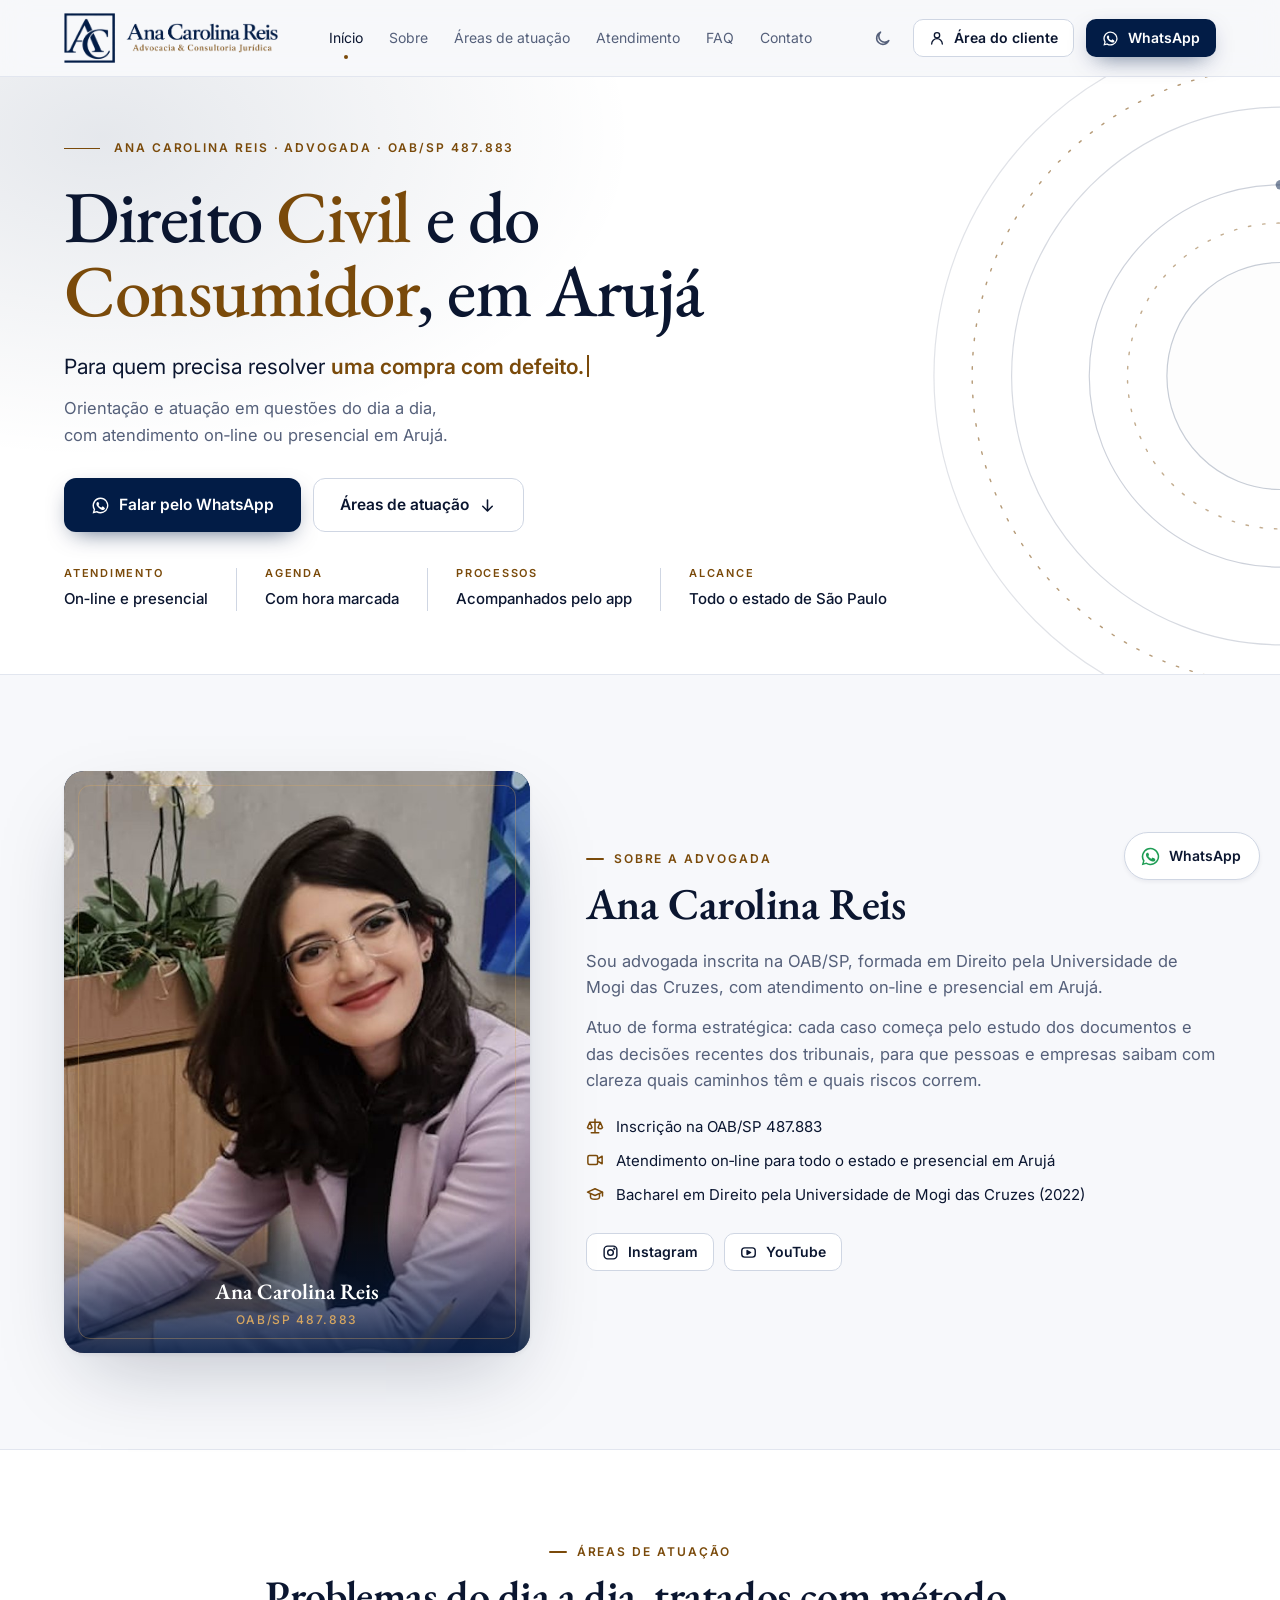
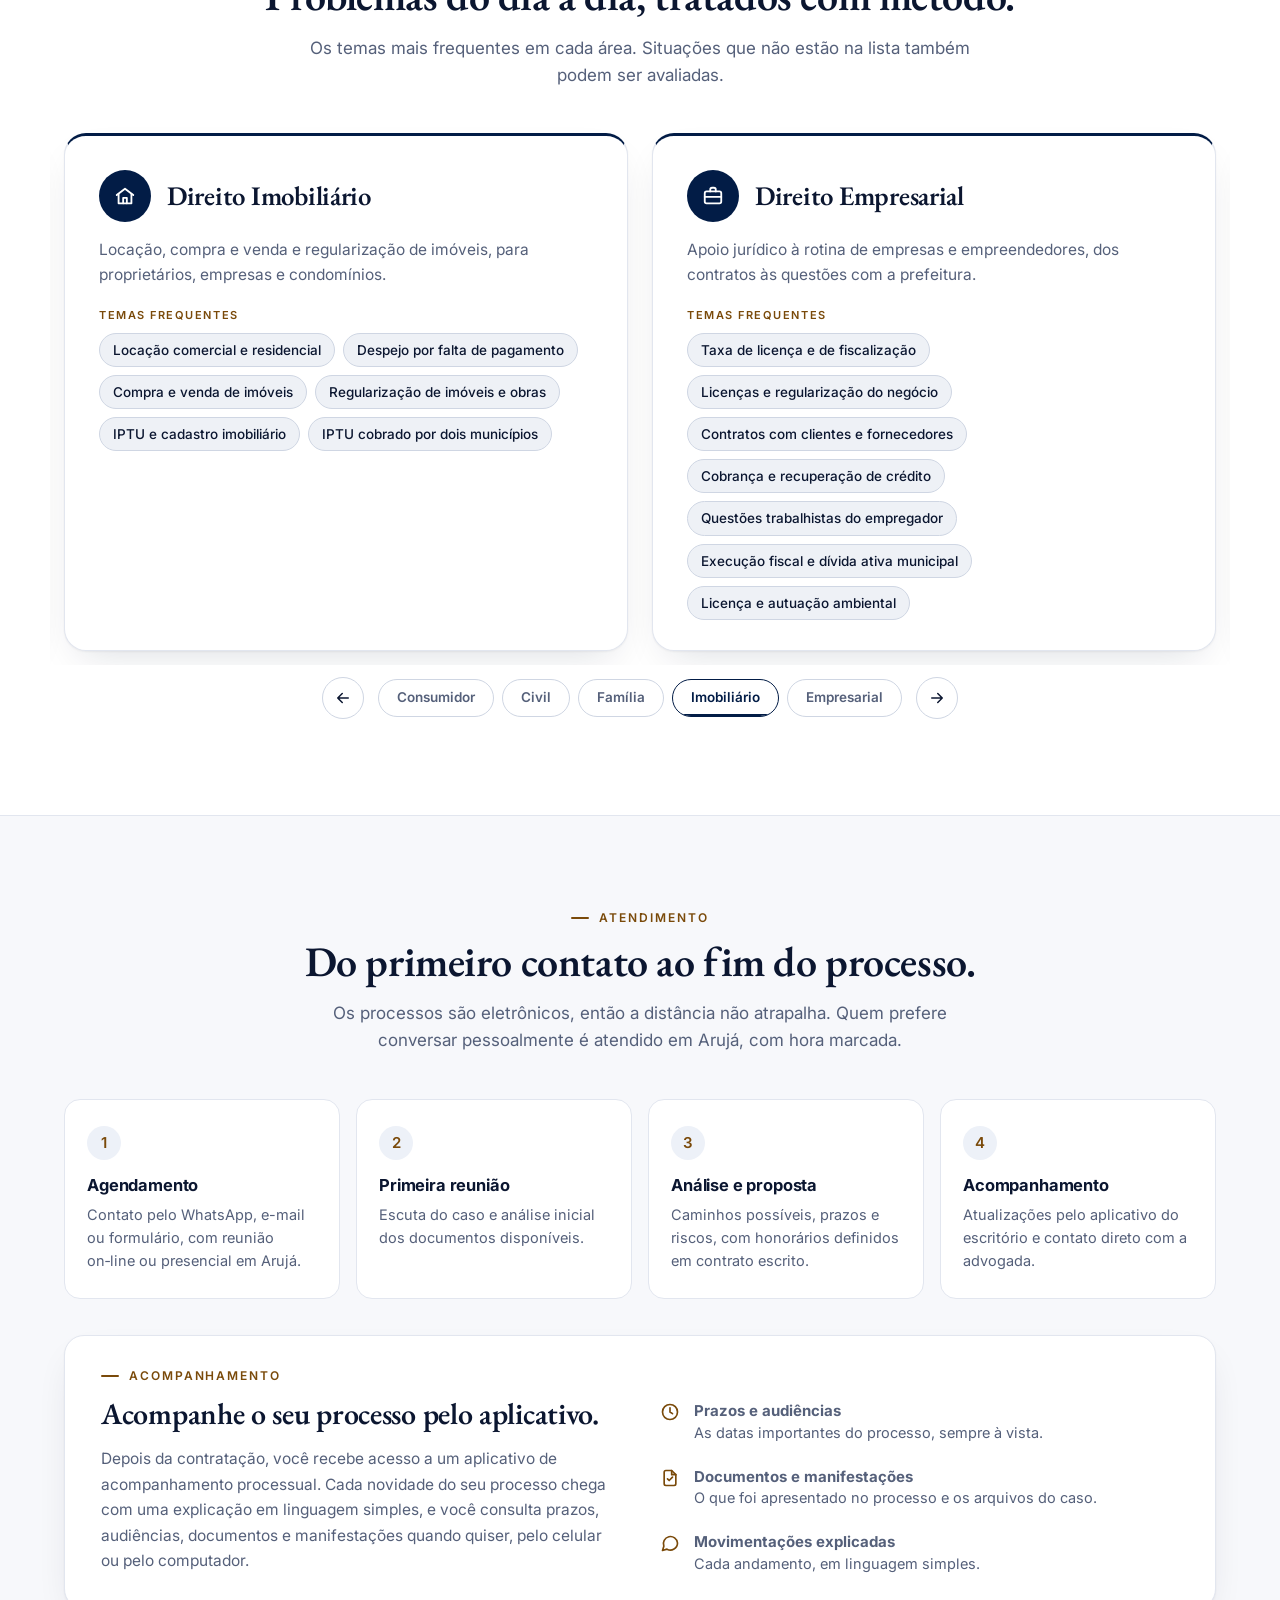
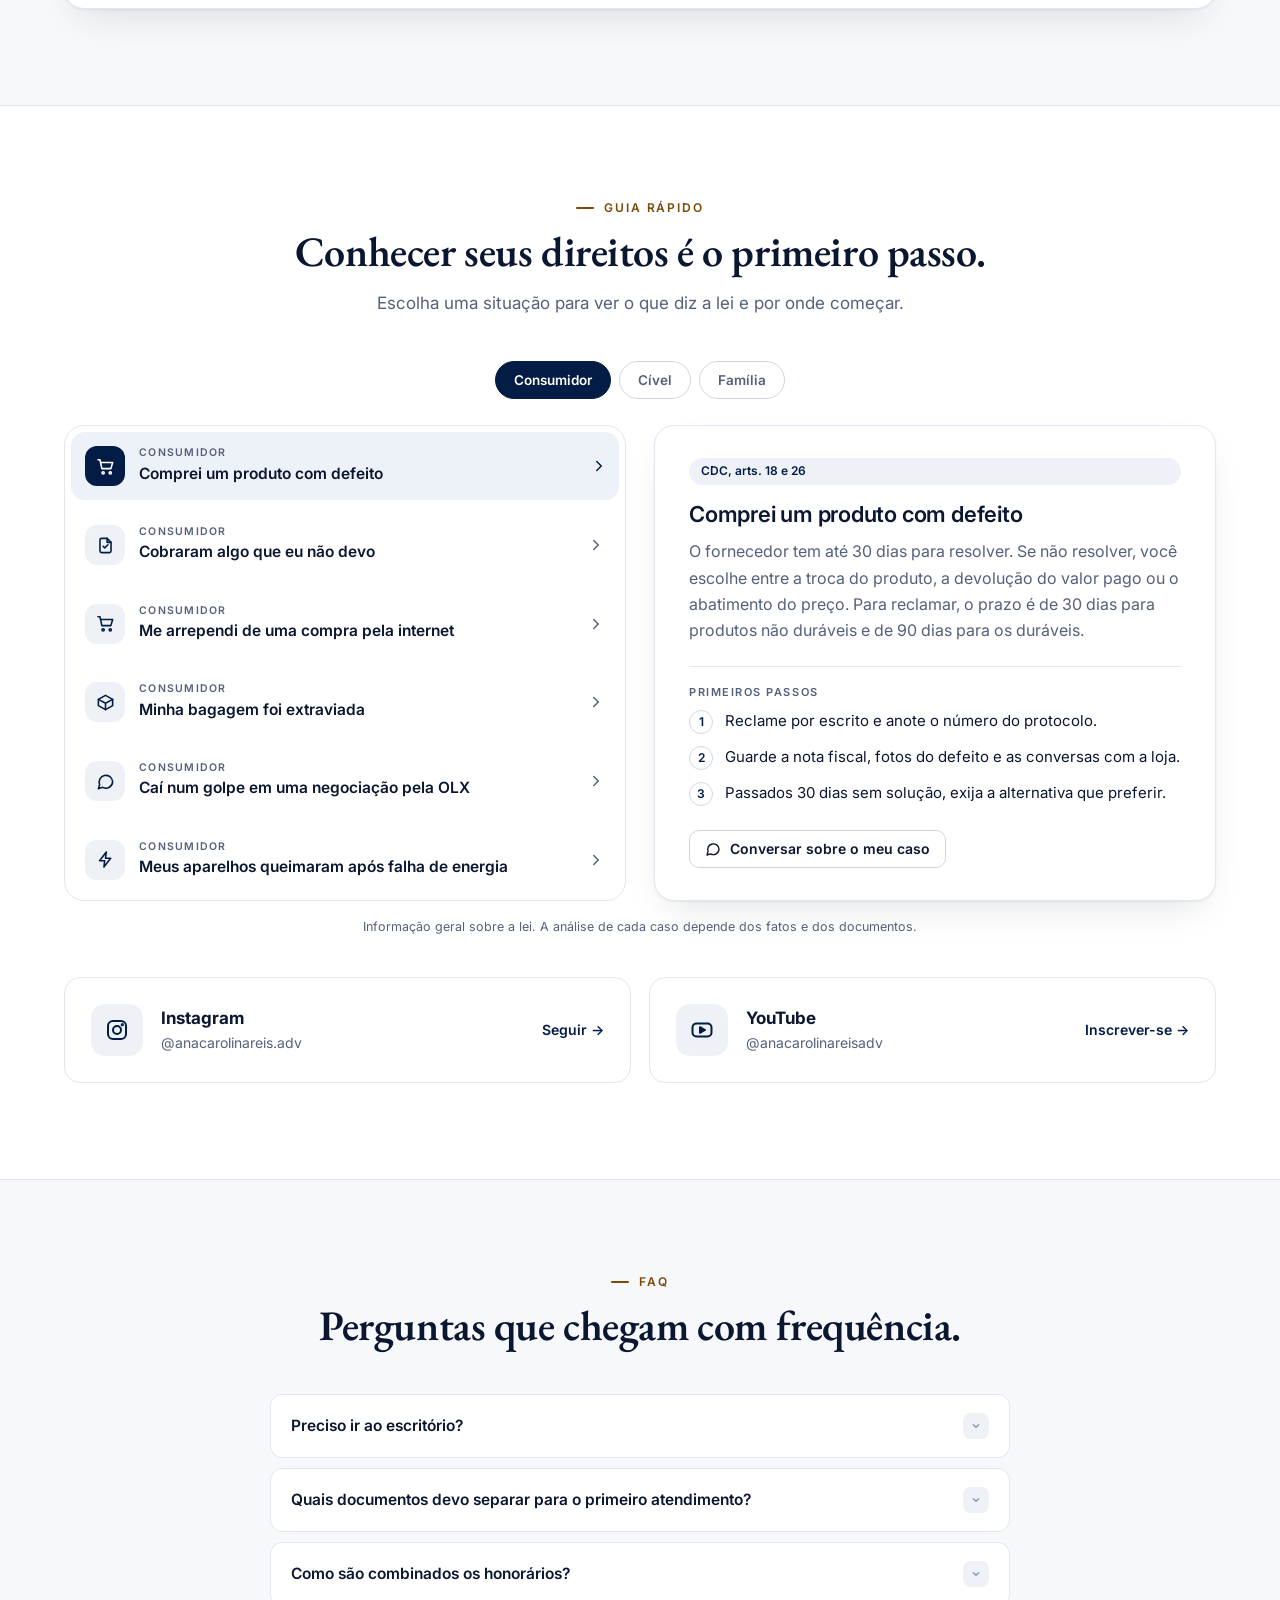
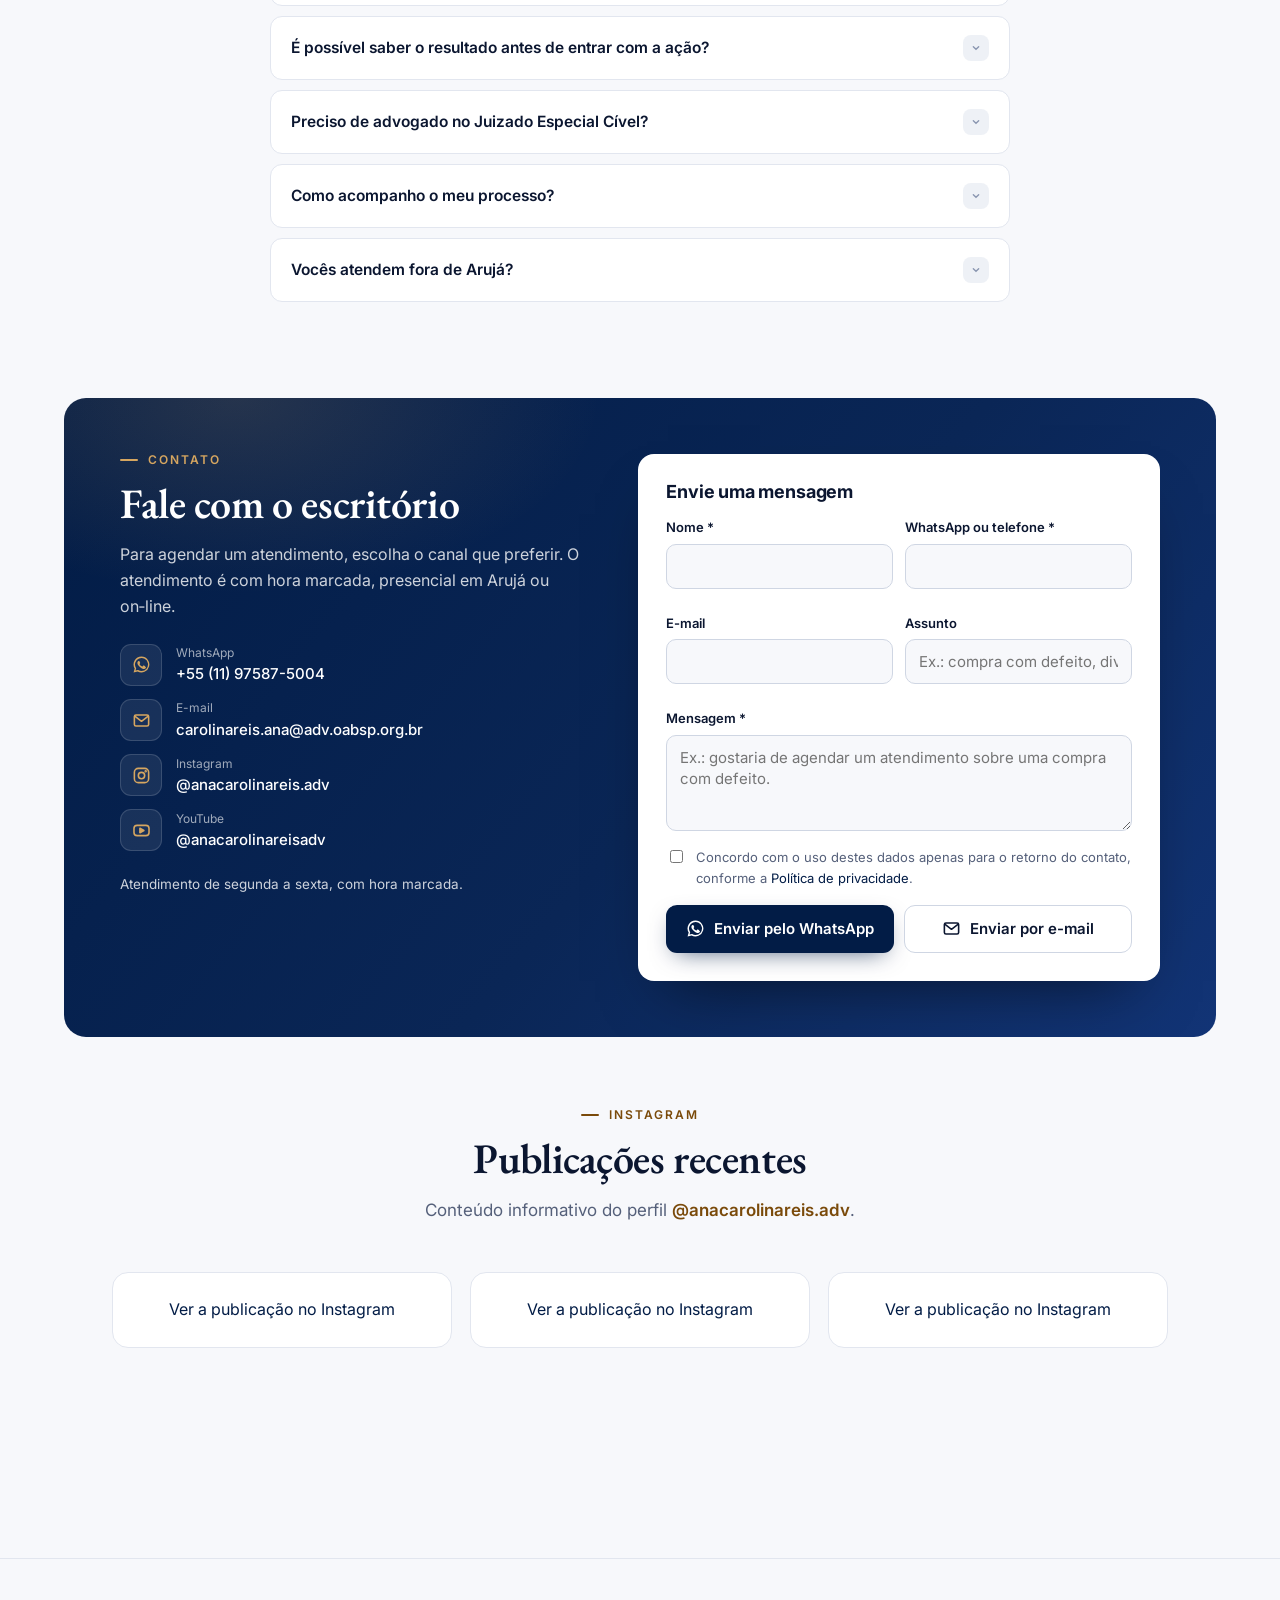
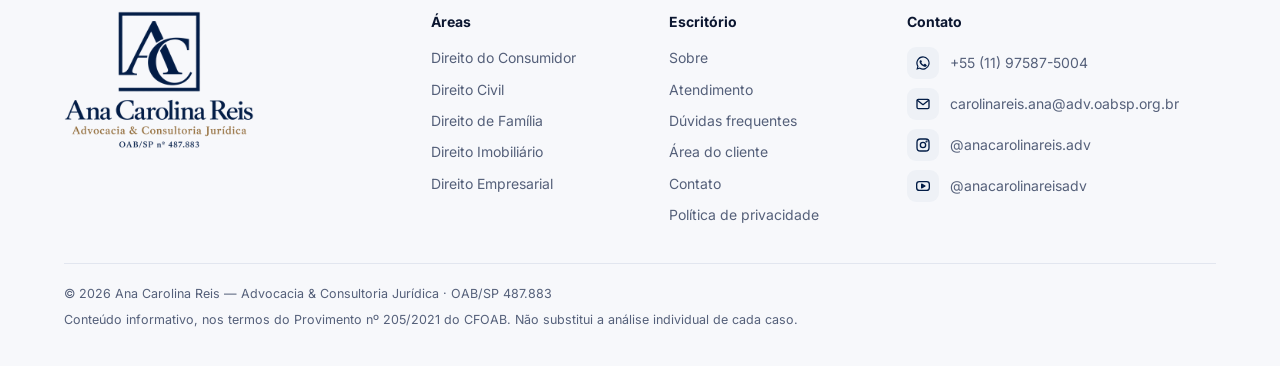
==== commit 66aa38d8: "v21: secao do Instagram e politica de privacidade ampliada" ====
--- a/index.html
+++ b/index.html
@@ -1 +1 @@
-<!doctype html><html lang="pt-BR"><head><meta charset="utf-8"><meta name="viewport" content="width=device-width, initial-scale=1"><title>Advogada em Arujá/SP | Direito do Consumidor e Direito Civil — Ana Carolina Reis</title><meta name="description" content="Advogada em Arujá/SP (OAB/SP 487.883): Direito do Consumidor, Direito Civil e Direito de Família. Atendimento presencial em Arujá e on-line, com acompanhamento do processo pelo aplicativo."><link rel="canonical" href="https://anacarolinareis.adv.br/"><meta property="og:type" content="website"><meta property="og:locale" content="pt_BR"><meta property="og:site_name" content="Ana Carolina Reis — Advocacia & Consultoria Jurídica"><meta property="og:title" content="Advogada em Arujá/SP | Direito do Consumidor e Direito Civil — Ana Carolina Reis"><meta property="og:description" content="Advogada em Arujá/SP (OAB/SP 487.883): Direito do Consumidor, Direito Civil e Direito de Família. Atendimento presencial em Arujá e on-line, com acompanhamento do processo pelo aplicativo."><meta property="og:url" content="https://anacarolinareis.adv.br/"><meta property="og:image" content="https://anacarolinareis.adv.br/og-image.jpg"><meta name="theme-color" content="#021c46"><link rel="icon" href="favicon.png?v=20" type="image/png"><link rel="apple-touch-icon" href="apple-touch-icon.png"><script>(function(){try{var t=sessionStorage.getItem("acr-tema");if(t==="dark"||t==="light")document.documentElement.dataset.theme=t}catch(e){}})()</script><link rel="preconnect" href="https://fonts.googleapis.com"><link rel="preconnect" href="https://fonts.gstatic.com" crossorigin><link rel="stylesheet" href="https://fonts.googleapis.com/css2?family=EB+Garamond:ital,wght@0,500;0,600;1,500&family=Inter:wght@400;500;600;700&display=swap"><link rel="stylesheet" href="site.css?v=20"><script type="application/ld+json">[{"@context": "https://schema.org", "@type": "LegalService", "name": "Ana Carolina Reis — Advocacia & Consultoria Jurídica", "url": "https://anacarolinareis.adv.br/", "logo": "https://anacarolinareis.adv.br/logo-ac.png", "image": "https://anacarolinareis.adv.br/og-image.jpg", "email": "carolinareis.ana@adv.oabsp.org.br", "telephone": "+5511975875004", "areaServed": ["Arujá", "Santa Isabel", "Itaquaquecetuba", "Mogi das Cruzes", "Guarulhos", "São Paulo"], "address": {"@type": "PostalAddress", "addressLocality": "Arujá", "addressRegion": "SP", "addressCountry": "BR"}, "knowsAbout": ["Direito do Consumidor", "Direito Civil", "Direito de Família", "Direito Imobiliário", "Direito Empresarial"], "founder": {"@type": "Person", "name": "Ana Carolina Reis"}, "priceRange": "Sob consulta", "sameAs": ["https://www.instagram.com/anacarolinareis.adv/", "https://www.youtube.com/@anacarolinareisadv"]}, {"@context": "https://schema.org", "@type": "Person", "name": "Ana Carolina Reis", "jobTitle": "Advogada", "url": "https://anacarolinareis.adv.br/#sobre", "identifier": "OAB/SP 487.883", "worksFor": {"@type": "LegalService", "name": "Ana Carolina Reis — Advocacia & Consultoria Jurídica"}, "alumniOf": {"@type": "CollegeOrUniversity", "name": "Universidade de Mogi das Cruzes", "sameAs": "https://www.umc.br"}, "hasCredential": [{"@type": "EducationalOccupationalCredential", "credentialCategory": "degree", "name": "Bacharelado em Direito", "dateCreated": "2022", "recognizedBy": {"@type": "CollegeOrUniversity", "name": "Universidade de Mogi das Cruzes"}}, {"@type": "EducationalOccupationalCredential", "credentialCategory": "license", "name": "OAB/SP 487.883", "recognizedBy": {"@type": "Organization", "name": "Ordem dos Advogados do Brasil, Seção de São Paulo"}}], "knowsAbout": ["Direito do Consumidor", "Direito Civil", "Direito de Família", "Direito Imobiliário", "Direito Empresarial", "Divórcio", "Inventário", "Indenização por danos materiais e morais", "Pensão alimentícia", "Guarda e convivência"], "sameAs": ["https://www.instagram.com/anacarolinareis.adv/", "https://www.youtube.com/@anacarolinareisadv"]}, {"@context": "https://schema.org", "@type": "FAQPage", "mainEntity": [{"@type": "Question", "name": "Preciso ir ao escritório?", "acceptedAnswer": {"@type": "Answer", "text": "Não necessariamente. A conversa pode ser por vídeo, os documentos podem ser enviados em formato digital e os processos são eletrônicos. Quem prefere o atendimento pessoal é recebido em Arujá, com hora marcada."}}, {"@type": "Question", "name": "Quais documentos devo separar para o primeiro atendimento?", "acceptedAnswer": {"@type": "Answer", "text": "Documento pessoal com foto e tudo o que se relaciona com o problema: contratos, notas fiscais, faturas, extratos, protocolos de atendimento, conversas e fotos. Em questões de pensão e guarda, a certidão de nascimento dos filhos e os comprovantes de despesas. Se faltar algo, a lista é ajustada na conversa."}}, {"@type": "Question", "name": "Como são combinados os honorários?", "acceptedAnswer": {"@type": "Answer", "text": "Depois da análise do caso, a proposta de honorários é apresentada e combinada por escrito, em contrato, antes do início do trabalho. O valor considera a complexidade de cada situação e observa a Tabela de Honorários da OAB/SP."}}, {"@type": "Question", "name": "É possível saber o resultado antes de entrar com a ação?", "acceptedAnswer": {"@type": "Answer", "text": "Nenhum advogado pode prometer resultado: a decisão depende das provas e do entendimento do juiz. O que dá para fazer antes é avaliar a situação com cuidado, mostrar o que os tribunais têm decidido em casos parecidos e explicar os riscos, para que a decisão de seguir seja sua e bem informada."}}, {"@type": "Question", "name": "Preciso de advogado no Juizado Especial Cível?", "acceptedAnswer": {"@type": "Answer", "text": "Nas causas de até 20 salários mínimos, a Lei nº 9.099/1995 (art. 9º) permite entrar sem advogado. Acima disso, até o limite de 40 salários mínimos, a presença de advogado é obrigatória, e também para recorrer da sentença."}}, {"@type": "Question", "name": "Como acompanho o meu processo?", "acceptedAnswer": {"@type": "Answer", "text": "Por aplicativo, no celular ou no computador. Depois da contratação, o escritório libera o seu acesso e você consulta quando quiser os prazos, os documentos, as manifestações e as movimentações do processo, explicadas em linguagem simples. O passo a passo do primeiro acesso está na  Área do cliente ."}}, {"@type": "Question", "name": "Vocês atendem fora de Arujá?", "acceptedAnswer": {"@type": "Answer", "text": "Sim. O atendimento on-line alcança todo o estado de São Paulo, e os processos são eletrônicos. Quem prefere conversar pessoalmente é recebido em Arujá, com hora marcada."}}]}]</script></head><body><a class="skip" href="#conteudo">Pular para o conteúdo</a><header class="top"><div class="wrap"><a class="brand brand-h" href="./#inicio" aria-label="Ana Carolina Reis, Advocacia &amp; Consultoria Jurídica, início"><img class="mark-l" src="logo-h2.png" alt="" width="214" height="50"><img class="mark-d" src="logo-h2-claro.png" alt="" width="214" height="50"></a><nav class="nav" aria-label="Principal"><a href="./#inicio">Início</a><a href="./#sobre">Sobre</a><a href="./#areas">Áreas de atuação</a><a href="./#atendimento">Atendimento</a><a href="./#faq">FAQ</a><a href="./#contato">Contato</a><a class="nav-cli" href="area-do-cliente">Área do cliente</a></nav><div class="top-r"><button class="icon-btn" type="button" data-theme-toggle aria-label="Alternar tema claro ou escuro"><svg viewBox="0 0 24 24" fill="none" stroke="currentColor" stroke-width="2" stroke-linecap="round" stroke-linejoin="round" aria-hidden="true" class="i-moon"><path d="M20 14.5A8 8 0 1 1 9.5 4a6.5 6.5 0 0 0 10.5 10.5z"/></svg><svg viewBox="0 0 24 24" fill="none" stroke="currentColor" stroke-width="2" stroke-linecap="round" stroke-linejoin="round" aria-hidden="true" class="i-sun"><circle cx="12" cy="12" r="4"/><path d="M12 2v2M12 20v2M4.9 4.9l1.4 1.4M17.7 17.7l1.4 1.4M2 12h2M20 12h2M4.9 19.1l1.4-1.4M17.7 6.3l1.4-1.4"/></svg></button><a class="btn btn-g btn-sm cli-btn" href="area-do-cliente"><svg viewBox="0 0 24 24" fill="none" stroke="currentColor" stroke-width="2" stroke-linecap="round" stroke-linejoin="round" aria-hidden="true"><circle cx="12" cy="8" r="4"/><path d="M4 21c0-4.4 3.6-8 8-8s8 3.6 8 8"/></svg><span class="lbl">Área do cliente</span></a><a class="btn btn-p btn-sm" href="https://wa.me/5511975875004?s=p" target="_blank" rel="noopener"><svg viewBox="0 0 24 24" fill="currentColor" aria-hidden="true"><path d="M12 2a10 10 0 0 0-8.6 15.1L2 22l5-1.3A10 10 0 1 0 12 2zm0 18.2a8.2 8.2 0 0 1-4.2-1.2l-.3-.2-3 .8.8-2.9-.2-.3A8.2 8.2 0 1 1 12 20.2zm4.5-6.1c-.2-.1-1.5-.7-1.7-.8-.2-.1-.4-.1-.6.1l-.8 1c-.1.2-.3.2-.5.1a6.7 6.7 0 0 1-3.3-2.9c-.2-.4.2-.4.7-1.3.1-.2 0-.3 0-.4l-.8-1.8c-.2-.5-.4-.4-.6-.4h-.5a1 1 0 0 0-.7.3 3 3 0 0 0-.9 2.2 5.2 5.2 0 0 0 1.1 2.8 11.9 11.9 0 0 0 4.6 4c1.7.7 2.4.8 3.2.7.5-.1 1.5-.6 1.7-1.2.2-.6.2-1.1.2-1.2-.1-.1-.3-.2-.5-.3z"/></svg><span class="lbl">WhatsApp</span></a><button class="icon-btn menu-btn" type="button" data-menu aria-label="Abrir menu" aria-expanded="false"><svg viewBox="0 0 24 24" fill="none" stroke="currentColor" stroke-width="2" stroke-linecap="round" stroke-linejoin="round" aria-hidden="true"><path d="M4 7h16M4 12h16M4 17h16"/></svg></button></div></div></header><main id="conteudo" class="home"><section class="hx" id="inicio"><div class="hx-bg" aria-hidden="true"></div><svg class="hx-geo" viewBox="0 0 600 600" aria-hidden="true"><g class="rings"><circle cx="300" cy="300" r="290"/><circle cx="300" cy="300" r="225"/><circle cx="300" cy="300" r="160"/><circle cx="300" cy="300" r="95"/></g><circle class="dash" cx="300" cy="300" r="258"/><circle class="dash d2" cx="300" cy="300" r="128"/><g class="orb"><circle cx="300" cy="10" r="6"/></g><g class="orb o2"><circle cx="300" cy="140" r="4"/></g></svg><div class="wrap"><div class="hx-l"><span class="hx-eye a1"><span><span class="nm">Ana Carolina Reis · </span>Advogada · OAB/SP 487.883</span></span><h1 class="a2" data-fit>Direito <span class="hl">Civil</span> e do<br><span class="hx-l2"><span class="hl">Consumidor</span>, em <span data-cidade>Arujá</span></span></h1><p class="hx-type a3"><span class="sr">Para quem precisa resolver problemas com compras, cobranças, golpes, voos e indenizações.</span><span aria-hidden="true">Para quem precisa resolver <span class="tw" data-frases="uma compra com defeito.|uma cobrança indevida.|um golpe pelo Pix.|uma batida de carro.|um voo cancelado.|um nome negativado.">uma compra com defeito.</span><span class="caret"></span></span></p><p class="hx-lead a3"><span>Orientação e atuação em questões do dia a dia,</span> <span>com atendimento on‑line ou presencial em Arujá.</span></p><div class="cta a4"><a class="btn btn-p btn-lg" href="https://wa.me/5511975875004?s=p" target="_blank" rel="noopener"><svg viewBox="0 0 24 24" fill="currentColor" aria-hidden="true"><path d="M12 2a10 10 0 0 0-8.6 15.1L2 22l5-1.3A10 10 0 1 0 12 2zm0 18.2a8.2 8.2 0 0 1-4.2-1.2l-.3-.2-3 .8.8-2.9-.2-.3A8.2 8.2 0 1 1 12 20.2zm4.5-6.1c-.2-.1-1.5-.7-1.7-.8-.2-.1-.4-.1-.6.1l-.8 1c-.1.2-.3.2-.5.1a6.7 6.7 0 0 1-3.3-2.9c-.2-.4.2-.4.7-1.3.1-.2 0-.3 0-.4l-.8-1.8c-.2-.5-.4-.4-.6-.4h-.5a1 1 0 0 0-.7.3 3 3 0 0 0-.9 2.2 5.2 5.2 0 0 0 1.1 2.8 11.9 11.9 0 0 0 4.6 4c1.7.7 2.4.8 3.2.7.5-.1 1.5-.6 1.7-1.2.2-.6.2-1.1.2-1.2-.1-.1-.3-.2-.5-.3z"/></svg>Falar pelo WhatsApp</a><a class="btn btn-g btn-lg" href="#areas">Áreas de atuação<svg viewBox="0 0 24 24" fill="none" stroke="currentColor" stroke-width="2" stroke-linecap="round" stroke-linejoin="round" aria-hidden="true"><path d="M12 5v14M6 13l6 6 6-6"/></svg></a></div><dl class="hx-facts a4"><div><dt>Atendimento</dt><dd>On‑line e presencial</dd></div><div><dt>Agenda</dt><dd>Com hora marcada</dd></div><div><dt>Processos</dt><dd><span class="only-d">Acompanhados pelo app</span><span class="only-m">Pelo aplicativo</span></dd></div><div><dt>Alcance</dt><dd><span class="only-d">Todo o estado de São Paulo</span><span class="only-m">Todo o estado de SP</span></dd></div></dl></div></div></section><section class="sec" id="sobre"><div class="wrap about"><figure class="portrait photo rv" style="margin:0"><img src="ana-carolina-reis.jpg" alt="Ana Carolina Reis, advogada, sentada à mesa do escritório" width="760" height="950" loading="lazy"><figcaption>Ana Carolina Reis<small>OAB/SP 487.883</small></figcaption></figure><div class="rv"><span class="eyebrow">Sobre a advogada</span><h2>Ana Carolina Reis</h2><p>Sou advogada inscrita na OAB/SP, formada em Direito pela Universidade de Mogi das Cruzes, com atendimento on‑line e presencial em Arujá.</p><p>Atuo de forma estratégica: cada caso começa pelo estudo dos documentos e das decisões recentes dos tribunais, para que pessoas e empresas saibam com clareza quais caminhos têm e quais riscos correm.</p><ul class="facts"><li><svg viewBox="0 0 24 24" fill="none" stroke="currentColor" stroke-width="2" stroke-linecap="round" stroke-linejoin="round" aria-hidden="true"><path d="M12 3v18M7 21h10M5 7h14M5 7l-3 7a3.5 3.5 0 0 0 6 0zM19 7l-3 7a3.5 3.5 0 0 0 6 0z"/></svg><span>Inscrição na OAB/SP 487.883</span></li><li><svg viewBox="0 0 24 24" fill="none" stroke="currentColor" stroke-width="2" stroke-linecap="round" stroke-linejoin="round" aria-hidden="true"><rect x="2.5" y="6" width="13" height="12" rx="2"/><path d="m15.5 10.5 6-3.5v10l-6-3.5"/></svg><span>Atendimento on‑line para todo o estado e presencial em Arujá</span></li><li><svg viewBox="0 0 24 24" fill="none" stroke="currentColor" stroke-width="2" stroke-linecap="round" stroke-linejoin="round" aria-hidden="true"><path d="M2 9.5 12 5l10 4.5L12 14z"/><path d="M6 11.5v4.5c0 1.5 2.7 3 6 3s6-1.5 6-3v-4.5M22 9.5v5"/></svg><span>Bacharel em Direito pela Universidade de Mogi das Cruzes (2022)</span></li></ul><div class="row"><a class="btn btn-g btn-sm" href="https://www.instagram.com/anacarolinareis.adv/" target="_blank" rel="noopener"><svg viewBox="0 0 24 24" fill="none" stroke="currentColor" stroke-width="2" stroke-linecap="round" stroke-linejoin="round" aria-hidden="true"><rect x="3" y="3" width="18" height="18" rx="5"/><circle cx="12" cy="12" r="4"/><circle cx="17.3" cy="6.7" r=".6" fill="currentColor"/></svg>Instagram</a><a class="btn btn-g btn-sm" href="https://www.youtube.com/@anacarolinareisadv" target="_blank" rel="noopener"><svg viewBox="0 0 24 24" fill="none" stroke="currentColor" stroke-width="2" stroke-linecap="round" stroke-linejoin="round" aria-hidden="true"><rect x="2.5" y="5.5" width="19" height="13" rx="4"/><path d="m10 9.2 5 2.8-5 2.8z" fill="currentColor"/></svg>YouTube</a></div></div></div></section><section class="sec sec-alt" id="areas"><div class="wrap"><div class="sec-h c rv"><span class="eyebrow">Áreas de atuação</span><h2>Problemas do dia a dia, tratados com método.</h2><p>Os temas mais frequentes em cada área. Situações que não estão na lista também podem ser avaliadas.</p></div><div class="car rv" data-car aria-roledescription="carrossel" aria-label="Áreas de atuação"><div class="car-vp"><div class="car-track"><article class="cs" data-i="0"><div class="cs-h"><span class="cs-ic"><svg viewBox="0 0 24 24" fill="none" stroke="currentColor" stroke-width="2" stroke-linecap="round" stroke-linejoin="round" aria-hidden="true"><circle cx="9" cy="20" r="1.4"/><circle cx="18" cy="20" r="1.4"/><path d="M2.5 3.5H5l2.4 11.2h11.4L21 7H6.2"/></svg></span><h3>Direito do Consumidor</h3></div><p>Problemas com compras, serviços e fornecedores, do conserto que não resolve à cobrança que não deveria existir.</p><span class="cs-lbl">Temas frequentes</span><ul class="cs-tags"><li><a href="produto-com-defeito">Produto com defeito</a></li><li><a href="direito-do-consumidor#compras">Compras pela internet</a></li><li><a href="direito-do-consumidor#cobranca">Cobrança indevida e nome negativado</a></li><li><a href="direito-do-consumidor#golpes">Golpes e fraudes em pagamentos</a></li><li><a href="direito-do-consumidor#voos">Voo cancelado e bagagem extraviada</a></li><li><a href="direito-do-consumidor#servicos">Energia, internet e telefonia</a></li></ul></article><article class="cs" data-i="1"><div class="cs-h"><span class="cs-ic"><svg viewBox="0 0 24 24" fill="none" stroke="currentColor" stroke-width="2" stroke-linecap="round" stroke-linejoin="round" aria-hidden="true"><path d="M12 3v18M7 21h10M5 7h14M5 7l-3 7a3.5 3.5 0 0 0 6 0zM19 7l-3 7a3.5 3.5 0 0 0 6 0z"/></svg></span><h3>Direito Civil</h3></div><p>Indenizações, contratos e conflitos entre particulares que surgem na rotina de qualquer pessoa.</p><span class="cs-lbl">Temas frequentes</span><ul class="cs-tags"><li><a href="batida-de-carro-quem-paga">Batida de carro: quem paga</a></li><li><span>Danos materiais e morais</span></li><li><span>Contratos e cobranças entre particulares</span></li><li><span>Cobrança indevida de taxa de fiscalização municipal</span></li><li><span>Conflitos de vizinhança</span></li><li><a href="batida-de-carro-quem-paga#prazos">Prazos para pedir indenização</a></li></ul></article><article class="cs" data-i="2"><div class="cs-h"><span class="cs-ic"><svg viewBox="0 0 24 24" fill="none" stroke="currentColor" stroke-width="2" stroke-linecap="round" stroke-linejoin="round" aria-hidden="true"><circle cx="9" cy="8" r="3.2"/><path d="M3 20c0-3.3 2.7-6 6-6s6 2.7 6 6"/><circle cx="17" cy="9" r="2.5"/><path d="M15.5 14.2c3 .3 5.5 2.6 5.5 5.8"/></svg></span><h3>Direito de Família</h3></div><p>Divórcio, inventário e as ações que envolvem os filhos, sempre buscando o caminho menos desgastante para a família.</p><span class="cs-lbl">Temas frequentes</span><ul class="cs-tags"><li><span>Divórcio judicial e extrajudicial</span></li><li><span>Inventário judicial e extrajudicial</span></li><li><a href="pensao-alimenticia-aruja">Pensão alimentícia</a></li><li><a href="pensao-alimenticia-aruja#execucao">Revisão e cobrança de pensão</a></li><li><a href="guarda-e-convivencia">Guarda compartilhada ou unilateral</a></li><li><a href="guarda-e-convivencia#convivencia">Regulamentação de convivência</a></li></ul></article><article class="cs" data-i="3"><div class="cs-h"><span class="cs-ic"><svg viewBox="0 0 24 24" fill="none" stroke="currentColor" stroke-width="2" stroke-linecap="round" stroke-linejoin="round" aria-hidden="true"><path d="M3 11 12 4l9 7"/><path d="M5 10v10h14V10"/><path d="M10 20v-6h4v6"/></svg></span><h3>Direito Imobiliário</h3></div><p>Locação, compra e venda e regularização de imóveis, para proprietários, empresas e condomínios.</p><span class="cs-lbl">Temas frequentes</span><ul class="cs-tags"><li><span>Locação comercial e residencial</span></li><li><span>Despejo por falta de pagamento</span></li><li><span>Compra e venda de imóveis</span></li><li><span>Regularização de imóveis e obras</span></li><li><span>IPTU e cadastro imobiliário</span></li><li><span>IPTU cobrado por dois municípios</span></li></ul></article><article class="cs" data-i="4"><div class="cs-h"><span class="cs-ic"><svg viewBox="0 0 24 24" fill="none" stroke="currentColor" stroke-width="2" stroke-linecap="round" stroke-linejoin="round" aria-hidden="true"><rect x="3" y="7" width="18" height="13" rx="2"/><path d="M9 7V5a2 2 0 0 1 2-2h2a2 2 0 0 1 2 2v2M3 13h18"/></svg></span><h3>Direito Empresarial</h3></div><p>Apoio jurídico à rotina de empresas e empreendedores, dos contratos às questões com a prefeitura.</p><span class="cs-lbl">Temas frequentes</span><ul class="cs-tags"><li><span>Taxa de licença e de fiscalização</span></li><li><span>Licenças e regularização do negócio</span></li><li><span>Contratos com clientes e fornecedores</span></li><li><span>Cobrança e recuperação de crédito</span></li><li><span>Questões trabalhistas do empregador</span></li><li><span>Execução fiscal e dívida ativa municipal</span></li><li><span>Licença e autuação ambiental</span></li></ul></article></div></div><div class="car-nav"><button class="car-arr" type="button" data-prev aria-label="Área anterior"><svg viewBox="0 0 24 24" fill="none" stroke="currentColor" stroke-width="2" stroke-linecap="round" stroke-linejoin="round" aria-hidden="true"><path d="M19 12H5M11 6l-6 6 6 6"/></svg></button><div class="car-dots"><button class="cs-dot" type="button" data-go="0" aria-label="Mostrar Direito do Consumidor" aria-current="true"><span>Consumidor</span><i></i></button><button class="cs-dot" type="button" data-go="1" aria-label="Mostrar Direito Civil"><span>Civil</span><i></i></button><button class="cs-dot" type="button" data-go="2" aria-label="Mostrar Direito de Família"><span>Família</span><i></i></button><button class="cs-dot" type="button" data-go="3" aria-label="Mostrar Direito Imobiliário"><span>Imobiliário</span><i></i></button><button class="cs-dot" type="button" data-go="4" aria-label="Mostrar Direito Empresarial"><span>Empresarial</span><i></i></button></div><button class="car-arr" type="button" data-next aria-label="Próxima área"><svg viewBox="0 0 24 24" fill="none" stroke="currentColor" stroke-width="2" stroke-linecap="round" stroke-linejoin="round" aria-hidden="true"><path d="M5 12h14M13 6l6 6-6 6"/></svg></button></div></div></div></section><section class="sec" id="atendimento"><div class="wrap"><div class="sec-h c rv"><span class="eyebrow">Atendimento</span><h2>Do primeiro contato ao fim do processo.</h2><p>Os processos são eletrônicos, então a distância não atrapalha. Quem prefere conversar pessoalmente é atendido em Arujá, com hora marcada.</p></div><div class="steps"><div class="step rv"><b>1</b><h3>Agendamento</h3><p>Contato pelo WhatsApp, e-mail ou formulário, com reunião on‑line ou presencial em Arujá.</p></div><div class="step rv"><b>2</b><h3>Primeira reunião</h3><p>Escuta do caso e análise inicial dos documentos disponíveis.</p></div><div class="step rv"><b>3</b><h3>Análise e proposta</h3><p>Caminhos possíveis, prazos e riscos, com honorários definidos em contrato escrito.</p></div><div class="step rv"><b>4</b><h3>Acompanhamento</h3><p>Atualizações pelo aplicativo do escritório e contato direto com a advogada.</p></div></div><div class="app-card rv"><div class="app-hd"><span class="eyebrow">Acompanhamento</span></div><div class="app-t"><h3>Acompanhe o seu processo pelo aplicativo.</h3><p>Depois da contratação, você recebe acesso a um aplicativo de acompanhamento processual. Cada novidade do seu processo chega com uma explicação em linguagem simples, e você consulta prazos, audiências, documentos e manifestações quando quiser, pelo celular ou pelo computador.</p></div><ul class="app-l"><li><svg viewBox="0 0 24 24" fill="none" stroke="currentColor" stroke-width="2" stroke-linecap="round" stroke-linejoin="round" aria-hidden="true"><circle cx="12" cy="12" r="9"/><path d="M12 7v5l3 2"/></svg><span><b>Prazos e audiências</b>As datas importantes do processo, sempre à vista.</span></li><li><svg viewBox="0 0 24 24" fill="none" stroke="currentColor" stroke-width="2" stroke-linecap="round" stroke-linejoin="round" aria-hidden="true"><path d="M14 3H7a2 2 0 0 0-2 2v14a2 2 0 0 0 2 2h10a2 2 0 0 0 2-2V8z"/><path d="M14 3v5h5M9 13l2 2 4-4"/></svg><span><b>Documentos e manifestações</b>O que foi apresentado no processo e os arquivos do caso.</span></li><li><svg viewBox="0 0 24 24" fill="none" stroke="currentColor" stroke-width="2" stroke-linecap="round" stroke-linejoin="round" aria-hidden="true"><path d="M21 12a8.5 8.5 0 0 1-12.6 7.4L3 21l1.6-5.2A8.5 8.5 0 1 1 21 12z"/></svg><span><b>Movimentações explicadas</b>Cada andamento, em linguagem simples.</span></li></ul></div></div></section><section class="sec sec-alt" id="guia"><div class="wrap"><div class="sec-h c rv"><span class="eyebrow">Guia rápido</span><h2>Conhecer seus direitos é o primeiro passo.</h2><p>Escolha uma situação para ver o que diz a lei e por onde começar.</p></div><div class="gx rv" data-guia><div class="gx-f" role="group" aria-label="Filtrar por área"><button type="button" class="gx-chip" data-f="consumidor" aria-pressed="true">Consumidor</button><button type="button" class="gx-chip" data-f="civel" aria-pressed="false">Cível</button><button type="button" class="gx-chip" data-f="familia" aria-pressed="false">Família</button></div><div class="gx-b"><ul class="gx-list"><li data-cat="consumidor"><button class="gx-q" type="button" data-g="0" aria-pressed="false"><span class="gx-ic"><svg viewBox="0 0 24 24" fill="none" stroke="currentColor" stroke-width="2" stroke-linecap="round" stroke-linejoin="round" aria-hidden="true"><circle cx="9" cy="20" r="1.4"/><circle cx="18" cy="20" r="1.4"/><path d="M2.5 3.5H5l2.4 11.2h11.4L21 7H6.2"/></svg></span><span class="gx-t"><small>Consumidor</small><b>Comprei um produto com defeito</b></span><svg viewBox="0 0 24 24" fill="none" stroke="currentColor" stroke-width="2" stroke-linecap="round" stroke-linejoin="round" aria-hidden="true" class="gx-ch"><path d="m9 6 6 6-6 6"/></svg></button></li><li data-cat="consumidor"><button class="gx-q" type="button" data-g="1" aria-pressed="false"><span class="gx-ic"><svg viewBox="0 0 24 24" fill="none" stroke="currentColor" stroke-width="2" stroke-linecap="round" stroke-linejoin="round" aria-hidden="true"><path d="M14 3H7a2 2 0 0 0-2 2v14a2 2 0 0 0 2 2h10a2 2 0 0 0 2-2V8z"/><path d="M14 3v5h5M9 13l2 2 4-4"/></svg></span><span class="gx-t"><small>Consumidor</small><b>Cobraram algo que eu não devo</b></span><svg viewBox="0 0 24 24" fill="none" stroke="currentColor" stroke-width="2" stroke-linecap="round" stroke-linejoin="round" aria-hidden="true" class="gx-ch"><path d="m9 6 6 6-6 6"/></svg></button></li><li data-cat="consumidor"><button class="gx-q" type="button" data-g="2" aria-pressed="false"><span class="gx-ic"><svg viewBox="0 0 24 24" fill="none" stroke="currentColor" stroke-width="2" stroke-linecap="round" stroke-linejoin="round" aria-hidden="true"><circle cx="9" cy="20" r="1.4"/><circle cx="18" cy="20" r="1.4"/><path d="M2.5 3.5H5l2.4 11.2h11.4L21 7H6.2"/></svg></span><span class="gx-t"><small>Consumidor</small><b>Me arrependi de uma compra pela internet</b></span><svg viewBox="0 0 24 24" fill="none" stroke="currentColor" stroke-width="2" stroke-linecap="round" stroke-linejoin="round" aria-hidden="true" class="gx-ch"><path d="m9 6 6 6-6 6"/></svg></button></li><li data-cat="consumidor"><button class="gx-q" type="button" data-g="3" aria-pressed="false"><span class="gx-ic"><svg viewBox="0 0 24 24" fill="none" stroke="currentColor" stroke-width="2" stroke-linecap="round" stroke-linejoin="round" aria-hidden="true"><path d="M21 8 12 3 3 8v8l9 5 9-5z"/><path d="M3 8l9 5 9-5M12 13v8"/></svg></span><span class="gx-t"><small>Consumidor</small><b>Minha bagagem foi extraviada</b></span><svg viewBox="0 0 24 24" fill="none" stroke="currentColor" stroke-width="2" stroke-linecap="round" stroke-linejoin="round" aria-hidden="true" class="gx-ch"><path d="m9 6 6 6-6 6"/></svg></button></li><li data-cat="consumidor"><button class="gx-q" type="button" data-g="4" aria-pressed="false"><span class="gx-ic"><svg viewBox="0 0 24 24" fill="none" stroke="currentColor" stroke-width="2" stroke-linecap="round" stroke-linejoin="round" aria-hidden="true"><path d="M21 12a8.5 8.5 0 0 1-12.6 7.4L3 21l1.6-5.2A8.5 8.5 0 1 1 21 12z"/></svg></span><span class="gx-t"><small>Consumidor</small><b>Caí num golpe em uma negociação pela OLX</b></span><svg viewBox="0 0 24 24" fill="none" stroke="currentColor" stroke-width="2" stroke-linecap="round" stroke-linejoin="round" aria-hidden="true" class="gx-ch"><path d="m9 6 6 6-6 6"/></svg></button></li><li data-cat="consumidor"><button class="gx-q" type="button" data-g="5" aria-pressed="false"><span class="gx-ic"><svg viewBox="0 0 24 24" fill="none" stroke="currentColor" stroke-width="2" stroke-linecap="round" stroke-linejoin="round" aria-hidden="true"><path d="M13 2.5 4.5 13.5H11l-1 8 8.5-11H12z"/></svg></span><span class="gx-t"><small>Consumidor</small><b>Meus aparelhos queimaram após falha de energia</b></span><svg viewBox="0 0 24 24" fill="none" stroke="currentColor" stroke-width="2" stroke-linecap="round" stroke-linejoin="round" aria-hidden="true" class="gx-ch"><path d="m9 6 6 6-6 6"/></svg></button></li><li data-cat="civel"><button class="gx-q" type="button" data-g="6" aria-pressed="false"><span class="gx-ic"><svg viewBox="0 0 24 24" fill="none" stroke="currentColor" stroke-width="2" stroke-linecap="round" stroke-linejoin="round" aria-hidden="true"><path d="M5 16V11l2-5h10l2 5v5"/><path d="M3 16h18v3H3zM5 11h14"/><circle cx="7.5" cy="16" r="1.5"/><circle cx="16.5" cy="16" r="1.5"/></svg></span><span class="gx-t"><small>Cível</small><b>Bateram no meu carro</b></span><svg viewBox="0 0 24 24" fill="none" stroke="currentColor" stroke-width="2" stroke-linecap="round" stroke-linejoin="round" aria-hidden="true" class="gx-ch"><path d="m9 6 6 6-6 6"/></svg></button></li><li data-cat="civel"><button class="gx-q" type="button" data-g="7" aria-pressed="false"><span class="gx-ic"><svg viewBox="0 0 24 24" fill="none" stroke="currentColor" stroke-width="2" stroke-linecap="round" stroke-linejoin="round" aria-hidden="true"><path d="M12 3v18M7 21h10M5 7h14M5 7l-3 7a3.5 3.5 0 0 0 6 0zM19 7l-3 7a3.5 3.5 0 0 0 6 0z"/></svg></span><span class="gx-t"><small>Cível</small><b>Cobrança indevida de taxa de fiscalização municipal</b></span><svg viewBox="0 0 24 24" fill="none" stroke="currentColor" stroke-width="2" stroke-linecap="round" stroke-linejoin="round" aria-hidden="true" class="gx-ch"><path d="m9 6 6 6-6 6"/></svg></button></li><li data-cat="civel"><button class="gx-q" type="button" data-g="8" aria-pressed="false"><span class="gx-ic"><svg viewBox="0 0 24 24" fill="none" stroke="currentColor" stroke-width="2" stroke-linecap="round" stroke-linejoin="round" aria-hidden="true"><path d="M3 11 12 4l9 7"/><path d="M5 10v10h14V10"/></svg></span><span class="gx-t"><small>Cível</small><b>O inquilino não paga o aluguel</b></span><svg viewBox="0 0 24 24" fill="none" stroke="currentColor" stroke-width="2" stroke-linecap="round" stroke-linejoin="round" aria-hidden="true" class="gx-ch"><path d="m9 6 6 6-6 6"/></svg></button></li><li data-cat="civel"><button class="gx-q" type="button" data-g="9" aria-pressed="false"><span class="gx-ic"><svg viewBox="0 0 24 24" fill="none" stroke="currentColor" stroke-width="2" stroke-linecap="round" stroke-linejoin="round" aria-hidden="true"><path d="M4 21V8l8-5 8 5v13"/><path d="M9 21v-6h6v6M9 10h.01M15 10h.01"/></svg></span><span class="gx-t"><small>Cível</small><b>A construtora atrasou a entrega do imóvel</b></span><svg viewBox="0 0 24 24" fill="none" stroke="currentColor" stroke-width="2" stroke-linecap="round" stroke-linejoin="round" aria-hidden="true" class="gx-ch"><path d="m9 6 6 6-6 6"/></svg></button></li><li data-cat="civel"><button class="gx-q" type="button" data-g="10" aria-pressed="false"><span class="gx-ic"><svg viewBox="0 0 24 24" fill="none" stroke="currentColor" stroke-width="2" stroke-linecap="round" stroke-linejoin="round" aria-hidden="true"><path d="M12 21s-7-6.2-7-11.5a7 7 0 0 1 14 0C19 14.8 12 21 12 21z"/><circle cx="12" cy="9.5" r="2.5"/></svg></span><span class="gx-t"><small>Cível</small><b>Comprei um imóvel e não tenho a escritura</b></span><svg viewBox="0 0 24 24" fill="none" stroke="currentColor" stroke-width="2" stroke-linecap="round" stroke-linejoin="round" aria-hidden="true" class="gx-ch"><path d="m9 6 6 6-6 6"/></svg></button></li><li data-cat="civel"><button class="gx-q" type="button" data-g="11" aria-pressed="false"><span class="gx-ic"><svg viewBox="0 0 24 24" fill="none" stroke="currentColor" stroke-width="2" stroke-linecap="round" stroke-linejoin="round" aria-hidden="true"><path d="M21 12a8.5 8.5 0 0 1-12.6 7.4L3 21l1.6-5.2A8.5 8.5 0 1 1 21 12z"/></svg></span><span class="gx-t"><small>Cível</small><b>Fui ofendido ou exposto nas redes sociais</b></span><svg viewBox="0 0 24 24" fill="none" stroke="currentColor" stroke-width="2" stroke-linecap="round" stroke-linejoin="round" aria-hidden="true" class="gx-ch"><path d="m9 6 6 6-6 6"/></svg></button></li><li data-cat="familia"><button class="gx-q" type="button" data-g="12" aria-pressed="false"><span class="gx-ic"><svg viewBox="0 0 24 24" fill="none" stroke="currentColor" stroke-width="2" stroke-linecap="round" stroke-linejoin="round" aria-hidden="true"><circle cx="9" cy="8" r="3.2"/><path d="M3 20c0-3.3 2.7-6 6-6s6 2.7 6 6"/><circle cx="17" cy="9" r="2.5"/><path d="M15.5 14.2c3 .3 5.5 2.6 5.5 5.8"/></svg></span><span class="gx-t"><small>Família</small><b>Quero me divorciar</b></span><svg viewBox="0 0 24 24" fill="none" stroke="currentColor" stroke-width="2" stroke-linecap="round" stroke-linejoin="round" aria-hidden="true" class="gx-ch"><path d="m9 6 6 6-6 6"/></svg></button></li><li data-cat="familia"><button class="gx-q" type="button" data-g="13" aria-pressed="false"><span class="gx-ic"><svg viewBox="0 0 24 24" fill="none" stroke="currentColor" stroke-width="2" stroke-linecap="round" stroke-linejoin="round" aria-hidden="true"><path d="M14 3H7a2 2 0 0 0-2 2v14a2 2 0 0 0 2 2h10a2 2 0 0 0 2-2V8z"/><path d="M14 3v5h5M9 13l2 2 4-4"/></svg></span><span class="gx-t"><small>Família</small><b>Alguém da família faleceu: e o inventário?</b></span><svg viewBox="0 0 24 24" fill="none" stroke="currentColor" stroke-width="2" stroke-linecap="round" stroke-linejoin="round" aria-hidden="true" class="gx-ch"><path d="m9 6 6 6-6 6"/></svg></button></li><li data-cat="familia"><button class="gx-q" type="button" data-g="14" aria-pressed="false"><span class="gx-ic"><svg viewBox="0 0 24 24" fill="none" stroke="currentColor" stroke-width="2" stroke-linecap="round" stroke-linejoin="round" aria-hidden="true"><circle cx="9" cy="8" r="3.2"/><path d="M3 20c0-3.3 2.7-6 6-6s6 2.7 6 6"/><circle cx="17" cy="9" r="2.5"/><path d="M15.5 14.2c3 .3 5.5 2.6 5.5 5.8"/></svg></span><span class="gx-t"><small>Família</small><b>União estável: formalizar ou encerrar</b></span><svg viewBox="0 0 24 24" fill="none" stroke="currentColor" stroke-width="2" stroke-linecap="round" stroke-linejoin="round" aria-hidden="true" class="gx-ch"><path d="m9 6 6 6-6 6"/></svg></button></li><li data-cat="familia"><button class="gx-q" type="button" data-g="15" aria-pressed="false"><span class="gx-ic"><svg viewBox="0 0 24 24" fill="none" stroke="currentColor" stroke-width="2" stroke-linecap="round" stroke-linejoin="round" aria-hidden="true"><circle cx="9" cy="8" r="3.2"/><path d="M3 20c0-3.3 2.7-6 6-6s6 2.7 6 6"/><circle cx="17" cy="9" r="2.5"/><path d="M15.5 14.2c3 .3 5.5 2.6 5.5 5.8"/></svg></span><span class="gx-t"><small>Família</small><b>Quero pedir pensão para meu filho</b></span><svg viewBox="0 0 24 24" fill="none" stroke="currentColor" stroke-width="2" stroke-linecap="round" stroke-linejoin="round" aria-hidden="true" class="gx-ch"><path d="m9 6 6 6-6 6"/></svg></button></li><li data-cat="familia"><button class="gx-q" type="button" data-g="16" aria-pressed="false"><span class="gx-ic"><svg viewBox="0 0 24 24" fill="none" stroke="currentColor" stroke-width="2" stroke-linecap="round" stroke-linejoin="round" aria-hidden="true"><path d="M12 3v18M7 21h10M5 7h14M5 7l-3 7a3.5 3.5 0 0 0 6 0zM19 7l-3 7a3.5 3.5 0 0 0 6 0z"/></svg></span><span class="gx-t"><small>Família</small><b>A pensão não cabe mais no orçamento</b></span><svg viewBox="0 0 24 24" fill="none" stroke="currentColor" stroke-width="2" stroke-linecap="round" stroke-linejoin="round" aria-hidden="true" class="gx-ch"><path d="m9 6 6 6-6 6"/></svg></button></li><li data-cat="familia"><button class="gx-q" type="button" data-g="17" aria-pressed="false"><span class="gx-ic"><svg viewBox="0 0 24 24" fill="none" stroke="currentColor" stroke-width="2" stroke-linecap="round" stroke-linejoin="round" aria-hidden="true"><path d="M3 11 12 4l9 7"/><path d="M5 10v10h14V10"/></svg></span><span class="gx-t"><small>Família</small><b>Guarda e convivência dos filhos</b></span><svg viewBox="0 0 24 24" fill="none" stroke="currentColor" stroke-width="2" stroke-linecap="round" stroke-linejoin="round" aria-hidden="true" class="gx-ch"><path d="m9 6 6 6-6 6"/></svg></button></li></ul><div class="gx-panel" aria-live="polite"></div></div></div><template id="gq-t0"><span class="gx-ref">CDC, arts. 18 e 26</span><h3>Comprei um produto com defeito</h3><p class="gx-txt">O fornecedor tem até 30 dias para resolver. Se não resolver, você escolhe entre a troca do produto, a devolução do valor pago ou o abatimento do preço. Para reclamar, o prazo é de 30 dias para produtos não duráveis e de 90 dias para os duráveis.</p><div class="gx-steps"><span class="gx-h">Primeiros passos</span><ol><li>Reclame por escrito e anote o número do protocolo.</li><li>Guarde a nota fiscal, fotos do defeito e as conversas com a loja.</li><li>Passados 30 dias sem solução, exija a alternativa que preferir.</li></ol></div><a class="btn btn-g btn-sm gx-cta" href="#contato" data-assunto="Comprei um produto com defeito"><svg viewBox="0 0 24 24" fill="none" stroke="currentColor" stroke-width="2" stroke-linecap="round" stroke-linejoin="round" aria-hidden="true"><path d="M21 12a8.5 8.5 0 0 1-12.6 7.4L3 21l1.6-5.2A8.5 8.5 0 1 1 21 12z"/></svg>Conversar sobre o meu caso</a></template><template id="gq-t1"><span class="gx-ref">CDC, art. 42, parágrafo único · art. 43, § 2º</span><h3>Cobraram algo que eu não devo</h3><p class="gx-txt">Quem paga uma cobrança indevida tem direito à devolução em dobro do que pagou a mais, salvo engano justificável. A inclusão do nome em cadastro de inadimplentes deve ser comunicada por escrito antes.</p><div class="gx-steps"><span class="gx-h">Primeiros passos</span><ol><li>Peça por escrito a origem da cobrança e guarde o protocolo.</li><li>Reúna faturas, comprovantes de pagamento e conversas.</li><li>Consulte se o seu nome foi incluído no Serasa ou no SPC.</li></ol></div><a class="btn btn-g btn-sm gx-cta" href="#contato" data-assunto="Cobraram algo que eu não devo"><svg viewBox="0 0 24 24" fill="none" stroke="currentColor" stroke-width="2" stroke-linecap="round" stroke-linejoin="round" aria-hidden="true"><path d="M21 12a8.5 8.5 0 0 1-12.6 7.4L3 21l1.6-5.2A8.5 8.5 0 1 1 21 12z"/></svg>Conversar sobre o meu caso</a></template><template id="gq-t2"><span class="gx-ref">CDC, art. 49</span><h3>Me arrependi de uma compra pela internet</h3><p class="gx-txt">Em compras feitas fora da loja física, como pela internet ou por telefone, você pode desistir em até 7 dias, contados da assinatura do contrato ou do recebimento do produto, com devolução integral do valor pago.</p><div class="gx-steps"><span class="gx-h">Primeiros passos</span><ol><li>Comunique a desistência por escrito dentro dos 7 dias.</li><li>Guarde o comprovante da compra e a data de recebimento.</li><li>Devolva o produto conforme as instruções da loja.</li></ol></div><a class="btn btn-g btn-sm gx-cta" href="#contato" data-assunto="Me arrependi de uma compra pela internet"><svg viewBox="0 0 24 24" fill="none" stroke="currentColor" stroke-width="2" stroke-linecap="round" stroke-linejoin="round" aria-hidden="true"><path d="M21 12a8.5 8.5 0 0 1-12.6 7.4L3 21l1.6-5.2A8.5 8.5 0 1 1 21 12z"/></svg>Conversar sobre o meu caso</a></template><template id="gq-t3"><span class="gx-ref">Resolução ANAC nº 400/2016, art. 32</span><h3>Minha bagagem foi extraviada</h3><p class="gx-txt">A companhia aérea deve devolver a bagagem em até 7 dias, em voos nacionais, ou em até 21 dias, em voos internacionais. Se não localizar nesse prazo, deve indenizar o passageiro em até 7 dias.</p><div class="gx-steps"><span class="gx-h">Primeiros passos</span><ol><li>Antes de sair do aeroporto, registre o extravio no balcão da companhia.</li><li>Guarde o comprovante de despacho e as notas do que precisou comprar.</li><li>Acompanhe o prazo e cobre a indenização por escrito.</li></ol></div><a class="btn btn-g btn-sm gx-cta" href="#contato" data-assunto="Minha bagagem foi extraviada"><svg viewBox="0 0 24 24" fill="none" stroke="currentColor" stroke-width="2" stroke-linecap="round" stroke-linejoin="round" aria-hidden="true"><path d="M21 12a8.5 8.5 0 0 1-12.6 7.4L3 21l1.6-5.2A8.5 8.5 0 1 1 21 12z"/></svg>Conversar sobre o meu caso</a></template><template id="gq-t4"><span class="gx-ref">CDC, art. 14</span><h3>Caí num golpe em uma negociação pela OLX</h3><p class="gx-txt">A plataforma pode responder quando o golpe se aproveita de falhas no próprio serviço, por exemplo quando toda a negociação aconteceu pelo chat dela ou com pagamento intermediado por ela. Os tribunais analisam caso a caso.</p><div class="gx-steps"><span class="gx-h">Primeiros passos</span><ol><li>Registre um boletim de ocorrência.</li><li>Salve as conversas do chat da plataforma e os dados do anúncio.</li><li>Comunique a plataforma pelos canais oficiais e guarde o protocolo.</li></ol></div><a class="btn btn-g btn-sm gx-cta" href="#contato" data-assunto="Caí num golpe em uma negociação pela OLX"><svg viewBox="0 0 24 24" fill="none" stroke="currentColor" stroke-width="2" stroke-linecap="round" stroke-linejoin="round" aria-hidden="true"><path d="M21 12a8.5 8.5 0 0 1-12.6 7.4L3 21l1.6-5.2A8.5 8.5 0 1 1 21 12z"/></svg>Conversar sobre o meu caso</a></template><template id="gq-t5"><span class="gx-ref">Resolução ANEEL nº 1.000/2021, art. 602 · CDC, art. 14</span><h3>Meus aparelhos queimaram após falha de energia</h3><p class="gx-txt">A distribuidora de energia responde pelos danos causados por falhas no fornecimento, como oscilações e quedas. O pedido de ressarcimento pode ser feito em até 5 anos; se for feito em até 90 dias, o procedimento é simplificado.</p><div class="gx-steps"><span class="gx-h">Primeiros passos</span><ol><li>Peça o ressarcimento à distribuidora e anote o protocolo.</li><li>Não descarte o aparelho e guarde laudos e orçamentos de conserto.</li><li>Se o pedido for negado, a recusa pode ser levada ao Procon ou à Justiça.</li></ol></div><a class="btn btn-g btn-sm gx-cta" href="#contato" data-assunto="Meus aparelhos queimaram após falha de energia"><svg viewBox="0 0 24 24" fill="none" stroke="currentColor" stroke-width="2" stroke-linecap="round" stroke-linejoin="round" aria-hidden="true"><path d="M21 12a8.5 8.5 0 0 1-12.6 7.4L3 21l1.6-5.2A8.5 8.5 0 1 1 21 12z"/></svg>Conversar sobre o meu caso</a></template><template id="gq-t6"><span class="gx-ref">Código Civil, arts. 186 e 927 · art. 206, § 3º, V</span><h3>Bateram no meu carro</h3><p class="gx-txt">Quem causa o acidente deve reparar os danos materiais e, conforme o caso, os morais. O prazo para pedir a indenização na Justiça é de 3 anos, contados do acidente.</p><div class="gx-steps"><span class="gx-h">Primeiros passos</span><ol><li>Fotografe os veículos, o local e a posição dos carros.</li><li>Registre o boletim de ocorrência e anote dados de testemunhas.</li><li>Faça três orçamentos do conserto e guarde as notas.</li></ol></div><a class="btn btn-g btn-sm gx-cta" href="#contato" data-assunto="Bateram no meu carro"><svg viewBox="0 0 24 24" fill="none" stroke="currentColor" stroke-width="2" stroke-linecap="round" stroke-linejoin="round" aria-hidden="true"><path d="M21 12a8.5 8.5 0 0 1-12.6 7.4L3 21l1.6-5.2A8.5 8.5 0 1 1 21 12z"/></svg>Conversar sobre o meu caso</a></template><template id="gq-t7"><span class="gx-ref">CF, art. 145, II · CTN, arts. 77, 165 e 168</span><h3>Cobrança indevida de taxa de fiscalização municipal</h3><p class="gx-txt">Taxas municipais dependem do exercício efetivo do poder de polícia ou de um serviço público específico. Valores pagos indevidamente podem ser restituídos, em regra, no prazo de 5 anos contados do pagamento.</p><div class="gx-steps"><span class="gx-h">Primeiros passos</span><ol><li>Reúna os carnês e comprovantes dos últimos 5 anos.</li><li>Guarde notificações e documentos recebidos da prefeitura.</li><li>Verifique se houve fiscalização ou vistoria no período cobrado.</li></ol></div><a class="btn btn-g btn-sm gx-cta" href="#contato" data-assunto="Cobrança indevida de taxa de fiscalização municipal"><svg viewBox="0 0 24 24" fill="none" stroke="currentColor" stroke-width="2" stroke-linecap="round" stroke-linejoin="round" aria-hidden="true"><path d="M21 12a8.5 8.5 0 0 1-12.6 7.4L3 21l1.6-5.2A8.5 8.5 0 1 1 21 12z"/></svg>Conversar sobre o meu caso</a></template><template id="gq-t8"><span class="gx-ref">Lei nº 8.245/1991, arts. 9º, III, 59 e 62</span><h3>O inquilino não paga o aluguel</h3><p class="gx-txt">A falta de pagamento permite a ação de despejo, que pode ser somada à cobrança dos valores. O inquilino pode evitar o despejo pagando todo o débito em 15 dias contados da citação. Em contratos sem garantia, é possível pedir a desocupação liminar.</p><div class="gx-steps"><span class="gx-h">Primeiros passos</span><ol><li>Reúna o contrato e o controle dos aluguéis em atraso.</li><li>Notifique o inquilino por escrito e guarde o comprovante.</li><li>Não troque fechaduras nem retire bens por conta própria.</li></ol></div><a class="btn btn-g btn-sm gx-cta" href="#contato" data-assunto="O inquilino não paga o aluguel"><svg viewBox="0 0 24 24" fill="none" stroke="currentColor" stroke-width="2" stroke-linecap="round" stroke-linejoin="round" aria-hidden="true"><path d="M21 12a8.5 8.5 0 0 1-12.6 7.4L3 21l1.6-5.2A8.5 8.5 0 1 1 21 12z"/></svg>Conversar sobre o meu caso</a></template><template id="gq-t9"><span class="gx-ref">Lei nº 4.591/1964, art. 43-A · STJ, Tema 996</span><h3>A construtora atrasou a entrega do imóvel</h3><p class="gx-txt">A entrega pode atrasar até 180 dias corridos, se o contrato prever essa tolerância de forma clara. Passado esse prazo, o comprador pode pedir indenização pelo tempo em que ficou sem o imóvel, calculada com base no valor do aluguel, ou desfazer o contrato com devolução integral do que pagou.</p><div class="gx-steps"><span class="gx-h">Primeiros passos</span><ol><li>Guarde o contrato e todos os comunicados sobre o prazo de entrega.</li><li>Cobre a entrega por escrito e guarde o protocolo.</li><li>Guarde os recibos de aluguel pagos durante o atraso.</li></ol></div><a class="btn btn-g btn-sm gx-cta" href="#contato" data-assunto="A construtora atrasou a entrega do imóvel"><svg viewBox="0 0 24 24" fill="none" stroke="currentColor" stroke-width="2" stroke-linecap="round" stroke-linejoin="round" aria-hidden="true"><path d="M21 12a8.5 8.5 0 0 1-12.6 7.4L3 21l1.6-5.2A8.5 8.5 0 1 1 21 12z"/></svg>Conversar sobre o meu caso</a></template><template id="gq-t10"><span class="gx-ref">Código Civil, arts. 1.238 a 1.242 · Lei nº 6.015/1973, art. 216-A</span><h3>Comprei um imóvel e não tenho a escritura</h3><p class="gx-txt">Quem tem a posse do imóvel como dono, sem oposição e pelo tempo exigido em lei, pode regularizar a propriedade por usucapião, na Justiça ou diretamente no cartório de registro de imóveis, com advogado. Os prazos variam de 5 a 15 anos, conforme a situação.</p><div class="gx-steps"><span class="gx-h">Primeiros passos</span><ol><li>Reúna o contrato de compra, recibos e carnês de IPTU.</li><li>Guarde contas de consumo que comprovem o tempo de moradia.</li><li>Peça a matrícula atualizada do imóvel no cartório.</li></ol></div><a class="btn btn-g btn-sm gx-cta" href="#contato" data-assunto="Comprei um imóvel e não tenho a escritura"><svg viewBox="0 0 24 24" fill="none" stroke="currentColor" stroke-width="2" stroke-linecap="round" stroke-linejoin="round" aria-hidden="true"><path d="M21 12a8.5 8.5 0 0 1-12.6 7.4L3 21l1.6-5.2A8.5 8.5 0 1 1 21 12z"/></svg>Conversar sobre o meu caso</a></template><template id="gq-t11"><span class="gx-ref">CF, art. 5º, X · Código Civil, arts. 186 e 927</span><h3>Fui ofendido ou exposto nas redes sociais</h3><p class="gx-txt">Publicações que ultrapassam a liberdade de expressão e atingem a honra ou a imagem de alguém podem gerar indenização por danos morais, além da remoção do conteúdo e, em alguns casos, retratação pública.</p><div class="gx-steps"><span class="gx-h">Primeiros passos</span><ol><li>Salve prints com data, link da publicação e perfil do autor.</li><li>Se o conteúdo puder ser apagado, registre uma ata notarial.</li><li>Evite responder às ofensas pelas redes.</li></ol></div><a class="btn btn-g btn-sm gx-cta" href="#contato" data-assunto="Fui ofendido ou exposto nas redes sociais"><svg viewBox="0 0 24 24" fill="none" stroke="currentColor" stroke-width="2" stroke-linecap="round" stroke-linejoin="round" aria-hidden="true"><path d="M21 12a8.5 8.5 0 0 1-12.6 7.4L3 21l1.6-5.2A8.5 8.5 0 1 1 21 12z"/></svg>Conversar sobre o meu caso</a></template><template id="gq-t12"><span class="gx-ref">CF, art. 226, § 6º · Resolução CNJ nº 35/2007</span><h3>Quero me divorciar</h3><p class="gx-txt">O divórcio não depende de prazo nem de motivo. Quando há acordo, pode ser feito em cartório, com advogado, inclusive com filhos menores se guarda, convivência e pensão já estiverem definidas pela Justiça. Sem acordo, o caminho é a ação judicial.</p><div class="gx-steps"><span class="gx-h">Primeiros passos</span><ol><li>Separe a certidão de casamento e os documentos pessoais.</li><li>Liste os bens, as dívidas e as despesas dos filhos.</li><li>Avalie se há acordo sobre partilha, guarda e pensão.</li></ol></div><a class="btn btn-g btn-sm gx-cta" href="#contato" data-assunto="Quero me divorciar"><svg viewBox="0 0 24 24" fill="none" stroke="currentColor" stroke-width="2" stroke-linecap="round" stroke-linejoin="round" aria-hidden="true"><path d="M21 12a8.5 8.5 0 0 1-12.6 7.4L3 21l1.6-5.2A8.5 8.5 0 1 1 21 12z"/></svg>Conversar sobre o meu caso</a></template><template id="gq-t13"><span class="gx-ref">CPC, arts. 610 e 611 · Resolução CNJ nº 35/2007</span><h3>Alguém da família faleceu: e o inventário?</h3><p class="gx-txt">O inventário deve ser aberto em até 2 meses do falecimento, sob pena de multa sobre o imposto de transmissão em vários estados. Se os herdeiros estiverem de acordo, pode ser feito em cartório; havendo conflito, é judicial.</p><div class="gx-steps"><span class="gx-h">Primeiros passos</span><ol><li>Separe a certidão de óbito e os documentos dos herdeiros.</li><li>Reúna documentos dos bens: imóveis, veículos e contas.</li><li>Verifique se o falecido deixou testamento.</li></ol></div><a class="btn btn-g btn-sm gx-cta" href="#contato" data-assunto="Alguém da família faleceu: e o inventário?"><svg viewBox="0 0 24 24" fill="none" stroke="currentColor" stroke-width="2" stroke-linecap="round" stroke-linejoin="round" aria-hidden="true"><path d="M21 12a8.5 8.5 0 0 1-12.6 7.4L3 21l1.6-5.2A8.5 8.5 0 1 1 21 12z"/></svg>Conversar sobre o meu caso</a></template><template id="gq-t14"><span class="gx-ref">Código Civil, art. 1.723 · Resolução CNJ nº 35/2007</span><h3>União estável: formalizar ou encerrar</h3><p class="gx-txt">A união estável é a convivência pública, contínua e duradoura com o objetivo de constituir família. Quando há acordo, pode ser formalizada ou dissolvida por escritura em cartório; sem acordo, o reconhecimento e a partilha são pedidos na Justiça.</p><div class="gx-steps"><span class="gx-h">Primeiros passos</span><ol><li>Reúna provas da convivência, como contas, fotos e declarações.</li><li>Liste os bens adquiridos durante a união.</li><li>Avalie se há acordo sobre partilha, guarda e pensão.</li></ol></div><a class="btn btn-g btn-sm gx-cta" href="#contato" data-assunto="União estável: formalizar ou encerrar"><svg viewBox="0 0 24 24" fill="none" stroke="currentColor" stroke-width="2" stroke-linecap="round" stroke-linejoin="round" aria-hidden="true"><path d="M21 12a8.5 8.5 0 0 1-12.6 7.4L3 21l1.6-5.2A8.5 8.5 0 1 1 21 12z"/></svg>Conversar sobre o meu caso</a></template><template id="gq-t15"><span class="gx-ref">Código Civil, art. 1.694 · Lei nº 5.478/1968</span><h3>Quero pedir pensão para meu filho</h3><p class="gx-txt">O valor considera a necessidade de quem recebe e a possibilidade de quem paga. Logo no início do processo, o juiz pode fixar alimentos provisórios.</p><div class="gx-steps"><span class="gx-h">Primeiros passos</span><ol><li>Reúna a certidão de nascimento e os comprovantes de despesas da criança.</li><li>Anote o que souber sobre a renda e o trabalho de quem vai pagar.</li><li>Busque orientação para escolher o pedido adequado ao seu caso.</li></ol></div><a class="btn btn-g btn-sm gx-cta" href="#contato" data-assunto="Quero pedir pensão para meu filho"><svg viewBox="0 0 24 24" fill="none" stroke="currentColor" stroke-width="2" stroke-linecap="round" stroke-linejoin="round" aria-hidden="true"><path d="M21 12a8.5 8.5 0 0 1-12.6 7.4L3 21l1.6-5.2A8.5 8.5 0 1 1 21 12z"/></svg>Conversar sobre o meu caso</a></template><template id="gq-t16"><span class="gx-ref">Código Civil, art. 1.699</span><h3>A pensão não cabe mais no orçamento</h3><p class="gx-txt">Se a situação financeira de quem paga ou de quem recebe mudar, é possível pedir a revisão do valor. Até a decisão do juiz, continua valendo o valor fixado.</p><div class="gx-steps"><span class="gx-h">Primeiros passos</span><ol><li>Reúna comprovantes da mudança de renda ou de despesas.</li><li>Continue pagando o valor atual até a decisão.</li><li>Busque orientação antes de reduzir qualquer pagamento.</li></ol></div><a class="btn btn-g btn-sm gx-cta" href="#contato" data-assunto="A pensão não cabe mais no orçamento"><svg viewBox="0 0 24 24" fill="none" stroke="currentColor" stroke-width="2" stroke-linecap="round" stroke-linejoin="round" aria-hidden="true"><path d="M21 12a8.5 8.5 0 0 1-12.6 7.4L3 21l1.6-5.2A8.5 8.5 0 1 1 21 12z"/></svg>Conversar sobre o meu caso</a></template><template id="gq-t17"><span class="gx-ref">Código Civil, art. 1.584, § 2º</span><h3>Guarda e convivência dos filhos</h3><p class="gx-txt">Sem acordo entre os pais, a guarda compartilhada é a regra quando ambos estão aptos, salvo se um deles declarar que não a deseja ou houver risco de violência. A convivência com o outro genitor é um direito da criança.</p><div class="gx-steps"><span class="gx-h">Primeiros passos</span><ol><li>Anote a rotina atual da criança e quem cuida de quê.</li><li>Guarde mensagens sobre visitas e combinados.</li><li>Tente primeiro um acordo, que pode ser homologado pelo juiz.</li></ol></div><a class="btn btn-g btn-sm gx-cta" href="#contato" data-assunto="Guarda e convivência dos filhos"><svg viewBox="0 0 24 24" fill="none" stroke="currentColor" stroke-width="2" stroke-linecap="round" stroke-linejoin="round" aria-hidden="true"><path d="M21 12a8.5 8.5 0 0 1-12.6 7.4L3 21l1.6-5.2A8.5 8.5 0 1 1 21 12z"/></svg>Conversar sobre o meu caso</a></template><p class="gq-fine gx-fine">Informação geral sobre a lei. A análise de cada caso depende dos fatos e dos documentos.</p><div class="social"><a class="soc rv" href="https://www.instagram.com/anacarolinareis.adv/" target="_blank" rel="noopener"><span class="ico"><svg viewBox="0 0 24 24" fill="none" stroke="currentColor" stroke-width="2" stroke-linecap="round" stroke-linejoin="round" aria-hidden="true"><rect x="3" y="3" width="18" height="18" rx="5"/><circle cx="12" cy="12" r="4"/><circle cx="17.3" cy="6.7" r=".6" fill="currentColor"/></svg></span><span class="txt"><b>Instagram</b><span>@anacarolinareis.adv</span></span><em>Seguir →</em></a><a class="soc rv" href="https://www.youtube.com/@anacarolinareisadv" target="_blank" rel="noopener"><span class="ico"><svg viewBox="0 0 24 24" fill="none" stroke="currentColor" stroke-width="2" stroke-linecap="round" stroke-linejoin="round" aria-hidden="true"><rect x="2.5" y="5.5" width="19" height="13" rx="4"/><path d="m10 9.2 5 2.8-5 2.8z" fill="currentColor"/></svg></span><span class="txt"><b>YouTube</b><span>@anacarolinareisadv</span></span><em>Inscrever-se →</em></a></div></div></section><section class="sec" id="faq"><div class="wrap"><div class="sec-h c rv"><span class="eyebrow">FAQ</span><h2>Perguntas que chegam com frequência.</h2></div><div class="faq rv"><details><summary>Preciso ir ao escritório?</summary><div class="a"><p>Não necessariamente. A conversa pode ser por vídeo, os documentos podem ser enviados em formato digital e os processos são eletrônicos. Quem prefere o atendimento pessoal é recebido em Arujá, com hora marcada.</p></div></details><details><summary>Quais documentos devo separar para o primeiro atendimento?</summary><div class="a"><p>Documento pessoal com foto e tudo o que se relaciona com o problema: contratos, notas fiscais, faturas, extratos, protocolos de atendimento, conversas e fotos. Em questões de pensão e guarda, a certidão de nascimento dos filhos e os comprovantes de despesas. Se faltar algo, a lista é ajustada na conversa.</p></div></details><details><summary>Como são combinados os honorários?</summary><div class="a"><p>Depois da análise do caso, a proposta de honorários é apresentada e combinada por escrito, em contrato, antes do início do trabalho. O valor considera a complexidade de cada situação e observa a Tabela de Honorários da OAB/SP.</p></div></details><details><summary>É possível saber o resultado antes de entrar com a ação?</summary><div class="a"><p>Nenhum advogado pode prometer resultado: a decisão depende das provas e do entendimento do juiz. O que dá para fazer antes é avaliar a situação com cuidado, mostrar o que os tribunais têm decidido em casos parecidos e explicar os riscos, para que a decisão de seguir seja sua e bem informada.</p></div></details><details><summary>Preciso de advogado no Juizado Especial Cível?</summary><div class="a"><p>Nas causas de até 20 salários mínimos, a Lei nº 9.099/1995 (art. 9º) permite entrar sem advogado. Acima disso, até o limite de 40 salários mínimos, a presença de advogado é obrigatória, e também para recorrer da sentença.</p></div></details><details><summary>Como acompanho o meu processo?</summary><div class="a"><p>Por aplicativo, no celular ou no computador. Depois da contratação, o escritório libera o seu acesso e você consulta quando quiser os prazos, os documentos, as manifestações e as movimentações do processo, explicadas em linguagem simples. O passo a passo do primeiro acesso está na <a href="area-do-cliente">Área do cliente</a>.</p></div></details><details><summary>Vocês atendem fora de Arujá?</summary><div class="a"><p>Sim. O atendimento on‑line alcança todo o estado de São Paulo, e os processos são eletrônicos. Quem prefere conversar pessoalmente é recebido em Arujá, com hora marcada.</p></div></details></div></div></section><section class="sec" id="contato" style="padding-top:0;padding-bottom:0"><div class="wrap"><div class="band contact rv"><div><span class="eyebrow">Contato</span><h2>Fale com o escritório</h2><p>Para agendar um atendimento, escolha o canal que preferir. O atendimento é com hora marcada, <span class="only-d">presencial em Arujá ou on‑line.</span><span class="only-m">presencial ou on‑line.</span></p><ul class="clist"><li><a href="https://wa.me/5511975875004?s=p" target="_blank" rel="noopener"><span class="ci"><svg viewBox="0 0 24 24" fill="currentColor" aria-hidden="true"><path d="M12 2a10 10 0 0 0-8.6 15.1L2 22l5-1.3A10 10 0 1 0 12 2zm0 18.2a8.2 8.2 0 0 1-4.2-1.2l-.3-.2-3 .8.8-2.9-.2-.3A8.2 8.2 0 1 1 12 20.2zm4.5-6.1c-.2-.1-1.5-.7-1.7-.8-.2-.1-.4-.1-.6.1l-.8 1c-.1.2-.3.2-.5.1a6.7 6.7 0 0 1-3.3-2.9c-.2-.4.2-.4.7-1.3.1-.2 0-.3 0-.4l-.8-1.8c-.2-.5-.4-.4-.6-.4h-.5a1 1 0 0 0-.7.3 3 3 0 0 0-.9 2.2 5.2 5.2 0 0 0 1.1 2.8 11.9 11.9 0 0 0 4.6 4c1.7.7 2.4.8 3.2.7.5-.1 1.5-.6 1.7-1.2.2-.6.2-1.1.2-1.2-.1-.1-.3-.2-.5-.3z"/></svg></span><span><small>WhatsApp</small><b>+55 (11) 97587-5004</b></span></a></li><li><a href="mailto:carolinareis.ana@adv.oabsp.org.br"><span class="ci"><svg viewBox="0 0 24 24" fill="none" stroke="currentColor" stroke-width="2" stroke-linecap="round" stroke-linejoin="round" aria-hidden="true"><rect x="3" y="5" width="18" height="14" rx="2"/><path d="m3.5 6.5 8.5 6.5 8.5-6.5"/></svg></span><span><small>E-mail</small><b>carolinareis.ana@adv.oabsp.org.br</b></span></a></li><li><a href="https://www.instagram.com/anacarolinareis.adv/" target="_blank" rel="noopener"><span class="ci"><svg viewBox="0 0 24 24" fill="none" stroke="currentColor" stroke-width="2" stroke-linecap="round" stroke-linejoin="round" aria-hidden="true"><rect x="3" y="3" width="18" height="18" rx="5"/><circle cx="12" cy="12" r="4"/><circle cx="17.3" cy="6.7" r=".6" fill="currentColor"/></svg></span><span><small>Instagram</small><b>@anacarolinareis.adv</b></span></a></li><li><a href="https://www.youtube.com/@anacarolinareisadv" target="_blank" rel="noopener"><span class="ci"><svg viewBox="0 0 24 24" fill="none" stroke="currentColor" stroke-width="2" stroke-linecap="round" stroke-linejoin="round" aria-hidden="true"><rect x="2.5" y="5.5" width="19" height="13" rx="4"/><path d="m10 9.2 5 2.8-5 2.8z" fill="currentColor"/></svg></span><span><small>YouTube</small><b>@anacarolinareisadv</b></span></a></li></ul><p class="hours">Atendimento de segunda a sexta, com hora marcada.</p></div><form class="form" data-contato novalidate><h3>Envie uma mensagem</h3><div class="fg"><div class="f"><label for="f-nome">Nome *</label><input id="f-nome" name="nome" autocomplete="name" required></div><div class="f"><label for="f-tel">WhatsApp ou telefone *</label><input id="f-tel" name="telefone" type="tel" autocomplete="tel" inputmode="tel" required></div><div class="f"><label for="f-email">E-mail</label><input id="f-email" name="email" type="email" autocomplete="email"></div><div class="f"><label for="f-area">Assunto</label><input id="f-area" name="area" placeholder="Ex.: compra com defeito, divórcio"></div><div class="f full"><label for="f-msg">Mensagem *</label><textarea id="f-msg" name="mensagem" required placeholder="Ex.: gostaria de agendar um atendimento sobre uma compra com defeito."></textarea></div></div><label class="ck"><input type="checkbox" name="lgpd" required><span>Concordo com o uso destes dados apenas para o retorno do contato, conforme a <a href="politica-de-privacidade">Política de privacidade</a>.</span></label><div class="send"><button class="btn btn-p" type="button" data-send="wa"><svg viewBox="0 0 24 24" fill="currentColor" aria-hidden="true"><path d="M12 2a10 10 0 0 0-8.6 15.1L2 22l5-1.3A10 10 0 1 0 12 2zm0 18.2a8.2 8.2 0 0 1-4.2-1.2l-.3-.2-3 .8.8-2.9-.2-.3A8.2 8.2 0 1 1 12 20.2zm4.5-6.1c-.2-.1-1.5-.7-1.7-.8-.2-.1-.4-.1-.6.1l-.8 1c-.1.2-.3.2-.5.1a6.7 6.7 0 0 1-3.3-2.9c-.2-.4.2-.4.7-1.3.1-.2 0-.3 0-.4l-.8-1.8c-.2-.5-.4-.4-.6-.4h-.5a1 1 0 0 0-.7.3 3 3 0 0 0-.9 2.2 5.2 5.2 0 0 0 1.1 2.8 11.9 11.9 0 0 0 4.6 4c1.7.7 2.4.8 3.2.7.5-.1 1.5-.6 1.7-1.2.2-.6.2-1.1.2-1.2-.1-.1-.3-.2-.5-.3z"/></svg>Enviar pelo WhatsApp</button><button class="btn btn-g" type="button" data-send="mail"><svg viewBox="0 0 24 24" fill="none" stroke="currentColor" stroke-width="2" stroke-linecap="round" stroke-linejoin="round" aria-hidden="true"><rect x="3" y="5" width="18" height="14" rx="2"/><path d="m3.5 6.5 8.5 6.5 8.5-6.5"/></svg>Enviar por e-mail</button></div><p class="err" role="alert">Preencha nome, telefone e mensagem e marque a concordância para enviar.</p></form></div></div></section></main><footer class="foot"><div class="wrap"><div class="foot-g"><div><a class="foot-logo" href="./#inicio" aria-label="Ana Carolina Reis, início"><img class="mark-l" src="logo-full.png" alt="Ana Carolina Reis — Advocacia &amp; Consultoria Jurídica — OAB/SP nº 487.883" width="247" height="180"><img class="mark-d" src="logo-full-claro.png" alt="" width="247" height="180"></a></div><div><h4>Áreas</h4><ul><li><a href="direito-do-consumidor">Direito do Consumidor</a></li><li><a href="batida-de-carro-quem-paga">Direito Civil</a></li><li><a href="pensao-alimenticia-aruja">Direito de Família</a></li><li><a href="./#areas">Direito Imobiliário</a></li><li><a href="./#areas">Direito Empresarial</a></li></ul></div><div><h4>Escritório</h4><ul><li><a href="./#sobre">Sobre</a></li><li><a href="./#atendimento">Atendimento</a></li><li><a href="./#faq">Dúvidas frequentes</a></li><li><a href="area-do-cliente">Área do cliente</a></li><li><a href="./#contato">Contato</a></li><li><a href="politica-de-privacidade">Política de privacidade</a></li></ul></div><div class="fc"><h4>Contato</h4><ul class=""><li><a href="https://wa.me/5511975875004?s=p" target="_blank" rel="noopener"><span class="ci"><svg viewBox="0 0 24 24" fill="currentColor" aria-hidden="true"><path d="M12 2a10 10 0 0 0-8.6 15.1L2 22l5-1.3A10 10 0 1 0 12 2zm0 18.2a8.2 8.2 0 0 1-4.2-1.2l-.3-.2-3 .8.8-2.9-.2-.3A8.2 8.2 0 1 1 12 20.2zm4.5-6.1c-.2-.1-1.5-.7-1.7-.8-.2-.1-.4-.1-.6.1l-.8 1c-.1.2-.3.2-.5.1a6.7 6.7 0 0 1-3.3-2.9c-.2-.4.2-.4.7-1.3.1-.2 0-.3 0-.4l-.8-1.8c-.2-.5-.4-.4-.6-.4h-.5a1 1 0 0 0-.7.3 3 3 0 0 0-.9 2.2 5.2 5.2 0 0 0 1.1 2.8 11.9 11.9 0 0 0 4.6 4c1.7.7 2.4.8 3.2.7.5-.1 1.5-.6 1.7-1.2.2-.6.2-1.1.2-1.2-.1-.1-.3-.2-.5-.3z"/></svg></span><span>+55 (11) 97587-5004</span></a></li><li><a href="mailto:carolinareis.ana@adv.oabsp.org.br"><span class="ci"><svg viewBox="0 0 24 24" fill="none" stroke="currentColor" stroke-width="2" stroke-linecap="round" stroke-linejoin="round" aria-hidden="true"><rect x="3" y="5" width="18" height="14" rx="2"/><path d="m3.5 6.5 8.5 6.5 8.5-6.5"/></svg></span><span>carolinareis.ana@adv.oabsp.org.br</span></a></li><li><a href="https://www.instagram.com/anacarolinareis.adv/" target="_blank" rel="noopener"><span class="ci"><svg viewBox="0 0 24 24" fill="none" stroke="currentColor" stroke-width="2" stroke-linecap="round" stroke-linejoin="round" aria-hidden="true"><rect x="3" y="3" width="18" height="18" rx="5"/><circle cx="12" cy="12" r="4"/><circle cx="17.3" cy="6.7" r=".6" fill="currentColor"/></svg></span><span>@anacarolinareis.adv</span></a></li><li><a href="https://www.youtube.com/@anacarolinareisadv" target="_blank" rel="noopener"><span class="ci"><svg viewBox="0 0 24 24" fill="none" stroke="currentColor" stroke-width="2" stroke-linecap="round" stroke-linejoin="round" aria-hidden="true"><rect x="2.5" y="5.5" width="19" height="13" rx="4"/><path d="m10 9.2 5 2.8-5 2.8z" fill="currentColor"/></svg></span><span>@anacarolinareisadv</span></a></li></ul></div></div><div class="legal"><span>© <span data-year>2026</span> Ana Carolina Reis — Advocacia & Consultoria Jurídica · OAB/SP 487.883</span><span>Conteúdo informativo, nos termos do Provimento nº 205/2021 do CFOAB. Não substitui a análise individual de cada caso.</span></div></div></footer><a class="wa" href="https://wa.me/5511975875004?s=p" target="_blank" rel="noopener" aria-label="Conversar pelo WhatsApp"><svg viewBox="0 0 24 24" fill="currentColor" aria-hidden="true"><path d="M12 2a10 10 0 0 0-8.6 15.1L2 22l5-1.3A10 10 0 1 0 12 2zm0 18.2a8.2 8.2 0 0 1-4.2-1.2l-.3-.2-3 .8.8-2.9-.2-.3A8.2 8.2 0 1 1 12 20.2zm4.5-6.1c-.2-.1-1.5-.7-1.7-.8-.2-.1-.4-.1-.6.1l-.8 1c-.1.2-.3.2-.5.1a6.7 6.7 0 0 1-3.3-2.9c-.2-.4.2-.4.7-1.3.1-.2 0-.3 0-.4l-.8-1.8c-.2-.5-.4-.4-.6-.4h-.5a1 1 0 0 0-.7.3 3 3 0 0 0-.9 2.2 5.2 5.2 0 0 0 1.1 2.8 11.9 11.9 0 0 0 4.6 4c1.7.7 2.4.8 3.2.7.5-.1 1.5-.6 1.7-1.2.2-.6.2-1.1.2-1.2-.1-.1-.3-.2-.5-.3z"/></svg><span class="lbl">WhatsApp</span></a><script src="site.js?v=19" defer></script></body></html>
+<!doctype html><html lang="pt-BR"><head><meta charset="utf-8"><meta name="viewport" content="width=device-width, initial-scale=1"><title>Advogada em Arujá/SP | Direito do Consumidor e Direito Civil — Ana Carolina Reis</title><meta name="description" content="Advogada em Arujá/SP (OAB/SP 487.883): Direito do Consumidor, Direito Civil e Direito de Família. Atendimento presencial em Arujá e on-line, com acompanhamento do processo pelo aplicativo."><link rel="canonical" href="https://anacarolinareis.adv.br/"><meta property="og:type" content="website"><meta property="og:locale" content="pt_BR"><meta property="og:site_name" content="Ana Carolina Reis — Advocacia & Consultoria Jurídica"><meta property="og:title" content="Advogada em Arujá/SP | Direito do Consumidor e Direito Civil — Ana Carolina Reis"><meta property="og:description" content="Advogada em Arujá/SP (OAB/SP 487.883): Direito do Consumidor, Direito Civil e Direito de Família. Atendimento presencial em Arujá e on-line, com acompanhamento do processo pelo aplicativo."><meta property="og:url" content="https://anacarolinareis.adv.br/"><meta property="og:image" content="https://anacarolinareis.adv.br/og-image.jpg"><meta name="theme-color" content="#021c46"><link rel="icon" href="favicon.png?v=20" type="image/png"><link rel="apple-touch-icon" href="apple-touch-icon.png"><script>(function(){try{var t=sessionStorage.getItem("acr-tema");if(t==="dark"||t==="light")document.documentElement.dataset.theme=t}catch(e){}})()</script><link rel="preconnect" href="https://fonts.googleapis.com"><link rel="preconnect" href="https://fonts.gstatic.com" crossorigin><link rel="stylesheet" href="https://fonts.googleapis.com/css2?family=EB+Garamond:ital,wght@0,500;0,600;1,500&family=Inter:wght@400;500;600;700&display=swap"><link rel="stylesheet" href="site.css?v=21"><script type="application/ld+json">[{"@context": "https://schema.org", "@type": "LegalService", "name": "Ana Carolina Reis — Advocacia & Consultoria Jurídica", "url": "https://anacarolinareis.adv.br/", "logo": "https://anacarolinareis.adv.br/logo-ac.png", "image": "https://anacarolinareis.adv.br/og-image.jpg", "email": "carolinareis.ana@adv.oabsp.org.br", "telephone": "+5511975875004", "areaServed": ["Arujá", "Santa Isabel", "Itaquaquecetuba", "Mogi das Cruzes", "Guarulhos", "São Paulo"], "address": {"@type": "PostalAddress", "addressLocality": "Arujá", "addressRegion": "SP", "addressCountry": "BR"}, "knowsAbout": ["Direito do Consumidor", "Direito Civil", "Direito de Família", "Direito Imobiliário", "Direito Empresarial"], "founder": {"@type": "Person", "name": "Ana Carolina Reis"}, "priceRange": "Sob consulta", "sameAs": ["https://www.instagram.com/anacarolinareis.adv/", "https://www.youtube.com/@anacarolinareisadv"]}, {"@context": "https://schema.org", "@type": "Person", "name": "Ana Carolina Reis", "jobTitle": "Advogada", "url": "https://anacarolinareis.adv.br/#sobre", "identifier": "OAB/SP 487.883", "worksFor": {"@type": "LegalService", "name": "Ana Carolina Reis — Advocacia & Consultoria Jurídica"}, "alumniOf": {"@type": "CollegeOrUniversity", "name": "Universidade de Mogi das Cruzes", "sameAs": "https://www.umc.br"}, "hasCredential": [{"@type": "EducationalOccupationalCredential", "credentialCategory": "degree", "name": "Bacharelado em Direito", "dateCreated": "2022", "recognizedBy": {"@type": "CollegeOrUniversity", "name": "Universidade de Mogi das Cruzes"}}, {"@type": "EducationalOccupationalCredential", "credentialCategory": "license", "name": "OAB/SP 487.883", "recognizedBy": {"@type": "Organization", "name": "Ordem dos Advogados do Brasil, Seção de São Paulo"}}], "knowsAbout": ["Direito do Consumidor", "Direito Civil", "Direito de Família", "Direito Imobiliário", "Direito Empresarial", "Divórcio", "Inventário", "Indenização por danos materiais e morais", "Pensão alimentícia", "Guarda e convivência"], "sameAs": ["https://www.instagram.com/anacarolinareis.adv/", "https://www.youtube.com/@anacarolinareisadv"]}, {"@context": "https://schema.org", "@type": "FAQPage", "mainEntity": [{"@type": "Question", "name": "Preciso ir ao escritório?", "acceptedAnswer": {"@type": "Answer", "text": "Não necessariamente. A conversa pode ser por vídeo, os documentos podem ser enviados em formato digital e os processos são eletrônicos. Quem prefere o atendimento pessoal é recebido em Arujá, com hora marcada."}}, {"@type": "Question", "name": "Quais documentos devo separar para o primeiro atendimento?", "acceptedAnswer": {"@type": "Answer", "text": "Documento pessoal com foto e tudo o que se relaciona com o problema: contratos, notas fiscais, faturas, extratos, protocolos de atendimento, conversas e fotos. Em questões de pensão e guarda, a certidão de nascimento dos filhos e os comprovantes de despesas. Se faltar algo, a lista é ajustada na conversa."}}, {"@type": "Question", "name": "Como são combinados os honorários?", "acceptedAnswer": {"@type": "Answer", "text": "Depois da análise do caso, a proposta de honorários é apresentada e combinada por escrito, em contrato, antes do início do trabalho. O valor considera a complexidade de cada situação e observa a Tabela de Honorários da OAB/SP."}}, {"@type": "Question", "name": "É possível saber o resultado antes de entrar com a ação?", "acceptedAnswer": {"@type": "Answer", "text": "Nenhum advogado pode prometer resultado: a decisão depende das provas e do entendimento do juiz. O que dá para fazer antes é avaliar a situação com cuidado, mostrar o que os tribunais têm decidido em casos parecidos e explicar os riscos, para que a decisão de seguir seja sua e bem informada."}}, {"@type": "Question", "name": "Preciso de advogado no Juizado Especial Cível?", "acceptedAnswer": {"@type": "Answer", "text": "Nas causas de até 20 salários mínimos, a Lei nº 9.099/1995 (art. 9º) permite entrar sem advogado. Acima disso, até o limite de 40 salários mínimos, a presença de advogado é obrigatória, e também para recorrer da sentença."}}, {"@type": "Question", "name": "Como acompanho o meu processo?", "acceptedAnswer": {"@type": "Answer", "text": "Por aplicativo, no celular ou no computador. Depois da contratação, o escritório libera o seu acesso e você consulta quando quiser os prazos, os documentos, as manifestações e as movimentações do processo, explicadas em linguagem simples. O passo a passo do primeiro acesso está na  Área do cliente ."}}, {"@type": "Question", "name": "Vocês atendem fora de Arujá?", "acceptedAnswer": {"@type": "Answer", "text": "Sim. O atendimento on-line alcança todo o estado de São Paulo, e os processos são eletrônicos. Quem prefere conversar pessoalmente é recebido em Arujá, com hora marcada."}}]}]</script></head><body><a class="skip" href="#conteudo">Pular para o conteúdo</a><header class="top"><div class="wrap"><a class="brand brand-h" href="./#inicio" aria-label="Ana Carolina Reis, Advocacia &amp; Consultoria Jurídica, início"><img class="mark-l" src="logo-h2.png" alt="" width="214" height="50"><img class="mark-d" src="logo-h2-claro.png" alt="" width="214" height="50"></a><nav class="nav" aria-label="Principal"><a href="./#inicio">Início</a><a href="./#sobre">Sobre</a><a href="./#areas">Áreas de atuação</a><a href="./#atendimento">Atendimento</a><a href="./#faq">FAQ</a><a href="./#contato">Contato</a><a class="nav-cli" href="area-do-cliente">Área do cliente</a></nav><div class="top-r"><button class="icon-btn" type="button" data-theme-toggle aria-label="Alternar tema claro ou escuro"><svg viewBox="0 0 24 24" fill="none" stroke="currentColor" stroke-width="2" stroke-linecap="round" stroke-linejoin="round" aria-hidden="true" class="i-moon"><path d="M20 14.5A8 8 0 1 1 9.5 4a6.5 6.5 0 0 0 10.5 10.5z"/></svg><svg viewBox="0 0 24 24" fill="none" stroke="currentColor" stroke-width="2" stroke-linecap="round" stroke-linejoin="round" aria-hidden="true" class="i-sun"><circle cx="12" cy="12" r="4"/><path d="M12 2v2M12 20v2M4.9 4.9l1.4 1.4M17.7 17.7l1.4 1.4M2 12h2M20 12h2M4.9 19.1l1.4-1.4M17.7 6.3l1.4-1.4"/></svg></button><a class="btn btn-g btn-sm cli-btn" href="area-do-cliente"><svg viewBox="0 0 24 24" fill="none" stroke="currentColor" stroke-width="2" stroke-linecap="round" stroke-linejoin="round" aria-hidden="true"><circle cx="12" cy="8" r="4"/><path d="M4 21c0-4.4 3.6-8 8-8s8 3.6 8 8"/></svg><span class="lbl">Área do cliente</span></a><a class="btn btn-p btn-sm" href="https://wa.me/5511975875004?s=p" target="_blank" rel="noopener"><svg viewBox="0 0 24 24" fill="currentColor" aria-hidden="true"><path d="M12 2a10 10 0 0 0-8.6 15.1L2 22l5-1.3A10 10 0 1 0 12 2zm0 18.2a8.2 8.2 0 0 1-4.2-1.2l-.3-.2-3 .8.8-2.9-.2-.3A8.2 8.2 0 1 1 12 20.2zm4.5-6.1c-.2-.1-1.5-.7-1.7-.8-.2-.1-.4-.1-.6.1l-.8 1c-.1.2-.3.2-.5.1a6.7 6.7 0 0 1-3.3-2.9c-.2-.4.2-.4.7-1.3.1-.2 0-.3 0-.4l-.8-1.8c-.2-.5-.4-.4-.6-.4h-.5a1 1 0 0 0-.7.3 3 3 0 0 0-.9 2.2 5.2 5.2 0 0 0 1.1 2.8 11.9 11.9 0 0 0 4.6 4c1.7.7 2.4.8 3.2.7.5-.1 1.5-.6 1.7-1.2.2-.6.2-1.1.2-1.2-.1-.1-.3-.2-.5-.3z"/></svg><span class="lbl">WhatsApp</span></a><button class="icon-btn menu-btn" type="button" data-menu aria-label="Abrir menu" aria-expanded="false"><svg viewBox="0 0 24 24" fill="none" stroke="currentColor" stroke-width="2" stroke-linecap="round" stroke-linejoin="round" aria-hidden="true"><path d="M4 7h16M4 12h16M4 17h16"/></svg></button></div></div></header><main id="conteudo" class="home"><section class="hx" id="inicio"><div class="hx-bg" aria-hidden="true"></div><svg class="hx-geo" viewBox="0 0 600 600" aria-hidden="true"><g class="rings"><circle cx="300" cy="300" r="290"/><circle cx="300" cy="300" r="225"/><circle cx="300" cy="300" r="160"/><circle cx="300" cy="300" r="95"/></g><circle class="dash" cx="300" cy="300" r="258"/><circle class="dash d2" cx="300" cy="300" r="128"/><g class="orb"><circle cx="300" cy="10" r="6"/></g><g class="orb o2"><circle cx="300" cy="140" r="4"/></g></svg><div class="wrap"><div class="hx-l"><span class="hx-eye a1"><span><span class="nm">Ana Carolina Reis · </span>Advogada · OAB/SP 487.883</span></span><h1 class="a2" data-fit>Direito <span class="hl">Civil</span> e do<br><span class="hx-l2"><span class="hl">Consumidor</span>, em <span data-cidade>Arujá</span></span></h1><p class="hx-type a3"><span class="sr">Para quem precisa resolver problemas com compras, cobranças, golpes, voos e indenizações.</span><span aria-hidden="true">Para quem precisa resolver <span class="tw" data-frases="uma compra com defeito.|uma cobrança indevida.|um golpe pelo Pix.|uma batida de carro.|um voo cancelado.|um nome negativado.">uma compra com defeito.</span><span class="caret"></span></span></p><p class="hx-lead a3"><span>Orientação e atuação em questões do dia a dia,</span> <span>com atendimento on‑line ou presencial em Arujá.</span></p><div class="cta a4"><a class="btn btn-p btn-lg" href="https://wa.me/5511975875004?s=p" target="_blank" rel="noopener"><svg viewBox="0 0 24 24" fill="currentColor" aria-hidden="true"><path d="M12 2a10 10 0 0 0-8.6 15.1L2 22l5-1.3A10 10 0 1 0 12 2zm0 18.2a8.2 8.2 0 0 1-4.2-1.2l-.3-.2-3 .8.8-2.9-.2-.3A8.2 8.2 0 1 1 12 20.2zm4.5-6.1c-.2-.1-1.5-.7-1.7-.8-.2-.1-.4-.1-.6.1l-.8 1c-.1.2-.3.2-.5.1a6.7 6.7 0 0 1-3.3-2.9c-.2-.4.2-.4.7-1.3.1-.2 0-.3 0-.4l-.8-1.8c-.2-.5-.4-.4-.6-.4h-.5a1 1 0 0 0-.7.3 3 3 0 0 0-.9 2.2 5.2 5.2 0 0 0 1.1 2.8 11.9 11.9 0 0 0 4.6 4c1.7.7 2.4.8 3.2.7.5-.1 1.5-.6 1.7-1.2.2-.6.2-1.1.2-1.2-.1-.1-.3-.2-.5-.3z"/></svg>Falar pelo WhatsApp</a><a class="btn btn-g btn-lg" href="#areas">Áreas de atuação<svg viewBox="0 0 24 24" fill="none" stroke="currentColor" stroke-width="2" stroke-linecap="round" stroke-linejoin="round" aria-hidden="true"><path d="M12 5v14M6 13l6 6 6-6"/></svg></a></div><dl class="hx-facts a4"><div><dt>Atendimento</dt><dd>On‑line e presencial</dd></div><div><dt>Agenda</dt><dd>Com hora marcada</dd></div><div><dt>Processos</dt><dd><span class="only-d">Acompanhados pelo app</span><span class="only-m">Pelo aplicativo</span></dd></div><div><dt>Alcance</dt><dd><span class="only-d">Todo o estado de São Paulo</span><span class="only-m">Todo o estado de SP</span></dd></div></dl></div></div></section><section class="sec" id="sobre"><div class="wrap about"><figure class="portrait photo rv" style="margin:0"><img src="ana-carolina-reis.jpg" alt="Ana Carolina Reis, advogada, sentada à mesa do escritório" width="760" height="950" loading="lazy"><figcaption>Ana Carolina Reis<small>OAB/SP 487.883</small></figcaption></figure><div class="rv"><span class="eyebrow">Sobre a advogada</span><h2>Ana Carolina Reis</h2><p>Sou advogada inscrita na OAB/SP, formada em Direito pela Universidade de Mogi das Cruzes, com atendimento on‑line e presencial em Arujá.</p><p>Atuo de forma estratégica: cada caso começa pelo estudo dos documentos e das decisões recentes dos tribunais, para que pessoas e empresas saibam com clareza quais caminhos têm e quais riscos correm.</p><ul class="facts"><li><svg viewBox="0 0 24 24" fill="none" stroke="currentColor" stroke-width="2" stroke-linecap="round" stroke-linejoin="round" aria-hidden="true"><path d="M12 3v18M7 21h10M5 7h14M5 7l-3 7a3.5 3.5 0 0 0 6 0zM19 7l-3 7a3.5 3.5 0 0 0 6 0z"/></svg><span>Inscrição na OAB/SP 487.883</span></li><li><svg viewBox="0 0 24 24" fill="none" stroke="currentColor" stroke-width="2" stroke-linecap="round" stroke-linejoin="round" aria-hidden="true"><rect x="2.5" y="6" width="13" height="12" rx="2"/><path d="m15.5 10.5 6-3.5v10l-6-3.5"/></svg><span>Atendimento on‑line para todo o estado e presencial em Arujá</span></li><li><svg viewBox="0 0 24 24" fill="none" stroke="currentColor" stroke-width="2" stroke-linecap="round" stroke-linejoin="round" aria-hidden="true"><path d="M2 9.5 12 5l10 4.5L12 14z"/><path d="M6 11.5v4.5c0 1.5 2.7 3 6 3s6-1.5 6-3v-4.5M22 9.5v5"/></svg><span>Bacharel em Direito pela Universidade de Mogi das Cruzes (2022)</span></li></ul><div class="row"><a class="btn btn-g btn-sm" href="https://www.instagram.com/anacarolinareis.adv/" target="_blank" rel="noopener"><svg viewBox="0 0 24 24" fill="none" stroke="currentColor" stroke-width="2" stroke-linecap="round" stroke-linejoin="round" aria-hidden="true"><rect x="3" y="3" width="18" height="18" rx="5"/><circle cx="12" cy="12" r="4"/><circle cx="17.3" cy="6.7" r=".6" fill="currentColor"/></svg>Instagram</a><a class="btn btn-g btn-sm" href="https://www.youtube.com/@anacarolinareisadv" target="_blank" rel="noopener"><svg viewBox="0 0 24 24" fill="none" stroke="currentColor" stroke-width="2" stroke-linecap="round" stroke-linejoin="round" aria-hidden="true"><rect x="2.5" y="5.5" width="19" height="13" rx="4"/><path d="m10 9.2 5 2.8-5 2.8z" fill="currentColor"/></svg>YouTube</a></div></div></div></section><section class="sec sec-alt" id="areas"><div class="wrap"><div class="sec-h c rv"><span class="eyebrow">Áreas de atuação</span><h2>Problemas do dia a dia, tratados com método.</h2><p>Os temas mais frequentes em cada área. Situações que não estão na lista também podem ser avaliadas.</p></div><div class="car rv" data-car aria-roledescription="carrossel" aria-label="Áreas de atuação"><div class="car-vp"><div class="car-track"><article class="cs" data-i="0"><div class="cs-h"><span class="cs-ic"><svg viewBox="0 0 24 24" fill="none" stroke="currentColor" stroke-width="2" stroke-linecap="round" stroke-linejoin="round" aria-hidden="true"><circle cx="9" cy="20" r="1.4"/><circle cx="18" cy="20" r="1.4"/><path d="M2.5 3.5H5l2.4 11.2h11.4L21 7H6.2"/></svg></span><h3>Direito do Consumidor</h3></div><p>Problemas com compras, serviços e fornecedores, do conserto que não resolve à cobrança que não deveria existir.</p><span class="cs-lbl">Temas frequentes</span><ul class="cs-tags"><li><a href="produto-com-defeito">Produto com defeito</a></li><li><a href="direito-do-consumidor#compras">Compras pela internet</a></li><li><a href="direito-do-consumidor#cobranca">Cobrança indevida e nome negativado</a></li><li><a href="direito-do-consumidor#golpes">Golpes e fraudes em pagamentos</a></li><li><a href="direito-do-consumidor#voos">Voo cancelado e bagagem extraviada</a></li><li><a href="direito-do-consumidor#servicos">Energia, internet e telefonia</a></li></ul></article><article class="cs" data-i="1"><div class="cs-h"><span class="cs-ic"><svg viewBox="0 0 24 24" fill="none" stroke="currentColor" stroke-width="2" stroke-linecap="round" stroke-linejoin="round" aria-hidden="true"><path d="M12 3v18M7 21h10M5 7h14M5 7l-3 7a3.5 3.5 0 0 0 6 0zM19 7l-3 7a3.5 3.5 0 0 0 6 0z"/></svg></span><h3>Direito Civil</h3></div><p>Indenizações, contratos e conflitos entre particulares que surgem na rotina de qualquer pessoa.</p><span class="cs-lbl">Temas frequentes</span><ul class="cs-tags"><li><a href="batida-de-carro-quem-paga">Batida de carro: quem paga</a></li><li><span>Danos materiais e morais</span></li><li><span>Contratos e cobranças entre particulares</span></li><li><span>Cobrança indevida de taxa de fiscalização municipal</span></li><li><span>Conflitos de vizinhança</span></li><li><a href="batida-de-carro-quem-paga#prazos">Prazos para pedir indenização</a></li></ul></article><article class="cs" data-i="2"><div class="cs-h"><span class="cs-ic"><svg viewBox="0 0 24 24" fill="none" stroke="currentColor" stroke-width="2" stroke-linecap="round" stroke-linejoin="round" aria-hidden="true"><circle cx="9" cy="8" r="3.2"/><path d="M3 20c0-3.3 2.7-6 6-6s6 2.7 6 6"/><circle cx="17" cy="9" r="2.5"/><path d="M15.5 14.2c3 .3 5.5 2.6 5.5 5.8"/></svg></span><h3>Direito de Família</h3></div><p>Divórcio, inventário e as ações que envolvem os filhos, sempre buscando o caminho menos desgastante para a família.</p><span class="cs-lbl">Temas frequentes</span><ul class="cs-tags"><li><span>Divórcio judicial e extrajudicial</span></li><li><span>Inventário judicial e extrajudicial</span></li><li><a href="pensao-alimenticia-aruja">Pensão alimentícia</a></li><li><a href="pensao-alimenticia-aruja#execucao">Revisão e cobrança de pensão</a></li><li><a href="guarda-e-convivencia">Guarda compartilhada ou unilateral</a></li><li><a href="guarda-e-convivencia#convivencia">Regulamentação de convivência</a></li></ul></article><article class="cs" data-i="3"><div class="cs-h"><span class="cs-ic"><svg viewBox="0 0 24 24" fill="none" stroke="currentColor" stroke-width="2" stroke-linecap="round" stroke-linejoin="round" aria-hidden="true"><path d="M3 11 12 4l9 7"/><path d="M5 10v10h14V10"/><path d="M10 20v-6h4v6"/></svg></span><h3>Direito Imobiliário</h3></div><p>Locação, compra e venda e regularização de imóveis, para proprietários, empresas e condomínios.</p><span class="cs-lbl">Temas frequentes</span><ul class="cs-tags"><li><span>Locação comercial e residencial</span></li><li><span>Despejo por falta de pagamento</span></li><li><span>Compra e venda de imóveis</span></li><li><span>Regularização de imóveis e obras</span></li><li><span>IPTU e cadastro imobiliário</span></li><li><span>IPTU cobrado por dois municípios</span></li></ul></article><article class="cs" data-i="4"><div class="cs-h"><span class="cs-ic"><svg viewBox="0 0 24 24" fill="none" stroke="currentColor" stroke-width="2" stroke-linecap="round" stroke-linejoin="round" aria-hidden="true"><rect x="3" y="7" width="18" height="13" rx="2"/><path d="M9 7V5a2 2 0 0 1 2-2h2a2 2 0 0 1 2 2v2M3 13h18"/></svg></span><h3>Direito Empresarial</h3></div><p>Apoio jurídico à rotina de empresas e empreendedores, dos contratos às questões com a prefeitura.</p><span class="cs-lbl">Temas frequentes</span><ul class="cs-tags"><li><span>Taxa de licença e de fiscalização</span></li><li><span>Licenças e regularização do negócio</span></li><li><span>Contratos com clientes e fornecedores</span></li><li><span>Cobrança e recuperação de crédito</span></li><li><span>Questões trabalhistas do empregador</span></li><li><span>Execução fiscal e dívida ativa municipal</span></li><li><span>Licença e autuação ambiental</span></li></ul></article></div></div><div class="car-nav"><button class="car-arr" type="button" data-prev aria-label="Área anterior"><svg viewBox="0 0 24 24" fill="none" stroke="currentColor" stroke-width="2" stroke-linecap="round" stroke-linejoin="round" aria-hidden="true"><path d="M19 12H5M11 6l-6 6 6 6"/></svg></button><div class="car-dots"><button class="cs-dot" type="button" data-go="0" aria-label="Mostrar Direito do Consumidor" aria-current="true"><span>Consumidor</span><i></i></button><button class="cs-dot" type="button" data-go="1" aria-label="Mostrar Direito Civil"><span>Civil</span><i></i></button><button class="cs-dot" type="button" data-go="2" aria-label="Mostrar Direito de Família"><span>Família</span><i></i></button><button class="cs-dot" type="button" data-go="3" aria-label="Mostrar Direito Imobiliário"><span>Imobiliário</span><i></i></button><button class="cs-dot" type="button" data-go="4" aria-label="Mostrar Direito Empresarial"><span>Empresarial</span><i></i></button></div><button class="car-arr" type="button" data-next aria-label="Próxima área"><svg viewBox="0 0 24 24" fill="none" stroke="currentColor" stroke-width="2" stroke-linecap="round" stroke-linejoin="round" aria-hidden="true"><path d="M5 12h14M13 6l6 6-6 6"/></svg></button></div></div></div></section><section class="sec" id="atendimento"><div class="wrap"><div class="sec-h c rv"><span class="eyebrow">Atendimento</span><h2>Do primeiro contato ao fim do processo.</h2><p>Os processos são eletrônicos, então a distância não atrapalha. Quem prefere conversar pessoalmente é atendido em Arujá, com hora marcada.</p></div><div class="steps"><div class="step rv"><b>1</b><h3>Agendamento</h3><p>Contato pelo WhatsApp, e-mail ou formulário, com reunião on‑line ou presencial em Arujá.</p></div><div class="step rv"><b>2</b><h3>Primeira reunião</h3><p>Escuta do caso e análise inicial dos documentos disponíveis.</p></div><div class="step rv"><b>3</b><h3>Análise e proposta</h3><p>Caminhos possíveis, prazos e riscos, com honorários definidos em contrato escrito.</p></div><div class="step rv"><b>4</b><h3>Acompanhamento</h3><p>Atualizações pelo aplicativo do escritório e contato direto com a advogada.</p></div></div><div class="app-card rv"><div class="app-hd"><span class="eyebrow">Acompanhamento</span></div><div class="app-t"><h3>Acompanhe o seu processo pelo aplicativo.</h3><p>Depois da contratação, você recebe acesso a um aplicativo de acompanhamento processual. Cada novidade do seu processo chega com uma explicação em linguagem simples, e você consulta prazos, audiências, documentos e manifestações quando quiser, pelo celular ou pelo computador.</p></div><ul class="app-l"><li><svg viewBox="0 0 24 24" fill="none" stroke="currentColor" stroke-width="2" stroke-linecap="round" stroke-linejoin="round" aria-hidden="true"><circle cx="12" cy="12" r="9"/><path d="M12 7v5l3 2"/></svg><span><b>Prazos e audiências</b>As datas importantes do processo, sempre à vista.</span></li><li><svg viewBox="0 0 24 24" fill="none" stroke="currentColor" stroke-width="2" stroke-linecap="round" stroke-linejoin="round" aria-hidden="true"><path d="M14 3H7a2 2 0 0 0-2 2v14a2 2 0 0 0 2 2h10a2 2 0 0 0 2-2V8z"/><path d="M14 3v5h5M9 13l2 2 4-4"/></svg><span><b>Documentos e manifestações</b>O que foi apresentado no processo e os arquivos do caso.</span></li><li><svg viewBox="0 0 24 24" fill="none" stroke="currentColor" stroke-width="2" stroke-linecap="round" stroke-linejoin="round" aria-hidden="true"><path d="M21 12a8.5 8.5 0 0 1-12.6 7.4L3 21l1.6-5.2A8.5 8.5 0 1 1 21 12z"/></svg><span><b>Movimentações explicadas</b>Cada andamento, em linguagem simples.</span></li></ul></div></div></section><section class="sec sec-alt" id="guia"><div class="wrap"><div class="sec-h c rv"><span class="eyebrow">Guia rápido</span><h2>Conhecer seus direitos é o primeiro passo.</h2><p>Escolha uma situação para ver o que diz a lei e por onde começar.</p></div><div class="gx rv" data-guia><div class="gx-f" role="group" aria-label="Filtrar por área"><button type="button" class="gx-chip" data-f="consumidor" aria-pressed="true">Consumidor</button><button type="button" class="gx-chip" data-f="civel" aria-pressed="false">Cível</button><button type="button" class="gx-chip" data-f="familia" aria-pressed="false">Família</button></div><div class="gx-b"><ul class="gx-list"><li data-cat="consumidor"><button class="gx-q" type="button" data-g="0" aria-pressed="false"><span class="gx-ic"><svg viewBox="0 0 24 24" fill="none" stroke="currentColor" stroke-width="2" stroke-linecap="round" stroke-linejoin="round" aria-hidden="true"><circle cx="9" cy="20" r="1.4"/><circle cx="18" cy="20" r="1.4"/><path d="M2.5 3.5H5l2.4 11.2h11.4L21 7H6.2"/></svg></span><span class="gx-t"><small>Consumidor</small><b>Comprei um produto com defeito</b></span><svg viewBox="0 0 24 24" fill="none" stroke="currentColor" stroke-width="2" stroke-linecap="round" stroke-linejoin="round" aria-hidden="true" class="gx-ch"><path d="m9 6 6 6-6 6"/></svg></button></li><li data-cat="consumidor"><button class="gx-q" type="button" data-g="1" aria-pressed="false"><span class="gx-ic"><svg viewBox="0 0 24 24" fill="none" stroke="currentColor" stroke-width="2" stroke-linecap="round" stroke-linejoin="round" aria-hidden="true"><path d="M14 3H7a2 2 0 0 0-2 2v14a2 2 0 0 0 2 2h10a2 2 0 0 0 2-2V8z"/><path d="M14 3v5h5M9 13l2 2 4-4"/></svg></span><span class="gx-t"><small>Consumidor</small><b>Cobraram algo que eu não devo</b></span><svg viewBox="0 0 24 24" fill="none" stroke="currentColor" stroke-width="2" stroke-linecap="round" stroke-linejoin="round" aria-hidden="true" class="gx-ch"><path d="m9 6 6 6-6 6"/></svg></button></li><li data-cat="consumidor"><button class="gx-q" type="button" data-g="2" aria-pressed="false"><span class="gx-ic"><svg viewBox="0 0 24 24" fill="none" stroke="currentColor" stroke-width="2" stroke-linecap="round" stroke-linejoin="round" aria-hidden="true"><circle cx="9" cy="20" r="1.4"/><circle cx="18" cy="20" r="1.4"/><path d="M2.5 3.5H5l2.4 11.2h11.4L21 7H6.2"/></svg></span><span class="gx-t"><small>Consumidor</small><b>Me arrependi de uma compra pela internet</b></span><svg viewBox="0 0 24 24" fill="none" stroke="currentColor" stroke-width="2" stroke-linecap="round" stroke-linejoin="round" aria-hidden="true" class="gx-ch"><path d="m9 6 6 6-6 6"/></svg></button></li><li data-cat="consumidor"><button class="gx-q" type="button" data-g="3" aria-pressed="false"><span class="gx-ic"><svg viewBox="0 0 24 24" fill="none" stroke="currentColor" stroke-width="2" stroke-linecap="round" stroke-linejoin="round" aria-hidden="true"><path d="M21 8 12 3 3 8v8l9 5 9-5z"/><path d="M3 8l9 5 9-5M12 13v8"/></svg></span><span class="gx-t"><small>Consumidor</small><b>Minha bagagem foi extraviada</b></span><svg viewBox="0 0 24 24" fill="none" stroke="currentColor" stroke-width="2" stroke-linecap="round" stroke-linejoin="round" aria-hidden="true" class="gx-ch"><path d="m9 6 6 6-6 6"/></svg></button></li><li data-cat="consumidor"><button class="gx-q" type="button" data-g="4" aria-pressed="false"><span class="gx-ic"><svg viewBox="0 0 24 24" fill="none" stroke="currentColor" stroke-width="2" stroke-linecap="round" stroke-linejoin="round" aria-hidden="true"><path d="M21 12a8.5 8.5 0 0 1-12.6 7.4L3 21l1.6-5.2A8.5 8.5 0 1 1 21 12z"/></svg></span><span class="gx-t"><small>Consumidor</small><b>Caí num golpe em uma negociação pela OLX</b></span><svg viewBox="0 0 24 24" fill="none" stroke="currentColor" stroke-width="2" stroke-linecap="round" stroke-linejoin="round" aria-hidden="true" class="gx-ch"><path d="m9 6 6 6-6 6"/></svg></button></li><li data-cat="consumidor"><button class="gx-q" type="button" data-g="5" aria-pressed="false"><span class="gx-ic"><svg viewBox="0 0 24 24" fill="none" stroke="currentColor" stroke-width="2" stroke-linecap="round" stroke-linejoin="round" aria-hidden="true"><path d="M13 2.5 4.5 13.5H11l-1 8 8.5-11H12z"/></svg></span><span class="gx-t"><small>Consumidor</small><b>Meus aparelhos queimaram após falha de energia</b></span><svg viewBox="0 0 24 24" fill="none" stroke="currentColor" stroke-width="2" stroke-linecap="round" stroke-linejoin="round" aria-hidden="true" class="gx-ch"><path d="m9 6 6 6-6 6"/></svg></button></li><li data-cat="civel"><button class="gx-q" type="button" data-g="6" aria-pressed="false"><span class="gx-ic"><svg viewBox="0 0 24 24" fill="none" stroke="currentColor" stroke-width="2" stroke-linecap="round" stroke-linejoin="round" aria-hidden="true"><path d="M5 16V11l2-5h10l2 5v5"/><path d="M3 16h18v3H3zM5 11h14"/><circle cx="7.5" cy="16" r="1.5"/><circle cx="16.5" cy="16" r="1.5"/></svg></span><span class="gx-t"><small>Cível</small><b>Bateram no meu carro</b></span><svg viewBox="0 0 24 24" fill="none" stroke="currentColor" stroke-width="2" stroke-linecap="round" stroke-linejoin="round" aria-hidden="true" class="gx-ch"><path d="m9 6 6 6-6 6"/></svg></button></li><li data-cat="civel"><button class="gx-q" type="button" data-g="7" aria-pressed="false"><span class="gx-ic"><svg viewBox="0 0 24 24" fill="none" stroke="currentColor" stroke-width="2" stroke-linecap="round" stroke-linejoin="round" aria-hidden="true"><path d="M12 3v18M7 21h10M5 7h14M5 7l-3 7a3.5 3.5 0 0 0 6 0zM19 7l-3 7a3.5 3.5 0 0 0 6 0z"/></svg></span><span class="gx-t"><small>Cível</small><b>Cobrança indevida de taxa de fiscalização municipal</b></span><svg viewBox="0 0 24 24" fill="none" stroke="currentColor" stroke-width="2" stroke-linecap="round" stroke-linejoin="round" aria-hidden="true" class="gx-ch"><path d="m9 6 6 6-6 6"/></svg></button></li><li data-cat="civel"><button class="gx-q" type="button" data-g="8" aria-pressed="false"><span class="gx-ic"><svg viewBox="0 0 24 24" fill="none" stroke="currentColor" stroke-width="2" stroke-linecap="round" stroke-linejoin="round" aria-hidden="true"><path d="M3 11 12 4l9 7"/><path d="M5 10v10h14V10"/></svg></span><span class="gx-t"><small>Cível</small><b>O inquilino não paga o aluguel</b></span><svg viewBox="0 0 24 24" fill="none" stroke="currentColor" stroke-width="2" stroke-linecap="round" stroke-linejoin="round" aria-hidden="true" class="gx-ch"><path d="m9 6 6 6-6 6"/></svg></button></li><li data-cat="civel"><button class="gx-q" type="button" data-g="9" aria-pressed="false"><span class="gx-ic"><svg viewBox="0 0 24 24" fill="none" stroke="currentColor" stroke-width="2" stroke-linecap="round" stroke-linejoin="round" aria-hidden="true"><path d="M4 21V8l8-5 8 5v13"/><path d="M9 21v-6h6v6M9 10h.01M15 10h.01"/></svg></span><span class="gx-t"><small>Cível</small><b>A construtora atrasou a entrega do imóvel</b></span><svg viewBox="0 0 24 24" fill="none" stroke="currentColor" stroke-width="2" stroke-linecap="round" stroke-linejoin="round" aria-hidden="true" class="gx-ch"><path d="m9 6 6 6-6 6"/></svg></button></li><li data-cat="civel"><button class="gx-q" type="button" data-g="10" aria-pressed="false"><span class="gx-ic"><svg viewBox="0 0 24 24" fill="none" stroke="currentColor" stroke-width="2" stroke-linecap="round" stroke-linejoin="round" aria-hidden="true"><path d="M12 21s-7-6.2-7-11.5a7 7 0 0 1 14 0C19 14.8 12 21 12 21z"/><circle cx="12" cy="9.5" r="2.5"/></svg></span><span class="gx-t"><small>Cível</small><b>Comprei um imóvel e não tenho a escritura</b></span><svg viewBox="0 0 24 24" fill="none" stroke="currentColor" stroke-width="2" stroke-linecap="round" stroke-linejoin="round" aria-hidden="true" class="gx-ch"><path d="m9 6 6 6-6 6"/></svg></button></li><li data-cat="civel"><button class="gx-q" type="button" data-g="11" aria-pressed="false"><span class="gx-ic"><svg viewBox="0 0 24 24" fill="none" stroke="currentColor" stroke-width="2" stroke-linecap="round" stroke-linejoin="round" aria-hidden="true"><path d="M21 12a8.5 8.5 0 0 1-12.6 7.4L3 21l1.6-5.2A8.5 8.5 0 1 1 21 12z"/></svg></span><span class="gx-t"><small>Cível</small><b>Fui ofendido ou exposto nas redes sociais</b></span><svg viewBox="0 0 24 24" fill="none" stroke="currentColor" stroke-width="2" stroke-linecap="round" stroke-linejoin="round" aria-hidden="true" class="gx-ch"><path d="m9 6 6 6-6 6"/></svg></button></li><li data-cat="familia"><button class="gx-q" type="button" data-g="12" aria-pressed="false"><span class="gx-ic"><svg viewBox="0 0 24 24" fill="none" stroke="currentColor" stroke-width="2" stroke-linecap="round" stroke-linejoin="round" aria-hidden="true"><circle cx="9" cy="8" r="3.2"/><path d="M3 20c0-3.3 2.7-6 6-6s6 2.7 6 6"/><circle cx="17" cy="9" r="2.5"/><path d="M15.5 14.2c3 .3 5.5 2.6 5.5 5.8"/></svg></span><span class="gx-t"><small>Família</small><b>Quero me divorciar</b></span><svg viewBox="0 0 24 24" fill="none" stroke="currentColor" stroke-width="2" stroke-linecap="round" stroke-linejoin="round" aria-hidden="true" class="gx-ch"><path d="m9 6 6 6-6 6"/></svg></button></li><li data-cat="familia"><button class="gx-q" type="button" data-g="13" aria-pressed="false"><span class="gx-ic"><svg viewBox="0 0 24 24" fill="none" stroke="currentColor" stroke-width="2" stroke-linecap="round" stroke-linejoin="round" aria-hidden="true"><path d="M14 3H7a2 2 0 0 0-2 2v14a2 2 0 0 0 2 2h10a2 2 0 0 0 2-2V8z"/><path d="M14 3v5h5M9 13l2 2 4-4"/></svg></span><span class="gx-t"><small>Família</small><b>Alguém da família faleceu: e o inventário?</b></span><svg viewBox="0 0 24 24" fill="none" stroke="currentColor" stroke-width="2" stroke-linecap="round" stroke-linejoin="round" aria-hidden="true" class="gx-ch"><path d="m9 6 6 6-6 6"/></svg></button></li><li data-cat="familia"><button class="gx-q" type="button" data-g="14" aria-pressed="false"><span class="gx-ic"><svg viewBox="0 0 24 24" fill="none" stroke="currentColor" stroke-width="2" stroke-linecap="round" stroke-linejoin="round" aria-hidden="true"><circle cx="9" cy="8" r="3.2"/><path d="M3 20c0-3.3 2.7-6 6-6s6 2.7 6 6"/><circle cx="17" cy="9" r="2.5"/><path d="M15.5 14.2c3 .3 5.5 2.6 5.5 5.8"/></svg></span><span class="gx-t"><small>Família</small><b>União estável: formalizar ou encerrar</b></span><svg viewBox="0 0 24 24" fill="none" stroke="currentColor" stroke-width="2" stroke-linecap="round" stroke-linejoin="round" aria-hidden="true" class="gx-ch"><path d="m9 6 6 6-6 6"/></svg></button></li><li data-cat="familia"><button class="gx-q" type="button" data-g="15" aria-pressed="false"><span class="gx-ic"><svg viewBox="0 0 24 24" fill="none" stroke="currentColor" stroke-width="2" stroke-linecap="round" stroke-linejoin="round" aria-hidden="true"><circle cx="9" cy="8" r="3.2"/><path d="M3 20c0-3.3 2.7-6 6-6s6 2.7 6 6"/><circle cx="17" cy="9" r="2.5"/><path d="M15.5 14.2c3 .3 5.5 2.6 5.5 5.8"/></svg></span><span class="gx-t"><small>Família</small><b>Quero pedir pensão para meu filho</b></span><svg viewBox="0 0 24 24" fill="none" stroke="currentColor" stroke-width="2" stroke-linecap="round" stroke-linejoin="round" aria-hidden="true" class="gx-ch"><path d="m9 6 6 6-6 6"/></svg></button></li><li data-cat="familia"><button class="gx-q" type="button" data-g="16" aria-pressed="false"><span class="gx-ic"><svg viewBox="0 0 24 24" fill="none" stroke="currentColor" stroke-width="2" stroke-linecap="round" stroke-linejoin="round" aria-hidden="true"><path d="M12 3v18M7 21h10M5 7h14M5 7l-3 7a3.5 3.5 0 0 0 6 0zM19 7l-3 7a3.5 3.5 0 0 0 6 0z"/></svg></span><span class="gx-t"><small>Família</small><b>A pensão não cabe mais no orçamento</b></span><svg viewBox="0 0 24 24" fill="none" stroke="currentColor" stroke-width="2" stroke-linecap="round" stroke-linejoin="round" aria-hidden="true" class="gx-ch"><path d="m9 6 6 6-6 6"/></svg></button></li><li data-cat="familia"><button class="gx-q" type="button" data-g="17" aria-pressed="false"><span class="gx-ic"><svg viewBox="0 0 24 24" fill="none" stroke="currentColor" stroke-width="2" stroke-linecap="round" stroke-linejoin="round" aria-hidden="true"><path d="M3 11 12 4l9 7"/><path d="M5 10v10h14V10"/></svg></span><span class="gx-t"><small>Família</small><b>Guarda e convivência dos filhos</b></span><svg viewBox="0 0 24 24" fill="none" stroke="currentColor" stroke-width="2" stroke-linecap="round" stroke-linejoin="round" aria-hidden="true" class="gx-ch"><path d="m9 6 6 6-6 6"/></svg></button></li></ul><div class="gx-panel" aria-live="polite"></div></div></div><template id="gq-t0"><span class="gx-ref">CDC, arts. 18 e 26</span><h3>Comprei um produto com defeito</h3><p class="gx-txt">O fornecedor tem até 30 dias para resolver. Se não resolver, você escolhe entre a troca do produto, a devolução do valor pago ou o abatimento do preço. Para reclamar, o prazo é de 30 dias para produtos não duráveis e de 90 dias para os duráveis.</p><div class="gx-steps"><span class="gx-h">Primeiros passos</span><ol><li>Reclame por escrito e anote o número do protocolo.</li><li>Guarde a nota fiscal, fotos do defeito e as conversas com a loja.</li><li>Passados 30 dias sem solução, exija a alternativa que preferir.</li></ol></div><a class="btn btn-g btn-sm gx-cta" href="#contato" data-assunto="Comprei um produto com defeito"><svg viewBox="0 0 24 24" fill="none" stroke="currentColor" stroke-width="2" stroke-linecap="round" stroke-linejoin="round" aria-hidden="true"><path d="M21 12a8.5 8.5 0 0 1-12.6 7.4L3 21l1.6-5.2A8.5 8.5 0 1 1 21 12z"/></svg>Conversar sobre o meu caso</a></template><template id="gq-t1"><span class="gx-ref">CDC, art. 42, parágrafo único · art. 43, § 2º</span><h3>Cobraram algo que eu não devo</h3><p class="gx-txt">Quem paga uma cobrança indevida tem direito à devolução em dobro do que pagou a mais, salvo engano justificável. A inclusão do nome em cadastro de inadimplentes deve ser comunicada por escrito antes.</p><div class="gx-steps"><span class="gx-h">Primeiros passos</span><ol><li>Peça por escrito a origem da cobrança e guarde o protocolo.</li><li>Reúna faturas, comprovantes de pagamento e conversas.</li><li>Consulte se o seu nome foi incluído no Serasa ou no SPC.</li></ol></div><a class="btn btn-g btn-sm gx-cta" href="#contato" data-assunto="Cobraram algo que eu não devo"><svg viewBox="0 0 24 24" fill="none" stroke="currentColor" stroke-width="2" stroke-linecap="round" stroke-linejoin="round" aria-hidden="true"><path d="M21 12a8.5 8.5 0 0 1-12.6 7.4L3 21l1.6-5.2A8.5 8.5 0 1 1 21 12z"/></svg>Conversar sobre o meu caso</a></template><template id="gq-t2"><span class="gx-ref">CDC, art. 49</span><h3>Me arrependi de uma compra pela internet</h3><p class="gx-txt">Em compras feitas fora da loja física, como pela internet ou por telefone, você pode desistir em até 7 dias, contados da assinatura do contrato ou do recebimento do produto, com devolução integral do valor pago.</p><div class="gx-steps"><span class="gx-h">Primeiros passos</span><ol><li>Comunique a desistência por escrito dentro dos 7 dias.</li><li>Guarde o comprovante da compra e a data de recebimento.</li><li>Devolva o produto conforme as instruções da loja.</li></ol></div><a class="btn btn-g btn-sm gx-cta" href="#contato" data-assunto="Me arrependi de uma compra pela internet"><svg viewBox="0 0 24 24" fill="none" stroke="currentColor" stroke-width="2" stroke-linecap="round" stroke-linejoin="round" aria-hidden="true"><path d="M21 12a8.5 8.5 0 0 1-12.6 7.4L3 21l1.6-5.2A8.5 8.5 0 1 1 21 12z"/></svg>Conversar sobre o meu caso</a></template><template id="gq-t3"><span class="gx-ref">Resolução ANAC nº 400/2016, art. 32</span><h3>Minha bagagem foi extraviada</h3><p class="gx-txt">A companhia aérea deve devolver a bagagem em até 7 dias, em voos nacionais, ou em até 21 dias, em voos internacionais. Se não localizar nesse prazo, deve indenizar o passageiro em até 7 dias.</p><div class="gx-steps"><span class="gx-h">Primeiros passos</span><ol><li>Antes de sair do aeroporto, registre o extravio no balcão da companhia.</li><li>Guarde o comprovante de despacho e as notas do que precisou comprar.</li><li>Acompanhe o prazo e cobre a indenização por escrito.</li></ol></div><a class="btn btn-g btn-sm gx-cta" href="#contato" data-assunto="Minha bagagem foi extraviada"><svg viewBox="0 0 24 24" fill="none" stroke="currentColor" stroke-width="2" stroke-linecap="round" stroke-linejoin="round" aria-hidden="true"><path d="M21 12a8.5 8.5 0 0 1-12.6 7.4L3 21l1.6-5.2A8.5 8.5 0 1 1 21 12z"/></svg>Conversar sobre o meu caso</a></template><template id="gq-t4"><span class="gx-ref">CDC, art. 14</span><h3>Caí num golpe em uma negociação pela OLX</h3><p class="gx-txt">A plataforma pode responder quando o golpe se aproveita de falhas no próprio serviço, por exemplo quando toda a negociação aconteceu pelo chat dela ou com pagamento intermediado por ela. Os tribunais analisam caso a caso.</p><div class="gx-steps"><span class="gx-h">Primeiros passos</span><ol><li>Registre um boletim de ocorrência.</li><li>Salve as conversas do chat da plataforma e os dados do anúncio.</li><li>Comunique a plataforma pelos canais oficiais e guarde o protocolo.</li></ol></div><a class="btn btn-g btn-sm gx-cta" href="#contato" data-assunto="Caí num golpe em uma negociação pela OLX"><svg viewBox="0 0 24 24" fill="none" stroke="currentColor" stroke-width="2" stroke-linecap="round" stroke-linejoin="round" aria-hidden="true"><path d="M21 12a8.5 8.5 0 0 1-12.6 7.4L3 21l1.6-5.2A8.5 8.5 0 1 1 21 12z"/></svg>Conversar sobre o meu caso</a></template><template id="gq-t5"><span class="gx-ref">Resolução ANEEL nº 1.000/2021, art. 602 · CDC, art. 14</span><h3>Meus aparelhos queimaram após falha de energia</h3><p class="gx-txt">A distribuidora de energia responde pelos danos causados por falhas no fornecimento, como oscilações e quedas. O pedido de ressarcimento pode ser feito em até 5 anos; se for feito em até 90 dias, o procedimento é simplificado.</p><div class="gx-steps"><span class="gx-h">Primeiros passos</span><ol><li>Peça o ressarcimento à distribuidora e anote o protocolo.</li><li>Não descarte o aparelho e guarde laudos e orçamentos de conserto.</li><li>Se o pedido for negado, a recusa pode ser levada ao Procon ou à Justiça.</li></ol></div><a class="btn btn-g btn-sm gx-cta" href="#contato" data-assunto="Meus aparelhos queimaram após falha de energia"><svg viewBox="0 0 24 24" fill="none" stroke="currentColor" stroke-width="2" stroke-linecap="round" stroke-linejoin="round" aria-hidden="true"><path d="M21 12a8.5 8.5 0 0 1-12.6 7.4L3 21l1.6-5.2A8.5 8.5 0 1 1 21 12z"/></svg>Conversar sobre o meu caso</a></template><template id="gq-t6"><span class="gx-ref">Código Civil, arts. 186 e 927 · art. 206, § 3º, V</span><h3>Bateram no meu carro</h3><p class="gx-txt">Quem causa o acidente deve reparar os danos materiais e, conforme o caso, os morais. O prazo para pedir a indenização na Justiça é de 3 anos, contados do acidente.</p><div class="gx-steps"><span class="gx-h">Primeiros passos</span><ol><li>Fotografe os veículos, o local e a posição dos carros.</li><li>Registre o boletim de ocorrência e anote dados de testemunhas.</li><li>Faça três orçamentos do conserto e guarde as notas.</li></ol></div><a class="btn btn-g btn-sm gx-cta" href="#contato" data-assunto="Bateram no meu carro"><svg viewBox="0 0 24 24" fill="none" stroke="currentColor" stroke-width="2" stroke-linecap="round" stroke-linejoin="round" aria-hidden="true"><path d="M21 12a8.5 8.5 0 0 1-12.6 7.4L3 21l1.6-5.2A8.5 8.5 0 1 1 21 12z"/></svg>Conversar sobre o meu caso</a></template><template id="gq-t7"><span class="gx-ref">CF, art. 145, II · CTN, arts. 77, 165 e 168</span><h3>Cobrança indevida de taxa de fiscalização municipal</h3><p class="gx-txt">Taxas municipais dependem do exercício efetivo do poder de polícia ou de um serviço público específico. Valores pagos indevidamente podem ser restituídos, em regra, no prazo de 5 anos contados do pagamento.</p><div class="gx-steps"><span class="gx-h">Primeiros passos</span><ol><li>Reúna os carnês e comprovantes dos últimos 5 anos.</li><li>Guarde notificações e documentos recebidos da prefeitura.</li><li>Verifique se houve fiscalização ou vistoria no período cobrado.</li></ol></div><a class="btn btn-g btn-sm gx-cta" href="#contato" data-assunto="Cobrança indevida de taxa de fiscalização municipal"><svg viewBox="0 0 24 24" fill="none" stroke="currentColor" stroke-width="2" stroke-linecap="round" stroke-linejoin="round" aria-hidden="true"><path d="M21 12a8.5 8.5 0 0 1-12.6 7.4L3 21l1.6-5.2A8.5 8.5 0 1 1 21 12z"/></svg>Conversar sobre o meu caso</a></template><template id="gq-t8"><span class="gx-ref">Lei nº 8.245/1991, arts. 9º, III, 59 e 62</span><h3>O inquilino não paga o aluguel</h3><p class="gx-txt">A falta de pagamento permite a ação de despejo, que pode ser somada à cobrança dos valores. O inquilino pode evitar o despejo pagando todo o débito em 15 dias contados da citação. Em contratos sem garantia, é possível pedir a desocupação liminar.</p><div class="gx-steps"><span class="gx-h">Primeiros passos</span><ol><li>Reúna o contrato e o controle dos aluguéis em atraso.</li><li>Notifique o inquilino por escrito e guarde o comprovante.</li><li>Não troque fechaduras nem retire bens por conta própria.</li></ol></div><a class="btn btn-g btn-sm gx-cta" href="#contato" data-assunto="O inquilino não paga o aluguel"><svg viewBox="0 0 24 24" fill="none" stroke="currentColor" stroke-width="2" stroke-linecap="round" stroke-linejoin="round" aria-hidden="true"><path d="M21 12a8.5 8.5 0 0 1-12.6 7.4L3 21l1.6-5.2A8.5 8.5 0 1 1 21 12z"/></svg>Conversar sobre o meu caso</a></template><template id="gq-t9"><span class="gx-ref">Lei nº 4.591/1964, art. 43-A · STJ, Tema 996</span><h3>A construtora atrasou a entrega do imóvel</h3><p class="gx-txt">A entrega pode atrasar até 180 dias corridos, se o contrato prever essa tolerância de forma clara. Passado esse prazo, o comprador pode pedir indenização pelo tempo em que ficou sem o imóvel, calculada com base no valor do aluguel, ou desfazer o contrato com devolução integral do que pagou.</p><div class="gx-steps"><span class="gx-h">Primeiros passos</span><ol><li>Guarde o contrato e todos os comunicados sobre o prazo de entrega.</li><li>Cobre a entrega por escrito e guarde o protocolo.</li><li>Guarde os recibos de aluguel pagos durante o atraso.</li></ol></div><a class="btn btn-g btn-sm gx-cta" href="#contato" data-assunto="A construtora atrasou a entrega do imóvel"><svg viewBox="0 0 24 24" fill="none" stroke="currentColor" stroke-width="2" stroke-linecap="round" stroke-linejoin="round" aria-hidden="true"><path d="M21 12a8.5 8.5 0 0 1-12.6 7.4L3 21l1.6-5.2A8.5 8.5 0 1 1 21 12z"/></svg>Conversar sobre o meu caso</a></template><template id="gq-t10"><span class="gx-ref">Código Civil, arts. 1.238 a 1.242 · Lei nº 6.015/1973, art. 216-A</span><h3>Comprei um imóvel e não tenho a escritura</h3><p class="gx-txt">Quem tem a posse do imóvel como dono, sem oposição e pelo tempo exigido em lei, pode regularizar a propriedade por usucapião, na Justiça ou diretamente no cartório de registro de imóveis, com advogado. Os prazos variam de 5 a 15 anos, conforme a situação.</p><div class="gx-steps"><span class="gx-h">Primeiros passos</span><ol><li>Reúna o contrato de compra, recibos e carnês de IPTU.</li><li>Guarde contas de consumo que comprovem o tempo de moradia.</li><li>Peça a matrícula atualizada do imóvel no cartório.</li></ol></div><a class="btn btn-g btn-sm gx-cta" href="#contato" data-assunto="Comprei um imóvel e não tenho a escritura"><svg viewBox="0 0 24 24" fill="none" stroke="currentColor" stroke-width="2" stroke-linecap="round" stroke-linejoin="round" aria-hidden="true"><path d="M21 12a8.5 8.5 0 0 1-12.6 7.4L3 21l1.6-5.2A8.5 8.5 0 1 1 21 12z"/></svg>Conversar sobre o meu caso</a></template><template id="gq-t11"><span class="gx-ref">CF, art. 5º, X · Código Civil, arts. 186 e 927</span><h3>Fui ofendido ou exposto nas redes sociais</h3><p class="gx-txt">Publicações que ultrapassam a liberdade de expressão e atingem a honra ou a imagem de alguém podem gerar indenização por danos morais, além da remoção do conteúdo e, em alguns casos, retratação pública.</p><div class="gx-steps"><span class="gx-h">Primeiros passos</span><ol><li>Salve prints com data, link da publicação e perfil do autor.</li><li>Se o conteúdo puder ser apagado, registre uma ata notarial.</li><li>Evite responder às ofensas pelas redes.</li></ol></div><a class="btn btn-g btn-sm gx-cta" href="#contato" data-assunto="Fui ofendido ou exposto nas redes sociais"><svg viewBox="0 0 24 24" fill="none" stroke="currentColor" stroke-width="2" stroke-linecap="round" stroke-linejoin="round" aria-hidden="true"><path d="M21 12a8.5 8.5 0 0 1-12.6 7.4L3 21l1.6-5.2A8.5 8.5 0 1 1 21 12z"/></svg>Conversar sobre o meu caso</a></template><template id="gq-t12"><span class="gx-ref">CF, art. 226, § 6º · Resolução CNJ nº 35/2007</span><h3>Quero me divorciar</h3><p class="gx-txt">O divórcio não depende de prazo nem de motivo. Quando há acordo, pode ser feito em cartório, com advogado, inclusive com filhos menores se guarda, convivência e pensão já estiverem definidas pela Justiça. Sem acordo, o caminho é a ação judicial.</p><div class="gx-steps"><span class="gx-h">Primeiros passos</span><ol><li>Separe a certidão de casamento e os documentos pessoais.</li><li>Liste os bens, as dívidas e as despesas dos filhos.</li><li>Avalie se há acordo sobre partilha, guarda e pensão.</li></ol></div><a class="btn btn-g btn-sm gx-cta" href="#contato" data-assunto="Quero me divorciar"><svg viewBox="0 0 24 24" fill="none" stroke="currentColor" stroke-width="2" stroke-linecap="round" stroke-linejoin="round" aria-hidden="true"><path d="M21 12a8.5 8.5 0 0 1-12.6 7.4L3 21l1.6-5.2A8.5 8.5 0 1 1 21 12z"/></svg>Conversar sobre o meu caso</a></template><template id="gq-t13"><span class="gx-ref">CPC, arts. 610 e 611 · Resolução CNJ nº 35/2007</span><h3>Alguém da família faleceu: e o inventário?</h3><p class="gx-txt">O inventário deve ser aberto em até 2 meses do falecimento, sob pena de multa sobre o imposto de transmissão em vários estados. Se os herdeiros estiverem de acordo, pode ser feito em cartório; havendo conflito, é judicial.</p><div class="gx-steps"><span class="gx-h">Primeiros passos</span><ol><li>Separe a certidão de óbito e os documentos dos herdeiros.</li><li>Reúna documentos dos bens: imóveis, veículos e contas.</li><li>Verifique se o falecido deixou testamento.</li></ol></div><a class="btn btn-g btn-sm gx-cta" href="#contato" data-assunto="Alguém da família faleceu: e o inventário?"><svg viewBox="0 0 24 24" fill="none" stroke="currentColor" stroke-width="2" stroke-linecap="round" stroke-linejoin="round" aria-hidden="true"><path d="M21 12a8.5 8.5 0 0 1-12.6 7.4L3 21l1.6-5.2A8.5 8.5 0 1 1 21 12z"/></svg>Conversar sobre o meu caso</a></template><template id="gq-t14"><span class="gx-ref">Código Civil, art. 1.723 · Resolução CNJ nº 35/2007</span><h3>União estável: formalizar ou encerrar</h3><p class="gx-txt">A união estável é a convivência pública, contínua e duradoura com o objetivo de constituir família. Quando há acordo, pode ser formalizada ou dissolvida por escritura em cartório; sem acordo, o reconhecimento e a partilha são pedidos na Justiça.</p><div class="gx-steps"><span class="gx-h">Primeiros passos</span><ol><li>Reúna provas da convivência, como contas, fotos e declarações.</li><li>Liste os bens adquiridos durante a união.</li><li>Avalie se há acordo sobre partilha, guarda e pensão.</li></ol></div><a class="btn btn-g btn-sm gx-cta" href="#contato" data-assunto="União estável: formalizar ou encerrar"><svg viewBox="0 0 24 24" fill="none" stroke="currentColor" stroke-width="2" stroke-linecap="round" stroke-linejoin="round" aria-hidden="true"><path d="M21 12a8.5 8.5 0 0 1-12.6 7.4L3 21l1.6-5.2A8.5 8.5 0 1 1 21 12z"/></svg>Conversar sobre o meu caso</a></template><template id="gq-t15"><span class="gx-ref">Código Civil, art. 1.694 · Lei nº 5.478/1968</span><h3>Quero pedir pensão para meu filho</h3><p class="gx-txt">O valor considera a necessidade de quem recebe e a possibilidade de quem paga. Logo no início do processo, o juiz pode fixar alimentos provisórios.</p><div class="gx-steps"><span class="gx-h">Primeiros passos</span><ol><li>Reúna a certidão de nascimento e os comprovantes de despesas da criança.</li><li>Anote o que souber sobre a renda e o trabalho de quem vai pagar.</li><li>Busque orientação para escolher o pedido adequado ao seu caso.</li></ol></div><a class="btn btn-g btn-sm gx-cta" href="#contato" data-assunto="Quero pedir pensão para meu filho"><svg viewBox="0 0 24 24" fill="none" stroke="currentColor" stroke-width="2" stroke-linecap="round" stroke-linejoin="round" aria-hidden="true"><path d="M21 12a8.5 8.5 0 0 1-12.6 7.4L3 21l1.6-5.2A8.5 8.5 0 1 1 21 12z"/></svg>Conversar sobre o meu caso</a></template><template id="gq-t16"><span class="gx-ref">Código Civil, art. 1.699</span><h3>A pensão não cabe mais no orçamento</h3><p class="gx-txt">Se a situação financeira de quem paga ou de quem recebe mudar, é possível pedir a revisão do valor. Até a decisão do juiz, continua valendo o valor fixado.</p><div class="gx-steps"><span class="gx-h">Primeiros passos</span><ol><li>Reúna comprovantes da mudança de renda ou de despesas.</li><li>Continue pagando o valor atual até a decisão.</li><li>Busque orientação antes de reduzir qualquer pagamento.</li></ol></div><a class="btn btn-g btn-sm gx-cta" href="#contato" data-assunto="A pensão não cabe mais no orçamento"><svg viewBox="0 0 24 24" fill="none" stroke="currentColor" stroke-width="2" stroke-linecap="round" stroke-linejoin="round" aria-hidden="true"><path d="M21 12a8.5 8.5 0 0 1-12.6 7.4L3 21l1.6-5.2A8.5 8.5 0 1 1 21 12z"/></svg>Conversar sobre o meu caso</a></template><template id="gq-t17"><span class="gx-ref">Código Civil, art. 1.584, § 2º</span><h3>Guarda e convivência dos filhos</h3><p class="gx-txt">Sem acordo entre os pais, a guarda compartilhada é a regra quando ambos estão aptos, salvo se um deles declarar que não a deseja ou houver risco de violência. A convivência com o outro genitor é um direito da criança.</p><div class="gx-steps"><span class="gx-h">Primeiros passos</span><ol><li>Anote a rotina atual da criança e quem cuida de quê.</li><li>Guarde mensagens sobre visitas e combinados.</li><li>Tente primeiro um acordo, que pode ser homologado pelo juiz.</li></ol></div><a class="btn btn-g btn-sm gx-cta" href="#contato" data-assunto="Guarda e convivência dos filhos"><svg viewBox="0 0 24 24" fill="none" stroke="currentColor" stroke-width="2" stroke-linecap="round" stroke-linejoin="round" aria-hidden="true"><path d="M21 12a8.5 8.5 0 0 1-12.6 7.4L3 21l1.6-5.2A8.5 8.5 0 1 1 21 12z"/></svg>Conversar sobre o meu caso</a></template><p class="gq-fine gx-fine">Informação geral sobre a lei. A análise de cada caso depende dos fatos e dos documentos.</p><div class="social"><a class="soc rv" href="https://www.instagram.com/anacarolinareis.adv/" target="_blank" rel="noopener"><span class="ico"><svg viewBox="0 0 24 24" fill="none" stroke="currentColor" stroke-width="2" stroke-linecap="round" stroke-linejoin="round" aria-hidden="true"><rect x="3" y="3" width="18" height="18" rx="5"/><circle cx="12" cy="12" r="4"/><circle cx="17.3" cy="6.7" r=".6" fill="currentColor"/></svg></span><span class="txt"><b>Instagram</b><span>@anacarolinareis.adv</span></span><em>Seguir →</em></a><a class="soc rv" href="https://www.youtube.com/@anacarolinareisadv" target="_blank" rel="noopener"><span class="ico"><svg viewBox="0 0 24 24" fill="none" stroke="currentColor" stroke-width="2" stroke-linecap="round" stroke-linejoin="round" aria-hidden="true"><rect x="2.5" y="5.5" width="19" height="13" rx="4"/><path d="m10 9.2 5 2.8-5 2.8z" fill="currentColor"/></svg></span><span class="txt"><b>YouTube</b><span>@anacarolinareisadv</span></span><em>Inscrever-se →</em></a></div></div></section><section class="sec" id="faq"><div class="wrap"><div class="sec-h c rv"><span class="eyebrow">FAQ</span><h2>Perguntas que chegam com frequência.</h2></div><div class="faq rv"><details><summary>Preciso ir ao escritório?</summary><div class="a"><p>Não necessariamente. A conversa pode ser por vídeo, os documentos podem ser enviados em formato digital e os processos são eletrônicos. Quem prefere o atendimento pessoal é recebido em Arujá, com hora marcada.</p></div></details><details><summary>Quais documentos devo separar para o primeiro atendimento?</summary><div class="a"><p>Documento pessoal com foto e tudo o que se relaciona com o problema: contratos, notas fiscais, faturas, extratos, protocolos de atendimento, conversas e fotos. Em questões de pensão e guarda, a certidão de nascimento dos filhos e os comprovantes de despesas. Se faltar algo, a lista é ajustada na conversa.</p></div></details><details><summary>Como são combinados os honorários?</summary><div class="a"><p>Depois da análise do caso, a proposta de honorários é apresentada e combinada por escrito, em contrato, antes do início do trabalho. O valor considera a complexidade de cada situação e observa a Tabela de Honorários da OAB/SP.</p></div></details><details><summary>É possível saber o resultado antes de entrar com a ação?</summary><div class="a"><p>Nenhum advogado pode prometer resultado: a decisão depende das provas e do entendimento do juiz. O que dá para fazer antes é avaliar a situação com cuidado, mostrar o que os tribunais têm decidido em casos parecidos e explicar os riscos, para que a decisão de seguir seja sua e bem informada.</p></div></details><details><summary>Preciso de advogado no Juizado Especial Cível?</summary><div class="a"><p>Nas causas de até 20 salários mínimos, a Lei nº 9.099/1995 (art. 9º) permite entrar sem advogado. Acima disso, até o limite de 40 salários mínimos, a presença de advogado é obrigatória, e também para recorrer da sentença.</p></div></details><details><summary>Como acompanho o meu processo?</summary><div class="a"><p>Por aplicativo, no celular ou no computador. Depois da contratação, o escritório libera o seu acesso e você consulta quando quiser os prazos, os documentos, as manifestações e as movimentações do processo, explicadas em linguagem simples. O passo a passo do primeiro acesso está na <a href="area-do-cliente">Área do cliente</a>.</p></div></details><details><summary>Vocês atendem fora de Arujá?</summary><div class="a"><p>Sim. O atendimento on‑line alcança todo o estado de São Paulo, e os processos são eletrônicos. Quem prefere conversar pessoalmente é recebido em Arujá, com hora marcada.</p></div></details></div></div></section><section class="sec" id="contato" style="padding-top:0;padding-bottom:0"><div class="wrap"><div class="band contact rv"><div><span class="eyebrow">Contato</span><h2>Fale com o escritório</h2><p>Para agendar um atendimento, escolha o canal que preferir. O atendimento é com hora marcada, <span class="only-d">presencial em Arujá ou on‑line.</span><span class="only-m">presencial ou on‑line.</span></p><ul class="clist"><li><a href="https://wa.me/5511975875004?s=p" target="_blank" rel="noopener"><span class="ci"><svg viewBox="0 0 24 24" fill="currentColor" aria-hidden="true"><path d="M12 2a10 10 0 0 0-8.6 15.1L2 22l5-1.3A10 10 0 1 0 12 2zm0 18.2a8.2 8.2 0 0 1-4.2-1.2l-.3-.2-3 .8.8-2.9-.2-.3A8.2 8.2 0 1 1 12 20.2zm4.5-6.1c-.2-.1-1.5-.7-1.7-.8-.2-.1-.4-.1-.6.1l-.8 1c-.1.2-.3.2-.5.1a6.7 6.7 0 0 1-3.3-2.9c-.2-.4.2-.4.7-1.3.1-.2 0-.3 0-.4l-.8-1.8c-.2-.5-.4-.4-.6-.4h-.5a1 1 0 0 0-.7.3 3 3 0 0 0-.9 2.2 5.2 5.2 0 0 0 1.1 2.8 11.9 11.9 0 0 0 4.6 4c1.7.7 2.4.8 3.2.7.5-.1 1.5-.6 1.7-1.2.2-.6.2-1.1.2-1.2-.1-.1-.3-.2-.5-.3z"/></svg></span><span><small>WhatsApp</small><b>+55 (11) 97587-5004</b></span></a></li><li><a href="mailto:carolinareis.ana@adv.oabsp.org.br"><span class="ci"><svg viewBox="0 0 24 24" fill="none" stroke="currentColor" stroke-width="2" stroke-linecap="round" stroke-linejoin="round" aria-hidden="true"><rect x="3" y="5" width="18" height="14" rx="2"/><path d="m3.5 6.5 8.5 6.5 8.5-6.5"/></svg></span><span><small>E-mail</small><b>carolinareis.ana@adv.oabsp.org.br</b></span></a></li><li><a href="https://www.instagram.com/anacarolinareis.adv/" target="_blank" rel="noopener"><span class="ci"><svg viewBox="0 0 24 24" fill="none" stroke="currentColor" stroke-width="2" stroke-linecap="round" stroke-linejoin="round" aria-hidden="true"><rect x="3" y="3" width="18" height="18" rx="5"/><circle cx="12" cy="12" r="4"/><circle cx="17.3" cy="6.7" r=".6" fill="currentColor"/></svg></span><span><small>Instagram</small><b>@anacarolinareis.adv</b></span></a></li><li><a href="https://www.youtube.com/@anacarolinareisadv" target="_blank" rel="noopener"><span class="ci"><svg viewBox="0 0 24 24" fill="none" stroke="currentColor" stroke-width="2" stroke-linecap="round" stroke-linejoin="round" aria-hidden="true"><rect x="2.5" y="5.5" width="19" height="13" rx="4"/><path d="m10 9.2 5 2.8-5 2.8z" fill="currentColor"/></svg></span><span><small>YouTube</small><b>@anacarolinareisadv</b></span></a></li></ul><p class="hours">Atendimento de segunda a sexta, com hora marcada.</p></div><form class="form" data-contato novalidate><h3>Envie uma mensagem</h3><div class="fg"><div class="f"><label for="f-nome">Nome *</label><input id="f-nome" name="nome" autocomplete="name" required></div><div class="f"><label for="f-tel">WhatsApp ou telefone *</label><input id="f-tel" name="telefone" type="tel" autocomplete="tel" inputmode="tel" required></div><div class="f"><label for="f-email">E-mail</label><input id="f-email" name="email" type="email" autocomplete="email"></div><div class="f"><label for="f-area">Assunto</label><input id="f-area" name="area" placeholder="Ex.: compra com defeito, divórcio"></div><div class="f full"><label for="f-msg">Mensagem *</label><textarea id="f-msg" name="mensagem" required placeholder="Ex.: gostaria de agendar um atendimento sobre uma compra com defeito."></textarea></div></div><label class="ck"><input type="checkbox" name="lgpd" required><span>Concordo com o uso destes dados apenas para o retorno do contato, conforme a <a href="politica-de-privacidade">Política de privacidade</a>.</span></label><div class="send"><button class="btn btn-p" type="button" data-send="wa"><svg viewBox="0 0 24 24" fill="currentColor" aria-hidden="true"><path d="M12 2a10 10 0 0 0-8.6 15.1L2 22l5-1.3A10 10 0 1 0 12 2zm0 18.2a8.2 8.2 0 0 1-4.2-1.2l-.3-.2-3 .8.8-2.9-.2-.3A8.2 8.2 0 1 1 12 20.2zm4.5-6.1c-.2-.1-1.5-.7-1.7-.8-.2-.1-.4-.1-.6.1l-.8 1c-.1.2-.3.2-.5.1a6.7 6.7 0 0 1-3.3-2.9c-.2-.4.2-.4.7-1.3.1-.2 0-.3 0-.4l-.8-1.8c-.2-.5-.4-.4-.6-.4h-.5a1 1 0 0 0-.7.3 3 3 0 0 0-.9 2.2 5.2 5.2 0 0 0 1.1 2.8 11.9 11.9 0 0 0 4.6 4c1.7.7 2.4.8 3.2.7.5-.1 1.5-.6 1.7-1.2.2-.6.2-1.1.2-1.2-.1-.1-.3-.2-.5-.3z"/></svg>Enviar pelo WhatsApp</button><button class="btn btn-g" type="button" data-send="mail"><svg viewBox="0 0 24 24" fill="none" stroke="currentColor" stroke-width="2" stroke-linecap="round" stroke-linejoin="round" aria-hidden="true"><rect x="3" y="5" width="18" height="14" rx="2"/><path d="m3.5 6.5 8.5 6.5 8.5-6.5"/></svg>Enviar por e-mail</button></div><p class="err" role="alert">Preencha nome, telefone e mensagem e marque a concordância para enviar.</p></form></div></div></section><section class="sec ig" id="instagram" hidden><div class="wrap"><div class="sec-h c rv"><span class="eyebrow">Instagram</span><h2>Publicações recentes</h2><p>Conteúdo informativo do perfil <a href="https://www.instagram.com/anacarolinareis.adv/" target="_blank" rel="noopener">@anacarolinareis.adv</a>.</p></div><div class="ig-row" data-ig aria-label="Publicações do Instagram"></div></div></section></main><footer class="foot"><div class="wrap"><div class="foot-g"><div><a class="foot-logo" href="./#inicio" aria-label="Ana Carolina Reis, início"><img class="mark-l" src="logo-full.png" alt="Ana Carolina Reis — Advocacia &amp; Consultoria Jurídica — OAB/SP nº 487.883" width="247" height="180"><img class="mark-d" src="logo-full-claro.png" alt="" width="247" height="180"></a></div><div><h4>Áreas</h4><ul><li><a href="direito-do-consumidor">Direito do Consumidor</a></li><li><a href="batida-de-carro-quem-paga">Direito Civil</a></li><li><a href="pensao-alimenticia-aruja">Direito de Família</a></li><li><a href="./#areas">Direito Imobiliário</a></li><li><a href="./#areas">Direito Empresarial</a></li></ul></div><div><h4>Escritório</h4><ul><li><a href="./#sobre">Sobre</a></li><li><a href="./#atendimento">Atendimento</a></li><li><a href="./#faq">Dúvidas frequentes</a></li><li><a href="area-do-cliente">Área do cliente</a></li><li><a href="./#contato">Contato</a></li><li><a href="politica-de-privacidade">Política de privacidade</a></li></ul></div><div class="fc"><h4>Contato</h4><ul class=""><li><a href="https://wa.me/5511975875004?s=p" target="_blank" rel="noopener"><span class="ci"><svg viewBox="0 0 24 24" fill="currentColor" aria-hidden="true"><path d="M12 2a10 10 0 0 0-8.6 15.1L2 22l5-1.3A10 10 0 1 0 12 2zm0 18.2a8.2 8.2 0 0 1-4.2-1.2l-.3-.2-3 .8.8-2.9-.2-.3A8.2 8.2 0 1 1 12 20.2zm4.5-6.1c-.2-.1-1.5-.7-1.7-.8-.2-.1-.4-.1-.6.1l-.8 1c-.1.2-.3.2-.5.1a6.7 6.7 0 0 1-3.3-2.9c-.2-.4.2-.4.7-1.3.1-.2 0-.3 0-.4l-.8-1.8c-.2-.5-.4-.4-.6-.4h-.5a1 1 0 0 0-.7.3 3 3 0 0 0-.9 2.2 5.2 5.2 0 0 0 1.1 2.8 11.9 11.9 0 0 0 4.6 4c1.7.7 2.4.8 3.2.7.5-.1 1.5-.6 1.7-1.2.2-.6.2-1.1.2-1.2-.1-.1-.3-.2-.5-.3z"/></svg></span><span>+55 (11) 97587-5004</span></a></li><li><a href="mailto:carolinareis.ana@adv.oabsp.org.br"><span class="ci"><svg viewBox="0 0 24 24" fill="none" stroke="currentColor" stroke-width="2" stroke-linecap="round" stroke-linejoin="round" aria-hidden="true"><rect x="3" y="5" width="18" height="14" rx="2"/><path d="m3.5 6.5 8.5 6.5 8.5-6.5"/></svg></span><span>carolinareis.ana@adv.oabsp.org.br</span></a></li><li><a href="https://www.instagram.com/anacarolinareis.adv/" target="_blank" rel="noopener"><span class="ci"><svg viewBox="0 0 24 24" fill="none" stroke="currentColor" stroke-width="2" stroke-linecap="round" stroke-linejoin="round" aria-hidden="true"><rect x="3" y="3" width="18" height="18" rx="5"/><circle cx="12" cy="12" r="4"/><circle cx="17.3" cy="6.7" r=".6" fill="currentColor"/></svg></span><span>@anacarolinareis.adv</span></a></li><li><a href="https://www.youtube.com/@anacarolinareisadv" target="_blank" rel="noopener"><span class="ci"><svg viewBox="0 0 24 24" fill="none" stroke="currentColor" stroke-width="2" stroke-linecap="round" stroke-linejoin="round" aria-hidden="true"><rect x="2.5" y="5.5" width="19" height="13" rx="4"/><path d="m10 9.2 5 2.8-5 2.8z" fill="currentColor"/></svg></span><span>@anacarolinareisadv</span></a></li></ul></div></div><div class="legal"><span>© <span data-year>2026</span> Ana Carolina Reis — Advocacia & Consultoria Jurídica · OAB/SP 487.883</span><span>Conteúdo informativo, nos termos do Provimento nº 205/2021 do CFOAB. Não substitui a análise individual de cada caso.</span></div></div></footer><a class="wa" href="https://wa.me/5511975875004?s=p" target="_blank" rel="noopener" aria-label="Conversar pelo WhatsApp"><svg viewBox="0 0 24 24" fill="currentColor" aria-hidden="true"><path d="M12 2a10 10 0 0 0-8.6 15.1L2 22l5-1.3A10 10 0 1 0 12 2zm0 18.2a8.2 8.2 0 0 1-4.2-1.2l-.3-.2-3 .8.8-2.9-.2-.3A8.2 8.2 0 1 1 12 20.2zm4.5-6.1c-.2-.1-1.5-.7-1.7-.8-.2-.1-.4-.1-.6.1l-.8 1c-.1.2-.3.2-.5.1a6.7 6.7 0 0 1-3.3-2.9c-.2-.4.2-.4.7-1.3.1-.2 0-.3 0-.4l-.8-1.8c-.2-.5-.4-.4-.6-.4h-.5a1 1 0 0 0-.7.3 3 3 0 0 0-.9 2.2 5.2 5.2 0 0 0 1.1 2.8 11.9 11.9 0 0 0 4.6 4c1.7.7 2.4.8 3.2.7.5-.1 1.5-.6 1.7-1.2.2-.6.2-1.1.2-1.2-.1-.1-.3-.2-.5-.3z"/></svg><span class="lbl">WhatsApp</span></a><script src="site.js?v=20" defer></script></body></html>
--- a/site.css
+++ b/site.css
@@ -1197,3 +1197,17 @@
 @media (max-width:700px){
   .portrait.photo{aspect-ratio:4/5;max-width:300px}
 }
+
+
+/* ═══ v21 · publicações do Instagram ═══ */
+.ig{padding-top:72px}
+.ig .sec-h a{color:var(--accent);font-weight:600}
+.ig-row{display:flex;gap:18px;overflow-x:auto;scroll-snap-type:x mandatory;padding:4px 4px 18px;-webkit-overflow-scrolling:touch}
+.ig-row::before,.ig-row::after{content:"";margin:auto}
+.ig-it{flex:0 0 min(340px,86vw);scroll-snap-align:center}
+.ig-it .instagram-media{min-width:0!important;width:100%!important;margin:0!important;border-radius:16px!important}
+.ig-it blockquote.instagram-media{padding:24px;border:1px solid var(--line);background:var(--surface);text-align:center}
+@media (max-width:700px){
+  .home>#instagram{order:4}
+  .ig{padding-top:40px}
+}
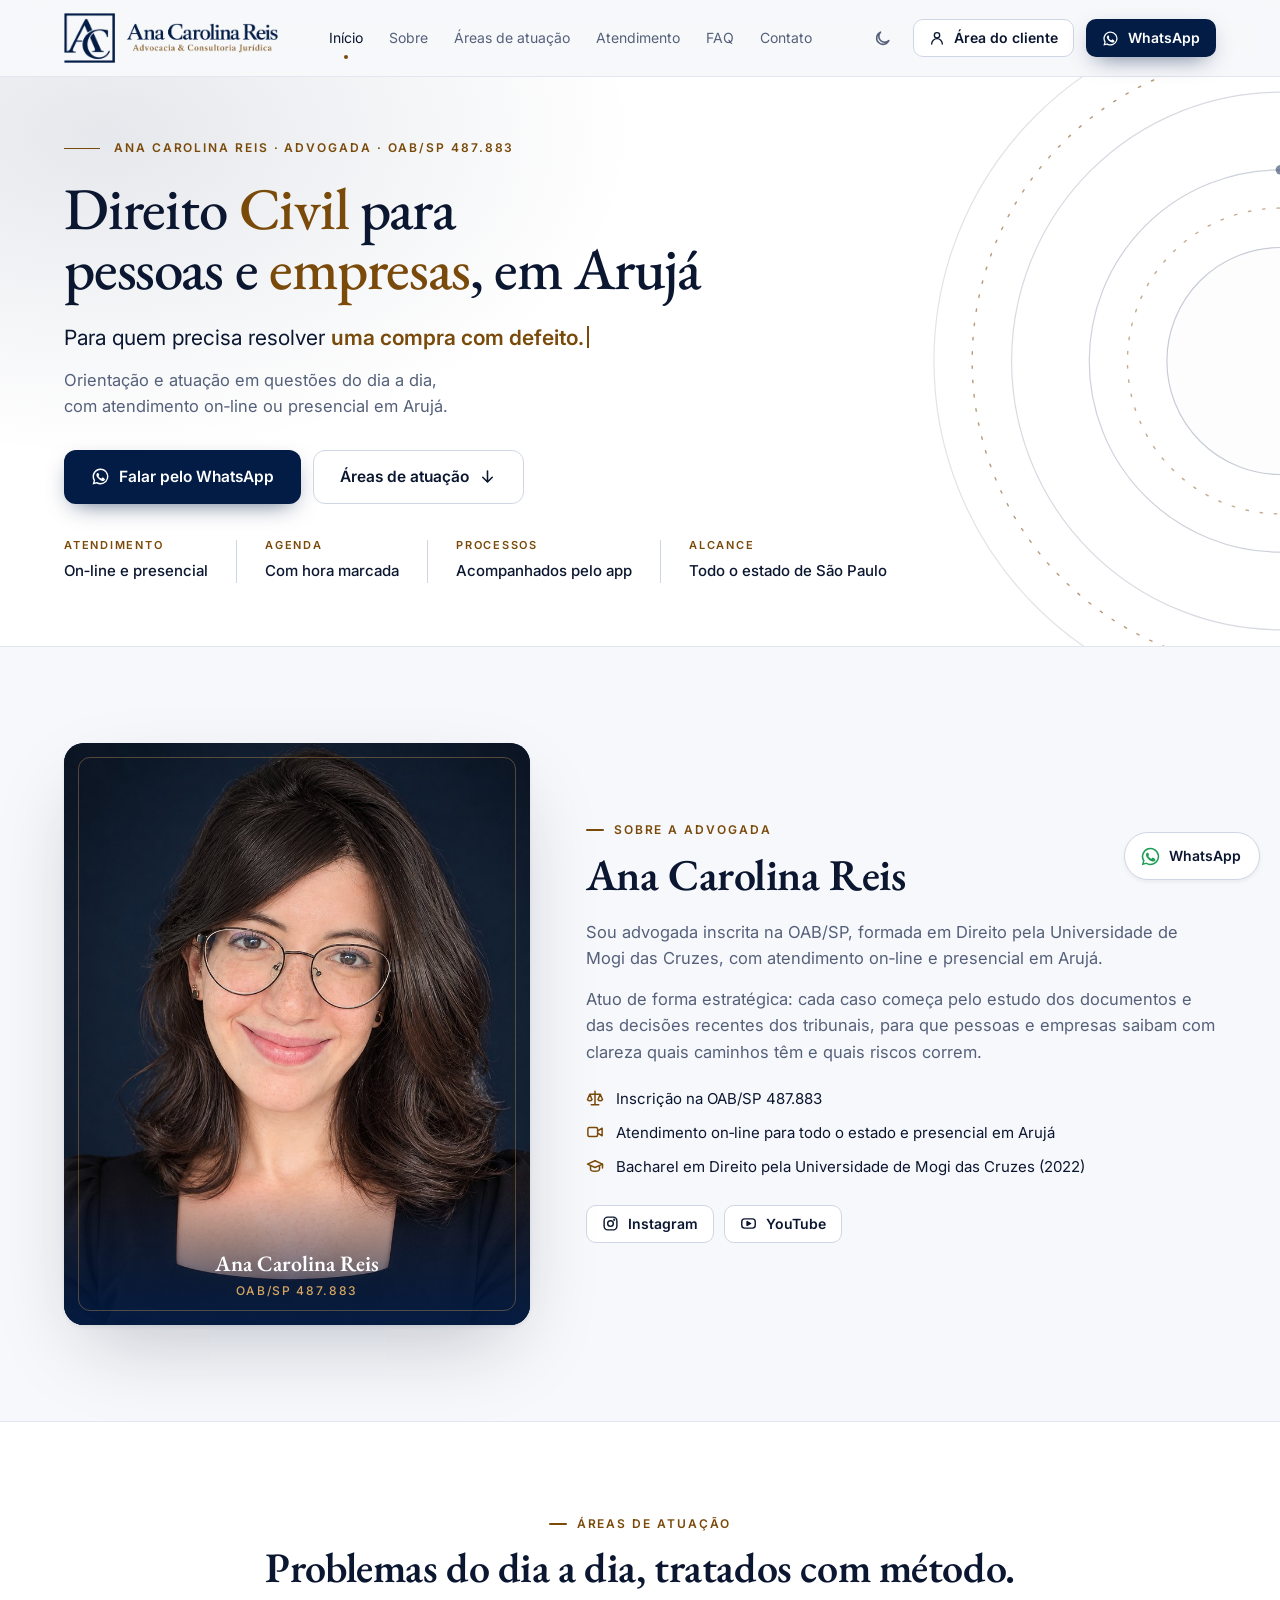
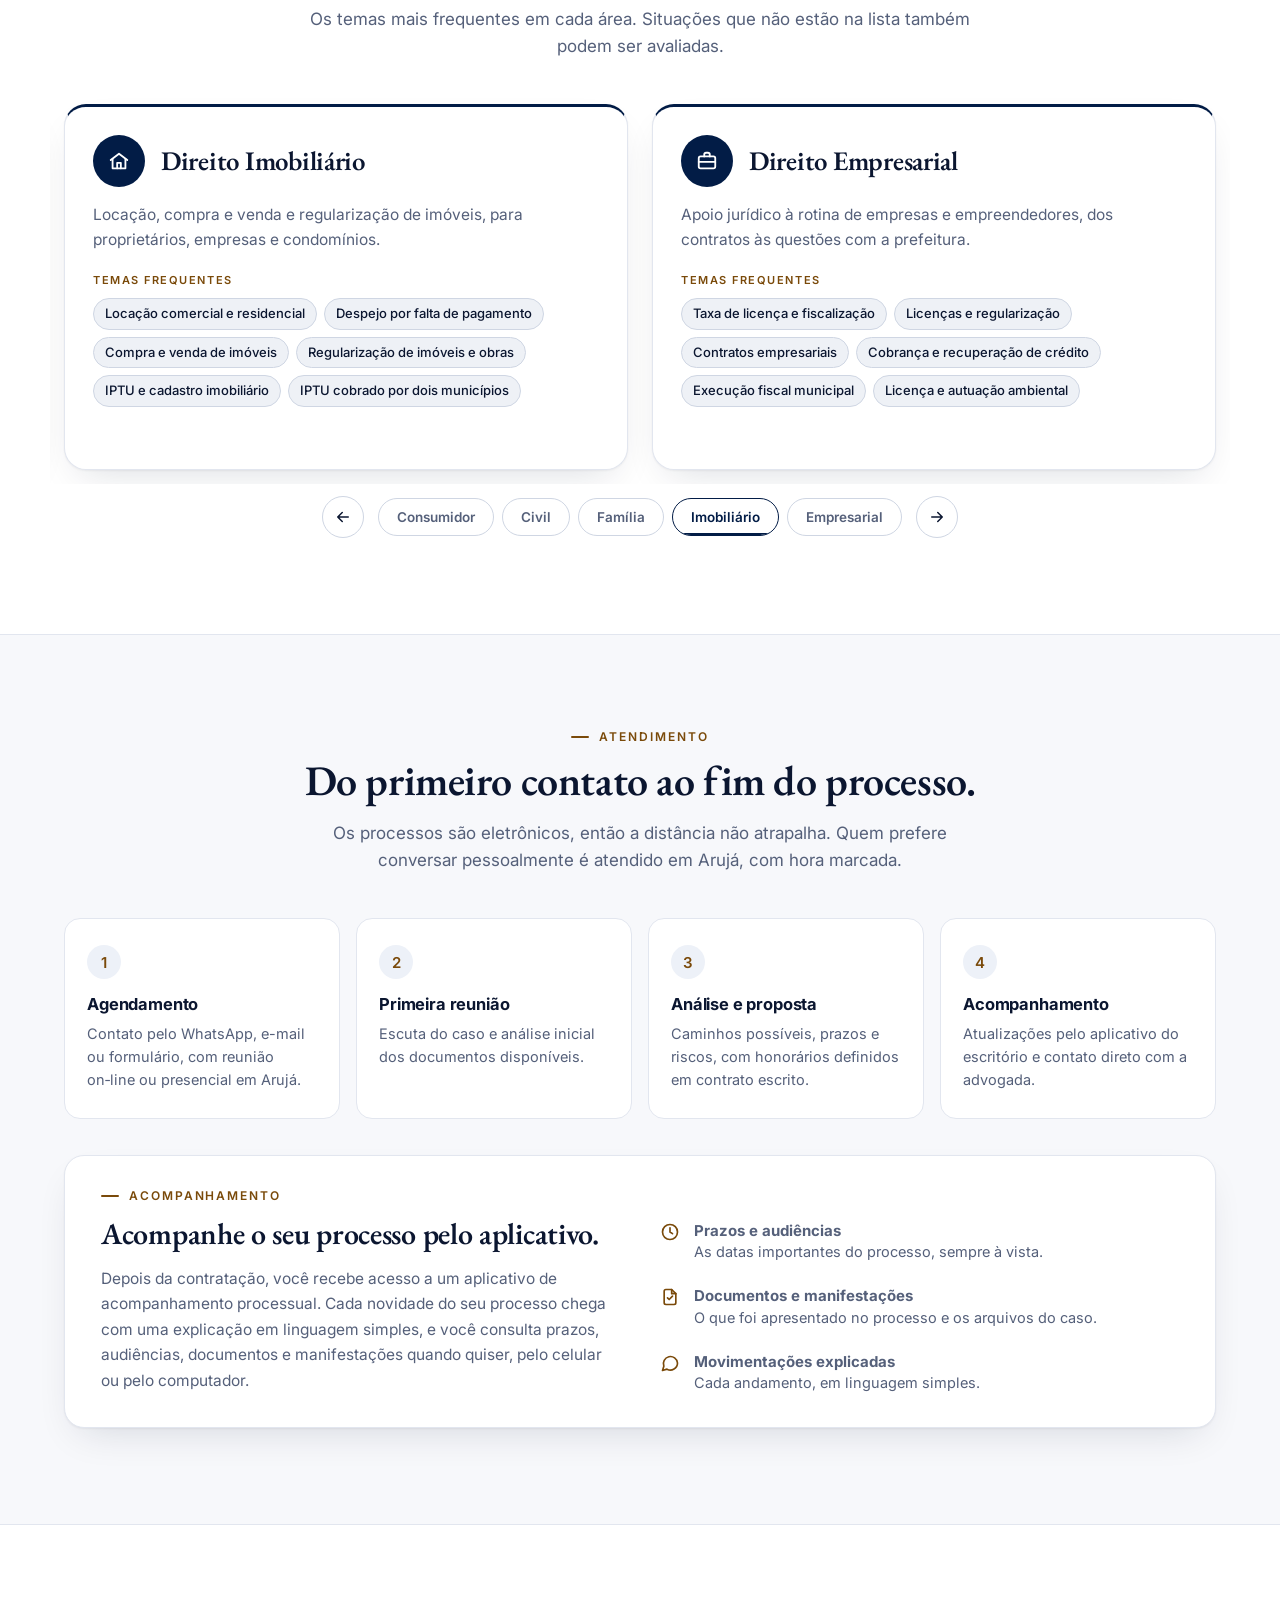
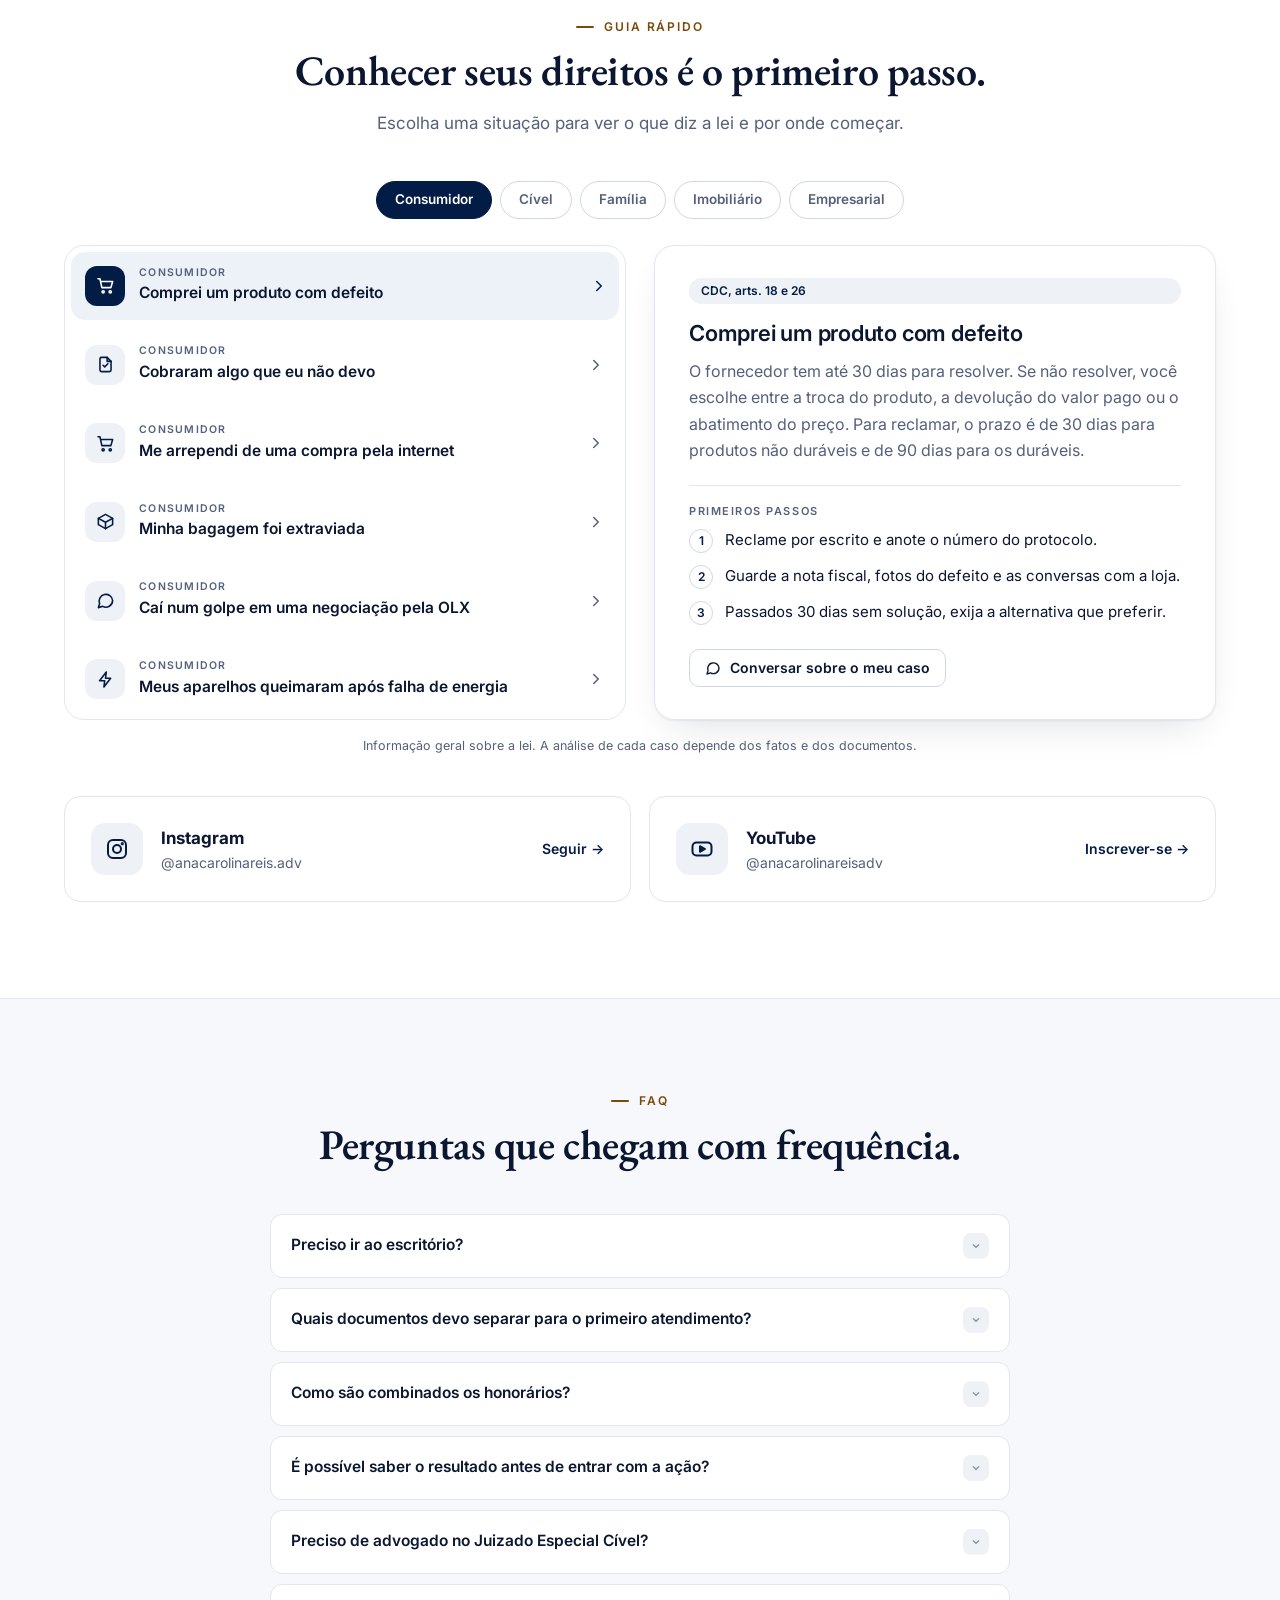
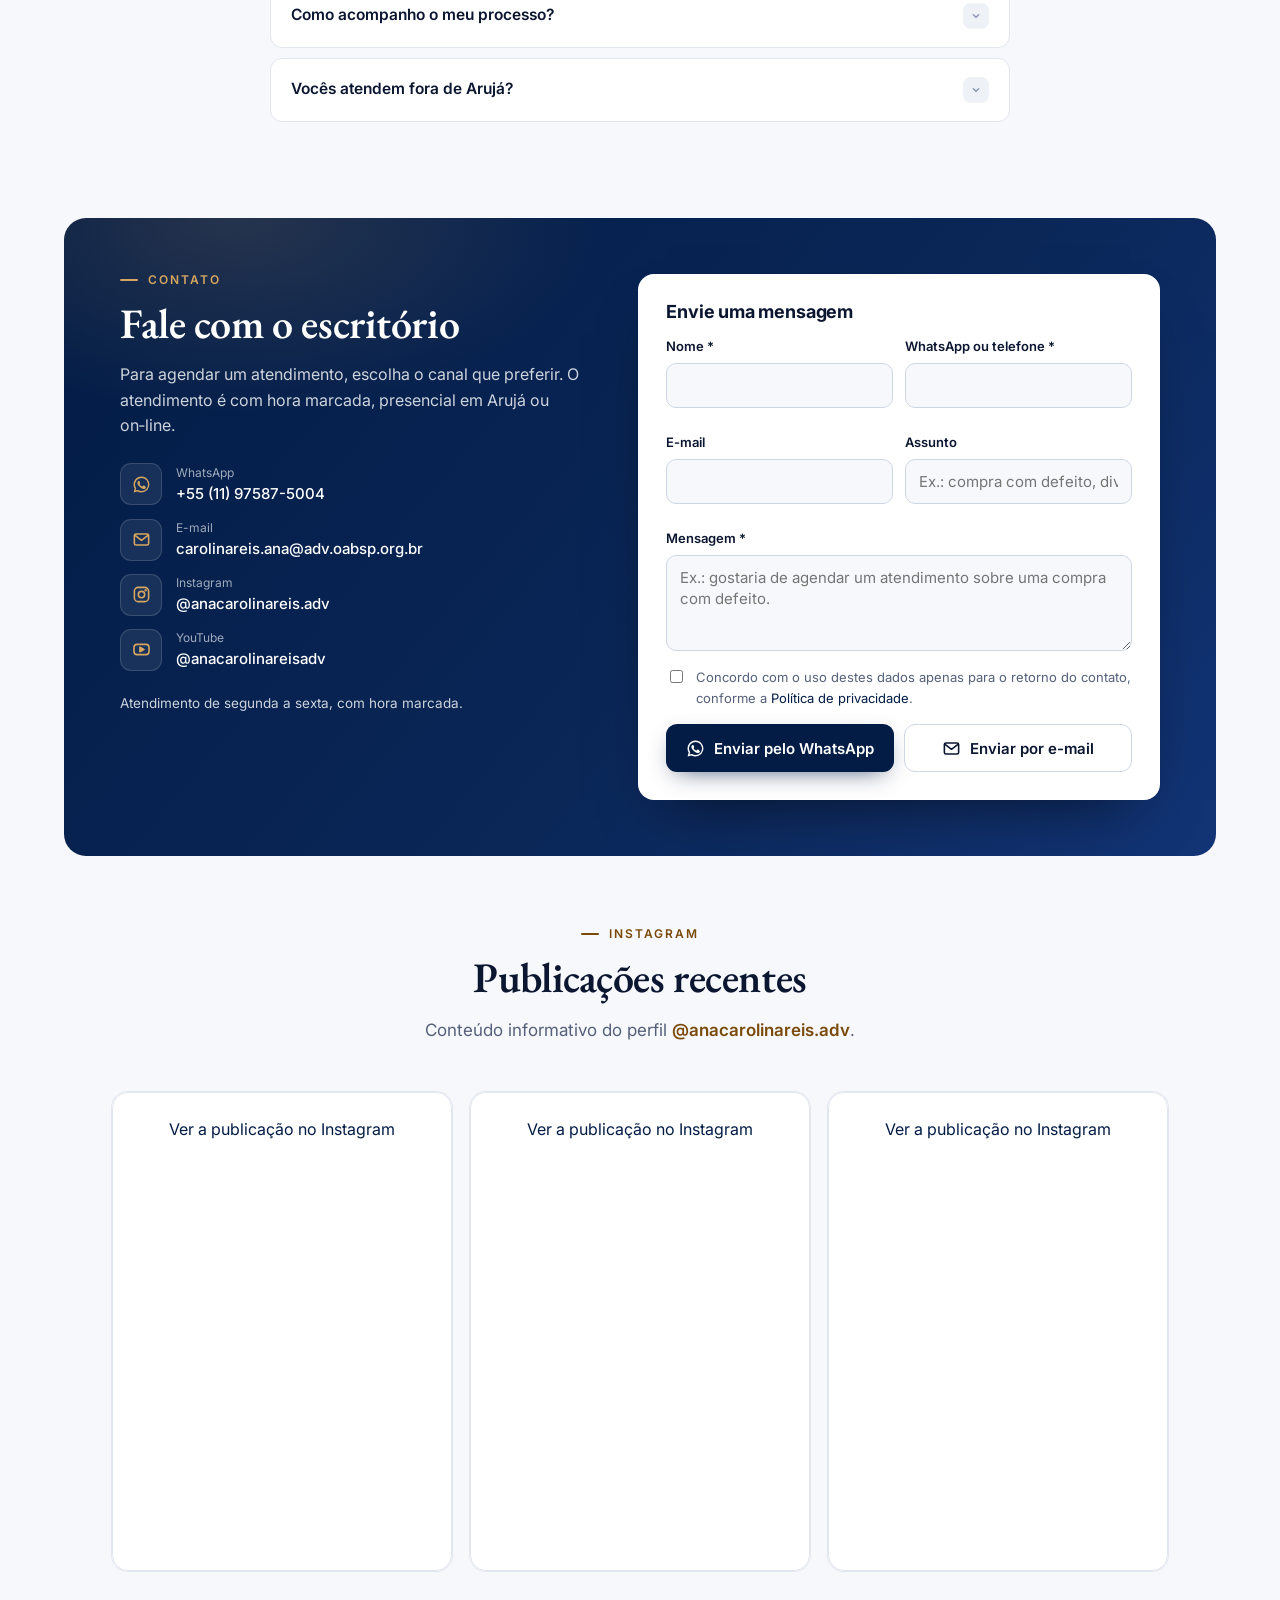
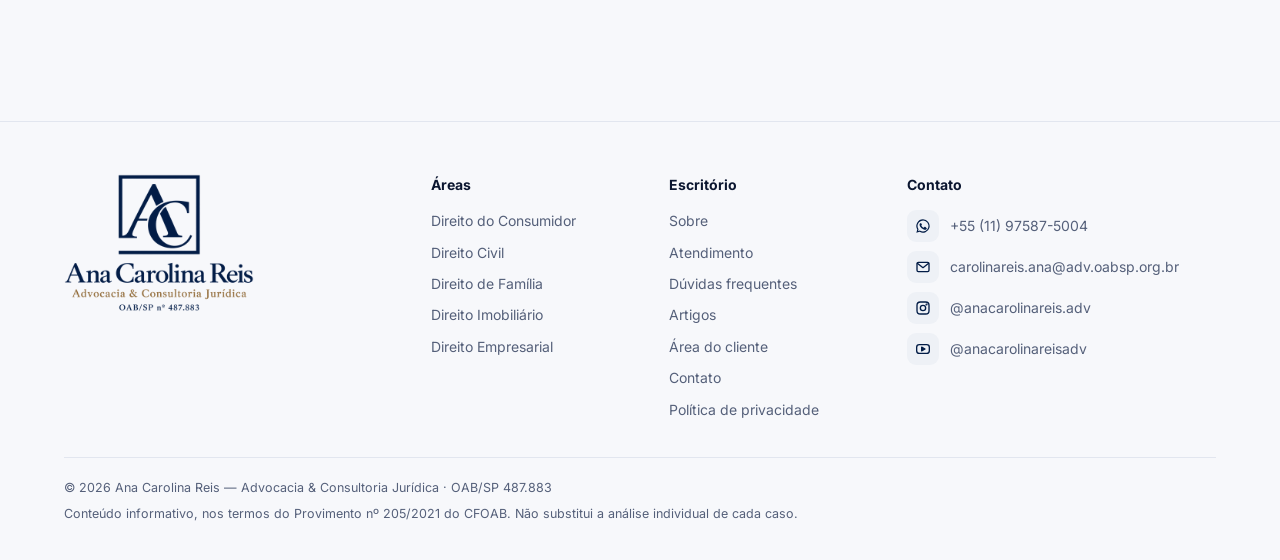
==== commit b72ce5bd: "v22: banner, Para empresas, artigos, areas, guia, Instagram, foto" ====
--- a/index.html
+++ b/index.html
@@ -1 +1 @@
-<!doctype html><html lang="pt-BR"><head><meta charset="utf-8"><meta name="viewport" content="width=device-width, initial-scale=1"><title>Advogada em Arujá/SP | Direito do Consumidor e Direito Civil — Ana Carolina Reis</title><meta name="description" content="Advogada em Arujá/SP (OAB/SP 487.883): Direito do Consumidor, Direito Civil e Direito de Família. Atendimento presencial em Arujá e on-line, com acompanhamento do processo pelo aplicativo."><link rel="canonical" href="https://anacarolinareis.adv.br/"><meta property="og:type" content="website"><meta property="og:locale" content="pt_BR"><meta property="og:site_name" content="Ana Carolina Reis — Advocacia & Consultoria Jurídica"><meta property="og:title" content="Advogada em Arujá/SP | Direito do Consumidor e Direito Civil — Ana Carolina Reis"><meta property="og:description" content="Advogada em Arujá/SP (OAB/SP 487.883): Direito do Consumidor, Direito Civil e Direito de Família. Atendimento presencial em Arujá e on-line, com acompanhamento do processo pelo aplicativo."><meta property="og:url" content="https://anacarolinareis.adv.br/"><meta property="og:image" content="https://anacarolinareis.adv.br/og-image.jpg"><meta name="theme-color" content="#021c46"><link rel="icon" href="favicon.png?v=20" type="image/png"><link rel="apple-touch-icon" href="apple-touch-icon.png"><script>(function(){try{var t=sessionStorage.getItem("acr-tema");if(t==="dark"||t==="light")document.documentElement.dataset.theme=t}catch(e){}})()</script><link rel="preconnect" href="https://fonts.googleapis.com"><link rel="preconnect" href="https://fonts.gstatic.com" crossorigin><link rel="stylesheet" href="https://fonts.googleapis.com/css2?family=EB+Garamond:ital,wght@0,500;0,600;1,500&family=Inter:wght@400;500;600;700&display=swap"><link rel="stylesheet" href="site.css?v=21"><script type="application/ld+json">[{"@context": "https://schema.org", "@type": "LegalService", "name": "Ana Carolina Reis — Advocacia & Consultoria Jurídica", "url": "https://anacarolinareis.adv.br/", "logo": "https://anacarolinareis.adv.br/logo-ac.png", "image": "https://anacarolinareis.adv.br/og-image.jpg", "email": "carolinareis.ana@adv.oabsp.org.br", "telephone": "+5511975875004", "areaServed": ["Arujá", "Santa Isabel", "Itaquaquecetuba", "Mogi das Cruzes", "Guarulhos", "São Paulo"], "address": {"@type": "PostalAddress", "addressLocality": "Arujá", "addressRegion": "SP", "addressCountry": "BR"}, "knowsAbout": ["Direito do Consumidor", "Direito Civil", "Direito de Família", "Direito Imobiliário", "Direito Empresarial"], "founder": {"@type": "Person", "name": "Ana Carolina Reis"}, "priceRange": "Sob consulta", "sameAs": ["https://www.instagram.com/anacarolinareis.adv/", "https://www.youtube.com/@anacarolinareisadv"]}, {"@context": "https://schema.org", "@type": "Person", "name": "Ana Carolina Reis", "jobTitle": "Advogada", "url": "https://anacarolinareis.adv.br/#sobre", "identifier": "OAB/SP 487.883", "worksFor": {"@type": "LegalService", "name": "Ana Carolina Reis — Advocacia & Consultoria Jurídica"}, "alumniOf": {"@type": "CollegeOrUniversity", "name": "Universidade de Mogi das Cruzes", "sameAs": "https://www.umc.br"}, "hasCredential": [{"@type": "EducationalOccupationalCredential", "credentialCategory": "degree", "name": "Bacharelado em Direito", "dateCreated": "2022", "recognizedBy": {"@type": "CollegeOrUniversity", "name": "Universidade de Mogi das Cruzes"}}, {"@type": "EducationalOccupationalCredential", "credentialCategory": "license", "name": "OAB/SP 487.883", "recognizedBy": {"@type": "Organization", "name": "Ordem dos Advogados do Brasil, Seção de São Paulo"}}], "knowsAbout": ["Direito do Consumidor", "Direito Civil", "Direito de Família", "Direito Imobiliário", "Direito Empresarial", "Divórcio", "Inventário", "Indenização por danos materiais e morais", "Pensão alimentícia", "Guarda e convivência"], "sameAs": ["https://www.instagram.com/anacarolinareis.adv/", "https://www.youtube.com/@anacarolinareisadv"]}, {"@context": "https://schema.org", "@type": "FAQPage", "mainEntity": [{"@type": "Question", "name": "Preciso ir ao escritório?", "acceptedAnswer": {"@type": "Answer", "text": "Não necessariamente. A conversa pode ser por vídeo, os documentos podem ser enviados em formato digital e os processos são eletrônicos. Quem prefere o atendimento pessoal é recebido em Arujá, com hora marcada."}}, {"@type": "Question", "name": "Quais documentos devo separar para o primeiro atendimento?", "acceptedAnswer": {"@type": "Answer", "text": "Documento pessoal com foto e tudo o que se relaciona com o problema: contratos, notas fiscais, faturas, extratos, protocolos de atendimento, conversas e fotos. Em questões de pensão e guarda, a certidão de nascimento dos filhos e os comprovantes de despesas. Se faltar algo, a lista é ajustada na conversa."}}, {"@type": "Question", "name": "Como são combinados os honorários?", "acceptedAnswer": {"@type": "Answer", "text": "Depois da análise do caso, a proposta de honorários é apresentada e combinada por escrito, em contrato, antes do início do trabalho. O valor considera a complexidade de cada situação e observa a Tabela de Honorários da OAB/SP."}}, {"@type": "Question", "name": "É possível saber o resultado antes de entrar com a ação?", "acceptedAnswer": {"@type": "Answer", "text": "Nenhum advogado pode prometer resultado: a decisão depende das provas e do entendimento do juiz. O que dá para fazer antes é avaliar a situação com cuidado, mostrar o que os tribunais têm decidido em casos parecidos e explicar os riscos, para que a decisão de seguir seja sua e bem informada."}}, {"@type": "Question", "name": "Preciso de advogado no Juizado Especial Cível?", "acceptedAnswer": {"@type": "Answer", "text": "Nas causas de até 20 salários mínimos, a Lei nº 9.099/1995 (art. 9º) permite entrar sem advogado. Acima disso, até o limite de 40 salários mínimos, a presença de advogado é obrigatória, e também para recorrer da sentença."}}, {"@type": "Question", "name": "Como acompanho o meu processo?", "acceptedAnswer": {"@type": "Answer", "text": "Por aplicativo, no celular ou no computador. Depois da contratação, o escritório libera o seu acesso e você consulta quando quiser os prazos, os documentos, as manifestações e as movimentações do processo, explicadas em linguagem simples. O passo a passo do primeiro acesso está na  Área do cliente ."}}, {"@type": "Question", "name": "Vocês atendem fora de Arujá?", "acceptedAnswer": {"@type": "Answer", "text": "Sim. O atendimento on-line alcança todo o estado de São Paulo, e os processos são eletrônicos. Quem prefere conversar pessoalmente é recebido em Arujá, com hora marcada."}}]}]</script></head><body><a class="skip" href="#conteudo">Pular para o conteúdo</a><header class="top"><div class="wrap"><a class="brand brand-h" href="./#inicio" aria-label="Ana Carolina Reis, Advocacia &amp; Consultoria Jurídica, início"><img class="mark-l" src="logo-h2.png" alt="" width="214" height="50"><img class="mark-d" src="logo-h2-claro.png" alt="" width="214" height="50"></a><nav class="nav" aria-label="Principal"><a href="./#inicio">Início</a><a href="./#sobre">Sobre</a><a href="./#areas">Áreas de atuação</a><a href="./#atendimento">Atendimento</a><a href="./#faq">FAQ</a><a href="./#contato">Contato</a><a class="nav-cli" href="area-do-cliente">Área do cliente</a></nav><div class="top-r"><button class="icon-btn" type="button" data-theme-toggle aria-label="Alternar tema claro ou escuro"><svg viewBox="0 0 24 24" fill="none" stroke="currentColor" stroke-width="2" stroke-linecap="round" stroke-linejoin="round" aria-hidden="true" class="i-moon"><path d="M20 14.5A8 8 0 1 1 9.5 4a6.5 6.5 0 0 0 10.5 10.5z"/></svg><svg viewBox="0 0 24 24" fill="none" stroke="currentColor" stroke-width="2" stroke-linecap="round" stroke-linejoin="round" aria-hidden="true" class="i-sun"><circle cx="12" cy="12" r="4"/><path d="M12 2v2M12 20v2M4.9 4.9l1.4 1.4M17.7 17.7l1.4 1.4M2 12h2M20 12h2M4.9 19.1l1.4-1.4M17.7 6.3l1.4-1.4"/></svg></button><a class="btn btn-g btn-sm cli-btn" href="area-do-cliente"><svg viewBox="0 0 24 24" fill="none" stroke="currentColor" stroke-width="2" stroke-linecap="round" stroke-linejoin="round" aria-hidden="true"><circle cx="12" cy="8" r="4"/><path d="M4 21c0-4.4 3.6-8 8-8s8 3.6 8 8"/></svg><span class="lbl">Área do cliente</span></a><a class="btn btn-p btn-sm" href="https://wa.me/5511975875004?s=p" target="_blank" rel="noopener"><svg viewBox="0 0 24 24" fill="currentColor" aria-hidden="true"><path d="M12 2a10 10 0 0 0-8.6 15.1L2 22l5-1.3A10 10 0 1 0 12 2zm0 18.2a8.2 8.2 0 0 1-4.2-1.2l-.3-.2-3 .8.8-2.9-.2-.3A8.2 8.2 0 1 1 12 20.2zm4.5-6.1c-.2-.1-1.5-.7-1.7-.8-.2-.1-.4-.1-.6.1l-.8 1c-.1.2-.3.2-.5.1a6.7 6.7 0 0 1-3.3-2.9c-.2-.4.2-.4.7-1.3.1-.2 0-.3 0-.4l-.8-1.8c-.2-.5-.4-.4-.6-.4h-.5a1 1 0 0 0-.7.3 3 3 0 0 0-.9 2.2 5.2 5.2 0 0 0 1.1 2.8 11.9 11.9 0 0 0 4.6 4c1.7.7 2.4.8 3.2.7.5-.1 1.5-.6 1.7-1.2.2-.6.2-1.1.2-1.2-.1-.1-.3-.2-.5-.3z"/></svg><span class="lbl">WhatsApp</span></a><button class="icon-btn menu-btn" type="button" data-menu aria-label="Abrir menu" aria-expanded="false"><svg viewBox="0 0 24 24" fill="none" stroke="currentColor" stroke-width="2" stroke-linecap="round" stroke-linejoin="round" aria-hidden="true"><path d="M4 7h16M4 12h16M4 17h16"/></svg></button></div></div></header><main id="conteudo" class="home"><section class="hx" id="inicio"><div class="hx-bg" aria-hidden="true"></div><svg class="hx-geo" viewBox="0 0 600 600" aria-hidden="true"><g class="rings"><circle cx="300" cy="300" r="290"/><circle cx="300" cy="300" r="225"/><circle cx="300" cy="300" r="160"/><circle cx="300" cy="300" r="95"/></g><circle class="dash" cx="300" cy="300" r="258"/><circle class="dash d2" cx="300" cy="300" r="128"/><g class="orb"><circle cx="300" cy="10" r="6"/></g><g class="orb o2"><circle cx="300" cy="140" r="4"/></g></svg><div class="wrap"><div class="hx-l"><span class="hx-eye a1"><span><span class="nm">Ana Carolina Reis · </span>Advogada · OAB/SP 487.883</span></span><h1 class="a2" data-fit>Direito <span class="hl">Civil</span> e do<br><span class="hx-l2"><span class="hl">Consumidor</span>, em <span data-cidade>Arujá</span></span></h1><p class="hx-type a3"><span class="sr">Para quem precisa resolver problemas com compras, cobranças, golpes, voos e indenizações.</span><span aria-hidden="true">Para quem precisa resolver <span class="tw" data-frases="uma compra com defeito.|uma cobrança indevida.|um golpe pelo Pix.|uma batida de carro.|um voo cancelado.|um nome negativado.">uma compra com defeito.</span><span class="caret"></span></span></p><p class="hx-lead a3"><span>Orientação e atuação em questões do dia a dia,</span> <span>com atendimento on‑line ou presencial em Arujá.</span></p><div class="cta a4"><a class="btn btn-p btn-lg" href="https://wa.me/5511975875004?s=p" target="_blank" rel="noopener"><svg viewBox="0 0 24 24" fill="currentColor" aria-hidden="true"><path d="M12 2a10 10 0 0 0-8.6 15.1L2 22l5-1.3A10 10 0 1 0 12 2zm0 18.2a8.2 8.2 0 0 1-4.2-1.2l-.3-.2-3 .8.8-2.9-.2-.3A8.2 8.2 0 1 1 12 20.2zm4.5-6.1c-.2-.1-1.5-.7-1.7-.8-.2-.1-.4-.1-.6.1l-.8 1c-.1.2-.3.2-.5.1a6.7 6.7 0 0 1-3.3-2.9c-.2-.4.2-.4.7-1.3.1-.2 0-.3 0-.4l-.8-1.8c-.2-.5-.4-.4-.6-.4h-.5a1 1 0 0 0-.7.3 3 3 0 0 0-.9 2.2 5.2 5.2 0 0 0 1.1 2.8 11.9 11.9 0 0 0 4.6 4c1.7.7 2.4.8 3.2.7.5-.1 1.5-.6 1.7-1.2.2-.6.2-1.1.2-1.2-.1-.1-.3-.2-.5-.3z"/></svg>Falar pelo WhatsApp</a><a class="btn btn-g btn-lg" href="#areas">Áreas de atuação<svg viewBox="0 0 24 24" fill="none" stroke="currentColor" stroke-width="2" stroke-linecap="round" stroke-linejoin="round" aria-hidden="true"><path d="M12 5v14M6 13l6 6 6-6"/></svg></a></div><dl class="hx-facts a4"><div><dt>Atendimento</dt><dd>On‑line e presencial</dd></div><div><dt>Agenda</dt><dd>Com hora marcada</dd></div><div><dt>Processos</dt><dd><span class="only-d">Acompanhados pelo app</span><span class="only-m">Pelo aplicativo</span></dd></div><div><dt>Alcance</dt><dd><span class="only-d">Todo o estado de São Paulo</span><span class="only-m">Todo o estado de SP</span></dd></div></dl></div></div></section><section class="sec" id="sobre"><div class="wrap about"><figure class="portrait photo rv" style="margin:0"><img src="ana-carolina-reis.jpg" alt="Ana Carolina Reis, advogada, sentada à mesa do escritório" width="760" height="950" loading="lazy"><figcaption>Ana Carolina Reis<small>OAB/SP 487.883</small></figcaption></figure><div class="rv"><span class="eyebrow">Sobre a advogada</span><h2>Ana Carolina Reis</h2><p>Sou advogada inscrita na OAB/SP, formada em Direito pela Universidade de Mogi das Cruzes, com atendimento on‑line e presencial em Arujá.</p><p>Atuo de forma estratégica: cada caso começa pelo estudo dos documentos e das decisões recentes dos tribunais, para que pessoas e empresas saibam com clareza quais caminhos têm e quais riscos correm.</p><ul class="facts"><li><svg viewBox="0 0 24 24" fill="none" stroke="currentColor" stroke-width="2" stroke-linecap="round" stroke-linejoin="round" aria-hidden="true"><path d="M12 3v18M7 21h10M5 7h14M5 7l-3 7a3.5 3.5 0 0 0 6 0zM19 7l-3 7a3.5 3.5 0 0 0 6 0z"/></svg><span>Inscrição na OAB/SP 487.883</span></li><li><svg viewBox="0 0 24 24" fill="none" stroke="currentColor" stroke-width="2" stroke-linecap="round" stroke-linejoin="round" aria-hidden="true"><rect x="2.5" y="6" width="13" height="12" rx="2"/><path d="m15.5 10.5 6-3.5v10l-6-3.5"/></svg><span>Atendimento on‑line para todo o estado e presencial em Arujá</span></li><li><svg viewBox="0 0 24 24" fill="none" stroke="currentColor" stroke-width="2" stroke-linecap="round" stroke-linejoin="round" aria-hidden="true"><path d="M2 9.5 12 5l10 4.5L12 14z"/><path d="M6 11.5v4.5c0 1.5 2.7 3 6 3s6-1.5 6-3v-4.5M22 9.5v5"/></svg><span>Bacharel em Direito pela Universidade de Mogi das Cruzes (2022)</span></li></ul><div class="row"><a class="btn btn-g btn-sm" href="https://www.instagram.com/anacarolinareis.adv/" target="_blank" rel="noopener"><svg viewBox="0 0 24 24" fill="none" stroke="currentColor" stroke-width="2" stroke-linecap="round" stroke-linejoin="round" aria-hidden="true"><rect x="3" y="3" width="18" height="18" rx="5"/><circle cx="12" cy="12" r="4"/><circle cx="17.3" cy="6.7" r=".6" fill="currentColor"/></svg>Instagram</a><a class="btn btn-g btn-sm" href="https://www.youtube.com/@anacarolinareisadv" target="_blank" rel="noopener"><svg viewBox="0 0 24 24" fill="none" stroke="currentColor" stroke-width="2" stroke-linecap="round" stroke-linejoin="round" aria-hidden="true"><rect x="2.5" y="5.5" width="19" height="13" rx="4"/><path d="m10 9.2 5 2.8-5 2.8z" fill="currentColor"/></svg>YouTube</a></div></div></div></section><section class="sec sec-alt" id="areas"><div class="wrap"><div class="sec-h c rv"><span class="eyebrow">Áreas de atuação</span><h2>Problemas do dia a dia, tratados com método.</h2><p>Os temas mais frequentes em cada área. Situações que não estão na lista também podem ser avaliadas.</p></div><div class="car rv" data-car aria-roledescription="carrossel" aria-label="Áreas de atuação"><div class="car-vp"><div class="car-track"><article class="cs" data-i="0"><div class="cs-h"><span class="cs-ic"><svg viewBox="0 0 24 24" fill="none" stroke="currentColor" stroke-width="2" stroke-linecap="round" stroke-linejoin="round" aria-hidden="true"><circle cx="9" cy="20" r="1.4"/><circle cx="18" cy="20" r="1.4"/><path d="M2.5 3.5H5l2.4 11.2h11.4L21 7H6.2"/></svg></span><h3>Direito do Consumidor</h3></div><p>Problemas com compras, serviços e fornecedores, do conserto que não resolve à cobrança que não deveria existir.</p><span class="cs-lbl">Temas frequentes</span><ul class="cs-tags"><li><a href="produto-com-defeito">Produto com defeito</a></li><li><a href="direito-do-consumidor#compras">Compras pela internet</a></li><li><a href="direito-do-consumidor#cobranca">Cobrança indevida e nome negativado</a></li><li><a href="direito-do-consumidor#golpes">Golpes e fraudes em pagamentos</a></li><li><a href="direito-do-consumidor#voos">Voo cancelado e bagagem extraviada</a></li><li><a href="direito-do-consumidor#servicos">Energia, internet e telefonia</a></li></ul></article><article class="cs" data-i="1"><div class="cs-h"><span class="cs-ic"><svg viewBox="0 0 24 24" fill="none" stroke="currentColor" stroke-width="2" stroke-linecap="round" stroke-linejoin="round" aria-hidden="true"><path d="M12 3v18M7 21h10M5 7h14M5 7l-3 7a3.5 3.5 0 0 0 6 0zM19 7l-3 7a3.5 3.5 0 0 0 6 0z"/></svg></span><h3>Direito Civil</h3></div><p>Indenizações, contratos e conflitos entre particulares que surgem na rotina de qualquer pessoa.</p><span class="cs-lbl">Temas frequentes</span><ul class="cs-tags"><li><a href="batida-de-carro-quem-paga">Batida de carro: quem paga</a></li><li><span>Danos materiais e morais</span></li><li><span>Contratos e cobranças entre particulares</span></li><li><span>Cobrança indevida de taxa de fiscalização municipal</span></li><li><span>Conflitos de vizinhança</span></li><li><a href="batida-de-carro-quem-paga#prazos">Prazos para pedir indenização</a></li></ul></article><article class="cs" data-i="2"><div class="cs-h"><span class="cs-ic"><svg viewBox="0 0 24 24" fill="none" stroke="currentColor" stroke-width="2" stroke-linecap="round" stroke-linejoin="round" aria-hidden="true"><circle cx="9" cy="8" r="3.2"/><path d="M3 20c0-3.3 2.7-6 6-6s6 2.7 6 6"/><circle cx="17" cy="9" r="2.5"/><path d="M15.5 14.2c3 .3 5.5 2.6 5.5 5.8"/></svg></span><h3>Direito de Família</h3></div><p>Divórcio, inventário e as ações que envolvem os filhos, sempre buscando o caminho menos desgastante para a família.</p><span class="cs-lbl">Temas frequentes</span><ul class="cs-tags"><li><span>Divórcio judicial e extrajudicial</span></li><li><span>Inventário judicial e extrajudicial</span></li><li><a href="pensao-alimenticia-aruja">Pensão alimentícia</a></li><li><a href="pensao-alimenticia-aruja#execucao">Revisão e cobrança de pensão</a></li><li><a href="guarda-e-convivencia">Guarda compartilhada ou unilateral</a></li><li><a href="guarda-e-convivencia#convivencia">Regulamentação de convivência</a></li></ul></article><article class="cs" data-i="3"><div class="cs-h"><span class="cs-ic"><svg viewBox="0 0 24 24" fill="none" stroke="currentColor" stroke-width="2" stroke-linecap="round" stroke-linejoin="round" aria-hidden="true"><path d="M3 11 12 4l9 7"/><path d="M5 10v10h14V10"/><path d="M10 20v-6h4v6"/></svg></span><h3>Direito Imobiliário</h3></div><p>Locação, compra e venda e regularização de imóveis, para proprietários, empresas e condomínios.</p><span class="cs-lbl">Temas frequentes</span><ul class="cs-tags"><li><span>Locação comercial e residencial</span></li><li><span>Despejo por falta de pagamento</span></li><li><span>Compra e venda de imóveis</span></li><li><span>Regularização de imóveis e obras</span></li><li><span>IPTU e cadastro imobiliário</span></li><li><span>IPTU cobrado por dois municípios</span></li></ul></article><article class="cs" data-i="4"><div class="cs-h"><span class="cs-ic"><svg viewBox="0 0 24 24" fill="none" stroke="currentColor" stroke-width="2" stroke-linecap="round" stroke-linejoin="round" aria-hidden="true"><rect x="3" y="7" width="18" height="13" rx="2"/><path d="M9 7V5a2 2 0 0 1 2-2h2a2 2 0 0 1 2 2v2M3 13h18"/></svg></span><h3>Direito Empresarial</h3></div><p>Apoio jurídico à rotina de empresas e empreendedores, dos contratos às questões com a prefeitura.</p><span class="cs-lbl">Temas frequentes</span><ul class="cs-tags"><li><span>Taxa de licença e de fiscalização</span></li><li><span>Licenças e regularização do negócio</span></li><li><span>Contratos com clientes e fornecedores</span></li><li><span>Cobrança e recuperação de crédito</span></li><li><span>Questões trabalhistas do empregador</span></li><li><span>Execução fiscal e dívida ativa municipal</span></li><li><span>Licença e autuação ambiental</span></li></ul></article></div></div><div class="car-nav"><button class="car-arr" type="button" data-prev aria-label="Área anterior"><svg viewBox="0 0 24 24" fill="none" stroke="currentColor" stroke-width="2" stroke-linecap="round" stroke-linejoin="round" aria-hidden="true"><path d="M19 12H5M11 6l-6 6 6 6"/></svg></button><div class="car-dots"><button class="cs-dot" type="button" data-go="0" aria-label="Mostrar Direito do Consumidor" aria-current="true"><span>Consumidor</span><i></i></button><button class="cs-dot" type="button" data-go="1" aria-label="Mostrar Direito Civil"><span>Civil</span><i></i></button><button class="cs-dot" type="button" data-go="2" aria-label="Mostrar Direito de Família"><span>Família</span><i></i></button><button class="cs-dot" type="button" data-go="3" aria-label="Mostrar Direito Imobiliário"><span>Imobiliário</span><i></i></button><button class="cs-dot" type="button" data-go="4" aria-label="Mostrar Direito Empresarial"><span>Empresarial</span><i></i></button></div><button class="car-arr" type="button" data-next aria-label="Próxima área"><svg viewBox="0 0 24 24" fill="none" stroke="currentColor" stroke-width="2" stroke-linecap="round" stroke-linejoin="round" aria-hidden="true"><path d="M5 12h14M13 6l6 6-6 6"/></svg></button></div></div></div></section><section class="sec" id="atendimento"><div class="wrap"><div class="sec-h c rv"><span class="eyebrow">Atendimento</span><h2>Do primeiro contato ao fim do processo.</h2><p>Os processos são eletrônicos, então a distância não atrapalha. Quem prefere conversar pessoalmente é atendido em Arujá, com hora marcada.</p></div><div class="steps"><div class="step rv"><b>1</b><h3>Agendamento</h3><p>Contato pelo WhatsApp, e-mail ou formulário, com reunião on‑line ou presencial em Arujá.</p></div><div class="step rv"><b>2</b><h3>Primeira reunião</h3><p>Escuta do caso e análise inicial dos documentos disponíveis.</p></div><div class="step rv"><b>3</b><h3>Análise e proposta</h3><p>Caminhos possíveis, prazos e riscos, com honorários definidos em contrato escrito.</p></div><div class="step rv"><b>4</b><h3>Acompanhamento</h3><p>Atualizações pelo aplicativo do escritório e contato direto com a advogada.</p></div></div><div class="app-card rv"><div class="app-hd"><span class="eyebrow">Acompanhamento</span></div><div class="app-t"><h3>Acompanhe o seu processo pelo aplicativo.</h3><p>Depois da contratação, você recebe acesso a um aplicativo de acompanhamento processual. Cada novidade do seu processo chega com uma explicação em linguagem simples, e você consulta prazos, audiências, documentos e manifestações quando quiser, pelo celular ou pelo computador.</p></div><ul class="app-l"><li><svg viewBox="0 0 24 24" fill="none" stroke="currentColor" stroke-width="2" stroke-linecap="round" stroke-linejoin="round" aria-hidden="true"><circle cx="12" cy="12" r="9"/><path d="M12 7v5l3 2"/></svg><span><b>Prazos e audiências</b>As datas importantes do processo, sempre à vista.</span></li><li><svg viewBox="0 0 24 24" fill="none" stroke="currentColor" stroke-width="2" stroke-linecap="round" stroke-linejoin="round" aria-hidden="true"><path d="M14 3H7a2 2 0 0 0-2 2v14a2 2 0 0 0 2 2h10a2 2 0 0 0 2-2V8z"/><path d="M14 3v5h5M9 13l2 2 4-4"/></svg><span><b>Documentos e manifestações</b>O que foi apresentado no processo e os arquivos do caso.</span></li><li><svg viewBox="0 0 24 24" fill="none" stroke="currentColor" stroke-width="2" stroke-linecap="round" stroke-linejoin="round" aria-hidden="true"><path d="M21 12a8.5 8.5 0 0 1-12.6 7.4L3 21l1.6-5.2A8.5 8.5 0 1 1 21 12z"/></svg><span><b>Movimentações explicadas</b>Cada andamento, em linguagem simples.</span></li></ul></div></div></section><section class="sec sec-alt" id="guia"><div class="wrap"><div class="sec-h c rv"><span class="eyebrow">Guia rápido</span><h2>Conhecer seus direitos é o primeiro passo.</h2><p>Escolha uma situação para ver o que diz a lei e por onde começar.</p></div><div class="gx rv" data-guia><div class="gx-f" role="group" aria-label="Filtrar por área"><button type="button" class="gx-chip" data-f="consumidor" aria-pressed="true">Consumidor</button><button type="button" class="gx-chip" data-f="civel" aria-pressed="false">Cível</button><button type="button" class="gx-chip" data-f="familia" aria-pressed="false">Família</button></div><div class="gx-b"><ul class="gx-list"><li data-cat="consumidor"><button class="gx-q" type="button" data-g="0" aria-pressed="false"><span class="gx-ic"><svg viewBox="0 0 24 24" fill="none" stroke="currentColor" stroke-width="2" stroke-linecap="round" stroke-linejoin="round" aria-hidden="true"><circle cx="9" cy="20" r="1.4"/><circle cx="18" cy="20" r="1.4"/><path d="M2.5 3.5H5l2.4 11.2h11.4L21 7H6.2"/></svg></span><span class="gx-t"><small>Consumidor</small><b>Comprei um produto com defeito</b></span><svg viewBox="0 0 24 24" fill="none" stroke="currentColor" stroke-width="2" stroke-linecap="round" stroke-linejoin="round" aria-hidden="true" class="gx-ch"><path d="m9 6 6 6-6 6"/></svg></button></li><li data-cat="consumidor"><button class="gx-q" type="button" data-g="1" aria-pressed="false"><span class="gx-ic"><svg viewBox="0 0 24 24" fill="none" stroke="currentColor" stroke-width="2" stroke-linecap="round" stroke-linejoin="round" aria-hidden="true"><path d="M14 3H7a2 2 0 0 0-2 2v14a2 2 0 0 0 2 2h10a2 2 0 0 0 2-2V8z"/><path d="M14 3v5h5M9 13l2 2 4-4"/></svg></span><span class="gx-t"><small>Consumidor</small><b>Cobraram algo que eu não devo</b></span><svg viewBox="0 0 24 24" fill="none" stroke="currentColor" stroke-width="2" stroke-linecap="round" stroke-linejoin="round" aria-hidden="true" class="gx-ch"><path d="m9 6 6 6-6 6"/></svg></button></li><li data-cat="consumidor"><button class="gx-q" type="button" data-g="2" aria-pressed="false"><span class="gx-ic"><svg viewBox="0 0 24 24" fill="none" stroke="currentColor" stroke-width="2" stroke-linecap="round" stroke-linejoin="round" aria-hidden="true"><circle cx="9" cy="20" r="1.4"/><circle cx="18" cy="20" r="1.4"/><path d="M2.5 3.5H5l2.4 11.2h11.4L21 7H6.2"/></svg></span><span class="gx-t"><small>Consumidor</small><b>Me arrependi de uma compra pela internet</b></span><svg viewBox="0 0 24 24" fill="none" stroke="currentColor" stroke-width="2" stroke-linecap="round" stroke-linejoin="round" aria-hidden="true" class="gx-ch"><path d="m9 6 6 6-6 6"/></svg></button></li><li data-cat="consumidor"><button class="gx-q" type="button" data-g="3" aria-pressed="false"><span class="gx-ic"><svg viewBox="0 0 24 24" fill="none" stroke="currentColor" stroke-width="2" stroke-linecap="round" stroke-linejoin="round" aria-hidden="true"><path d="M21 8 12 3 3 8v8l9 5 9-5z"/><path d="M3 8l9 5 9-5M12 13v8"/></svg></span><span class="gx-t"><small>Consumidor</small><b>Minha bagagem foi extraviada</b></span><svg viewBox="0 0 24 24" fill="none" stroke="currentColor" stroke-width="2" stroke-linecap="round" stroke-linejoin="round" aria-hidden="true" class="gx-ch"><path d="m9 6 6 6-6 6"/></svg></button></li><li data-cat="consumidor"><button class="gx-q" type="button" data-g="4" aria-pressed="false"><span class="gx-ic"><svg viewBox="0 0 24 24" fill="none" stroke="currentColor" stroke-width="2" stroke-linecap="round" stroke-linejoin="round" aria-hidden="true"><path d="M21 12a8.5 8.5 0 0 1-12.6 7.4L3 21l1.6-5.2A8.5 8.5 0 1 1 21 12z"/></svg></span><span class="gx-t"><small>Consumidor</small><b>Caí num golpe em uma negociação pela OLX</b></span><svg viewBox="0 0 24 24" fill="none" stroke="currentColor" stroke-width="2" stroke-linecap="round" stroke-linejoin="round" aria-hidden="true" class="gx-ch"><path d="m9 6 6 6-6 6"/></svg></button></li><li data-cat="consumidor"><button class="gx-q" type="button" data-g="5" aria-pressed="false"><span class="gx-ic"><svg viewBox="0 0 24 24" fill="none" stroke="currentColor" stroke-width="2" stroke-linecap="round" stroke-linejoin="round" aria-hidden="true"><path d="M13 2.5 4.5 13.5H11l-1 8 8.5-11H12z"/></svg></span><span class="gx-t"><small>Consumidor</small><b>Meus aparelhos queimaram após falha de energia</b></span><svg viewBox="0 0 24 24" fill="none" stroke="currentColor" stroke-width="2" stroke-linecap="round" stroke-linejoin="round" aria-hidden="true" class="gx-ch"><path d="m9 6 6 6-6 6"/></svg></button></li><li data-cat="civel"><button class="gx-q" type="button" data-g="6" aria-pressed="false"><span class="gx-ic"><svg viewBox="0 0 24 24" fill="none" stroke="currentColor" stroke-width="2" stroke-linecap="round" stroke-linejoin="round" aria-hidden="true"><path d="M5 16V11l2-5h10l2 5v5"/><path d="M3 16h18v3H3zM5 11h14"/><circle cx="7.5" cy="16" r="1.5"/><circle cx="16.5" cy="16" r="1.5"/></svg></span><span class="gx-t"><small>Cível</small><b>Bateram no meu carro</b></span><svg viewBox="0 0 24 24" fill="none" stroke="currentColor" stroke-width="2" stroke-linecap="round" stroke-linejoin="round" aria-hidden="true" class="gx-ch"><path d="m9 6 6 6-6 6"/></svg></button></li><li data-cat="civel"><button class="gx-q" type="button" data-g="7" aria-pressed="false"><span class="gx-ic"><svg viewBox="0 0 24 24" fill="none" stroke="currentColor" stroke-width="2" stroke-linecap="round" stroke-linejoin="round" aria-hidden="true"><path d="M12 3v18M7 21h10M5 7h14M5 7l-3 7a3.5 3.5 0 0 0 6 0zM19 7l-3 7a3.5 3.5 0 0 0 6 0z"/></svg></span><span class="gx-t"><small>Cível</small><b>Cobrança indevida de taxa de fiscalização municipal</b></span><svg viewBox="0 0 24 24" fill="none" stroke="currentColor" stroke-width="2" stroke-linecap="round" stroke-linejoin="round" aria-hidden="true" class="gx-ch"><path d="m9 6 6 6-6 6"/></svg></button></li><li data-cat="civel"><button class="gx-q" type="button" data-g="8" aria-pressed="false"><span class="gx-ic"><svg viewBox="0 0 24 24" fill="none" stroke="currentColor" stroke-width="2" stroke-linecap="round" stroke-linejoin="round" aria-hidden="true"><path d="M3 11 12 4l9 7"/><path d="M5 10v10h14V10"/></svg></span><span class="gx-t"><small>Cível</small><b>O inquilino não paga o aluguel</b></span><svg viewBox="0 0 24 24" fill="none" stroke="currentColor" stroke-width="2" stroke-linecap="round" stroke-linejoin="round" aria-hidden="true" class="gx-ch"><path d="m9 6 6 6-6 6"/></svg></button></li><li data-cat="civel"><button class="gx-q" type="button" data-g="9" aria-pressed="false"><span class="gx-ic"><svg viewBox="0 0 24 24" fill="none" stroke="currentColor" stroke-width="2" stroke-linecap="round" stroke-linejoin="round" aria-hidden="true"><path d="M4 21V8l8-5 8 5v13"/><path d="M9 21v-6h6v6M9 10h.01M15 10h.01"/></svg></span><span class="gx-t"><small>Cível</small><b>A construtora atrasou a entrega do imóvel</b></span><svg viewBox="0 0 24 24" fill="none" stroke="currentColor" stroke-width="2" stroke-linecap="round" stroke-linejoin="round" aria-hidden="true" class="gx-ch"><path d="m9 6 6 6-6 6"/></svg></button></li><li data-cat="civel"><button class="gx-q" type="button" data-g="10" aria-pressed="false"><span class="gx-ic"><svg viewBox="0 0 24 24" fill="none" stroke="currentColor" stroke-width="2" stroke-linecap="round" stroke-linejoin="round" aria-hidden="true"><path d="M12 21s-7-6.2-7-11.5a7 7 0 0 1 14 0C19 14.8 12 21 12 21z"/><circle cx="12" cy="9.5" r="2.5"/></svg></span><span class="gx-t"><small>Cível</small><b>Comprei um imóvel e não tenho a escritura</b></span><svg viewBox="0 0 24 24" fill="none" stroke="currentColor" stroke-width="2" stroke-linecap="round" stroke-linejoin="round" aria-hidden="true" class="gx-ch"><path d="m9 6 6 6-6 6"/></svg></button></li><li data-cat="civel"><button class="gx-q" type="button" data-g="11" aria-pressed="false"><span class="gx-ic"><svg viewBox="0 0 24 24" fill="none" stroke="currentColor" stroke-width="2" stroke-linecap="round" stroke-linejoin="round" aria-hidden="true"><path d="M21 12a8.5 8.5 0 0 1-12.6 7.4L3 21l1.6-5.2A8.5 8.5 0 1 1 21 12z"/></svg></span><span class="gx-t"><small>Cível</small><b>Fui ofendido ou exposto nas redes sociais</b></span><svg viewBox="0 0 24 24" fill="none" stroke="currentColor" stroke-width="2" stroke-linecap="round" stroke-linejoin="round" aria-hidden="true" class="gx-ch"><path d="m9 6 6 6-6 6"/></svg></button></li><li data-cat="familia"><button class="gx-q" type="button" data-g="12" aria-pressed="false"><span class="gx-ic"><svg viewBox="0 0 24 24" fill="none" stroke="currentColor" stroke-width="2" stroke-linecap="round" stroke-linejoin="round" aria-hidden="true"><circle cx="9" cy="8" r="3.2"/><path d="M3 20c0-3.3 2.7-6 6-6s6 2.7 6 6"/><circle cx="17" cy="9" r="2.5"/><path d="M15.5 14.2c3 .3 5.5 2.6 5.5 5.8"/></svg></span><span class="gx-t"><small>Família</small><b>Quero me divorciar</b></span><svg viewBox="0 0 24 24" fill="none" stroke="currentColor" stroke-width="2" stroke-linecap="round" stroke-linejoin="round" aria-hidden="true" class="gx-ch"><path d="m9 6 6 6-6 6"/></svg></button></li><li data-cat="familia"><button class="gx-q" type="button" data-g="13" aria-pressed="false"><span class="gx-ic"><svg viewBox="0 0 24 24" fill="none" stroke="currentColor" stroke-width="2" stroke-linecap="round" stroke-linejoin="round" aria-hidden="true"><path d="M14 3H7a2 2 0 0 0-2 2v14a2 2 0 0 0 2 2h10a2 2 0 0 0 2-2V8z"/><path d="M14 3v5h5M9 13l2 2 4-4"/></svg></span><span class="gx-t"><small>Família</small><b>Alguém da família faleceu: e o inventário?</b></span><svg viewBox="0 0 24 24" fill="none" stroke="currentColor" stroke-width="2" stroke-linecap="round" stroke-linejoin="round" aria-hidden="true" class="gx-ch"><path d="m9 6 6 6-6 6"/></svg></button></li><li data-cat="familia"><button class="gx-q" type="button" data-g="14" aria-pressed="false"><span class="gx-ic"><svg viewBox="0 0 24 24" fill="none" stroke="currentColor" stroke-width="2" stroke-linecap="round" stroke-linejoin="round" aria-hidden="true"><circle cx="9" cy="8" r="3.2"/><path d="M3 20c0-3.3 2.7-6 6-6s6 2.7 6 6"/><circle cx="17" cy="9" r="2.5"/><path d="M15.5 14.2c3 .3 5.5 2.6 5.5 5.8"/></svg></span><span class="gx-t"><small>Família</small><b>União estável: formalizar ou encerrar</b></span><svg viewBox="0 0 24 24" fill="none" stroke="currentColor" stroke-width="2" stroke-linecap="round" stroke-linejoin="round" aria-hidden="true" class="gx-ch"><path d="m9 6 6 6-6 6"/></svg></button></li><li data-cat="familia"><button class="gx-q" type="button" data-g="15" aria-pressed="false"><span class="gx-ic"><svg viewBox="0 0 24 24" fill="none" stroke="currentColor" stroke-width="2" stroke-linecap="round" stroke-linejoin="round" aria-hidden="true"><circle cx="9" cy="8" r="3.2"/><path d="M3 20c0-3.3 2.7-6 6-6s6 2.7 6 6"/><circle cx="17" cy="9" r="2.5"/><path d="M15.5 14.2c3 .3 5.5 2.6 5.5 5.8"/></svg></span><span class="gx-t"><small>Família</small><b>Quero pedir pensão para meu filho</b></span><svg viewBox="0 0 24 24" fill="none" stroke="currentColor" stroke-width="2" stroke-linecap="round" stroke-linejoin="round" aria-hidden="true" class="gx-ch"><path d="m9 6 6 6-6 6"/></svg></button></li><li data-cat="familia"><button class="gx-q" type="button" data-g="16" aria-pressed="false"><span class="gx-ic"><svg viewBox="0 0 24 24" fill="none" stroke="currentColor" stroke-width="2" stroke-linecap="round" stroke-linejoin="round" aria-hidden="true"><path d="M12 3v18M7 21h10M5 7h14M5 7l-3 7a3.5 3.5 0 0 0 6 0zM19 7l-3 7a3.5 3.5 0 0 0 6 0z"/></svg></span><span class="gx-t"><small>Família</small><b>A pensão não cabe mais no orçamento</b></span><svg viewBox="0 0 24 24" fill="none" stroke="currentColor" stroke-width="2" stroke-linecap="round" stroke-linejoin="round" aria-hidden="true" class="gx-ch"><path d="m9 6 6 6-6 6"/></svg></button></li><li data-cat="familia"><button class="gx-q" type="button" data-g="17" aria-pressed="false"><span class="gx-ic"><svg viewBox="0 0 24 24" fill="none" stroke="currentColor" stroke-width="2" stroke-linecap="round" stroke-linejoin="round" aria-hidden="true"><path d="M3 11 12 4l9 7"/><path d="M5 10v10h14V10"/></svg></span><span class="gx-t"><small>Família</small><b>Guarda e convivência dos filhos</b></span><svg viewBox="0 0 24 24" fill="none" stroke="currentColor" stroke-width="2" stroke-linecap="round" stroke-linejoin="round" aria-hidden="true" class="gx-ch"><path d="m9 6 6 6-6 6"/></svg></button></li></ul><div class="gx-panel" aria-live="polite"></div></div></div><template id="gq-t0"><span class="gx-ref">CDC, arts. 18 e 26</span><h3>Comprei um produto com defeito</h3><p class="gx-txt">O fornecedor tem até 30 dias para resolver. Se não resolver, você escolhe entre a troca do produto, a devolução do valor pago ou o abatimento do preço. Para reclamar, o prazo é de 30 dias para produtos não duráveis e de 90 dias para os duráveis.</p><div class="gx-steps"><span class="gx-h">Primeiros passos</span><ol><li>Reclame por escrito e anote o número do protocolo.</li><li>Guarde a nota fiscal, fotos do defeito e as conversas com a loja.</li><li>Passados 30 dias sem solução, exija a alternativa que preferir.</li></ol></div><a class="btn btn-g btn-sm gx-cta" href="#contato" data-assunto="Comprei um produto com defeito"><svg viewBox="0 0 24 24" fill="none" stroke="currentColor" stroke-width="2" stroke-linecap="round" stroke-linejoin="round" aria-hidden="true"><path d="M21 12a8.5 8.5 0 0 1-12.6 7.4L3 21l1.6-5.2A8.5 8.5 0 1 1 21 12z"/></svg>Conversar sobre o meu caso</a></template><template id="gq-t1"><span class="gx-ref">CDC, art. 42, parágrafo único · art. 43, § 2º</span><h3>Cobraram algo que eu não devo</h3><p class="gx-txt">Quem paga uma cobrança indevida tem direito à devolução em dobro do que pagou a mais, salvo engano justificável. A inclusão do nome em cadastro de inadimplentes deve ser comunicada por escrito antes.</p><div class="gx-steps"><span class="gx-h">Primeiros passos</span><ol><li>Peça por escrito a origem da cobrança e guarde o protocolo.</li><li>Reúna faturas, comprovantes de pagamento e conversas.</li><li>Consulte se o seu nome foi incluído no Serasa ou no SPC.</li></ol></div><a class="btn btn-g btn-sm gx-cta" href="#contato" data-assunto="Cobraram algo que eu não devo"><svg viewBox="0 0 24 24" fill="none" stroke="currentColor" stroke-width="2" stroke-linecap="round" stroke-linejoin="round" aria-hidden="true"><path d="M21 12a8.5 8.5 0 0 1-12.6 7.4L3 21l1.6-5.2A8.5 8.5 0 1 1 21 12z"/></svg>Conversar sobre o meu caso</a></template><template id="gq-t2"><span class="gx-ref">CDC, art. 49</span><h3>Me arrependi de uma compra pela internet</h3><p class="gx-txt">Em compras feitas fora da loja física, como pela internet ou por telefone, você pode desistir em até 7 dias, contados da assinatura do contrato ou do recebimento do produto, com devolução integral do valor pago.</p><div class="gx-steps"><span class="gx-h">Primeiros passos</span><ol><li>Comunique a desistência por escrito dentro dos 7 dias.</li><li>Guarde o comprovante da compra e a data de recebimento.</li><li>Devolva o produto conforme as instruções da loja.</li></ol></div><a class="btn btn-g btn-sm gx-cta" href="#contato" data-assunto="Me arrependi de uma compra pela internet"><svg viewBox="0 0 24 24" fill="none" stroke="currentColor" stroke-width="2" stroke-linecap="round" stroke-linejoin="round" aria-hidden="true"><path d="M21 12a8.5 8.5 0 0 1-12.6 7.4L3 21l1.6-5.2A8.5 8.5 0 1 1 21 12z"/></svg>Conversar sobre o meu caso</a></template><template id="gq-t3"><span class="gx-ref">Resolução ANAC nº 400/2016, art. 32</span><h3>Minha bagagem foi extraviada</h3><p class="gx-txt">A companhia aérea deve devolver a bagagem em até 7 dias, em voos nacionais, ou em até 21 dias, em voos internacionais. Se não localizar nesse prazo, deve indenizar o passageiro em até 7 dias.</p><div class="gx-steps"><span class="gx-h">Primeiros passos</span><ol><li>Antes de sair do aeroporto, registre o extravio no balcão da companhia.</li><li>Guarde o comprovante de despacho e as notas do que precisou comprar.</li><li>Acompanhe o prazo e cobre a indenização por escrito.</li></ol></div><a class="btn btn-g btn-sm gx-cta" href="#contato" data-assunto="Minha bagagem foi extraviada"><svg viewBox="0 0 24 24" fill="none" stroke="currentColor" stroke-width="2" stroke-linecap="round" stroke-linejoin="round" aria-hidden="true"><path d="M21 12a8.5 8.5 0 0 1-12.6 7.4L3 21l1.6-5.2A8.5 8.5 0 1 1 21 12z"/></svg>Conversar sobre o meu caso</a></template><template id="gq-t4"><span class="gx-ref">CDC, art. 14</span><h3>Caí num golpe em uma negociação pela OLX</h3><p class="gx-txt">A plataforma pode responder quando o golpe se aproveita de falhas no próprio serviço, por exemplo quando toda a negociação aconteceu pelo chat dela ou com pagamento intermediado por ela. Os tribunais analisam caso a caso.</p><div class="gx-steps"><span class="gx-h">Primeiros passos</span><ol><li>Registre um boletim de ocorrência.</li><li>Salve as conversas do chat da plataforma e os dados do anúncio.</li><li>Comunique a plataforma pelos canais oficiais e guarde o protocolo.</li></ol></div><a class="btn btn-g btn-sm gx-cta" href="#contato" data-assunto="Caí num golpe em uma negociação pela OLX"><svg viewBox="0 0 24 24" fill="none" stroke="currentColor" stroke-width="2" stroke-linecap="round" stroke-linejoin="round" aria-hidden="true"><path d="M21 12a8.5 8.5 0 0 1-12.6 7.4L3 21l1.6-5.2A8.5 8.5 0 1 1 21 12z"/></svg>Conversar sobre o meu caso</a></template><template id="gq-t5"><span class="gx-ref">Resolução ANEEL nº 1.000/2021, art. 602 · CDC, art. 14</span><h3>Meus aparelhos queimaram após falha de energia</h3><p class="gx-txt">A distribuidora de energia responde pelos danos causados por falhas no fornecimento, como oscilações e quedas. O pedido de ressarcimento pode ser feito em até 5 anos; se for feito em até 90 dias, o procedimento é simplificado.</p><div class="gx-steps"><span class="gx-h">Primeiros passos</span><ol><li>Peça o ressarcimento à distribuidora e anote o protocolo.</li><li>Não descarte o aparelho e guarde laudos e orçamentos de conserto.</li><li>Se o pedido for negado, a recusa pode ser levada ao Procon ou à Justiça.</li></ol></div><a class="btn btn-g btn-sm gx-cta" href="#contato" data-assunto="Meus aparelhos queimaram após falha de energia"><svg viewBox="0 0 24 24" fill="none" stroke="currentColor" stroke-width="2" stroke-linecap="round" stroke-linejoin="round" aria-hidden="true"><path d="M21 12a8.5 8.5 0 0 1-12.6 7.4L3 21l1.6-5.2A8.5 8.5 0 1 1 21 12z"/></svg>Conversar sobre o meu caso</a></template><template id="gq-t6"><span class="gx-ref">Código Civil, arts. 186 e 927 · art. 206, § 3º, V</span><h3>Bateram no meu carro</h3><p class="gx-txt">Quem causa o acidente deve reparar os danos materiais e, conforme o caso, os morais. O prazo para pedir a indenização na Justiça é de 3 anos, contados do acidente.</p><div class="gx-steps"><span class="gx-h">Primeiros passos</span><ol><li>Fotografe os veículos, o local e a posição dos carros.</li><li>Registre o boletim de ocorrência e anote dados de testemunhas.</li><li>Faça três orçamentos do conserto e guarde as notas.</li></ol></div><a class="btn btn-g btn-sm gx-cta" href="#contato" data-assunto="Bateram no meu carro"><svg viewBox="0 0 24 24" fill="none" stroke="currentColor" stroke-width="2" stroke-linecap="round" stroke-linejoin="round" aria-hidden="true"><path d="M21 12a8.5 8.5 0 0 1-12.6 7.4L3 21l1.6-5.2A8.5 8.5 0 1 1 21 12z"/></svg>Conversar sobre o meu caso</a></template><template id="gq-t7"><span class="gx-ref">CF, art. 145, II · CTN, arts. 77, 165 e 168</span><h3>Cobrança indevida de taxa de fiscalização municipal</h3><p class="gx-txt">Taxas municipais dependem do exercício efetivo do poder de polícia ou de um serviço público específico. Valores pagos indevidamente podem ser restituídos, em regra, no prazo de 5 anos contados do pagamento.</p><div class="gx-steps"><span class="gx-h">Primeiros passos</span><ol><li>Reúna os carnês e comprovantes dos últimos 5 anos.</li><li>Guarde notificações e documentos recebidos da prefeitura.</li><li>Verifique se houve fiscalização ou vistoria no período cobrado.</li></ol></div><a class="btn btn-g btn-sm gx-cta" href="#contato" data-assunto="Cobrança indevida de taxa de fiscalização municipal"><svg viewBox="0 0 24 24" fill="none" stroke="currentColor" stroke-width="2" stroke-linecap="round" stroke-linejoin="round" aria-hidden="true"><path d="M21 12a8.5 8.5 0 0 1-12.6 7.4L3 21l1.6-5.2A8.5 8.5 0 1 1 21 12z"/></svg>Conversar sobre o meu caso</a></template><template id="gq-t8"><span class="gx-ref">Lei nº 8.245/1991, arts. 9º, III, 59 e 62</span><h3>O inquilino não paga o aluguel</h3><p class="gx-txt">A falta de pagamento permite a ação de despejo, que pode ser somada à cobrança dos valores. O inquilino pode evitar o despejo pagando todo o débito em 15 dias contados da citação. Em contratos sem garantia, é possível pedir a desocupação liminar.</p><div class="gx-steps"><span class="gx-h">Primeiros passos</span><ol><li>Reúna o contrato e o controle dos aluguéis em atraso.</li><li>Notifique o inquilino por escrito e guarde o comprovante.</li><li>Não troque fechaduras nem retire bens por conta própria.</li></ol></div><a class="btn btn-g btn-sm gx-cta" href="#contato" data-assunto="O inquilino não paga o aluguel"><svg viewBox="0 0 24 24" fill="none" stroke="currentColor" stroke-width="2" stroke-linecap="round" stroke-linejoin="round" aria-hidden="true"><path d="M21 12a8.5 8.5 0 0 1-12.6 7.4L3 21l1.6-5.2A8.5 8.5 0 1 1 21 12z"/></svg>Conversar sobre o meu caso</a></template><template id="gq-t9"><span class="gx-ref">Lei nº 4.591/1964, art. 43-A · STJ, Tema 996</span><h3>A construtora atrasou a entrega do imóvel</h3><p class="gx-txt">A entrega pode atrasar até 180 dias corridos, se o contrato prever essa tolerância de forma clara. Passado esse prazo, o comprador pode pedir indenização pelo tempo em que ficou sem o imóvel, calculada com base no valor do aluguel, ou desfazer o contrato com devolução integral do que pagou.</p><div class="gx-steps"><span class="gx-h">Primeiros passos</span><ol><li>Guarde o contrato e todos os comunicados sobre o prazo de entrega.</li><li>Cobre a entrega por escrito e guarde o protocolo.</li><li>Guarde os recibos de aluguel pagos durante o atraso.</li></ol></div><a class="btn btn-g btn-sm gx-cta" href="#contato" data-assunto="A construtora atrasou a entrega do imóvel"><svg viewBox="0 0 24 24" fill="none" stroke="currentColor" stroke-width="2" stroke-linecap="round" stroke-linejoin="round" aria-hidden="true"><path d="M21 12a8.5 8.5 0 0 1-12.6 7.4L3 21l1.6-5.2A8.5 8.5 0 1 1 21 12z"/></svg>Conversar sobre o meu caso</a></template><template id="gq-t10"><span class="gx-ref">Código Civil, arts. 1.238 a 1.242 · Lei nº 6.015/1973, art. 216-A</span><h3>Comprei um imóvel e não tenho a escritura</h3><p class="gx-txt">Quem tem a posse do imóvel como dono, sem oposição e pelo tempo exigido em lei, pode regularizar a propriedade por usucapião, na Justiça ou diretamente no cartório de registro de imóveis, com advogado. Os prazos variam de 5 a 15 anos, conforme a situação.</p><div class="gx-steps"><span class="gx-h">Primeiros passos</span><ol><li>Reúna o contrato de compra, recibos e carnês de IPTU.</li><li>Guarde contas de consumo que comprovem o tempo de moradia.</li><li>Peça a matrícula atualizada do imóvel no cartório.</li></ol></div><a class="btn btn-g btn-sm gx-cta" href="#contato" data-assunto="Comprei um imóvel e não tenho a escritura"><svg viewBox="0 0 24 24" fill="none" stroke="currentColor" stroke-width="2" stroke-linecap="round" stroke-linejoin="round" aria-hidden="true"><path d="M21 12a8.5 8.5 0 0 1-12.6 7.4L3 21l1.6-5.2A8.5 8.5 0 1 1 21 12z"/></svg>Conversar sobre o meu caso</a></template><template id="gq-t11"><span class="gx-ref">CF, art. 5º, X · Código Civil, arts. 186 e 927</span><h3>Fui ofendido ou exposto nas redes sociais</h3><p class="gx-txt">Publicações que ultrapassam a liberdade de expressão e atingem a honra ou a imagem de alguém podem gerar indenização por danos morais, além da remoção do conteúdo e, em alguns casos, retratação pública.</p><div class="gx-steps"><span class="gx-h">Primeiros passos</span><ol><li>Salve prints com data, link da publicação e perfil do autor.</li><li>Se o conteúdo puder ser apagado, registre uma ata notarial.</li><li>Evite responder às ofensas pelas redes.</li></ol></div><a class="btn btn-g btn-sm gx-cta" href="#contato" data-assunto="Fui ofendido ou exposto nas redes sociais"><svg viewBox="0 0 24 24" fill="none" stroke="currentColor" stroke-width="2" stroke-linecap="round" stroke-linejoin="round" aria-hidden="true"><path d="M21 12a8.5 8.5 0 0 1-12.6 7.4L3 21l1.6-5.2A8.5 8.5 0 1 1 21 12z"/></svg>Conversar sobre o meu caso</a></template><template id="gq-t12"><span class="gx-ref">CF, art. 226, § 6º · Resolução CNJ nº 35/2007</span><h3>Quero me divorciar</h3><p class="gx-txt">O divórcio não depende de prazo nem de motivo. Quando há acordo, pode ser feito em cartório, com advogado, inclusive com filhos menores se guarda, convivência e pensão já estiverem definidas pela Justiça. Sem acordo, o caminho é a ação judicial.</p><div class="gx-steps"><span class="gx-h">Primeiros passos</span><ol><li>Separe a certidão de casamento e os documentos pessoais.</li><li>Liste os bens, as dívidas e as despesas dos filhos.</li><li>Avalie se há acordo sobre partilha, guarda e pensão.</li></ol></div><a class="btn btn-g btn-sm gx-cta" href="#contato" data-assunto="Quero me divorciar"><svg viewBox="0 0 24 24" fill="none" stroke="currentColor" stroke-width="2" stroke-linecap="round" stroke-linejoin="round" aria-hidden="true"><path d="M21 12a8.5 8.5 0 0 1-12.6 7.4L3 21l1.6-5.2A8.5 8.5 0 1 1 21 12z"/></svg>Conversar sobre o meu caso</a></template><template id="gq-t13"><span class="gx-ref">CPC, arts. 610 e 611 · Resolução CNJ nº 35/2007</span><h3>Alguém da família faleceu: e o inventário?</h3><p class="gx-txt">O inventário deve ser aberto em até 2 meses do falecimento, sob pena de multa sobre o imposto de transmissão em vários estados. Se os herdeiros estiverem de acordo, pode ser feito em cartório; havendo conflito, é judicial.</p><div class="gx-steps"><span class="gx-h">Primeiros passos</span><ol><li>Separe a certidão de óbito e os documentos dos herdeiros.</li><li>Reúna documentos dos bens: imóveis, veículos e contas.</li><li>Verifique se o falecido deixou testamento.</li></ol></div><a class="btn btn-g btn-sm gx-cta" href="#contato" data-assunto="Alguém da família faleceu: e o inventário?"><svg viewBox="0 0 24 24" fill="none" stroke="currentColor" stroke-width="2" stroke-linecap="round" stroke-linejoin="round" aria-hidden="true"><path d="M21 12a8.5 8.5 0 0 1-12.6 7.4L3 21l1.6-5.2A8.5 8.5 0 1 1 21 12z"/></svg>Conversar sobre o meu caso</a></template><template id="gq-t14"><span class="gx-ref">Código Civil, art. 1.723 · Resolução CNJ nº 35/2007</span><h3>União estável: formalizar ou encerrar</h3><p class="gx-txt">A união estável é a convivência pública, contínua e duradoura com o objetivo de constituir família. Quando há acordo, pode ser formalizada ou dissolvida por escritura em cartório; sem acordo, o reconhecimento e a partilha são pedidos na Justiça.</p><div class="gx-steps"><span class="gx-h">Primeiros passos</span><ol><li>Reúna provas da convivência, como contas, fotos e declarações.</li><li>Liste os bens adquiridos durante a união.</li><li>Avalie se há acordo sobre partilha, guarda e pensão.</li></ol></div><a class="btn btn-g btn-sm gx-cta" href="#contato" data-assunto="União estável: formalizar ou encerrar"><svg viewBox="0 0 24 24" fill="none" stroke="currentColor" stroke-width="2" stroke-linecap="round" stroke-linejoin="round" aria-hidden="true"><path d="M21 12a8.5 8.5 0 0 1-12.6 7.4L3 21l1.6-5.2A8.5 8.5 0 1 1 21 12z"/></svg>Conversar sobre o meu caso</a></template><template id="gq-t15"><span class="gx-ref">Código Civil, art. 1.694 · Lei nº 5.478/1968</span><h3>Quero pedir pensão para meu filho</h3><p class="gx-txt">O valor considera a necessidade de quem recebe e a possibilidade de quem paga. Logo no início do processo, o juiz pode fixar alimentos provisórios.</p><div class="gx-steps"><span class="gx-h">Primeiros passos</span><ol><li>Reúna a certidão de nascimento e os comprovantes de despesas da criança.</li><li>Anote o que souber sobre a renda e o trabalho de quem vai pagar.</li><li>Busque orientação para escolher o pedido adequado ao seu caso.</li></ol></div><a class="btn btn-g btn-sm gx-cta" href="#contato" data-assunto="Quero pedir pensão para meu filho"><svg viewBox="0 0 24 24" fill="none" stroke="currentColor" stroke-width="2" stroke-linecap="round" stroke-linejoin="round" aria-hidden="true"><path d="M21 12a8.5 8.5 0 0 1-12.6 7.4L3 21l1.6-5.2A8.5 8.5 0 1 1 21 12z"/></svg>Conversar sobre o meu caso</a></template><template id="gq-t16"><span class="gx-ref">Código Civil, art. 1.699</span><h3>A pensão não cabe mais no orçamento</h3><p class="gx-txt">Se a situação financeira de quem paga ou de quem recebe mudar, é possível pedir a revisão do valor. Até a decisão do juiz, continua valendo o valor fixado.</p><div class="gx-steps"><span class="gx-h">Primeiros passos</span><ol><li>Reúna comprovantes da mudança de renda ou de despesas.</li><li>Continue pagando o valor atual até a decisão.</li><li>Busque orientação antes de reduzir qualquer pagamento.</li></ol></div><a class="btn btn-g btn-sm gx-cta" href="#contato" data-assunto="A pensão não cabe mais no orçamento"><svg viewBox="0 0 24 24" fill="none" stroke="currentColor" stroke-width="2" stroke-linecap="round" stroke-linejoin="round" aria-hidden="true"><path d="M21 12a8.5 8.5 0 0 1-12.6 7.4L3 21l1.6-5.2A8.5 8.5 0 1 1 21 12z"/></svg>Conversar sobre o meu caso</a></template><template id="gq-t17"><span class="gx-ref">Código Civil, art. 1.584, § 2º</span><h3>Guarda e convivência dos filhos</h3><p class="gx-txt">Sem acordo entre os pais, a guarda compartilhada é a regra quando ambos estão aptos, salvo se um deles declarar que não a deseja ou houver risco de violência. A convivência com o outro genitor é um direito da criança.</p><div class="gx-steps"><span class="gx-h">Primeiros passos</span><ol><li>Anote a rotina atual da criança e quem cuida de quê.</li><li>Guarde mensagens sobre visitas e combinados.</li><li>Tente primeiro um acordo, que pode ser homologado pelo juiz.</li></ol></div><a class="btn btn-g btn-sm gx-cta" href="#contato" data-assunto="Guarda e convivência dos filhos"><svg viewBox="0 0 24 24" fill="none" stroke="currentColor" stroke-width="2" stroke-linecap="round" stroke-linejoin="round" aria-hidden="true"><path d="M21 12a8.5 8.5 0 0 1-12.6 7.4L3 21l1.6-5.2A8.5 8.5 0 1 1 21 12z"/></svg>Conversar sobre o meu caso</a></template><p class="gq-fine gx-fine">Informação geral sobre a lei. A análise de cada caso depende dos fatos e dos documentos.</p><div class="social"><a class="soc rv" href="https://www.instagram.com/anacarolinareis.adv/" target="_blank" rel="noopener"><span class="ico"><svg viewBox="0 0 24 24" fill="none" stroke="currentColor" stroke-width="2" stroke-linecap="round" stroke-linejoin="round" aria-hidden="true"><rect x="3" y="3" width="18" height="18" rx="5"/><circle cx="12" cy="12" r="4"/><circle cx="17.3" cy="6.7" r=".6" fill="currentColor"/></svg></span><span class="txt"><b>Instagram</b><span>@anacarolinareis.adv</span></span><em>Seguir →</em></a><a class="soc rv" href="https://www.youtube.com/@anacarolinareisadv" target="_blank" rel="noopener"><span class="ico"><svg viewBox="0 0 24 24" fill="none" stroke="currentColor" stroke-width="2" stroke-linecap="round" stroke-linejoin="round" aria-hidden="true"><rect x="2.5" y="5.5" width="19" height="13" rx="4"/><path d="m10 9.2 5 2.8-5 2.8z" fill="currentColor"/></svg></span><span class="txt"><b>YouTube</b><span>@anacarolinareisadv</span></span><em>Inscrever-se →</em></a></div></div></section><section class="sec" id="faq"><div class="wrap"><div class="sec-h c rv"><span class="eyebrow">FAQ</span><h2>Perguntas que chegam com frequência.</h2></div><div class="faq rv"><details><summary>Preciso ir ao escritório?</summary><div class="a"><p>Não necessariamente. A conversa pode ser por vídeo, os documentos podem ser enviados em formato digital e os processos são eletrônicos. Quem prefere o atendimento pessoal é recebido em Arujá, com hora marcada.</p></div></details><details><summary>Quais documentos devo separar para o primeiro atendimento?</summary><div class="a"><p>Documento pessoal com foto e tudo o que se relaciona com o problema: contratos, notas fiscais, faturas, extratos, protocolos de atendimento, conversas e fotos. Em questões de pensão e guarda, a certidão de nascimento dos filhos e os comprovantes de despesas. Se faltar algo, a lista é ajustada na conversa.</p></div></details><details><summary>Como são combinados os honorários?</summary><div class="a"><p>Depois da análise do caso, a proposta de honorários é apresentada e combinada por escrito, em contrato, antes do início do trabalho. O valor considera a complexidade de cada situação e observa a Tabela de Honorários da OAB/SP.</p></div></details><details><summary>É possível saber o resultado antes de entrar com a ação?</summary><div class="a"><p>Nenhum advogado pode prometer resultado: a decisão depende das provas e do entendimento do juiz. O que dá para fazer antes é avaliar a situação com cuidado, mostrar o que os tribunais têm decidido em casos parecidos e explicar os riscos, para que a decisão de seguir seja sua e bem informada.</p></div></details><details><summary>Preciso de advogado no Juizado Especial Cível?</summary><div class="a"><p>Nas causas de até 20 salários mínimos, a Lei nº 9.099/1995 (art. 9º) permite entrar sem advogado. Acima disso, até o limite de 40 salários mínimos, a presença de advogado é obrigatória, e também para recorrer da sentença.</p></div></details><details><summary>Como acompanho o meu processo?</summary><div class="a"><p>Por aplicativo, no celular ou no computador. Depois da contratação, o escritório libera o seu acesso e você consulta quando quiser os prazos, os documentos, as manifestações e as movimentações do processo, explicadas em linguagem simples. O passo a passo do primeiro acesso está na <a href="area-do-cliente">Área do cliente</a>.</p></div></details><details><summary>Vocês atendem fora de Arujá?</summary><div class="a"><p>Sim. O atendimento on‑line alcança todo o estado de São Paulo, e os processos são eletrônicos. Quem prefere conversar pessoalmente é recebido em Arujá, com hora marcada.</p></div></details></div></div></section><section class="sec" id="contato" style="padding-top:0;padding-bottom:0"><div class="wrap"><div class="band contact rv"><div><span class="eyebrow">Contato</span><h2>Fale com o escritório</h2><p>Para agendar um atendimento, escolha o canal que preferir. O atendimento é com hora marcada, <span class="only-d">presencial em Arujá ou on‑line.</span><span class="only-m">presencial ou on‑line.</span></p><ul class="clist"><li><a href="https://wa.me/5511975875004?s=p" target="_blank" rel="noopener"><span class="ci"><svg viewBox="0 0 24 24" fill="currentColor" aria-hidden="true"><path d="M12 2a10 10 0 0 0-8.6 15.1L2 22l5-1.3A10 10 0 1 0 12 2zm0 18.2a8.2 8.2 0 0 1-4.2-1.2l-.3-.2-3 .8.8-2.9-.2-.3A8.2 8.2 0 1 1 12 20.2zm4.5-6.1c-.2-.1-1.5-.7-1.7-.8-.2-.1-.4-.1-.6.1l-.8 1c-.1.2-.3.2-.5.1a6.7 6.7 0 0 1-3.3-2.9c-.2-.4.2-.4.7-1.3.1-.2 0-.3 0-.4l-.8-1.8c-.2-.5-.4-.4-.6-.4h-.5a1 1 0 0 0-.7.3 3 3 0 0 0-.9 2.2 5.2 5.2 0 0 0 1.1 2.8 11.9 11.9 0 0 0 4.6 4c1.7.7 2.4.8 3.2.7.5-.1 1.5-.6 1.7-1.2.2-.6.2-1.1.2-1.2-.1-.1-.3-.2-.5-.3z"/></svg></span><span><small>WhatsApp</small><b>+55 (11) 97587-5004</b></span></a></li><li><a href="mailto:carolinareis.ana@adv.oabsp.org.br"><span class="ci"><svg viewBox="0 0 24 24" fill="none" stroke="currentColor" stroke-width="2" stroke-linecap="round" stroke-linejoin="round" aria-hidden="true"><rect x="3" y="5" width="18" height="14" rx="2"/><path d="m3.5 6.5 8.5 6.5 8.5-6.5"/></svg></span><span><small>E-mail</small><b>carolinareis.ana@adv.oabsp.org.br</b></span></a></li><li><a href="https://www.instagram.com/anacarolinareis.adv/" target="_blank" rel="noopener"><span class="ci"><svg viewBox="0 0 24 24" fill="none" stroke="currentColor" stroke-width="2" stroke-linecap="round" stroke-linejoin="round" aria-hidden="true"><rect x="3" y="3" width="18" height="18" rx="5"/><circle cx="12" cy="12" r="4"/><circle cx="17.3" cy="6.7" r=".6" fill="currentColor"/></svg></span><span><small>Instagram</small><b>@anacarolinareis.adv</b></span></a></li><li><a href="https://www.youtube.com/@anacarolinareisadv" target="_blank" rel="noopener"><span class="ci"><svg viewBox="0 0 24 24" fill="none" stroke="currentColor" stroke-width="2" stroke-linecap="round" stroke-linejoin="round" aria-hidden="true"><rect x="2.5" y="5.5" width="19" height="13" rx="4"/><path d="m10 9.2 5 2.8-5 2.8z" fill="currentColor"/></svg></span><span><small>YouTube</small><b>@anacarolinareisadv</b></span></a></li></ul><p class="hours">Atendimento de segunda a sexta, com hora marcada.</p></div><form class="form" data-contato novalidate><h3>Envie uma mensagem</h3><div class="fg"><div class="f"><label for="f-nome">Nome *</label><input id="f-nome" name="nome" autocomplete="name" required></div><div class="f"><label for="f-tel">WhatsApp ou telefone *</label><input id="f-tel" name="telefone" type="tel" autocomplete="tel" inputmode="tel" required></div><div class="f"><label for="f-email">E-mail</label><input id="f-email" name="email" type="email" autocomplete="email"></div><div class="f"><label for="f-area">Assunto</label><input id="f-area" name="area" placeholder="Ex.: compra com defeito, divórcio"></div><div class="f full"><label for="f-msg">Mensagem *</label><textarea id="f-msg" name="mensagem" required placeholder="Ex.: gostaria de agendar um atendimento sobre uma compra com defeito."></textarea></div></div><label class="ck"><input type="checkbox" name="lgpd" required><span>Concordo com o uso destes dados apenas para o retorno do contato, conforme a <a href="politica-de-privacidade">Política de privacidade</a>.</span></label><div class="send"><button class="btn btn-p" type="button" data-send="wa"><svg viewBox="0 0 24 24" fill="currentColor" aria-hidden="true"><path d="M12 2a10 10 0 0 0-8.6 15.1L2 22l5-1.3A10 10 0 1 0 12 2zm0 18.2a8.2 8.2 0 0 1-4.2-1.2l-.3-.2-3 .8.8-2.9-.2-.3A8.2 8.2 0 1 1 12 20.2zm4.5-6.1c-.2-.1-1.5-.7-1.7-.8-.2-.1-.4-.1-.6.1l-.8 1c-.1.2-.3.2-.5.1a6.7 6.7 0 0 1-3.3-2.9c-.2-.4.2-.4.7-1.3.1-.2 0-.3 0-.4l-.8-1.8c-.2-.5-.4-.4-.6-.4h-.5a1 1 0 0 0-.7.3 3 3 0 0 0-.9 2.2 5.2 5.2 0 0 0 1.1 2.8 11.9 11.9 0 0 0 4.6 4c1.7.7 2.4.8 3.2.7.5-.1 1.5-.6 1.7-1.2.2-.6.2-1.1.2-1.2-.1-.1-.3-.2-.5-.3z"/></svg>Enviar pelo WhatsApp</button><button class="btn btn-g" type="button" data-send="mail"><svg viewBox="0 0 24 24" fill="none" stroke="currentColor" stroke-width="2" stroke-linecap="round" stroke-linejoin="round" aria-hidden="true"><rect x="3" y="5" width="18" height="14" rx="2"/><path d="m3.5 6.5 8.5 6.5 8.5-6.5"/></svg>Enviar por e-mail</button></div><p class="err" role="alert">Preencha nome, telefone e mensagem e marque a concordância para enviar.</p></form></div></div></section><section class="sec ig" id="instagram" hidden><div class="wrap"><div class="sec-h c rv"><span class="eyebrow">Instagram</span><h2>Publicações recentes</h2><p>Conteúdo informativo do perfil <a href="https://www.instagram.com/anacarolinareis.adv/" target="_blank" rel="noopener">@anacarolinareis.adv</a>.</p></div><div class="ig-row" data-ig aria-label="Publicações do Instagram"></div></div></section></main><footer class="foot"><div class="wrap"><div class="foot-g"><div><a class="foot-logo" href="./#inicio" aria-label="Ana Carolina Reis, início"><img class="mark-l" src="logo-full.png" alt="Ana Carolina Reis — Advocacia &amp; Consultoria Jurídica — OAB/SP nº 487.883" width="247" height="180"><img class="mark-d" src="logo-full-claro.png" alt="" width="247" height="180"></a></div><div><h4>Áreas</h4><ul><li><a href="direito-do-consumidor">Direito do Consumidor</a></li><li><a href="batida-de-carro-quem-paga">Direito Civil</a></li><li><a href="pensao-alimenticia-aruja">Direito de Família</a></li><li><a href="./#areas">Direito Imobiliário</a></li><li><a href="./#areas">Direito Empresarial</a></li></ul></div><div><h4>Escritório</h4><ul><li><a href="./#sobre">Sobre</a></li><li><a href="./#atendimento">Atendimento</a></li><li><a href="./#faq">Dúvidas frequentes</a></li><li><a href="area-do-cliente">Área do cliente</a></li><li><a href="./#contato">Contato</a></li><li><a href="politica-de-privacidade">Política de privacidade</a></li></ul></div><div class="fc"><h4>Contato</h4><ul class=""><li><a href="https://wa.me/5511975875004?s=p" target="_blank" rel="noopener"><span class="ci"><svg viewBox="0 0 24 24" fill="currentColor" aria-hidden="true"><path d="M12 2a10 10 0 0 0-8.6 15.1L2 22l5-1.3A10 10 0 1 0 12 2zm0 18.2a8.2 8.2 0 0 1-4.2-1.2l-.3-.2-3 .8.8-2.9-.2-.3A8.2 8.2 0 1 1 12 20.2zm4.5-6.1c-.2-.1-1.5-.7-1.7-.8-.2-.1-.4-.1-.6.1l-.8 1c-.1.2-.3.2-.5.1a6.7 6.7 0 0 1-3.3-2.9c-.2-.4.2-.4.7-1.3.1-.2 0-.3 0-.4l-.8-1.8c-.2-.5-.4-.4-.6-.4h-.5a1 1 0 0 0-.7.3 3 3 0 0 0-.9 2.2 5.2 5.2 0 0 0 1.1 2.8 11.9 11.9 0 0 0 4.6 4c1.7.7 2.4.8 3.2.7.5-.1 1.5-.6 1.7-1.2.2-.6.2-1.1.2-1.2-.1-.1-.3-.2-.5-.3z"/></svg></span><span>+55 (11) 97587-5004</span></a></li><li><a href="mailto:carolinareis.ana@adv.oabsp.org.br"><span class="ci"><svg viewBox="0 0 24 24" fill="none" stroke="currentColor" stroke-width="2" stroke-linecap="round" stroke-linejoin="round" aria-hidden="true"><rect x="3" y="5" width="18" height="14" rx="2"/><path d="m3.5 6.5 8.5 6.5 8.5-6.5"/></svg></span><span>carolinareis.ana@adv.oabsp.org.br</span></a></li><li><a href="https://www.instagram.com/anacarolinareis.adv/" target="_blank" rel="noopener"><span class="ci"><svg viewBox="0 0 24 24" fill="none" stroke="currentColor" stroke-width="2" stroke-linecap="round" stroke-linejoin="round" aria-hidden="true"><rect x="3" y="3" width="18" height="18" rx="5"/><circle cx="12" cy="12" r="4"/><circle cx="17.3" cy="6.7" r=".6" fill="currentColor"/></svg></span><span>@anacarolinareis.adv</span></a></li><li><a href="https://www.youtube.com/@anacarolinareisadv" target="_blank" rel="noopener"><span class="ci"><svg viewBox="0 0 24 24" fill="none" stroke="currentColor" stroke-width="2" stroke-linecap="round" stroke-linejoin="round" aria-hidden="true"><rect x="2.5" y="5.5" width="19" height="13" rx="4"/><path d="m10 9.2 5 2.8-5 2.8z" fill="currentColor"/></svg></span><span>@anacarolinareisadv</span></a></li></ul></div></div><div class="legal"><span>© <span data-year>2026</span> Ana Carolina Reis — Advocacia & Consultoria Jurídica · OAB/SP 487.883</span><span>Conteúdo informativo, nos termos do Provimento nº 205/2021 do CFOAB. Não substitui a análise individual de cada caso.</span></div></div></footer><a class="wa" href="https://wa.me/5511975875004?s=p" target="_blank" rel="noopener" aria-label="Conversar pelo WhatsApp"><svg viewBox="0 0 24 24" fill="currentColor" aria-hidden="true"><path d="M12 2a10 10 0 0 0-8.6 15.1L2 22l5-1.3A10 10 0 1 0 12 2zm0 18.2a8.2 8.2 0 0 1-4.2-1.2l-.3-.2-3 .8.8-2.9-.2-.3A8.2 8.2 0 1 1 12 20.2zm4.5-6.1c-.2-.1-1.5-.7-1.7-.8-.2-.1-.4-.1-.6.1l-.8 1c-.1.2-.3.2-.5.1a6.7 6.7 0 0 1-3.3-2.9c-.2-.4.2-.4.7-1.3.1-.2 0-.3 0-.4l-.8-1.8c-.2-.5-.4-.4-.6-.4h-.5a1 1 0 0 0-.7.3 3 3 0 0 0-.9 2.2 5.2 5.2 0 0 0 1.1 2.8 11.9 11.9 0 0 0 4.6 4c1.7.7 2.4.8 3.2.7.5-.1 1.5-.6 1.7-1.2.2-.6.2-1.1.2-1.2-.1-.1-.3-.2-.5-.3z"/></svg><span class="lbl">WhatsApp</span></a><script src="site.js?v=20" defer></script></body></html>
+<!doctype html><html lang="pt-BR"><head><meta charset="utf-8"><meta name="viewport" content="width=device-width, initial-scale=1"><title>Advogada em Arujá/SP | Direito Civil para pessoas e empresas — Ana Carolina Reis</title><meta name="description" content="Advogada em Arujá/SP (OAB/SP 487.883): Direito Civil para pessoas e empresas — consumidor, família, imóveis, contratos e questões com a prefeitura. Atendimento presencial em Arujá e on-line."><link rel="canonical" href="https://anacarolinareis.adv.br/"><meta property="og:type" content="website"><meta property="og:locale" content="pt_BR"><meta property="og:site_name" content="Ana Carolina Reis — Advocacia & Consultoria Jurídica"><meta property="og:title" content="Advogada em Arujá/SP | Direito Civil para pessoas e empresas — Ana Carolina Reis"><meta property="og:description" content="Advogada em Arujá/SP (OAB/SP 487.883): Direito Civil para pessoas e empresas — consumidor, família, imóveis, contratos e questões com a prefeitura. Atendimento presencial em Arujá e on-line."><meta property="og:url" content="https://anacarolinareis.adv.br/"><meta property="og:image" content="https://anacarolinareis.adv.br/og-image.jpg"><meta name="theme-color" content="#021c46"><link rel="icon" href="favicon.png?v=20" type="image/png"><link rel="apple-touch-icon" href="apple-touch-icon.png"><script>(function(){try{var t=sessionStorage.getItem("acr-tema");if(t==="dark"||t==="light")document.documentElement.dataset.theme=t}catch(e){}})()</script><link rel="preconnect" href="https://fonts.googleapis.com"><link rel="preconnect" href="https://fonts.gstatic.com" crossorigin><link rel="stylesheet" href="https://fonts.googleapis.com/css2?family=EB+Garamond:ital,wght@0,500;0,600;1,500&family=Inter:wght@400;500;600;700&display=swap"><link rel="stylesheet" href="site.css?v=22"><script type="application/ld+json">[{"@context": "https://schema.org", "@type": "LegalService", "name": "Ana Carolina Reis — Advocacia & Consultoria Jurídica", "url": "https://anacarolinareis.adv.br/", "logo": "https://anacarolinareis.adv.br/logo-ac.png", "image": "https://anacarolinareis.adv.br/og-image.jpg", "email": "carolinareis.ana@adv.oabsp.org.br", "telephone": "+5511975875004", "areaServed": ["Arujá", "Santa Isabel", "Itaquaquecetuba", "Mogi das Cruzes", "Guarulhos", "São Paulo"], "address": {"@type": "PostalAddress", "addressLocality": "Arujá", "addressRegion": "SP", "addressCountry": "BR"}, "knowsAbout": ["Direito do Consumidor", "Direito Civil", "Direito de Família", "Direito Imobiliário", "Direito Empresarial"], "founder": {"@type": "Person", "name": "Ana Carolina Reis"}, "priceRange": "Sob consulta", "sameAs": ["https://www.instagram.com/anacarolinareis.adv/", "https://www.youtube.com/@anacarolinareisadv"]}, {"@context": "https://schema.org", "@type": "Person", "name": "Ana Carolina Reis", "jobTitle": "Advogada", "url": "https://anacarolinareis.adv.br/#sobre", "identifier": "OAB/SP 487.883", "worksFor": {"@type": "LegalService", "name": "Ana Carolina Reis — Advocacia & Consultoria Jurídica"}, "alumniOf": {"@type": "CollegeOrUniversity", "name": "Universidade de Mogi das Cruzes", "sameAs": "https://www.umc.br"}, "hasCredential": [{"@type": "EducationalOccupationalCredential", "credentialCategory": "degree", "name": "Bacharelado em Direito", "dateCreated": "2022", "recognizedBy": {"@type": "CollegeOrUniversity", "name": "Universidade de Mogi das Cruzes"}}, {"@type": "EducationalOccupationalCredential", "credentialCategory": "license", "name": "OAB/SP 487.883", "recognizedBy": {"@type": "Organization", "name": "Ordem dos Advogados do Brasil, Seção de São Paulo"}}], "knowsAbout": ["Direito do Consumidor", "Direito Civil", "Direito de Família", "Direito Imobiliário", "Direito Empresarial", "Divórcio", "Inventário", "Indenização por danos materiais e morais", "Pensão alimentícia", "Guarda e convivência"], "sameAs": ["https://www.instagram.com/anacarolinareis.adv/", "https://www.youtube.com/@anacarolinareisadv"]}, {"@context": "https://schema.org", "@type": "FAQPage", "mainEntity": [{"@type": "Question", "name": "Preciso ir ao escritório?", "acceptedAnswer": {"@type": "Answer", "text": "Não necessariamente. A conversa pode ser por vídeo, os documentos podem ser enviados em formato digital e os processos são eletrônicos. Quem prefere o atendimento pessoal é recebido em Arujá, com hora marcada."}}, {"@type": "Question", "name": "Quais documentos devo separar para o primeiro atendimento?", "acceptedAnswer": {"@type": "Answer", "text": "Documento pessoal com foto e tudo o que se relaciona com o problema: contratos, notas fiscais, faturas, extratos, protocolos de atendimento, conversas e fotos. Em questões de pensão e guarda, a certidão de nascimento dos filhos e os comprovantes de despesas. Se faltar algo, a lista é ajustada na conversa."}}, {"@type": "Question", "name": "Como são combinados os honorários?", "acceptedAnswer": {"@type": "Answer", "text": "Depois da análise do caso, a proposta de honorários é apresentada e combinada por escrito, em contrato, antes do início do trabalho. O valor considera a complexidade de cada situação e observa a Tabela de Honorários da OAB/SP."}}, {"@type": "Question", "name": "É possível saber o resultado antes de entrar com a ação?", "acceptedAnswer": {"@type": "Answer", "text": "Nenhum advogado pode prometer resultado: a decisão depende das provas e do entendimento do juiz. O que dá para fazer antes é avaliar a situação com cuidado, mostrar o que os tribunais têm decidido em casos parecidos e explicar os riscos, para que a decisão de seguir seja sua e bem informada."}}, {"@type": "Question", "name": "Preciso de advogado no Juizado Especial Cível?", "acceptedAnswer": {"@type": "Answer", "text": "Nas causas de até 20 salários mínimos, a Lei nº 9.099/1995 (art. 9º) permite entrar sem advogado. Acima disso, até o limite de 40 salários mínimos, a presença de advogado é obrigatória, e também para recorrer da sentença."}}, {"@type": "Question", "name": "Como acompanho o meu processo?", "acceptedAnswer": {"@type": "Answer", "text": "Por aplicativo, no celular ou no computador. Depois da contratação, o escritório libera o seu acesso e você consulta quando quiser os prazos, os documentos, as manifestações e as movimentações do processo, explicadas em linguagem simples. O passo a passo do primeiro acesso está na  Área do cliente ."}}, {"@type": "Question", "name": "Vocês atendem fora de Arujá?", "acceptedAnswer": {"@type": "Answer", "text": "Sim. O atendimento on-line alcança todo o estado de São Paulo, e os processos são eletrônicos. Quem prefere conversar pessoalmente é recebido em Arujá, com hora marcada."}}]}]</script></head><body><a class="skip" href="#conteudo">Pular para o conteúdo</a><header class="top"><div class="wrap"><a class="brand brand-h" href="./#inicio" aria-label="Ana Carolina Reis, Advocacia &amp; Consultoria Jurídica, início"><img class="mark-l" src="logo-h2.png" alt="" width="214" height="50"><img class="mark-d" src="logo-h2-claro.png" alt="" width="214" height="50"></a><nav class="nav" aria-label="Principal"><a href="./#inicio">Início</a><a href="./#sobre">Sobre</a><a href="./#areas">Áreas de atuação</a><a href="./#atendimento">Atendimento</a><a href="./#faq">FAQ</a><a href="./#contato">Contato</a><a class="nav-cli" href="area-do-cliente">Área do cliente</a></nav><div class="top-r"><button class="icon-btn" type="button" data-theme-toggle aria-label="Alternar tema claro ou escuro"><svg viewBox="0 0 24 24" fill="none" stroke="currentColor" stroke-width="2" stroke-linecap="round" stroke-linejoin="round" aria-hidden="true" class="i-moon"><path d="M20 14.5A8 8 0 1 1 9.5 4a6.5 6.5 0 0 0 10.5 10.5z"/></svg><svg viewBox="0 0 24 24" fill="none" stroke="currentColor" stroke-width="2" stroke-linecap="round" stroke-linejoin="round" aria-hidden="true" class="i-sun"><circle cx="12" cy="12" r="4"/><path d="M12 2v2M12 20v2M4.9 4.9l1.4 1.4M17.7 17.7l1.4 1.4M2 12h2M20 12h2M4.9 19.1l1.4-1.4M17.7 6.3l1.4-1.4"/></svg></button><a class="btn btn-g btn-sm cli-btn" href="area-do-cliente"><svg viewBox="0 0 24 24" fill="none" stroke="currentColor" stroke-width="2" stroke-linecap="round" stroke-linejoin="round" aria-hidden="true"><circle cx="12" cy="8" r="4"/><path d="M4 21c0-4.4 3.6-8 8-8s8 3.6 8 8"/></svg><span class="lbl">Área do cliente</span></a><a class="btn btn-p btn-sm" href="https://wa.me/5511975875004?s=p" target="_blank" rel="noopener"><svg viewBox="0 0 24 24" fill="currentColor" aria-hidden="true"><path d="M12 2a10 10 0 0 0-8.6 15.1L2 22l5-1.3A10 10 0 1 0 12 2zm0 18.2a8.2 8.2 0 0 1-4.2-1.2l-.3-.2-3 .8.8-2.9-.2-.3A8.2 8.2 0 1 1 12 20.2zm4.5-6.1c-.2-.1-1.5-.7-1.7-.8-.2-.1-.4-.1-.6.1l-.8 1c-.1.2-.3.2-.5.1a6.7 6.7 0 0 1-3.3-2.9c-.2-.4.2-.4.7-1.3.1-.2 0-.3 0-.4l-.8-1.8c-.2-.5-.4-.4-.6-.4h-.5a1 1 0 0 0-.7.3 3 3 0 0 0-.9 2.2 5.2 5.2 0 0 0 1.1 2.8 11.9 11.9 0 0 0 4.6 4c1.7.7 2.4.8 3.2.7.5-.1 1.5-.6 1.7-1.2.2-.6.2-1.1.2-1.2-.1-.1-.3-.2-.5-.3z"/></svg><span class="lbl">WhatsApp</span></a><button class="icon-btn menu-btn" type="button" data-menu aria-label="Abrir menu" aria-expanded="false"><svg viewBox="0 0 24 24" fill="none" stroke="currentColor" stroke-width="2" stroke-linecap="round" stroke-linejoin="round" aria-hidden="true"><path d="M4 7h16M4 12h16M4 17h16"/></svg></button></div></div></header><main id="conteudo" class="home"><section class="hx" id="inicio"><div class="hx-bg" aria-hidden="true"></div><svg class="hx-geo" viewBox="0 0 600 600" aria-hidden="true"><g class="rings"><circle cx="300" cy="300" r="290"/><circle cx="300" cy="300" r="225"/><circle cx="300" cy="300" r="160"/><circle cx="300" cy="300" r="95"/></g><circle class="dash" cx="300" cy="300" r="258"/><circle class="dash d2" cx="300" cy="300" r="128"/><g class="orb"><circle cx="300" cy="10" r="6"/></g><g class="orb o2"><circle cx="300" cy="140" r="4"/></g></svg><div class="wrap"><div class="hx-l"><span class="hx-eye a1"><span><span class="nm">Ana Carolina Reis · </span>Advogada · OAB/SP 487.883</span></span><h1 class="a2" data-fit>Direito <span class="hl">Civil</span> para<br><span class="hx-l2">pessoas e <span class="hl">empresas</span>, em <span data-cidade>Arujá</span></span></h1><p class="hx-type a3"><span class="sr">Para quem precisa resolver problemas com compras, cobranças, imóveis, contratos e questões com a prefeitura.</span><span aria-hidden="true">Para quem precisa resolver <span class="tw" data-frases="uma compra com defeito.|uma taxa indevida da prefeitura.|um aluguel em atraso.|uma cobrança indevida.|uma batida de carro.|um contrato descumprido.">uma compra com defeito.</span><span class="caret"></span></span></p><p class="hx-lead a3"><span>Orientação e atuação em questões do dia a dia,</span> <span>com atendimento on‑line ou presencial em Arujá.</span></p><div class="cta a4"><a class="btn btn-p btn-lg" href="https://wa.me/5511975875004?s=p" target="_blank" rel="noopener"><svg viewBox="0 0 24 24" fill="currentColor" aria-hidden="true"><path d="M12 2a10 10 0 0 0-8.6 15.1L2 22l5-1.3A10 10 0 1 0 12 2zm0 18.2a8.2 8.2 0 0 1-4.2-1.2l-.3-.2-3 .8.8-2.9-.2-.3A8.2 8.2 0 1 1 12 20.2zm4.5-6.1c-.2-.1-1.5-.7-1.7-.8-.2-.1-.4-.1-.6.1l-.8 1c-.1.2-.3.2-.5.1a6.7 6.7 0 0 1-3.3-2.9c-.2-.4.2-.4.7-1.3.1-.2 0-.3 0-.4l-.8-1.8c-.2-.5-.4-.4-.6-.4h-.5a1 1 0 0 0-.7.3 3 3 0 0 0-.9 2.2 5.2 5.2 0 0 0 1.1 2.8 11.9 11.9 0 0 0 4.6 4c1.7.7 2.4.8 3.2.7.5-.1 1.5-.6 1.7-1.2.2-.6.2-1.1.2-1.2-.1-.1-.3-.2-.5-.3z"/></svg>Falar pelo WhatsApp</a><a class="btn btn-g btn-lg" href="#areas">Áreas de atuação<svg viewBox="0 0 24 24" fill="none" stroke="currentColor" stroke-width="2" stroke-linecap="round" stroke-linejoin="round" aria-hidden="true"><path d="M12 5v14M6 13l6 6 6-6"/></svg></a></div><dl class="hx-facts a4"><div><dt>Atendimento</dt><dd>On‑line e presencial</dd></div><div><dt>Agenda</dt><dd>Com hora marcada</dd></div><div><dt>Processos</dt><dd><span class="only-d">Acompanhados pelo app</span><span class="only-m">Pelo aplicativo</span></dd></div><div><dt>Alcance</dt><dd><span class="only-d">Todo o estado de São Paulo</span><span class="only-m">Todo o estado de SP</span></dd></div></dl></div></div></section><section class="sec" id="sobre"><div class="wrap about"><figure class="portrait photo rv" style="margin:0"><img src="ana-carolina-reis-2.jpg" alt="Retrato de Ana Carolina Reis, advogada" width="800" height="1000" loading="lazy"><figcaption>Ana Carolina Reis<small>OAB/SP 487.883</small></figcaption></figure><div class="rv"><span class="eyebrow">Sobre a advogada</span><h2>Ana Carolina Reis</h2><p>Sou advogada inscrita na OAB/SP, formada em Direito pela Universidade de Mogi das Cruzes, com atendimento on‑line e presencial em Arujá.</p><p>Atuo de forma estratégica: cada caso começa pelo estudo dos documentos e das decisões recentes dos tribunais, para que pessoas e empresas saibam com clareza quais caminhos têm e quais riscos correm.</p><ul class="facts"><li><svg viewBox="0 0 24 24" fill="none" stroke="currentColor" stroke-width="2" stroke-linecap="round" stroke-linejoin="round" aria-hidden="true"><path d="M12 3v18M7 21h10M5 7h14M5 7l-3 7a3.5 3.5 0 0 0 6 0zM19 7l-3 7a3.5 3.5 0 0 0 6 0z"/></svg><span>Inscrição na OAB/SP 487.883</span></li><li><svg viewBox="0 0 24 24" fill="none" stroke="currentColor" stroke-width="2" stroke-linecap="round" stroke-linejoin="round" aria-hidden="true"><rect x="2.5" y="6" width="13" height="12" rx="2"/><path d="m15.5 10.5 6-3.5v10l-6-3.5"/></svg><span>Atendimento on‑line para todo o estado e presencial em Arujá</span></li><li><svg viewBox="0 0 24 24" fill="none" stroke="currentColor" stroke-width="2" stroke-linecap="round" stroke-linejoin="round" aria-hidden="true"><path d="M2 9.5 12 5l10 4.5L12 14z"/><path d="M6 11.5v4.5c0 1.5 2.7 3 6 3s6-1.5 6-3v-4.5M22 9.5v5"/></svg><span>Bacharel em Direito pela Universidade de Mogi das Cruzes (2022)</span></li></ul><div class="row"><a class="btn btn-g btn-sm" href="https://www.instagram.com/anacarolinareis.adv/" target="_blank" rel="noopener"><svg viewBox="0 0 24 24" fill="none" stroke="currentColor" stroke-width="2" stroke-linecap="round" stroke-linejoin="round" aria-hidden="true"><rect x="3" y="3" width="18" height="18" rx="5"/><circle cx="12" cy="12" r="4"/><circle cx="17.3" cy="6.7" r=".6" fill="currentColor"/></svg>Instagram</a><a class="btn btn-g btn-sm" href="https://www.youtube.com/@anacarolinareisadv" target="_blank" rel="noopener"><svg viewBox="0 0 24 24" fill="none" stroke="currentColor" stroke-width="2" stroke-linecap="round" stroke-linejoin="round" aria-hidden="true"><rect x="2.5" y="5.5" width="19" height="13" rx="4"/><path d="m10 9.2 5 2.8-5 2.8z" fill="currentColor"/></svg>YouTube</a></div></div></div></section><section class="sec sec-alt" id="areas"><div class="wrap"><div class="sec-h c rv"><span class="eyebrow">Áreas de atuação</span><h2>Problemas do dia a dia, tratados com método.</h2><p>Os temas mais frequentes em cada área. Situações que não estão na lista também podem ser avaliadas.</p></div><div class="car rv" data-car aria-roledescription="carrossel" aria-label="Áreas de atuação"><div class="car-vp"><div class="car-track"><article class="cs" data-i="0"><div class="cs-h"><span class="cs-ic"><svg viewBox="0 0 24 24" fill="none" stroke="currentColor" stroke-width="2" stroke-linecap="round" stroke-linejoin="round" aria-hidden="true"><circle cx="9" cy="20" r="1.4"/><circle cx="18" cy="20" r="1.4"/><path d="M2.5 3.5H5l2.4 11.2h11.4L21 7H6.2"/></svg></span><h3>Direito do Consumidor</h3></div><p>Problemas com compras, serviços e fornecedores, do conserto que não resolve à cobrança que não deveria existir.</p><span class="cs-lbl">Temas frequentes</span><ul class="cs-tags"><li><a href="produto-com-defeito">Produto com defeito</a></li><li><a href="direito-do-consumidor#compras">Compras pela internet</a></li><li><a href="direito-do-consumidor#cobranca">Cobrança indevida e nome negativado</a></li><li><a href="direito-do-consumidor#golpes">Golpes e fraudes em pagamentos</a></li><li><a href="direito-do-consumidor#voos">Voo cancelado e bagagem extraviada</a></li><li><a href="direito-do-consumidor#servicos">Energia, internet e telefonia</a></li></ul></article><article class="cs" data-i="1"><div class="cs-h"><span class="cs-ic"><svg viewBox="0 0 24 24" fill="none" stroke="currentColor" stroke-width="2" stroke-linecap="round" stroke-linejoin="round" aria-hidden="true"><path d="M12 3v18M7 21h10M5 7h14M5 7l-3 7a3.5 3.5 0 0 0 6 0zM19 7l-3 7a3.5 3.5 0 0 0 6 0z"/></svg></span><h3>Direito Civil</h3></div><p>Indenizações, contratos e conflitos entre particulares que surgem na rotina de qualquer pessoa.</p><span class="cs-lbl">Temas frequentes</span><ul class="cs-tags"><li><a href="batida-de-carro-quem-paga">Batida de carro: quem paga</a></li><li><span>Danos materiais e morais</span></li><li><span>Contratos e cobranças entre particulares</span></li><li><span>Cobrança indevida de taxa de fiscalização municipal</span></li><li><span>Conflitos de vizinhança</span></li><li><a href="batida-de-carro-quem-paga#prazos">Prazos para pedir indenização</a></li></ul></article><article class="cs" data-i="2"><div class="cs-h"><span class="cs-ic"><svg viewBox="0 0 24 24" fill="none" stroke="currentColor" stroke-width="2" stroke-linecap="round" stroke-linejoin="round" aria-hidden="true"><circle cx="9" cy="8" r="3.2"/><path d="M3 20c0-3.3 2.7-6 6-6s6 2.7 6 6"/><circle cx="17" cy="9" r="2.5"/><path d="M15.5 14.2c3 .3 5.5 2.6 5.5 5.8"/></svg></span><h3>Direito de Família</h3></div><p>Divórcio, inventário e as ações que envolvem os filhos, sempre buscando o caminho menos desgastante para a família.</p><span class="cs-lbl">Temas frequentes</span><ul class="cs-tags"><li><span>Divórcio judicial e extrajudicial</span></li><li><span>Inventário judicial e extrajudicial</span></li><li><a href="pensao-alimenticia-aruja">Pensão alimentícia</a></li><li><a href="pensao-alimenticia-aruja#execucao">Revisão e cobrança de pensão</a></li><li><a href="guarda-e-convivencia">Guarda compartilhada ou unilateral</a></li><li><a href="guarda-e-convivencia#convivencia">Regulamentação de convivência</a></li></ul></article><article class="cs" data-i="3"><div class="cs-h"><span class="cs-ic"><svg viewBox="0 0 24 24" fill="none" stroke="currentColor" stroke-width="2" stroke-linecap="round" stroke-linejoin="round" aria-hidden="true"><path d="M3 11 12 4l9 7"/><path d="M5 10v10h14V10"/><path d="M10 20v-6h4v6"/></svg></span><h3>Direito Imobiliário</h3></div><p>Locação, compra e venda e regularização de imóveis, para proprietários, empresas e condomínios.</p><span class="cs-lbl">Temas frequentes</span><ul class="cs-tags"><li><span>Locação comercial e residencial</span></li><li><span>Despejo por falta de pagamento</span></li><li><span>Compra e venda de imóveis</span></li><li><span>Regularização de imóveis e obras</span></li><li><span>IPTU e cadastro imobiliário</span></li><li><span>IPTU cobrado por dois municípios</span></li></ul></article><article class="cs" data-i="4"><div class="cs-h"><span class="cs-ic"><svg viewBox="0 0 24 24" fill="none" stroke="currentColor" stroke-width="2" stroke-linecap="round" stroke-linejoin="round" aria-hidden="true"><rect x="3" y="7" width="18" height="13" rx="2"/><path d="M9 7V5a2 2 0 0 1 2-2h2a2 2 0 0 1 2 2v2M3 13h18"/></svg></span><h3>Direito Empresarial</h3></div><p>Apoio jurídico à rotina de empresas e empreendedores, dos contratos às questões com a prefeitura.</p><span class="cs-lbl">Temas frequentes</span><ul class="cs-tags"><li><a href="para-empresas">Taxa de licença e fiscalização</a></li><li><span>Licenças e regularização</span></li><li><span>Contratos empresariais</span></li><li><span>Cobrança e recuperação de crédito</span></li><li><span>Execução fiscal municipal</span></li><li><span>Licença e autuação ambiental</span></li></ul></article></div></div><div class="car-nav"><button class="car-arr" type="button" data-prev aria-label="Área anterior"><svg viewBox="0 0 24 24" fill="none" stroke="currentColor" stroke-width="2" stroke-linecap="round" stroke-linejoin="round" aria-hidden="true"><path d="M19 12H5M11 6l-6 6 6 6"/></svg></button><div class="car-dots"><button class="cs-dot" type="button" data-go="0" aria-label="Mostrar Direito do Consumidor" aria-current="true"><span>Consumidor</span><i></i></button><button class="cs-dot" type="button" data-go="1" aria-label="Mostrar Direito Civil"><span>Civil</span><i></i></button><button class="cs-dot" type="button" data-go="2" aria-label="Mostrar Direito de Família"><span>Família</span><i></i></button><button class="cs-dot" type="button" data-go="3" aria-label="Mostrar Direito Imobiliário"><span>Imobiliário</span><i></i></button><button class="cs-dot" type="button" data-go="4" aria-label="Mostrar Direito Empresarial"><span>Empresarial</span><i></i></button></div><button class="car-arr" type="button" data-next aria-label="Próxima área"><svg viewBox="0 0 24 24" fill="none" stroke="currentColor" stroke-width="2" stroke-linecap="round" stroke-linejoin="round" aria-hidden="true"><path d="M5 12h14M13 6l6 6-6 6"/></svg></button></div></div></div></section><section class="sec" id="atendimento"><div class="wrap"><div class="sec-h c rv"><span class="eyebrow">Atendimento</span><h2>Do primeiro contato ao fim do processo.</h2><p>Os processos são eletrônicos, então a distância não atrapalha. Quem prefere conversar pessoalmente é atendido em Arujá, com hora marcada.</p></div><div class="steps"><div class="step rv"><b>1</b><h3>Agendamento</h3><p>Contato pelo WhatsApp, e-mail ou formulário, com reunião on‑line ou presencial em Arujá.</p></div><div class="step rv"><b>2</b><h3>Primeira reunião</h3><p>Escuta do caso e análise inicial dos documentos disponíveis.</p></div><div class="step rv"><b>3</b><h3>Análise e proposta</h3><p>Caminhos possíveis, prazos e riscos, com honorários definidos em contrato escrito.</p></div><div class="step rv"><b>4</b><h3>Acompanhamento</h3><p>Atualizações pelo aplicativo do escritório e contato direto com a advogada.</p></div></div><div class="app-card rv"><div class="app-hd"><span class="eyebrow">Acompanhamento</span></div><div class="app-t"><h3>Acompanhe o seu processo pelo aplicativo.</h3><p>Depois da contratação, você recebe acesso a um aplicativo de acompanhamento processual. Cada novidade do seu processo chega com uma explicação em linguagem simples, e você consulta prazos, audiências, documentos e manifestações quando quiser, pelo celular ou pelo computador.</p></div><ul class="app-l"><li><svg viewBox="0 0 24 24" fill="none" stroke="currentColor" stroke-width="2" stroke-linecap="round" stroke-linejoin="round" aria-hidden="true"><circle cx="12" cy="12" r="9"/><path d="M12 7v5l3 2"/></svg><span><b>Prazos e audiências</b>As datas importantes do processo, sempre à vista.</span></li><li><svg viewBox="0 0 24 24" fill="none" stroke="currentColor" stroke-width="2" stroke-linecap="round" stroke-linejoin="round" aria-hidden="true"><path d="M14 3H7a2 2 0 0 0-2 2v14a2 2 0 0 0 2 2h10a2 2 0 0 0 2-2V8z"/><path d="M14 3v5h5M9 13l2 2 4-4"/></svg><span><b>Documentos e manifestações</b>O que foi apresentado no processo e os arquivos do caso.</span></li><li><svg viewBox="0 0 24 24" fill="none" stroke="currentColor" stroke-width="2" stroke-linecap="round" stroke-linejoin="round" aria-hidden="true"><path d="M21 12a8.5 8.5 0 0 1-12.6 7.4L3 21l1.6-5.2A8.5 8.5 0 1 1 21 12z"/></svg><span><b>Movimentações explicadas</b>Cada andamento, em linguagem simples.</span></li></ul></div></div></section><section class="sec sec-alt" id="guia"><div class="wrap"><div class="sec-h c rv"><span class="eyebrow">Guia rápido</span><h2>Conhecer seus direitos é o primeiro passo.</h2><p>Escolha uma situação para ver o que diz a lei e por onde começar.</p></div><div class="gx rv" data-guia><div class="gx-f" role="group" aria-label="Filtrar por área"><button type="button" class="gx-chip" data-f="consumidor" aria-pressed="true">Consumidor</button><button type="button" class="gx-chip" data-f="civel" aria-pressed="false">Cível</button><button type="button" class="gx-chip" data-f="familia" aria-pressed="false">Família</button><button type="button" class="gx-chip" data-f="imobiliario" aria-pressed="false">Imobiliário</button><button type="button" class="gx-chip" data-f="empresarial" aria-pressed="false">Empresarial</button></div><div class="gx-b"><ul class="gx-list"><li data-cat="consumidor"><button class="gx-q" type="button" data-g="0" aria-pressed="false"><span class="gx-ic"><svg viewBox="0 0 24 24" fill="none" stroke="currentColor" stroke-width="2" stroke-linecap="round" stroke-linejoin="round" aria-hidden="true"><circle cx="9" cy="20" r="1.4"/><circle cx="18" cy="20" r="1.4"/><path d="M2.5 3.5H5l2.4 11.2h11.4L21 7H6.2"/></svg></span><span class="gx-t"><small>Consumidor</small><b>Comprei um produto com defeito</b></span><svg viewBox="0 0 24 24" fill="none" stroke="currentColor" stroke-width="2" stroke-linecap="round" stroke-linejoin="round" aria-hidden="true" class="gx-ch"><path d="m9 6 6 6-6 6"/></svg></button></li><li data-cat="consumidor"><button class="gx-q" type="button" data-g="1" aria-pressed="false"><span class="gx-ic"><svg viewBox="0 0 24 24" fill="none" stroke="currentColor" stroke-width="2" stroke-linecap="round" stroke-linejoin="round" aria-hidden="true"><path d="M14 3H7a2 2 0 0 0-2 2v14a2 2 0 0 0 2 2h10a2 2 0 0 0 2-2V8z"/><path d="M14 3v5h5M9 13l2 2 4-4"/></svg></span><span class="gx-t"><small>Consumidor</small><b>Cobraram algo que eu não devo</b></span><svg viewBox="0 0 24 24" fill="none" stroke="currentColor" stroke-width="2" stroke-linecap="round" stroke-linejoin="round" aria-hidden="true" class="gx-ch"><path d="m9 6 6 6-6 6"/></svg></button></li><li data-cat="consumidor"><button class="gx-q" type="button" data-g="2" aria-pressed="false"><span class="gx-ic"><svg viewBox="0 0 24 24" fill="none" stroke="currentColor" stroke-width="2" stroke-linecap="round" stroke-linejoin="round" aria-hidden="true"><circle cx="9" cy="20" r="1.4"/><circle cx="18" cy="20" r="1.4"/><path d="M2.5 3.5H5l2.4 11.2h11.4L21 7H6.2"/></svg></span><span class="gx-t"><small>Consumidor</small><b>Me arrependi de uma compra pela internet</b></span><svg viewBox="0 0 24 24" fill="none" stroke="currentColor" stroke-width="2" stroke-linecap="round" stroke-linejoin="round" aria-hidden="true" class="gx-ch"><path d="m9 6 6 6-6 6"/></svg></button></li><li data-cat="consumidor"><button class="gx-q" type="button" data-g="3" aria-pressed="false"><span class="gx-ic"><svg viewBox="0 0 24 24" fill="none" stroke="currentColor" stroke-width="2" stroke-linecap="round" stroke-linejoin="round" aria-hidden="true"><path d="M21 8 12 3 3 8v8l9 5 9-5z"/><path d="M3 8l9 5 9-5M12 13v8"/></svg></span><span class="gx-t"><small>Consumidor</small><b>Minha bagagem foi extraviada</b></span><svg viewBox="0 0 24 24" fill="none" stroke="currentColor" stroke-width="2" stroke-linecap="round" stroke-linejoin="round" aria-hidden="true" class="gx-ch"><path d="m9 6 6 6-6 6"/></svg></button></li><li data-cat="consumidor"><button class="gx-q" type="button" data-g="4" aria-pressed="false"><span class="gx-ic"><svg viewBox="0 0 24 24" fill="none" stroke="currentColor" stroke-width="2" stroke-linecap="round" stroke-linejoin="round" aria-hidden="true"><path d="M21 12a8.5 8.5 0 0 1-12.6 7.4L3 21l1.6-5.2A8.5 8.5 0 1 1 21 12z"/></svg></span><span class="gx-t"><small>Consumidor</small><b>Caí num golpe em uma negociação pela OLX</b></span><svg viewBox="0 0 24 24" fill="none" stroke="currentColor" stroke-width="2" stroke-linecap="round" stroke-linejoin="round" aria-hidden="true" class="gx-ch"><path d="m9 6 6 6-6 6"/></svg></button></li><li data-cat="consumidor"><button class="gx-q" type="button" data-g="5" aria-pressed="false"><span class="gx-ic"><svg viewBox="0 0 24 24" fill="none" stroke="currentColor" stroke-width="2" stroke-linecap="round" stroke-linejoin="round" aria-hidden="true"><path d="M13 2.5 4.5 13.5H11l-1 8 8.5-11H12z"/></svg></span><span class="gx-t"><small>Consumidor</small><b>Meus aparelhos queimaram após falha de energia</b></span><svg viewBox="0 0 24 24" fill="none" stroke="currentColor" stroke-width="2" stroke-linecap="round" stroke-linejoin="round" aria-hidden="true" class="gx-ch"><path d="m9 6 6 6-6 6"/></svg></button></li><li data-cat="civel"><button class="gx-q" type="button" data-g="6" aria-pressed="false"><span class="gx-ic"><svg viewBox="0 0 24 24" fill="none" stroke="currentColor" stroke-width="2" stroke-linecap="round" stroke-linejoin="round" aria-hidden="true"><path d="M5 16V11l2-5h10l2 5v5"/><path d="M3 16h18v3H3zM5 11h14"/><circle cx="7.5" cy="16" r="1.5"/><circle cx="16.5" cy="16" r="1.5"/></svg></span><span class="gx-t"><small>Cível</small><b>Bateram no meu carro</b></span><svg viewBox="0 0 24 24" fill="none" stroke="currentColor" stroke-width="2" stroke-linecap="round" stroke-linejoin="round" aria-hidden="true" class="gx-ch"><path d="m9 6 6 6-6 6"/></svg></button></li><li data-cat="empresarial"><button class="gx-q" type="button" data-g="7" aria-pressed="false"><span class="gx-ic"><svg viewBox="0 0 24 24" fill="none" stroke="currentColor" stroke-width="2" stroke-linecap="round" stroke-linejoin="round" aria-hidden="true"><path d="M12 3v18M7 21h10M5 7h14M5 7l-3 7a3.5 3.5 0 0 0 6 0zM19 7l-3 7a3.5 3.5 0 0 0 6 0z"/></svg></span><span class="gx-t"><small>Empresarial</small><b>Cobrança indevida de taxa de fiscalização municipal</b></span><svg viewBox="0 0 24 24" fill="none" stroke="currentColor" stroke-width="2" stroke-linecap="round" stroke-linejoin="round" aria-hidden="true" class="gx-ch"><path d="m9 6 6 6-6 6"/></svg></button></li><li data-cat="imobiliario"><button class="gx-q" type="button" data-g="8" aria-pressed="false"><span class="gx-ic"><svg viewBox="0 0 24 24" fill="none" stroke="currentColor" stroke-width="2" stroke-linecap="round" stroke-linejoin="round" aria-hidden="true"><path d="M3 11 12 4l9 7"/><path d="M5 10v10h14V10"/></svg></span><span class="gx-t"><small>Imobiliário</small><b>O inquilino não paga o aluguel</b></span><svg viewBox="0 0 24 24" fill="none" stroke="currentColor" stroke-width="2" stroke-linecap="round" stroke-linejoin="round" aria-hidden="true" class="gx-ch"><path d="m9 6 6 6-6 6"/></svg></button></li><li data-cat="imobiliario"><button class="gx-q" type="button" data-g="9" aria-pressed="false"><span class="gx-ic"><svg viewBox="0 0 24 24" fill="none" stroke="currentColor" stroke-width="2" stroke-linecap="round" stroke-linejoin="round" aria-hidden="true"><path d="M4 21V8l8-5 8 5v13"/><path d="M9 21v-6h6v6M9 10h.01M15 10h.01"/></svg></span><span class="gx-t"><small>Imobiliário</small><b>A construtora atrasou a entrega do imóvel</b></span><svg viewBox="0 0 24 24" fill="none" stroke="currentColor" stroke-width="2" stroke-linecap="round" stroke-linejoin="round" aria-hidden="true" class="gx-ch"><path d="m9 6 6 6-6 6"/></svg></button></li><li data-cat="imobiliario"><button class="gx-q" type="button" data-g="10" aria-pressed="false"><span class="gx-ic"><svg viewBox="0 0 24 24" fill="none" stroke="currentColor" stroke-width="2" stroke-linecap="round" stroke-linejoin="round" aria-hidden="true"><path d="M12 21s-7-6.2-7-11.5a7 7 0 0 1 14 0C19 14.8 12 21 12 21z"/><circle cx="12" cy="9.5" r="2.5"/></svg></span><span class="gx-t"><small>Imobiliário</small><b>Comprei um imóvel e não tenho a escritura</b></span><svg viewBox="0 0 24 24" fill="none" stroke="currentColor" stroke-width="2" stroke-linecap="round" stroke-linejoin="round" aria-hidden="true" class="gx-ch"><path d="m9 6 6 6-6 6"/></svg></button></li><li data-cat="civel"><button class="gx-q" type="button" data-g="11" aria-pressed="false"><span class="gx-ic"><svg viewBox="0 0 24 24" fill="none" stroke="currentColor" stroke-width="2" stroke-linecap="round" stroke-linejoin="round" aria-hidden="true"><path d="M21 12a8.5 8.5 0 0 1-12.6 7.4L3 21l1.6-5.2A8.5 8.5 0 1 1 21 12z"/></svg></span><span class="gx-t"><small>Cível</small><b>Fui ofendido ou exposto nas redes sociais</b></span><svg viewBox="0 0 24 24" fill="none" stroke="currentColor" stroke-width="2" stroke-linecap="round" stroke-linejoin="round" aria-hidden="true" class="gx-ch"><path d="m9 6 6 6-6 6"/></svg></button></li><li data-cat="familia"><button class="gx-q" type="button" data-g="12" aria-pressed="false"><span class="gx-ic"><svg viewBox="0 0 24 24" fill="none" stroke="currentColor" stroke-width="2" stroke-linecap="round" stroke-linejoin="round" aria-hidden="true"><circle cx="9" cy="8" r="3.2"/><path d="M3 20c0-3.3 2.7-6 6-6s6 2.7 6 6"/><circle cx="17" cy="9" r="2.5"/><path d="M15.5 14.2c3 .3 5.5 2.6 5.5 5.8"/></svg></span><span class="gx-t"><small>Família</small><b>Quero me divorciar</b></span><svg viewBox="0 0 24 24" fill="none" stroke="currentColor" stroke-width="2" stroke-linecap="round" stroke-linejoin="round" aria-hidden="true" class="gx-ch"><path d="m9 6 6 6-6 6"/></svg></button></li><li data-cat="familia"><button class="gx-q" type="button" data-g="13" aria-pressed="false"><span class="gx-ic"><svg viewBox="0 0 24 24" fill="none" stroke="currentColor" stroke-width="2" stroke-linecap="round" stroke-linejoin="round" aria-hidden="true"><path d="M14 3H7a2 2 0 0 0-2 2v14a2 2 0 0 0 2 2h10a2 2 0 0 0 2-2V8z"/><path d="M14 3v5h5M9 13l2 2 4-4"/></svg></span><span class="gx-t"><small>Família</small><b>Alguém da família faleceu: e o inventário?</b></span><svg viewBox="0 0 24 24" fill="none" stroke="currentColor" stroke-width="2" stroke-linecap="round" stroke-linejoin="round" aria-hidden="true" class="gx-ch"><path d="m9 6 6 6-6 6"/></svg></button></li><li data-cat="familia"><button class="gx-q" type="button" data-g="14" aria-pressed="false"><span class="gx-ic"><svg viewBox="0 0 24 24" fill="none" stroke="currentColor" stroke-width="2" stroke-linecap="round" stroke-linejoin="round" aria-hidden="true"><circle cx="9" cy="8" r="3.2"/><path d="M3 20c0-3.3 2.7-6 6-6s6 2.7 6 6"/><circle cx="17" cy="9" r="2.5"/><path d="M15.5 14.2c3 .3 5.5 2.6 5.5 5.8"/></svg></span><span class="gx-t"><small>Família</small><b>União estável: formalizar ou encerrar</b></span><svg viewBox="0 0 24 24" fill="none" stroke="currentColor" stroke-width="2" stroke-linecap="round" stroke-linejoin="round" aria-hidden="true" class="gx-ch"><path d="m9 6 6 6-6 6"/></svg></button></li><li data-cat="familia"><button class="gx-q" type="button" data-g="15" aria-pressed="false"><span class="gx-ic"><svg viewBox="0 0 24 24" fill="none" stroke="currentColor" stroke-width="2" stroke-linecap="round" stroke-linejoin="round" aria-hidden="true"><circle cx="9" cy="8" r="3.2"/><path d="M3 20c0-3.3 2.7-6 6-6s6 2.7 6 6"/><circle cx="17" cy="9" r="2.5"/><path d="M15.5 14.2c3 .3 5.5 2.6 5.5 5.8"/></svg></span><span class="gx-t"><small>Família</small><b>Quero pedir pensão para meu filho</b></span><svg viewBox="0 0 24 24" fill="none" stroke="currentColor" stroke-width="2" stroke-linecap="round" stroke-linejoin="round" aria-hidden="true" class="gx-ch"><path d="m9 6 6 6-6 6"/></svg></button></li><li data-cat="familia"><button class="gx-q" type="button" data-g="16" aria-pressed="false"><span class="gx-ic"><svg viewBox="0 0 24 24" fill="none" stroke="currentColor" stroke-width="2" stroke-linecap="round" stroke-linejoin="round" aria-hidden="true"><path d="M12 3v18M7 21h10M5 7h14M5 7l-3 7a3.5 3.5 0 0 0 6 0zM19 7l-3 7a3.5 3.5 0 0 0 6 0z"/></svg></span><span class="gx-t"><small>Família</small><b>A pensão não cabe mais no orçamento</b></span><svg viewBox="0 0 24 24" fill="none" stroke="currentColor" stroke-width="2" stroke-linecap="round" stroke-linejoin="round" aria-hidden="true" class="gx-ch"><path d="m9 6 6 6-6 6"/></svg></button></li><li data-cat="familia"><button class="gx-q" type="button" data-g="17" aria-pressed="false"><span class="gx-ic"><svg viewBox="0 0 24 24" fill="none" stroke="currentColor" stroke-width="2" stroke-linecap="round" stroke-linejoin="round" aria-hidden="true"><path d="M3 11 12 4l9 7"/><path d="M5 10v10h14V10"/></svg></span><span class="gx-t"><small>Família</small><b>Guarda e convivência dos filhos</b></span><svg viewBox="0 0 24 24" fill="none" stroke="currentColor" stroke-width="2" stroke-linecap="round" stroke-linejoin="round" aria-hidden="true" class="gx-ch"><path d="m9 6 6 6-6 6"/></svg></button></li></ul><div class="gx-panel" aria-live="polite"></div></div></div><template id="gq-t0"><span class="gx-ref">CDC, arts. 18 e 26</span><h3>Comprei um produto com defeito</h3><p class="gx-txt">O fornecedor tem até 30 dias para resolver. Se não resolver, você escolhe entre a troca do produto, a devolução do valor pago ou o abatimento do preço. Para reclamar, o prazo é de 30 dias para produtos não duráveis e de 90 dias para os duráveis.</p><div class="gx-steps"><span class="gx-h">Primeiros passos</span><ol><li>Reclame por escrito e anote o número do protocolo.</li><li>Guarde a nota fiscal, fotos do defeito e as conversas com a loja.</li><li>Passados 30 dias sem solução, exija a alternativa que preferir.</li></ol></div><a class="btn btn-g btn-sm gx-cta" href="#contato" data-assunto="Comprei um produto com defeito"><svg viewBox="0 0 24 24" fill="none" stroke="currentColor" stroke-width="2" stroke-linecap="round" stroke-linejoin="round" aria-hidden="true"><path d="M21 12a8.5 8.5 0 0 1-12.6 7.4L3 21l1.6-5.2A8.5 8.5 0 1 1 21 12z"/></svg>Conversar sobre o meu caso</a></template><template id="gq-t1"><span class="gx-ref">CDC, art. 42, parágrafo único · art. 43, § 2º</span><h3>Cobraram algo que eu não devo</h3><p class="gx-txt">Quem paga uma cobrança indevida tem direito à devolução em dobro do que pagou a mais, salvo engano justificável. A inclusão do nome em cadastro de inadimplentes deve ser comunicada por escrito antes.</p><div class="gx-steps"><span class="gx-h">Primeiros passos</span><ol><li>Peça por escrito a origem da cobrança e guarde o protocolo.</li><li>Reúna faturas, comprovantes de pagamento e conversas.</li><li>Consulte se o seu nome foi incluído no Serasa ou no SPC.</li></ol></div><a class="btn btn-g btn-sm gx-cta" href="#contato" data-assunto="Cobraram algo que eu não devo"><svg viewBox="0 0 24 24" fill="none" stroke="currentColor" stroke-width="2" stroke-linecap="round" stroke-linejoin="round" aria-hidden="true"><path d="M21 12a8.5 8.5 0 0 1-12.6 7.4L3 21l1.6-5.2A8.5 8.5 0 1 1 21 12z"/></svg>Conversar sobre o meu caso</a></template><template id="gq-t2"><span class="gx-ref">CDC, art. 49</span><h3>Me arrependi de uma compra pela internet</h3><p class="gx-txt">Em compras feitas fora da loja física, como pela internet ou por telefone, você pode desistir em até 7 dias, contados da assinatura do contrato ou do recebimento do produto, com devolução integral do valor pago.</p><div class="gx-steps"><span class="gx-h">Primeiros passos</span><ol><li>Comunique a desistência por escrito dentro dos 7 dias.</li><li>Guarde o comprovante da compra e a data de recebimento.</li><li>Devolva o produto conforme as instruções da loja.</li></ol></div><a class="btn btn-g btn-sm gx-cta" href="#contato" data-assunto="Me arrependi de uma compra pela internet"><svg viewBox="0 0 24 24" fill="none" stroke="currentColor" stroke-width="2" stroke-linecap="round" stroke-linejoin="round" aria-hidden="true"><path d="M21 12a8.5 8.5 0 0 1-12.6 7.4L3 21l1.6-5.2A8.5 8.5 0 1 1 21 12z"/></svg>Conversar sobre o meu caso</a></template><template id="gq-t3"><span class="gx-ref">Resolução ANAC nº 400/2016, art. 32</span><h3>Minha bagagem foi extraviada</h3><p class="gx-txt">A companhia aérea deve devolver a bagagem em até 7 dias, em voos nacionais, ou em até 21 dias, em voos internacionais. Se não localizar nesse prazo, deve indenizar o passageiro em até 7 dias.</p><div class="gx-steps"><span class="gx-h">Primeiros passos</span><ol><li>Antes de sair do aeroporto, registre o extravio no balcão da companhia.</li><li>Guarde o comprovante de despacho e as notas do que precisou comprar.</li><li>Acompanhe o prazo e cobre a indenização por escrito.</li></ol></div><a class="btn btn-g btn-sm gx-cta" href="#contato" data-assunto="Minha bagagem foi extraviada"><svg viewBox="0 0 24 24" fill="none" stroke="currentColor" stroke-width="2" stroke-linecap="round" stroke-linejoin="round" aria-hidden="true"><path d="M21 12a8.5 8.5 0 0 1-12.6 7.4L3 21l1.6-5.2A8.5 8.5 0 1 1 21 12z"/></svg>Conversar sobre o meu caso</a></template><template id="gq-t4"><span class="gx-ref">CDC, art. 14</span><h3>Caí num golpe em uma negociação pela OLX</h3><p class="gx-txt">A plataforma pode responder quando o golpe se aproveita de falhas no próprio serviço, por exemplo quando toda a negociação aconteceu pelo chat dela ou com pagamento intermediado por ela. Os tribunais analisam caso a caso.</p><div class="gx-steps"><span class="gx-h">Primeiros passos</span><ol><li>Registre um boletim de ocorrência.</li><li>Salve as conversas do chat da plataforma e os dados do anúncio.</li><li>Comunique a plataforma pelos canais oficiais e guarde o protocolo.</li></ol></div><a class="btn btn-g btn-sm gx-cta" href="#contato" data-assunto="Caí num golpe em uma negociação pela OLX"><svg viewBox="0 0 24 24" fill="none" stroke="currentColor" stroke-width="2" stroke-linecap="round" stroke-linejoin="round" aria-hidden="true"><path d="M21 12a8.5 8.5 0 0 1-12.6 7.4L3 21l1.6-5.2A8.5 8.5 0 1 1 21 12z"/></svg>Conversar sobre o meu caso</a></template><template id="gq-t5"><span class="gx-ref">Resolução ANEEL nº 1.000/2021, art. 602 · CDC, art. 14</span><h3>Meus aparelhos queimaram após falha de energia</h3><p class="gx-txt">A distribuidora de energia responde pelos danos causados por falhas no fornecimento, como oscilações e quedas. O pedido de ressarcimento pode ser feito em até 5 anos; se for feito em até 90 dias, o procedimento é simplificado.</p><div class="gx-steps"><span class="gx-h">Primeiros passos</span><ol><li>Peça o ressarcimento à distribuidora e anote o protocolo.</li><li>Não descarte o aparelho e guarde laudos e orçamentos de conserto.</li><li>Se o pedido for negado, a recusa pode ser levada ao Procon ou à Justiça.</li></ol></div><a class="btn btn-g btn-sm gx-cta" href="#contato" data-assunto="Meus aparelhos queimaram após falha de energia"><svg viewBox="0 0 24 24" fill="none" stroke="currentColor" stroke-width="2" stroke-linecap="round" stroke-linejoin="round" aria-hidden="true"><path d="M21 12a8.5 8.5 0 0 1-12.6 7.4L3 21l1.6-5.2A8.5 8.5 0 1 1 21 12z"/></svg>Conversar sobre o meu caso</a></template><template id="gq-t6"><span class="gx-ref">Código Civil, arts. 186 e 927 · art. 206, § 3º, V</span><h3>Bateram no meu carro</h3><p class="gx-txt">Quem causa o acidente deve reparar os danos materiais e, conforme o caso, os morais. O prazo para pedir a indenização na Justiça é de 3 anos, contados do acidente.</p><div class="gx-steps"><span class="gx-h">Primeiros passos</span><ol><li>Fotografe os veículos, o local e a posição dos carros.</li><li>Registre o boletim de ocorrência e anote dados de testemunhas.</li><li>Faça três orçamentos do conserto e guarde as notas.</li></ol></div><a class="btn btn-g btn-sm gx-cta" href="#contato" data-assunto="Bateram no meu carro"><svg viewBox="0 0 24 24" fill="none" stroke="currentColor" stroke-width="2" stroke-linecap="round" stroke-linejoin="round" aria-hidden="true"><path d="M21 12a8.5 8.5 0 0 1-12.6 7.4L3 21l1.6-5.2A8.5 8.5 0 1 1 21 12z"/></svg>Conversar sobre o meu caso</a></template><template id="gq-t7"><span class="gx-ref">CF, art. 145, II · CTN, arts. 77, 165 e 168</span><h3>Cobrança indevida de taxa de fiscalização municipal</h3><p class="gx-txt">Taxas municipais dependem do exercício efetivo do poder de polícia ou de um serviço público específico. Valores pagos indevidamente podem ser restituídos, em regra, no prazo de 5 anos contados do pagamento.</p><div class="gx-steps"><span class="gx-h">Primeiros passos</span><ol><li>Reúna os carnês e comprovantes dos últimos 5 anos.</li><li>Guarde notificações e documentos recebidos da prefeitura.</li><li>Verifique se houve fiscalização ou vistoria no período cobrado.</li></ol></div><a class="btn btn-g btn-sm gx-cta" href="#contato" data-assunto="Cobrança indevida de taxa de fiscalização municipal"><svg viewBox="0 0 24 24" fill="none" stroke="currentColor" stroke-width="2" stroke-linecap="round" stroke-linejoin="round" aria-hidden="true"><path d="M21 12a8.5 8.5 0 0 1-12.6 7.4L3 21l1.6-5.2A8.5 8.5 0 1 1 21 12z"/></svg>Conversar sobre o meu caso</a></template><template id="gq-t8"><span class="gx-ref">Lei nº 8.245/1991, arts. 9º, III, 59 e 62</span><h3>O inquilino não paga o aluguel</h3><p class="gx-txt">A falta de pagamento permite a ação de despejo, que pode ser somada à cobrança dos valores. O inquilino pode evitar o despejo pagando todo o débito em 15 dias contados da citação. Em contratos sem garantia, é possível pedir a desocupação liminar.</p><div class="gx-steps"><span class="gx-h">Primeiros passos</span><ol><li>Reúna o contrato e o controle dos aluguéis em atraso.</li><li>Notifique o inquilino por escrito e guarde o comprovante.</li><li>Não troque fechaduras nem retire bens por conta própria.</li></ol></div><a class="btn btn-g btn-sm gx-cta" href="#contato" data-assunto="O inquilino não paga o aluguel"><svg viewBox="0 0 24 24" fill="none" stroke="currentColor" stroke-width="2" stroke-linecap="round" stroke-linejoin="round" aria-hidden="true"><path d="M21 12a8.5 8.5 0 0 1-12.6 7.4L3 21l1.6-5.2A8.5 8.5 0 1 1 21 12z"/></svg>Conversar sobre o meu caso</a></template><template id="gq-t9"><span class="gx-ref">Lei nº 4.591/1964, art. 43-A · STJ, Tema 996</span><h3>A construtora atrasou a entrega do imóvel</h3><p class="gx-txt">A entrega pode atrasar até 180 dias corridos, se o contrato prever essa tolerância de forma clara. Passado esse prazo, o comprador pode pedir indenização pelo tempo em que ficou sem o imóvel, calculada com base no valor do aluguel, ou desfazer o contrato com devolução integral do que pagou.</p><div class="gx-steps"><span class="gx-h">Primeiros passos</span><ol><li>Guarde o contrato e todos os comunicados sobre o prazo de entrega.</li><li>Cobre a entrega por escrito e guarde o protocolo.</li><li>Guarde os recibos de aluguel pagos durante o atraso.</li></ol></div><a class="btn btn-g btn-sm gx-cta" href="#contato" data-assunto="A construtora atrasou a entrega do imóvel"><svg viewBox="0 0 24 24" fill="none" stroke="currentColor" stroke-width="2" stroke-linecap="round" stroke-linejoin="round" aria-hidden="true"><path d="M21 12a8.5 8.5 0 0 1-12.6 7.4L3 21l1.6-5.2A8.5 8.5 0 1 1 21 12z"/></svg>Conversar sobre o meu caso</a></template><template id="gq-t10"><span class="gx-ref">Código Civil, arts. 1.238 a 1.242 · Lei nº 6.015/1973, art. 216-A</span><h3>Comprei um imóvel e não tenho a escritura</h3><p class="gx-txt">Quem tem a posse do imóvel como dono, sem oposição e pelo tempo exigido em lei, pode regularizar a propriedade por usucapião, na Justiça ou diretamente no cartório de registro de imóveis, com advogado. Os prazos variam de 5 a 15 anos, conforme a situação.</p><div class="gx-steps"><span class="gx-h">Primeiros passos</span><ol><li>Reúna o contrato de compra, recibos e carnês de IPTU.</li><li>Guarde contas de consumo que comprovem o tempo de moradia.</li><li>Peça a matrícula atualizada do imóvel no cartório.</li></ol></div><a class="btn btn-g btn-sm gx-cta" href="#contato" data-assunto="Comprei um imóvel e não tenho a escritura"><svg viewBox="0 0 24 24" fill="none" stroke="currentColor" stroke-width="2" stroke-linecap="round" stroke-linejoin="round" aria-hidden="true"><path d="M21 12a8.5 8.5 0 0 1-12.6 7.4L3 21l1.6-5.2A8.5 8.5 0 1 1 21 12z"/></svg>Conversar sobre o meu caso</a></template><template id="gq-t11"><span class="gx-ref">CF, art. 5º, X · Código Civil, arts. 186 e 927</span><h3>Fui ofendido ou exposto nas redes sociais</h3><p class="gx-txt">Publicações que ultrapassam a liberdade de expressão e atingem a honra ou a imagem de alguém podem gerar indenização por danos morais, além da remoção do conteúdo e, em alguns casos, retratação pública.</p><div class="gx-steps"><span class="gx-h">Primeiros passos</span><ol><li>Salve prints com data, link da publicação e perfil do autor.</li><li>Se o conteúdo puder ser apagado, registre uma ata notarial.</li><li>Evite responder às ofensas pelas redes.</li></ol></div><a class="btn btn-g btn-sm gx-cta" href="#contato" data-assunto="Fui ofendido ou exposto nas redes sociais"><svg viewBox="0 0 24 24" fill="none" stroke="currentColor" stroke-width="2" stroke-linecap="round" stroke-linejoin="round" aria-hidden="true"><path d="M21 12a8.5 8.5 0 0 1-12.6 7.4L3 21l1.6-5.2A8.5 8.5 0 1 1 21 12z"/></svg>Conversar sobre o meu caso</a></template><template id="gq-t12"><span class="gx-ref">CF, art. 226, § 6º · Resolução CNJ nº 35/2007</span><h3>Quero me divorciar</h3><p class="gx-txt">O divórcio não depende de prazo nem de motivo. Quando há acordo, pode ser feito em cartório, com advogado, inclusive com filhos menores se guarda, convivência e pensão já estiverem definidas pela Justiça. Sem acordo, o caminho é a ação judicial.</p><div class="gx-steps"><span class="gx-h">Primeiros passos</span><ol><li>Separe a certidão de casamento e os documentos pessoais.</li><li>Liste os bens, as dívidas e as despesas dos filhos.</li><li>Avalie se há acordo sobre partilha, guarda e pensão.</li></ol></div><a class="btn btn-g btn-sm gx-cta" href="#contato" data-assunto="Quero me divorciar"><svg viewBox="0 0 24 24" fill="none" stroke="currentColor" stroke-width="2" stroke-linecap="round" stroke-linejoin="round" aria-hidden="true"><path d="M21 12a8.5 8.5 0 0 1-12.6 7.4L3 21l1.6-5.2A8.5 8.5 0 1 1 21 12z"/></svg>Conversar sobre o meu caso</a></template><template id="gq-t13"><span class="gx-ref">CPC, arts. 610 e 611 · Resolução CNJ nº 35/2007</span><h3>Alguém da família faleceu: e o inventário?</h3><p class="gx-txt">O inventário deve ser aberto em até 2 meses do falecimento, sob pena de multa sobre o imposto de transmissão em vários estados. Se os herdeiros estiverem de acordo, pode ser feito em cartório; havendo conflito, é judicial.</p><div class="gx-steps"><span class="gx-h">Primeiros passos</span><ol><li>Separe a certidão de óbito e os documentos dos herdeiros.</li><li>Reúna documentos dos bens: imóveis, veículos e contas.</li><li>Verifique se o falecido deixou testamento.</li></ol></div><a class="btn btn-g btn-sm gx-cta" href="#contato" data-assunto="Alguém da família faleceu: e o inventário?"><svg viewBox="0 0 24 24" fill="none" stroke="currentColor" stroke-width="2" stroke-linecap="round" stroke-linejoin="round" aria-hidden="true"><path d="M21 12a8.5 8.5 0 0 1-12.6 7.4L3 21l1.6-5.2A8.5 8.5 0 1 1 21 12z"/></svg>Conversar sobre o meu caso</a></template><template id="gq-t14"><span class="gx-ref">Código Civil, art. 1.723 · Resolução CNJ nº 35/2007</span><h3>União estável: formalizar ou encerrar</h3><p class="gx-txt">A união estável é a convivência pública, contínua e duradoura com o objetivo de constituir família. Quando há acordo, pode ser formalizada ou dissolvida por escritura em cartório; sem acordo, o reconhecimento e a partilha são pedidos na Justiça.</p><div class="gx-steps"><span class="gx-h">Primeiros passos</span><ol><li>Reúna provas da convivência, como contas, fotos e declarações.</li><li>Liste os bens adquiridos durante a união.</li><li>Avalie se há acordo sobre partilha, guarda e pensão.</li></ol></div><a class="btn btn-g btn-sm gx-cta" href="#contato" data-assunto="União estável: formalizar ou encerrar"><svg viewBox="0 0 24 24" fill="none" stroke="currentColor" stroke-width="2" stroke-linecap="round" stroke-linejoin="round" aria-hidden="true"><path d="M21 12a8.5 8.5 0 0 1-12.6 7.4L3 21l1.6-5.2A8.5 8.5 0 1 1 21 12z"/></svg>Conversar sobre o meu caso</a></template><template id="gq-t15"><span class="gx-ref">Código Civil, art. 1.694 · Lei nº 5.478/1968</span><h3>Quero pedir pensão para meu filho</h3><p class="gx-txt">O valor considera a necessidade de quem recebe e a possibilidade de quem paga. Logo no início do processo, o juiz pode fixar alimentos provisórios.</p><div class="gx-steps"><span class="gx-h">Primeiros passos</span><ol><li>Reúna a certidão de nascimento e os comprovantes de despesas da criança.</li><li>Anote o que souber sobre a renda e o trabalho de quem vai pagar.</li><li>Busque orientação para escolher o pedido adequado ao seu caso.</li></ol></div><a class="btn btn-g btn-sm gx-cta" href="#contato" data-assunto="Quero pedir pensão para meu filho"><svg viewBox="0 0 24 24" fill="none" stroke="currentColor" stroke-width="2" stroke-linecap="round" stroke-linejoin="round" aria-hidden="true"><path d="M21 12a8.5 8.5 0 0 1-12.6 7.4L3 21l1.6-5.2A8.5 8.5 0 1 1 21 12z"/></svg>Conversar sobre o meu caso</a></template><template id="gq-t16"><span class="gx-ref">Código Civil, art. 1.699</span><h3>A pensão não cabe mais no orçamento</h3><p class="gx-txt">Se a situação financeira de quem paga ou de quem recebe mudar, é possível pedir a revisão do valor. Até a decisão do juiz, continua valendo o valor fixado.</p><div class="gx-steps"><span class="gx-h">Primeiros passos</span><ol><li>Reúna comprovantes da mudança de renda ou de despesas.</li><li>Continue pagando o valor atual até a decisão.</li><li>Busque orientação antes de reduzir qualquer pagamento.</li></ol></div><a class="btn btn-g btn-sm gx-cta" href="#contato" data-assunto="A pensão não cabe mais no orçamento"><svg viewBox="0 0 24 24" fill="none" stroke="currentColor" stroke-width="2" stroke-linecap="round" stroke-linejoin="round" aria-hidden="true"><path d="M21 12a8.5 8.5 0 0 1-12.6 7.4L3 21l1.6-5.2A8.5 8.5 0 1 1 21 12z"/></svg>Conversar sobre o meu caso</a></template><template id="gq-t17"><span class="gx-ref">Código Civil, art. 1.584, § 2º</span><h3>Guarda e convivência dos filhos</h3><p class="gx-txt">Sem acordo entre os pais, a guarda compartilhada é a regra quando ambos estão aptos, salvo se um deles declarar que não a deseja ou houver risco de violência. A convivência com o outro genitor é um direito da criança.</p><div class="gx-steps"><span class="gx-h">Primeiros passos</span><ol><li>Anote a rotina atual da criança e quem cuida de quê.</li><li>Guarde mensagens sobre visitas e combinados.</li><li>Tente primeiro um acordo, que pode ser homologado pelo juiz.</li></ol></div><a class="btn btn-g btn-sm gx-cta" href="#contato" data-assunto="Guarda e convivência dos filhos"><svg viewBox="0 0 24 24" fill="none" stroke="currentColor" stroke-width="2" stroke-linecap="round" stroke-linejoin="round" aria-hidden="true"><path d="M21 12a8.5 8.5 0 0 1-12.6 7.4L3 21l1.6-5.2A8.5 8.5 0 1 1 21 12z"/></svg>Conversar sobre o meu caso</a></template><p class="gq-fine gx-fine">Informação geral sobre a lei. A análise de cada caso depende dos fatos e dos documentos.</p><div class="social"><a class="soc rv" href="https://www.instagram.com/anacarolinareis.adv/" target="_blank" rel="noopener"><span class="ico"><svg viewBox="0 0 24 24" fill="none" stroke="currentColor" stroke-width="2" stroke-linecap="round" stroke-linejoin="round" aria-hidden="true"><rect x="3" y="3" width="18" height="18" rx="5"/><circle cx="12" cy="12" r="4"/><circle cx="17.3" cy="6.7" r=".6" fill="currentColor"/></svg></span><span class="txt"><b>Instagram</b><span>@anacarolinareis.adv</span></span><em>Seguir →</em></a><a class="soc rv" href="https://www.youtube.com/@anacarolinareisadv" target="_blank" rel="noopener"><span class="ico"><svg viewBox="0 0 24 24" fill="none" stroke="currentColor" stroke-width="2" stroke-linecap="round" stroke-linejoin="round" aria-hidden="true"><rect x="2.5" y="5.5" width="19" height="13" rx="4"/><path d="m10 9.2 5 2.8-5 2.8z" fill="currentColor"/></svg></span><span class="txt"><b>YouTube</b><span>@anacarolinareisadv</span></span><em>Inscrever-se →</em></a></div></div></section><section class="sec art" id="artigos" hidden><div class="wrap"><div class="sec-h c rv"><span class="eyebrow">Artigos</span><h2>Para entender melhor os seus direitos.</h2><p>Textos informativos sobre os temas publicados nas redes do escritório.</p></div><div class="art-g" data-artigos></div><p class="art-all"><a class="btn btn-g btn-sm" href="artigos">Ver todos os artigos</a></p></div></section><section class="sec" id="faq"><div class="wrap"><div class="sec-h c rv"><span class="eyebrow">FAQ</span><h2>Perguntas que chegam com frequência.</h2></div><div class="faq rv"><details><summary>Preciso ir ao escritório?</summary><div class="a"><p>Não necessariamente. A conversa pode ser por vídeo, os documentos podem ser enviados em formato digital e os processos são eletrônicos. Quem prefere o atendimento pessoal é recebido em Arujá, com hora marcada.</p></div></details><details><summary>Quais documentos devo separar para o primeiro atendimento?</summary><div class="a"><p>Documento pessoal com foto e tudo o que se relaciona com o problema: contratos, notas fiscais, faturas, extratos, protocolos de atendimento, conversas e fotos. Em questões de pensão e guarda, a certidão de nascimento dos filhos e os comprovantes de despesas. Se faltar algo, a lista é ajustada na conversa.</p></div></details><details><summary>Como são combinados os honorários?</summary><div class="a"><p>Depois da análise do caso, a proposta de honorários é apresentada e combinada por escrito, em contrato, antes do início do trabalho. O valor considera a complexidade de cada situação e observa a Tabela de Honorários da OAB/SP.</p></div></details><details><summary>É possível saber o resultado antes de entrar com a ação?</summary><div class="a"><p>Nenhum advogado pode prometer resultado: a decisão depende das provas e do entendimento do juiz. O que dá para fazer antes é avaliar a situação com cuidado, mostrar o que os tribunais têm decidido em casos parecidos e explicar os riscos, para que a decisão de seguir seja sua e bem informada.</p></div></details><details><summary>Preciso de advogado no Juizado Especial Cível?</summary><div class="a"><p>Nas causas de até 20 salários mínimos, a Lei nº 9.099/1995 (art. 9º) permite entrar sem advogado. Acima disso, até o limite de 40 salários mínimos, a presença de advogado é obrigatória, e também para recorrer da sentença.</p></div></details><details><summary>Como acompanho o meu processo?</summary><div class="a"><p>Por aplicativo, no celular ou no computador. Depois da contratação, o escritório libera o seu acesso e você consulta quando quiser os prazos, os documentos, as manifestações e as movimentações do processo, explicadas em linguagem simples. O passo a passo do primeiro acesso está na <a href="area-do-cliente">Área do cliente</a>.</p></div></details><details><summary>Vocês atendem fora de Arujá?</summary><div class="a"><p>Sim. O atendimento on‑line alcança todo o estado de São Paulo, e os processos são eletrônicos. Quem prefere conversar pessoalmente é recebido em Arujá, com hora marcada.</p></div></details></div></div></section><section class="sec" id="contato" style="padding-top:0;padding-bottom:0"><div class="wrap"><div class="band contact rv"><div><span class="eyebrow">Contato</span><h2>Fale com o escritório</h2><p>Para agendar um atendimento, escolha o canal que preferir. O atendimento é com hora marcada, <span class="only-d">presencial em Arujá ou on‑line.</span><span class="only-m">presencial ou on‑line.</span></p><ul class="clist"><li><a href="https://wa.me/5511975875004?s=p" target="_blank" rel="noopener"><span class="ci"><svg viewBox="0 0 24 24" fill="currentColor" aria-hidden="true"><path d="M12 2a10 10 0 0 0-8.6 15.1L2 22l5-1.3A10 10 0 1 0 12 2zm0 18.2a8.2 8.2 0 0 1-4.2-1.2l-.3-.2-3 .8.8-2.9-.2-.3A8.2 8.2 0 1 1 12 20.2zm4.5-6.1c-.2-.1-1.5-.7-1.7-.8-.2-.1-.4-.1-.6.1l-.8 1c-.1.2-.3.2-.5.1a6.7 6.7 0 0 1-3.3-2.9c-.2-.4.2-.4.7-1.3.1-.2 0-.3 0-.4l-.8-1.8c-.2-.5-.4-.4-.6-.4h-.5a1 1 0 0 0-.7.3 3 3 0 0 0-.9 2.2 5.2 5.2 0 0 0 1.1 2.8 11.9 11.9 0 0 0 4.6 4c1.7.7 2.4.8 3.2.7.5-.1 1.5-.6 1.7-1.2.2-.6.2-1.1.2-1.2-.1-.1-.3-.2-.5-.3z"/></svg></span><span><small>WhatsApp</small><b>+55 (11) 97587-5004</b></span></a></li><li><a href="mailto:carolinareis.ana@adv.oabsp.org.br"><span class="ci"><svg viewBox="0 0 24 24" fill="none" stroke="currentColor" stroke-width="2" stroke-linecap="round" stroke-linejoin="round" aria-hidden="true"><rect x="3" y="5" width="18" height="14" rx="2"/><path d="m3.5 6.5 8.5 6.5 8.5-6.5"/></svg></span><span><small>E-mail</small><b>carolinareis.ana@adv.oabsp.org.br</b></span></a></li><li><a href="https://www.instagram.com/anacarolinareis.adv/" target="_blank" rel="noopener"><span class="ci"><svg viewBox="0 0 24 24" fill="none" stroke="currentColor" stroke-width="2" stroke-linecap="round" stroke-linejoin="round" aria-hidden="true"><rect x="3" y="3" width="18" height="18" rx="5"/><circle cx="12" cy="12" r="4"/><circle cx="17.3" cy="6.7" r=".6" fill="currentColor"/></svg></span><span><small>Instagram</small><b>@anacarolinareis.adv</b></span></a></li><li><a href="https://www.youtube.com/@anacarolinareisadv" target="_blank" rel="noopener"><span class="ci"><svg viewBox="0 0 24 24" fill="none" stroke="currentColor" stroke-width="2" stroke-linecap="round" stroke-linejoin="round" aria-hidden="true"><rect x="2.5" y="5.5" width="19" height="13" rx="4"/><path d="m10 9.2 5 2.8-5 2.8z" fill="currentColor"/></svg></span><span><small>YouTube</small><b>@anacarolinareisadv</b></span></a></li></ul><p class="hours">Atendimento de segunda a sexta, com hora marcada.</p></div><form class="form" data-contato novalidate><h3>Envie uma mensagem</h3><div class="fg"><div class="f"><label for="f-nome">Nome *</label><input id="f-nome" name="nome" autocomplete="name" required></div><div class="f"><label for="f-tel">WhatsApp ou telefone *</label><input id="f-tel" name="telefone" type="tel" autocomplete="tel" inputmode="tel" required></div><div class="f"><label for="f-email">E-mail</label><input id="f-email" name="email" type="email" autocomplete="email"></div><div class="f"><label for="f-area">Assunto</label><input id="f-area" name="area" placeholder="Ex.: compra com defeito, divórcio"></div><div class="f full"><label for="f-msg">Mensagem *</label><textarea id="f-msg" name="mensagem" required placeholder="Ex.: gostaria de agendar um atendimento sobre uma compra com defeito."></textarea></div></div><label class="ck"><input type="checkbox" name="lgpd" required><span>Concordo com o uso destes dados apenas para o retorno do contato, conforme a <a href="politica-de-privacidade">Política de privacidade</a>.</span></label><div class="send"><button class="btn btn-p" type="button" data-send="wa"><svg viewBox="0 0 24 24" fill="currentColor" aria-hidden="true"><path d="M12 2a10 10 0 0 0-8.6 15.1L2 22l5-1.3A10 10 0 1 0 12 2zm0 18.2a8.2 8.2 0 0 1-4.2-1.2l-.3-.2-3 .8.8-2.9-.2-.3A8.2 8.2 0 1 1 12 20.2zm4.5-6.1c-.2-.1-1.5-.7-1.7-.8-.2-.1-.4-.1-.6.1l-.8 1c-.1.2-.3.2-.5.1a6.7 6.7 0 0 1-3.3-2.9c-.2-.4.2-.4.7-1.3.1-.2 0-.3 0-.4l-.8-1.8c-.2-.5-.4-.4-.6-.4h-.5a1 1 0 0 0-.7.3 3 3 0 0 0-.9 2.2 5.2 5.2 0 0 0 1.1 2.8 11.9 11.9 0 0 0 4.6 4c1.7.7 2.4.8 3.2.7.5-.1 1.5-.6 1.7-1.2.2-.6.2-1.1.2-1.2-.1-.1-.3-.2-.5-.3z"/></svg>Enviar pelo WhatsApp</button><button class="btn btn-g" type="button" data-send="mail"><svg viewBox="0 0 24 24" fill="none" stroke="currentColor" stroke-width="2" stroke-linecap="round" stroke-linejoin="round" aria-hidden="true"><rect x="3" y="5" width="18" height="14" rx="2"/><path d="m3.5 6.5 8.5 6.5 8.5-6.5"/></svg>Enviar por e-mail</button></div><p class="err" role="alert">Preencha nome, telefone e mensagem e marque a concordância para enviar.</p></form></div></div></section><section class="sec ig" id="instagram" hidden><div class="wrap"><div class="sec-h c rv"><span class="eyebrow">Instagram</span><h2>Publicações recentes</h2><p>Conteúdo informativo do perfil <a href="https://www.instagram.com/anacarolinareis.adv/" target="_blank" rel="noopener">@anacarolinareis.adv</a>.</p></div><div class="ig-row" data-ig aria-label="Publicações do Instagram"></div></div></section></main><footer class="foot"><div class="wrap"><div class="foot-g"><div><a class="foot-logo" href="./#inicio" aria-label="Ana Carolina Reis, início"><img class="mark-l" src="logo-full.png" alt="Ana Carolina Reis — Advocacia &amp; Consultoria Jurídica — OAB/SP nº 487.883" width="247" height="180"><img class="mark-d" src="logo-full-claro.png" alt="" width="247" height="180"></a></div><div><h4>Áreas</h4><ul><li><a href="direito-do-consumidor">Direito do Consumidor</a></li><li><a href="batida-de-carro-quem-paga">Direito Civil</a></li><li><a href="pensao-alimenticia-aruja">Direito de Família</a></li><li><a href="./#areas">Direito Imobiliário</a></li><li><a href="para-empresas">Direito Empresarial</a></li></ul></div><div><h4>Escritório</h4><ul><li><a href="./#sobre">Sobre</a></li><li><a href="./#atendimento">Atendimento</a></li><li><a href="./#faq">Dúvidas frequentes</a></li><li><a href="artigos">Artigos</a></li><li><a href="area-do-cliente">Área do cliente</a></li><li><a href="./#contato">Contato</a></li><li><a href="politica-de-privacidade">Política de privacidade</a></li></ul></div><div class="fc"><h4>Contato</h4><ul class=""><li><a href="https://wa.me/5511975875004?s=p" target="_blank" rel="noopener"><span class="ci"><svg viewBox="0 0 24 24" fill="currentColor" aria-hidden="true"><path d="M12 2a10 10 0 0 0-8.6 15.1L2 22l5-1.3A10 10 0 1 0 12 2zm0 18.2a8.2 8.2 0 0 1-4.2-1.2l-.3-.2-3 .8.8-2.9-.2-.3A8.2 8.2 0 1 1 12 20.2zm4.5-6.1c-.2-.1-1.5-.7-1.7-.8-.2-.1-.4-.1-.6.1l-.8 1c-.1.2-.3.2-.5.1a6.7 6.7 0 0 1-3.3-2.9c-.2-.4.2-.4.7-1.3.1-.2 0-.3 0-.4l-.8-1.8c-.2-.5-.4-.4-.6-.4h-.5a1 1 0 0 0-.7.3 3 3 0 0 0-.9 2.2 5.2 5.2 0 0 0 1.1 2.8 11.9 11.9 0 0 0 4.6 4c1.7.7 2.4.8 3.2.7.5-.1 1.5-.6 1.7-1.2.2-.6.2-1.1.2-1.2-.1-.1-.3-.2-.5-.3z"/></svg></span><span>+55 (11) 97587-5004</span></a></li><li><a href="mailto:carolinareis.ana@adv.oabsp.org.br"><span class="ci"><svg viewBox="0 0 24 24" fill="none" stroke="currentColor" stroke-width="2" stroke-linecap="round" stroke-linejoin="round" aria-hidden="true"><rect x="3" y="5" width="18" height="14" rx="2"/><path d="m3.5 6.5 8.5 6.5 8.5-6.5"/></svg></span><span>carolinareis.ana@adv.oabsp.org.br</span></a></li><li><a href="https://www.instagram.com/anacarolinareis.adv/" target="_blank" rel="noopener"><span class="ci"><svg viewBox="0 0 24 24" fill="none" stroke="currentColor" stroke-width="2" stroke-linecap="round" stroke-linejoin="round" aria-hidden="true"><rect x="3" y="3" width="18" height="18" rx="5"/><circle cx="12" cy="12" r="4"/><circle cx="17.3" cy="6.7" r=".6" fill="currentColor"/></svg></span><span>@anacarolinareis.adv</span></a></li><li><a href="https://www.youtube.com/@anacarolinareisadv" target="_blank" rel="noopener"><span class="ci"><svg viewBox="0 0 24 24" fill="none" stroke="currentColor" stroke-width="2" stroke-linecap="round" stroke-linejoin="round" aria-hidden="true"><rect x="2.5" y="5.5" width="19" height="13" rx="4"/><path d="m10 9.2 5 2.8-5 2.8z" fill="currentColor"/></svg></span><span>@anacarolinareisadv</span></a></li></ul></div></div><div class="legal"><span>© <span data-year>2026</span> Ana Carolina Reis — Advocacia & Consultoria Jurídica · OAB/SP 487.883</span><span>Conteúdo informativo, nos termos do Provimento nº 205/2021 do CFOAB. Não substitui a análise individual de cada caso.</span></div></div></footer><a class="wa" href="https://wa.me/5511975875004?s=p" target="_blank" rel="noopener" aria-label="Conversar pelo WhatsApp"><svg viewBox="0 0 24 24" fill="currentColor" aria-hidden="true"><path d="M12 2a10 10 0 0 0-8.6 15.1L2 22l5-1.3A10 10 0 1 0 12 2zm0 18.2a8.2 8.2 0 0 1-4.2-1.2l-.3-.2-3 .8.8-2.9-.2-.3A8.2 8.2 0 1 1 12 20.2zm4.5-6.1c-.2-.1-1.5-.7-1.7-.8-.2-.1-.4-.1-.6.1l-.8 1c-.1.2-.3.2-.5.1a6.7 6.7 0 0 1-3.3-2.9c-.2-.4.2-.4.7-1.3.1-.2 0-.3 0-.4l-.8-1.8c-.2-.5-.4-.4-.6-.4h-.5a1 1 0 0 0-.7.3 3 3 0 0 0-.9 2.2 5.2 5.2 0 0 0 1.1 2.8 11.9 11.9 0 0 0 4.6 4c1.7.7 2.4.8 3.2.7.5-.1 1.5-.6 1.7-1.2.2-.6.2-1.1.2-1.2-.1-.1-.3-.2-.5-.3z"/></svg><span class="lbl">WhatsApp</span></a><script src="site.js?v=21" defer></script></body></html>
--- a/site.css
+++ b/site.css
@@ -1211,3 +1211,35 @@
   .home>#instagram{order:4}
   .ig{padding-top:40px}
 }
+
+
+/* ═══ v22 · áreas mais compactas, bolinhas no celular, Instagram só com a imagem, artigos ═══ */
+@media (min-width:901px){
+  .cs{padding:28px 28px 24px}
+  .cs-tags{gap:7px}
+  .cs-tags a,.cs-tags span{padding:7px 11px;font-size:13px}
+}
+@media (max-width:700px){
+  .car-nav{order:0;margin:16px 0 0;gap:0}
+  .car-arr{display:none}
+  .car-dots{flex-wrap:nowrap;gap:7px;align-items:center}
+  .cs-dot{flex:0 0 auto;width:8px;height:8px;min-width:0;padding:0;border:0;background:var(--line-2);font-size:0;transition:width .25s,background .25s}
+  .cs-dot span{display:none}
+  .cs-dot i{opacity:0}
+  .cs-dot[aria-current=true]{width:24px;background:var(--brand)}
+  .cs-dot[aria-current=true] i{animation-duration:5s}
+}
+.ig{padding-bottom:36px}
+.ig-it{overflow:hidden;border-radius:16px;height:calc(54px + min(340px,86vw)*1.25);background:var(--surface);box-shadow:0 0 0 1px var(--line)}
+.ig-it blockquote.instagram-media{height:100%}
+.art-g{display:grid;grid-template-columns:repeat(3,1fr);gap:20px}
+.art-c{display:flex;flex-direction:column;gap:10px;padding:26px 24px;background:var(--surface);border:1px solid var(--line);border-radius:18px;box-shadow:var(--shadow);text-decoration:none;color:var(--ink)}
+.art-c small{font:600 11.5px/1 var(--sans);letter-spacing:.14em;text-transform:uppercase;color:var(--accent)}
+.art-c b{font:600 21px/1.25 var(--serif)}
+.art-c span{color:var(--muted);font-size:15px}
+.art-c:hover{border-color:var(--brand)}
+.art-all{text-align:center;margin-top:26px}
+.art-body{max-width:760px}
+.art-body p{color:var(--muted);font-size:16.5px;margin-bottom:14px}
+.art-body .art-meta{font-size:13px;letter-spacing:.04em}
+@media (max-width:900px){.art-g{grid-template-columns:1fr}}
